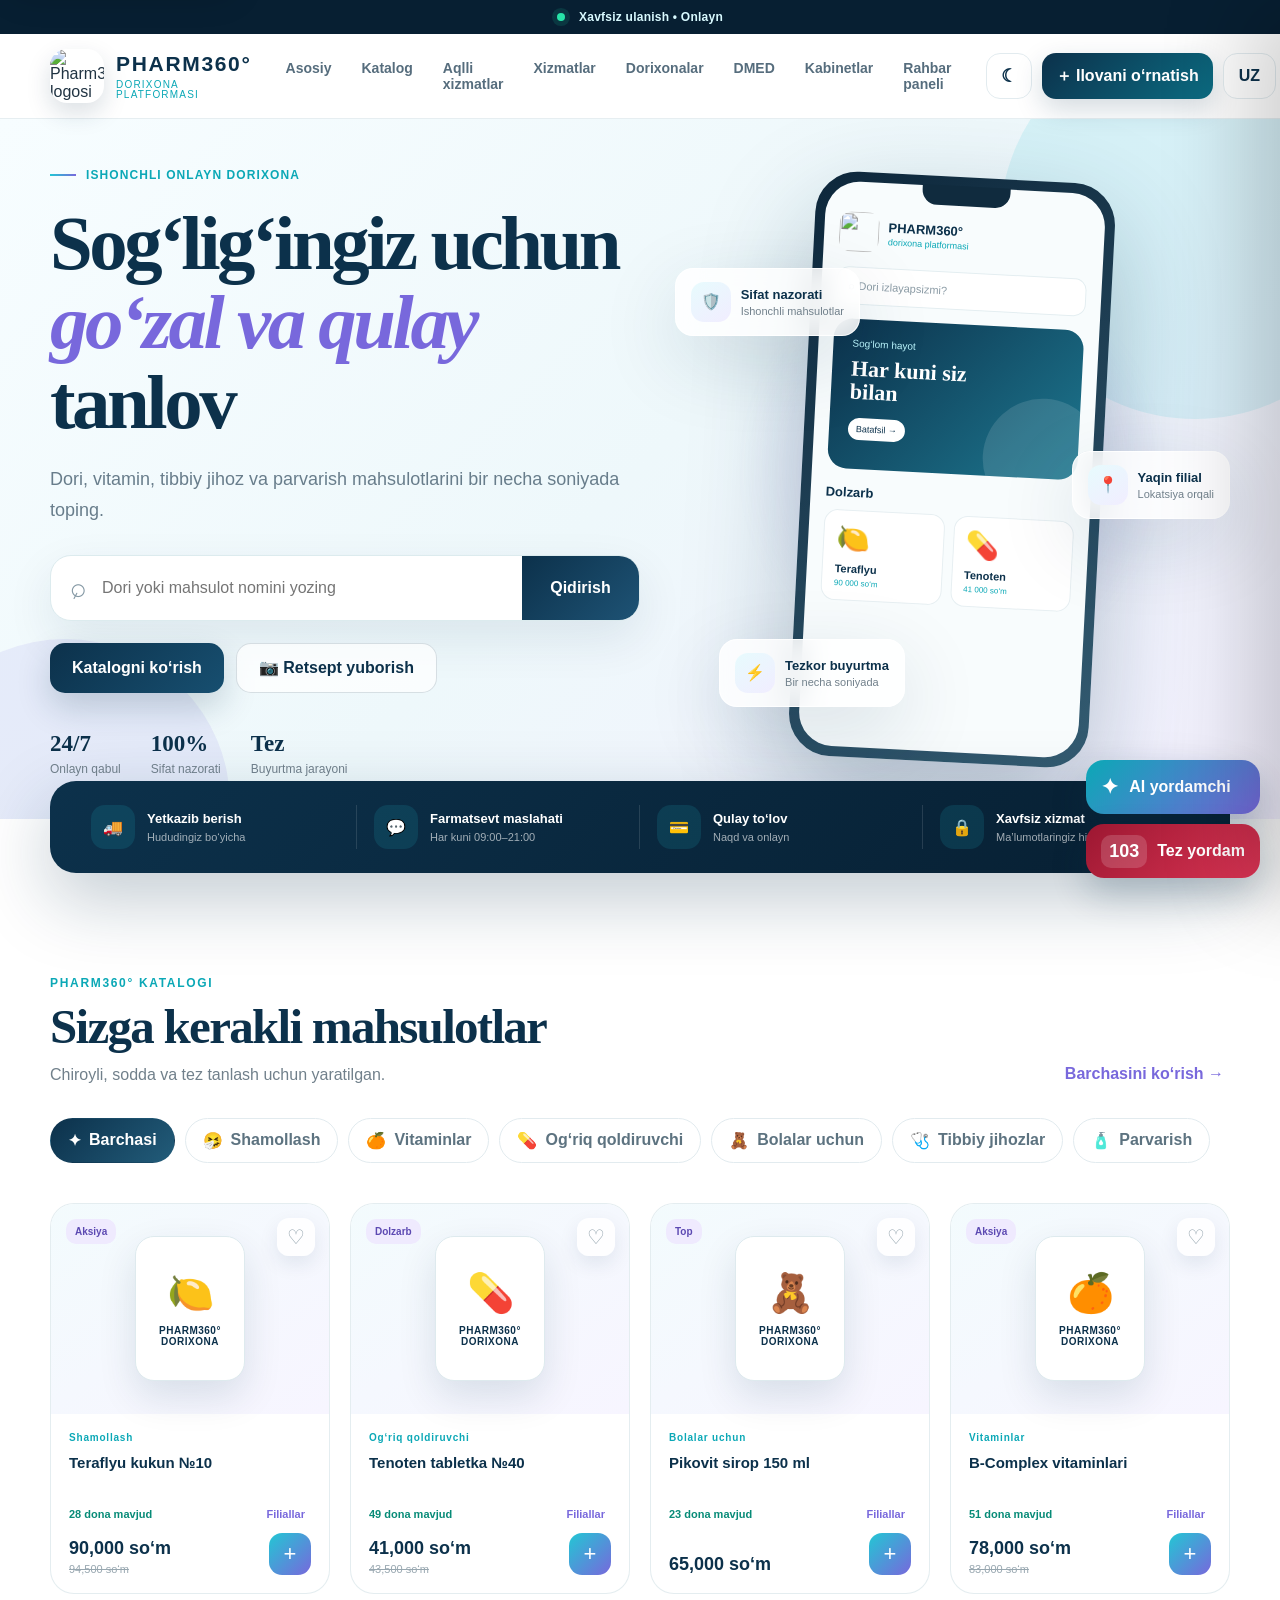
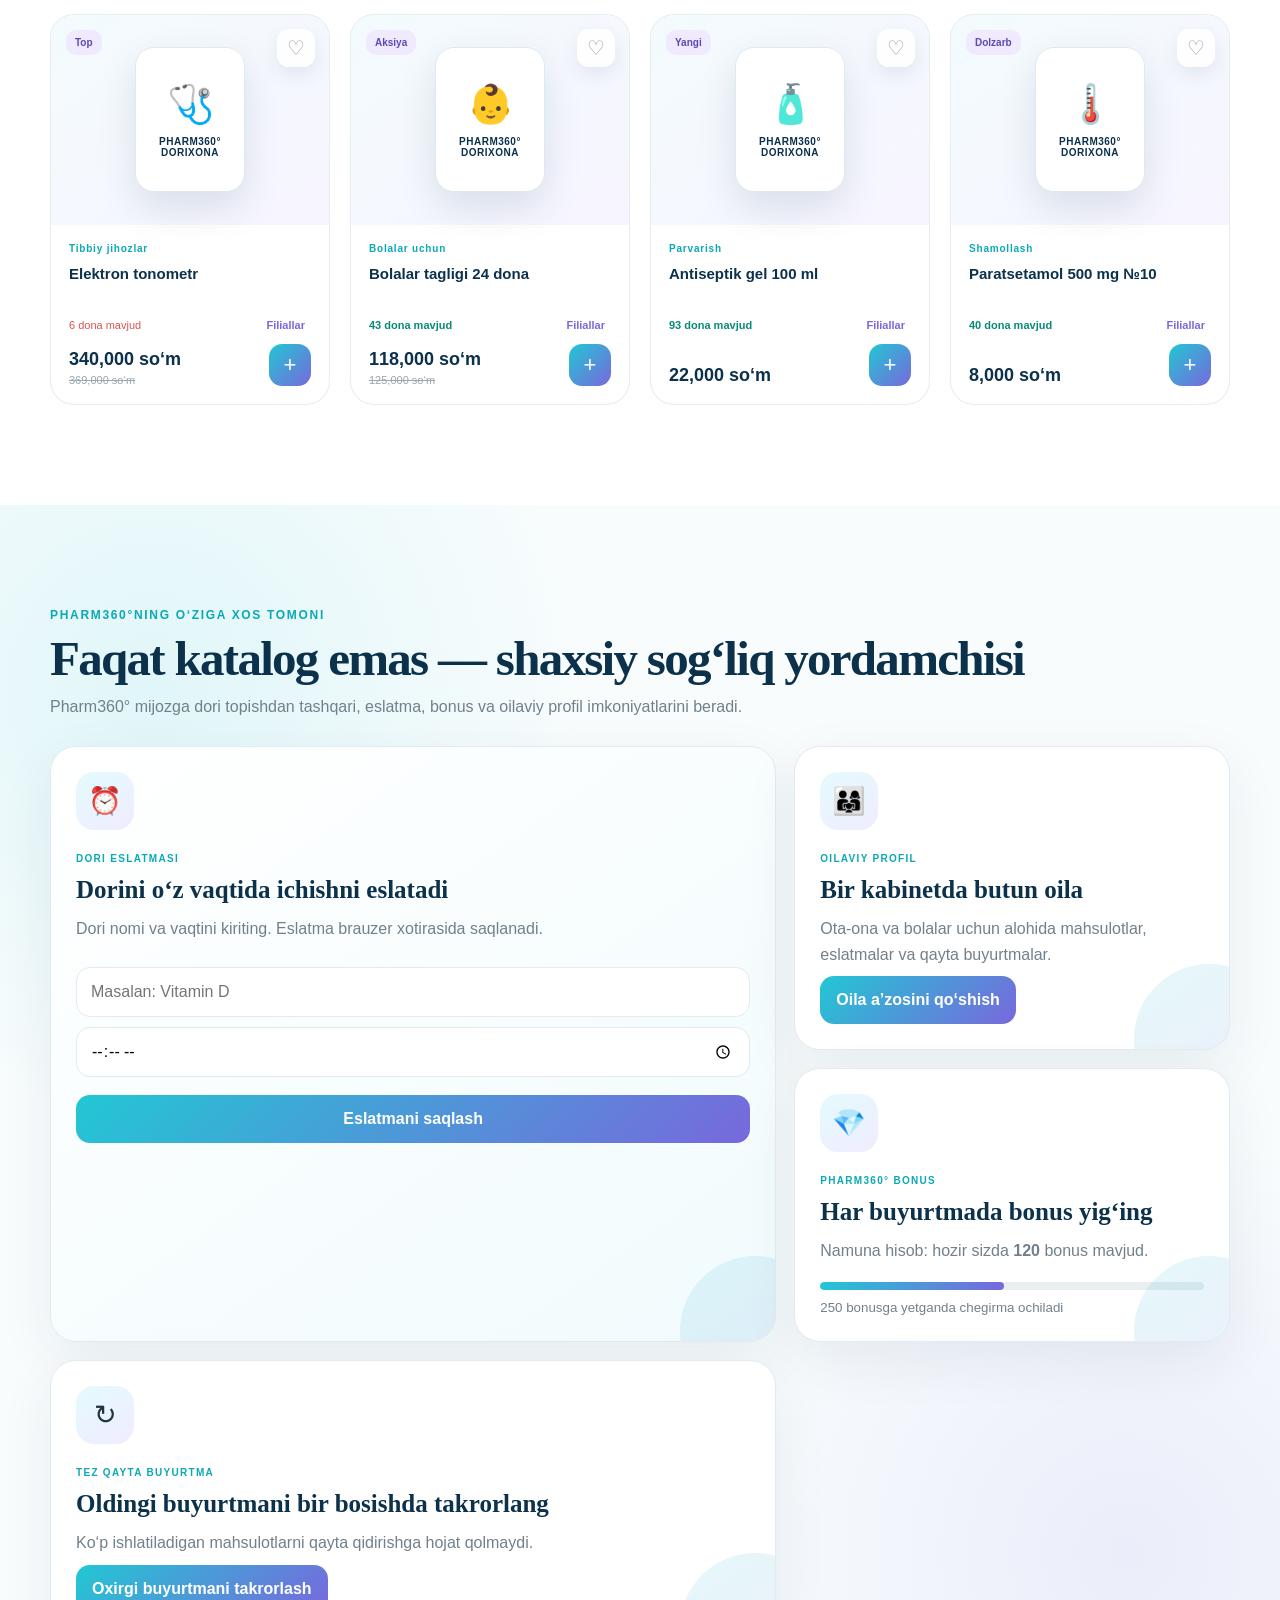
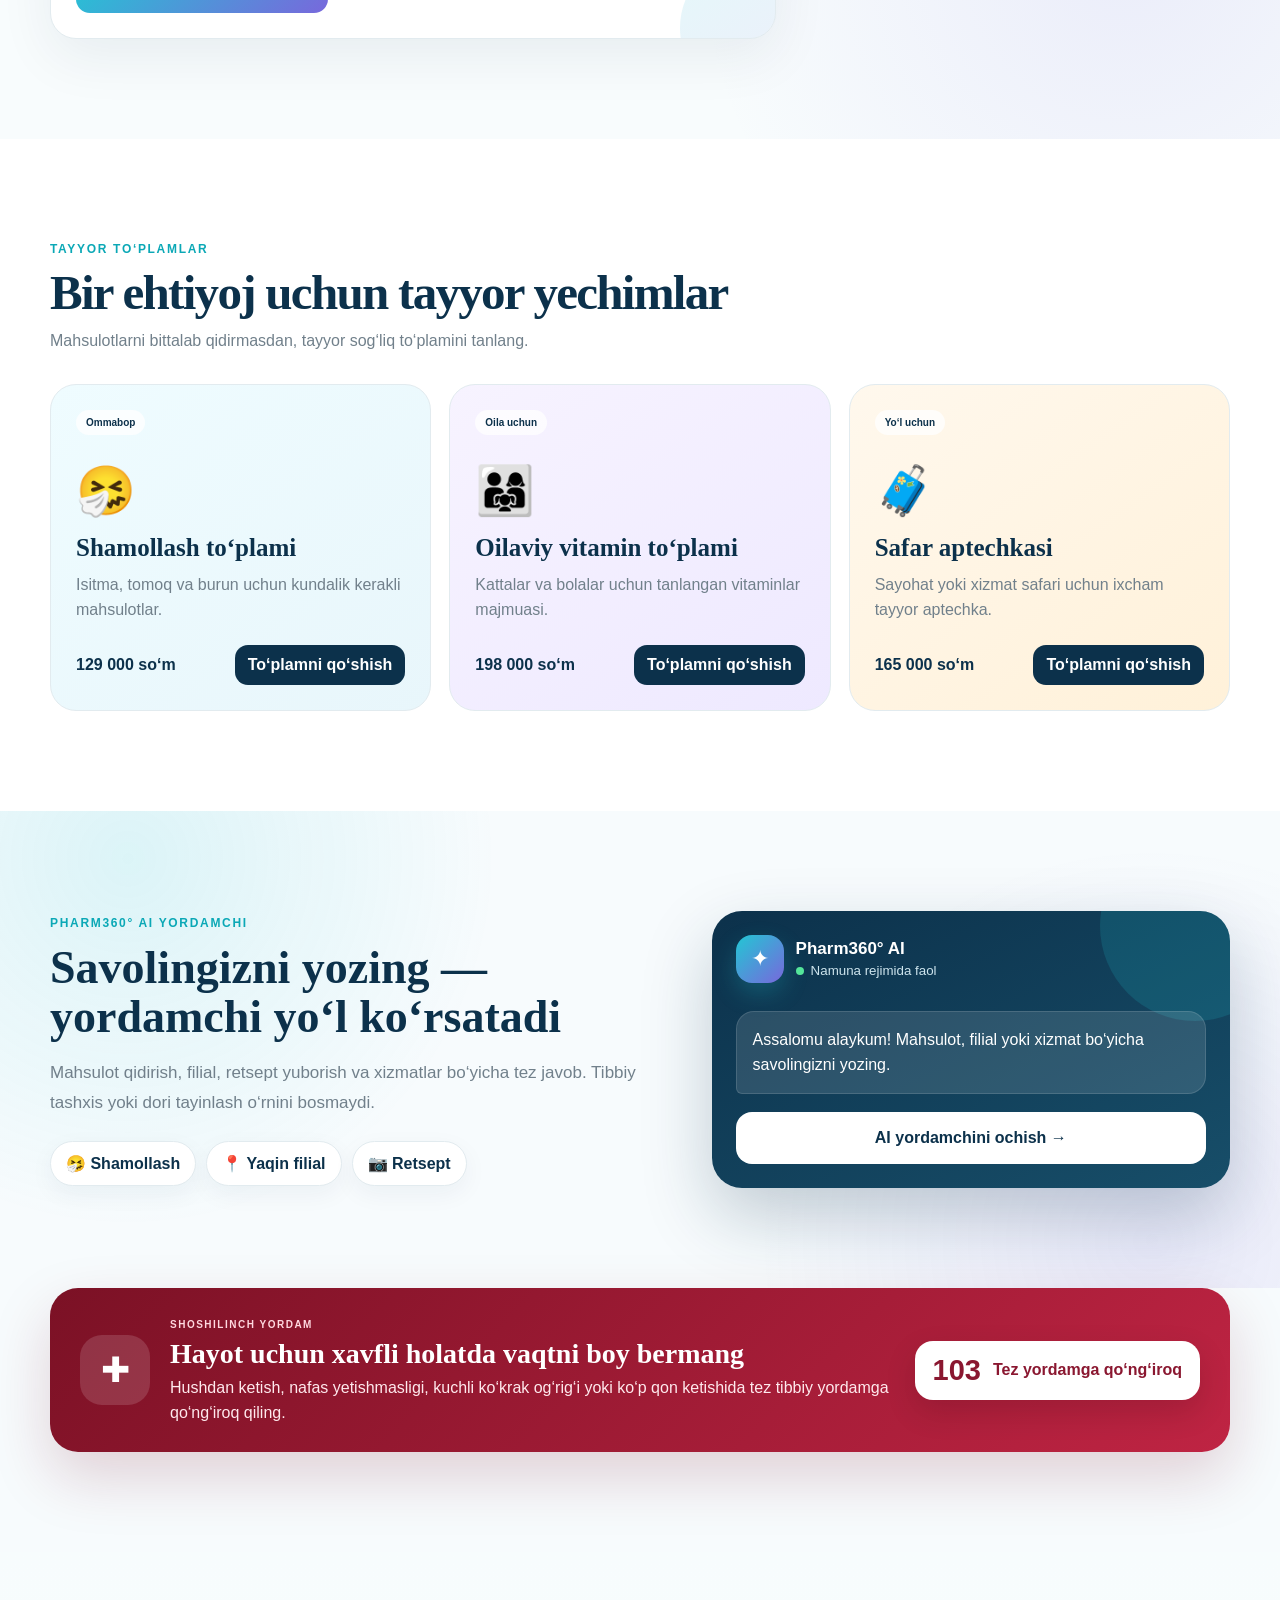
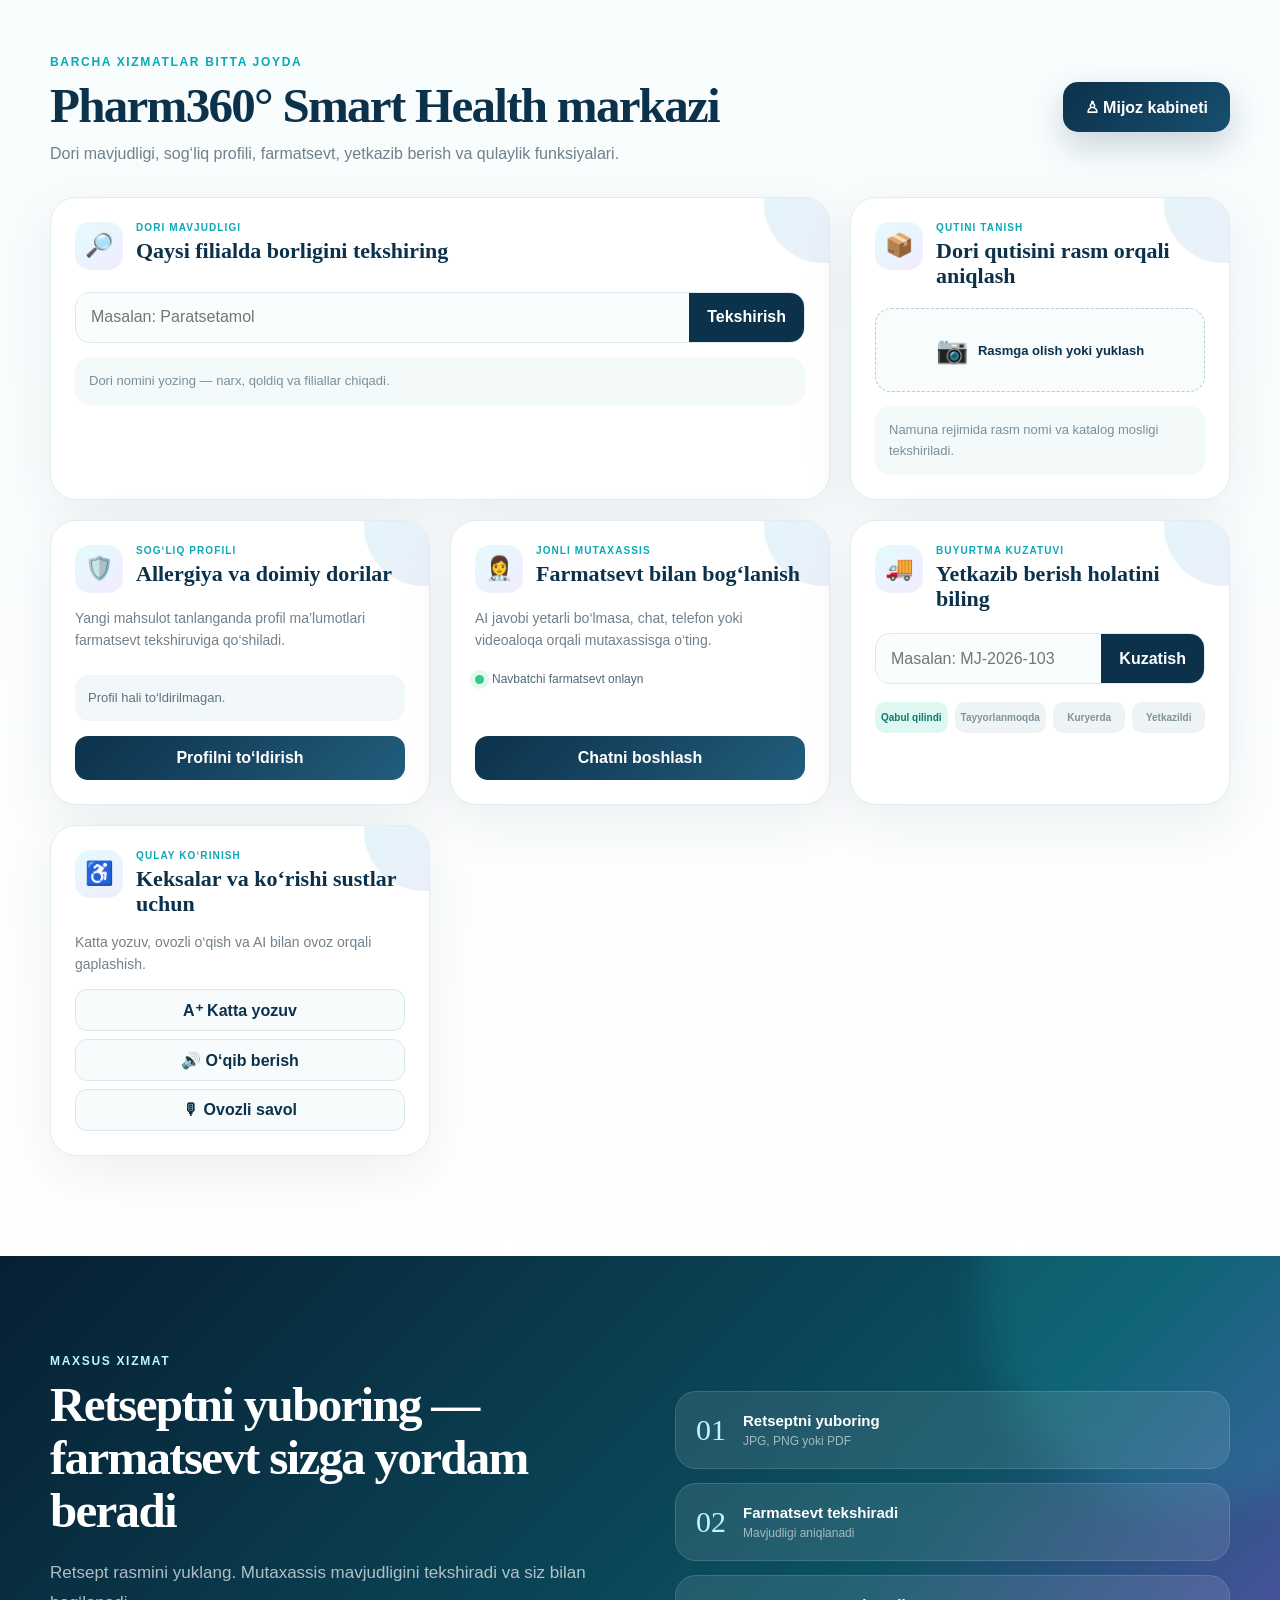
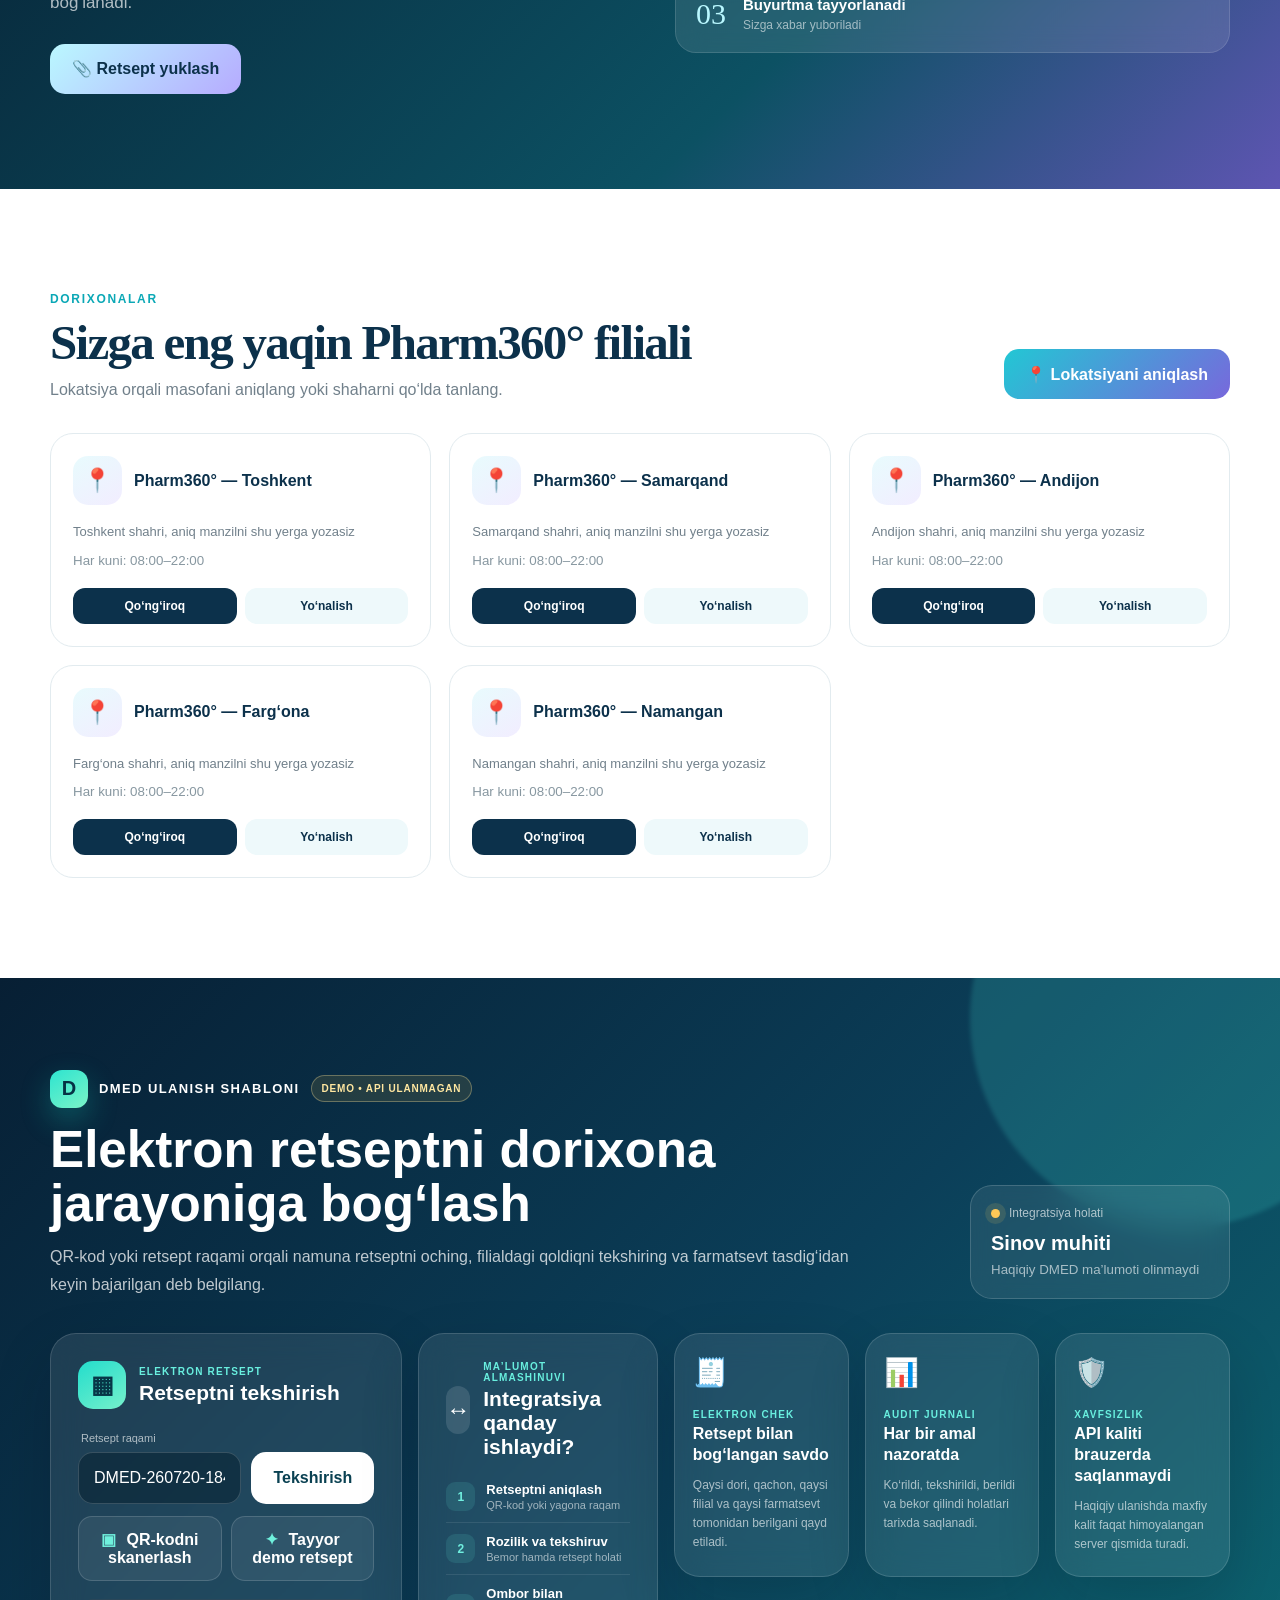
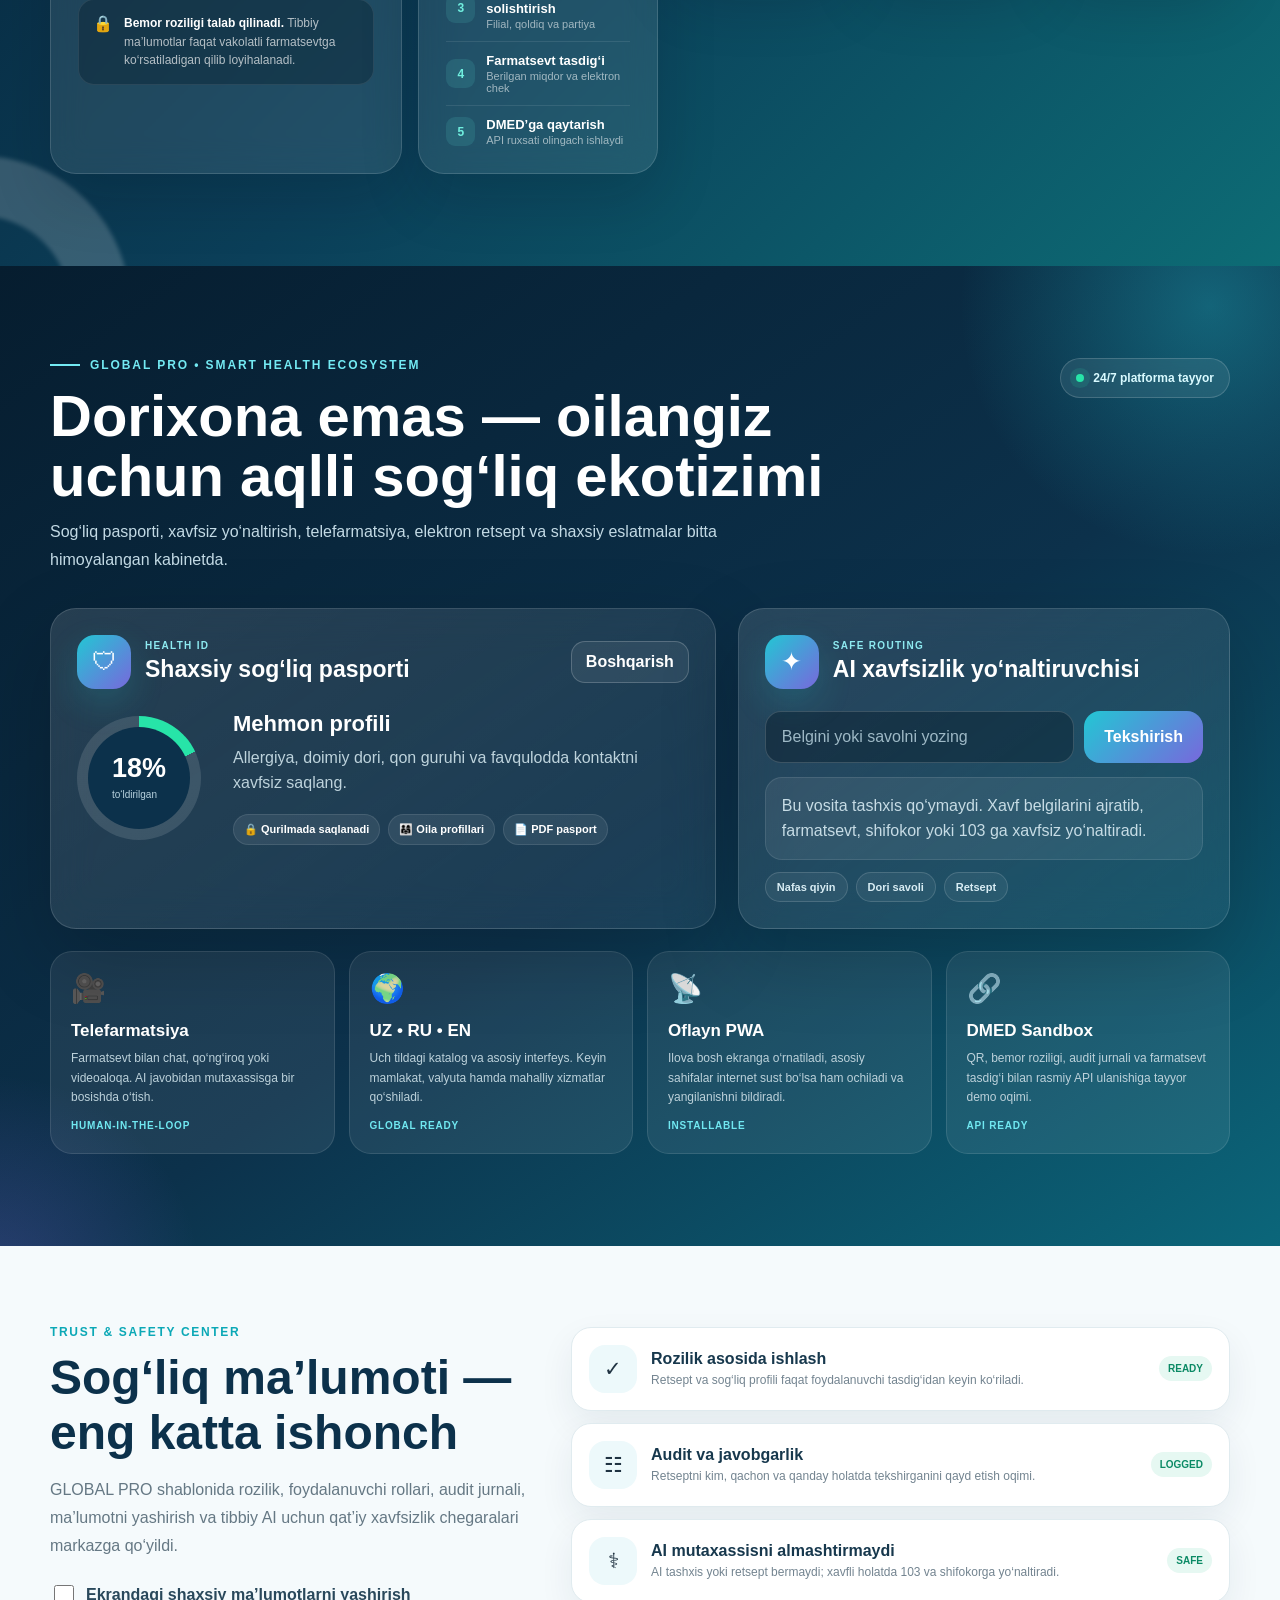
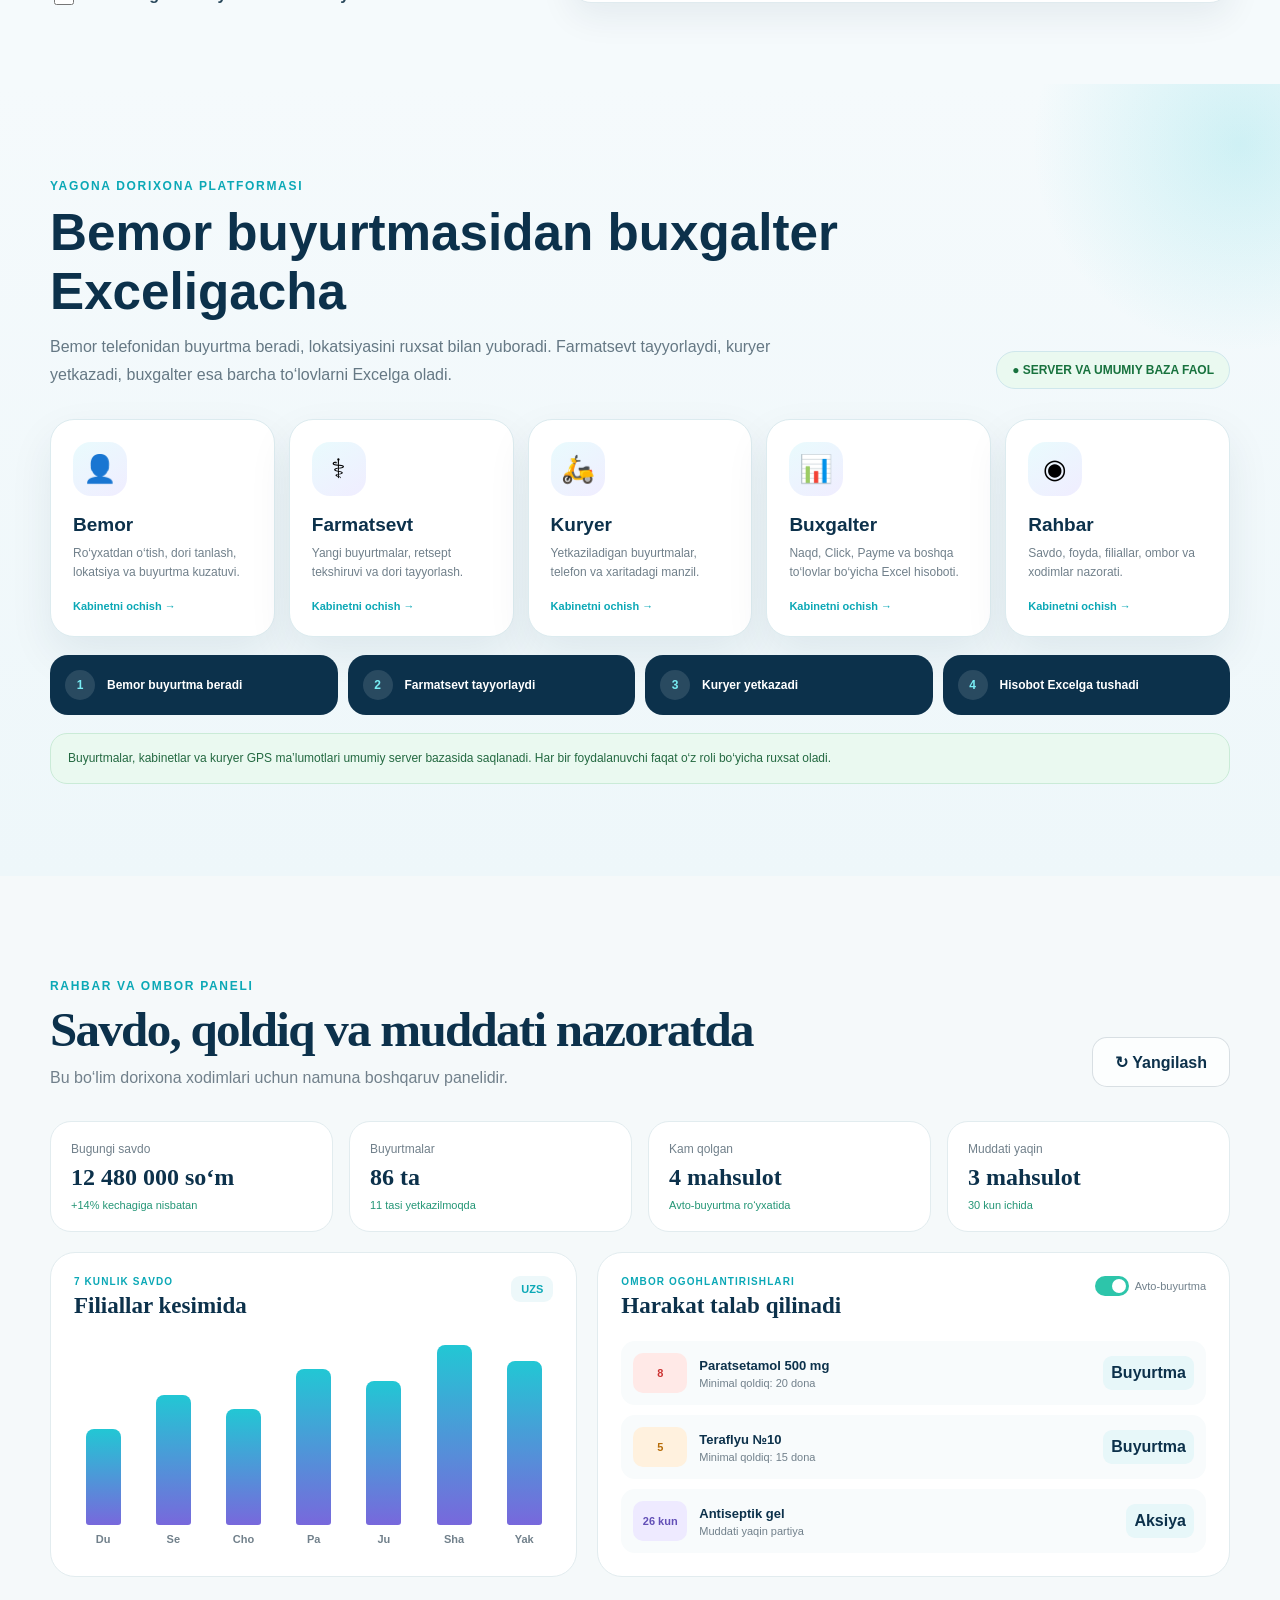
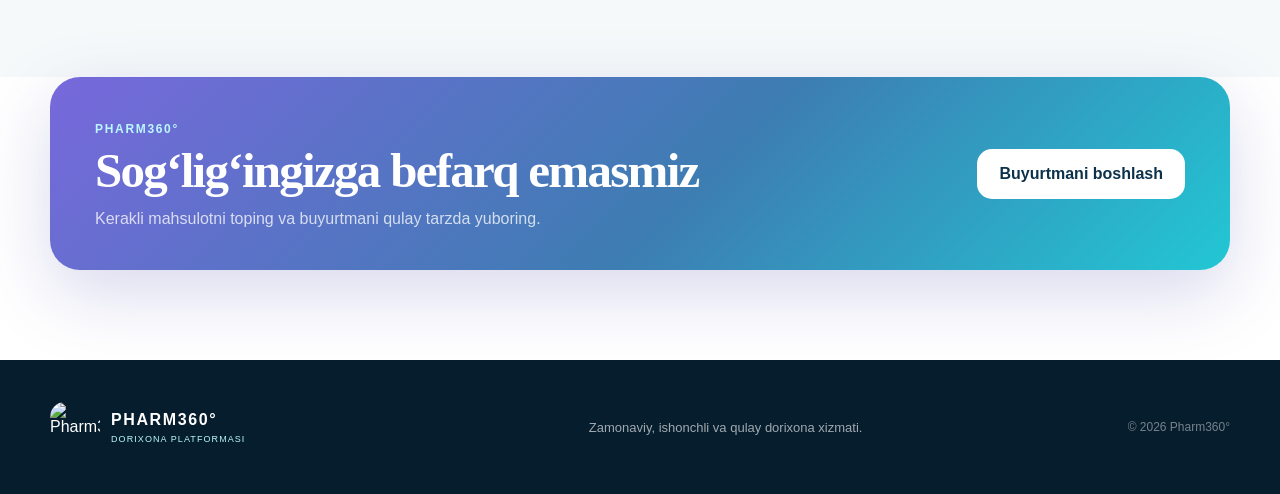
==== templates/index.html @ 140c222b "Pharm360° PWA nomi va ikonkalari v14 yangilandi" ====
<!DOCTYPE html>
<html lang="uz">
<head>
  <meta charset="UTF-8">
  <meta name="viewport" content="width=device-width, initial-scale=1.0">
  <meta name="theme-color" content="#071f32">
  <meta name="application-name" content="Pharm360°">
  <meta name="msapplication-TileColor" content="#071f32">
  <meta name="msapplication-TileImage" content="assets/pharm360-icon-v14-192.png?v=14">
  <meta name="color-scheme" content="light dark">
  <meta name="description" content="Pharm360° PLATFORM PRO — bemor buyurtmasi, 3 til, Excel va kuryerni jonli xaritada kuzatish demo platformasi">
  <link rel="manifest" href="manifest.webmanifest?v=14">
  <link rel="shortcut icon" href="assets/favicon-v14.ico?v=14">
  <link rel="apple-touch-icon" href="assets/pharm360-icon-v14-192.png?v=14">
  <link rel="icon" type="image/png" sizes="192x192" href="assets/pharm360-icon-v14-192.png?v=14">
  <link rel="icon" type="image/png" sizes="512x512" href="assets/pharm360-icon-v14-512.png?v=14">
  <meta name="mobile-web-app-capable" content="yes">
  <meta name="apple-mobile-web-app-capable" content="yes">
  <meta name="apple-mobile-web-app-status-bar-style" content="default">
  <meta name="apple-mobile-web-app-title" content="Pharm360°">
  <title>Pharm360° — PLATFORM PRO + LIVE KURYER + INTRO MUSIQA</title>
  <style>
:root{
  --cyan:#22c7d4;
  --cyan-dark:#0ba8b6;
  --navy:#0c314b;
  --navy-2:#071f32;
  --purple:#7868dc;
  --pink:#f0a7c5;
  --soft:#f4fafc;
  --white:#ffffff;
  --ink:#203342;
  --muted:#71808b;
  --line:#e2ebef;
  --danger:#d83d54;
  --shadow:0 24px 80px rgba(12,49,75,.14);
}
*{box-sizing:border-box}
html{scroll-behavior:smooth}
body{
  margin:0;
  background:#fff;
  color:var(--ink);
  font-family:Arial,Helvetica,sans-serif;
  padding-bottom:0;
}
button,input,select{font:inherit}
button,a{cursor:pointer}
a{text-decoration:none;color:inherit}
img{display:block;max-width:100%}
.container{width:min(1180px,calc(100% - 34px));margin:auto}
.hidden{display:none!important}

/* Splash */
.splash{
  position:fixed;
  inset:0;
  z-index:9999;
  display:grid;
  place-items:center;
  overflow:hidden;
  background:
    radial-gradient(circle at 50% 38%,rgba(255,255,255,.16),transparent 25%),
    linear-gradient(145deg,#0a2e47,#0c6d83 55%,#20c7d3);
  transition:opacity .7s ease,visibility .7s ease;
}
.splash-hide{opacity:0;visibility:hidden;pointer-events:none}
.splash-center{position:relative;z-index:3;text-align:center;color:#fff}
.splash-logo-frame{
  width:170px;
  height:170px;
  margin:auto;
  padding:7px;
  border-radius:42px;
  background:linear-gradient(145deg,#fff,rgba(255,255,255,.45));
  box-shadow:0 30px 100px rgba(4,28,45,.36);
  animation:splashLogo 1s cubic-bezier(.18,.89,.32,1.28) both;
}
.splash-logo-frame img{width:100%;height:100%;object-fit:cover;border-radius:36px}
.splash h1{font-size:43px;letter-spacing:.18em;margin:25px 0 0;padding-left:.18em}
.splash p{margin:7px 0 0;letter-spacing:.16em;color:#d8fbff}
.splash small{display:block;margin-top:13px;color:rgba(255,255,255,.75)}
.splash-progress{width:220px;height:4px;border-radius:99px;overflow:hidden;background:rgba(255,255,255,.2);margin:24px auto 0}
.splash-progress span{display:block;width:100%;height:100%;background:#fff;transform:translateX(-100%);animation:loadProgress 2.3s .55s forwards}
.splash-orbit{position:absolute;border-radius:50%;border:1px solid rgba(255,255,255,.18);animation:orbit 3s ease-in-out infinite}
.orbit-a{width:470px;height:470px}
.orbit-b{width:760px;height:760px;animation-delay:.8s}
.splash-light{position:absolute;width:320px;height:320px;border-radius:50%;background:rgba(120,104,220,.24);filter:blur(55px);right:8%;top:10%}
#skipSplash{position:absolute;right:22px;bottom:20px;border:1px solid rgba(255,255,255,.28);background:rgba(255,255,255,.10);color:#fff;padding:10px 14px;border-radius:13px}
#introSoundToggle{position:absolute;left:22px;bottom:20px;border:1px solid rgba(255,255,255,.28);background:rgba(255,255,255,.12);backdrop-filter:blur(10px);color:#fff;padding:10px 14px;border-radius:13px;display:flex;align-items:center;gap:7px;font-weight:700;box-shadow:0 10px 30px rgba(0,0,0,.10)}
#introSoundToggle:hover,#skipSplash:hover{background:rgba(255,255,255,.20)}
#introSoundToggle.sound-off{opacity:.72}
#introSoundHint{min-height:17px}
@media(max-width:520px){#introSoundToggle{left:12px;bottom:12px;padding:9px 11px;font-size:12px}#skipSplash{right:12px;bottom:12px;padding:9px 11px;font-size:12px}}

/* Header */
.header{
  position:sticky;
  top:0;
  z-index:50;
  background:rgba(255,255,255,.88);
  backdrop-filter:blur(18px);
  border-bottom:1px solid rgba(226,235,239,.85);
}
.header-inner{height:84px;display:flex;align-items:center;gap:34px}
.brand{display:flex;align-items:center;gap:12px;margin-right:auto}
.brand img{width:54px;height:54px;object-fit:cover;border-radius:17px;box-shadow:0 10px 24px rgba(12,49,75,.15)}
.brand span{display:flex;flex-direction:column;line-height:1}
.brand strong{font-size:21px;letter-spacing:.08em;color:var(--navy)}
.brand small{font-size:10px;letter-spacing:.12em;color:var(--cyan-dark);margin-top:6px}
.desktop-nav{display:flex;gap:30px}
.desktop-nav a{font-size:14px;font-weight:700;color:#566d7d;position:relative}
.desktop-nav a:after{content:"";position:absolute;left:0;right:100%;bottom:-10px;height:2px;background:linear-gradient(90deg,var(--cyan),var(--purple));transition:.25s}
.desktop-nav a:hover:after{right:0}
.header-actions{display:flex;gap:10px}
.lang-button,.cart-button{
  height:46px;
  border:1px solid var(--line);
  background:#fff;
  color:var(--navy);
  border-radius:14px;
  padding:0 15px;
  font-weight:800;
}
.cart-button{position:relative;font-size:18px}
.cart-button b{position:absolute;right:-7px;top:-7px;min-width:21px;height:21px;border-radius:99px;background:var(--purple);color:#fff;display:grid;place-items:center;font-size:11px}

/* Hero */
.hero{position:relative;overflow:hidden;background:linear-gradient(135deg,#f7fdff 0%,#eef8fb 50%,#f4f1ff 100%)}
.hero-grid{min-height:700px;display:grid;grid-template-columns:1.03fr .97fr;align-items:center;gap:35px;position:relative;z-index:3}
.mini-label{display:inline-flex;align-items:center;gap:10px;color:var(--cyan-dark);font-size:12px;font-weight:800;letter-spacing:.09em;text-transform:uppercase}
.mini-label span{width:26px;height:2px;background:linear-gradient(90deg,var(--cyan),var(--purple))}
.hero h1{font-family:Georgia,serif;font-size:clamp(48px,6vw,80px);line-height:1.03;letter-spacing:-.045em;color:var(--navy);margin:22px 0}
.hero h1 em{font-style:italic;color:var(--purple)}
.hero-copy>p{max-width:650px;font-size:18px;line-height:1.75;color:#687d8b;margin:0 0 28px}
.search-box{
  width:min(690px,100%);
  height:66px;
  display:flex;
  align-items:center;
  overflow:hidden;
  background:#fff;
  border:1px solid #dcebee;
  border-radius:21px;
  box-shadow:0 18px 48px rgba(12,49,75,.09);
}
.search-icon{font-size:28px;color:#8498a4;margin-left:18px;transform:rotate(-17deg)}
.search-box input{flex:1;min-width:0;border:0;outline:0;padding:0 16px;color:var(--ink)}
.search-box button{height:100%;border:0;padding:0 28px;background:linear-gradient(135deg,var(--navy),#1e5375);color:#fff;font-weight:800}
.hero-buttons{display:flex;gap:12px;margin-top:22px;flex-wrap:wrap}
.primary-button,.soft-button,.accent-button,.white-button,.location-button{
  min-height:50px;
  border-radius:15px;
  padding:0 22px;
  border:0;
  display:inline-flex;
  align-items:center;
  justify-content:center;
  font-weight:800;
}
.primary-button{background:linear-gradient(135deg,var(--navy),#174f70);color:#fff;box-shadow:0 14px 34px rgba(12,49,75,.2)}
.soft-button{background:rgba(255,255,255,.72);color:var(--navy);border:1px solid rgba(12,49,75,.15)}
.full-button{width:100%;margin-top:12px}
.trust-grid{display:flex;gap:30px;margin-top:38px}
.trust-grid div{display:flex;flex-direction:column}
.trust-grid strong{font-family:Georgia,serif;font-size:23px;color:var(--navy)}
.trust-grid span{font-size:12px;color:var(--muted);margin-top:5px}

.hero-visual{height:610px;position:relative;display:grid;place-items:center}
.visual-glow{position:absolute;width:430px;height:430px;border-radius:50%;background:radial-gradient(circle,rgba(34,199,212,.32),rgba(120,104,220,.12),transparent 70%);filter:blur(5px)}
.phone-mockup{
  width:300px;
  height:585px;
  padding:10px;
  border-radius:42px;
  background:linear-gradient(145deg,#0d273b,#345c72);
  box-shadow:0 42px 110px rgba(12,49,75,.28);
  position:relative;
  z-index:3;
  transform:rotate(3deg);
  animation:phoneFloat 4s ease-in-out infinite;
}
.phone-top{width:88px;height:20px;border-radius:0 0 15px 15px;background:#102b3e;position:absolute;left:50%;top:9px;transform:translateX(-50%);z-index:4}
.phone-screen{height:100%;border-radius:34px;background:#f8fcfd;padding:30px 15px 18px;overflow:hidden}
.phone-brand{display:flex;align-items:center;gap:9px}
.phone-brand img{width:40px;height:40px;border-radius:12px}
.phone-brand div{display:flex;flex-direction:column}
.phone-brand b{font-size:13px;color:var(--navy)}
.phone-brand small{font-size:9px;color:var(--cyan-dark);margin-top:2px}
.phone-search{height:38px;border-radius:12px;background:#fff;border:1px solid #e4eef1;color:#8b9ba5;font-size:11px;display:flex;align-items:center;padding:0 11px;margin-top:15px}
.phone-banner{height:150px;border-radius:19px;padding:19px;margin-top:14px;background:linear-gradient(135deg,var(--navy),#1d7890);color:#fff;display:flex;flex-direction:column;position:relative;overflow:hidden}
.phone-banner:after{content:"";position:absolute;width:120px;height:120px;border-radius:50%;background:rgba(255,255,255,.12);right:-25px;bottom:-40px}
.phone-banner span{font-size:10px;color:#bdf8ff}
.phone-banner b{font-family:Georgia,serif;font-size:22px;max-width:150px;margin-top:8px;line-height:1.05}
.banner-pill{display:inline-flex;align-self:flex-start;font-size:9px;background:#fff;color:var(--navy);border-radius:99px;padding:6px 8px;margin-top:15px}
.phone-title{font-size:13px;font-weight:800;color:var(--navy);margin:16px 0 10px}
.phone-products{display:grid;grid-template-columns:1fr 1fr;gap:9px}
.phone-products div{background:#fff;border:1px solid #e7eff2;border-radius:14px;padding:12px;display:flex;flex-direction:column}
.phone-products span{font-size:27px}
.phone-products b{font-size:11px;color:var(--navy);margin-top:8px}
.phone-products small{font-size:8px;color:var(--cyan-dark);margin-top:4px}
.float-card{
  position:absolute;
  z-index:5;
  display:flex;
  align-items:center;
  gap:10px;
  padding:13px 15px;
  border-radius:18px;
  background:rgba(255,255,255,.83);
  backdrop-filter:blur(14px);
  border:1px solid rgba(255,255,255,.85);
  box-shadow:var(--shadow);
}
.float-card>span{width:40px;height:40px;border-radius:13px;background:linear-gradient(145deg,#e7fbfd,#f1edff);display:grid;place-items:center}
.float-card div{display:flex;flex-direction:column}
.float-card b{font-size:13px;color:var(--navy)}
.float-card small{font-size:11px;color:var(--muted);margin-top:3px}
.card-one{left:0;top:17%;animation:chipFloat 3.8s ease-in-out infinite}
.card-two{right:0;top:47%;animation:chipFloat 4.2s ease-in-out .6s infinite}
.card-three{left:8%;bottom:11%;animation:chipFloat 3.7s ease-in-out 1s infinite}
.hero-shape{position:absolute;border-radius:50%}
.shape-one{width:390px;height:390px;background:rgba(34,199,212,.12);right:-110px;top:-90px}
.shape-two{width:330px;height:330px;background:rgba(120,104,220,.10);left:-100px;bottom:-150px}

/* Benefits */
.benefit-strip{margin-top:-38px;position:relative;z-index:10}
.benefit-grid{
  background:linear-gradient(135deg,var(--navy),var(--navy-2));
  color:#fff;
  border-radius:26px;
  padding:24px;
  display:grid;
  grid-template-columns:repeat(4,1fr);
  box-shadow:0 26px 72px rgba(12,49,75,.25);
}
.benefit-grid article{display:flex;align-items:center;gap:12px;padding:0 17px;border-right:1px solid rgba(255,255,255,.12)}
.benefit-grid article:last-child{border-right:0}
.benefit-grid article>span{width:44px;height:44px;border-radius:14px;background:rgba(34,199,212,.13);display:grid;place-items:center}
.benefit-grid div{display:flex;flex-direction:column}
.benefit-grid b{font-size:13px}
.benefit-grid small{font-size:11px;color:rgba(255,255,255,.62);margin-top:5px}

/* Sections */
.catalog,.branches{padding:100px 0}
.section-heading{display:flex;align-items:flex-end;justify-content:space-between;gap:24px;margin-bottom:34px}
.section-label{font-size:12px;font-weight:800;letter-spacing:.14em;color:var(--cyan-dark)}
.section-label.light{color:#baf8ff}
.section-heading h2,.services h2,.modal-card h2,.cta h2{font-family:Georgia,serif;font-size:clamp(33px,4vw,49px);line-height:1.08;color:var(--navy);margin:10px 0 0;letter-spacing:-.035em}
.section-heading p{margin:12px 0 0;color:var(--muted)}
.text-button{border:0;background:transparent;color:var(--purple);font-weight:800}
.category-list{display:flex;gap:10px;overflow-x:auto;padding-bottom:10px;margin-bottom:30px;scrollbar-width:none}
.category-list::-webkit-scrollbar{display:none}
.category-pill{flex:none;display:flex;align-items:center;gap:8px;border:1px solid var(--line);background:#fff;border-radius:99px;padding:12px 17px;color:#5d7380;font-weight:700}
.category-pill.active{background:linear-gradient(135deg,var(--navy),#225c7a);color:#fff;border-color:transparent}
.product-grid{display:grid;grid-template-columns:repeat(4,1fr);gap:20px}
.product-card{background:#fff;border:1px solid rgba(226,235,239,.9);border-radius:24px;overflow:hidden;display:flex;flex-direction:column;transition:.25s}
.product-card:hover{transform:translateY(-7px);box-shadow:var(--shadow)}
.product-image{height:210px;display:grid;place-items:center;position:relative;background:linear-gradient(145deg,#f3fbfd,#f7f5ff)}
.product-pack{width:110px;height:145px;border-radius:19px;background:#fff;border:1px solid #deeaee;box-shadow:0 16px 38px rgba(12,49,75,.12);display:flex;flex-direction:column;align-items:center;justify-content:center;text-align:center;padding:12px}
.product-pack span{font-size:38px}
.product-pack small{font-size:10px;font-weight:800;color:var(--navy);margin-top:10px;letter-spacing:.05em}
.product-badge{position:absolute;left:15px;top:15px;background:#efeafe;color:#5c49b2;border-radius:10px;padding:7px 9px;font-size:10px;font-weight:800}
.product-info{padding:18px;display:flex;flex-direction:column;flex:1}
.product-info>small{font-size:10px;font-weight:800;letter-spacing:.08em;color:var(--cyan-dark)}
.product-info h3{font-size:15px;line-height:1.45;color:var(--navy);margin:9px 0 17px;min-height:44px}
.price-row{display:flex;align-items:flex-end;justify-content:space-between;gap:10px;margin-top:auto}
.price-row strong{font-size:18px;color:var(--navy)}
.price-row del{display:block;font-size:11px;color:#98a7b0;margin-top:4px}
.add-button{width:42px;height:42px;border:0;border-radius:13px;background:linear-gradient(135deg,var(--cyan),var(--purple));color:#fff;font-size:22px}
.empty-state{text-align:center;padding:70px 20px}
.empty-state>span{font-size:48px;color:var(--purple)}
.empty-state h3{color:var(--navy);margin:10px 0}
.empty-state p{color:var(--muted)}

/* Services */
.services{position:relative;overflow:hidden;padding:95px 0;background:linear-gradient(135deg,var(--navy-2),#0c5163 65%,#5e55b2);color:#fff}
.services-light{position:absolute;width:430px;height:430px;border-radius:50%;background:rgba(34,199,212,.16);filter:blur(20px);right:-130px;top:-180px}
.services-grid{display:grid;grid-template-columns:1fr 1fr;gap:70px;align-items:center;position:relative;z-index:2}
.services h2{color:#fff}
.services-copy p{font-size:17px;line-height:1.75;color:rgba(255,255,255,.68);max-width:630px;margin:20px 0 26px}
.accent-button{background:linear-gradient(135deg,#baf8ff,#b6abff);color:var(--navy)}
.steps{display:grid;gap:14px}
.steps article{display:flex;align-items:center;gap:17px;padding:20px;border-radius:21px;background:rgba(255,255,255,.10);border:1px solid rgba(255,255,255,.13);backdrop-filter:blur(12px)}
.steps article>span{font-family:Georgia,serif;font-size:30px;color:#baf8ff}
.steps div{display:flex;flex-direction:column}
.steps b{font-size:15px}
.steps small{font-size:12px;color:rgba(255,255,255,.58);margin-top:5px}

/* Branches */
.location-button{background:linear-gradient(135deg,var(--cyan),var(--purple));color:#fff}
.nearest-result{margin-bottom:20px;padding:18px 20px;border-radius:18px;background:linear-gradient(135deg,#e9fbfd,#f0edff);border:1px solid #d7e9ee;color:var(--navy)}
.branch-grid{display:grid;grid-template-columns:repeat(3,1fr);gap:18px}
.branch-card{background:#fff;border:1px solid var(--line);border-radius:23px;padding:22px;display:flex;flex-direction:column;transition:.2s}
.branch-card.nearest{border-color:var(--purple);box-shadow:0 18px 55px rgba(120,104,220,.16)}
.branch-head{display:flex;align-items:center;gap:12px}
.branch-icon{width:49px;height:49px;border-radius:15px;background:linear-gradient(145deg,#e8fbfd,#f2edff);display:grid;place-items:center;font-size:23px}
.branch-card h3{font-size:16px;color:var(--navy);margin:0}
.branch-card p{font-size:13px;line-height:1.55;color:var(--muted);margin:17px 0 10px}
.branch-card>small{color:#8797a0}
.distance{align-self:flex-start;margin-top:12px;padding:7px 9px;border-radius:10px;background:#efeafe;color:#5c49b2;font-size:11px;font-weight:800}
.branch-actions{display:grid;grid-template-columns:1fr 1fr;gap:8px;margin-top:20px}
.branch-actions a{text-align:center;padding:11px;border-radius:12px;font-size:12px;font-weight:800}
.call-link{background:var(--navy);color:#fff}
.map-link{background:#eef9fb;color:var(--navy)}

/* CTA */
.cta{padding:0 0 90px}
.cta-card{border-radius:30px;padding:42px 45px;background:linear-gradient(135deg,var(--purple),#3d7db2 55%,var(--cyan));color:#fff;display:flex;align-items:center;justify-content:space-between;gap:24px;box-shadow:0 24px 70px rgba(82,82,177,.22)}
.cta h2{color:#fff;margin-top:8px}
.cta p{color:rgba(255,255,255,.76);margin:12px 0 0}
.white-button{background:#fff;color:var(--navy);white-space:nowrap}

/* Footer */
footer{background:#061d2d;color:#fff;padding:42px 0}
.footer-grid{display:grid;grid-template-columns:1fr 1fr auto;align-items:center;gap:30px}
.footer-brand{display:flex;align-items:center;gap:11px}
.footer-brand img{width:50px;height:50px;border-radius:15px}
.footer-brand div{display:flex;flex-direction:column}
.footer-brand strong{letter-spacing:.1em}
.footer-brand small{font-size:9px;letter-spacing:.12em;color:#baf8ff;margin-top:5px}
footer p{font-size:13px;color:rgba(255,255,255,.62)}
.footer-grid>span{font-size:12px;color:rgba(255,255,255,.45)}

/* Drawer */
.overlay{position:fixed;inset:0;z-index:80;background:rgba(6,29,45,.55);opacity:0;pointer-events:none;transition:.25s}
.overlay.open{opacity:1;pointer-events:auto}
.cart-drawer{position:fixed;right:0;top:0;bottom:0;z-index:90;width:min(440px,100%);background:#fff;transform:translateX(100%);transition:.3s;display:flex;flex-direction:column;box-shadow:-35px 0 80px rgba(0,0,0,.18)}
.cart-drawer.open{transform:translateX(0)}
.drawer-header{padding:26px;border-bottom:1px solid var(--line);display:flex;justify-content:space-between;align-items:flex-start}
.drawer-header small{color:var(--cyan-dark);font-weight:800;letter-spacing:.13em}
.drawer-header h2{font-family:Georgia,serif;color:var(--navy);margin:7px 0 0}
.drawer-header button,.modal-close{width:39px;height:39px;border:1px solid var(--line);background:#fff;border-radius:13px;font-size:24px;color:var(--navy)}
.cart-items{padding:18px;overflow:auto;flex:1}
.empty-cart{text-align:center;color:var(--muted);padding:50px 12px}
.empty-cart span{font-size:45px}
.cart-item{display:grid;grid-template-columns:52px 1fr auto;gap:12px;align-items:center;padding:14px 0;border-bottom:1px solid var(--line)}
.cart-emoji{width:52px;height:52px;border-radius:14px;background:linear-gradient(145deg,#e7fbfd,#f0edff);display:grid;place-items:center;font-size:22px}
.cart-item h4{margin:0 0 4px;color:var(--navy);font-size:14px}
.cart-item small{color:var(--muted)}
.qty{display:flex;align-items:center;gap:7px;margin-top:8px}
.qty button{width:25px;height:25px;border:1px solid var(--line);background:#fff;border-radius:8px}
.remove-button{border:0;background:transparent;color:var(--danger);font-size:18px}
.drawer-footer{padding:20px;border-top:1px solid var(--line)}
.drawer-footer>div{display:flex;justify-content:space-between;margin-bottom:15px}
.drawer-footer strong{font-size:20px;color:var(--navy)}
.drawer-footer button{width:100%;height:52px;border:0;border-radius:15px;background:linear-gradient(135deg,var(--cyan),var(--purple));color:#fff;font-weight:800}

/* Modal */
.modal{position:fixed;inset:0;z-index:110;background:rgba(6,29,45,.58);display:grid;place-items:center;padding:18px;opacity:0;visibility:hidden;pointer-events:none;transition:.25s}
.modal.open{opacity:1;visibility:visible;pointer-events:auto}
.modal-card{width:min(510px,100%);background:#fff;border-radius:28px;padding:32px;position:relative;box-shadow:0 30px 90px rgba(0,0,0,.22)}
.modal-card h2{font-size:34px}
.modal-card>p{color:var(--muted);line-height:1.6}
.modal-close{position:absolute;right:18px;top:18px}
.modal-icon{width:67px;height:67px;border-radius:21px;background:linear-gradient(145deg,#e6fbfd,#f0edff);display:grid;place-items:center;font-size:30px;margin-bottom:20px}
.upload-box{border:2px dashed #cfdee4;border-radius:20px;padding:28px;display:flex;flex-direction:column;align-items:center;background:#f7fbfc}
.upload-box input{display:none}
.upload-box>span{font-size:34px}
.upload-box b{color:var(--navy);margin-top:8px}
.upload-box small{color:var(--muted);margin-top:5px}
#citySelect{width:100%;height:49px;border:1px solid var(--line);border-radius:14px;padding:0 13px;margin-top:14px;background:#fff}
.status{margin-top:13px;padding:12px;border-radius:12px;background:#e9fbfd;color:var(--navy);font-size:13px}
.status.error{background:#fff0f2;color:#9e2f43}

/* Mobile nav */
.mobile-nav{display:none}

/* Animations */
@keyframes splashLogo{from{opacity:0;transform:scale(.45) rotate(-12deg)}to{opacity:1;transform:scale(1) rotate(0)}}
@keyframes loadProgress{to{transform:translateX(0)}}
@keyframes orbit{0%,100%{transform:scale(.92);opacity:.45}50%{transform:scale(1.05);opacity:.12}}
@keyframes phoneFloat{0%,100%{transform:rotate(3deg) translateY(0)}50%{transform:rotate(3deg) translateY(-9px)}}
@keyframes chipFloat{0%,100%{transform:translateY(0)}50%{transform:translateY(-7px)}}

/* Responsive */
@media(max-width:980px){
  .desktop-nav{display:none}
  .hero-grid{grid-template-columns:1fr;min-height:auto;padding:84px 0 66px}
  .hero-copy{text-align:center}
  .mini-label,.hero-buttons,.trust-grid{justify-content:center}
  .hero-copy>p{margin-left:auto;margin-right:auto}
  .search-box{margin:auto}
  .hero-visual{height:560px}
  .benefit-grid{grid-template-columns:repeat(2,1fr);gap:18px}
  .benefit-grid article{border-right:0}
  .product-grid{grid-template-columns:repeat(2,1fr)}
  .services-grid{grid-template-columns:1fr}
  .services-copy{text-align:center}
  .services-copy p{margin-left:auto;margin-right:auto}
  .branch-grid{grid-template-columns:1fr 1fr}
}
@media(max-width:680px){
  body{padding-bottom:76px}
  .container{width:min(100% - 22px,1180px)}
  .header-inner{height:72px}
  .brand img{width:46px;height:46px}
  .brand strong{font-size:18px}
  .brand small{font-size:8px}
  .lang-button{height:42px}
  .cart-button{display:none}
  .hero-grid{padding-top:58px}
  .hero h1{font-size:42px}
  .hero-copy>p{font-size:15px}
  .search-box{height:57px}
  .search-box button{padding:0 16px}
  .trust-grid{gap:16px}
  .trust-grid strong{font-size:20px}
  .hero-visual{height:500px}
  .phone-mockup{width:250px;height:480px}
  .phone-banner{height:125px}
  .phone-banner b{font-size:18px}
  .phone-products div{padding:9px}
  .float-card{padding:10px}
  .float-card>span{width:34px;height:34px}
  .card-one{left:0}
  .card-two{right:0}
  .card-three{left:2%}
  .benefit-strip{margin-top:-20px}
  .benefit-grid{grid-template-columns:1fr;padding:19px}
  .benefit-grid article{padding:8px}
  .catalog,.branches{padding:70px 0}
  .section-heading{align-items:flex-start}
  .section-heading h2{font-size:34px}
  .product-grid{grid-template-columns:repeat(2,1fr);gap:11px}
  .product-image{height:155px}
  .product-pack{width:82px;height:108px}
  .product-pack span{font-size:29px}
  .product-info{padding:13px}
  .product-info h3{font-size:13px;min-height:56px}
  .price-row strong{font-size:15px}
  .add-button{width:38px;height:38px}
  .services{padding:70px 0}
  .services h2{font-size:34px}
  .branch-grid{grid-template-columns:1fr}
  .cta{padding-bottom:70px}
  .cta-card{padding:30px 23px;display:block}
  .white-button{width:100%;margin-top:22px}
  .footer-grid{grid-template-columns:1fr;text-align:center;justify-items:center}
  .mobile-nav{
    position:fixed;
    left:0;right:0;bottom:0;
    height:72px;
    z-index:70;
    display:grid;
    grid-template-columns:repeat(5,1fr);
    background:#fff;
    border-top:1px solid var(--line);
    padding:7px 3px max(7px,env(safe-area-inset-bottom));
  }
  .mobile-nav a,.mobile-nav button{border:0;background:transparent;color:#738792;display:flex;flex-direction:column;align-items:center;justify-content:center;gap:3px;font-size:10px;font-weight:700}
  .mobile-nav span{font-size:20px}
  .splash-logo-frame{width:140px;height:140px}
  .splash h1{font-size:36px}
}
@media(max-width:390px){
  .hero h1{font-size:37px}
  .brand span{display:none}
  .search-box input{font-size:13px}
}


/* Pharm360° uchun o‘ziga xos funksiyalar */
.favorite-top{
  height:46px;
  min-width:48px;
  border:1px solid var(--line);
  background:#fff;
  color:var(--purple);
  border-radius:14px;
  font-size:22px;
  position:relative;
}
.favorite-top b{
  position:absolute;
  top:-7px;
  right:-7px;
  min-width:21px;
  height:21px;
  border-radius:99px;
  background:var(--cyan);
  color:#fff;
  display:grid;
  place-items:center;
  font-size:11px;
}
.favorite-product{
  position:absolute;
  right:14px;
  top:14px;
  width:38px;
  height:38px;
  border:0;
  border-radius:12px;
  background:rgba(255,255,255,.9);
  color:#8fa0aa;
  font-size:20px;
  box-shadow:0 8px 20px rgba(12,49,75,.09);
}
.favorite-product.active{color:#e85c88}

.unique-section{
  padding:100px 0;
  background:
    radial-gradient(circle at 12% 15%,rgba(34,199,212,.11),transparent 28%),
    radial-gradient(circle at 88% 85%,rgba(120,104,220,.10),transparent 28%),
    #f8fcfd;
}
.unique-heading{margin-bottom:30px}
.unique-grid{
  display:grid;
  grid-template-columns:1.25fr .75fr;
  gap:18px;
}
.unique-card{
  min-height:260px;
  background:#fff;
  border:1px solid var(--line);
  border-radius:26px;
  padding:25px;
  position:relative;
  overflow:hidden;
  box-shadow:0 18px 55px rgba(12,49,75,.07);
}
.unique-card:after{
  content:"";
  position:absolute;
  width:150px;
  height:150px;
  border-radius:50%;
  right:-55px;
  bottom:-65px;
  background:linear-gradient(145deg,rgba(34,199,212,.12),rgba(120,104,220,.12));
}
.reminder-card{
  grid-row:span 2;
  min-height:538px;
  background:linear-gradient(145deg,#ffffff,#f1fbfd);
}
.unique-icon{
  width:58px;
  height:58px;
  border-radius:18px;
  display:grid;
  place-items:center;
  font-size:27px;
  background:linear-gradient(145deg,#e4fbfd,#f0ecff);
  margin-bottom:18px;
}
.tiny-label{
  font-size:10px;
  font-weight:800;
  letter-spacing:.13em;
  color:var(--cyan-dark);
}
.unique-card h3{
  font-family:Georgia,serif;
  color:var(--navy);
  font-size:25px;
  line-height:1.15;
  margin:10px 0 11px;
}
.unique-card p{
  color:var(--muted);
  line-height:1.65;
  margin:0;
}
.reminder-form{
  display:grid;
  gap:10px;
  margin-top:25px;
  position:relative;
  z-index:2;
}
.reminder-form input{
  height:50px;
  border:1px solid var(--line);
  border-radius:14px;
  padding:0 14px;
  background:#fff;
  outline:0;
}
.reminder-form button,.unique-action{
  min-height:48px;
  border:0;
  border-radius:14px;
  background:linear-gradient(135deg,var(--cyan),var(--purple));
  color:#fff;
  font-weight:800;
  padding:0 16px;
  margin-top:8px;
}
.saved-reminder{
  margin-top:15px;
  border-radius:14px;
  padding:13px;
  background:#e9fbfd;
  color:var(--navy);
  position:relative;
  z-index:2;
}
.bonus-progress{
  height:8px;
  border-radius:99px;
  background:#e9eef1;
  overflow:hidden;
  margin:18px 0 8px;
}
.bonus-progress span{
  display:block;
  height:100%;
  border-radius:inherit;
  background:linear-gradient(90deg,var(--cyan),var(--purple));
}
.bonus-card small{color:var(--muted)}
.bundle-section{padding:100px 0;background:#fff}
.bundle-grid{display:grid;grid-template-columns:repeat(3,1fr);gap:18px}
.bundle-card{
  border-radius:26px;
  padding:25px;
  min-height:320px;
  display:flex;
  flex-direction:column;
  position:relative;
  overflow:hidden;
  border:1px solid var(--line);
}
.bundle-cold{background:linear-gradient(145deg,#effcff,#e8f6fb)}
.bundle-family{background:linear-gradient(145deg,#f7f3ff,#eee9ff)}
.bundle-travel{background:linear-gradient(145deg,#fff8ed,#fff1d9)}
.bundle-badge{
  align-self:flex-start;
  padding:7px 10px;
  border-radius:99px;
  background:rgba(255,255,255,.76);
  font-size:10px;
  font-weight:800;
  color:var(--navy);
}
.bundle-emoji{font-size:48px;margin:28px 0 15px}
.bundle-card h3{
  font-family:Georgia,serif;
  font-size:25px;
  color:var(--navy);
  margin:0 0 10px;
}
.bundle-card p{
  color:var(--muted);
  line-height:1.6;
  margin:0;
}
.bundle-bottom{
  margin-top:auto;
  padding-top:22px;
  display:flex;
  align-items:center;
  justify-content:space-between;
  gap:10px;
}
.bundle-bottom strong{color:var(--navy)}
.bundle-bottom button{
  border:0;
  border-radius:13px;
  background:var(--navy);
  color:#fff;
  padding:11px 13px;
  font-weight:800;
}

@media(max-width:980px){
  .unique-grid{grid-template-columns:1fr 1fr}
  .reminder-card{grid-row:auto;grid-column:1/-1;min-height:auto}
  .bundle-grid{grid-template-columns:1fr 1fr}
}
@media(max-width:680px){
  .favorite-top{display:none}
  .unique-section,.bundle-section{padding:70px 0}
  .unique-grid{grid-template-columns:1fr}
  .reminder-card{grid-column:auto}
  .bundle-grid{grid-template-columns:1fr}
}


/* Pharm360° AI va 103 tez yordam */
.ai-section{
  padding:100px 0;
  background:
    radial-gradient(circle at 10% 10%,rgba(34,199,212,.13),transparent 30%),
    radial-gradient(circle at 90% 90%,rgba(120,104,220,.12),transparent 32%),
    #f7fbfd;
}
.ai-layout{display:grid;grid-template-columns:1.1fr .9fr;gap:28px;align-items:center}
.ai-copy h2{font-family:Georgia,serif;font-size:46px;line-height:1.08;color:var(--navy);max-width:720px;margin:12px 0 16px}
.ai-copy p{color:var(--muted);font-size:17px;line-height:1.75;max-width:700px;margin:0}
.ai-suggestion-row{display:flex;flex-wrap:wrap;gap:10px;margin-top:24px}
.ai-suggestion{border:1px solid var(--line);background:#fff;color:var(--navy);border-radius:999px;padding:12px 15px;font-weight:800;box-shadow:0 8px 25px rgba(12,49,75,.05)}
.ai-preview-card{background:linear-gradient(155deg,#0c314b,#174e69);border-radius:30px;padding:24px;color:#fff;box-shadow:0 28px 70px rgba(12,49,75,.23);position:relative;overflow:hidden}
.ai-preview-card:after{content:"";position:absolute;width:190px;height:190px;border-radius:50%;right:-60px;top:-80px;background:rgba(34,199,212,.16)}
.ai-preview-head{display:flex;align-items:center;gap:12px;position:relative;z-index:2}
.ai-avatar{width:48px;height:48px;border-radius:16px;display:grid;place-items:center;background:linear-gradient(135deg,var(--cyan),var(--purple));color:#fff;font-size:22px;box-shadow:0 10px 25px rgba(34,199,212,.24);flex:0 0 auto}
.ai-preview-head b{display:block;font-size:17px}.ai-preview-head small{display:flex;align-items:center;gap:7px;color:#cde4ed;margin-top:4px}.ai-preview-head small span{width:8px;height:8px;border-radius:50%;background:#54e59a}
.ai-preview-message{margin:28px 0 18px;background:rgba(255,255,255,.12);border:1px solid rgba(255,255,255,.13);border-radius:18px 18px 18px 6px;padding:16px;line-height:1.55;position:relative;z-index:2}
.ai-open-button{width:100%;height:52px;border:0;border-radius:16px;background:#fff;color:var(--navy);font-weight:900;position:relative;z-index:2}

.emergency-section{padding:0 0 100px;background:#f7fbfd}
.emergency-card{display:grid;grid-template-columns:auto 1fr auto;align-items:center;gap:20px;background:linear-gradient(135deg,#7b1125,#bf2443);color:#fff;border-radius:28px;padding:26px 30px;box-shadow:0 25px 60px rgba(123,17,37,.18)}
.emergency-symbol{width:70px;height:70px;border-radius:22px;background:rgba(255,255,255,.14);display:grid;place-items:center;font-size:35px}
.emergency-copy span{font-size:10px;letter-spacing:.15em;font-weight:900;color:#ffd8df}.emergency-copy h2{font-family:Georgia,serif;font-size:28px;margin:6px 0}.emergency-copy p{margin:0;color:#ffe9ed;line-height:1.55}
.emergency-button{min-width:235px;border:0;background:#fff;color:#8a1730;border-radius:18px;padding:13px 18px;display:flex;align-items:center;justify-content:center;gap:12px;box-shadow:0 12px 30px rgba(42,0,10,.16)}
.emergency-button b{font-size:29px}.emergency-button span{font-weight:900;text-align:left}

.floating-health-actions{position:fixed;right:20px;bottom:22px;z-index:75;display:grid;gap:10px}
.floating-health-actions button{border:0;border-radius:18px;min-width:150px;height:54px;color:#fff;display:flex;align-items:center;justify-content:flex-start;gap:10px;padding:0 15px;box-shadow:0 15px 35px rgba(12,49,75,.24);font-weight:900}
.floating-ai{background:linear-gradient(135deg,var(--cyan-dark),var(--purple))}.floating-ai span{font-size:21px}
.floating-emergency{background:linear-gradient(135deg,#9c1731,#dc3555)}.floating-emergency span{font-size:18px;background:rgba(255,255,255,.16);border-radius:10px;padding:6px 8px}

.ai-chat-panel{position:fixed;right:20px;bottom:20px;width:min(390px,calc(100vw - 24px));height:min(650px,calc(100vh - 40px));z-index:110;background:#fff;border:1px solid var(--line);border-radius:26px;box-shadow:0 30px 90px rgba(5,35,52,.28);display:flex;flex-direction:column;overflow:hidden;transform:translateY(30px) scale(.96);opacity:0;pointer-events:none;transition:.25s ease}
.ai-chat-panel.open{transform:none;opacity:1;pointer-events:auto}
.ai-chat-header{display:flex;align-items:center;justify-content:space-between;padding:16px 17px;background:linear-gradient(135deg,#0c314b,#185a75);color:#fff}
.ai-chat-title{display:flex;align-items:center;gap:10px}.ai-chat-title b,.ai-chat-title small{display:block}.ai-chat-title small{color:#c9e1eb;margin-top:3px;font-size:11px}.ai-chat-header .ai-avatar{width:42px;height:42px;border-radius:14px}
.ai-chat-header>button{width:38px;height:38px;border:0;border-radius:12px;background:rgba(255,255,255,.13);color:#fff;font-size:24px}
.ai-safety-note{padding:10px 14px;background:#fff7df;color:#785b00;border-bottom:1px solid #f0dfaa;font-size:11px;line-height:1.45}
.ai-messages{flex:1;overflow:auto;padding:16px;background:#f5f9fb;display:flex;flex-direction:column;gap:12px}
.ai-message{max-width:88%;display:flex;gap:8px;align-items:flex-end}.ai-message span{width:28px;height:28px;border-radius:10px;background:linear-gradient(135deg,var(--cyan),var(--purple));color:#fff;display:grid;place-items:center;flex:0 0 auto;font-size:12px}.ai-message p{margin:0;padding:12px 13px;border-radius:17px;line-height:1.5;font-size:14px;white-space:pre-wrap}
.ai-message.bot{align-self:flex-start}.ai-message.bot p{background:#fff;color:var(--navy);border:1px solid var(--line);border-bottom-left-radius:5px}
.ai-message.user{align-self:flex-end;flex-direction:row-reverse}.ai-message.user span{background:#dbe6ea;color:var(--navy)}.ai-message.user p{background:var(--navy);color:#fff;border-bottom-right-radius:5px}
.ai-message.typing p{color:var(--muted);font-style:italic}
.ai-quick-questions{display:flex;gap:7px;overflow:auto;padding:9px 12px;border-top:1px solid var(--line);background:#fff}.ai-quick-questions button{white-space:nowrap;border:1px solid var(--line);background:#f8fbfc;color:var(--navy);border-radius:999px;padding:8px 10px;font-size:11px;font-weight:800}
.ai-chat-form{display:grid;grid-template-columns:1fr 48px;gap:8px;padding:11px;border-top:1px solid var(--line);background:#fff}.ai-chat-form input{height:48px;border:1px solid var(--line);border-radius:15px;padding:0 13px;outline:0}.ai-chat-form input:focus{border-color:var(--cyan)}.ai-chat-form button{border:0;border-radius:15px;background:linear-gradient(135deg,var(--cyan-dark),var(--purple));color:#fff;font-size:18px}

.emergency-modal-card{text-align:center;max-width:510px}.emergency-modal-icon{width:92px;height:92px;margin:0 auto 18px;border-radius:30px;background:linear-gradient(135deg,#9c1731,#dc3555);color:#fff;display:grid;place-items:center;font-weight:900;font-size:30px;box-shadow:0 18px 38px rgba(156,23,49,.23)}
.emergency-label{color:#a71f3b}.emergency-modal-card h2{font-family:Georgia,serif;font-size:31px;color:var(--navy);margin:10px 0}.emergency-modal-card>p{color:var(--muted);line-height:1.65}.emergency-warning{background:#fff0f3;color:#8a1730;border:1px solid #ffd2dc;border-radius:15px;padding:13px;margin:16px 0;text-align:left;line-height:1.5;font-size:13px}
.call-emergency-now{height:62px;border-radius:18px;background:linear-gradient(135deg,#9c1731,#dc3555);color:#fff;display:flex;align-items:center;justify-content:center;gap:13px;text-decoration:none;margin-bottom:10px}.call-emergency-now b{font-size:27px}.call-emergency-now span{font-weight:900}

@media(max-width:980px){
  .ai-layout{grid-template-columns:1fr}.ai-copy h2{font-size:39px}.emergency-card{grid-template-columns:auto 1fr}.emergency-button{grid-column:1/-1;width:100%}
}
@media(max-width:680px){
  .ai-section{padding:70px 0}.ai-copy h2{font-size:34px}.ai-copy p{font-size:15px}.emergency-section{padding-bottom:80px}.emergency-card{grid-template-columns:1fr;text-align:center;padding:24px 18px}.emergency-symbol{margin:auto}.emergency-copy h2{font-size:25px}.floating-health-actions{right:12px;bottom:82px}.floating-health-actions button{min-width:54px;width:54px;padding:0;justify-content:center;border-radius:17px}.floating-health-actions b{display:none}.ai-chat-panel{right:12px;bottom:84px;height:calc(100vh - 105px)}
}


/* ===== PHARM360° SMART HEALTH UPGRADE ===== */
.smart-services{padding:100px 0;background:linear-gradient(180deg,#f7fcfd 0%,#fff 100%)}
.smart-heading{align-items:center}
.smart-service-grid{display:grid;grid-template-columns:repeat(3,1fr);gap:20px}
.smart-card{background:#fff;border:1px solid #e1edf0;border-radius:26px;padding:24px;box-shadow:0 18px 55px rgba(12,49,75,.07);display:flex;flex-direction:column;min-height:275px;position:relative;overflow:hidden}
.smart-card:after{content:"";position:absolute;width:120px;height:120px;border-radius:50%;right:-55px;top:-55px;background:linear-gradient(135deg,rgba(34,199,212,.14),rgba(120,104,220,.12))}
.smart-stock-card{grid-column:span 2}
.smart-card-head{display:flex;gap:13px;align-items:flex-start;position:relative;z-index:2}
.smart-card-head>span{width:48px;height:48px;border-radius:15px;background:linear-gradient(145deg,#e4fbfd,#f0ecff);display:grid;place-items:center;font-size:23px;flex:none}
.smart-card-head small,.panel-head small{display:block;font-size:10px;font-weight:900;letter-spacing:.11em;color:var(--cyan-dark)}
.smart-card h3{font-family:Georgia,serif;font-size:22px;color:var(--navy);margin:5px 0 0;line-height:1.15}
.smart-card>p{color:var(--muted);line-height:1.6;font-size:14px}
.inline-search{display:flex;margin-top:22px;border:1px solid #dce9ed;border-radius:15px;overflow:hidden;background:#fafdfe}
.inline-search input{flex:1;border:0;outline:0;padding:0 15px;min-height:49px;background:transparent;min-width:0}
.inline-search button{border:0;background:var(--navy);color:#fff;padding:0 18px;font-weight:800}
.smart-result{margin-top:14px;border-radius:15px;padding:14px;background:#f4f9fa;font-size:13px;line-height:1.55;color:#46616f;max-height:180px;overflow:auto}
.muted-result{color:#78909c}
.stock-result-row{display:grid;grid-template-columns:1fr auto auto;gap:10px;align-items:center;padding:10px 0;border-bottom:1px solid #e5eef1}
.stock-result-row:last-child{border-bottom:0}.stock-result-row b{color:var(--navy)}.stock-result-row small{color:var(--muted)}
.stock-number{font-weight:900;color:#078b77}.stock-low{color:#d6544f}.reserve-mini{border:0;border-radius:9px;padding:7px 9px;background:#e8f7f9;color:var(--navy);font-weight:800}
.mini-upload{margin-top:20px;border:1px dashed #afcfd5;border-radius:16px;min-height:84px;display:flex;align-items:center;justify-content:center;gap:10px;cursor:pointer;background:#f8fcfd}.mini-upload input{display:none}.mini-upload span{font-size:26px}.mini-upload b{color:var(--navy);font-size:13px}
.profile-summary{padding:13px;border-radius:14px;background:#f2f8fa;color:#5c7481;font-size:13px;line-height:1.5;margin:10px 0 15px}
.smart-action{margin-top:auto;min-height:44px;border:0;border-radius:13px;background:linear-gradient(135deg,var(--navy),#225d7c);color:#fff;font-weight:800}
.pharmacist-presence{display:flex;align-items:center;gap:8px;font-size:12px;color:#4e6975;margin:7px 0 18px}.pharmacist-presence i,.pharmacist-modal-head i{width:9px;height:9px;border-radius:50%;background:#35c88a;box-shadow:0 0 0 5px rgba(53,200,138,.13)}
.compact-timeline{display:grid;grid-template-columns:repeat(4,1fr);gap:7px;margin-top:18px}.compact-timeline span{padding:10px 6px;border-radius:10px;background:#eef4f6;text-align:center;font-size:10px;font-weight:700;color:#80929c}.compact-timeline span.done,.compact-timeline span.active{background:#dff7f3;color:#087b69}.compact-timeline span.active{outline:2px solid #35c8b1}
.accessibility-actions{display:grid;gap:8px;margin-top:auto}.accessibility-actions button{border:1px solid #d8e7eb;background:#f7fbfc;border-radius:12px;min-height:42px;color:var(--navy);font-weight:800}
body.large-text{font-size:118%}body.large-text .container{max-width:1320px}body.large-text button,body.large-text input,body.large-text select{font-size:1em}

.management-section{padding:100px 0;background:#f5f9fa}
.management-stats{display:grid;grid-template-columns:repeat(4,1fr);gap:16px;margin-bottom:20px}.management-stats article{padding:20px;border-radius:21px;background:#fff;border:1px solid #e2ecef;display:flex;flex-direction:column}.management-stats span{font-size:12px;color:var(--muted)}.management-stats strong{font-family:Georgia,serif;font-size:24px;color:var(--navy);margin:8px 0}.management-stats small{font-size:11px;color:#249676}
.management-grid{display:grid;grid-template-columns:1fr 1.2fr;gap:20px}.dashboard-panel{background:#fff;border:1px solid #e2ecef;border-radius:25px;padding:23px}.panel-head{display:flex;justify-content:space-between;align-items:flex-start;gap:15px}.panel-head h3{font-family:Georgia,serif;font-size:23px;color:var(--navy);margin:6px 0}.panel-head>span{padding:7px 10px;background:#edf8fa;border-radius:9px;color:var(--cyan-dark);font-size:11px;font-weight:800}
.sales-bars{height:220px;display:flex;align-items:flex-end;gap:12px;padding-top:20px}.sales-bars div{height:100%;flex:1;display:flex;align-items:center;justify-content:flex-end;flex-direction:column;gap:8px}.sales-bars i{width:100%;max-width:35px;background:linear-gradient(180deg,var(--cyan),var(--purple));border-radius:8px 8px 3px 3px}.sales-bars b{font-size:11px;color:var(--muted)}
.alert-list{display:grid;gap:10px;margin-top:16px}.alert-list>div{display:grid;grid-template-columns:54px 1fr auto;align-items:center;gap:12px;padding:12px;border-radius:14px;background:#f8fbfc}.alert-list>div>span{height:40px;border-radius:10px;display:grid;place-items:center;font-size:11px;font-weight:900}.alert-red{background:#ffe9e7;color:#c33}.alert-orange{background:#fff1de;color:#b66c08}.alert-purple{background:#eeeaff;color:#6350b7}.alert-list b{display:block;color:var(--navy);font-size:13px}.alert-list small{display:block;color:var(--muted);font-size:11px;margin-top:4px}.alert-list button{border:0;border-radius:9px;padding:8px;background:#e7f7f9;color:var(--navy);font-weight:800}
.switch-label{font-size:11px;color:var(--muted);display:flex;align-items:center;gap:6px}.switch-label input{display:none}.switch-label span{width:34px;height:20px;border-radius:99px;background:#bdcbd0;position:relative}.switch-label span:after{content:"";width:14px;height:14px;border-radius:50%;background:#fff;position:absolute;left:3px;top:3px;transition:.2s}.switch-label input:checked+span{background:#2dc5aa}.switch-label input:checked+span:after{left:17px}

.wide-modal-card{width:min(790px,calc(100% - 28px));max-height:90vh;overflow:auto}.prescription-grid,.profile-form-grid,.checkout-grid{display:grid;grid-template-columns:1fr 1fr;gap:14px}.form-stack{display:grid;gap:11px}.form-stack input,.form-stack select,.profile-form-grid input,.profile-form-grid textarea,.checkout-grid input,.checkout-grid select,.compatibility-check input{width:100%;border:1px solid #dbe8ec;border-radius:13px;padding:13px;outline:0;background:#fbfdfd}.profile-form-grid textarea{min-height:90px;resize:vertical}.file-preview{margin-top:10px;border-radius:13px;padding:12px;background:#eff8fa;color:var(--navy);font-size:12px}.consent-row{display:flex;gap:8px;align-items:flex-start;margin:12px 0;color:#5d7480;font-size:12px}.consent-row input{width:auto;margin-top:2px}.compatibility-check{display:flex;gap:8px;margin-top:14px}.compatibility-check input{flex:1}.compatibility-check button{border:0;border-radius:13px;padding:0 15px;background:#e9f6f8;color:var(--navy);font-weight:800}
.emergency-tools{display:grid;grid-template-columns:repeat(3,1fr);gap:9px;margin:14px 0}.emergency-tools button,.emergency-tools a{border:1px solid #f3c6c3;border-radius:12px;padding:11px 8px;background:#fff7f6;color:#9e3430;font-weight:800;text-align:center;font-size:12px}.emergency-medical-card{padding:14px;border-radius:14px;background:#fff7f6;border:1px solid #f3d0cd;text-align:left;font-size:13px;line-height:1.55;color:#6e4542;margin:10px 0}
.pharmacist-modal-card{width:min(580px,calc(100% - 28px))}.pharmacist-modal-head{display:flex;gap:15px;align-items:center}.pharmacist-photo{width:66px;height:66px;border-radius:20px;background:linear-gradient(145deg,#e5fafc,#eeeaff);display:grid;place-items:center;font-size:32px}.pharmacist-modal-head h2{font-size:30px;margin:3px 0}.pharmacist-modal-head p{display:flex;align-items:center;gap:8px;font-size:12px}.pharmacist-messages{height:220px;overflow:auto;padding:14px;background:#f5f9fa;border-radius:16px;margin:18px 0;display:flex;flex-direction:column;gap:9px}.pharm-message{max-width:82%;padding:10px 12px;border-radius:13px;font-size:13px;line-height:1.45}.pharm-message.bot{background:#fff;color:#49616e;align-self:flex-start}.pharm-message.user{background:var(--navy);color:#fff;align-self:flex-end}.pharmacist-chat-form{display:flex;border:1px solid #dbe8ec;border-radius:14px;overflow:hidden}.pharmacist-chat-form input{flex:1;border:0;outline:0;padding:13px}.pharmacist-chat-form button{border:0;background:var(--navy);color:#fff;padding:0 16px;font-weight:800}.contact-actions{display:grid;grid-template-columns:repeat(3,1fr);gap:8px;margin-top:12px}.contact-actions a,.contact-actions button{border:0;border-radius:11px;padding:10px;background:#edf7f8;color:var(--navy);font-weight:800;text-align:center;font-size:12px}
.cabinet-modal-card{min-height:560px}.cabinet-tabs{display:flex;gap:7px;overflow:auto;margin:20px 0}.cabinet-tabs button{flex:none;border:1px solid #dce8ec;background:#fff;border-radius:99px;padding:9px 14px;color:#637b87;font-weight:800}.cabinet-tabs button.active{background:var(--navy);color:#fff}.cabinet-content{min-height:330px;background:#f7fafb;border-radius:18px;padding:18px}.cabinet-overview{display:grid;grid-template-columns:repeat(3,1fr);gap:12px}.cabinet-tile{background:#fff;border:1px solid #e2ecef;border-radius:15px;padding:15px}.cabinet-tile span{font-size:11px;color:var(--muted)}.cabinet-tile strong{display:block;color:var(--navy);font-size:20px;margin-top:7px}.list-card{display:flex;justify-content:space-between;gap:12px;align-items:center;background:#fff;border:1px solid #e3ecef;border-radius:13px;padding:13px;margin-bottom:9px}.list-card b{color:var(--navy)}.list-card small{display:block;color:var(--muted);margin-top:4px}.list-card button{border:0;border-radius:9px;background:#f0f7f8;padding:8px;color:var(--navy);font-weight:800}
.checkout-summary{padding:13px;border-radius:14px;background:#f2f8fa;margin:12px 0;color:var(--navy);font-weight:800}.checkout-grid label{display:flex;flex-direction:column;gap:6px}.checkout-grid label span{font-size:11px;color:var(--muted);font-weight:800}
.voice-ai-button{border:0;background:transparent;font-size:18px;padding:0 4px}.voice-ai-button.listening{animation:pulseVoice 1s infinite}@keyframes pulseVoice{50%{transform:scale(1.25)}}
.toast-stack{position:fixed;right:20px;top:95px;z-index:4000;display:grid;gap:9px}.app-toast{width:min(340px,calc(100vw - 40px));padding:14px 16px;border-radius:14px;background:#0c314b;color:#fff;box-shadow:0 16px 45px rgba(12,49,75,.25);font-size:13px;animation:toastIn .3s ease}.app-toast.success{background:#087c69}.app-toast.warn{background:#a66a0c}@keyframes toastIn{from{opacity:0;transform:translateY(-8px)}to{opacity:1;transform:none}}

@media(max-width:980px){.smart-service-grid{grid-template-columns:1fr 1fr}.smart-stock-card{grid-column:span 2}.management-stats{grid-template-columns:1fr 1fr}.management-grid{grid-template-columns:1fr}.desktop-nav a[href="#management"]{display:none}}
@media(max-width:680px){.smart-service-grid{grid-template-columns:1fr}.smart-stock-card{grid-column:auto}.management-stats{grid-template-columns:1fr 1fr}.prescription-grid,.profile-form-grid,.checkout-grid{grid-template-columns:1fr}.emergency-tools,.contact-actions{grid-template-columns:1fr}.cabinet-overview{grid-template-columns:1fr}.compact-timeline{grid-template-columns:1fr 1fr}.smart-services,.management-section{padding:70px 0}.smart-heading{align-items:flex-start}.smart-heading .primary-button{width:100%}.stock-result-row{grid-template-columns:1fr auto}.stock-result-row .reserve-mini{grid-column:1/-1}.management-stats strong{font-size:18px}.wide-modal-card{max-height:94vh}}

.product-stock-line{display:flex;align-items:center;justify-content:space-between;gap:8px;margin:-6px 0 12px;font-size:11px}.product-stock-line button{border:0;background:transparent;color:var(--purple);font-weight:800}.status a{color:inherit;text-decoration:underline}


/* =========================================================
   DMED ELECTRONIC PRESCRIPTION DEMO
   ========================================================= */
.dmed-section{position:relative;overflow:hidden;padding:92px 0;background:linear-gradient(135deg,#071f34 0%,#0b3f59 52%,#0d6c75 100%);color:#fff}
.dmed-orb{position:absolute;border-radius:50%;filter:blur(2px);opacity:.18;pointer-events:none}
.dmed-orb-one{width:420px;height:420px;background:#46e1d4;right:-110px;top:-170px}
.dmed-orb-two{width:300px;height:300px;border:60px solid #fff;left:-170px;bottom:-190px}
.dmed-shell{position:relative;z-index:1}
.dmed-heading{display:grid;grid-template-columns:minmax(0,1fr) 260px;gap:44px;align-items:end;margin-bottom:34px}
.dmed-kicker{display:flex;align-items:center;gap:11px;flex-wrap:wrap;margin-bottom:15px}
.dmed-mark{display:grid;place-items:center;width:38px;height:38px;border-radius:12px;background:linear-gradient(145deg,#2de4d0,#7bf4c7);color:#063245;font-weight:900;font-size:20px;box-shadow:0 12px 30px rgba(22,225,202,.28)}
.dmed-kicker b{font-size:13px;letter-spacing:1.4px}
.dmed-kicker em{font-style:normal;font-size:10px;font-weight:800;letter-spacing:.8px;color:#ffe7a0;border:1px solid rgba(255,231,160,.32);background:rgba(255,196,69,.11);border-radius:999px;padding:7px 10px}
.dmed-heading h2{margin:0 0 12px;font-size:clamp(31px,4vw,52px);line-height:1.06;max-width:850px}
.dmed-heading p{max-width:800px;margin:0;color:rgba(255,255,255,.74);font-size:16px;line-height:1.75}
.dmed-status-card{border:1px solid rgba(255,255,255,.16);background:rgba(255,255,255,.08);backdrop-filter:blur(15px);border-radius:22px;padding:20px}
.dmed-status-card div{display:flex;align-items:center;gap:9px;color:rgba(255,255,255,.65);font-size:12px;margin-bottom:12px}
.dmed-status-card i,.dmed-api-badge i{width:9px;height:9px;border-radius:50%;background:#ffc857;box-shadow:0 0 0 6px rgba(255,200,87,.12)}
.dmed-status-card strong{display:block;font-size:20px;margin-bottom:5px}.dmed-status-card small{color:rgba(255,255,255,.61)}
.dmed-grid{display:grid;grid-template-columns:1.25fr .85fr repeat(3,.62fr);gap:16px;align-items:stretch}
.dmed-main-card,.dmed-flow-card,.dmed-feature-card{border:1px solid rgba(255,255,255,.14);background:rgba(255,255,255,.09);box-shadow:0 24px 60px rgba(0,10,22,.16);backdrop-filter:blur(16px);border-radius:26px}
.dmed-main-card{grid-row:span 2;padding:27px}.dmed-flow-card{grid-row:span 2;padding:27px}
.dmed-card-title{display:flex;align-items:center;gap:13px;margin-bottom:23px}.dmed-card-title small,.dmed-feature-card small{display:block;color:#69efdf;font-size:10px;letter-spacing:1.2px;font-weight:900;margin-bottom:4px}.dmed-card-title h3,.dmed-feature-card h3{font-size:21px;margin:0}
.dmed-card-icon{display:grid;place-items:center;width:48px;height:48px;border-radius:15px;background:linear-gradient(145deg,#23ddcc,#76f0cb);color:#073647;font-size:24px;font-weight:900}.dmed-card-icon.soft{background:rgba(255,255,255,.12);color:#fff}
.dmed-search-row{display:grid;grid-template-columns:1fr auto;gap:10px}.dmed-search-row label span{display:block;font-size:11px;color:rgba(255,255,255,.65);margin:0 0 8px 3px}.dmed-search-row input{width:100%;height:52px;border:1px solid rgba(255,255,255,.17);background:rgba(4,28,43,.48);color:#fff;border-radius:15px;padding:0 15px;outline:none}.dmed-search-row input:focus{border-color:#5be7d8;box-shadow:0 0 0 3px rgba(91,231,216,.12)}.dmed-search-row>button{align-self:end;height:52px;border:0;border-radius:15px;padding:0 22px;background:#fff;color:#0a4152;font-weight:900;cursor:pointer}
.dmed-quick-actions{display:grid;grid-template-columns:1fr 1fr;gap:9px;margin-top:12px}.dmed-quick-actions button{border:1px solid rgba(255,255,255,.15);background:rgba(255,255,255,.07);color:#fff;border-radius:14px;padding:13px 10px;font-weight:750;cursor:pointer}.dmed-quick-actions button span{margin-right:6px;color:#6ff0dc}
.dmed-privacy-note{display:flex;gap:11px;margin-top:18px;padding:14px;border-radius:16px;background:rgba(3,25,39,.35);border:1px solid rgba(255,255,255,.09)}.dmed-privacy-note p{font-size:12px;color:rgba(255,255,255,.68);line-height:1.55;margin:0}.dmed-privacy-note b{color:#fff}
.dmed-flow-list{list-style:none;margin:0;padding:0;display:grid;gap:11px}.dmed-flow-list li{display:flex;align-items:center;gap:11px;border-bottom:1px solid rgba(255,255,255,.09);padding-bottom:11px}.dmed-flow-list li:last-child{border-bottom:0;padding-bottom:0}.dmed-flow-list li>b{display:grid;place-items:center;flex:0 0 29px;height:29px;border-radius:9px;background:rgba(101,239,221,.12);color:#70efdf;font-size:12px}.dmed-flow-list strong,.dmed-flow-list span{display:block}.dmed-flow-list strong{font-size:13px}.dmed-flow-list span{font-size:11px;color:rgba(255,255,255,.58);margin-top:2px}
.dmed-feature-card{padding:22px 18px}.dmed-feature-card>span{font-size:28px;display:block;margin-bottom:20px}.dmed-feature-card h3{font-size:16px;line-height:1.3}.dmed-feature-card p{font-size:12px;line-height:1.6;color:rgba(255,255,255,.63);margin:10px 0 0}
.dmed-modal-card{max-width:1050px!important;padding:28px!important;max-height:92vh;overflow:auto;background:#f5f9fb!important}
.dmed-modal-top{display:flex;align-items:center;justify-content:space-between;gap:20px;margin:0 42px 24px 0}.dmed-modal-brand{display:flex;align-items:center;gap:13px}.dmed-modal-brand>span{display:grid;place-items:center;width:50px;height:50px;border-radius:16px;background:linear-gradient(145deg,#075a76,#12a69f);color:white;font-size:25px;font-weight:900;box-shadow:0 13px 30px rgba(10,113,131,.2)}.dmed-modal-brand small{font-size:10px;color:#14848a;font-weight:900;letter-spacing:1.25px}.dmed-modal-brand h2{margin:3px 0 0;color:#092b3d;font-size:25px}.dmed-api-badge{display:flex;align-items:center;gap:10px;border:1px solid #e2cf90;background:#fff9e5;color:#8b6411;border-radius:999px;padding:9px 13px;font-size:11px;font-weight:900;letter-spacing:.7px}.dmed-api-badge i{width:7px;height:7px;box-shadow:0 0 0 5px rgba(255,200,87,.17)}
.dmed-mode-tabs{display:flex;gap:8px;border-bottom:1px solid #dbe5ea;margin-bottom:20px}.dmed-mode-tabs button{border:0;background:transparent;padding:12px 15px;color:#6b7f89;font-weight:800;cursor:pointer;border-bottom:3px solid transparent}.dmed-mode-tabs button.active{color:#087c84;border-color:#13a99d}.dmed-mode-panel{margin-bottom:16px}.dmed-field{display:grid;gap:7px}.dmed-field>span{font-size:11px;color:#637984;font-weight:800}.dmed-field input,.dmed-field select{height:49px;border:1px solid #d3e0e6;background:#fff;border-radius:14px;padding:0 14px;outline:none;color:#173b4a}.dmed-field input:focus,.dmed-field select:focus{border-color:#15a69f;box-shadow:0 0 0 3px rgba(21,166,159,.1)}
.dmed-qr-upload{display:grid;place-items:center;min-height:178px;border:1.5px dashed #8fc9c7;background:#effbfa;border-radius:20px;text-align:center;cursor:pointer;padding:20px}.dmed-qr-upload input{display:none}.dmed-qr-upload>span{font-size:42px;color:#0b8e91}.dmed-qr-upload b{color:#174252;margin-top:7px}.dmed-qr-upload small{color:#6e868f;margin-top:4px}.dmed-mini-status{font-size:11px;color:#748892;text-align:center;margin-top:9px}
.dmed-consent{display:flex;gap:12px;align-items:flex-start;border:1px solid #d8e5e9;background:#fff;border-radius:16px;padding:14px;margin:14px 0 16px}.dmed-consent input{margin-top:3px;accent-color:#07938f}.dmed-consent b,.dmed-consent small{display:block}.dmed-consent b{font-size:13px;color:#173b4a}.dmed-consent small{font-size:11px;color:#748892;margin-top:3px}.dmed-consent.compact{margin:0}
.dmed-primary-button,.dmed-secondary-button{width:100%;min-height:50px;border:0;border-radius:15px;font-weight:900;cursor:pointer}.dmed-primary-button{background:linear-gradient(135deg,#087690,#10aaa1);color:white;box-shadow:0 12px 28px rgba(8,128,143,.18)}.dmed-secondary-button{margin-top:9px;background:#e9f1f4;color:#225062}.dmed-demo-warning{text-align:center;font-size:10px;color:#84949b;margin:12px 0 0}
.dmed-record-head{display:flex;justify-content:space-between;align-items:flex-start;gap:20px;padding:19px;border-radius:20px;background:linear-gradient(135deg,#083c57,#08797e);color:white;margin-bottom:14px}.dmed-record-label{display:inline-block;border:1px solid rgba(107,240,218,.4);background:rgba(85,229,210,.12);color:#7df0df;border-radius:999px;padding:5px 9px;font-size:9px;font-weight:900;letter-spacing:1px}.dmed-record-head h3{font-size:25px;margin:8px 0 3px}.dmed-record-head small{color:rgba(255,255,255,.65)}.dmed-record-head button{border:1px solid rgba(255,255,255,.2);background:rgba(255,255,255,.1);color:white;border-radius:12px;padding:10px 12px;cursor:pointer}
.dmed-patient-grid{display:grid;grid-template-columns:repeat(3,1fr);gap:10px;margin-bottom:14px}.dmed-patient-grid article{display:flex;align-items:center;gap:11px;background:#fff;border:1px solid #dfe9ed;border-radius:17px;padding:14px}.dmed-patient-grid article>span{display:grid;place-items:center;width:40px;height:40px;border-radius:12px;background:#eaf8f7}.dmed-patient-grid small,.dmed-patient-grid b,.dmed-patient-grid em{display:block}.dmed-patient-grid small{font-size:9px;letter-spacing:.8px;color:#21908d;font-weight:900}.dmed-patient-grid b{font-size:13px;color:#173a49;margin:3px 0}.dmed-patient-grid em{font-size:10px;color:#809098;font-style:normal}
.dmed-prescription-table-wrap{overflow:auto;border:1px solid #dfe8ec;background:#fff;border-radius:19px}.dmed-prescription-table{width:100%;border-collapse:collapse;min-width:720px}.dmed-prescription-table th{text-align:left;font-size:10px;color:#728791;background:#f2f7f9;padding:12px 13px}.dmed-prescription-table td{padding:13px;border-top:1px solid #edf2f4;color:#244653;font-size:12px}.dmed-prescription-table td b,.dmed-prescription-table td small{display:block}.dmed-prescription-table td small{font-size:9px;color:#87969c;margin-top:3px}.dmed-stock,.dmed-item-status{display:inline-block;border-radius:999px;padding:6px 9px;font-size:9px;font-weight:900}.dmed-stock.good{background:#e8f8ef;color:#27854c}.dmed-stock.low{background:#fff2e6;color:#b0641e}.dmed-item-status.pending{background:#edf2f4;color:#71838b}.dmed-item-status.done{background:#e7f8f2;color:#14835c}.dmed-dispense{border:1px solid #b9deda;background:#eefaf8;color:#087d78;border-radius:10px;padding:8px 12px;font-weight:850;cursor:pointer}.dmed-dispense.done{background:#e2f2e8;color:#3b7451;border-color:#c5dfce}
.dmed-completion-grid{display:grid;grid-template-columns:1fr 340px;gap:12px;margin-top:12px}.dmed-audit-box,.dmed-complete-box{background:#fff;border:1px solid #dfe8ec;border-radius:18px;padding:15px}.dmed-audit-title{display:flex;align-items:center;justify-content:space-between;margin-bottom:10px;color:#234856}.dmed-audit-title button{border:0;background:transparent;color:#748992;font-size:10px;cursor:pointer}.dmed-audit-log{max-height:210px;overflow:auto;display:grid;gap:7px}.dmed-log-item{display:flex;gap:9px;font-size:10px;color:#627882;border-bottom:1px dashed #e0eaed;padding-bottom:7px}.dmed-log-item i{width:7px;height:7px;border-radius:50%;background:#14a59b;margin-top:3px}.dmed-log-item b{color:#2c5260}.dmed-complete-box{display:grid;gap:10px}
.dmed-receipt-view{text-align:center;padding:13px 5px}.dmed-success-ring{display:grid;place-items:center;width:82px;height:82px;margin:4px auto 15px;border-radius:50%;background:linear-gradient(135deg,#0aa286,#3acb9f);color:white;font-size:40px;box-shadow:0 16px 35px rgba(16,165,137,.2)}.dmed-receipt-view h2{color:#153d4b;margin:8px 0}.dmed-receipt-view>p{max-width:650px;margin:0 auto 18px;color:#71848d;line-height:1.6}.dmed-receipt-paper{max-width:460px;margin:0 auto 18px;text-align:left;background:#fff;border:1px dashed #b8cdd5;border-radius:16px;padding:20px;box-shadow:0 14px 35px rgba(24,65,80,.08)}.dmed-receipt-paper>div{display:flex;justify-content:space-between;gap:10px;border-bottom:1px dashed #ccdadd;padding-bottom:13px}.dmed-receipt-paper>div span{font-size:10px;color:#81939a}.dmed-receipt-paper dl{display:grid;grid-template-columns:1fr 1fr;gap:9px;margin:15px 0}.dmed-receipt-paper dt{font-size:11px;color:#7b8d94}.dmed-receipt-paper dd{text-align:right;margin:0;font-size:11px;font-weight:800;color:#244854}.dmed-receipt-paper>small{display:block;text-align:center;color:#92a0a5;font-size:9px}.dmed-receipt-view .dmed-primary-button{max-width:460px}

@media(max-width:1100px){.dmed-grid{grid-template-columns:1fr 1fr}.dmed-main-card,.dmed-flow-card{grid-row:auto}.dmed-feature-card{min-height:190px}.dmed-feature-card:last-child{grid-column:span 2}.dmed-completion-grid{grid-template-columns:1fr}}
@media(max-width:760px){.dmed-section{padding:68px 0}.dmed-heading{grid-template-columns:1fr;gap:20px}.dmed-status-card{max-width:100%}.dmed-grid{grid-template-columns:1fr}.dmed-feature-card:last-child{grid-column:auto}.dmed-search-row{grid-template-columns:1fr}.dmed-search-row>button{width:100%}.dmed-quick-actions{grid-template-columns:1fr}.dmed-modal-card{padding:20px 14px!important}.dmed-modal-top{align-items:flex-start}.dmed-api-badge{display:none}.dmed-patient-grid{grid-template-columns:1fr}.dmed-record-head{display:block}.dmed-record-head button{margin-top:12px}.dmed-completion-grid{grid-template-columns:1fr}.dmed-mode-tabs button{font-size:11px;padding:11px 8px}.dmed-modal-brand h2{font-size:21px}}

/* Telefon uchun qo‘shimcha qulayliklar */
html{-webkit-text-size-adjust:100%;scroll-behavior:smooth}
body{-webkit-tap-highlight-color:transparent;overscroll-behavior-y:none}
button,a,input,select,textarea{touch-action:manipulation}
@media(max-width:680px){
  input,select,textarea{font-size:16px!important}
  .modal{padding:8px}
  .modal-card{width:100%;max-height:calc(100dvh - 16px);overflow:auto;border-radius:20px}
  .dmed-prescription-table-wrap{-webkit-overflow-scrolling:touch}
  .hero-visual{height:430px}
  .floating-health-actions{bottom:84px}
}
@media(max-width:420px){
  .product-grid{grid-template-columns:1fr}
  .product-info h3{min-height:auto}
  .management-stats{grid-template-columns:1fr}
  .compact-timeline{grid-template-columns:1fr}
}



/* =========================================================
   PATIENT CLINIC CHIME + CHILD MEDICINE MUSIC MODE
   ========================================================= */
.patient-sound-card{margin-top:15px;padding:21px;border-radius:22px;background:linear-gradient(135deg,#f1fbff,#fff6dc 58%,#f3edff);border:1px solid #dcebf0;display:grid;grid-template-columns:64px 1fr auto;gap:16px;align-items:center;overflow:hidden;position:relative}
.patient-sound-card:after{content:"♪";position:absolute;right:18%;top:-22px;font-size:96px;color:rgba(99,83,184,.07);transform:rotate(-12deg);pointer-events:none}
.patient-sound-icon{width:58px;height:58px;border-radius:19px;display:grid;place-items:center;background:linear-gradient(145deg,#ffe76d,#ffb76b);font-size:30px;box-shadow:0 12px 28px rgba(226,154,45,.18)}
.patient-sound-copy small{display:block;color:#6a55ad;font-size:10px;font-weight:900;letter-spacing:1.1px}.patient-sound-copy h3{margin:5px 0;color:var(--navy);font-size:19px}.patient-sound-copy p{margin:0;color:#647984;font-size:12px;line-height:1.55;max-width:620px}
.patient-sound-actions{display:flex;gap:8px;flex-wrap:wrap;justify-content:flex-end;position:relative;z-index:1}.patient-sound-actions button{border:0;border-radius:13px;padding:12px 14px;font-weight:900;cursor:pointer}.patient-sound-actions .kid-open{background:linear-gradient(135deg,#6e5ac4,#9b77e2);color:#fff;box-shadow:0 10px 24px rgba(104,82,188,.2)}.patient-sound-actions .clinic-toggle{background:#fff;color:var(--navy);border:1px solid #dbe7ec}
.kid-medicine-modal{position:fixed;inset:0;z-index:3900;background:rgba(3,20,34,.72);backdrop-filter:blur(10px);display:none;align-items:center;justify-content:center;padding:16px}.kid-medicine-modal.show{display:flex}
.kid-medicine-card{width:min(560px,100%);max-height:94vh;overflow:auto;position:relative;border-radius:32px;padding:28px;background:linear-gradient(160deg,#fff9d5 0%,#e5fbff 46%,#eee7ff 100%);box-shadow:0 35px 100px rgba(0,0,0,.28);text-align:center;color:#173b4a;isolation:isolate}
.kid-medicine-card:before,.kid-medicine-card:after{content:"";position:absolute;border-radius:50%;z-index:-1;filter:blur(1px)}.kid-medicine-card:before{width:190px;height:190px;background:rgba(255,193,91,.22);left:-75px;top:-65px}.kid-medicine-card:after{width:210px;height:210px;background:rgba(126,96,218,.16);right:-90px;bottom:-90px}
.kid-close{position:absolute;right:16px;top:15px;width:42px;height:42px;border:0;border-radius:14px;background:rgba(255,255,255,.78);color:#173b4a;font-size:24px;cursor:pointer}
.kid-badge{display:inline-flex;align-items:center;gap:7px;border-radius:999px;background:#fff;padding:7px 11px;color:#7056bf;font-size:10px;font-weight:900;letter-spacing:1px;box-shadow:0 8px 20px rgba(64,50,119,.08)}
.kid-mascot{width:108px;height:108px;margin:19px auto 11px;border-radius:34px;background:linear-gradient(145deg,#fff,#eaf9ff);display:grid;place-items:center;font-size:62px;box-shadow:0 18px 42px rgba(45,90,110,.14);animation:kidFloat 2.2s ease-in-out infinite}
@keyframes kidFloat{0%,100%{transform:translateY(0) rotate(-2deg)}50%{transform:translateY(-9px) rotate(2deg)}}
.kid-medicine-card h2{margin:9px 0 7px;font-family:Georgia,serif;font-size:30px;color:#16384a}.kid-medicine-card>p{margin:0 auto;color:#627985;line-height:1.6;font-size:13px;max-width:440px}
.kid-timer{display:flex;align-items:center;justify-content:center;gap:16px;margin:21px 0 12px}.kid-countdown{width:88px;height:88px;border-radius:50%;display:grid;place-items:center;background:#fff;border:8px solid rgba(111,86,196,.14);font:900 30px/1 Georgia,serif;color:#654eb0;box-shadow:0 14px 34px rgba(91,67,169,.12)}.kid-stars{font-size:27px;letter-spacing:5px;filter:grayscale(1);opacity:.28;transition:.3s}.kid-stars.active{filter:none;opacity:1;transform:scale(1.08)}
.kid-progress{height:12px;background:rgba(255,255,255,.75);border-radius:999px;overflow:hidden;border:1px solid rgba(108,90,177,.13)}.kid-progress i{display:block;width:0;height:100%;background:linear-gradient(90deg,#ffbd59,#66d9d0,#8e6edb);border-radius:inherit;transition:width .35s linear}
.kid-status{min-height:23px;margin:12px 0 2px;font-weight:900;color:#7158ba}
.kid-controls{display:grid;grid-template-columns:1fr 1fr;gap:9px;margin-top:15px}.kid-controls button{min-height:48px;border:0;border-radius:15px;font-weight:900;cursor:pointer}.kid-start{background:linear-gradient(135deg,#6d57c2,#9a78e2);color:#fff}.kid-pause{background:#fff;color:#173b4a;border:1px solid #dbe7ec!important}.kid-done{grid-column:1/-1;background:linear-gradient(135deg,#29b89a,#63d9bf);color:#fff}
.kid-safety{display:flex;gap:9px;align-items:flex-start;text-align:left;margin-top:16px;padding:12px 13px;border-radius:14px;background:rgba(255,255,255,.72);color:#637782;font-size:11px;line-height:1.5}.kid-safety b{color:#173b4a}.kid-note-cloud{position:absolute;font-size:22px;animation:kidNote 2.6s linear infinite;opacity:0;pointer-events:none}.kid-note-one{left:13%;top:25%}.kid-note-two{right:13%;top:34%;animation-delay:.8s}.kid-note-three{left:20%;bottom:21%;animation-delay:1.6s}@keyframes kidNote{0%{opacity:0;transform:translateY(16px) scale(.75)}35%{opacity:.8}100%{opacity:0;transform:translateY(-35px) scale(1.2)}}
@media(max-width:720px){.patient-sound-card{grid-template-columns:52px 1fr}.patient-sound-icon{width:50px;height:50px;border-radius:16px;font-size:26px}.patient-sound-actions{grid-column:1/-1;justify-content:stretch}.patient-sound-actions button{flex:1}.kid-medicine-card{padding:25px 18px;border-radius:25px}.kid-medicine-card h2{font-size:25px}.kid-controls{grid-template-columns:1fr}.kid-done{grid-column:auto}}

</style>

<style id="global-pro-styles">
:root{--gp-green:#14b887;--gp-gold:#f6b84b;--gp-glass:rgba(255,255,255,.76);--gp-radius:26px}
.skip-link{position:fixed;left:12px;top:-60px;z-index:10050;background:#fff;color:#071f32;padding:12px 16px;border-radius:12px;box-shadow:0 12px 35px rgba(0,0,0,.18);font-weight:800}.skip-link:focus{top:12px}
.gp-network-bar{min-height:34px;background:#071f32;color:#d9faff;display:flex;align-items:center;justify-content:center;gap:14px;padding:7px 16px;font-size:12px;font-weight:700;letter-spacing:.02em}.gp-network-bar.offline{background:#8a4d00;color:#fff6df}.gp-network-dot{width:8px;height:8px;border-radius:50%;background:#27e4a8;box-shadow:0 0 0 5px rgba(39,228,168,.12)}.gp-network-bar.offline .gp-network-dot{background:#ffbf4b}.gp-network-bar button{border:0;background:transparent;color:inherit;text-decoration:underline;font-weight:800;padding:0}
.gp-install-button,.gp-theme-button{height:46px;border:1px solid var(--line);background:#fff;color:var(--navy);border-radius:14px;padding:0 14px;font-weight:900;white-space:nowrap}.gp-install-button{background:linear-gradient(135deg,var(--navy),#0c6d83);color:#fff;border:0;box-shadow:0 10px 28px rgba(12,49,75,.18)}.gp-install-button[hidden]{display:none}.gp-theme-button{font-size:18px;min-width:46px}
.gp-section{position:relative;overflow:hidden;padding:92px 0;background:linear-gradient(145deg,#061d2f 0%,#0c314b 55%,#0b667a 100%);color:#fff}.gp-section:before{content:"";position:absolute;width:520px;height:520px;border-radius:50%;right:-190px;top:-220px;background:radial-gradient(circle,rgba(34,199,212,.35),transparent 68%)}.gp-section:after{content:"";position:absolute;width:440px;height:440px;border-radius:50%;left:-230px;bottom:-260px;background:radial-gradient(circle,rgba(120,104,220,.28),transparent 68%)}.gp-section .container{position:relative;z-index:2}.gp-heading{display:grid;grid-template-columns:1fr auto;align-items:end;gap:30px;margin-bottom:34px}.gp-kicker{display:flex;align-items:center;gap:10px;color:#73eaf3;font-size:12px;font-weight:900;letter-spacing:.16em}.gp-kicker i{width:30px;height:2px;background:#73eaf3}.gp-heading h2{font-size:clamp(32px,5vw,58px);line-height:1.03;margin:14px 0 12px;max-width:820px}.gp-heading p{max-width:720px;color:#c3dae5;line-height:1.75;margin:0}.gp-live-pill{align-self:start;display:flex;align-items:center;gap:9px;border:1px solid rgba(255,255,255,.16);background:rgba(255,255,255,.08);padding:12px 15px;border-radius:99px;color:#d9faff;font-size:12px;font-weight:900;backdrop-filter:blur(15px)}.gp-live-pill i{width:8px;height:8px;border-radius:50%;background:#27e4a8;box-shadow:0 0 0 6px rgba(39,228,168,.12)}
.gp-grid{display:grid;grid-template-columns:1.15fr .85fr;gap:22px}.gp-card{border:1px solid rgba(255,255,255,.14);background:linear-gradient(145deg,rgba(255,255,255,.12),rgba(255,255,255,.055));box-shadow:0 28px 80px rgba(0,0,0,.18);backdrop-filter:blur(20px);border-radius:var(--gp-radius);padding:26px}.gp-card-head{display:flex;align-items:center;justify-content:space-between;gap:18px;margin-bottom:22px}.gp-card-head>div{display:flex;align-items:center;gap:14px}.gp-card-icon{width:54px;height:54px;border-radius:18px;display:grid;place-items:center;background:linear-gradient(135deg,#22c7d4,#7868dc);font-size:25px;box-shadow:0 14px 34px rgba(34,199,212,.18)}.gp-card small{display:block;color:#8eeaf1;font-size:10px;font-weight:900;letter-spacing:.13em;margin-bottom:5px}.gp-card h3{font-size:23px;margin:0}.gp-outline-button{border:1px solid rgba(255,255,255,.20);background:rgba(255,255,255,.07);color:#fff;border-radius:14px;padding:11px 14px;font-weight:900}.gp-profile-layout{display:grid;grid-template-columns:132px 1fr;gap:24px;align-items:center}.gp-ring{width:124px;height:124px;border-radius:50%;display:grid;place-items:center;background:conic-gradient(#27e4a8 var(--progress,18%),rgba(255,255,255,.12) 0);position:relative}.gp-ring:after{content:"";position:absolute;inset:11px;border-radius:50%;background:#0c314b}.gp-ring strong,.gp-ring span{position:relative;z-index:1;text-align:center}.gp-ring strong{font-size:27px}.gp-ring span{font-size:10px;color:#b9d3df}.gp-profile-summary h4{font-size:22px;margin:0 0 8px}.gp-profile-summary p{margin:0 0 18px;color:#bed3dc;line-height:1.6}.gp-tags{display:flex;gap:8px;flex-wrap:wrap}.gp-tags span{font-size:11px;font-weight:800;padding:8px 10px;border-radius:99px;background:rgba(255,255,255,.08);border:1px solid rgba(255,255,255,.10)}
.gp-safety-form{display:grid;grid-template-columns:1fr auto;gap:10px}.gp-safety-form input{height:52px;border:1px solid rgba(255,255,255,.16);background:rgba(4,22,36,.38);color:#fff;border-radius:16px;padding:0 16px;outline:0}.gp-safety-form input::placeholder{color:#9eb9c6}.gp-safety-form button{border:0;border-radius:16px;padding:0 20px;background:linear-gradient(135deg,#22c7d4,#7868dc);color:#fff;font-weight:900}.gp-safety-result{min-height:76px;margin-top:14px;border-radius:17px;padding:16px;background:rgba(255,255,255,.07);border:1px solid rgba(255,255,255,.10);color:#c7dce5;line-height:1.55}.gp-safety-result.warning{background:rgba(246,184,75,.12);border-color:rgba(246,184,75,.35);color:#fff4d9}.gp-safety-result.danger{background:rgba(216,61,84,.17);border-color:rgba(255,115,134,.45);color:#fff}.gp-safety-result a{display:inline-flex;margin-top:10px;background:#fff;color:#b21f39;border-radius:12px;padding:9px 13px;font-weight:900}.gp-quick-row{display:flex;gap:8px;flex-wrap:wrap;margin-top:12px}.gp-quick-row button{border:1px solid rgba(255,255,255,.14);background:rgba(255,255,255,.06);color:#d9edf4;border-radius:99px;padding:8px 11px;font-size:11px;font-weight:800}
.gp-feature-grid{display:grid;grid-template-columns:repeat(4,1fr);gap:14px;margin-top:22px}.gp-feature{min-height:174px;border-radius:22px;padding:20px;background:rgba(255,255,255,.075);border:1px solid rgba(255,255,255,.11);transition:.25s}.gp-feature:hover{transform:translateY(-5px);background:rgba(255,255,255,.11)}.gp-feature span{font-size:28px}.gp-feature h4{font-size:17px;margin:16px 0 8px}.gp-feature p{font-size:12px;line-height:1.6;color:#bcd1da;margin:0}.gp-feature b{display:inline-block;margin-top:13px;font-size:10px;color:#70e8f1;letter-spacing:.08em}
.gp-trust{padding:76px 0;background:#f5fafc}.gp-trust-grid{display:grid;grid-template-columns:.85fr 1.15fr;gap:34px;align-items:center}.gp-trust-copy h2{font-size:clamp(30px,4vw,48px);margin:10px 0 14px;color:#0c314b}.gp-trust-copy p{color:#657884;line-height:1.75}.gp-trust-points{display:grid;gap:12px}.gp-trust-point{display:grid;grid-template-columns:48px 1fr auto;gap:14px;align-items:center;padding:17px;border-radius:20px;background:#fff;border:1px solid #e0ebef;box-shadow:0 14px 35px rgba(12,49,75,.07)}.gp-trust-point>span{width:48px;height:48px;border-radius:16px;background:#edf9fb;display:grid;place-items:center;font-size:21px}.gp-trust-point h4{margin:0 0 5px;color:#17384d}.gp-trust-point p{margin:0;font-size:12px;color:#738490}.gp-trust-point b{font-size:10px;padding:7px 9px;border-radius:99px;background:#e6f8f2;color:#0b8a65}.gp-privacy-toggle{display:flex;align-items:center;gap:9px;margin-top:22px;font-weight:800;color:#29485b}.gp-privacy-toggle input{width:20px;height:20px}
.gp-modal-card{max-width:820px}.gp-form-grid{display:grid;grid-template-columns:1fr 1fr;gap:13px}.gp-form-grid .full{grid-column:1/-1}.gp-form-grid input,.gp-form-grid select,.gp-form-grid textarea{width:100%;min-height:50px;border:1px solid #dfe9ed;border-radius:14px;padding:12px 14px;background:#fff;color:#203342}.gp-form-grid textarea{min-height:90px;resize:vertical}.gp-form-grid label span{display:block;font-size:11px;font-weight:900;color:#5c7180;margin:0 0 6px}.gp-consent-box{display:flex;gap:10px;padding:13px;border-radius:15px;background:#f4fafc;color:#506874;font-size:12px;line-height:1.5}.gp-modal-status{margin-top:13px}.gp-global-actions{display:flex;gap:10px;flex-wrap:wrap;margin-top:18px}.gp-global-actions button{min-height:47px;border-radius:14px;padding:0 16px;font-weight:900;border:0}.gp-save{background:linear-gradient(135deg,#0c314b,#0c778c);color:#fff}.gp-clear{background:#eef5f7;color:#365568}
.gp-toast{position:fixed;left:50%;bottom:94px;z-index:10020;transform:translate(-50%,30px);opacity:0;pointer-events:none;display:flex;align-items:center;gap:12px;max-width:min(520px,calc(100% - 28px));padding:13px 16px;border-radius:17px;background:#071f32;color:#fff;box-shadow:0 20px 65px rgba(0,0,0,.30);transition:.28s}.gp-toast.show{opacity:1;transform:translate(-50%,0);pointer-events:auto}.gp-toast button{border:0;border-radius:10px;background:#22c7d4;color:#05283a;padding:8px 10px;font-weight:900}
.gp-privacy-on .sensitive-data{filter:blur(7px);user-select:none}.gp-privacy-on .gp-profile-summary:after{content:"Maxfiylik rejimi yoqilgan";display:inline-block;margin-top:10px;color:#f6c665;font-size:11px;font-weight:900}
html[data-theme="dark"] body{background:#061723;color:#dcebf1}html[data-theme="dark"] .header{background:rgba(5,23,35,.90);border-color:rgba(255,255,255,.08)}html[data-theme="dark"] .brand strong,html[data-theme="dark"] .desktop-nav a,html[data-theme="dark"] .lang-button,html[data-theme="dark"] .cart-button,html[data-theme="dark"] .gp-theme-button{color:#e8f8fb}html[data-theme="dark"] .lang-button,html[data-theme="dark"] .cart-button,html[data-theme="dark"] .gp-theme-button{background:#0c2a3d;border-color:#1c4358}html[data-theme="dark"] .hero,html[data-theme="dark"] .catalog,html[data-theme="dark"] .services,html[data-theme="dark"] .branches,html[data-theme="dark"] .smart-services,html[data-theme="dark"] .unique-section,html[data-theme="dark"] .bundle-section{background:#071c29;color:#dcebf1}html[data-theme="dark"] .product-card,html[data-theme="dark"] .smart-card,html[data-theme="dark"] .unique-card,html[data-theme="dark"] .branch-card{background:#0c293b;border-color:#1a4054;color:#e5f4f8}html[data-theme="dark"] .product-info h3,html[data-theme="dark"] .section-heading h2,html[data-theme="dark"] .smart-card h3{color:#e7f5f8}html[data-theme="dark"] .gp-trust{background:#071c29}html[data-theme="dark"] .gp-trust-copy h2{color:#e7f5f8}html[data-theme="dark"] .gp-trust-copy p,html[data-theme="dark"] .gp-privacy-toggle{color:#a9c2cd}html[data-theme="dark"] .gp-trust-point{background:#0c293b;border-color:#1a4054}html[data-theme="dark"] .gp-trust-point h4{color:#e7f5f8}html[data-theme="dark"] footer{background:#041520}
:focus-visible{outline:3px solid rgba(34,199,212,.55);outline-offset:3px}
@media(max-width:980px){.gp-grid,.gp-trust-grid{grid-template-columns:1fr}.gp-feature-grid{grid-template-columns:1fr 1fr}.gp-heading{grid-template-columns:1fr}.gp-live-pill{justify-self:start}.gp-install-button{display:none}.header-actions .gp-theme-button{display:grid;place-items:center}.gp-section{padding:68px 0}.gp-trust{padding:58px 0}}
@media(max-width:680px){.gp-network-bar{font-size:10px;justify-content:flex-start}.gp-heading h2{font-size:35px}.gp-card{padding:19px;border-radius:21px}.gp-card-head{align-items:flex-start}.gp-card-head .gp-outline-button{padding:9px 10px}.gp-profile-layout{grid-template-columns:1fr;text-align:center}.gp-ring{margin:auto}.gp-tags{justify-content:center}.gp-safety-form{grid-template-columns:1fr}.gp-safety-form button{height:48px}.gp-feature-grid{grid-template-columns:1fr}.gp-feature{min-height:auto}.gp-form-grid{grid-template-columns:1fr}.gp-form-grid .full{grid-column:auto}.gp-trust-point{grid-template-columns:44px 1fr}.gp-trust-point>b{grid-column:2;justify-self:start}.gp-toast{bottom:84px}.mobile-nav{padding-bottom:calc(7px + env(safe-area-inset-bottom));height:calc(68px + env(safe-area-inset-bottom))}.floating-health-actions{bottom:calc(80px + env(safe-area-inset-bottom))}.floating-ai{display:none!important}}
@media(prefers-reduced-motion:reduce){*,*:before,*:after{animation-duration:.001ms!important;animation-iteration-count:1!important;scroll-behavior:auto!important;transition-duration:.001ms!important}}
</style>


<style id="platform-template-styles">
.platform-section{padding:92px 0;background:linear-gradient(180deg,#f5fafc,#eef7fa);position:relative;overflow:hidden}.platform-section:before{content:"";position:absolute;width:420px;height:420px;border-radius:50%;right:-170px;top:-150px;background:radial-gradient(circle,rgba(34,199,212,.18),transparent 70%)}.platform-section .container{position:relative;z-index:2}.platform-intro{display:flex;align-items:end;justify-content:space-between;gap:28px;margin-bottom:30px}.platform-intro h2{font-size:clamp(32px,4vw,52px);margin:9px 0 12px;color:var(--navy)}.platform-intro p{max-width:760px;color:#657884;line-height:1.75;margin:0}.platform-demo-pill{border:1px solid #cfe7ec;background:#fff;color:#0c6d83;border-radius:99px;padding:11px 15px;font-size:12px;font-weight:900;white-space:nowrap}.platform-role-grid{display:grid;grid-template-columns:repeat(5,1fr);gap:14px}.platform-role-card{border:1px solid #dcebef;background:#fff;border-radius:24px;padding:22px;text-align:left;box-shadow:0 18px 44px rgba(12,49,75,.08);transition:.25s;min-height:210px}.platform-role-card:hover{transform:translateY(-5px);box-shadow:0 24px 58px rgba(12,49,75,.13)}.platform-role-card>span{width:54px;height:54px;border-radius:18px;display:grid;place-items:center;font-size:27px;background:linear-gradient(145deg,#e9fbfd,#f0edff)}.platform-role-card h3{font-size:19px;color:var(--navy);margin:18px 0 8px}.platform-role-card p{font-size:12px;color:#71808b;line-height:1.6;margin:0}.platform-role-card b{display:inline-block;margin-top:18px;font-size:11px;color:#0ba8b6}.platform-flow{display:grid;grid-template-columns:repeat(4,1fr);gap:10px;margin-top:18px}.platform-flow div{background:#0c314b;color:#fff;border-radius:18px;padding:15px;display:flex;align-items:center;gap:12px;font-size:12px;font-weight:800}.platform-flow span{width:30px;height:30px;border-radius:50%;display:grid;place-items:center;background:rgba(255,255,255,.12);color:#79edf4}.platform-note{margin-top:18px;padding:15px 17px;border-radius:17px;background:#fff7df;border:1px solid #f2df9d;color:#6e5710;font-size:12px;line-height:1.6}.checkout-location-mini{width:100%;margin-top:8px;border:1px solid #cfe2e8;background:#f5fbfd;color:#0c536e;border-radius:12px;padding:10px;font-weight:900}.checkout-location-note{display:block;color:#7a8c97;margin-top:6px;line-height:1.4}.platform-modal-card{width:min(1120px,calc(100% - 24px));max-height:92vh;overflow:auto;padding:0;border-radius:28px}.platform-modal-top{position:sticky;top:0;z-index:8;background:linear-gradient(135deg,#071f32,#0c667a);color:#fff;padding:24px 26px;display:flex;justify-content:space-between;align-items:center;gap:20px}.platform-modal-top small{display:block;color:#72e8f0;font-weight:900;letter-spacing:.12em}.platform-modal-top h2{margin:5px 0 0;font-size:27px}.platform-modal-top button{width:42px;height:42px;border-radius:14px;border:1px solid rgba(255,255,255,.16);background:rgba(255,255,255,.08);color:#fff;font-size:24px}.platform-tabs{position:sticky;top:90px;z-index:7;display:flex;gap:8px;overflow:auto;padding:14px 20px;background:#f6fafb;border-bottom:1px solid #e0ebef}.platform-tabs button{border:1px solid #dce7eb;background:#fff;color:#58707d;border-radius:13px;padding:11px 14px;font-weight:900;white-space:nowrap}.platform-tabs button.active{background:#0c314b;color:#fff;border-color:#0c314b}.platform-content{padding:24px;background:#f6fafb;min-height:500px}.platform-dashboard-grid{display:grid;grid-template-columns:repeat(4,1fr);gap:12px;margin-bottom:16px}.platform-stat{background:#fff;border:1px solid #e0ebef;border-radius:19px;padding:18px;box-shadow:0 10px 26px rgba(12,49,75,.05)}.platform-stat span{font-size:11px;color:#71808b}.platform-stat strong{display:block;font-size:24px;color:#0c314b;margin-top:7px}.platform-panel-grid{display:grid;grid-template-columns:1.25fr .75fr;gap:15px}.platform-panel{background:#fff;border:1px solid #e0ebef;border-radius:22px;padding:20px;box-shadow:0 12px 30px rgba(12,49,75,.05)}.platform-panel h3{color:#0c314b;margin:0 0 15px}.platform-form{display:grid;grid-template-columns:1fr 1fr;gap:12px}.platform-form label{display:flex;flex-direction:column;gap:7px;font-size:12px;font-weight:800;color:#4e6573}.platform-form input,.platform-form select,.platform-form textarea{width:100%;border:1px solid #d8e6ea;border-radius:13px;background:#fff;padding:12px;outline:0}.platform-form textarea{min-height:92px;resize:vertical}.platform-form .full{grid-column:1/-1}.platform-primary,.platform-secondary,.platform-danger{border:0;border-radius:14px;padding:12px 16px;font-weight:900}.platform-primary{background:linear-gradient(135deg,#0c314b,#0d7c8d);color:#fff}.platform-secondary{background:#eaf6f8;color:#0c536e}.platform-danger{background:#fff0f2;color:#b62640}.platform-action-row{display:flex;gap:10px;flex-wrap:wrap;margin-top:14px}.platform-table-wrap{overflow:auto;border:1px solid #e2ebef;border-radius:17px}.platform-table{width:100%;border-collapse:collapse;min-width:820px;background:#fff}.platform-table th,.platform-table td{padding:12px 10px;border-bottom:1px solid #edf2f4;text-align:left;font-size:12px;vertical-align:top}.platform-table th{background:#f5fafb;color:#526976;font-size:10px;letter-spacing:.05em}.platform-table td b{color:#0c314b}.platform-table small{display:block;color:#71808b;margin-top:4px}.platform-status{display:inline-flex;border-radius:99px;padding:6px 9px;font-size:10px;font-weight:900;background:#edf8f4;color:#13805f}.platform-status.preparing{background:#fff5dc;color:#8a6300}.platform-status.delivery{background:#e9f3ff;color:#2765a4}.platform-status.cancelled{background:#fff0f2;color:#b62640}.platform-order-actions{display:flex;gap:5px;flex-wrap:wrap}.platform-order-actions button{border:1px solid #d9e5e9;background:#fff;border-radius:9px;padding:7px 8px;font-size:10px;font-weight:800}.platform-empty{padding:34px;text-align:center;color:#758893}.platform-map-box{border-radius:18px;background:linear-gradient(135deg,#e9f8fa,#eef0ff);min-height:180px;padding:20px;display:flex;flex-direction:column;justify-content:center}.platform-map-box strong{font-size:20px;color:#0c314b}.platform-map-box p{color:#607784;line-height:1.6}.platform-map-box a{align-self:flex-start;background:#0c314b;color:#fff;border-radius:12px;padding:10px 13px;font-weight:900;font-size:12px}.platform-filter-row{display:grid;grid-template-columns:1fr 1fr 1fr auto;gap:10px;margin-bottom:14px}.platform-filter-row input,.platform-filter-row select{border:1px solid #d9e6ea;border-radius:12px;padding:11px;background:#fff}.platform-language-badge{display:inline-flex;align-items:center;gap:8px;background:#eaf8fa;color:#0b6c7c;border-radius:99px;padding:8px 11px;font-size:11px;font-weight:900}.platform-local-warning{display:flex;gap:12px;background:#fff6dc;border:1px solid #f0dda0;border-radius:16px;padding:14px;color:#6a5512;font-size:12px;line-height:1.55;margin-bottom:14px}.platform-login-demo{display:grid;grid-template-columns:repeat(5,1fr);gap:8px;margin-top:15px}.platform-login-demo button{border:1px solid #dbe8ec;background:#fff;border-radius:12px;padding:10px;color:#0c536e;font-size:11px;font-weight:900}.platform-print-note{font-size:11px;color:#71808b;line-height:1.55;margin-top:10px}.platform-badge-live{display:inline-flex;gap:7px;align-items:center;color:#117b5d;font-size:11px;font-weight:900}.platform-badge-live i{width:8px;height:8px;border-radius:50%;background:#20c997;box-shadow:0 0 0 5px rgba(32,201,151,.12)}
@media(max-width:1050px){.platform-role-grid{grid-template-columns:repeat(3,1fr)}.platform-dashboard-grid{grid-template-columns:repeat(2,1fr)}.platform-login-demo{grid-template-columns:repeat(3,1fr)}}
@media(max-width:760px){.platform-section{padding:65px 0}.platform-intro{display:block}.platform-demo-pill{display:inline-block;margin-top:15px}.platform-role-grid{grid-template-columns:1fr 1fr}.platform-role-card{min-height:190px;padding:18px}.platform-flow{grid-template-columns:1fr 1fr}.platform-modal-card{width:100%;height:100%;max-height:none;border-radius:0}.platform-modal-top{padding:18px}.platform-modal-top h2{font-size:22px}.platform-tabs{top:78px;padding:10px}.platform-content{padding:14px}.platform-dashboard-grid{grid-template-columns:1fr 1fr}.platform-panel-grid{grid-template-columns:1fr}.platform-form{grid-template-columns:1fr}.platform-form .full{grid-column:auto}.platform-filter-row{grid-template-columns:1fr 1fr}.platform-filter-row button{grid-column:1/-1}.platform-login-demo{grid-template-columns:1fr 1fr}.desktop-nav a[href="#platformHub"]{display:none}}
@media(max-width:480px){.platform-role-grid,.platform-flow,.platform-dashboard-grid{grid-template-columns:1fr}.platform-login-demo{grid-template-columns:1fr}.platform-filter-row{grid-template-columns:1fr}.platform-filter-row button{grid-column:auto}}
</style>


<style id="courier-live-styles">
/* Kuryerni jonli kuzatish — serverga tayyor demo */
.tracker-modal-card{width:min(1180px,calc(100% - 20px));max-height:94vh;overflow:auto;padding:0;border-radius:29px;background:#f4f9fb}
.tracker-header{position:sticky;top:0;z-index:20;display:flex;align-items:center;justify-content:space-between;gap:18px;padding:20px 22px;background:linear-gradient(135deg,#071f32,#0b657a);color:#fff}
.tracker-header small{display:block;color:#7eeaf1;font-weight:900;letter-spacing:.12em}.tracker-header h2{font-size:25px;margin:5px 0 0}.tracker-close{width:43px;height:43px;border-radius:14px;border:1px solid rgba(255,255,255,.18);background:rgba(255,255,255,.09);color:#fff;font-size:24px}
.tracker-layout{display:grid;grid-template-columns:minmax(0,1.65fr) minmax(300px,.75fr);gap:16px;padding:17px}
.live-map{position:relative;min-height:570px;overflow:hidden;border-radius:25px;background:linear-gradient(145deg,#e9f5ee,#dceee4);box-shadow:0 18px 55px rgba(12,49,75,.13);isolation:isolate}
.live-map:before{content:"";position:absolute;inset:0;opacity:.65;background:linear-gradient(90deg,transparent 19%,rgba(255,255,255,.8) 19% 21%,transparent 21% 48%,rgba(255,255,255,.76) 48% 50%,transparent 50% 78%,rgba(255,255,255,.74) 78% 80%,transparent 80%),linear-gradient(0deg,transparent 17%,rgba(255,255,255,.8) 17% 19%,transparent 19% 45%,rgba(255,255,255,.74) 45% 47%,transparent 47% 74%,rgba(255,255,255,.76) 74% 76%,transparent 76%)}
.map-block{position:absolute;border-radius:18px;background:rgba(125,184,145,.36);border:1px solid rgba(67,132,89,.17);box-shadow:inset 0 0 0 4px rgba(255,255,255,.12)}
.map-b1{left:4%;top:5%;width:28%;height:20%}.map-b2{left:36%;top:7%;width:20%;height:26%}.map-b3{right:5%;top:5%;width:31%;height:18%}.map-b4{left:5%;top:31%;width:17%;height:28%}.map-b5{left:27%;top:37%;width:29%;height:19%}.map-b6{right:4%;top:29%;width:34%;height:25%}.map-b7{left:4%;bottom:5%;width:28%;height:24%}.map-b8{left:37%;bottom:4%;width:19%;height:31%}.map-b9{right:5%;bottom:6%;width:31%;height:22%}
.map-water{position:absolute;left:59%;top:-8%;width:13%;height:116%;background:rgba(104,205,222,.36);transform:rotate(8deg);border-left:4px solid rgba(255,255,255,.42);border-right:4px solid rgba(255,255,255,.42)}
.route-svg{position:absolute;inset:0;width:100%;height:100%;z-index:5;filter:drop-shadow(0 4px 3px rgba(12,49,75,.18))}.route-shadow{fill:none;stroke:#fff;stroke-width:13;stroke-linecap:round;stroke-linejoin:round}.route-line{fill:none;stroke:#0d8fa0;stroke-width:7;stroke-linecap:round;stroke-linejoin:round;stroke-dasharray:3 2}
.map-topbar{position:absolute;left:14px;right:14px;top:14px;z-index:12;display:flex;justify-content:space-between;align-items:center;gap:10px}.live-pill,.eta-pill{display:flex;align-items:center;gap:8px;background:rgba(255,255,255,.93);backdrop-filter:blur(12px);border:1px solid rgba(255,255,255,.9);border-radius:14px;padding:10px 13px;box-shadow:0 9px 30px rgba(12,49,75,.12);font-size:12px;font-weight:900;color:#0c314b}.live-dot{width:9px;height:9px;border-radius:50%;background:#20c997;box-shadow:0 0 0 6px rgba(32,201,151,.15);animation:livePulse 1.4s infinite}.eta-pill strong{font-size:18px;color:#0c6578}
.courier-marker{position:absolute;left:8%;top:82%;z-index:15;width:52px;height:52px;margin:-26px 0 0 -26px;border-radius:18px;display:grid;place-items:center;background:linear-gradient(145deg,#071f32,#0b788b);color:#fff;border:4px solid #fff;box-shadow:0 12px 30px rgba(7,31,50,.35);font-size:25px;transition:left 1.15s linear,top 1.15s linear,transform .4s ease}.courier-marker:after{content:"";position:absolute;left:50%;bottom:-12px;transform:translateX(-50%);border-left:8px solid transparent;border-right:8px solid transparent;border-top:12px solid #fff}
.patient-marker{position:absolute;left:89%;top:16%;z-index:14;width:50px;height:50px;margin:-25px 0 0 -25px;border-radius:50% 50% 50% 5px;transform:rotate(-45deg);background:#d83d54;border:4px solid #fff;box-shadow:0 12px 30px rgba(184,38,64,.28)}.patient-marker span{display:grid;place-items:center;width:100%;height:100%;transform:rotate(45deg);font-size:21px}.patient-radar{position:absolute;left:89%;top:16%;z-index:8;width:100px;height:100px;margin:-50px;border:2px solid rgba(216,61,84,.25);border-radius:50%;animation:radarPulse 2s infinite}
.map-turn-card{position:absolute;left:16px;bottom:16px;z-index:16;max-width:min(440px,calc(100% - 32px));display:flex;align-items:center;gap:13px;padding:13px 15px;border-radius:17px;background:rgba(7,31,50,.91);color:#fff;box-shadow:0 15px 45px rgba(7,31,50,.28)}.turn-icon{width:45px;height:45px;border-radius:14px;background:#22c7d4;color:#062638;display:grid;place-items:center;font-size:23px;font-weight:900}.map-turn-card small{display:block;color:#83e9f0;margin-bottom:4px}.map-turn-card b{font-size:14px;line-height:1.35}
.tracker-side{display:flex;flex-direction:column;gap:13px}.tracker-card{background:#fff;border:1px solid #dce9ed;border-radius:21px;padding:18px;box-shadow:0 12px 32px rgba(12,49,75,.07)}.tracker-card h3{margin:0 0 14px;color:#0c314b}.courier-profile{display:flex;align-items:center;gap:13px}.courier-avatar{width:58px;height:58px;border-radius:19px;display:grid;place-items:center;background:linear-gradient(145deg,#e5fafc,#ece9ff);font-size:30px}.courier-profile b{display:block;color:#0c314b}.courier-profile small{display:block;color:#71808b;margin-top:5px}.tracker-contact-row{display:grid;grid-template-columns:1fr 1fr;gap:8px;margin-top:14px}.tracker-contact-row a,.tracker-contact-row button{border:0;border-radius:13px;padding:11px;font-weight:900;text-align:center;background:#eaf6f8;color:#0c536e}.tracker-contact-row a:first-child{background:#0c314b;color:#fff}
.tracker-progress{height:10px;border-radius:99px;background:#e8eff1;overflow:hidden;margin-top:13px}.tracker-progress span{display:block;height:100%;width:0;background:linear-gradient(90deg,#22c7d4,#7868dc);transition:width 1s ease}.tracker-kpis{display:grid;grid-template-columns:repeat(3,1fr);gap:8px;margin-top:13px}.tracker-kpi{padding:10px;border-radius:13px;background:#f4f9fa;text-align:center}.tracker-kpi span{display:block;font-size:10px;color:#758792}.tracker-kpi strong{display:block;color:#0c314b;margin-top:5px;font-size:13px}.tracker-order-data{display:grid;gap:10px}.tracker-order-line{display:flex;justify-content:space-between;gap:14px;border-bottom:1px solid #edf2f4;padding-bottom:10px}.tracker-order-line:last-child{border-bottom:0;padding-bottom:0}.tracker-order-line span{color:#73858f;font-size:11px}.tracker-order-line b{text-align:right;color:#0c314b;font-size:12px}.tracker-note{background:#fff7dc;border-color:#f1dfa0;color:#695411;font-size:11px;line-height:1.6}
.courier-control{background:linear-gradient(145deg,#f0fbfc,#f1efff);border:1px solid #d9e9ee;border-radius:20px;padding:18px}.courier-control select{width:100%;border:1px solid #d4e4e9;border-radius:13px;padding:12px;background:#fff}.courier-live-actions{display:grid;grid-template-columns:1fr 1fr;gap:9px;margin-top:11px}.courier-live-actions button{border:0;border-radius:13px;padding:11px 8px;font-size:11px;font-weight:900}.courier-start{background:#0c314b;color:#fff}.courier-gps{background:#0d899a;color:#fff}.courier-stop{grid-column:1/-1;background:#fff0f2;color:#b62640}.courier-signal{margin-top:12px;border-radius:13px;padding:11px;background:#fff;color:#5f737e;font-size:11px;line-height:1.5}.courier-signal b{color:#0c314b}.track-table-button{display:inline-flex!important;align-items:center;gap:5px!important;background:#0c6578!important;color:#fff!important;border-color:#0c6578!important}
@keyframes livePulse{50%{box-shadow:0 0 0 10px rgba(32,201,151,0)}}@keyframes radarPulse{0%{transform:scale(.35);opacity:.8}100%{transform:scale(1.35);opacity:0}}
@media(max-width:850px){.tracker-layout{grid-template-columns:1fr}.live-map{min-height:470px}.tracker-side{display:grid;grid-template-columns:1fr 1fr}.tracker-note{grid-column:1/-1}}
@media(max-width:600px){.tracker-modal-card{width:100%;max-height:100vh;border-radius:0}.tracker-header{padding:16px}.tracker-header h2{font-size:19px}.tracker-layout{padding:9px}.live-map{min-height:435px;border-radius:18px}.tracker-side{display:flex}.map-topbar{align-items:flex-start}.eta-pill{flex-direction:column;gap:2px;padding:8px 10px}.live-pill{padding:9px 10px}.map-turn-card{left:9px;right:9px;bottom:9px;max-width:none}.tracker-kpis{grid-template-columns:repeat(3,1fr)}.courier-live-actions{grid-template-columns:1fr}.courier-stop{grid-column:auto}}
</style>

  <link rel="stylesheet" href="/static/secure.css">
  <script>window.MARJON_AI_ENDPOINT="/api/ai/ask";</script>
</head>
<body>
  <a class="skip-link" href="#mainContent">Asosiy mazmunga o‘tish</a>

  <div id="splash" class="splash">
    <div class="splash-orbit orbit-a"></div>
    <div class="splash-orbit orbit-b"></div>
    <div class="splash-light"></div>

    <div class="splash-center">
      <div class="splash-logo-frame">
        <img src="assets/pharm360-logo.png" alt="Pharm360°">
      </div>
      <h1>PHARM360°</h1>
      <p>DORIXONA PLATFORMASI</p>
      <div class="splash-progress"><span></span></div>
      <small id="introSoundHint">Sog‘lig‘ingiz uchun zamonaviy xizmat</small>
    </div>

    <audio id="marjonIntroAudio" preload="auto" playsinline>
      <source src="assets/pharm360-intro.mp3" type="audio/mpeg">
    </audio>
    <button id="introSoundToggle" type="button" aria-label="Ochilish musiqasini yoqish yoki o‘chirish"><span id="introSoundIcon">🔊</span><span id="introSoundText">Musiqa</span></button>
    <button id="skipSplash" type="button">O‘tkazib yuborish</button>
  </div>

  <div id="gpNetworkBar" class="gp-network-bar"><span class="gp-network-dot"></span><span id="gpNetworkText">Xavfsiz ulanish • Onlayn</span><button id="gpUpdateButton" type="button" hidden>Yangilash</button></div>
  <header class="header">
    <div class="container header-inner">
      <a class="brand" href="#home">
        <img src="assets/pharm360-logo.png" alt="Pharm360° logosi">
        <span>
          <strong>PHARM360°</strong>
          <small>DORIXONA PLATFORMASI</small>
        </span>
      </a>

      <nav class="desktop-nav">
        <a href="#home">Asosiy</a>
        <a href="#catalog">Katalog</a>
        <a href="#smartServices">Aqlli xizmatlar</a>
        <a href="#services">Xizmatlar</a>
        <a href="#branches">Dorixonalar</a>
        <a href="#dmedIntegration">DMED</a>
        <a href="#platformHub" data-platform-i18n="navPlatform">Kabinetlar</a>
        <a href="#management">Rahbar paneli</a>
      </nav>

      <div class="header-actions">
          <button id="gpThemeButton" class="gp-theme-button" type="button" aria-label="Tungi rejim">☾</button>
          <button id="gpInstallButton" class="gp-install-button" type="button">＋ Ilovani o‘rnatish</button>
        <button id="langButton" class="lang-button" type="button">UZ</button>
        <button id="favoritesButton" class="favorite-top" type="button">♡ <b id="favoriteCount">0</b></button>
        <button class="cart-button open-cart" type="button">
          <span>🛒</span>
          <b id="topCartCount">0</b>
        </button>
      </div>
    </div>
  </header>

  <main id="mainContent">
    <section id="home" class="hero">
      <div class="hero-shape shape-one"></div>
      <div class="hero-shape shape-two"></div>

      <div class="container hero-grid">
        <div class="hero-copy">
          <div class="mini-label"><span></span> Ishonchli onlayn dorixona</div>
          <h1>Sog‘lig‘ingiz uchun <em>go‘zal va qulay</em> tanlov</h1>
          <p>Dori, vitamin, tibbiy jihoz va parvarish mahsulotlarini bir necha soniyada toping.</p>

          <div class="search-box">
            <span class="search-icon">⌕</span>
            <input id="heroSearch" type="search" placeholder="Dori yoki mahsulot nomini yozing">
            <button id="searchButton" type="button">Qidirish</button>
          </div>

          <div class="hero-buttons">
            <a class="primary-button" href="#catalog">Katalogni ko‘rish</a>
            <button id="openPrescription" class="soft-button" type="button">📷 Retsept yuborish</button>
          </div>

          <div class="trust-grid">
            <div><strong>24/7</strong><span>Onlayn qabul</span></div>
            <div><strong>100%</strong><span>Sifat nazorati</span></div>
            <div><strong>Tez</strong><span>Buyurtma jarayoni</span></div>
          </div>
        </div>

        <div class="hero-visual">
          <div class="visual-glow"></div>
          <div class="phone-mockup">
            <div class="phone-top"></div>
            <div class="phone-screen">
              <div class="phone-brand">
                <img src="assets/pharm360-logo.png" alt="">
                <div><b>PHARM360°</b><small>dorixona platformasi</small></div>
              </div>

              <div class="phone-search">⌕ Dori izlayapsizmi?</div>

              <div class="phone-banner">
                <span>Sog‘lom hayot</span>
                <b>Har kuni siz bilan</b>
                <div class="banner-pill">Batafsil →</div>
              </div>

              <div class="phone-title">Dolzarb</div>
              <div class="phone-products">
                <div><span>🍋</span><b>Teraflyu</b><small>90 000 so‘m</small></div>
                <div><span>💊</span><b>Tenoten</b><small>41 000 so‘m</small></div>
              </div>
            </div>
          </div>

          <div class="float-card card-one">
            <span>🛡️</span>
            <div><b>Sifat nazorati</b><small>Ishonchli mahsulotlar</small></div>
          </div>
          <div class="float-card card-two">
            <span>📍</span>
            <div><b>Yaqin filial</b><small>Lokatsiya orqali</small></div>
          </div>
          <div class="float-card card-three">
            <span>⚡</span>
            <div><b>Tezkor buyurtma</b><small>Bir necha soniyada</small></div>
          </div>
        </div>
      </div>
    </section>

    <section class="benefit-strip">
      <div class="container benefit-grid">
        <article><span>🚚</span><div><b>Yetkazib berish</b><small>Hududingiz bo‘yicha</small></div></article>
        <article><span>💬</span><div><b>Farmatsevt maslahati</b><small>Har kuni 09:00–21:00</small></div></article>
        <article><span>💳</span><div><b>Qulay to‘lov</b><small>Naqd va onlayn</small></div></article>
        <article><span>🔒</span><div><b>Xavfsiz xizmat</b><small>Ma’lumotlaringiz himoyalangan</small></div></article>
      </div>
    </section>

    <section id="catalog" class="catalog">
      <div class="container">
        <div class="section-heading">
          <div>
            <span class="section-label">PHARM360° KATALOGI</span>
            <h2>Sizga kerakli mahsulotlar</h2>
            <p>Chiroyli, sodda va tez tanlash uchun yaratilgan.</p>
          </div>
          <button id="showAllButton" class="text-button" type="button">Barchasini ko‘rish →</button>
        </div>

        <div id="categoryList" class="category-list"></div>
        <div id="productGrid" class="product-grid"></div>

        <div id="emptyState" class="empty-state hidden">
          <span>⌕</span>
          <h3>Mahsulot topilmadi</h3>
          <p>Boshqa so‘z bilan qidirib ko‘ring.</p>
        </div>
      </div>
    </section>


    <section id="marjonClub" class="unique-section">
      <div class="container">
        <div class="section-heading unique-heading">
          <div>
            <span class="section-label">PHARM360°NING O‘ZIGA XOS TOMONI</span>
            <h2>Faqat katalog emas — shaxsiy sog‘liq yordamchisi</h2>
            <p>Pharm360° mijozga dori topishdan tashqari, eslatma, bonus va oilaviy profil imkoniyatlarini beradi.</p>
          </div>
        </div>

        <div class="unique-grid">
          <article class="unique-card reminder-card">
            <div class="unique-icon">⏰</div>
            <div>
              <span class="tiny-label">DORI ESLATMASI</span>
              <h3>Dorini o‘z vaqtida ichishni eslatadi</h3>
              <p>Dori nomi va vaqtini kiriting. Eslatma brauzer xotirasida saqlanadi.</p>
            </div>
            <div class="reminder-form">
              <input id="reminderMedicine" type="text" placeholder="Masalan: Vitamin D">
              <input id="reminderTime" type="time">
              <button id="saveReminderButton" type="button">Eslatmani saqlash</button>
            </div>
            <div id="savedReminder" class="saved-reminder hidden"></div>
          </article>

          <article class="unique-card family-card">
            <div class="unique-icon">👨‍👩‍👧</div>
            <span class="tiny-label">OILAVIY PROFIL</span>
            <h3>Bir kabinetda butun oila</h3>
            <p>Ota-ona va bolalar uchun alohida mahsulotlar, eslatmalar va qayta buyurtmalar.</p>
            <button id="familyProfileButton" class="unique-action" type="button">Oila a’zosini qo‘shish</button>
          </article>

          <article class="unique-card bonus-card">
            <div class="unique-icon">💎</div>
            <span class="tiny-label">PHARM360° BONUS</span>
            <h3>Har buyurtmada bonus yig‘ing</h3>
            <p>Namuna hisob: hozir sizda <strong id="bonusPoints">120</strong> bonus mavjud.</p>
            <div class="bonus-progress"><span style="width:48%"></span></div>
            <small>250 bonusga yetganda chegirma ochiladi</small>
          </article>

          <article class="unique-card reorder-card">
            <div class="unique-icon">↻</div>
            <span class="tiny-label">TEZ QAYTA BUYURTMA</span>
            <h3>Oldingi buyurtmani bir bosishda takrorlang</h3>
            <p>Ko‘p ishlatiladigan mahsulotlarni qayta qidirishga hojat qolmaydi.</p>
            <button id="quickReorderButton" class="unique-action" type="button">Oxirgi buyurtmani takrorlash</button>
          </article>
        </div>
      </div>
    </section>

    <section class="bundle-section">
      <div class="container">
        <div class="section-heading">
          <div>
            <span class="section-label">TAYYOR TO‘PLAMLAR</span>
            <h2>Bir ehtiyoj uchun tayyor yechimlar</h2>
            <p>Mahsulotlarni bittalab qidirmasdan, tayyor sog‘liq to‘plamini tanlang.</p>
          </div>
        </div>

        <div class="bundle-grid">
          <article class="bundle-card bundle-cold">
            <span class="bundle-badge">Ommabop</span>
            <div class="bundle-emoji">🤧</div>
            <h3>Shamollash to‘plami</h3>
            <p>Isitma, tomoq va burun uchun kundalik kerakli mahsulotlar.</p>
            <div class="bundle-bottom">
              <strong>129 000 so‘m</strong>
              <button type="button" onclick="addBundle('cold')">To‘plamni qo‘shish</button>
            </div>
          </article>

          <article class="bundle-card bundle-family">
            <span class="bundle-badge">Oila uchun</span>
            <div class="bundle-emoji">👨‍👩‍👧</div>
            <h3>Oilaviy vitamin to‘plami</h3>
            <p>Kattalar va bolalar uchun tanlangan vitaminlar majmuasi.</p>
            <div class="bundle-bottom">
              <strong>198 000 so‘m</strong>
              <button type="button" onclick="addBundle('family')">To‘plamni qo‘shish</button>
            </div>
          </article>

          <article class="bundle-card bundle-travel">
            <span class="bundle-badge">Yo‘l uchun</span>
            <div class="bundle-emoji">🧳</div>
            <h3>Safar aptechkasi</h3>
            <p>Sayohat yoki xizmat safari uchun ixcham tayyor aptechka.</p>
            <div class="bundle-bottom">
              <strong>165 000 so‘m</strong>
              <button type="button" onclick="addBundle('travel')">To‘plamni qo‘shish</button>
            </div>
          </article>
        </div>
      </div>
    </section>


    <section id="aiAssistant" class="ai-section">
      <div class="container ai-layout">
        <div class="ai-copy">
          <span class="section-label">PHARM360° AI YORDAMCHI</span>
          <h2>Savolingizni yozing — yordamchi yo‘l ko‘rsatadi</h2>
          <p>Mahsulot qidirish, filial, retsept yuborish va xizmatlar bo‘yicha tez javob. Tibbiy tashxis yoki dori tayinlash o‘rnini bosmaydi.</p>
          <div class="ai-suggestion-row">
            <button type="button" class="ai-suggestion" data-ai-question="Shamollash uchun mahsulotlarni topib ber">🤧 Shamollash</button>
            <button type="button" class="ai-suggestion" data-ai-question="Menga eng yaqin filialni qanday topaman?">📍 Yaqin filial</button>
            <button type="button" class="ai-suggestion" data-ai-question="Retseptni qanday yuboraman?">📷 Retsept</button>
          </div>
        </div>

        <div class="ai-preview-card">
          <div class="ai-preview-head">
            <div class="ai-avatar">✦</div>
            <div><b>Pharm360° AI</b><small><span></span> Namuna rejimida faol</small></div>
          </div>
          <div class="ai-preview-message bot">Assalomu alaykum! Mahsulot, filial yoki xizmat bo‘yicha savolingizni yozing.</div>
          <button id="openAiChat" class="ai-open-button" type="button">AI yordamchini ochish →</button>
        </div>
      </div>
    </section>

    <section class="emergency-section">
      <div class="container emergency-card">
        <div class="emergency-symbol">✚</div>
        <div class="emergency-copy">
          <span>SHOSHILINCH YORDAM</span>
          <h2>Hayot uchun xavfli holatda vaqtni boy bermang</h2>
          <p>Hushdan ketish, nafas yetishmasligi, kuchli ko‘krak og‘rig‘i yoki ko‘p qon ketishida tez tibbiy yordamga qo‘ng‘iroq qiling.</p>
        </div>
        <button id="openEmergency" class="emergency-button" type="button"><b>103</b><span>Tez yordamga qo‘ng‘iroq</span></button>
      </div>
    </section>


    <section id="smartServices" class="smart-services">
      <div class="container">
        <div class="section-heading smart-heading">
          <div>
            <span class="section-label">BARCHA XIZMATLAR BITTA JOYDA</span>
            <h2>Pharm360° Smart Health markazi</h2>
            <p>Dori mavjudligi, sog‘liq profili, farmatsevt, yetkazib berish va qulaylik funksiyalari.</p>
          </div>
          <button id="openCabinetTop" class="primary-button" type="button">♙ Mijoz kabineti</button>
        </div>

        <div class="smart-service-grid">
          <article class="smart-card smart-stock-card">
            <div class="smart-card-head"><span>🔎</span><div><small>DORI MAVJUDLIGI</small><h3>Qaysi filialda borligini tekshiring</h3></div></div>
            <div class="inline-search">
              <input id="smartMedicineSearch" type="search" placeholder="Masalan: Paratsetamol">
              <button id="smartMedicineSearchButton" type="button">Tekshirish</button>
            </div>
            <div id="smartStockResults" class="smart-result muted-result">Dori nomini yozing — narx, qoldiq va filiallar chiqadi.</div>
          </article>

          <article class="smart-card">
            <div class="smart-card-head"><span>📦</span><div><small>QUTINI TANISH</small><h3>Dori qutisini rasm orqali aniqlash</h3></div></div>
            <label class="mini-upload">
              <input id="medicineImageInput" type="file" accept="image/*" capture="environment">
              <span>📷</span><b>Rasmga olish yoki yuklash</b>
            </label>
            <div id="medicineImageResult" class="smart-result muted-result">Namuna rejimida rasm nomi va katalog mosligi tekshiriladi.</div>
          </article>

          <article class="smart-card health-profile-card">
            <div class="smart-card-head"><span>🛡️</span><div><small>SOG‘LIQ PROFILI</small><h3>Allergiya va doimiy dorilar</h3></div></div>
            <p>Yangi mahsulot tanlanganda profil ma’lumotlari farmatsevt tekshiruviga qo‘shiladi.</p>
            <div id="healthProfileSummary" class="profile-summary">Profil hali to‘ldirilmagan.</div>
            <button id="openHealthProfile" class="smart-action" type="button">Profilni to‘ldirish</button>
          </article>

          <article class="smart-card pharmacist-card">
            <div class="smart-card-head"><span>👩‍⚕️</span><div><small>JONLI MUTAXASSIS</small><h3>Farmatsevt bilan bog‘lanish</h3></div></div>
            <p>AI javobi yetarli bo‘lmasa, chat, telefon yoki videoaloqa orqali mutaxassisga o‘ting.</p>
            <div class="pharmacist-presence"><i></i><span>Navbatchi farmatsevt onlayn</span></div>
            <button id="openPharmacist" class="smart-action" type="button">Chatni boshlash</button>
          </article>

          <article class="smart-card delivery-card">
            <div class="smart-card-head"><span>🚚</span><div><small>BUYURTMA KUZATUVI</small><h3>Yetkazib berish holatini biling</h3></div></div>
            <div class="inline-search">
              <input id="trackingCode" type="text" placeholder="Masalan: MJ-2026-103">
              <button id="trackOrderButton" type="button">Kuzatish</button>
            </div>
            <div id="deliveryResult" class="delivery-timeline compact-timeline">
              <span class="done">Qabul qilindi</span><span>Tayyorlanmoqda</span><span>Kuryerda</span><span>Yetkazildi</span>
            </div>
          </article>

          <article class="smart-card accessibility-card">
            <div class="smart-card-head"><span>♿</span><div><small>QULAY KO‘RINISH</small><h3>Keksalar va ko‘rishi sustlar uchun</h3></div></div>
            <p>Katta yozuv, ovozli o‘qish va AI bilan ovoz orqali gaplashish.</p>
            <div class="accessibility-actions">
              <button id="largeTextButton" type="button">A⁺ Katta yozuv</button>
              <button id="readPageButton" type="button">🔊 O‘qib berish</button>
              <button id="voiceQuestionButton" type="button">🎙 Ovozli savol</button>
            </div>
          </article>
        </div>
      </div>
    </section>

    <section id="services" class="services">
      <div class="services-light"></div>
      <div class="container services-grid">
        <div class="services-copy">
          <span class="section-label light">MAXSUS XIZMAT</span>
          <h2>Retseptni yuboring — farmatsevt sizga yordam beradi</h2>
          <p>Retsept rasmini yuklang. Mutaxassis mavjudligini tekshiradi va siz bilan bog‘lanadi.</p>
          <button id="openPrescriptionTwo" class="accent-button" type="button">📎 Retsept yuklash</button>
        </div>

        <div class="steps">
          <article><span>01</span><div><b>Retseptni yuboring</b><small>JPG, PNG yoki PDF</small></div></article>
          <article><span>02</span><div><b>Farmatsevt tekshiradi</b><small>Mavjudligi aniqlanadi</small></div></article>
          <article><span>03</span><div><b>Buyurtma tayyorlanadi</b><small>Sizga xabar yuboriladi</small></div></article>
        </div>
      </div>
    </section>

    <section id="branches" class="branches">
      <div class="container">
        <div class="section-heading">
          <div>
            <span class="section-label">DORIXONALAR</span>
            <h2>Sizga eng yaqin Pharm360° filiali</h2>
            <p>Lokatsiya orqali masofani aniqlang yoki shaharni qo‘lda tanlang.</p>
          </div>
          <button id="openLocation" class="location-button" type="button">📍 Lokatsiyani aniqlash</button>
        </div>

        <div id="nearestResult" class="nearest-result hidden"></div>
        <div id="branchGrid" class="branch-grid"></div>
      </div>
    </section>


    <section id="dmedIntegration" class="dmed-section">
      <div class="dmed-orb dmed-orb-one"></div>
      <div class="dmed-orb dmed-orb-two"></div>
      <div class="container dmed-shell">
        <div class="dmed-heading">
          <div>
            <div class="dmed-kicker"><span class="dmed-mark">D</span><b>DMED ULANISH SHABLONI</b><em>DEMO • API ULANMAGAN</em></div>
            <h2>Elektron retseptni dorixona jarayoniga bog‘lash</h2>
            <p>QR-kod yoki retsept raqami orqali namuna retseptni oching, filialdagi qoldiqni tekshiring va farmatsevt tasdig‘idan keyin bajarilgan deb belgilang.</p>
          </div>
          <div class="dmed-status-card">
            <div><i></i><span>Integratsiya holati</span></div>
            <strong>Sinov muhiti</strong>
            <small>Haqiqiy DMED ma’lumoti olinmaydi</small>
          </div>
        </div>

        <div class="dmed-grid">
          <article class="dmed-main-card">
            <div class="dmed-card-title">
              <span class="dmed-card-icon">▦</span>
              <div><small>ELEKTRON RETSEPT</small><h3>Retseptni tekshirish</h3></div>
            </div>
            <div class="dmed-search-row">
              <label>
                <span>Retsept raqami</span>
                <input id="dmedQuickCode" type="text" value="DMED-260720-1842" placeholder="Masalan: DMED-260720-1842">
              </label>
              <button id="openDmedTemplate" type="button">Tekshirish</button>
            </div>
            <div class="dmed-quick-actions">
              <button id="openDmedQr" type="button"><span>▣</span> QR-kodni skanerlash</button>
              <button id="openDmedDemo" type="button"><span>✦</span> Tayyor demo retsept</button>
            </div>
            <div class="dmed-privacy-note"><span>🔒</span><p><b>Bemor roziligi talab qilinadi.</b> Tibbiy ma’lumotlar faqat vakolatli farmatsevtga ko‘rsatiladigan qilib loyihalanadi.</p></div>
          </article>

          <article class="dmed-flow-card">
            <div class="dmed-card-title">
              <span class="dmed-card-icon soft">↔</span>
              <div><small>MA’LUMOT ALMASHINUVI</small><h3>Integratsiya qanday ishlaydi?</h3></div>
            </div>
            <ol class="dmed-flow-list">
              <li><b>1</b><div><strong>Retseptni aniqlash</strong><span>QR-kod yoki yagona raqam</span></div></li>
              <li><b>2</b><div><strong>Rozilik va tekshiruv</strong><span>Bemor hamda retsept holati</span></div></li>
              <li><b>3</b><div><strong>Ombor bilan solishtirish</strong><span>Filial, qoldiq va partiya</span></div></li>
              <li><b>4</b><div><strong>Farmatsevt tasdig‘i</strong><span>Berilgan miqdor va elektron chek</span></div></li>
              <li><b>5</b><div><strong>DMED’ga qaytarish</strong><span>API ruxsati olingach ishlaydi</span></div></li>
            </ol>
          </article>

          <article class="dmed-feature-card">
            <span>🧾</span><div><small>ELEKTRON CHEK</small><h3>Retsept bilan bog‘langan savdo</h3><p>Qaysi dori, qachon, qaysi filial va qaysi farmatsevt tomonidan berilgani qayd etiladi.</p></div>
          </article>
          <article class="dmed-feature-card">
            <span>📊</span><div><small>AUDIT JURNALI</small><h3>Har bir amal nazoratda</h3><p>Ko‘rildi, tekshirildi, berildi va bekor qilindi holatlari tarixda saqlanadi.</p></div>
          </article>
          <article class="dmed-feature-card">
            <span>🛡️</span><div><small>XAVFSIZLIK</small><h3>API kaliti brauzerda saqlanmaydi</h3><p>Haqiqiy ulanishda maxfiy kalit faqat himoyalangan server qismida turadi.</p></div>
          </article>
        </div>
      </div>
    </section>



    <section id="globalPro" class="gp-section">
      <div class="container">
        <div class="gp-heading">
          <div>
            <div class="gp-kicker"><i></i><span data-gp-i18n="kicker">GLOBAL PRO • SMART HEALTH ECOSYSTEM</span></div>
            <h2 data-gp-i18n="title">Dorixona emas — oilangiz uchun aqlli sog‘liq ekotizimi</h2>
            <p data-gp-i18n="subtitle">Sog‘liq pasporti, xavfsiz yo‘naltirish, telefarmatsiya, elektron retsept va shaxsiy eslatmalar bitta himoyalangan kabinetda.</p>
          </div>
          <div class="gp-live-pill"><i></i><span>24/7 platforma tayyor</span></div>
        </div>
        <div class="gp-grid">
          <article class="gp-card">
            <div class="gp-card-head">
              <div><span class="gp-card-icon">🛡</span><div><small>HEALTH ID</small><h3 data-gp-i18n="passport">Shaxsiy sog‘liq pasporti</h3></div></div>
              <button id="gpOpenPassport" class="gp-outline-button" type="button" data-gp-i18n="manage">Boshqarish</button>
            </div>
            <div class="gp-profile-layout">
              <div id="gpProfileRing" class="gp-ring" style="--progress:18%"><div><strong id="gpProfilePercent">18%</strong><br><span>to‘ldirilgan</span></div></div>
              <div class="gp-profile-summary sensitive-data">
                <h4 id="gpProfileName">Mehmon profili</h4>
                <p id="gpProfileText">Allergiya, doimiy dori, qon guruhi va favqulodda kontaktni xavfsiz saqlang.</p>
                <div class="gp-tags"><span>🔒 Qurilmada saqlanadi</span><span>👨‍👩‍👧 Oila profillari</span><span>📄 PDF pasport</span></div>
              </div>
            </div>
          </article>
          <article class="gp-card">
            <div class="gp-card-head"><div><span class="gp-card-icon">✦</span><div><small>SAFE ROUTING</small><h3 data-gp-i18n="safety">AI xavfsizlik yo‘naltiruvchisi</h3></div></div></div>
            <div class="gp-safety-form"><input id="gpSafetyInput" type="text" placeholder="Belgini yoki savolni yozing"><button id="gpSafetyButton" type="button">Tekshirish</button></div>
            <div id="gpSafetyResult" class="gp-safety-result">Bu vosita tashxis qo‘ymaydi. Xavf belgilarini ajratib, farmatsevt, shifokor yoki 103 ga xavfsiz yo‘naltiradi.</div>
            <div class="gp-quick-row"><button type="button" data-gp-safety="nafas olishi qiyin">Nafas qiyin</button><button type="button" data-gp-safety="dori haqida savol">Dori savoli</button><button type="button" data-gp-safety="retseptni tekshirish">Retsept</button></div>
          </article>
        </div>
        <div class="gp-feature-grid">
          <article class="gp-feature"><span>🎥</span><h4>Telefarmatsiya</h4><p>Farmatsevt bilan chat, qo‘ng‘iroq yoki videoaloqa. AI javobidan mutaxassisga bir bosishda o‘tish.</p><b>HUMAN-IN-THE-LOOP</b></article>
          <article class="gp-feature"><span>🌍</span><h4>UZ • RU • EN</h4><p>Uch tildagi katalog va asosiy interfeys. Keyin mamlakat, valyuta hamda mahalliy xizmatlar qo‘shiladi.</p><b>GLOBAL READY</b></article>
          <article class="gp-feature"><span>📡</span><h4>Oflayn PWA</h4><p>Ilova bosh ekranga o‘rnatiladi, asosiy sahifalar internet sust bo‘lsa ham ochiladi va yangilanishni bildiradi.</p><b>INSTALLABLE</b></article>
          <article class="gp-feature"><span>🔗</span><h4>DMED Sandbox</h4><p>QR, bemor roziligi, audit jurnali va farmatsevt tasdig‘i bilan rasmiy API ulanishiga tayyor demo oqimi.</p><b>API READY</b></article>
        </div>
      </div>
    </section>

    <section id="trustCenter" class="gp-trust">
      <div class="container gp-trust-grid">
        <div class="gp-trust-copy">
          <span class="section-label">TRUST & SAFETY CENTER</span>
          <h2>Sog‘liq ma’lumoti — eng katta ishonch</h2>
          <p>GLOBAL PRO shablonida rozilik, foydalanuvchi rollari, audit jurnali, ma’lumotni yashirish va tibbiy AI uchun qat’iy xavfsizlik chegaralari markazga qo‘yildi.</p>
          <label class="gp-privacy-toggle"><input id="gpPrivacyToggle" type="checkbox"> Ekrandagi shaxsiy ma’lumotlarni yashirish</label>
        </div>
        <div class="gp-trust-points">
          <article class="gp-trust-point"><span>✓</span><div><h4>Rozilik asosida ishlash</h4><p>Retsept va sog‘liq profili faqat foydalanuvchi tasdig‘idan keyin ko‘riladi.</p></div><b>READY</b></article>
          <article class="gp-trust-point"><span>☷</span><div><h4>Audit va javobgarlik</h4><p>Retseptni kim, qachon va qanday holatda tekshirganini qayd etish oqimi.</p></div><b>LOGGED</b></article>
          <article class="gp-trust-point"><span>⚕</span><div><h4>AI mutaxassisni almashtirmaydi</h4><p>AI tashxis yoki retsept bermaydi; xavfli holatda 103 va shifokorga yo‘naltiradi.</p></div><b>SAFE</b></article>
        </div>
      </div>
    </section>


    <section id="platformHub" class="platform-section">
      <div class="container">
        <div class="platform-intro">
          <div>
            <span class="section-label" data-platform-i18n="platformLabel">YAGONA DORIXONA PLATFORMASI</span>
            <h2 data-platform-i18n="platformTitle">Bemor buyurtmasidan buxgalter Exceligacha</h2>
            <p data-platform-i18n="platformText">Bemor telefonidan buyurtma beradi, lokatsiyasini ruxsat bilan yuboradi. Farmatsevt tayyorlaydi, kuryer yetkazadi, buxgalter esa barcha to‘lovlarni Excelga oladi.</p>
          </div>
          <span class="platform-demo-pill" data-platform-i18n="demoMode">● SERVER VA UMUMIY BAZA FAOL</span>
        </div>
        <div class="platform-role-grid">
          <button class="platform-role-card" type="button" data-platform-role="patient"><span>👤</span><h3 data-platform-i18n="patient">Bemor</h3><p data-platform-i18n="patientText">Ro‘yxatdan o‘tish, dori tanlash, lokatsiya va buyurtma kuzatuvi.</p><b data-platform-i18n="openCabinet">Kabinetni ochish →</b></button>
          <button class="platform-role-card" type="button" data-platform-role="pharmacist"><span>⚕</span><h3 data-platform-i18n="pharmacist">Farmatsevt</h3><p data-platform-i18n="pharmacistText">Yangi buyurtmalar, retsept tekshiruvi va dori tayyorlash.</p><b data-platform-i18n="openCabinet">Kabinetni ochish →</b></button>
          <button class="platform-role-card" type="button" data-platform-role="courier"><span>🛵</span><h3 data-platform-i18n="courier">Kuryer</h3><p data-platform-i18n="courierText">Yetkaziladigan buyurtmalar, telefon va xaritadagi manzil.</p><b data-platform-i18n="openCabinet">Kabinetni ochish →</b></button>
          <button class="platform-role-card" type="button" data-platform-role="accountant"><span>📊</span><h3 data-platform-i18n="accountant">Buxgalter</h3><p data-platform-i18n="accountantText">Naqd, Click, Payme va boshqa to‘lovlar bo‘yicha Excel hisoboti.</p><b data-platform-i18n="openCabinet">Kabinetni ochish →</b></button>
          <button class="platform-role-card" type="button" data-platform-role="manager"><span>◉</span><h3 data-platform-i18n="manager">Rahbar</h3><p data-platform-i18n="managerText">Savdo, foyda, filiallar, ombor va xodimlar nazorati.</p><b data-platform-i18n="openCabinet">Kabinetni ochish →</b></button>
        </div>
        <div class="platform-flow">
          <div><span>1</span><b data-platform-i18n="flow1">Bemor buyurtma beradi</b></div>
          <div><span>2</span><b data-platform-i18n="flow2">Farmatsevt tayyorlaydi</b></div>
          <div><span>3</span><b data-platform-i18n="flow3">Kuryer yetkazadi</b></div>
          <div><span>4</span><b data-platform-i18n="flow4">Hisobot Excelga tushadi</b></div>
        </div>
        <div class="platform-note" data-platform-i18n="localWarning">Buyurtmalar, kabinetlar va kuryer GPS ma’lumotlari umumiy server bazasida saqlanadi. Har bir foydalanuvchi faqat o‘z roli bo‘yicha ruxsat oladi.</div>
      </div>
    </section>

    <section id="management" class="management-section">
      <div class="container">
        <div class="section-heading">
          <div>
            <span class="section-label">RAHBAR VA OMBOR PANELI</span>
            <h2>Savdo, qoldiq va muddati nazoratda</h2>
            <p>Bu bo‘lim dorixona xodimlari uchun namuna boshqaruv panelidir.</p>
          </div>
          <button id="refreshDashboard" class="soft-button" type="button">↻ Yangilash</button>
        </div>

        <div class="management-stats">
          <article><span>Bugungi savdo</span><strong id="todaySales">12 480 000 so‘m</strong><small>+14% kechagiga nisbatan</small></article>
          <article><span>Buyurtmalar</span><strong id="todayOrders">86 ta</strong><small>11 tasi yetkazilmoqda</small></article>
          <article><span>Kam qolgan</span><strong id="lowStockCount">4 mahsulot</strong><small>Avto-buyurtma ro‘yxatida</small></article>
          <article><span>Muddati yaqin</span><strong>3 mahsulot</strong><small>30 kun ichida</small></article>
        </div>

        <div class="management-grid">
          <article class="dashboard-panel sales-panel">
            <div class="panel-head"><div><small>7 KUNLIK SAVDO</small><h3>Filiallar kesimida</h3></div><span>UZS</span></div>
            <div class="sales-bars" aria-label="Savdo diagrammasi">
              <div><i style="height:48%"></i><b>Du</b></div><div><i style="height:65%"></i><b>Se</b></div><div><i style="height:58%"></i><b>Cho</b></div><div><i style="height:78%"></i><b>Pa</b></div><div><i style="height:72%"></i><b>Ju</b></div><div><i style="height:94%"></i><b>Sha</b></div><div><i style="height:82%"></i><b>Yak</b></div>
            </div>
          </article>

          <article class="dashboard-panel alerts-panel">
            <div class="panel-head"><div><small>OMBOR OGOHLANTIRISHLARI</small><h3>Harakat talab qilinadi</h3></div><label class="switch-label"><input id="autoOrderToggle" type="checkbox" checked><span></span>Avto-buyurtma</label></div>
            <div id="stockAlertList" class="alert-list">
              <div><span class="alert-red">8</span><div><b>Paratsetamol 500 mg</b><small>Minimal qoldiq: 20 dona</small></div><button type="button" data-restock="8">Buyurtma</button></div>
              <div><span class="alert-orange">5</span><div><b>Teraflyu №10</b><small>Minimal qoldiq: 15 dona</small></div><button type="button" data-restock="1">Buyurtma</button></div>
              <div><span class="alert-purple">26 kun</span><div><b>Antiseptik gel</b><small>Muddati yaqin partiya</small></div><button type="button" data-discount="7">Aksiya</button></div>
            </div>
          </article>
        </div>
      </div>
    </section>

    <section class="cta">
      <div class="container cta-card">
        <div>
          <span class="section-label light">PHARM360°</span>
          <h2>Sog‘lig‘ingizga befarq emasmiz</h2>
          <p>Kerakli mahsulotni toping va buyurtmani qulay tarzda yuboring.</p>
        </div>
        <a href="#catalog" class="white-button">Buyurtmani boshlash</a>
      </div>
    </section>
  </main>

  <footer>
    <div class="container footer-grid">
      <div class="footer-brand">
        <img src="assets/pharm360-logo.png" alt="Pharm360°">
        <div><strong>PHARM360°</strong><small>DORIXONA PLATFORMASI</small></div>
      </div>
      <p>Zamonaviy, ishonchli va qulay dorixona xizmati.</p>
      <span>© 2026 Pharm360°</span>
    </div>
  </footer>

  <nav class="mobile-nav gp-mobile-nav" aria-label="Mobil navigatsiya">
    <a href="#home"><span>⌂</span><b>Asosiy</b></a>
    <a href="#catalog"><span>⌕</span><b>Katalog</b></a>
    <button id="gpMobileAi" type="button" class="gp-mobile-ai"><span>✦</span><b>AI</b></button>
    <a href="#dmedIntegration"><span>▣</span><b>DMED</b></a>
    <button id="cabinetButton" type="button"><span>♙</span><b>Kabinet</b></button>
  </nav>


  <div class="floating-health-actions" aria-label="Tezkor yordam tugmalari">
    <button id="floatingAiButton" class="floating-ai" type="button" aria-label="Pharm360° AI yordamchini ochish"><span>✦</span><b>AI yordamchi</b></button>
    <button id="floatingEmergencyButton" class="floating-emergency" type="button" aria-label="103 tez yordam"><span>103</span><b>Tez yordam</b></button>
  </div>

  <div id="overlay" class="overlay"></div>

  <aside id="cartDrawer" class="cart-drawer">
    <div class="drawer-header">
      <div><small>SAVAT</small><h2>Buyurtmangiz</h2></div>
      <button id="closeCart" type="button">×</button>
    </div>
    <div id="cartItems" class="cart-items"></div>
    <div class="drawer-footer">
      <div><span>Jami</span><strong id="cartTotal">0 so‘m</strong></div>
      <button id="checkoutButton" type="button">Buyurtma berish</button>
    </div>
  </aside>

  <div id="prescriptionModal" class="modal">
    <div class="modal-card wide-modal-card">
      <button id="closePrescription" class="modal-close" type="button">×</button>
      <div class="modal-icon">📷</div>
      <span class="section-label">RETSEPT + FARMATSEVT TEKSHIRUVI</span>
      <h2>Retsept rasmini yuboring</h2>
      <p>AI faqat matnni ajratishga yordam beradi. Yakuniy tekshiruvni farmatsevt bajaradi.</p>
      <div class="prescription-grid">
        <div>
          <label class="upload-box">
            <input id="prescriptionFile" type="file" accept="image/*,.pdf">
            <span>📎</span><b>Fayl tanlash</b><small>JPG, PNG yoki PDF</small>
          </label>
          <div id="prescriptionPreview" class="file-preview hidden"></div>
        </div>
        <div class="form-stack">
          <input id="prescriptionName" type="text" placeholder="Ism va familiya">
          <input id="prescriptionPhone" type="tel" placeholder="Telefon: +998 ...">
          <select id="prescriptionBranch"><option value="">Filialni tanlang</option><option>Toshkent filiali</option><option>Samarqand filiali</option><option>Andijon filiali</option><option>Farg‘ona filiali</option><option>Namangan filiali</option></select>
          <label class="consent-row"><input id="prescriptionConsent" type="checkbox"> <span>Retseptni farmatsevt ko‘rib chiqishiga roziman.</span></label>
        </div>
      </div>
      <div id="prescriptionStatus" class="status hidden"></div>
      <button id="sendPrescription" class="primary-button full-button" type="button">Farmatsevtga yuborish</button>
    </div>
  </div>

  <div id="locationModal" class="modal">
    <div class="modal-card">
      <button id="closeLocation" class="modal-close" type="button">×</button>
      <div class="modal-icon">📍</div>
      <span class="section-label">LOKATSIYA</span>
      <h2>Yaqin filialni topamizmi?</h2>
      <p>Brauzer ruxsat so‘rasa, “Ruxsat berish” tugmasini bosing.</p>
      <button id="detectLocation" class="primary-button full-button" type="button">Lokatsiyani aniqlash</button>
      <select id="citySelect">
        <option value="">Yoki hududni tanlang</option>
        <option value="tashkent">Toshkent</option>
        <option value="samarkand">Samarqand</option>
        <option value="andijan">Andijon</option>
        <option value="fergana">Farg‘ona</option>
        <option value="namangan">Namangan</option>
      </select>
      <button id="manualLocation" class="soft-button full-button" type="button">Tanlangan hududni ko‘rsatish</button>
      <div id="locationStatus" class="status hidden"></div>
    </div>
  </div>


  <aside id="aiChatPanel" class="ai-chat-panel" aria-hidden="true">
    <div class="ai-chat-header">
      <div class="ai-chat-title">
        <div class="ai-avatar">✦</div>
        <div><b>Pharm360° AI yordamchi</b><small>Umumiy ma’lumot va yo‘l-yo‘riq</small></div>
      </div>
      <button id="closeAiChat" type="button" aria-label="Yopish">×</button>
    </div>
    <div class="ai-safety-note">AI xato qilishi mumkin. Tashxis va dori dozasi uchun shifokor yoki farmatsevtga murojaat qiling.</div>
    <div id="aiMessages" class="ai-messages" aria-live="polite">
      <div class="ai-message bot"><span>✦</span><p>Assalomu alaykum! Mahsulot qidirish, retsept, filial yoki buyurtma haqida so‘rashingiz mumkin.</p></div>
    </div>
    <div class="ai-quick-questions">
      <button type="button" data-ai-question="Paratsetamol bormi?">Paratsetamol bormi?</button>
      <button type="button" data-ai-question="Yaqin filialni top">Yaqin filial</button>
      <button type="button" data-ai-question="Retsept yuborish">Retsept yuborish</button>
    </div>
    <form id="aiChatForm" class="ai-chat-form">
      <button id="voiceAiButton" class="voice-ai-button" type="button" aria-label="Ovozli savol">🎙</button>
      <input id="aiChatInput" type="text" maxlength="300" autocomplete="off" placeholder="Savolingizni yozing..." aria-label="AI yordamchiga savol">
      <button type="submit" aria-label="Yuborish">➤</button>
    </form>
  </aside>

  <div id="emergencyModal" class="modal emergency-modal">
    <div class="modal-card emergency-modal-card wide-modal-card">
      <button id="closeEmergency" class="modal-close" type="button">×</button>
      <div class="emergency-modal-icon">103</div>
      <span class="section-label emergency-label">SHOSHILINCH TIBBIY YORDAM</span>
      <h2>103 raqamiga qo‘ng‘iroq qilasizmi?</h2>
      <p>Telefonning qo‘ng‘iroq oynasi ochiladi. Operatorga manzil va bemorning holatini aniq ayting.</p>
      <div class="emergency-warning">Hushdan ketish, nafas ololmaslik, kuchli ko‘krak og‘rig‘i yoki ko‘p qon ketishida AI javobini kutmang.</div>
      <div class="emergency-tools">
        <button id="shareEmergencyLocation" type="button">📍 Lokatsiyani tayyorlash</button>
        <button id="showMedicalCard" type="button">🪪 Tibbiy kartani ko‘rsatish</button>
        <a id="notifyEmergencyContact" href="sms:?body=Menga%20yordam%20kerak.%20Iltimos%20men%20bilan%20bog‘laning.">💬 Yaqinimga SMS</a>
      </div>
      <div id="emergencyLocationStatus" class="status hidden"></div>
      <div id="emergencyMedicalCard" class="emergency-medical-card hidden"></div>
      <a id="callEmergencyNow" class="call-emergency-now" href="tel:103"><b>103</b><span>Hozir qo‘ng‘iroq qilish</span></a>
      <button id="cancelEmergency" class="soft-button full-button" type="button">Bekor qilish</button>
    </div>
  </div>


  <div id="dmedModal" class="modal dmed-modal">
    <div class="modal-card dmed-modal-card wide-modal-card">
      <button class="modal-close" data-dmed-close type="button">×</button>
      <div class="dmed-modal-top">
        <div class="dmed-modal-brand"><span>D</span><div><small>PHARM360° × DMED</small><h2>Elektron retsept oynasi</h2></div></div>
        <div class="dmed-api-badge"><i></i> DEMO API</div>
      </div>

      <div id="dmedLookupView">
        <div class="dmed-mode-tabs">
          <button class="active" data-dmed-mode="code" type="button">⌨ Retsept raqami</button>
          <button data-dmed-mode="qr" type="button">▣ QR-kod</button>
        </div>

        <div id="dmedCodeMode" class="dmed-mode-panel">
          <label class="dmed-field"><span>Elektron retsept raqami</span><input id="dmedPrescriptionCode" type="text" value="DMED-260720-1842" placeholder="Retsept raqamini kiriting"></label>
        </div>

        <div id="dmedQrMode" class="dmed-mode-panel hidden">
          <label class="dmed-qr-upload">
            <input id="dmedQrFile" type="file" accept="image/*" capture="environment">
            <span>▣</span><b>QR-kodni kameraga tuting</b><small>Yoki QR rasmi saqlangan faylni tanlang</small>
          </label>
          <div id="dmedQrStatus" class="dmed-mini-status">Namuna rejimida tanlangan rasm demo kodga aylantiriladi.</div>
        </div>

        <label class="dmed-consent"><input id="dmedConsent" type="checkbox"><span><b>Bemor roziligini oldim.</b><small>Retsept ma’lumotlarini dorixona xizmati uchun ko‘rishga rozilik berilgan.</small></span></label>
        <div id="dmedLookupStatus" class="status hidden"></div>
        <button id="dmedVerifyButton" class="dmed-primary-button" type="button">DMED retseptini tekshirish</button>
        <p class="dmed-demo-warning">Bu shablon haqiqiy DMED serveriga so‘rov yubormaydi. Undagi bemor va retsept ma’lumotlari to‘liq namuna.</p>
      </div>

      <div id="dmedPrescriptionView" class="hidden">
        <div class="dmed-record-head">
          <div><span class="dmed-record-label">FAOL RETSEPT</span><h3 id="dmedRecordCode">DMED-260720-1842</h3><small>Yaratilgan: 20.07.2026 • Amal qilish muddati: 27.07.2026</small></div>
          <button id="dmedNewLookup" type="button">← Boshqa retsept</button>
        </div>

        <div class="dmed-patient-grid">
          <article><span>👤</span><div><small>BEMOR</small><b>M*** A***</b><em>1987-yil • ma’lumot yashirilgan</em></div></article>
          <article><span>🩺</span><div><small>SHIFOKOR</small><b>D. Karimova</b><em>Oilaviy poliklinika №12</em></div></article>
          <article><span>🏥</span><div><small>QABUL FILIALI</small><b id="dmedSelectedBranch">Toshkent filiali</b><em>Ombor qoldig‘i tekshirildi</em></div></article>
        </div>

        <div class="dmed-prescription-table-wrap">
          <table class="dmed-prescription-table">
            <thead><tr><th>Dori nomi</th><th>Retsept miqdori</th><th>Filial qoldig‘i</th><th>Holati</th><th>Amal</th></tr></thead>
            <tbody id="dmedMedicineRows">
              <tr data-dmed-item="0"><td><b>Paratsetamol 500 mg</b><small>Namuna yozuvi • farmatsevt tekshiradi</small></td><td>10 dona</td><td><span class="dmed-stock good">48 dona</span></td><td><span class="dmed-item-status pending">Kutilmoqda</span></td><td><button class="dmed-dispense" type="button">Berildi</button></td></tr>
              <tr data-dmed-item="1"><td><b>Vitamin D3 1000 IU</b><small>Namuna yozuvi • farmatsevt tekshiradi</small></td><td>1 quti</td><td><span class="dmed-stock good">16 quti</span></td><td><span class="dmed-item-status pending">Kutilmoqda</span></td><td><button class="dmed-dispense" type="button">Berildi</button></td></tr>
              <tr data-dmed-item="2"><td><b>Antiseptik eritma 100 ml</b><small>Namuna yozuvi • farmatsevt tekshiradi</small></td><td>1 dona</td><td><span class="dmed-stock low">3 dona</span></td><td><span class="dmed-item-status pending">Kutilmoqda</span></td><td><button class="dmed-dispense" type="button">Berildi</button></td></tr>
            </tbody>
          </table>
        </div>

        <div class="dmed-completion-grid">
          <div class="dmed-audit-box"><div class="dmed-audit-title"><b>Amallar jurnali</b><button id="dmedClearLog" type="button">Tozalash</button></div><div id="dmedAuditLog" class="dmed-audit-log"></div></div>
          <div class="dmed-complete-box">
            <label class="dmed-field"><span>Farmatsevt</span><input id="dmedPharmacistName" type="text" value="Malika A." placeholder="Farmatsevt ismi"></label>
            <label class="dmed-field"><span>To‘lov usuli</span><select id="dmedPayment"><option>Naqd</option><option>Bank kartasi</option><option>Click</option><option>Payme</option></select></label>
            <label class="dmed-consent compact"><input id="dmedFinalConfirm" type="checkbox"><span><b>Berilgan dorilarni tekshirdim</b><small>Farmatsevt yakuniy tasdig‘i</small></span></label>
            <div id="dmedCompletionStatus" class="status hidden"></div>
            <button id="dmedCompleteButton" class="dmed-primary-button" type="button">Retseptni bajarilgan deb belgilash</button>
            <button id="dmedPrintReceipt" class="dmed-secondary-button" type="button">🧾 Demo elektron chek</button>
          </div>
        </div>
      </div>

      <div id="dmedReceiptView" class="hidden dmed-receipt-view">
        <div class="dmed-success-ring">✓</div>
        <span class="section-label">RETSEPT BAJARILDI</span>
        <h2>Elektron chek tayyor</h2>
        <p>Demo tizim retseptni bajarilgan deb qayd etdi. Haqiqiy integratsiyada bu holat DMED serveriga yuboriladi.</p>
        <div class="dmed-receipt-paper">
          <div><b>PHARM360°</b><span>Elektron retsept cheki • DEMO</span></div>
          <dl><dt>Retsept:</dt><dd>DMED-260720-1842</dd><dt>Farmatsevt:</dt><dd id="dmedReceiptPharmacist">Malika A.</dd><dt>Holat:</dt><dd>Bajarildi</dd><dt>Sana:</dt><dd id="dmedReceiptDate">20.07.2026</dd></dl>
          <small>Bu fiskal chek emas. Faqat shablon ko‘rinishi.</small>
        </div>
        <button id="dmedFinishButton" class="dmed-primary-button" type="button">Tayyor</button>
      </div>
    </div>
  </div>

  <div id="healthProfileModal" class="modal">
    <div class="modal-card wide-modal-card">
      <button class="modal-close" data-close-modal="healthProfileModal" type="button">×</button>
      <div class="modal-icon">🛡️</div><span class="section-label">SOG‘LIQ PROFILI</span>
      <h2>Xavfsizroq xizmat uchun profil</h2>
      <p>Bu ma’lumotlar tashxis qo‘ymaydi; farmatsevtga tekshiruvda yordam beradi.</p>
      <div class="profile-form-grid">
        <input id="profileName" type="text" placeholder="Ism va familiya">
        <input id="profileAge" type="number" min="0" max="120" placeholder="Yosh">
        <textarea id="profileAllergies" placeholder="Allergiyalar (masalan, dori yoki modda nomi)"></textarea>
        <textarea id="profileMedicines" placeholder="Doimiy qabul qilinadigan dorilar"></textarea>
        <input id="profileEmergencyName" type="text" placeholder="Favqulodda kontakt ismi">
        <input id="profileEmergencyPhone" type="tel" placeholder="Favqulodda kontakt telefoni">
      </div>
      <div class="compatibility-check">
        <input id="compatibilityMedicine" type="text" placeholder="Yangi dori nomini yozing">
        <button id="checkCompatibility" type="button">Moslikni tekshirish</button>
      </div>
      <div id="compatibilityResult" class="status hidden"></div>
      <button id="saveHealthProfile" class="primary-button full-button" type="button">Profilni saqlash</button>
    </div>
  </div>

  <div id="pharmacistModal" class="modal">
    <div class="modal-card pharmacist-modal-card">
      <button class="modal-close" data-close-modal="pharmacistModal" type="button">×</button>
      <div class="pharmacist-modal-head"><div class="pharmacist-photo">👩‍⚕️</div><div><span class="section-label">NAVBATCHI FARMATSEVT</span><h2>Malika — onlayn</h2><p><i></i> O‘rtacha javob: 2 daqiqa</p></div></div>
      <div id="pharmacistMessages" class="pharmacist-messages"><div class="pharm-message bot">Assalomu alaykum! Mahsulot mavjudligi yoki retsept bo‘yicha yordam beraman.</div></div>
      <form id="pharmacistChatForm" class="pharmacist-chat-form"><input id="pharmacistChatInput" type="text" placeholder="Xabaringizni yozing"><button type="submit">Yuborish</button></form>
      <div class="contact-actions"><a href="tel:+998900000000">📞 Qo‘ng‘iroq</a><button id="startVideoCall" type="button">🎥 Videoaloqa</button><button id="attachPrescriptionToChat" type="button">📎 Retsept</button></div>
    </div>
  </div>

  <div id="cabinetModal" class="modal">
    <div class="modal-card cabinet-modal-card wide-modal-card">
      <button class="modal-close" data-close-modal="cabinetModal" type="button">×</button>
      <span class="section-label">MIJOZ KABINETI</span><h2>Shaxsiy sog‘liq va buyurtmalar markazi</h2>
      <div class="cabinet-tabs"><button class="active" data-cabinet-tab="overview">Umumiy</button><button data-cabinet-tab="reminders">Eslatmalar</button><button data-cabinet-tab="orders">Buyurtmalar</button><button data-cabinet-tab="family">Oila</button><button data-cabinet-tab="receipts">Cheklar</button></div>
      <div id="cabinetContent" class="cabinet-content"></div>
    </div>
  </div>

  <div id="checkoutModal" class="modal">
    <div class="modal-card wide-modal-card">
      <button class="modal-close" data-close-modal="checkoutModal" type="button">×</button>
      <div class="modal-icon">🛒</div><span class="section-label">BUYURTMA</span><h2>Yetkazish yoki filialdan olib ketish</h2>
      <div id="checkoutSummary" class="checkout-summary"></div>
      <div class="checkout-grid">
        <label><span>Qabul qilish usuli</span><select id="checkoutMethod"><option value="delivery">Yetkazib berish</option><option value="pickup">Filialdan olib ketish / band qilish</option></select></label>
        <label><span data-platform-i18n="paymentLabel">To‘lov</span><select id="checkoutPayment"><option>Naqd</option><option>Click</option><option>Payme</option><option>Uzcard / Humo</option><option>Terminal</option><option>Bank o‘tkazmasi</option><option>Qarz</option></select></label>
        <label><span>Telefon</span><input id="checkoutPhone" type="tel" placeholder="+998 ..."></label>
        <label><span data-platform-i18n="addressLabel">Manzil yoki filial</span><input id="checkoutAddress" type="text" placeholder="Manzilni yozing"><button id="checkoutUseLocation" class="checkout-location-mini" type="button">📍 Lokatsiyamni olish</button><small id="checkoutLocationNote" class="checkout-location-note">Lokatsiya faqat ruxsatingiz bilan olinadi.</small></label>
      </div>
      <label class="consent-row"><input id="checkoutConsent" type="checkbox"><span>Buyurtma ma’lumotlarini tekshirdim.</span></label>
      <div id="checkoutStatus" class="status hidden"></div>
      <button id="placeOrderButton" class="primary-button full-button" type="button">Buyurtmani tasdiqlash</button>
    </div>
  </div>


  <div id="gpPassportModal" class="modal">
    <div class="modal-card gp-modal-card">
      <button id="gpClosePassport" class="modal-close" type="button">×</button>
      <div class="modal-icon">🛡</div>
      <span class="section-label">GLOBAL HEALTH ID • HIMOYALANGAN</span>
      <h2>Shaxsiy sog‘liq pasporti</h2>
      <p>Ma’lumotlar serverda shifrlangan holda saqlanadi va faqat hisob egasiga ko‘rsatiladi.</p>
      <div class="gp-form-grid">
        <label><span>Ism va familiya</span><input id="gpPassName" type="text" placeholder="Ismingiz"></label>
        <label><span>Tug‘ilgan sana</span><input id="gpPassBirth" type="date"></label>
        <label><span>Qon guruhi</span><select id="gpPassBlood"><option value="">Tanlang</option><option>O+</option><option>O−</option><option>A+</option><option>A−</option><option>B+</option><option>B−</option><option>AB+</option><option>AB−</option></select></label>
        <label><span>Favqulodda kontakt</span><input id="gpPassPhone" type="tel" placeholder="+998 ..."></label>
        <label class="full"><span>Allergiyalar</span><textarea id="gpPassAllergy" placeholder="Dori yoki modda nomlari"></textarea></label>
        <label class="full"><span>Doimiy qabul qilinadigan dorilar</span><textarea id="gpPassMedicines" placeholder="Dori nomi va jadvali"></textarea></label>
        <label class="full gp-consent-box"><input id="gpPassConsent" type="checkbox"><span>Sog‘liq ma’lumotlarini shifrlangan server bazasida saqlashga roziman. Bu tibbiy tashxis yoki rasmiy tibbiy karta emas.</span></label>
      </div>
      <div id="gpPassportStatus" class="status hidden gp-modal-status"></div>
      <div class="gp-global-actions"><button id="gpSavePassport" class="gp-save" type="button">Pasportni saqlash</button><button id="gpClearPassport" class="gp-clear" type="button">Ma’lumotni tozalash</button></div>
    </div>
  </div>

  <div id="platformModal" class="modal">
    <div class="modal-card platform-modal-card">
      <div class="platform-modal-top"><div><small data-platform-i18n="platformLabel">YAGONA DORIXONA PLATFORMASI</small><h2 id="platformModalTitle">Kabinetlar</h2></div><button id="platformClose" type="button">×</button></div>
      <div class="platform-tabs">
        <button type="button" data-platform-tab="patient">👤 <span data-platform-i18n="patient">Bemor</span></button>
        <button type="button" data-platform-tab="pharmacist">⚕ <span data-platform-i18n="pharmacist">Farmatsevt</span></button>
        <button type="button" data-platform-tab="courier">🛵 <span data-platform-i18n="courier">Kuryer</span></button>
        <button type="button" data-platform-tab="accountant">📊 <span data-platform-i18n="accountant">Buxgalter</span></button>
        <button type="button" data-platform-tab="manager">◉ <span data-platform-i18n="manager">Rahbar</span></button>
      </div>
      <div id="platformContent" class="platform-content"></div>
    </div>
  </div>


  <div id="courierTrackModal" class="modal">
    <div class="modal-card tracker-modal-card">
      <div class="tracker-header">
        <div><small id="trackerModeLabel">● JONLI KURYER KUZATUVI</small><h2 id="trackerTitle">Buyurtma yo‘lda</h2></div>
        <button id="trackerClose" class="tracker-close" type="button">×</button>
      </div>
      <div class="tracker-layout">
        <div class="live-map" id="liveCourierMap">
          <div class="map-water"></div>
          <div class="map-block map-b1"></div><div class="map-block map-b2"></div><div class="map-block map-b3"></div><div class="map-block map-b4"></div><div class="map-block map-b5"></div><div class="map-block map-b6"></div><div class="map-block map-b7"></div><div class="map-block map-b8"></div><div class="map-block map-b9"></div>
          <svg class="route-svg" viewBox="0 0 1000 600" preserveAspectRatio="none" aria-hidden="true"><path class="route-shadow" d="M80 500 C145 470 195 430 270 390 C340 350 385 395 455 350 C530 303 555 235 630 210 C720 180 790 145 890 95"/><path class="route-line" d="M80 500 C145 470 195 430 270 390 C340 350 385 395 455 350 C530 303 555 235 630 210 C720 180 790 145 890 95"/></svg>
          <div class="map-topbar"><div class="live-pill"><i class="live-dot"></i><span id="trackerLiveText">Jonli yangilanmoqda</span></div><div class="eta-pill"><span id="trackerEtaLabel">Yetib keladi</span><strong id="trackerEta">12 daqiqa</strong></div></div>
          <div id="courierMarker" class="courier-marker">🛵</div><div class="patient-radar"></div><div class="patient-marker"><span>⌂</span></div>
          <div class="map-turn-card"><div class="turn-icon" id="trackerTurnIcon">↱</div><div><small id="trackerTurnLabel">Keyingi harakat</small><b id="trackerTurnText">300 metr to‘g‘ri, keyin o‘ngga buriling</b></div></div>
        </div>
        <aside class="tracker-side">
          <section class="tracker-card"><h3 id="trackerCourierHeading">Kuryer ma’lumoti</h3><div class="courier-profile"><div class="courier-avatar">🧑‍✈️</div><div><b>Kuryer biriktirilmagan</b><small>Pharm360° Express</small><small id="trackerLastUpdate">GPS hali yuborilmagan</small></div></div><div class="tracker-contact-row"><a href="#" id="trackerCall" aria-disabled="true">📞 Qo‘ng‘iroq</a><button id="trackerMessage" type="button">💬 Xabar</button></div></section>
          <section class="tracker-card"><h3 id="trackerRouteHeading">Marshrut holati</h3><div class="tracker-progress"><span id="trackerProgressBar"></span></div><div class="tracker-kpis"><div class="tracker-kpi"><span id="trackerDistanceLabel">Qoldi</span><strong id="trackerDistance">3.6 km</strong></div><div class="tracker-kpi"><span id="trackerSpeedLabel">Tezlik</span><strong id="trackerSpeed">28 km/soat</strong></div><div class="tracker-kpi"><span id="trackerAccuracyLabel">Aniqlik</span><strong id="trackerAccuracy">±8 m</strong></div></div></section>
          <section class="tracker-card tracker-order-data" id="trackerOrderData"></section>
          <section class="tracker-card tracker-note" id="trackerDemoNote">Kuryer koordinatasi server orqali yangilanadi. Bemor boshqa telefondan ham shu buyurtmaning jonli holatini ko‘ra oladi.</section>
        </aside>
      </div>
    </div>
  </div>

  <div id="gpToast" class="gp-toast"><span id="gpToastText">Yangi versiya tayyor.</span><button id="gpToastAction" type="button" hidden>Yangilash</button></div>

  <script>
var categories = [
  {id:"all", icon:"✦", uz:"Barchasi", en:"All", ru:"Все"},
  {id:"cold", icon:"🤧", uz:"Shamollash", en:"Cold & flu", ru:"Простуда"},
  {id:"vitamin", icon:"🍊", uz:"Vitaminlar", en:"Vitamins", ru:"Витамины"},
  {id:"pain", icon:"💊", uz:"Og‘riq qoldiruvchi", en:"Pain relief", ru:"Обезболивающие"},
  {id:"children", icon:"🧸", uz:"Bolalar uchun", en:"For children", ru:"Для детей"},
  {id:"medical", icon:"🩺", uz:"Tibbiy jihozlar", en:"Medical devices", ru:"Медтехника"},
  {id:"care", icon:"🧴", uz:"Parvarish", en:"Personal care", ru:"Уход"}
];

var products = [
  {id:1,category:"cold",uz:"Teraflyu kukun №10",en:"Theraflu powder No.10",ru:"Терафлю порошок №10",price:90000,old:94500,emoji:"🍋",badge:"Aksiya"},
  {id:2,category:"pain",uz:"Tenoten tabletka №40",en:"Tenoten tablets No.40",ru:"Тенотен таблетки №40",price:41000,old:43500,emoji:"💊",badge:"Dolzarb"},
  {id:3,category:"children",uz:"Pikovit sirop 150 ml",en:"Pikovit syrup 150 ml",ru:"Пиковит сироп 150 мл",price:65000,old:0,emoji:"🧸",badge:"Top"},
  {id:4,category:"vitamin",uz:"B-Complex vitaminlari",en:"B-Complex vitamins",ru:"Витамины B-Complex",price:78000,old:83000,emoji:"🍊",badge:"Aksiya"},
  {id:5,category:"medical",uz:"Elektron tonometr",en:"Digital blood pressure monitor",ru:"Электронный тонометр",price:340000,old:369000,emoji:"🩺",badge:"Top"},
  {id:6,category:"children",uz:"Bolalar tagligi 24 dona",en:"Baby diapers 24 pcs",ru:"Подгузники 24 шт.",price:118000,old:125000,emoji:"👶",badge:"Aksiya"},
  {id:7,category:"care",uz:"Antiseptik gel 100 ml",en:"Antiseptic gel 100 ml",ru:"Антисептик-гель 100 мл",price:22000,old:0,emoji:"🧴",badge:"Yangi"},
  {id:8,category:"cold",uz:"Paratsetamol 500 mg №10",en:"Paracetamol 500 mg No.10",ru:"Парацетамол 500 мг №10",price:8000,old:0,emoji:"🌡️",badge:"Dolzarb"}
];

var branches = [
  {id:"tashkent",city:"tashkent",name:"Pharm360° — Toshkent",address:"Toshkent shahri, aniq manzilni shu yerga yozasiz",phone:"+998900000000",lat:41.311081,lon:69.240562},
  {id:"samarkand",city:"samarkand",name:"Pharm360° — Samarqand",address:"Samarqand shahri, aniq manzilni shu yerga yozasiz",phone:"+998900000001",lat:39.6542,lon:66.9597},
  {id:"andijan",city:"andijan",name:"Pharm360° — Andijon",address:"Andijon shahri, aniq manzilni shu yerga yozasiz",phone:"+998900000002",lat:40.7821,lon:72.3442},
  {id:"fergana",city:"fergana",name:"Pharm360° — Farg‘ona",address:"Farg‘ona shahri, aniq manzilni shu yerga yozasiz",phone:"+998900000003",lat:40.3894,lon:71.787},
  {id:"namangan",city:"namangan",name:"Pharm360° — Namangan",address:"Namangan shahri, aniq manzilni shu yerga yozasiz",phone:"+998900000004",lat:40.9983,lon:71.6726}
];

var selectedCategory = "all";
var searchText = "";
var currentLang = (function(){try{return localStorage.getItem("marjonLang") || "uz";}catch(e){return "uz";}})();
var currentLocation = null;
var cart = {};
var favorites = {};
var lastCartMemory = null;
var reminderMemory = null;

function formatMoney(value) {
  try {
    return new Intl.NumberFormat("uz-UZ").format(value) + " so‘m";
  } catch (error) {
    return String(value).replace(/\B(?=(\d{3})+(?!\d))/g, " ") + " so‘m";
  }
}

function getCategoryName(id) {
  var item;
  var i;
  for (i = 0; i < categories.length; i++) {
    if (categories[i].id === id) item = categories[i];
  }
  if (!item) return "";
  return currentLang === "uz" ? item.uz : (currentLang === "ru" ? item.ru : (item.en || item.uz));
}

function renderCategories() {
  var box = document.getElementById("categoryList");
  var html = "";
  var i;

  for (i = 0; i < categories.length; i++) {
    html += '<button type="button" class="category-pill ' +
      (selectedCategory === categories[i].id ? "active" : "") +
      '" onclick="selectCategory(\'' + categories[i].id + '\')">' +
      '<span>' + categories[i].icon + '</span><b>' +
      (currentLang === "uz" ? categories[i].uz : (currentLang === "ru" ? categories[i].ru : (categories[i].en || categories[i].uz))) +
      '</b></button>';
  }

  box.innerHTML = html;
}

function filteredProducts() {
  var result = [];
  var i;
  var text;

  for (i = 0; i < products.length; i++) {
    text = (products[i].uz + " " + products[i].ru + " " + (products[i].en || "")).toLowerCase();

    if (
      (selectedCategory === "all" || products[i].category === selectedCategory) &&
      text.indexOf(searchText.toLowerCase()) !== -1
    ) {
      result.push(products[i]);
    }
  }

  return result;
}

function renderProducts() {
  var list = filteredProducts();
  var grid = document.getElementById("productGrid");
  var html = "";
  var i;
  var product;

  for (i = 0; i < list.length; i++) {
    product = list[i];

    html += '<article class="product-card">' +
      '<div class="product-image">' +
      '<span class="product-badge">' + product.badge + '</span>' +
      '<button type="button" class="favorite-product ' + (favorites[product.id] ? "active" : "") + '" onclick="toggleFavorite(' + product.id + ')">' + (favorites[product.id] ? "♥" : "♡") + '</button>' +
      '<div class="product-pack"><span>' + product.emoji + '</span><small>PHARM360°<br>DORIXONA</small></div>' +
      '</div>' +
      '<div class="product-info">' +
      '<small>' + getCategoryName(product.category) + '</small>' +
      '<h3>' + (currentLang === "uz" ? product.uz : (currentLang === "ru" ? product.ru : (product.en || product.uz))) + '</h3>' +
      '<div class="price-row">' +
      '<div><strong>' + formatMoney(product.price) + '</strong>' +
      (product.old ? '<del>' + formatMoney(product.old) + '</del>' : '') +
      '</div>' +
      '<button type="button" class="add-button" onclick="addToCart(' + product.id + ')">+</button>' +
      '</div></div></article>';
  }

  grid.innerHTML = html;
  document.getElementById("emptyState").className = list.length ? "empty-state hidden" : "empty-state";
}

function selectCategory(id) {
  selectedCategory = id;
  renderCategories();
  renderProducts();
}

function searchCatalog() {
  searchText = document.getElementById("heroSearch").value.replace(/^\s+|\s+$/g, "");
  selectedCategory = "all";
  renderCategories();
  renderProducts();
  document.getElementById("catalog").scrollIntoView({behavior:"smooth"});
}

function resetCatalog() {
  selectedCategory = "all";
  searchText = "";
  document.getElementById("heroSearch").value = "";
  renderCategories();
  renderProducts();
}

function findProduct(id) {
  var i;
  for (i = 0; i < products.length; i++) {
    if (products[i].id === id) return products[i];
  }
  return null;
}

function addToCart(id) {
  cart[id] = (cart[id] || 0) + 1;
  saveCart();
  openCart();
}

function changeQuantity(id, delta) {
  cart[id] = (cart[id] || 0) + delta;
  if (cart[id] <= 0) delete cart[id];
  saveCart();
}

function removeFromCart(id) {
  delete cart[id];
  saveCart();
}

function saveCart() {
  renderCart();
}

function renderCart() {
  var keys = Object.keys(cart);
  var html = "";
  var count = 0;
  var total = 0;
  var i;
  var product;
  var quantity;

  for (i = 0; i < keys.length; i++) {
    product = findProduct(Number(keys[i]));
    quantity = cart[keys[i]];

    if (!product) continue;

    count += quantity;
    total += product.price * quantity;

    html += '<div class="cart-item">' +
      '<div class="cart-emoji">' + product.emoji + '</div>' +
      '<div><h4>' + (currentLang === "uz" ? product.uz : (currentLang === "ru" ? product.ru : (product.en || product.uz))) + '</h4>' +
      '<small>' + formatMoney(product.price) + '</small>' +
      '<div class="qty">' +
      '<button onclick="changeQuantity(' + product.id + ',-1)">−</button>' +
      '<b>' + quantity + '</b>' +
      '<button onclick="changeQuantity(' + product.id + ',1)">+</button>' +
      '</div></div>' +
      '<button class="remove-button" onclick="removeFromCart(' + product.id + ')">×</button>' +
      '</div>';
  }

  if (!keys.length) {
    html = '<div class="empty-cart"><span>🛒</span><h3>Savat bo‘sh</h3><p>Mahsulotlarni katalogdan qo‘shing.</p></div>';
  }

  document.getElementById("cartItems").innerHTML = html;
  document.getElementById("cartTotal").textContent = formatMoney(total);
  document.getElementById("topCartCount").textContent = count;
}

function openCart() {
  document.getElementById("cartDrawer").className = "cart-drawer open";
  document.getElementById("overlay").className = "overlay open";
}

function closeCart() {
  document.getElementById("cartDrawer").className = "cart-drawer";
  document.getElementById("overlay").className = "overlay";
}

function openModal(id) {
  document.getElementById(id).className = "modal open";
}

function closeModal(id) {
  document.getElementById(id).className = "modal";
}

function radians(value) {
  return value * Math.PI / 180;
}

function distanceKm(lat1, lon1, lat2, lon2) {
  var radius = 6371;
  var dLat = radians(lat2 - lat1);
  var dLon = radians(lon2 - lon1);
  var a =
    Math.sin(dLat / 2) * Math.sin(dLat / 2) +
    Math.cos(radians(lat1)) *
    Math.cos(radians(lat2)) *
    Math.sin(dLon / 2) *
    Math.sin(dLon / 2);

  return radius * 2 * Math.atan2(Math.sqrt(a), Math.sqrt(1 - a));
}

function formatDistance(value) {
  return value < 1 ? Math.round(value * 1000) + " metr" : value.toFixed(value < 10 ? 1 : 0) + " km";
}

function directionLink(branch) {
  if (currentLocation) {
    return "https://www.google.com/maps/dir/?api=1&origin=" +
      currentLocation.lat + "," + currentLocation.lon +
      "&destination=" + branch.lat + "," + branch.lon +
      "&travelmode=driving";
  }

  return "https://www.google.com/maps/search/?api=1&query=" + branch.lat + "," + branch.lon;
}

function renderBranches(list) {
  var html = "";
  var i;
  var branch;
  var nearest;

  for (i = 0; i < list.length; i++) {
    branch = list[i];
    nearest = typeof branch.distance === "number" && i === 0;

    html += '<article class="branch-card ' + (nearest ? "nearest" : "") + '">' +
      '<div class="branch-head">' +
      '<div class="branch-icon">' + (nearest ? "⭐" : "📍") + '</div>' +
      '<h3>' + branch.name + '</h3>' +
      '</div>' +
      '<p>' + branch.address + '</p>' +
      '<small>Har kuni: 08:00–22:00</small>' +
      (typeof branch.distance === "number" ? '<span class="distance">' + formatDistance(branch.distance) + '</span>' : '') +
      '<div class="branch-actions">' +
      '<a class="call-link" href="tel:' + branch.phone + '">Qo‘ng‘iroq</a>' +
      '<a class="map-link" target="_blank" rel="noopener" href="' + directionLink(branch) + '">Yo‘nalish</a>' +
      '</div></article>';
  }

  document.getElementById("branchGrid").innerHTML = html;
}

function useCoordinates(lat, lon) {
  var sorted = [];
  var i;
  var branch;

  currentLocation = {lat:lat, lon:lon};

  for (i = 0; i < branches.length; i++) {
    branch = branches[i];
    sorted.push({
      id:branch.id,
      city:branch.city,
      name:branch.name,
      address:branch.address,
      phone:branch.phone,
      lat:branch.lat,
      lon:branch.lon,
      distance:distanceKm(lat, lon, branch.lat, branch.lon)
    });
  }

  sorted.sort(function (a, b) {
    return a.distance - b.distance;
  });

  renderBranches(sorted);
  document.getElementById("nearestResult").className = "nearest-result";
  document.getElementById("nearestResult").innerHTML =
    "<b>Eng yaqin filial:</b> " + sorted[0].name + " — " + formatDistance(sorted[0].distance);

  closeModal("locationModal");
}

function detectLocation() {
  var status = document.getElementById("locationStatus");

  status.className = "status";
  status.textContent = "Lokatsiya aniqlanmoqda...";

  if (!navigator.geolocation) {
    status.className = "status error";
    status.textContent = "Bu brauzer lokatsiyani aniqlamaydi. Hududni qo‘lda tanlang.";
    return;
  }

  navigator.geolocation.getCurrentPosition(
    function (position) {
      useCoordinates(position.coords.latitude, position.coords.longitude);
    },
    function () {
      status.className = "status error";
      status.textContent = "Lokatsiyaga ruxsat berilmadi. Hududni qo‘lda tanlang.";
    },
    {enableHighAccuracy:true, timeout:12000, maximumAge:300000}
  );
}

function useManualCity() {
  var select = document.getElementById("citySelect");
  var city = select.value;
  var filtered = [];
  var status = document.getElementById("locationStatus");
  var i;

  if (!city) {
    status.className = "status error";
    status.textContent = "Avval hududni tanlang.";
    return;
  }

  for (i = 0; i < branches.length; i++) {
    if (branches[i].city === city) filtered.push(branches[i]);
  }

  renderBranches(filtered);
  document.getElementById("nearestResult").className = "nearest-result";
  document.getElementById("nearestResult").innerHTML =
    "<b>Tanlangan hudud:</b> " + select.options[select.selectedIndex].text;

  closeModal("locationModal");
}


function renderFavoriteCount() {
  var count = Object.keys(favorites).length;
  var el = document.getElementById("favoriteCount");
  if (el) el.textContent = count;
}

function toggleFavorite(id) {
  if (favorites[id]) {
    delete favorites[id];
  } else {
    favorites[id] = true;
  }
  renderFavoriteCount();
  renderProducts();
}

function saveMedicineReminder() {
  var medicine = document.getElementById("reminderMedicine").value.replace(/^\s+|\s+$/g, "");
  var time = document.getElementById("reminderTime").value;
  var result = document.getElementById("savedReminder");

  if (!medicine || !time) {
    result.className = "saved-reminder";
    result.textContent = "Dori nomi va vaqtini to‘liq kiriting.";
    return;
  }

  reminderMemory = {medicine:medicine,time:time};
  if (typeof window.marjonSecureVaultSave === "function") {
    window.marjonSecureVaultSave("marjonReminders", [{id:Date.now(),medicine:medicine,time:time,active:true}]);
  }
  showSavedReminder();
}

function showSavedReminder() {
  var result = document.getElementById("savedReminder");
  var saved = reminderMemory;

  if (!saved) {
    result.className = "saved-reminder hidden";
    return;
  }

  result.className = "saved-reminder";
  result.innerHTML = "<b>Saqlangan eslatma:</b> " + saved.medicine + " — " + saved.time;
}

function addBundle(type) {
  if (type === "cold") {
    cart[1] = (cart[1] || 0) + 1;
    cart[8] = (cart[8] || 0) + 1;
    cart[7] = (cart[7] || 0) + 1;
  } else if (type === "family") {
    cart[3] = (cart[3] || 0) + 1;
    cart[4] = (cart[4] || 0) + 1;
    cart[6] = (cart[6] || 0) + 1;
  } else if (type === "travel") {
    cart[2] = (cart[2] || 0) + 1;
    cart[7] = (cart[7] || 0) + 1;
    cart[8] = (cart[8] || 0) + 1;
  }
  saveCart();
  openCart();
}

function quickReorder() {
  var lastOrder = lastCartMemory;

  if (!lastOrder) {
    cart[1] = (cart[1] || 0) + 1;
    cart[4] = (cart[4] || 0) + 1;
  } else {
    cart = lastOrder;
  }

  saveCart();
  openCart();
}

function saveCurrentAsLastOrder() {
  lastCartMemory = JSON.parse(JSON.stringify(cart));
}

document.addEventListener("DOMContentLoaded", function () {
  var cartButtons;
  var i;

  renderCategories();
  renderProducts();
  renderCart();
  renderBranches(branches);
  renderFavoriteCount();
  showSavedReminder();

  document.getElementById("searchButton").onclick = searchCatalog;
  document.getElementById("heroSearch").onkeydown = function (event) {
    if (event.keyCode === 13) searchCatalog();
  };
  document.getElementById("showAllButton").onclick = resetCatalog;

  cartButtons = document.getElementsByClassName("open-cart");
  for (i = 0; i < cartButtons.length; i++) {
    cartButtons[i].onclick = openCart;
  }

  document.getElementById("closeCart").onclick = closeCart;
  document.getElementById("overlay").onclick = closeCart;

  document.getElementById("checkoutButton").onclick = function () {
    if (!Object.keys(cart).length) {
      alert("Savat bo‘sh.");
      return;
    }

    saveCurrentAsLastOrder();
    alert("Buyurtma namuna sifatida saqlandi. Keyingi safar “Tez qayta buyurtma” orqali takrorlash mumkin.");
  };

  document.getElementById("openPrescription").onclick = function () {
    openModal("prescriptionModal");
  };
  document.getElementById("openPrescriptionTwo").onclick = function () {
    openModal("prescriptionModal");
  };
  document.getElementById("closePrescription").onclick = function () {
    closeModal("prescriptionModal");
  };
  document.getElementById("sendPrescription").onclick = function () {
    alert("Retsept qabul qilindi — hozircha shablon rejimi.");
  };

  document.getElementById("openLocation").onclick = function () {
    openModal("locationModal");
  };
  document.getElementById("closeLocation").onclick = function () {
    closeModal("locationModal");
  };
  document.getElementById("detectLocation").onclick = detectLocation;
  document.getElementById("manualLocation").onclick = useManualCity;

  document.getElementById("langButton").onclick = function () {
    currentLang = currentLang === "uz" ? "ru" : (currentLang === "ru" ? "en" : "uz");
    try{localStorage.setItem("marjonLang", currentLang);}catch(e){}
    this.textContent = currentLang.toUpperCase();
    if (typeof applyGlobalLanguage === "function") applyGlobalLanguage();
    renderCategories();
    renderProducts();
    renderCart();
  };

  document.getElementById("saveReminderButton").onclick = saveMedicineReminder;
  document.getElementById("quickReorderButton").onclick = quickReorder;
  document.getElementById("familyProfileButton").onclick = function () {
    alert("Oilaviy profil keyingi bosqichda ism, yosh va alohida eslatmalar bilan ulanadi.");
  };
  document.getElementById("favoritesButton").onclick = function () {
    alert("Sevimlilar: " + Object.keys(favorites).length + " ta mahsulot saqlangan.");
  };

  document.getElementById("cabinetButton").onclick = function () {
    alert("Kabinet keyingi bosqichda ulanadi.");
  };

  document.getElementById("prescriptionModal").onclick = function (event) {
    if (event.target.id === "prescriptionModal") closeModal("prescriptionModal");
  };

  document.getElementById("locationModal").onclick = function (event) {
    if (event.target.id === "locationModal") closeModal("locationModal");
  };
});


/* Pharm360° AI yordamchi va 103 tez yordam */
var MARJON_AI_ENDPOINT = window.MARJON_AI_ENDPOINT || "";

function openAiChat(question) {
  var panel = document.getElementById("aiChatPanel");
  panel.className = "ai-chat-panel open";
  panel.setAttribute("aria-hidden", "false");
  document.getElementById("floatingAiButton").style.display = "none";
  window.setTimeout(function () {
    document.getElementById("aiChatInput").focus();
  }, 180);
  if (question) sendAiQuestion(question);
}

function closeAiChat() {
  var panel = document.getElementById("aiChatPanel");
  panel.className = "ai-chat-panel";
  panel.setAttribute("aria-hidden", "true");
  document.getElementById("floatingAiButton").style.display = "";
}

function addAiMessage(role, text, extraClass) {
  var messages = document.getElementById("aiMessages");
  var row = document.createElement("div");
  row.className = "ai-message " + role + (extraClass ? " " + extraClass : "");
  var icon = document.createElement("span");
  icon.textContent = role === "bot" ? "✦" : "Siz";
  var bubble = document.createElement("p");
  bubble.textContent = text;
  row.appendChild(icon);
  row.appendChild(bubble);
  messages.appendChild(row);
  messages.scrollTop = messages.scrollHeight;
  return row;
}

function normalizeAiText(text) {
  return String(text || "").toLowerCase()
    .replace(/[ʻʼ‘’`]/g, "'")
    .replace(/[^a-z0-9а-яёқғҳў'\s]/gi, " ")
    .replace(/\s+/g, " ")
    .replace(/^\s+|\s+$/g, "");
}

function hasAny(text, words) {
  var i;
  for (i = 0; i < words.length; i++) {
    if (text.indexOf(words[i]) !== -1) return true;
  }
  return false;
}

function localAiAnswer(question) {
  var q = normalizeAiText(question);
  var urgent = ["nafas olol", "nafas yetish", "hushdan", "ko'krak og'ri", "yurak og'ri", "qon ket", "tutqanoq", "insult", "falaj", "zaharlan", "og'ir kuy", "bo'g'il", "o'zimni o'ldir", "jonimga qasd"];
  var cold = ["shamoll", "gripp", "burun", "tomoq", "yo'tal", "isitma"];
  var paracetamol = ["paratsetamol", "paracetamol"];
  var location = ["filial", "lokatsiya", "manzil", "yaqin", "qayerda"];
  var prescription = ["retsept", "resept"];
  var delivery = ["yetkaz", "dostavka", "kuryer"];
  var payment = ["to'lov", "tolov", "naqd", "click", "payme", "karta"];
  var reminder = ["eslat", "vaqtida ich", "dori vaqti"];

  if (hasAny(q, urgent)) {
    return "Bu shoshilinch holat bo‘lishi mumkin. AI javobini kutmang — darhol 103 ga qo‘ng‘iroq qiling. Manzilni va bemorning holatini operatorga aniq ayting.";
  }
  if (hasAny(q, paracetamol)) {
    return "Katalogda “Paratsetamol 500 mg №10” namuna mahsuloti bor. Katalogga o‘tib qidiruvga “Paratsetamol” yozing. Doza va sizga mumkin-mumkin emasligini shifokor yoki farmatsevt bilan tekshiring.";
  }
  if (hasAny(q, cold)) {
    return "Shamollash bo‘limida Teraflyu, Paratsetamol va antiseptik mahsulotlar namuna sifatida bor. Belgilar kuchli yoki uzoq davom etsa, shifokorga murojaat qiling; men tashxis qo‘ymayman.";
  }
  if (hasAny(q, location)) {
    return "“Dorixonalar” bo‘limidagi “Lokatsiyani aniqlash” tugmasini bosing. Brauzerga ruxsat bersangiz, tizim eng yaqin filialni masofasi bilan ko‘rsatadi.";
  }
  if (hasAny(q, prescription)) {
    return "“Retsept yuborish” tugmasini bosib JPG, PNG yoki PDF faylini tanlang. Haqiqiy tizimda farmatsevt retseptni tekshiradi va siz bilan bog‘lanadi.";
  }
  if (hasAny(q, delivery)) {
    return "Yetkazib berish hudud bo‘yicha ishlashi rejalashtirilgan. Buyurtmada manzil va telefon raqami olinib, yaqin filial yoki kuryerga yuboriladi.";
  }
  if (hasAny(q, payment)) {
    return "Loyihada naqd va onlayn to‘lov ko‘rsatilgan. Click, Payme yoki bank kartasini ulash uchun alohida to‘lov tizimi shartnomasi va server integratsiyasi kerak bo‘ladi.";
  }
  if (hasAny(q, reminder)) {
    return "“Dori eslatmasi” bo‘limiga dori nomi va vaqtni kiriting. Hozirgi namuna brauzerda saqlaydi; telefon bildirishnomasi uchun ruxsat va server/PWA funksiyasi kerak.";
  }
  if (hasAny(q, ["salom", "assalom", "hello", "привет"])) {
    return "Assalomu alaykum! Mahsulot, filial, retsept, yetkazib berish yoki buyurtma haqida savolingizni yozing.";
  }
  return "Savolingizni tushundim. Hozir men namuna rejimida katalog, filial, retsept, yetkazib berish va xizmatlar bo‘yicha yo‘l ko‘rsataman. Tibbiy tashxis yoki dori dozasi uchun shifokor/farmatsevtga murojaat qiling.";
}

function requestRealAi(question) {
  if (!MARJON_AI_ENDPOINT || !window.fetch) return Promise.reject(new Error("AI endpoint ulanmagan"));
  return fetch(MARJON_AI_ENDPOINT, {
    method: "POST",
    headers: {"Content-Type":"application/json"},
    body: JSON.stringify({question:question, language:currentLang, context:"Pharm360° dorixona yordamchisi"})
  }).then(function (response) {
    if (!response.ok) throw new Error("AI server xatosi");
    return response.json();
  }).then(function (data) {
    if (!data || !data.answer) throw new Error("AI javobi bo‘sh");
    return String(data.answer);
  });
}

function sendAiQuestion(question) {
  var value = String(question || "").replace(/^\s+|\s+$/g, "");
  if (!value) return;
  addAiMessage("user", value);
  document.getElementById("aiChatInput").value = "";
  var typing = addAiMessage("bot", "Javob tayyorlanmoqda…", "typing");

  requestRealAi(value).then(function (answer) {
    if (typing.parentNode) typing.parentNode.removeChild(typing);
    addAiMessage("bot", answer);
  }).catch(function () {
    window.setTimeout(function () {
      if (typing.parentNode) typing.parentNode.removeChild(typing);
      addAiMessage("bot", localAiAnswer(value));
    }, 450);
  });
}

function openEmergencyModal() {
  openModal("emergencyModal");
}

function closeEmergencyModal() {
  closeModal("emergencyModal");
}

document.addEventListener("DOMContentLoaded", function () {
  var aiButtons = document.querySelectorAll("[data-ai-question]");
  var i;

  document.getElementById("openAiChat").onclick = function () { openAiChat(); };
  document.getElementById("floatingAiButton").onclick = function () { openAiChat(); };
  document.getElementById("closeAiChat").onclick = closeAiChat;
  document.getElementById("aiChatForm").onsubmit = function (event) {
    event.preventDefault();
    sendAiQuestion(document.getElementById("aiChatInput").value);
  };

  for (i = 0; i < aiButtons.length; i++) {
    aiButtons[i].onclick = function () { openAiChat(this.getAttribute("data-ai-question")); };
  }

  document.getElementById("openEmergency").onclick = openEmergencyModal;
  document.getElementById("floatingEmergencyButton").onclick = openEmergencyModal;
  document.getElementById("closeEmergency").onclick = closeEmergencyModal;
  document.getElementById("cancelEmergency").onclick = closeEmergencyModal;
  document.getElementById("emergencyModal").onclick = function (event) {
    if (event.target.id === "emergencyModal") closeEmergencyModal();
  };
});


/* ===== PHARM360° SMART HEALTH FUNCTIONAL DEMO ===== */
(function () {
  var stockByProduct = {
    1:{tashkent:5,samarkand:12,andijan:0,fergana:8,namangan:3},
    2:{tashkent:18,samarkand:9,andijan:4,fergana:11,namangan:7},
    3:{tashkent:7,samarkand:3,andijan:6,fergana:2,namangan:5},
    4:{tashkent:15,samarkand:10,andijan:8,fergana:6,namangan:12},
    5:{tashkent:2,samarkand:1,andijan:0,fergana:2,namangan:1},
    6:{tashkent:14,samarkand:7,andijan:9,fergana:5,namangan:8},
    7:{tashkent:26,samarkand:18,andijan:12,fergana:21,namangan:16},
    8:{tashkent:8,samarkand:14,andijan:3,fergana:9,namangan:6}
  };
  var branchLabels = {tashkent:"Toshkent",samarkand:"Samarqand",andijan:"Andijon",fergana:"Farg‘ona",namangan:"Namangan"};
  window.marjonHydrateProductStock = function(serverProducts, serverBranches) {
    stockByProduct = {};
    (serverProducts || []).forEach(function(product) {
      stockByProduct[product.id] = product.stock || {};
    });
    (serverBranches || []).forEach(function(branch) {
      branchLabels[branch.slug] = branch.city;
    });
    try { renderProducts(); } catch (e) {}
  };
  var smartMemory = {
    marjonReminders: [],
    marjonHealthProfile: {},
    marjonOrderHistory: [],
    marjonFamilyMembers: [],
    marjonReservations: []
  };
  var reminders = [];
  var healthProfile = {};
  var orderHistory = [];
  var familyMembers = [];

  function safeJson(key, fallback) {
    var value = smartMemory[key];
    if (value === undefined || value === null) return fallback;
    try { return JSON.parse(JSON.stringify(value)); }
    catch (e) { return fallback; }
  }
  function saveJson(key, value) {
    smartMemory[key] = value;
    if (typeof window.marjonSecureVaultSave === "function") window.marjonSecureVaultSave(key, value);
  }
  window.marjonHydrateSmartData = function(payload) {
    payload = payload || {};
    var vault = payload.vault || {};
    smartMemory.marjonReminders = Array.isArray(vault.reminders) ? vault.reminders : [];
    smartMemory.marjonFamilyMembers = Array.isArray(vault.family_members) ? vault.family_members : [];
    smartMemory.marjonReservations = Array.isArray(vault.reservations) ? vault.reservations : [];
    smartMemory.marjonHealthProfile = payload.health_profile || {};
    smartMemory.marjonOrderHistory = Array.isArray(payload.orders) ? payload.orders : [];
    reminders = safeJson("marjonReminders", []);
    healthProfile = safeJson("marjonHealthProfile", {});
    orderHistory = safeJson("marjonOrderHistory", []);
    familyMembers = safeJson("marjonFamilyMembers", []);
    try { updateProfileSummary(); showSavedReminder(); } catch (e) {}
  };
  function escapeHtml(text) { return String(text || "").replace(/[&<>\"]/g,function(c){return {"&":"&amp;","<":"&lt;",">":"&gt;",'"':"&quot;"}[c];}); }
  function getProductName(product) {
    if (currentLang === "ru") return product.ru;
    if (currentLang === "en") return product.en || product.uz;
    return product.uz;
  }
  function showToast(message, type) {
    var stack = document.getElementById("toastStack");
    if (!stack) { stack=document.createElement("div"); stack.id="toastStack"; stack.className="toast-stack"; document.body.appendChild(stack); }
    var toast=document.createElement("div"); toast.className="app-toast "+(type||""); toast.textContent=message; stack.appendChild(toast);
    setTimeout(function(){ if(toast.parentNode) toast.parentNode.removeChild(toast); }, 3500);
  }
  window.marjonShowToast = showToast;

  categories.forEach(function(c){
    var map={all:"All",cold:"Cold & flu",vitamin:"Vitamins",pain:"Pain relief",children:"For children",medical:"Medical devices",care:"Care"}; c.en=map[c.id]||c.uz;
  });
  var enNames=["Teraflu powder No.10","Tenoten tablets No.40","Pikovit syrup 150 ml","B-Complex vitamins","Digital blood pressure monitor","Baby diapers 24 pcs","Antiseptic gel 100 ml","Paracetamol 500 mg No.10"];
  products.forEach(function(p,i){p.en=enNames[i]||p.uz;});

  getCategoryName = function(id) {
    var item=categories.filter(function(c){return c.id===id;})[0];
    if(!item) return ""; return currentLang==="ru"?item.ru:(currentLang==="en"?item.en:item.uz);
  };
  renderCategories = function(){
    var box=document.getElementById("categoryList"),html="";
    categories.forEach(function(c){html+='<button type="button" class="category-pill '+(selectedCategory===c.id?'active':'')+'" onclick="selectCategory(\''+c.id+'\')"><span>'+c.icon+'</span><b>'+escapeHtml(getCategoryName(c.id))+'</b></button>';});
    if(box) box.innerHTML=html;
  };
  renderProducts = function(){
    var list=filteredProducts(),grid=document.getElementById("productGrid"),html="";
    list.forEach(function(product){
      var total=Object.keys(stockByProduct[product.id]||{}).reduce(function(sum,k){return sum+(stockByProduct[product.id][k]||0);},0);
      html+='<article class="product-card"><div class="product-image"><span class="product-badge">'+escapeHtml(product.badge)+'</span><button type="button" class="favorite-product '+(favorites[product.id]?'active':'')+'" onclick="toggleFavorite('+product.id+')">'+(favorites[product.id]?'♥':'♡')+'</button><div class="product-pack"><span>'+product.emoji+'</span><small>PHARM360°<br>DORIXONA</small></div></div><div class="product-info"><small>'+escapeHtml(getCategoryName(product.category))+'</small><h3>'+escapeHtml(getProductName(product))+'</h3><div class="product-stock-line"><span class="'+(total<15?'stock-low':'stock-number')+'">'+total+' dona mavjud</span><button type="button" onclick="window.checkSingleStock('+product.id+')">Filiallar</button></div><div class="price-row"><div><strong>'+formatMoney(product.price)+'</strong>'+(product.old?'<del>'+formatMoney(product.old)+'</del>':'')+'</div><button type="button" class="add-button" onclick="addToCart('+product.id+')">+</button></div></div></article>';
    });
    if(grid) grid.innerHTML=html;
    var empty=document.getElementById("emptyState"); if(empty) empty.className=list.length?"empty-state hidden":"empty-state";
  };

  function stockResultsFor(product) {
    var stock=stockByProduct[product.id]||{},html='<div><b>'+escapeHtml(getProductName(product))+'</b><small style="display:block">'+formatMoney(product.price)+'</small></div>';
    Object.keys(branchLabels).forEach(function(key){var qty=stock[key]||0;html+='<div class="stock-result-row"><div><b>'+branchLabels[key]+' filiali</b><small>'+ (qty?"Bugun band qilish mumkin":"Hozir mavjud emas") +'</small></div><span class="'+(qty<5?'stock-low':'stock-number')+'">'+qty+' dona</span>'+(qty?'<button class="reserve-mini" type="button" onclick="window.reserveProduct('+product.id+',\''+key+'\')">30 daqiqaga band</button>':'')+'</div>';}); return html;
  }
  function findMedicineByText(text) { var q=String(text||"").toLowerCase().trim(); return products.filter(function(p){return (p.uz+" "+p.ru+" "+(p.en||"")).toLowerCase().indexOf(q)!==-1;}); }
  function runStockSearch(text) {
    var result=document.getElementById("smartStockResults"),list=findMedicineByText(text);
    if(!text.trim()){result.className="smart-result";result.textContent="Dori nomini kiriting.";return;}
    if(!list.length){result.className="smart-result";result.innerHTML='<b>Topilmadi.</b><br>Nomini tekshiring yoki farmatsevtga yozing.';return;}
    result.className="smart-result";result.innerHTML=stockResultsFor(list[0]);
  }
  window.checkSingleStock=function(id){var p=findProduct(id);if(!p)return;document.getElementById("smartMedicineSearch").value=p.uz;runStockSearch(p.uz);document.getElementById("smartServices").scrollIntoView({behavior:"smooth"});};
  window.reserveProduct=function(id,branch){var p=findProduct(id);if(!p)return;addToCart(id);showToast(p.uz+" savatga qo‘shildi. Haqiqiy band buyurtma serverga yuborilganda bajariladi.","success");};

  saveMedicineReminder = function(){
    var medicine=document.getElementById("reminderMedicine").value.trim(),time=document.getElementById("reminderTime").value,result=document.getElementById("savedReminder");
    if(!medicine||!time){result.className="saved-reminder";result.textContent="Dori nomi va vaqtini kiriting.";return;}
    reminders.unshift({id:Date.now(),medicine:medicine,time:time,active:true}); saveJson("marjonReminders",reminders); showSavedReminder();
    if("Notification" in window && window.Notification && Notification.permission==="default") Notification.requestPermission();
    showToast("Eslatma saqlandi: "+medicine+" — "+time,"success");
  };
  showSavedReminder = function(){
    var result=document.getElementById("savedReminder"); reminders=safeJson("marjonReminders",[]);
    if(!reminders.length){result.className="saved-reminder hidden";return;}
    result.className="saved-reminder"; result.innerHTML="<b>Faol eslatmalar:</b> "+reminders.slice(0,3).map(function(r){return escapeHtml(r.medicine)+" — "+escapeHtml(r.time);}).join(" • ");
  };
  window.deleteReminder=function(id){reminders=reminders.filter(function(r){return r.id!==id;});saveJson("marjonReminders",reminders);renderCabinet("reminders");showSavedReminder();};

  function updateProfileSummary(){var el=document.getElementById("healthProfileSummary");if(!el)return;healthProfile=safeJson("marjonHealthProfile",{});if(!healthProfile.name){el.textContent="Profil hali to‘ldirilmagan.";return;}el.innerHTML='<b>'+escapeHtml(healthProfile.name)+'</b><br>Allergiya: '+escapeHtml(healthProfile.allergies||"ko‘rsatilmagan")+'<br>Doimiy dorilar: '+escapeHtml(healthProfile.medicines||"ko‘rsatilmagan");}
  function fillProfileForm(){["Name","Age","Allergies","Medicines","EmergencyName","EmergencyPhone"].forEach(function(key){var el=document.getElementById("profile"+key);if(el)el.value=healthProfile[key.charAt(0).toLowerCase()+key.slice(1)]||"";});}
  function saveProfile(){healthProfile={name:document.getElementById("profileName").value.trim(),age:document.getElementById("profileAge").value,allergies:document.getElementById("profileAllergies").value.trim(),medicines:document.getElementById("profileMedicines").value.trim(),emergencyName:document.getElementById("profileEmergencyName").value.trim(),emergencyPhone:document.getElementById("profileEmergencyPhone").value.trim()};saveJson("marjonHealthProfile",healthProfile);updateProfileSummary();showToast("Sog‘liq profili saqlandi.","success");closeModal("healthProfileModal");}
  function checkCompatibility(){var med=document.getElementById("compatibilityMedicine").value.trim(),el=document.getElementById("compatibilityResult");el.className="status";if(!med){el.textContent="Yangi dori nomini kiriting.";return;}var combined=(healthProfile.allergies+" "+healthProfile.medicines).toLowerCase();if(combined && combined.indexOf(med.toLowerCase())!==-1){el.className="status error";el.textContent="Profilingizda shu nom uchradi. Mustaqil qabul qilmang — farmatsevt yoki shifokor tekshirishi kerak.";}else{el.textContent="Avtomatik tekshiruv xavfsizlikni kafolatlamaydi. Dori mosligini farmatsevt tasdiqlashi kerak.";}}

  function renderCabinet(tab){
    var box=document.getElementById("cabinetContent");if(!box)return;var html="";reminders=safeJson("marjonReminders",[]);orderHistory=safeJson("marjonOrderHistory",[]);familyMembers=safeJson("marjonFamilyMembers",[]);
    if(tab==="overview") html='<div class="cabinet-overview"><div class="cabinet-tile"><span>Pharm360° bonus</span><strong>120</strong></div><div class="cabinet-tile"><span>Faol eslatmalar</span><strong>'+reminders.length+'</strong></div><div class="cabinet-tile"><span>Buyurtmalar</span><strong>'+orderHistory.length+'</strong></div></div><div class="list-card" style="margin-top:14px"><div><b>Sog‘liq profili</b><small>'+(healthProfile.name?escapeHtml(healthProfile.name)+" profili faol":"Profilni to‘ldiring")+'</small></div><button type="button" onclick="openModal(\'healthProfileModal\')">Ochish</button></div>';
    else if(tab==="reminders") html=reminders.length?reminders.map(function(r){return '<div class="list-card"><div><b>'+escapeHtml(r.medicine)+'</b><small>Har kuni '+escapeHtml(r.time)+'</small></div><button type="button" onclick="window.deleteReminder('+r.id+')">O‘chirish</button></div>';}).join(""):'<p>Eslatmalar hali yo‘q.</p>';
    else if(tab==="orders") html=orderHistory.length?orderHistory.map(function(o){return '<div class="list-card"><div><b>'+escapeHtml(o.code)+'</b><small>'+escapeHtml(o.date)+' • '+escapeHtml(o.status)+'</small></div><strong>'+formatMoney(o.total)+'</strong></div>';}).join(""):'<p>Buyurtmalar tarixi hali yo‘q.</p>';
    else if(tab==="family") html='<div id="familyList">'+(familyMembers.length?familyMembers.map(function(m){return '<div class="list-card"><div><b>'+escapeHtml(m.name)+'</b><small>'+escapeHtml(m.relation||"Oila a’zosi")+'</small></div><span>👤</span></div>';}).join(""):'<p>Oila a’zolari qo‘shilmagan.</p>')+'</div><div class="compatibility-check"><input id="familyMemberName" placeholder="Ism"><input id="familyMemberRelation" placeholder="Kimligi"><button type="button" onclick="window.addFamilyMember()">Qo‘shish</button></div>';
    else if(tab==="receipts") html=orderHistory.length?orderHistory.map(function(o){return '<div class="list-card"><div><b>Elektron chek — '+escapeHtml(o.code)+'</b><small>'+escapeHtml(o.date)+'</small></div><button type="button" onclick="window.downloadReceipt(\''+o.code+'\')">Yuklash</button></div>';}).join(""):'<p>Elektron chek hali yo‘q.</p>';
    box.innerHTML=html;
  }
  window.addFamilyMember=function(){var name=document.getElementById("familyMemberName").value.trim(),relation=document.getElementById("familyMemberRelation").value.trim();if(!name)return;familyMembers.push({name:name,relation:relation});saveJson("marjonFamilyMembers",familyMembers);renderCabinet("family");};
  window.downloadReceipt=function(code){var order=orderHistory.filter(function(o){return o.code===code;})[0];if(!order)return;var text="PHARM360°\nElektron chek\nBuyurtma: "+order.code+"\nSana: "+order.date+"\nJami: "+formatMoney(order.total)+"\nHolat: "+order.status;var blob=new Blob([text],{type:"text/plain;charset=utf-8"}),a=document.createElement("a");a.href=URL.createObjectURL(blob);a.download="Pharm360_chek_"+code+".txt";a.click();setTimeout(function(){URL.revokeObjectURL(a.href);},500);};
  function openCabinet(){openModal("cabinetModal");renderCabinet("overview");}

  function cartTotalValue(){var total=0;Object.keys(cart).forEach(function(id){var p=findProduct(Number(id));if(p)total+=p.price*cart[id];});return total;}
  function openCheckout(){if(!Object.keys(cart).length){showToast("Savat bo‘sh.","warn");return;}closeCart();document.getElementById("checkoutSummary").textContent="Jami: "+formatMoney(cartTotalValue())+" • "+Object.keys(cart).length+" turdagi mahsulot";openModal("checkoutModal");}
  function placeOrder(){var phone=document.getElementById("checkoutPhone").value.trim(),address=document.getElementById("checkoutAddress").value.trim(),consent=document.getElementById("checkoutConsent").checked,status=document.getElementById("checkoutStatus");if(!phone||!address||!consent){status.className="status error";status.textContent="Telefon, manzil/filial va tasdiqlash belgisini to‘ldiring.";return;}var code="MJ-2026-"+String(Date.now()).slice(-5),total=cartTotalValue(),method=document.getElementById("checkoutMethod").value;orderHistory.unshift({code:code,date:new Date().toLocaleString("uz-UZ"),status:method==="pickup"?"Filialda band qilindi":"Tayyorlanmoqda",total:total});saveJson("marjonOrderHistory",orderHistory);saveCurrentAsLastOrder();cart={};saveCart();status.className="status";status.innerHTML='<b>Buyurtma qabul qilindi.</b><br>Kuzatuv kodi: '+code;document.getElementById("trackingCode").value=code;showToast("Buyurtma qabul qilindi: "+code,"success");setTimeout(function(){closeModal("checkoutModal");},1800);}

  function trackOrder(){var code=document.getElementById("trackingCode").value.trim(),timeline=document.getElementById("deliveryResult");if(!code){showToast("Kuzatuv kodini kiriting.","warn");return;}var order=orderHistory.filter(function(o){return o.code.toLowerCase()===code.toLowerCase();})[0],step=order?1:Math.abs(code.length)%4;var labels=["Qabul qilindi","Tayyorlanmoqda","Kuryerda","Yetkazildi"],html="";labels.forEach(function(l,i){html+='<span class="'+(i<step?'done':(i===step?'active':''))+'">'+l+'</span>';});timeline.innerHTML=html;showToast(order?"Buyurtma topildi: "+order.status:"Namuna kuzatuv holati ko‘rsatildi.","success");}

  function prescriptionFileChanged(){var input=document.getElementById("prescriptionFile"),preview=document.getElementById("prescriptionPreview");if(!input.files||!input.files[0]){preview.className="file-preview hidden";return;}var f=input.files[0];preview.className="file-preview";preview.innerHTML='<b>'+escapeHtml(f.name)+'</b><br>'+Math.round(f.size/1024)+' KB • '+escapeHtml(f.type||"fayl");}
  function sendPrescriptionSmart(){var file=document.getElementById("prescriptionFile").files[0],name=document.getElementById("prescriptionName").value.trim(),phone=document.getElementById("prescriptionPhone").value.trim(),branch=document.getElementById("prescriptionBranch").value,consent=document.getElementById("prescriptionConsent").checked,status=document.getElementById("prescriptionStatus");if(!file||!name||!phone||!branch||!consent){status.className="status error";status.textContent="Fayl, ism, telefon, filial va rozilik belgisini to‘ldiring.";return;}status.className="status";status.innerHTML='<b>Retsept qabul qilindi.</b><br>AI matnni ajratmoqda → farmatsevt tekshiradi → sizga '+escapeHtml(phone)+' orqali xabar beriladi.';showToast("Retsept farmatsevtga yuborildi.","success");}

  function imageRecognition(){var input=document.getElementById("medicineImageInput"),result=document.getElementById("medicineImageResult");if(!input.files||!input.files[0])return;var f=input.files[0],name=f.name.toLowerCase(),matched=products.filter(function(p){return name.indexOf(p.uz.split(" ")[0].toLowerCase())!==-1;})[0];result.className="smart-result";result.innerHTML='<b>Rasm qabul qilindi:</b> '+escapeHtml(f.name)+'<br>'+(matched?'Katalogdagi ehtimoliy moslik: <b>'+escapeHtml(matched.uz)+'</b>. Yakuniy tasdiqni farmatsevt qiladi.':'Aniq tanish uchun haqiqiy AI tasvir API-si kerak. Hozir farmatsevt tekshiruviga yuborish mumkin.');}

  function pharmacistSend(event){event.preventDefault();var input=document.getElementById("pharmacistChatInput"),value=input.value.trim(),box=document.getElementById("pharmacistMessages");if(!value)return;box.innerHTML+='<div class="pharm-message user">'+escapeHtml(value)+'</div>';input.value="";setTimeout(function(){box.innerHTML+='<div class="pharm-message bot">Xabaringiz qabul qilindi. Bu namuna chat; haqiqiy tizimda navbatchi farmatsevt javob beradi.</div>';box.scrollTop=box.scrollHeight;},650);}

  function shareEmergencyLocation(){var el=document.getElementById("emergencyLocationStatus");el.className="status";if(!navigator.geolocation){el.textContent="Qurilmada lokatsiya aniqlash mavjud emas.";return;}el.textContent="Lokatsiya aniqlanmoqda…";navigator.geolocation.getCurrentPosition(function(pos){var link="https://maps.google.com/?q="+pos.coords.latitude+","+pos.coords.longitude;el.innerHTML='<b>Lokatsiya tayyor.</b><br><a target="_blank" rel="noopener" href="'+link+'">Xaritada ochish</a>';var phone=healthProfile.emergencyPhone||"";var sms=document.getElementById("notifyEmergencyContact");sms.href="sms:"+encodeURIComponent(phone)+"?body="+encodeURIComponent("Menga yordam kerak. Lokatsiyam: "+link);},function(){el.className="status error";el.textContent="Lokatsiyaga ruxsat berilmadi. Manzilni operatorga og‘zaki ayting.";},{enableHighAccuracy:true,timeout:8000});}
  function showMedicalCard(){healthProfile=safeJson("marjonHealthProfile",{});var el=document.getElementById("emergencyMedicalCard");el.className="emergency-medical-card";el.innerHTML='<b>'+escapeHtml(healthProfile.name||"Profil nomi kiritilmagan")+'</b><br>Yosh: '+escapeHtml(healthProfile.age||"—")+'<br>Allergiya: '+escapeHtml(healthProfile.allergies||"—")+'<br>Doimiy dorilar: '+escapeHtml(healthProfile.medicines||"—")+'<br>Favqulodda kontakt: '+escapeHtml((healthProfile.emergencyName||"—")+" "+(healthProfile.emergencyPhone||""));}

  function startVoice(targetInput, autoSend){var SpeechRecognition=window.SpeechRecognition||window.webkitSpeechRecognition;if(!SpeechRecognition){showToast("Bu brauzerda ovozli tanish qo‘llanmaydi.","warn");return;}var rec=new SpeechRecognition();rec.lang=currentLang==="ru"?"ru-RU":(currentLang==="en"?"en-US":"uz-UZ");rec.interimResults=false;var btn=document.getElementById("voiceAiButton");if(btn)btn.classList.add("listening");rec.onresult=function(e){var text=e.results[0][0].transcript;targetInput.value=text;if(autoSend)sendAiQuestion(text);};rec.onerror=function(){showToast("Ovoz aniqlanmadi. Qayta urinib ko‘ring.","warn");};rec.onend=function(){if(btn)btn.classList.remove("listening");};rec.start();}
  function readPage(){if(!("speechSynthesis" in window)){showToast("Ovozli o‘qish mavjud emas.","warn");return;}window.speechSynthesis.cancel();var text="Pharm360°. Sog‘lig‘ingiz uchun zamonaviy xizmat. Dori mavjudligi, retsept yuborish, farmatsevt bilan aloqa, buyurtma kuzatuvi va tez yordam funksiyalari mavjud.";var u=new SpeechSynthesisUtterance(text);u.lang=currentLang==="ru"?"ru-RU":(currentLang==="en"?"en-US":"uz-UZ");speechSynthesis.speak(u);}

  var oldLocalAiAnswer=localAiAnswer;
  localAiAnswer=function(question){var q=normalizeAiText(question),matches=findMedicineByText(q);if(matches.length){var p=matches[0],stock=stockByProduct[p.id]||{},total=Object.keys(stock).reduce(function(s,k){return s+stock[k];},0);return getProductName(p)+" katalogda bor. Umumiy namuna qoldiq: "+total+" dona, narxi "+formatMoney(p.price)+". “Dori mavjudligi” bo‘limidan filiallar kesimida tekshiring. Qabul qilish va doza bo‘yicha farmatsevt/shifokor bilan maslahatlashing.";}if(hasAny(q,["allergiya","allergiya bor","mos keladimi","birga ich"])){return "Sog‘liq profilingizga allergiya va doimiy dorilarni kiriting. Avtomatik tekshiruv yakuniy tibbiy xulosa bermaydi — farmatsevt yoki shifokor tasdiqlashi kerak.";}if(hasAny(q,["farmatsevt","operator","odam bilan gaplash"])){setTimeout(function(){openModal("pharmacistModal");},400);return "Sizni navbatchi farmatsevt chatiga yo‘naltiryapman.";}return oldLocalAiAnswer(question);};

  document.addEventListener("DOMContentLoaded",function(){
    updateProfileSummary(); showSavedReminder(); renderProducts(); renderCategories();
    document.getElementById("smartMedicineSearchButton").onclick=function(){runStockSearch(document.getElementById("smartMedicineSearch").value);};
    document.getElementById("smartMedicineSearch").onkeydown=function(e){if(e.keyCode===13)runStockSearch(this.value);};
    document.getElementById("medicineImageInput").onchange=imageRecognition;
    document.getElementById("openHealthProfile").onclick=function(){healthProfile=safeJson("marjonHealthProfile",{});fillProfileForm();openModal("healthProfileModal");};
    document.getElementById("saveHealthProfile").onclick=saveProfile; document.getElementById("checkCompatibility").onclick=checkCompatibility;
    document.getElementById("openPharmacist").onclick=function(){openModal("pharmacistModal");};
    document.getElementById("pharmacistChatForm").onsubmit=pharmacistSend;
    document.getElementById("startVideoCall").onclick=function(){showToast("Videoaloqa uchun WebRTC/server integratsiyasi ulanadi.","warn");};
    document.getElementById("attachPrescriptionToChat").onclick=function(){closeModal("pharmacistModal");openModal("prescriptionModal");};
    document.getElementById("trackOrderButton").onclick=trackOrder;
    document.getElementById("largeTextButton").onclick=function(){document.body.classList.toggle("large-text");localStorage.setItem("marjonLargeText",document.body.classList.contains("large-text")?"1":"0");};
    if(localStorage.getItem("marjonLargeText")==="1")document.body.classList.add("large-text");
    document.getElementById("readPageButton").onclick=readPage;
    document.getElementById("voiceQuestionButton").onclick=function(){openAiChat();startVoice(document.getElementById("aiChatInput"),true);};
    document.getElementById("voiceAiButton").onclick=function(){startVoice(document.getElementById("aiChatInput"),false);};
    document.getElementById("openCabinetTop").onclick=openCabinet; document.getElementById("cabinetButton").onclick=openCabinet;
    document.getElementById("familyProfileButton").onclick=function(){openCabinet();setTimeout(function(){document.querySelector('[data-cabinet-tab="family"]').click();},100);};
    document.getElementById("checkoutButton").onclick=openCheckout; document.getElementById("placeOrderButton").onclick=placeOrder;
    document.getElementById("prescriptionFile").onchange=prescriptionFileChanged; document.getElementById("sendPrescription").onclick=sendPrescriptionSmart;
    document.getElementById("shareEmergencyLocation").onclick=shareEmergencyLocation;document.getElementById("showMedicalCard").onclick=showMedicalCard;
    document.querySelectorAll("[data-close-modal]").forEach(function(btn){btn.onclick=function(){closeModal(this.getAttribute("data-close-modal"));};});
    document.querySelectorAll("[data-cabinet-tab]").forEach(function(btn){btn.onclick=function(){document.querySelectorAll("[data-cabinet-tab]").forEach(function(b){b.classList.remove("active");});this.classList.add("active");renderCabinet(this.getAttribute("data-cabinet-tab"));};});
    ["healthProfileModal","pharmacistModal","cabinetModal","checkoutModal"].forEach(function(id){var el=document.getElementById(id);el.onclick=function(e){if(e.target.id===id)closeModal(id);};});
    document.getElementById("refreshDashboard").onclick=function(){var sales=12480000+Math.floor(Math.random()*900000);document.getElementById("todaySales").textContent=formatMoney(sales);document.getElementById("todayOrders").textContent=(82+Math.floor(Math.random()*12))+" ta";showToast("Rahbar paneli yangilandi.","success");};
    document.querySelectorAll("[data-restock]").forEach(function(btn){btn.onclick=function(){this.textContent="Yuborildi";this.disabled=true;showToast("Yetkazib beruvchiga buyurtma ro‘yxati tayyorlandi.","success");};});
    document.querySelectorAll("[data-discount]").forEach(function(btn){btn.onclick=function(){this.textContent="Aksiya faol";showToast("Muddati yaqin partiya uchun aksiya yaratildi.","success");};});
    var originalLangButton=document.getElementById("langButton");originalLangButton.onclick=function(){currentLang=currentLang==="uz"?"ru":(currentLang==="ru"?"en":"uz");this.textContent=currentLang.toUpperCase();renderCategories();renderProducts();renderCart();showToast(currentLang==="uz"?"O‘zbek tili":(currentLang==="ru"?"Русский язык":"English"),"success");};
  });
})();


/* =========================================================
   DMED ELECTRONIC PRESCRIPTION DEMO
   ========================================================= */
(function(){
  "use strict";
  var dispensed = [false,false,false];
  var audit = [];

  function $(id){return document.getElementById(id);}
  function nowText(){return new Date().toLocaleString("uz-UZ",{day:"2-digit",month:"2-digit",year:"numeric",hour:"2-digit",minute:"2-digit"});}
  function saveAudit(){}
  function loadAudit(){audit=[{time:nowText(),text:"DMED demo moduli ochildi"}];}
  function addAudit(text){audit.unshift({time:nowText(),text:text});saveAudit();renderAudit();}
  function renderAudit(){var box=$("dmedAuditLog");if(!box)return;box.innerHTML=audit.map(function(item){return '<div class="dmed-log-item"><i></i><div><b>'+escapeDmed(item.time)+'</b><br>'+escapeDmed(item.text)+'</div></div>';}).join("");}
  function escapeDmed(text){return String(text||"").replace(/[&<>\"]/g,function(c){return {"&":"&amp;","<":"&lt;",">":"&gt;",'"':"&quot;"}[c];});}
  function showView(name){["dmedLookupView","dmedPrescriptionView","dmedReceiptView"].forEach(function(id){var el=$(id);if(el)el.classList.toggle("hidden",id!==name);});}
  function openDmed(mode,code){
    if(typeof openModal==="function")openModal("dmedModal");
    else $("dmedModal").classList.add("show");
    showView("dmedLookupView");
    var value=code||$("dmedQuickCode").value||"DMED-260720-1842";
    $("dmedPrescriptionCode").value=value;
    setMode(mode||"code");
    $("dmedLookupStatus").className="status hidden";
  }
  function closeDmed(){if(typeof closeModal==="function")closeModal("dmedModal");else $("dmedModal").classList.remove("show");}
  function setMode(mode){
    document.querySelectorAll("[data-dmed-mode]").forEach(function(btn){btn.classList.toggle("active",btn.getAttribute("data-dmed-mode")===mode);});
    $("dmedCodeMode").classList.toggle("hidden",mode!=="code");
    $("dmedQrMode").classList.toggle("hidden",mode!=="qr");
  }
  function verifyDmed(){
    var status=$("dmedLookupStatus"),code=$("dmedPrescriptionCode").value.trim(),consent=$("dmedConsent").checked;
    if(!code){status.className="status error";status.textContent="Retsept raqamini kiriting yoki QR-kodni tanlang.";return;}
    if(!consent){status.className="status error";status.textContent="Bemor roziligini tasdiqlash kerak.";return;}
    status.className="status";status.textContent="Demo retsept tekshirilmoqda…";
    setTimeout(function(){
      $("dmedRecordCode").textContent=code.toUpperCase();
      showView("dmedPrescriptionView");
      addAudit("Retsept tekshirildi: "+code.toUpperCase());
      renderRows();
    },520);
  }
  function renderRows(){
    document.querySelectorAll("#dmedMedicineRows tr").forEach(function(row,index){
      var status=row.querySelector(".dmed-item-status"),button=row.querySelector(".dmed-dispense");
      status.textContent=dispensed[index]?"Berildi":"Kutilmoqda";
      status.className="dmed-item-status "+(dispensed[index]?"done":"pending");
      button.textContent=dispensed[index]?"Bekor qilish":"Berildi";
      button.classList.toggle("done",dispensed[index]);
    });
  }
  function toggleDispense(index){
    dispensed[index]=!dispensed[index];
    var row=document.querySelector('#dmedMedicineRows tr[data-dmed-item="'+index+'"]');
    var name=row?row.querySelector("td b").textContent:"Dori";
    addAudit(name+(dispensed[index]?" — berildi deb belgilandi":" — belgisi bekor qilindi"));
    renderRows();
  }
  function completePrescription(){
    var status=$("dmedCompletionStatus"),name=$("dmedPharmacistName").value.trim(),confirm=$("dmedFinalConfirm").checked;
    if(!dispensed.some(Boolean)){status.className="status error";status.textContent="Kamida bitta dori berilgan deb belgilanishi kerak.";return;}
    if(!name||!confirm){status.className="status error";status.textContent="Farmatsevt ismi va yakuniy tasdiqni to‘ldiring.";return;}
    status.className="status";status.textContent="Demo holat saqlanmoqda…";
    addAudit("Retsept bajarildi. Farmatsevt: "+name+". Berilgan pozitsiyalar: "+dispensed.filter(Boolean).length);
    setTimeout(function(){
      $("dmedReceiptPharmacist").textContent=name;
      $("dmedReceiptDate").textContent=nowText();
      showView("dmedReceiptView");
    },450);
  }
  function previewReceipt(){
    var name=$("dmedPharmacistName").value.trim()||"Malika A.";
    $("dmedReceiptPharmacist").textContent=name;
    $("dmedReceiptDate").textContent=nowText();
    showView("dmedReceiptView");
    addAudit("Demo elektron chek ko‘rildi");
  }
  function resetLookup(){showView("dmedLookupView");$("dmedLookupStatus").className="status hidden";$("dmedConsent").checked=false;}
  function finish(){closeDmed();setTimeout(function(){showView("dmedLookupView");},250);}

  document.addEventListener("DOMContentLoaded",function(){
    loadAudit();renderAudit();renderRows();
    if($("openDmedTemplate"))$("openDmedTemplate").onclick=function(){openDmed("code",$("dmedQuickCode").value);};
    if($("openDmedQr"))$("openDmedQr").onclick=function(){openDmed("qr");};
    if($("openDmedDemo"))$("openDmedDemo").onclick=function(){openDmed("code","DMED-260720-1842");$("dmedConsent").checked=true;setTimeout(verifyDmed,250);};
    document.querySelectorAll("[data-dmed-close]").forEach(function(btn){btn.onclick=closeDmed;});
    document.querySelectorAll("[data-dmed-mode]").forEach(function(btn){btn.onclick=function(){setMode(this.getAttribute("data-dmed-mode"));};});
    if($("dmedQrFile"))$("dmedQrFile").onchange=function(){var file=this.files&&this.files[0];if(!file)return;$("dmedQrStatus").innerHTML='<b>'+escapeDmed(file.name)+'</b> tanlandi. Demo retsept kodi aniqlandi.';$("dmedPrescriptionCode").value="DMED-260720-1842";$("dmedConsent").checked=true;};
    if($("dmedVerifyButton"))$("dmedVerifyButton").onclick=verifyDmed;
    if($("dmedNewLookup"))$("dmedNewLookup").onclick=resetLookup;
    document.querySelectorAll(".dmed-dispense").forEach(function(btn){btn.onclick=function(){var row=this.closest("tr");toggleDispense(Number(row.getAttribute("data-dmed-item")));};});
    if($("dmedCompleteButton"))$("dmedCompleteButton").onclick=completePrescription;
    if($("dmedPrintReceipt"))$("dmedPrintReceipt").onclick=previewReceipt;
    if($("dmedFinishButton"))$("dmedFinishButton").onclick=finish;
    if($("dmedClearLog"))$("dmedClearLog").onclick=function(){audit=[];addAudit("Audit jurnali yangilandi");};
    if($("dmedModal"))$("dmedModal").onclick=function(event){if(event.target===this)closeDmed();};
  });
})();

</script>
  <script>
    (function () {
      var splash = document.getElementById("splash");
      var audio = document.getElementById("marjonIntroAudio");
      var toggle = document.getElementById("introSoundToggle");
      var icon = document.getElementById("introSoundIcon");
      var soundText = document.getElementById("introSoundText");
      var hint = document.getElementById("introSoundHint");
      var soundEnabled = true;
      var started = false;
      try { soundEnabled = localStorage.getItem("marjonIntroSound") !== "off"; } catch (e) {}

      function updateSoundButton() {
        if (!toggle) return;
        toggle.classList.toggle("sound-off", !soundEnabled);
        if (icon) icon.textContent = soundEnabled ? "🔊" : "🔇";
        if (soundText) soundText.textContent = soundEnabled ? "Musiqa" : "Ovoz o‘chiq";
      }

      function playIntro() {
        if (!audio || !soundEnabled || started) return;
        audio.volume = 0.42;
        var result = audio.play();
        if (result && typeof result.then === "function") {
          result.then(function () {
            started = true;
            if (hint) hint.textContent = "Sog‘lig‘ingiz uchun zamonaviy xizmat";
          }).catch(function () {
            if (hint) hint.textContent = "Musiqani eshitish uchun ekranga bir marta teging";
          });
        } else { started = true; }
      }

      function unlockIntro() {
        if (!started && soundEnabled) playIntro();
      }

      function closeSplash() {
        if (!splash) return;
        splash.className = "splash splash-hide";
        window.setTimeout(function () {
          if (splash && splash.parentNode) splash.parentNode.removeChild(splash);
        }, 700);
      }

      updateSoundButton();
      playIntro();
      window.addEventListener("load", playIntro, {once:true});
      document.addEventListener("pointerdown", unlockIntro, {once:true});
      document.addEventListener("keydown", unlockIntro, {once:true});

      if (toggle) toggle.onclick = function (event) {
        event.stopPropagation();
        soundEnabled = !soundEnabled;
        try { localStorage.setItem("marjonIntroSound", soundEnabled ? "on" : "off"); } catch (e) {}
        if (!soundEnabled && audio) { audio.pause(); audio.currentTime = 0; started = false; }
        updateSoundButton();
        if (soundEnabled) playIntro();
      };

      var seenSplash = false;
      try { seenSplash = localStorage.getItem("marjonSplashSeen"); localStorage.setItem("marjonSplashSeen", "1"); } catch (e) {}
      window.setTimeout(closeSplash, seenSplash ? 1550 : 2450);
      var skip = document.getElementById("skipSplash");
      if (skip) skip.onclick = closeSplash;
    })();
  </script>


<script id="global-pro-script">
(function(){
  var deferredInstallPrompt = null;
  var passportKey = "marjonGlobalHealthPassport";
  function safeGet(k){try{return localStorage.getItem(k)}catch(e){return null}}
  function safeSet(k,v){try{localStorage.setItem(k,v)}catch(e){}}
  function safeRemove(k){try{localStorage.removeItem(k)}catch(e){}}
  var translations = {
    uz:{kicker:"GLOBAL PRO • SMART HEALTH ECOSYSTEM",title:"Dorixona emas — oilangiz uchun aqlli sog‘liq ekotizimi",subtitle:"Sog‘liq pasporti, xavfsiz yo‘naltirish, telefarmatsiya, elektron retsept va shaxsiy eslatmalar bitta himoyalangan kabinetda.",passport:"Shaxsiy sog‘liq pasporti",manage:"Boshqarish",safety:"AI xavfsizlik yo‘naltiruvchisi"},
    ru:{kicker:"GLOBAL PRO • УМНАЯ ЭКОСИСТЕМА ЗДОРОВЬЯ",title:"Не просто аптека — умная экосистема здоровья семьи",subtitle:"Паспорт здоровья, безопасная маршрутизация, телефармация, электронные рецепты и напоминания в одном защищённом кабинете.",passport:"Личный паспорт здоровья",manage:"Управлять",safety:"Безопасная AI-навигация"},
    en:{kicker:"GLOBAL PRO • SMART HEALTH ECOSYSTEM",title:"More than a pharmacy — a smart family health ecosystem",subtitle:"Health ID, safe routing, telepharmacy, e-prescriptions and personal reminders in one protected account.",passport:"Personal Health ID",manage:"Manage",safety:"AI safety navigator"}
  };
  function el(id){return document.getElementById(id)}
  function showToast(text, actionText, action){
    var toast=el("gpToast"), button=el("gpToastAction");
    if(!toast)return; el("gpToastText").textContent=text;
    if(actionText){button.hidden=false;button.textContent=actionText;button.onclick=action||function(){};}else button.hidden=true;
    toast.classList.add("show"); clearTimeout(window.__gpToastTimer); window.__gpToastTimer=setTimeout(function(){toast.classList.remove("show")},5200);
  }
  function applyTheme(theme){
    document.documentElement.setAttribute("data-theme",theme);
    safeSet("marjonTheme",theme);
    if(el("gpThemeButton"))el("gpThemeButton").textContent=theme==="dark"?"☀":"☾";
  }
  function preferredTheme(){return safeGet("marjonTheme")||(window.matchMedia&&window.matchMedia("(prefers-color-scheme: dark)").matches?"dark":"light")}
  function updateNetwork(){
    var online=navigator.onLine,bar=el("gpNetworkBar"); if(!bar)return;
    bar.classList.toggle("offline",!online); el("gpNetworkText").textContent=online?"Xavfsiz ulanish • Onlayn":"Oflayn rejim • Keshlangan sahifa";
  }
  function openPassport(){var m=el("gpPassportModal");if(m)m.classList.add("open");loadPassportForm()}
  function closePassport(){var m=el("gpPassportModal");if(m)m.classList.remove("open")}
  function readPassport(){try{return JSON.parse(safeGet(passportKey)||"null")||{}}catch(e){return {}}}
  function passportProgress(p){var fields=[p.name,p.birth,p.blood,p.phone,p.allergy,p.medicines],filled=fields.filter(function(x){return String(x||"").trim()}).length;return Math.max(18,Math.round(filled/fields.length*100))}
  function updatePassportCard(){
    var p=readPassport(),percent=passportProgress(p);
    if(el("gpProfileRing"))el("gpProfileRing").style.setProperty("--progress",percent+"%");
    if(el("gpProfilePercent"))el("gpProfilePercent").textContent=percent+"%";
    if(el("gpProfileName"))el("gpProfileName").textContent=p.name||"Mehmon profili";
    var details=[];if(p.blood)details.push("Qon guruhi: "+p.blood);if(p.allergy)details.push("Allergiya qayd etilgan");if(p.phone)details.push("Favqulodda kontakt bor");
    if(el("gpProfileText"))el("gpProfileText").textContent=details.length?details.join(" • "):"Allergiya, doimiy dori, qon guruhi va favqulodda kontaktni xavfsiz saqlang.";
  }
  function loadPassportForm(){var p=readPassport();[["gpPassName","name"],["gpPassBirth","birth"],["gpPassBlood","blood"],["gpPassPhone","phone"],["gpPassAllergy","allergy"],["gpPassMedicines","medicines"]].forEach(function(x){if(el(x[0]))el(x[0]).value=p[x[1]]||""});if(el("gpPassConsent"))el("gpPassConsent").checked=!!p.consent}
  function savePassport(){
    var status=el("gpPassportStatus");if(!el("gpPassConsent").checked){status.className="status error gp-modal-status";status.textContent="Saqlash uchun rozilikni tasdiqlang.";return}
    var p={name:el("gpPassName").value.trim(),birth:el("gpPassBirth").value,blood:el("gpPassBlood").value,phone:el("gpPassPhone").value.trim(),allergy:el("gpPassAllergy").value.trim(),medicines:el("gpPassMedicines").value.trim(),consent:true,updatedAt:new Date().toISOString()};
    safeSet(passportKey,JSON.stringify(p));status.className="status gp-modal-status";status.textContent="Sog‘liq pasporti ushbu qurilmada saqlandi.";updatePassportCard();showToast("Sog‘liq pasporti saqlandi.");
  }
  function clearPassport(){if(!confirm("Sog‘liq pasportidagi demo ma’lumotlarni tozalaysizmi?"))return;safeRemove(passportKey);loadPassportForm();updatePassportCard();showToast("Sog‘liq pasporti tozalandi.")}
  function safetyCheck(value){
    var q=String(value||"").toLowerCase().trim(),box=el("gpSafetyResult");if(!q){box.className="gp-safety-result warning";box.textContent="Belgini yoki savolni yozing.";return}
    var urgent=["nafas","hush","qon ket","ko‘krak","insult","tutqanoq","bo‘g‘il","allergiya kuchli","yuz shish","suicide","o‘zimga zarar","не дыш","без созн","кровотеч","chest pain","unconscious","severe bleeding"];
    var urgentHit=urgent.some(function(w){return q.indexOf(w)>-1});
    if(urgentHit){box.className="gp-safety-result danger";box.innerHTML="<b>Shoshilinch holat bo‘lishi mumkin.</b><br>AI maslahatini kutmang. Xavfsiz joyda bo‘ling va tez tibbiy yordamga qo‘ng‘iroq qiling.<br><a href=\"tel:103\">103 ga qo‘ng‘iroq</a>";return}
    if(q.indexOf("retsept")>-1||q.indexOf("рецепт")>-1||q.indexOf("prescription")>-1){box.className="gp-safety-result";box.innerHTML="Retsept bo‘yicha yakuniy qarorni farmatsevt beradi. <button type=\"button\" class=\"gp-outline-button\" onclick=\"openDmed('code')\">DMED demo oynasi</button>";return}
    box.className="gp-safety-result warning";box.innerHTML="Bu savol shoshilinch belgi sifatida aniqlanmadi, lekin tashxis qo‘yilmadi. Dori dozasi yoki mosligi uchun farmatsevt/shifokor bilan bog‘laning. <button type=\"button\" class=\"gp-outline-button\" onclick=\"openModal('pharmacistModal')\">Farmatsevtga ulanish</button>";
  }
  window.applyGlobalLanguage=function(){
    var lang=window.currentLang||"uz",dict=translations[lang]||translations.uz;
    document.querySelectorAll("[data-gp-i18n]").forEach(function(node){var key=node.getAttribute("data-gp-i18n");if(dict[key])node.textContent=dict[key]});
    if(el("langButton"))el("langButton").textContent=lang.toUpperCase();
    document.documentElement.lang=lang;
  };
  function setupInstall(){
    window.addEventListener("beforeinstallprompt",function(e){e.preventDefault();deferredInstallPrompt=e;if(el("gpInstallButton"))el("gpInstallButton").hidden=false;showToast("Pharm360° GLOBAL PRO telefoningizga o‘rnatishga tayyor.","O‘rnatish",installApp)});
    window.addEventListener("appinstalled",function(){deferredInstallPrompt=null;if(el("gpInstallButton"))el("gpInstallButton").hidden=true;showToast("Ilova muvaffaqiyatli o‘rnatildi.")});
  }
  function installApp(){
    if(deferredInstallPrompt){deferredInstallPrompt.prompt();deferredInstallPrompt.userChoice.finally(function(){deferredInstallPrompt=null})}
    else{showToast("Chrome menyusi → “Bosh ekranga qo‘shish” yoki “Ilovani o‘rnatish” ni tanlang.")}
  }
  function setupServiceWorkerUpdates(){
    if(!("serviceWorker" in navigator))return;
    navigator.serviceWorker.addEventListener("controllerchange",function(){if(window.__gpReloading)return;window.__gpReloading=true;location.reload()});
    navigator.serviceWorker.ready.then(function(reg){
      reg.addEventListener("updatefound",function(){var worker=reg.installing;if(!worker)return;worker.addEventListener("statechange",function(){if(worker.state==="installed"&&navigator.serviceWorker.controller){showToast("GLOBAL PRO yangi versiyasi tayyor.","Yangilash",function(){worker.postMessage({type:"SKIP_WAITING"})})}})});
    }).catch(function(){});
  }
  document.addEventListener("DOMContentLoaded",function(){
    applyTheme(preferredTheme());updateNetwork();updatePassportCard();applyGlobalLanguage();setupInstall();setupServiceWorkerUpdates();
    window.addEventListener("online",updateNetwork);window.addEventListener("offline",updateNetwork);
    if(el("gpThemeButton"))el("gpThemeButton").onclick=function(){applyTheme(document.documentElement.getAttribute("data-theme")==="dark"?"light":"dark")};
    if(el("gpInstallButton"))el("gpInstallButton").onclick=installApp;
    if(el("gpOpenPassport"))el("gpOpenPassport").onclick=openPassport;if(el("gpClosePassport"))el("gpClosePassport").onclick=closePassport;
    if(el("gpPassportModal"))el("gpPassportModal").onclick=function(e){if(e.target===this)closePassport()};
    if(el("gpSavePassport"))el("gpSavePassport").onclick=savePassport;if(el("gpClearPassport"))el("gpClearPassport").onclick=clearPassport;
    if(el("gpSafetyButton"))el("gpSafetyButton").onclick=function(){safetyCheck(el("gpSafetyInput").value)};
    if(el("gpSafetyInput"))el("gpSafetyInput").onkeydown=function(e){if(e.key==="Enter")safetyCheck(this.value)};
    document.querySelectorAll("[data-gp-safety]").forEach(function(btn){btn.onclick=function(){el("gpSafetyInput").value=this.getAttribute("data-gp-safety");safetyCheck(el("gpSafetyInput").value)}});
    if(el("gpPrivacyToggle")){el("gpPrivacyToggle").checked=safeGet("marjonPrivacyMode")==="1";document.body.classList.toggle("gp-privacy-on",el("gpPrivacyToggle").checked);el("gpPrivacyToggle").onchange=function(){document.body.classList.toggle("gp-privacy-on",this.checked);safeSet("marjonPrivacyMode",this.checked?"1":"0")}}
    if(el("gpMobileAi"))el("gpMobileAi").onclick=function(){if(typeof openAiChat==="function")openAiChat()};
    document.querySelectorAll("img").forEach(function(img){if(!img.hasAttribute("loading")&&!img.closest(".splash"))img.loading="lazy"});
  });
})();
</script>

<script>
if ("serviceWorker" in navigator && (location.protocol === "https:" || location.hostname === "localhost")) {
  window.addEventListener("load", () => navigator.serviceWorker.register("./service-worker.js").catch(() => {}));
}
</script>



  <div id="childMedicineModal" class="kid-medicine-modal" aria-hidden="true" role="dialog" aria-modal="true" aria-labelledby="kidTitle">
    <div class="kid-medicine-card">
      <button id="kidClose" class="kid-close" type="button" aria-label="Yopish">×</button>
      <span class="kid-note-cloud kid-note-one">♪</span><span class="kid-note-cloud kid-note-two">♫</span><span class="kid-note-cloud kid-note-three">♬</span>
      <span id="kidBadge" class="kid-badge">★ BOLALAR DORI REJIMI</span>
      <div class="kid-mascot" aria-hidden="true">🧸</div>
      <h2 id="kidTitle">Dorini quvnoq ichamiz!</h2>
      <p id="kidText">Yumshoq musiqa va 30 soniyalik kichik o‘yin bolani chalg‘itib, jarayonni yoqimliroq qiladi.</p>
      <div class="kid-timer"><div id="kidCountdown" class="kid-countdown">30</div><div id="kidStars" class="kid-stars">★★★</div></div>
      <div class="kid-progress"><i id="kidProgressBar"></i></div>
      <div id="kidStatus" class="kid-status">Boshlash tugmasini bosing</div>
      <div class="kid-controls">
        <button id="kidStart" class="kid-start" type="button">▶ Musiqani boshlash</button>
        <button id="kidPause" class="kid-pause" type="button">⏸ To‘xtatish</button>
        <button id="kidDone" class="kid-done" type="button">✓ Dori ichildi — qahramon!</button>
      </div>
      <div class="kid-safety"><span>⚕</span><div id="kidSafety"><b>Muhim:</b> dori faqat shifokor yoki farmatsevt ko‘rsatmasi va katta odam nazoratida beriladi. Musiqa doza yoki vaqtni o‘zgartirmaydi.</div></div>
    </div>
  </div>


<script>
(function(){
  "use strict";
  var ctx=null, master=null, kidLoop=null, kidTimer=null, remaining=30, running=false;
  var soundPref="on";
  try{soundPref=localStorage.getItem("marjonPatientSound")||"on";}catch(e){}
  function allowed(){return soundPref!=="off" && (function(){try{return localStorage.getItem("marjonIntroSound")!=="off";}catch(e){return true;}})();}
  function audio(){
    if(!ctx){var AC=window.AudioContext||window.webkitAudioContext;if(!AC)return null;ctx=new AC();master=ctx.createGain();master.gain.value=.12;master.connect(ctx.destination);}
    if(ctx.state==="suspended")ctx.resume();return ctx;
  }
  function tone(freq,start,dur,type,vol){var c=audio();if(!c)return;var o=c.createOscillator(),g=c.createGain();o.type=type||"sine";o.frequency.setValueAtTime(freq,c.currentTime+start);g.gain.setValueAtTime(.0001,c.currentTime+start);g.gain.exponentialRampToValueAtTime(vol||.16,c.currentTime+start+.025);g.gain.exponentialRampToValueAtTime(.0001,c.currentTime+start+dur);o.connect(g);g.connect(master);o.start(c.currentTime+start);o.stop(c.currentTime+start+dur+.04);}
  function clinic(){if(!allowed())return;[[523.25,0],[659.25,.13],[783.99,.27],[1046.5,.46]].forEach(function(n,i){tone(n[0],n[1],i===3?.48:.28,"sine",i===3?.13:.09);});}
  function kidPhrase(){if(!running||!allowed())return;var notes=[523.25,659.25,783.99,659.25,698.46,880,783.99,1046.5];notes.forEach(function(n,i){tone(n,i*.22,.19,i%3===0?"triangle":"sine",.10);});}
  function stopKidAudio(){running=false;if(kidLoop){clearInterval(kidLoop);kidLoop=null;}}
  function setStatus(text){var e=document.getElementById("kidStatus");if(e)e.textContent=text;}
  function updateTimer(){var c=document.getElementById("kidCountdown"),p=document.getElementById("kidProgressBar"),s=document.getElementById("kidStars");if(c)c.textContent=remaining;if(p)p.style.width=((30-remaining)/30*100)+"%";if(s)s.classList.toggle("active",remaining===0);}
  function startKid(){
    if(!allowed()){soundPref="on";try{localStorage.setItem("marjonPatientSound","on");}catch(e){}syncCard();}
    if(remaining<=0)remaining=30;
    running=true;kidPhrase();if(kidLoop)clearInterval(kidLoop);kidLoop=setInterval(kidPhrase,1900);
    if(kidTimer)clearInterval(kidTimer);kidTimer=setInterval(function(){if(!running)return;remaining=Math.max(0,remaining-1);updateTimer();if(remaining===0){clearInterval(kidTimer);kidTimer=null;stopKidAudio();setStatus(langText().complete);celebrate();}},1000);
    setStatus(langText().playing);
  }
  function pauseKid(){running=false;if(kidLoop){clearInterval(kidLoop);kidLoop=null;}setStatus(langText().paused);}
  function celebrate(){[1046.5,1318.5,1568,2093].forEach(function(n,i){tone(n,i*.12,.42,"triangle",.12);});}
  function doneKid(){remaining=0;updateTimer();stopKidAudio();if(kidTimer){clearInterval(kidTimer);kidTimer=null;}setStatus(langText().hero);celebrate();}
  function openKid(){var m=document.getElementById("childMedicineModal");if(!m)return;applyKidLang();remaining=30;updateTimer();setStatus(langText().ready);m.classList.add("show");m.setAttribute("aria-hidden","false");}
  function closeKid(){var m=document.getElementById("childMedicineModal");if(!m)return;pauseKid();m.classList.remove("show");m.setAttribute("aria-hidden","true");}
  function lang(){try{return window.currentLang||localStorage.getItem("marjonLang")||"uz";}catch(e){return "uz";}}
  function langText(){var all={
    uz:{badge:"★ BOLALAR DORI REJIMI",title:"Dorini quvnoq ichamiz!",text:"Yumshoq musiqa va 30 soniyalik kichik o‘yin bolani chalg‘itib, jarayonni yoqimliroq qiladi.",start:"▶ Musiqani boshlash",pause:"⏸ To‘xtatish",done:"✓ Dori ichildi — qahramon!",ready:"Boshlash tugmasini bosing",playing:"Musiqa chalyapti — yulduzlarni yig‘amiz!",paused:"Musiqa vaqtincha to‘xtadi",complete:"Ajoyib! 3 ta yulduz yig‘ildi!",hero:"Barakalla, sen qahramonsan!",safety:"<b>Muhim:</b> dori faqat shifokor yoki farmatsevt ko‘rsatmasi va katta odam nazoratida beriladi. Musiqa doza yoki vaqtni o‘zgartirmaydi.",cardSmall:"BOLALAR UCHUN QULAYLIK",cardTitle:"Dori ichirishda quvnoq musiqa",cardText:"30 soniyalik original ohang, rangli taymer va “Qahramon bo‘lding!” rag‘bati. Faqat kattalar nazoratida.",cardOpen:"🧸 Bolalar rejimini ochish",soundOn:"🔊 Kirish ovozi: yoqilgan",soundOff:"🔇 Kirish ovozi: o‘chiq"},
    ru:{badge:"★ ДЕТСКИЙ РЕЖИМ",title:"Принимаем лекарство весело!",text:"Мягкая музыка и 30-секундная мини-игра помогают сделать процесс спокойнее и приятнее.",start:"▶ Включить музыку",pause:"⏸ Пауза",done:"✓ Лекарство принято — герой!",ready:"Нажмите кнопку старта",playing:"Музыка играет — собираем звёзды!",paused:"Музыка приостановлена",complete:"Отлично! Собраны 3 звезды!",hero:"Молодец, ты герой!",safety:"<b>Важно:</b> лекарство даётся только по назначению врача или фармацевта и под контролем взрослого. Музыка не меняет дозу или время приёма.",cardSmall:"ДЛЯ ДЕТЕЙ",cardTitle:"Весёлая музыка во время лекарства",cardText:"Оригинальная мелодия на 30 секунд, цветной таймер и награда «Ты герой!». Только под контролем взрослых.",cardOpen:"🧸 Открыть детский режим",soundOn:"🔊 Звук входа: включён",soundOff:"🔇 Звук входа: выключен"},
    en:{badge:"★ CHILD MEDICINE MODE",title:"Let’s take medicine happily!",text:"A gentle tune and a 30-second mini game can make the moment calmer and more pleasant.",start:"▶ Start music",pause:"⏸ Pause",done:"✓ Medicine taken — hero!",ready:"Tap start",playing:"Music is playing — collect the stars!",paused:"Music paused",complete:"Great! You collected 3 stars!",hero:"Well done, you are a hero!",safety:"<b>Important:</b> medicine must be given only as directed by a doctor or pharmacist and under adult supervision. Music does not change the dose or timing.",cardSmall:"CHILD-FRIENDLY",cardTitle:"Cheerful medicine-time music",cardText:"A 30-second original tune, colorful timer and a “You are a hero!” reward. Adult supervision required.",cardOpen:"🧸 Open child mode",soundOn:"🔊 Entry sound: on",soundOff:"🔇 Entry sound: off"}
  };return all[lang()]||all.uz;}
  function applyKidLang(){var t=langText(),map={kidBadge:t.badge,kidTitle:t.title,kidText:t.text,kidStart:t.start,kidPause:t.pause,kidDone:t.done};Object.keys(map).forEach(function(id){var e=document.getElementById(id);if(e)e.textContent=map[id];});var s=document.getElementById("kidSafety");if(s)s.innerHTML=t.safety;}
  function syncCard(){var t=langText(),map={patientSoundSmall:t.cardSmall,patientSoundTitle:t.cardTitle,patientSoundText:t.cardText,childMedicineMode:t.cardOpen,clinicSoundToggle:soundPref==="off"?t.soundOff:t.soundOn};Object.keys(map).forEach(function(id){var e=document.getElementById(id);if(e)e.textContent=map[id];});}
  function toggleClinic(){soundPref=soundPref==="off"?"on":"off";try{localStorage.setItem("marjonPatientSound",soundPref);}catch(e){}syncCard();if(soundPref!=="off")clinic();}
  document.addEventListener("click",function(e){
    var patient=e.target.closest&&e.target.closest('[data-platform-role="patient"],[data-platform-tab="patient"],#openCabinetTop,#cabinetButton');
    if(patient)setTimeout(function(){clinic();syncCard();},80);
    if(e.target.closest&&e.target.closest("#childMedicineMode")){openKid();return;}
    if(e.target.closest&&e.target.closest("#clinicSoundToggle")){toggleClinic();return;}
  });
  document.addEventListener("DOMContentLoaded",function(){
    ["kidClose","kidPause"].forEach(function(id){var e=document.getElementById(id);if(e)e.onclick=id==="kidClose"?closeKid:pauseKid;});
    var e=document.getElementById("kidStart");if(e)e.onclick=startKid;e=document.getElementById("kidDone");if(e)e.onclick=doneKid;
    var m=document.getElementById("childMedicineModal");if(m)m.onclick=function(ev){if(ev.target===m)closeKid();};
    document.addEventListener("keydown",function(ev){if(ev.key==="Escape")closeKid();});
    var target=document.getElementById("platformContent");if(target)new MutationObserver(syncCard).observe(target,{childList:true,subtree:true});
    syncCard();applyKidLang();
  });
  window.Pharm360Sound={clinic:clinic,openChild:openKid,syncPatientCard:syncCard};
  window.MarjonSound=window.Pharm360Sound; // eski havolalar bilan moslik
})();
</script>

  <script src="/static/secure-client.js" defer></script>
</body>
</html>
---- static/secure.css ----
/* Pharm360° Platform 8 — server-backed security and cabinet UI */
.secure-auth-card,.secure-panel{background:#fff;border:1px solid #dce9ed;border-radius:22px;padding:20px;box-shadow:0 12px 34px rgba(12,49,75,.07)}
.secure-auth-head,.secure-user-bar,.secure-panel-head{display:flex;align-items:center;justify-content:space-between;gap:14px;margin-bottom:16px}
.secure-auth-head h3,.secure-panel-head h3{margin:0;color:#0c314b}.secure-auth-head p,.secure-panel-head p{margin:5px 0 0;color:#6d808b;font-size:12px}
.secure-badge{display:inline-flex;align-items:center;gap:6px;padding:7px 10px;border-radius:999px;background:#e9f8fa;color:#0a6775;font-size:10px;font-weight:900}.secure-badge.locked{background:#fff2e4;color:#9a5a00}
.secure-auth-switch{display:grid;grid-template-columns:1fr 1fr;gap:8px;margin-bottom:14px}.secure-auth-switch button{border:1px solid #d9e7eb;background:#f7fbfc;color:#5e7480;border-radius:12px;padding:10px;font-weight:900}.secure-auth-switch button.active{background:#0c314b;color:#fff;border-color:#0c314b}
.secure-form{display:grid;gap:11px}.secure-form label{display:grid;gap:6px;color:#516773;font-size:11px;font-weight:800}.secure-form input,.secure-form select,.secure-form textarea{width:100%;border:1px solid #d7e5e9;border-radius:13px;padding:12px 13px;background:#fff;color:#0c314b;outline:0}.secure-form input:focus,.secure-form select:focus,.secure-form textarea:focus{border-color:#22a8b6;box-shadow:0 0 0 3px rgba(34,199,212,.12)}
.secure-form-row{display:grid;grid-template-columns:1fr 1fr;gap:10px}.secure-check{display:flex!important;grid-template-columns:none!important;align-items:flex-start;gap:8px!important;font-weight:600!important}.secure-check input{width:auto;margin-top:2px}
.secure-primary,.secure-secondary,.secure-danger,.secure-mini{border:0;border-radius:13px;padding:11px 14px;font-weight:900;cursor:pointer}.secure-primary{background:linear-gradient(135deg,#0c6578,#7868dc);color:#fff}.secure-secondary{background:#eaf6f8;color:#0c536e}.secure-danger{background:#fff0f2;color:#b62640}.secure-mini{padding:8px 10px;font-size:10px;background:#edf6f8;color:#0c536e}.secure-primary:disabled,.secure-secondary:disabled,.secure-mini:disabled{opacity:.5;cursor:not-allowed}
.secure-message{margin-top:12px;border-radius:13px;padding:11px 12px;background:#edf8fa;color:#0c536e;font-size:12px;line-height:1.5}.secure-message.error{background:#fff0f2;color:#a51f38}.secure-message.warn{background:#fff7dc;color:#765d0d}.secure-message.success{background:#eaf9f0;color:#18723e}
.secure-demo-accounts{margin-top:14px;padding:12px;border-radius:14px;background:#fff8e9;color:#745817;font-size:11px;line-height:1.6}.secure-demo-accounts code{background:#fff;border-radius:6px;padding:2px 5px}
.secure-user-bar{padding:12px 14px;border-radius:16px;background:linear-gradient(135deg,#edfafd,#f2efff)}.secure-user-info{display:flex;align-items:center;gap:10px}.secure-user-avatar{width:42px;height:42px;border-radius:14px;display:grid;place-items:center;background:#fff;font-size:20px}.secure-user-info b{display:block;color:#0c314b}.secure-user-info small{display:block;color:#6d808b;margin-top:3px}.secure-user-actions{display:flex;gap:7px;flex-wrap:wrap}
.secure-stats{display:grid;grid-template-columns:repeat(4,1fr);gap:10px;margin-bottom:14px}.secure-stat{padding:14px;border-radius:16px;background:#f5fafb;border:1px solid #e1ecef}.secure-stat span{display:block;color:#72848e;font-size:10px}.secure-stat strong{display:block;color:#0c314b;font-size:18px;margin-top:7px}.secure-stat small{display:block;color:#7b8c95;margin-top:4px}
.secure-table-wrap{overflow:auto;border:1px solid #e1ecef;border-radius:16px}.secure-table{width:100%;border-collapse:collapse;min-width:850px}.secure-table th{padding:11px;background:#f1f7f8;color:#60747f;font-size:9px;letter-spacing:.04em;text-align:left}.secure-table td{padding:11px;border-top:1px solid #edf2f4;color:#334e5b;font-size:11px;vertical-align:top}.secure-table td b{color:#0c314b}.secure-table small{display:block;color:#788a94;margin-top:4px}.secure-actions{display:flex;gap:6px;flex-wrap:wrap}.secure-actions select{border:1px solid #d6e4e8;border-radius:9px;padding:7px;font-size:10px;max-width:150px}
.secure-status{display:inline-flex;padding:6px 8px;border-radius:999px;background:#edf6f8;color:#0c6578;font-size:9px;font-weight:900;white-space:nowrap}.secure-status.delivered{background:#eaf9f0;color:#14713b}.secure-status.cancelled{background:#fff0f2;color:#b62640}.secure-status.delivery{background:#f0edff;color:#5945af}.secure-status.pending{background:#fff7dc;color:#765d0d}
.secure-empty{padding:28px;text-align:center;color:#71838d}.secure-grid{display:grid;grid-template-columns:1fr 1fr;gap:14px}.secure-stack{display:grid;gap:12px}.secure-section-title{margin:0 0 10px;color:#0c314b}.secure-prescription{display:flex;justify-content:space-between;gap:12px;padding:12px 0;border-bottom:1px solid #edf2f4}.secure-prescription:last-child{border-bottom:0}.secure-prescription b{display:block;color:#0c314b}.secure-prescription small{display:block;color:#758791;margin-top:4px}
.secure-stock-list{display:grid;gap:8px}.secure-stock-row{display:grid;grid-template-columns:1.4fr .8fr .5fr auto;gap:8px;align-items:center;padding:10px;border-radius:12px;background:#f7fbfc}.secure-stock-row.low{background:#fff4e8}.secure-stock-row input{width:78px;border:1px solid #d6e4e8;border-radius:9px;padding:7px}
.secure-audit{max-height:420px;overflow:auto}.secure-audit-row{padding:10px 0;border-bottom:1px solid #edf2f4}.secure-audit-row b{color:#0c314b}.secure-audit-row small{display:block;color:#778993;margin-top:4px}
.secure-otp-row{display:grid;grid-template-columns:1fr auto;gap:8px}.secure-online-dot{width:8px;height:8px;border-radius:50%;background:#2bbf6b;box-shadow:0 0 0 4px rgba(43,191,107,.12)}
.platform-tabs button.secure-hidden{display:none}.platform-tabs button.secure-forbidden{opacity:.4}.platform-note{background:#eaf9f0!important;border-color:#caebd7!important;color:#246941!important}.platform-demo-pill{background:#eaf9f0!important;color:#18723e!important}
.secure-track-map-link{display:inline-flex;margin-top:8px;padding:8px 10px;border-radius:10px;background:#0c314b;color:#fff!important;font-weight:800;font-size:10px}
.secure-loading{padding:28px;text-align:center;color:#6e828c}.secure-loading:before{content:"";display:inline-block;width:18px;height:18px;border:2px solid #d8e7eb;border-top-color:#0c6578;border-radius:50%;animation:secureSpin .8s linear infinite;vertical-align:middle;margin-right:8px}@keyframes secureSpin{to{transform:rotate(360deg)}}
@media(max-width:850px){.secure-stats{grid-template-columns:1fr 1fr}.secure-grid{grid-template-columns:1fr}.secure-user-bar{align-items:flex-start;flex-direction:column}.secure-form-row{grid-template-columns:1fr}.secure-stock-row{grid-template-columns:1fr 1fr}.secure-stock-row button{grid-column:1/-1}}
@media(max-width:520px){.secure-stats{grid-template-columns:1fr 1fr}.secure-stat strong{font-size:15px}.secure-auth-card,.secure-panel{padding:14px}.secure-user-actions{width:100%}.secure-user-actions button{flex:1}.secure-table{min-width:760px}}
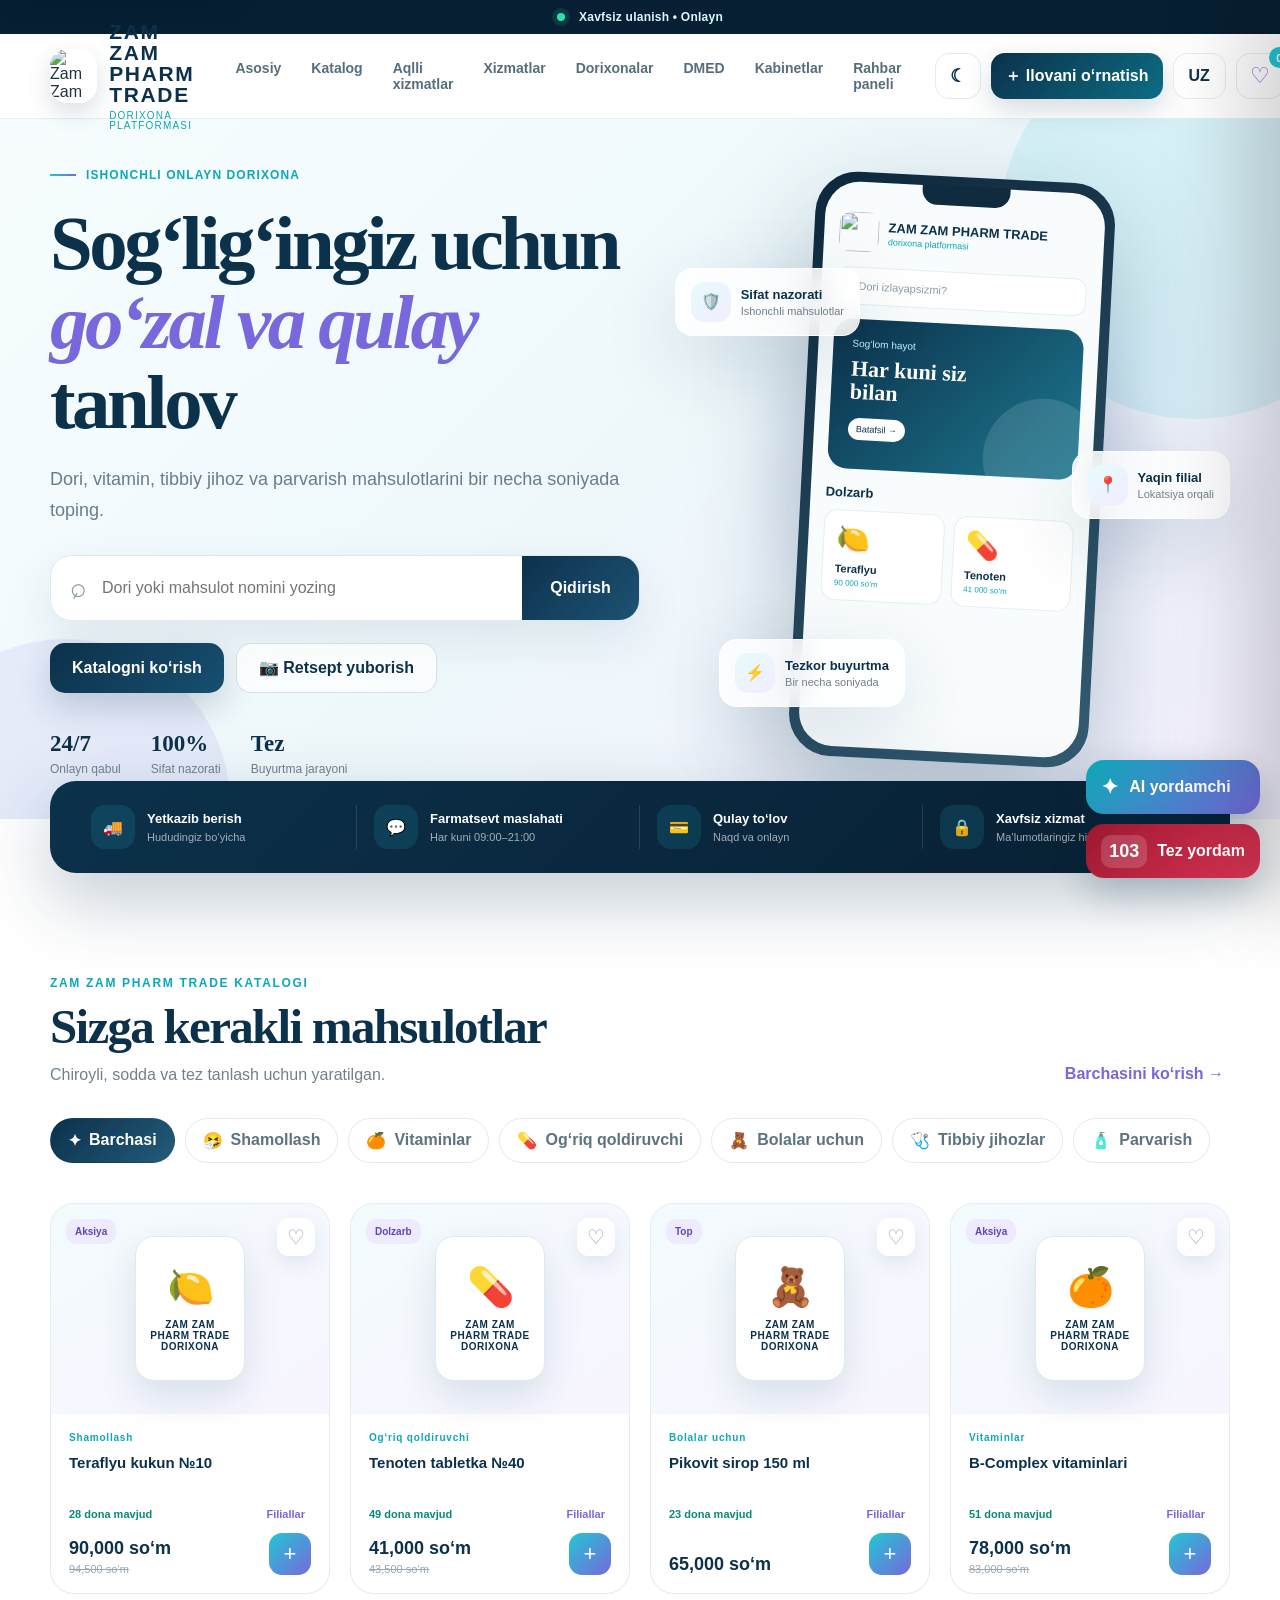
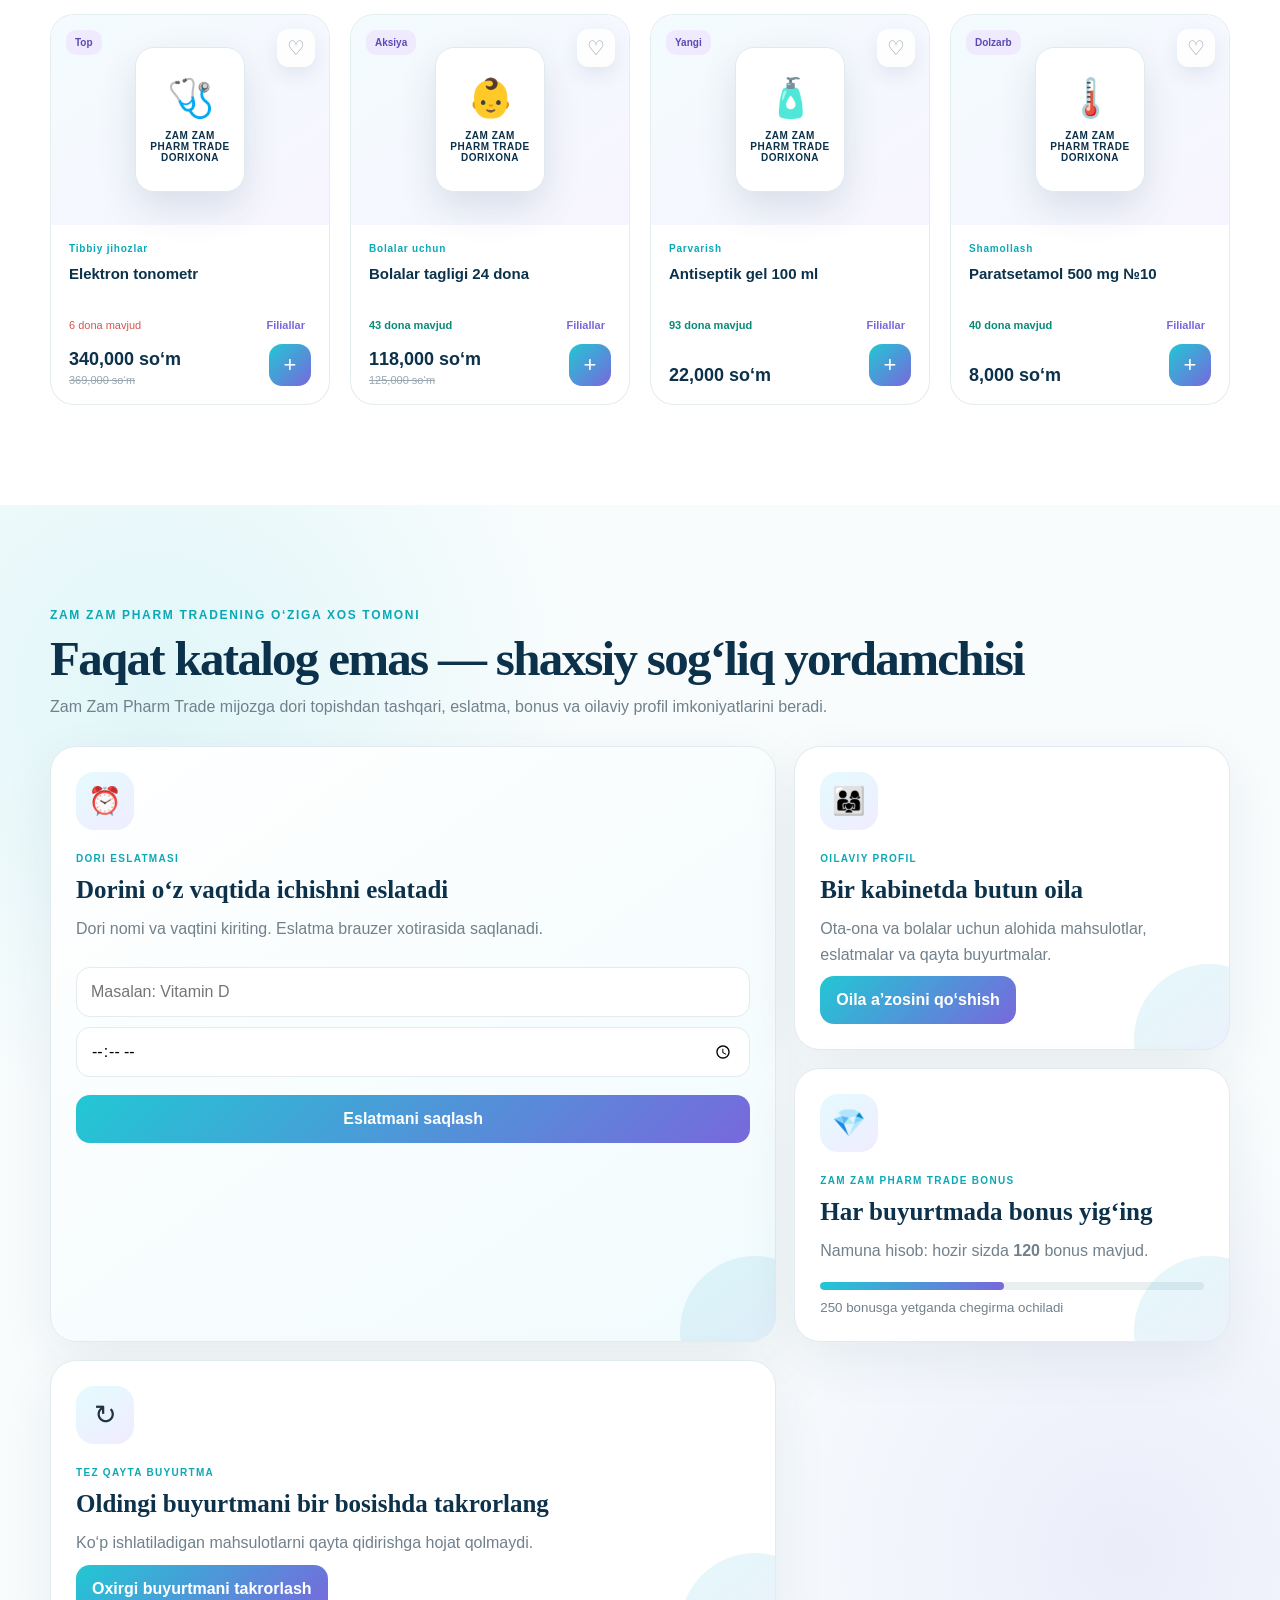
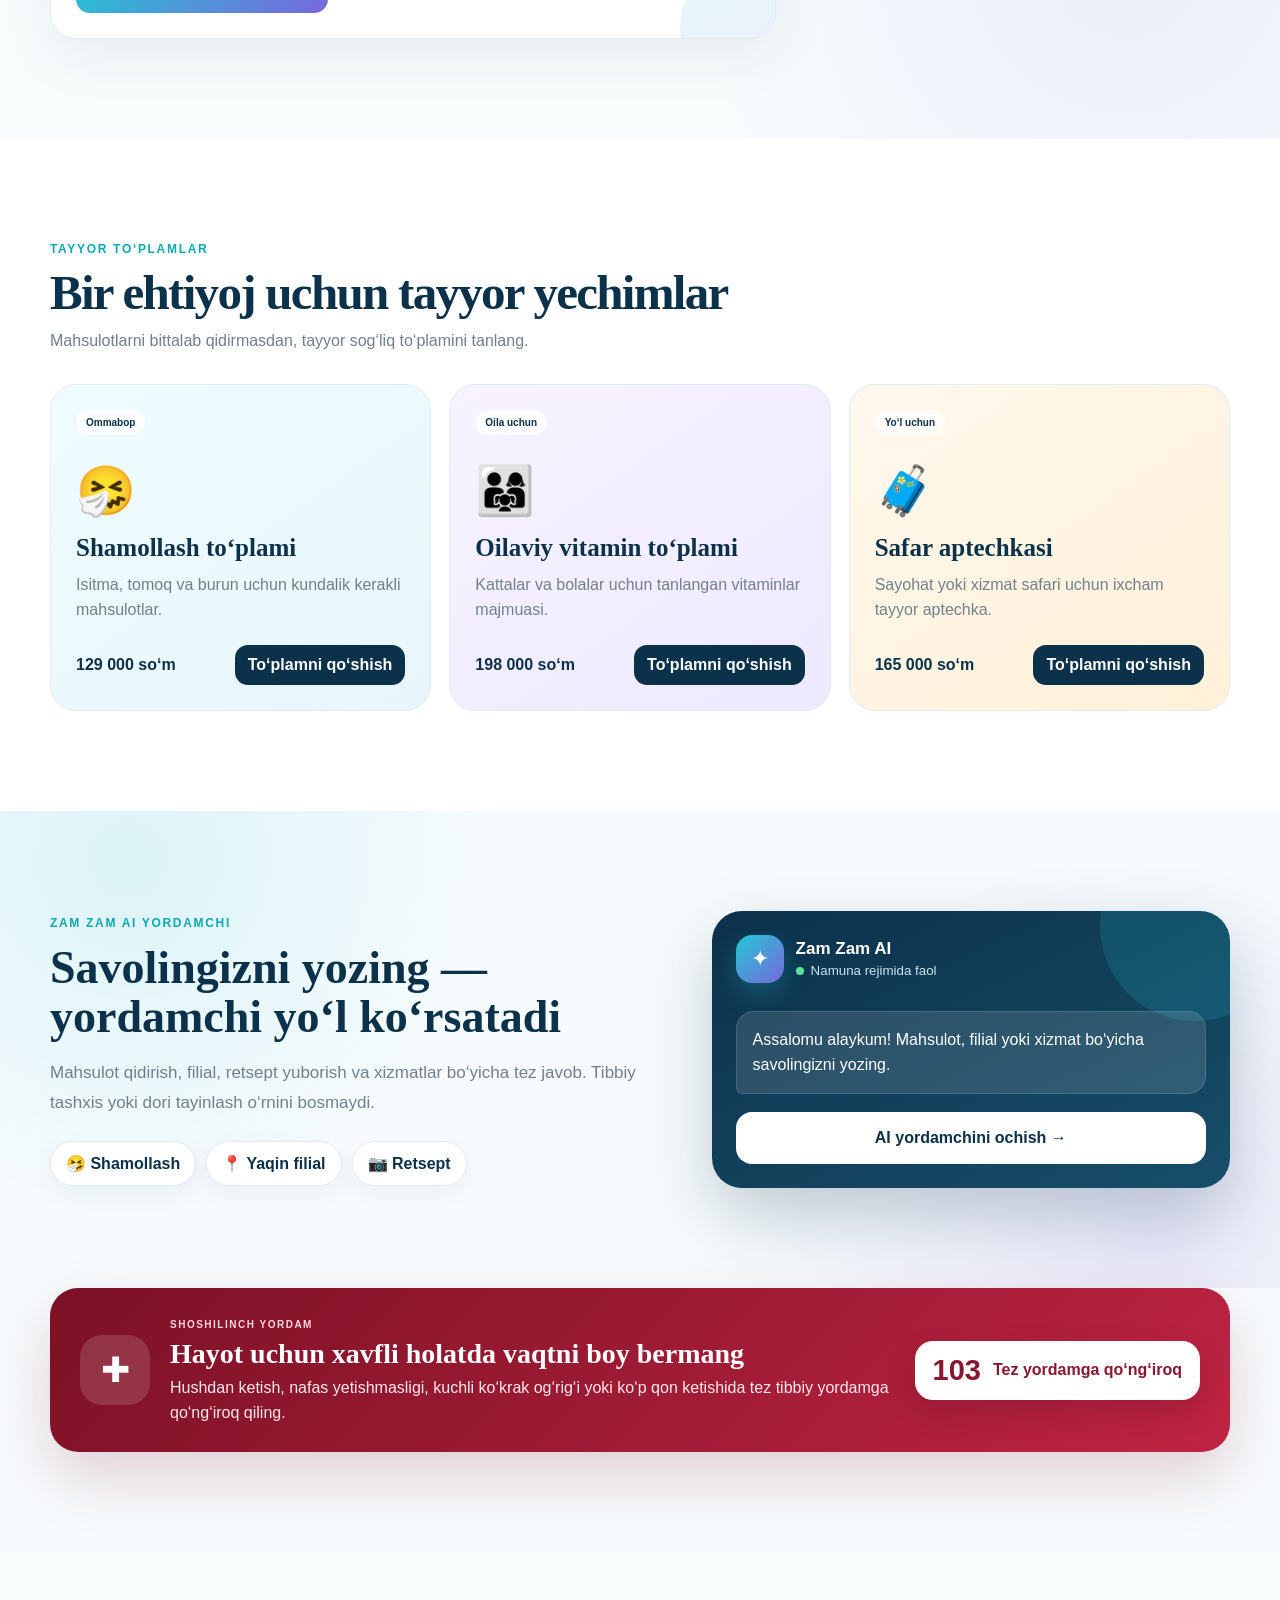
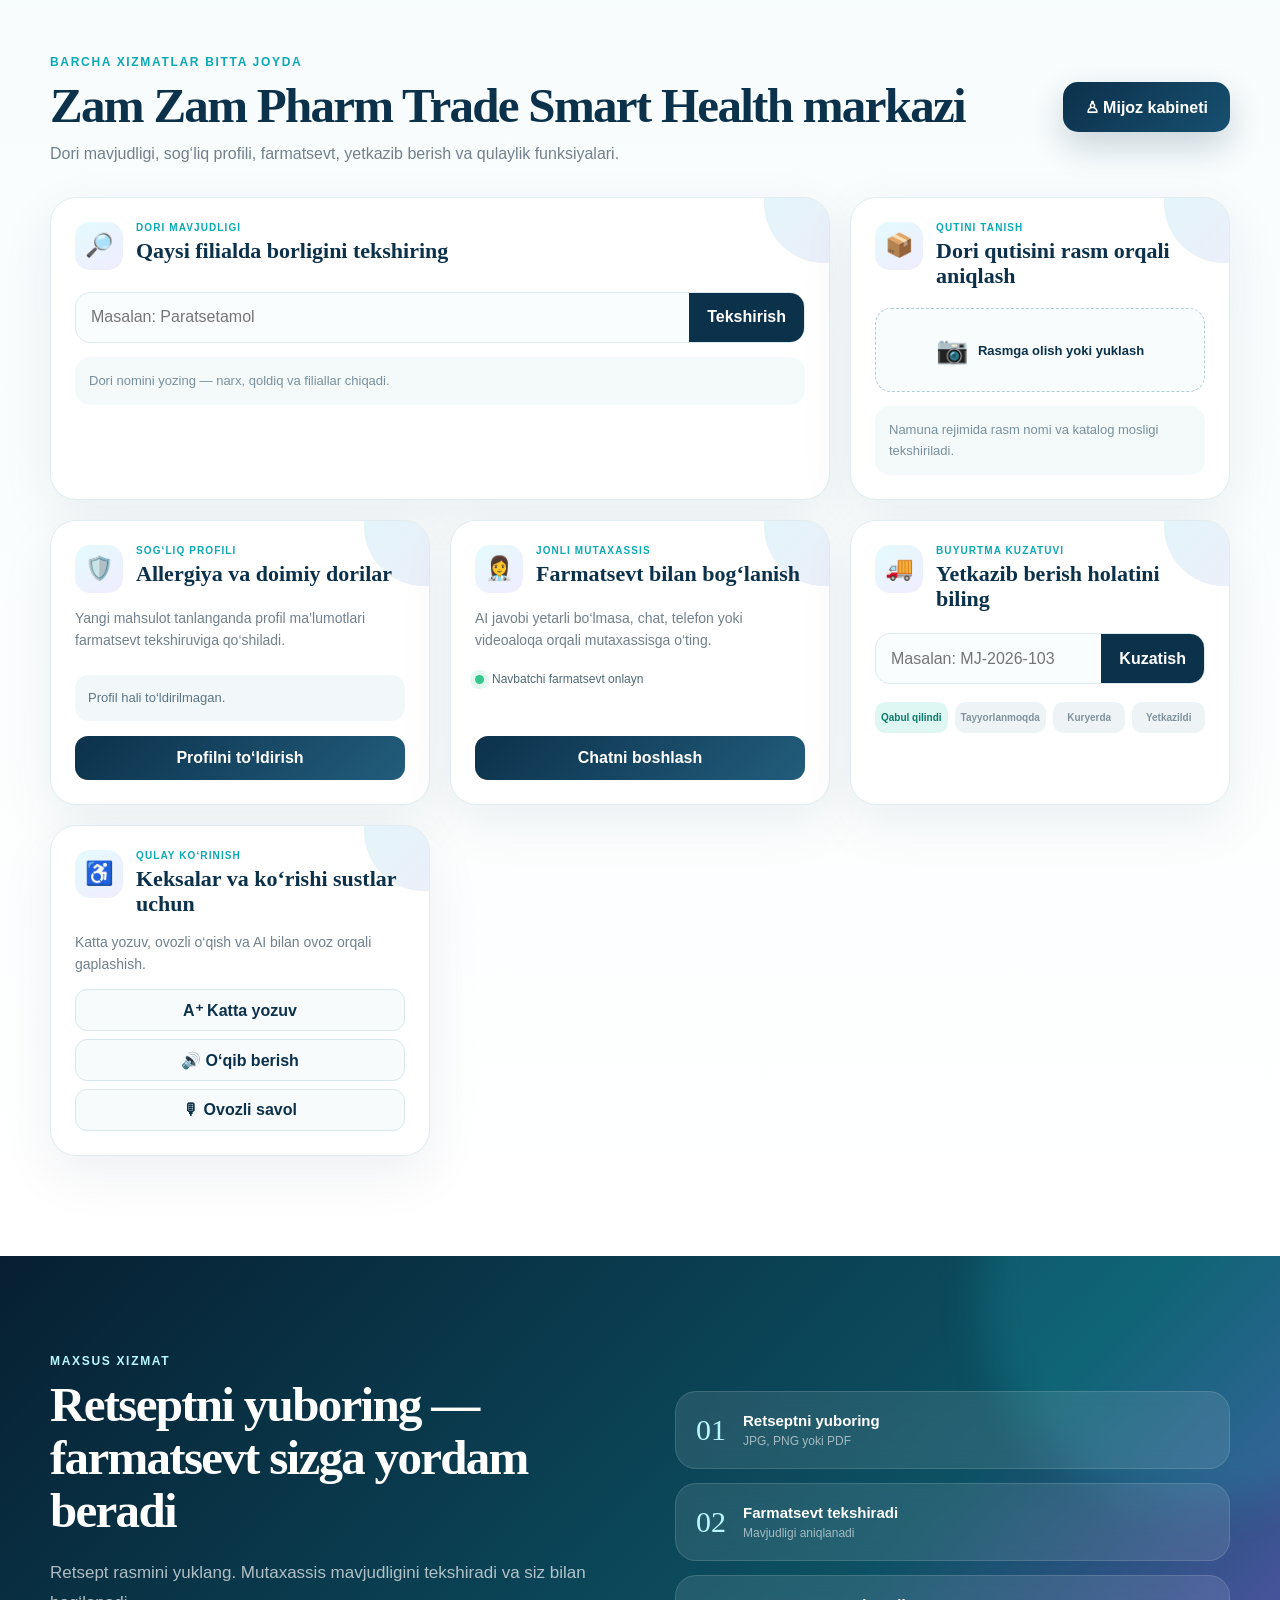
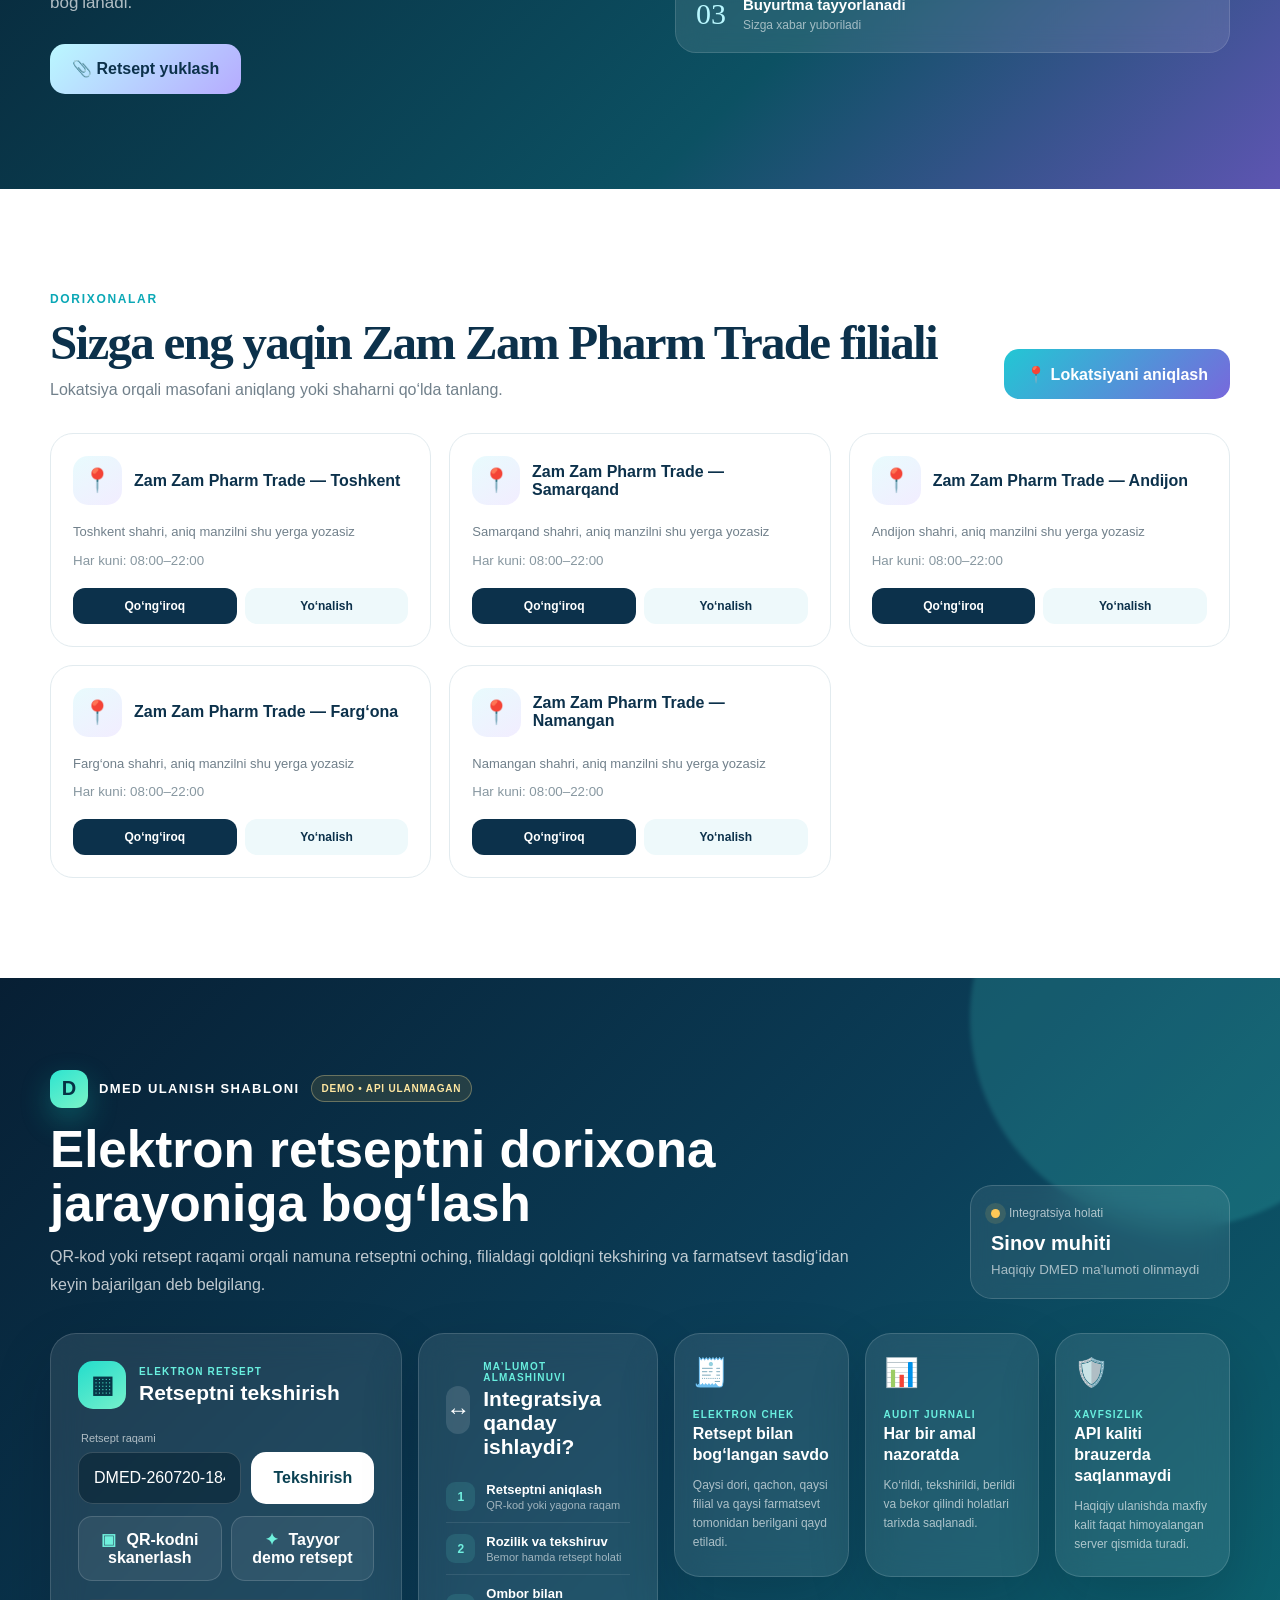
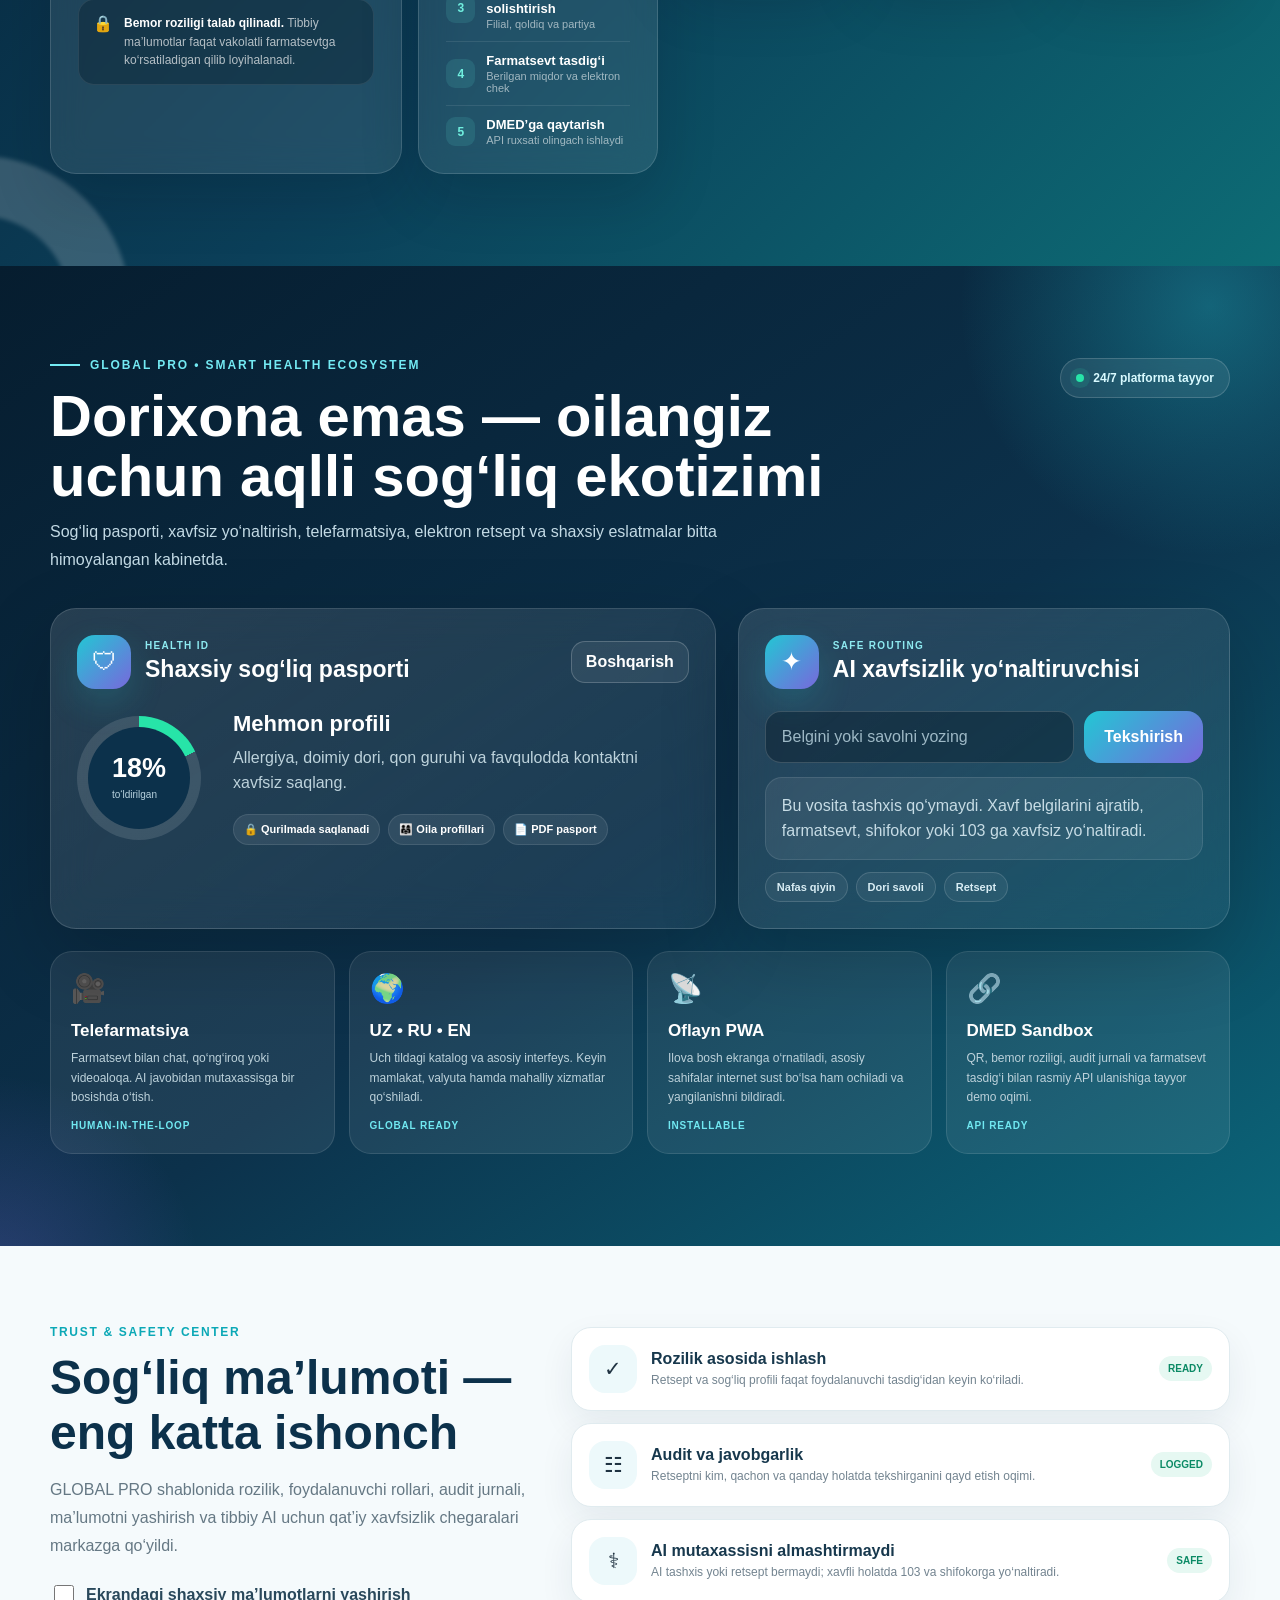
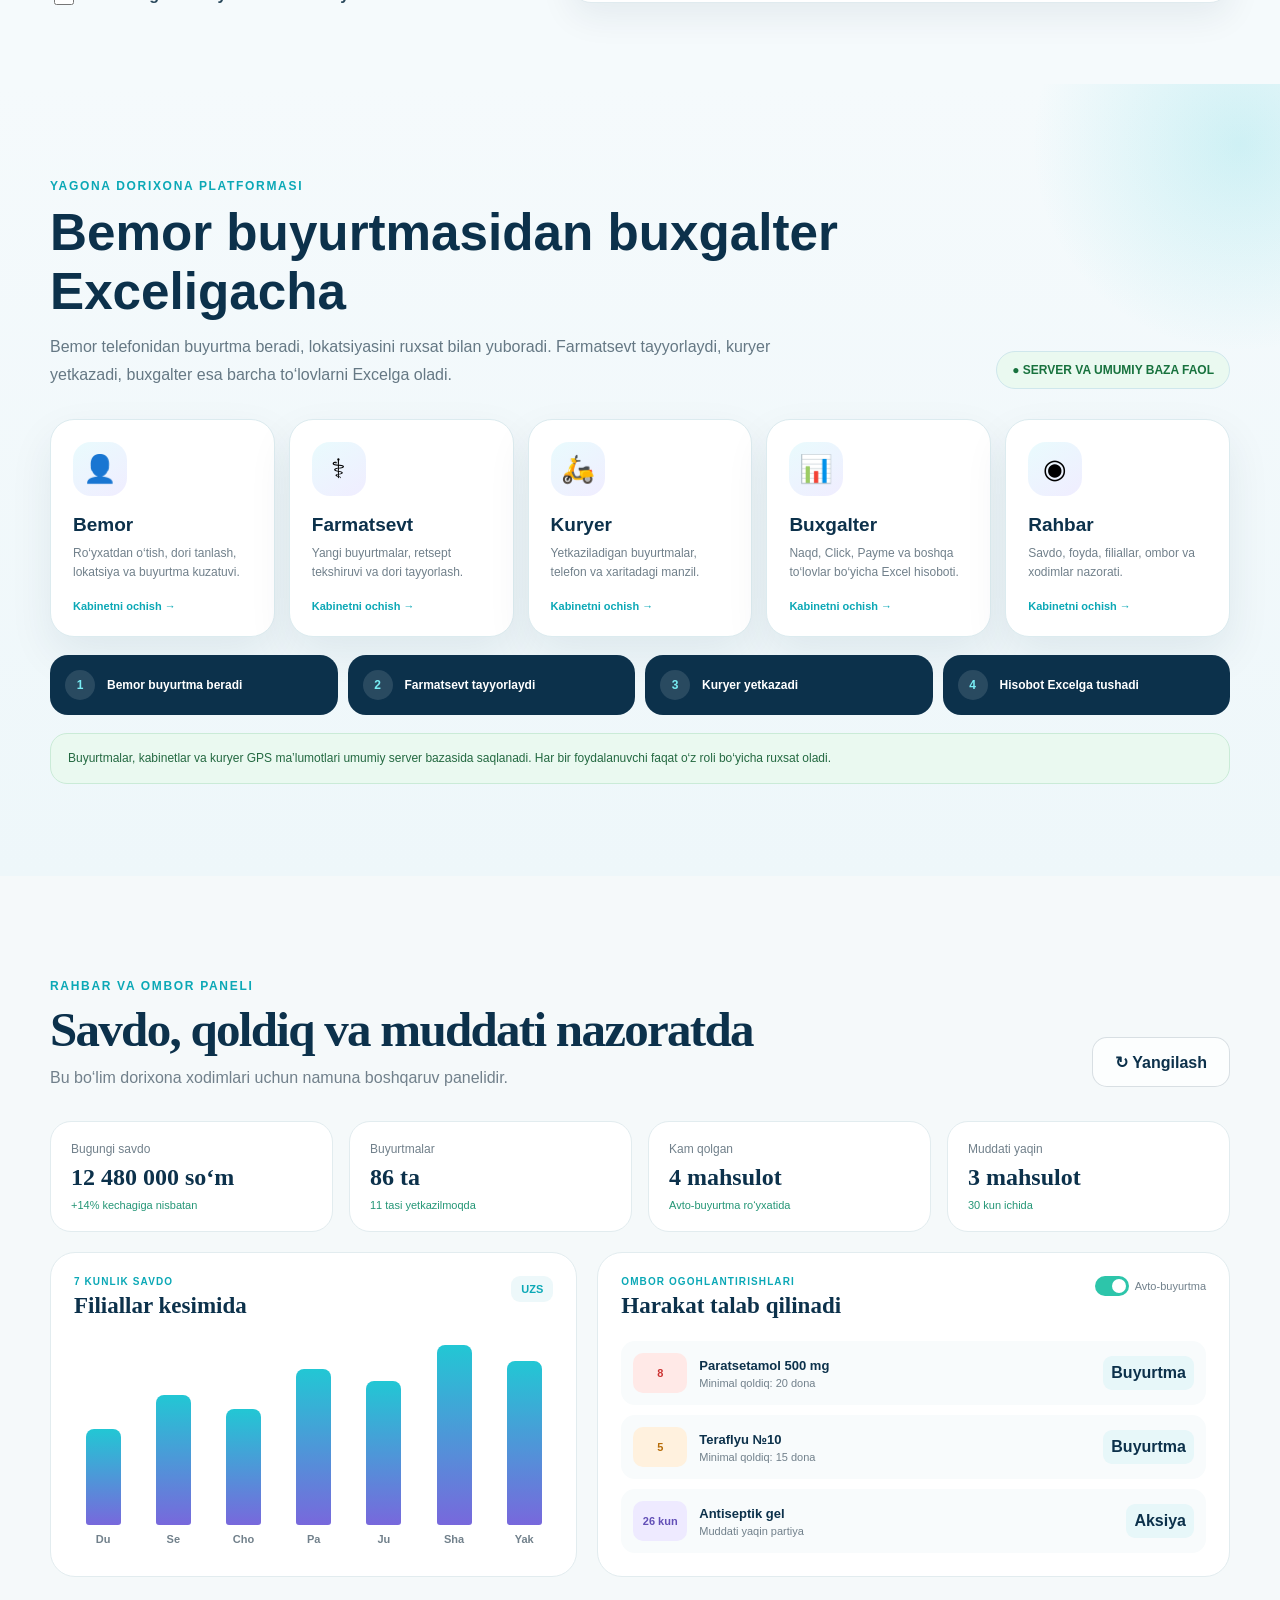
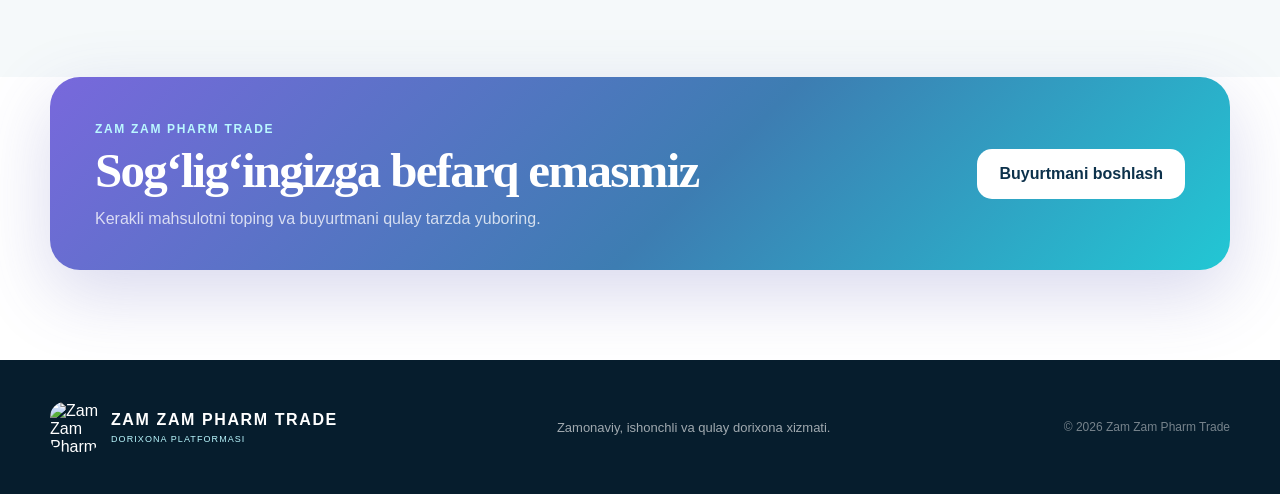
==== commit 91463072: "Zam Zam Pharm Trade nomi va logosi yangilandi" ====
--- a/templates/index.html
+++ b/templates/index.html
@@ -4,21 +4,21 @@
   <meta charset="UTF-8">
   <meta name="viewport" content="width=device-width, initial-scale=1.0">
   <meta name="theme-color" content="#071f32">
-  <meta name="application-name" content="Pharm360°">
+  <meta name="application-name" content="Zam Zam Pharm Trade">
   <meta name="msapplication-TileColor" content="#071f32">
-  <meta name="msapplication-TileImage" content="assets/pharm360-icon-v14-192.png?v=14">
+  <meta name="msapplication-TileImage" content="assets/zam-zam-icon-192.png?v=14">
   <meta name="color-scheme" content="light dark">
-  <meta name="description" content="Pharm360° PLATFORM PRO — bemor buyurtmasi, 3 til, Excel va kuryerni jonli xaritada kuzatish demo platformasi">
+  <meta name="description" content="Zam Zam Pharm Trade PLATFORM PRO — bemor buyurtmasi, 3 til, Excel va kuryerni jonli xaritada kuzatish demo platformasi">
   <link rel="manifest" href="manifest.webmanifest?v=14">
-  <link rel="shortcut icon" href="assets/favicon-v14.ico?v=14">
-  <link rel="apple-touch-icon" href="assets/pharm360-icon-v14-192.png?v=14">
-  <link rel="icon" type="image/png" sizes="192x192" href="assets/pharm360-icon-v14-192.png?v=14">
-  <link rel="icon" type="image/png" sizes="512x512" href="assets/pharm360-icon-v14-512.png?v=14">
+  <link rel="shortcut icon" href="assets/zam-zam-favicon.ico?v=14">
+  <link rel="apple-touch-icon" href="assets/zam-zam-icon-192.png?v=14">
+  <link rel="icon" type="image/png" sizes="192x192" href="assets/zam-zam-icon-192.png?v=14">
+  <link rel="icon" type="image/png" sizes="512x512" href="assets/zam-zam-icon-512.png?v=14">
   <meta name="mobile-web-app-capable" content="yes">
   <meta name="apple-mobile-web-app-capable" content="yes">
   <meta name="apple-mobile-web-app-status-bar-style" content="default">
-  <meta name="apple-mobile-web-app-title" content="Pharm360°">
-  <title>Pharm360° — PLATFORM PRO + LIVE KURYER + INTRO MUSIQA</title>
+  <meta name="apple-mobile-web-app-title" content="Zam Zam Pharm Trade">
+  <title>Zam Zam Pharm Trade — PLATFORM PRO + LIVE KURYER + INTRO MUSIQA</title>
   <style>
 :root{
   --cyan:#22c7d4;
@@ -460,7 +460,7 @@
 }
 
 
-/* Pharm360° uchun o‘ziga xos funksiyalar */
+/* Zam Zam Pharm Trade uchun o‘ziga xos funksiyalar */
 .favorite-top{
   height:46px;
   min-width:48px;
@@ -681,7 +681,7 @@
 }
 
 
-/* Pharm360° AI va 103 tez yordam */
+/* Zam Zam AI va 103 tez yordam */
 .ai-section{
   padding:100px 0;
   background:
@@ -740,7 +740,7 @@
 }
 
 
-/* ===== PHARM360° SMART HEALTH UPGRADE ===== */
+/* ===== ZAM ZAM PHARM TRADE SMART HEALTH UPGRADE ===== */
 .smart-services{padding:100px 0;background:linear-gradient(180deg,#f7fcfd 0%,#fff 100%)}
 .smart-heading{align-items:center}
 .smart-service-grid{display:grid;grid-template-columns:repeat(3,1fr);gap:20px}
@@ -945,9 +945,9 @@
 
     <div class="splash-center">
       <div class="splash-logo-frame">
-        <img src="assets/pharm360-logo.png" alt="Pharm360°">
-      </div>
-      <h1>PHARM360°</h1>
+        <img src="assets/zam-zam-pharm-trade-logo.png" alt="Zam Zam Pharm Trade">
+      </div>
+      <h1>ZAM ZAM PHARM TRADE</h1>
       <p>DORIXONA PLATFORMASI</p>
       <div class="splash-progress"><span></span></div>
       <small id="introSoundHint">Sog‘lig‘ingiz uchun zamonaviy xizmat</small>
@@ -964,9 +964,9 @@
   <header class="header">
     <div class="container header-inner">
       <a class="brand" href="#home">
-        <img src="assets/pharm360-logo.png" alt="Pharm360° logosi">
+        <img src="assets/zam-zam-pharm-trade-logo.png" alt="Zam Zam Pharm Trade logosi">
         <span>
-          <strong>PHARM360°</strong>
+          <strong>ZAM ZAM PHARM TRADE</strong>
           <small>DORIXONA PLATFORMASI</small>
         </span>
       </a>
@@ -1030,8 +1030,8 @@
             <div class="phone-top"></div>
             <div class="phone-screen">
               <div class="phone-brand">
-                <img src="assets/pharm360-logo.png" alt="">
-                <div><b>PHARM360°</b><small>dorixona platformasi</small></div>
+                <img src="assets/zam-zam-pharm-trade-logo.png" alt="">
+                <div><b>ZAM ZAM PHARM TRADE</b><small>dorixona platformasi</small></div>
               </div>
 
               <div class="phone-search">⌕ Dori izlayapsizmi?</div>
@@ -1079,7 +1079,7 @@
       <div class="container">
         <div class="section-heading">
           <div>
-            <span class="section-label">PHARM360° KATALOGI</span>
+            <span class="section-label">ZAM ZAM PHARM TRADE KATALOGI</span>
             <h2>Sizga kerakli mahsulotlar</h2>
             <p>Chiroyli, sodda va tez tanlash uchun yaratilgan.</p>
           </div>
@@ -1102,9 +1102,9 @@
       <div class="container">
         <div class="section-heading unique-heading">
           <div>
-            <span class="section-label">PHARM360°NING O‘ZIGA XOS TOMONI</span>
+            <span class="section-label">ZAM ZAM PHARM TRADENING O‘ZIGA XOS TOMONI</span>
             <h2>Faqat katalog emas — shaxsiy sog‘liq yordamchisi</h2>
-            <p>Pharm360° mijozga dori topishdan tashqari, eslatma, bonus va oilaviy profil imkoniyatlarini beradi.</p>
+            <p>Zam Zam Pharm Trade mijozga dori topishdan tashqari, eslatma, bonus va oilaviy profil imkoniyatlarini beradi.</p>
           </div>
         </div>
 
@@ -1134,7 +1134,7 @@
 
           <article class="unique-card bonus-card">
             <div class="unique-icon">💎</div>
-            <span class="tiny-label">PHARM360° BONUS</span>
+            <span class="tiny-label">ZAM ZAM PHARM TRADE BONUS</span>
             <h3>Har buyurtmada bonus yig‘ing</h3>
             <p>Namuna hisob: hozir sizda <strong id="bonusPoints">120</strong> bonus mavjud.</p>
             <div class="bonus-progress"><span style="width:48%"></span></div>
@@ -1203,7 +1203,7 @@
     <section id="aiAssistant" class="ai-section">
       <div class="container ai-layout">
         <div class="ai-copy">
-          <span class="section-label">PHARM360° AI YORDAMCHI</span>
+          <span class="section-label">ZAM ZAM AI YORDAMCHI</span>
           <h2>Savolingizni yozing — yordamchi yo‘l ko‘rsatadi</h2>
           <p>Mahsulot qidirish, filial, retsept yuborish va xizmatlar bo‘yicha tez javob. Tibbiy tashxis yoki dori tayinlash o‘rnini bosmaydi.</p>
           <div class="ai-suggestion-row">
@@ -1216,7 +1216,7 @@
         <div class="ai-preview-card">
           <div class="ai-preview-head">
             <div class="ai-avatar">✦</div>
-            <div><b>Pharm360° AI</b><small><span></span> Namuna rejimida faol</small></div>
+            <div><b>Zam Zam AI</b><small><span></span> Namuna rejimida faol</small></div>
           </div>
           <div class="ai-preview-message bot">Assalomu alaykum! Mahsulot, filial yoki xizmat bo‘yicha savolingizni yozing.</div>
           <button id="openAiChat" class="ai-open-button" type="button">AI yordamchini ochish →</button>
@@ -1242,7 +1242,7 @@
         <div class="section-heading smart-heading">
           <div>
             <span class="section-label">BARCHA XIZMATLAR BITTA JOYDA</span>
-            <h2>Pharm360° Smart Health markazi</h2>
+            <h2>Zam Zam Pharm Trade Smart Health markazi</h2>
             <p>Dori mavjudligi, sog‘liq profili, farmatsevt, yetkazib berish va qulaylik funksiyalari.</p>
           </div>
           <button id="openCabinetTop" class="primary-button" type="button">♙ Mijoz kabineti</button>
@@ -1328,7 +1328,7 @@
         <div class="section-heading">
           <div>
             <span class="section-label">DORIXONALAR</span>
-            <h2>Sizga eng yaqin Pharm360° filiali</h2>
+            <h2>Sizga eng yaqin Zam Zam Pharm Trade filiali</h2>
             <p>Lokatsiya orqali masofani aniqlang yoki shaharni qo‘lda tanlang.</p>
           </div>
           <button id="openLocation" class="location-button" type="button">📍 Lokatsiyani aniqlash</button>
@@ -1532,7 +1532,7 @@
     <section class="cta">
       <div class="container cta-card">
         <div>
-          <span class="section-label light">PHARM360°</span>
+          <span class="section-label light">ZAM ZAM PHARM TRADE</span>
           <h2>Sog‘lig‘ingizga befarq emasmiz</h2>
           <p>Kerakli mahsulotni toping va buyurtmani qulay tarzda yuboring.</p>
         </div>
@@ -1544,11 +1544,11 @@
   <footer>
     <div class="container footer-grid">
       <div class="footer-brand">
-        <img src="assets/pharm360-logo.png" alt="Pharm360°">
-        <div><strong>PHARM360°</strong><small>DORIXONA PLATFORMASI</small></div>
+        <img src="assets/zam-zam-pharm-trade-logo.png" alt="Zam Zam Pharm Trade">
+        <div><strong>ZAM ZAM PHARM TRADE</strong><small>DORIXONA PLATFORMASI</small></div>
       </div>
       <p>Zamonaviy, ishonchli va qulay dorixona xizmati.</p>
-      <span>© 2026 Pharm360°</span>
+      <span>© 2026 Zam Zam Pharm Trade</span>
     </div>
   </footer>
 
@@ -1562,7 +1562,7 @@
 
 
   <div class="floating-health-actions" aria-label="Tezkor yordam tugmalari">
-    <button id="floatingAiButton" class="floating-ai" type="button" aria-label="Pharm360° AI yordamchini ochish"><span>✦</span><b>AI yordamchi</b></button>
+    <button id="floatingAiButton" class="floating-ai" type="button" aria-label="Zam Zam AI yordamchini ochish"><span>✦</span><b>AI yordamchi</b></button>
     <button id="floatingEmergencyButton" class="floating-emergency" type="button" aria-label="103 tez yordam"><span>103</span><b>Tez yordam</b></button>
   </div>
 
@@ -1633,7 +1633,7 @@
     <div class="ai-chat-header">
       <div class="ai-chat-title">
         <div class="ai-avatar">✦</div>
-        <div><b>Pharm360° AI yordamchi</b><small>Umumiy ma’lumot va yo‘l-yo‘riq</small></div>
+        <div><b>Zam Zam AI yordamchi</b><small>Umumiy ma’lumot va yo‘l-yo‘riq</small></div>
       </div>
       <button id="closeAiChat" type="button" aria-label="Yopish">×</button>
     </div>
@@ -1678,7 +1678,7 @@
     <div class="modal-card dmed-modal-card wide-modal-card">
       <button class="modal-close" data-dmed-close type="button">×</button>
       <div class="dmed-modal-top">
-        <div class="dmed-modal-brand"><span>D</span><div><small>PHARM360° × DMED</small><h2>Elektron retsept oynasi</h2></div></div>
+        <div class="dmed-modal-brand"><span>D</span><div><small>ZAM ZAM PHARM TRADE × DMED</small><h2>Elektron retsept oynasi</h2></div></div>
         <div class="dmed-api-badge"><i></i> DEMO API</div>
       </div>
 
@@ -1748,7 +1748,7 @@
         <h2>Elektron chek tayyor</h2>
         <p>Demo tizim retseptni bajarilgan deb qayd etdi. Haqiqiy integratsiyada bu holat DMED serveriga yuboriladi.</p>
         <div class="dmed-receipt-paper">
-          <div><b>PHARM360°</b><span>Elektron retsept cheki • DEMO</span></div>
+          <div><b>ZAM ZAM PHARM TRADE</b><span>Elektron retsept cheki • DEMO</span></div>
           <dl><dt>Retsept:</dt><dd>DMED-260720-1842</dd><dt>Farmatsevt:</dt><dd id="dmedReceiptPharmacist">Malika A.</dd><dt>Holat:</dt><dd>Bajarildi</dd><dt>Sana:</dt><dd id="dmedReceiptDate">20.07.2026</dd></dl>
           <small>Bu fiskal chek emas. Faqat shablon ko‘rinishi.</small>
         </div>
@@ -1869,7 +1869,7 @@
           <div class="map-turn-card"><div class="turn-icon" id="trackerTurnIcon">↱</div><div><small id="trackerTurnLabel">Keyingi harakat</small><b id="trackerTurnText">300 metr to‘g‘ri, keyin o‘ngga buriling</b></div></div>
         </div>
         <aside class="tracker-side">
-          <section class="tracker-card"><h3 id="trackerCourierHeading">Kuryer ma’lumoti</h3><div class="courier-profile"><div class="courier-avatar">🧑‍✈️</div><div><b>Kuryer biriktirilmagan</b><small>Pharm360° Express</small><small id="trackerLastUpdate">GPS hali yuborilmagan</small></div></div><div class="tracker-contact-row"><a href="#" id="trackerCall" aria-disabled="true">📞 Qo‘ng‘iroq</a><button id="trackerMessage" type="button">💬 Xabar</button></div></section>
+          <section class="tracker-card"><h3 id="trackerCourierHeading">Kuryer ma’lumoti</h3><div class="courier-profile"><div class="courier-avatar">🧑‍✈️</div><div><b>Kuryer biriktirilmagan</b><small>Zam Zam Express</small><small id="trackerLastUpdate">GPS hali yuborilmagan</small></div></div><div class="tracker-contact-row"><a href="#" id="trackerCall" aria-disabled="true">📞 Qo‘ng‘iroq</a><button id="trackerMessage" type="button">💬 Xabar</button></div></section>
           <section class="tracker-card"><h3 id="trackerRouteHeading">Marshrut holati</h3><div class="tracker-progress"><span id="trackerProgressBar"></span></div><div class="tracker-kpis"><div class="tracker-kpi"><span id="trackerDistanceLabel">Qoldi</span><strong id="trackerDistance">3.6 km</strong></div><div class="tracker-kpi"><span id="trackerSpeedLabel">Tezlik</span><strong id="trackerSpeed">28 km/soat</strong></div><div class="tracker-kpi"><span id="trackerAccuracyLabel">Aniqlik</span><strong id="trackerAccuracy">±8 m</strong></div></div></section>
           <section class="tracker-card tracker-order-data" id="trackerOrderData"></section>
           <section class="tracker-card tracker-note" id="trackerDemoNote">Kuryer koordinatasi server orqali yangilanadi. Bemor boshqa telefondan ham shu buyurtmaning jonli holatini ko‘ra oladi.</section>
@@ -1903,11 +1903,11 @@
 ];
 
 var branches = [
-  {id:"tashkent",city:"tashkent",name:"Pharm360° — Toshkent",address:"Toshkent shahri, aniq manzilni shu yerga yozasiz",phone:"+998900000000",lat:41.311081,lon:69.240562},
-  {id:"samarkand",city:"samarkand",name:"Pharm360° — Samarqand",address:"Samarqand shahri, aniq manzilni shu yerga yozasiz",phone:"+998900000001",lat:39.6542,lon:66.9597},
-  {id:"andijan",city:"andijan",name:"Pharm360° — Andijon",address:"Andijon shahri, aniq manzilni shu yerga yozasiz",phone:"+998900000002",lat:40.7821,lon:72.3442},
-  {id:"fergana",city:"fergana",name:"Pharm360° — Farg‘ona",address:"Farg‘ona shahri, aniq manzilni shu yerga yozasiz",phone:"+998900000003",lat:40.3894,lon:71.787},
-  {id:"namangan",city:"namangan",name:"Pharm360° — Namangan",address:"Namangan shahri, aniq manzilni shu yerga yozasiz",phone:"+998900000004",lat:40.9983,lon:71.6726}
+  {id:"tashkent",city:"tashkent",name:"Zam Zam Pharm Trade — Toshkent",address:"Toshkent shahri, aniq manzilni shu yerga yozasiz",phone:"+998900000000",lat:41.311081,lon:69.240562},
+  {id:"samarkand",city:"samarkand",name:"Zam Zam Pharm Trade — Samarqand",address:"Samarqand shahri, aniq manzilni shu yerga yozasiz",phone:"+998900000001",lat:39.6542,lon:66.9597},
+  {id:"andijan",city:"andijan",name:"Zam Zam Pharm Trade — Andijon",address:"Andijon shahri, aniq manzilni shu yerga yozasiz",phone:"+998900000002",lat:40.7821,lon:72.3442},
+  {id:"fergana",city:"fergana",name:"Zam Zam Pharm Trade — Farg‘ona",address:"Farg‘ona shahri, aniq manzilni shu yerga yozasiz",phone:"+998900000003",lat:40.3894,lon:71.787},
+  {id:"namangan",city:"namangan",name:"Zam Zam Pharm Trade — Namangan",address:"Namangan shahri, aniq manzilni shu yerga yozasiz",phone:"+998900000004",lat:40.9983,lon:71.6726}
 ];
 
 var selectedCategory = "all";
@@ -1987,7 +1987,7 @@
       '<div class="product-image">' +
       '<span class="product-badge">' + product.badge + '</span>' +
       '<button type="button" class="favorite-product ' + (favorites[product.id] ? "active" : "") + '" onclick="toggleFavorite(' + product.id + ')">' + (favorites[product.id] ? "♥" : "♡") + '</button>' +
-      '<div class="product-pack"><span>' + product.emoji + '</span><small>PHARM360°<br>DORIXONA</small></div>' +
+      '<div class="product-pack"><span>' + product.emoji + '</span><small>ZAM ZAM PHARM TRADE<br>DORIXONA</small></div>' +
       '</div>' +
       '<div class="product-info">' +
       '<small>' + getCategoryName(product.category) + '</small>' +
@@ -2429,7 +2429,7 @@
 });
 
 
-/* Pharm360° AI yordamchi va 103 tez yordam */
+/* Zam Zam AI yordamchi va 103 tez yordam */
 var MARJON_AI_ENDPOINT = window.MARJON_AI_ENDPOINT || "";
 
 function openAiChat(question) {
@@ -2527,7 +2527,7 @@
   return fetch(MARJON_AI_ENDPOINT, {
     method: "POST",
     headers: {"Content-Type":"application/json"},
-    body: JSON.stringify({question:question, language:currentLang, context:"Pharm360° dorixona yordamchisi"})
+    body: JSON.stringify({question:question, language:currentLang, context:"Zam Zam Pharm Trade dorixona yordamchisi"})
   }).then(function (response) {
     if (!response.ok) throw new Error("AI server xatosi");
     return response.json();
@@ -2589,7 +2589,7 @@
 });
 
 
-/* ===== PHARM360° SMART HEALTH FUNCTIONAL DEMO ===== */
+/* ===== ZAM ZAM PHARM TRADE SMART HEALTH FUNCTIONAL DEMO ===== */
 (function () {
   var stockByProduct = {
     1:{tashkent:5,samarkand:12,andijan:0,fergana:8,namangan:3},
@@ -2681,7 +2681,7 @@
     var list=filteredProducts(),grid=document.getElementById("productGrid"),html="";
     list.forEach(function(product){
       var total=Object.keys(stockByProduct[product.id]||{}).reduce(function(sum,k){return sum+(stockByProduct[product.id][k]||0);},0);
-      html+='<article class="product-card"><div class="product-image"><span class="product-badge">'+escapeHtml(product.badge)+'</span><button type="button" class="favorite-product '+(favorites[product.id]?'active':'')+'" onclick="toggleFavorite('+product.id+')">'+(favorites[product.id]?'♥':'♡')+'</button><div class="product-pack"><span>'+product.emoji+'</span><small>PHARM360°<br>DORIXONA</small></div></div><div class="product-info"><small>'+escapeHtml(getCategoryName(product.category))+'</small><h3>'+escapeHtml(getProductName(product))+'</h3><div class="product-stock-line"><span class="'+(total<15?'stock-low':'stock-number')+'">'+total+' dona mavjud</span><button type="button" onclick="window.checkSingleStock('+product.id+')">Filiallar</button></div><div class="price-row"><div><strong>'+formatMoney(product.price)+'</strong>'+(product.old?'<del>'+formatMoney(product.old)+'</del>':'')+'</div><button type="button" class="add-button" onclick="addToCart('+product.id+')">+</button></div></div></article>';
+      html+='<article class="product-card"><div class="product-image"><span class="product-badge">'+escapeHtml(product.badge)+'</span><button type="button" class="favorite-product '+(favorites[product.id]?'active':'')+'" onclick="toggleFavorite('+product.id+')">'+(favorites[product.id]?'♥':'♡')+'</button><div class="product-pack"><span>'+product.emoji+'</span><small>ZAM ZAM PHARM TRADE<br>DORIXONA</small></div></div><div class="product-info"><small>'+escapeHtml(getCategoryName(product.category))+'</small><h3>'+escapeHtml(getProductName(product))+'</h3><div class="product-stock-line"><span class="'+(total<15?'stock-low':'stock-number')+'">'+total+' dona mavjud</span><button type="button" onclick="window.checkSingleStock('+product.id+')">Filiallar</button></div><div class="price-row"><div><strong>'+formatMoney(product.price)+'</strong>'+(product.old?'<del>'+formatMoney(product.old)+'</del>':'')+'</div><button type="button" class="add-button" onclick="addToCart('+product.id+')">+</button></div></div></article>';
     });
     if(grid) grid.innerHTML=html;
     var empty=document.getElementById("emptyState"); if(empty) empty.className=list.length?"empty-state hidden":"empty-state";
@@ -2722,7 +2722,7 @@
 
   function renderCabinet(tab){
     var box=document.getElementById("cabinetContent");if(!box)return;var html="";reminders=safeJson("marjonReminders",[]);orderHistory=safeJson("marjonOrderHistory",[]);familyMembers=safeJson("marjonFamilyMembers",[]);
-    if(tab==="overview") html='<div class="cabinet-overview"><div class="cabinet-tile"><span>Pharm360° bonus</span><strong>120</strong></div><div class="cabinet-tile"><span>Faol eslatmalar</span><strong>'+reminders.length+'</strong></div><div class="cabinet-tile"><span>Buyurtmalar</span><strong>'+orderHistory.length+'</strong></div></div><div class="list-card" style="margin-top:14px"><div><b>Sog‘liq profili</b><small>'+(healthProfile.name?escapeHtml(healthProfile.name)+" profili faol":"Profilni to‘ldiring")+'</small></div><button type="button" onclick="openModal(\'healthProfileModal\')">Ochish</button></div>';
+    if(tab==="overview") html='<div class="cabinet-overview"><div class="cabinet-tile"><span>Zam Zam Pharm Trade bonus</span><strong>120</strong></div><div class="cabinet-tile"><span>Faol eslatmalar</span><strong>'+reminders.length+'</strong></div><div class="cabinet-tile"><span>Buyurtmalar</span><strong>'+orderHistory.length+'</strong></div></div><div class="list-card" style="margin-top:14px"><div><b>Sog‘liq profili</b><small>'+(healthProfile.name?escapeHtml(healthProfile.name)+" profili faol":"Profilni to‘ldiring")+'</small></div><button type="button" onclick="openModal(\'healthProfileModal\')">Ochish</button></div>';
     else if(tab==="reminders") html=reminders.length?reminders.map(function(r){return '<div class="list-card"><div><b>'+escapeHtml(r.medicine)+'</b><small>Har kuni '+escapeHtml(r.time)+'</small></div><button type="button" onclick="window.deleteReminder('+r.id+')">O‘chirish</button></div>';}).join(""):'<p>Eslatmalar hali yo‘q.</p>';
     else if(tab==="orders") html=orderHistory.length?orderHistory.map(function(o){return '<div class="list-card"><div><b>'+escapeHtml(o.code)+'</b><small>'+escapeHtml(o.date)+' • '+escapeHtml(o.status)+'</small></div><strong>'+formatMoney(o.total)+'</strong></div>';}).join(""):'<p>Buyurtmalar tarixi hali yo‘q.</p>';
     else if(tab==="family") html='<div id="familyList">'+(familyMembers.length?familyMembers.map(function(m){return '<div class="list-card"><div><b>'+escapeHtml(m.name)+'</b><small>'+escapeHtml(m.relation||"Oila a’zosi")+'</small></div><span>👤</span></div>';}).join(""):'<p>Oila a’zolari qo‘shilmagan.</p>')+'</div><div class="compatibility-check"><input id="familyMemberName" placeholder="Ism"><input id="familyMemberRelation" placeholder="Kimligi"><button type="button" onclick="window.addFamilyMember()">Qo‘shish</button></div>';
@@ -2730,7 +2730,7 @@
     box.innerHTML=html;
   }
   window.addFamilyMember=function(){var name=document.getElementById("familyMemberName").value.trim(),relation=document.getElementById("familyMemberRelation").value.trim();if(!name)return;familyMembers.push({name:name,relation:relation});saveJson("marjonFamilyMembers",familyMembers);renderCabinet("family");};
-  window.downloadReceipt=function(code){var order=orderHistory.filter(function(o){return o.code===code;})[0];if(!order)return;var text="PHARM360°\nElektron chek\nBuyurtma: "+order.code+"\nSana: "+order.date+"\nJami: "+formatMoney(order.total)+"\nHolat: "+order.status;var blob=new Blob([text],{type:"text/plain;charset=utf-8"}),a=document.createElement("a");a.href=URL.createObjectURL(blob);a.download="Pharm360_chek_"+code+".txt";a.click();setTimeout(function(){URL.revokeObjectURL(a.href);},500);};
+  window.downloadReceipt=function(code){var order=orderHistory.filter(function(o){return o.code===code;})[0];if(!order)return;var text="ZAM ZAM PHARM TRADE\nElektron chek\nBuyurtma: "+order.code+"\nSana: "+order.date+"\nJami: "+formatMoney(order.total)+"\nHolat: "+order.status;var blob=new Blob([text],{type:"text/plain;charset=utf-8"}),a=document.createElement("a");a.href=URL.createObjectURL(blob);a.download="Zam_Zam_chek_"+code+".txt";a.click();setTimeout(function(){URL.revokeObjectURL(a.href);},500);};
   function openCabinet(){openModal("cabinetModal");renderCabinet("overview");}
 
   function cartTotalValue(){var total=0;Object.keys(cart).forEach(function(id){var p=findProduct(Number(id));if(p)total+=p.price*cart[id];});return total;}
@@ -2750,7 +2750,7 @@
   function showMedicalCard(){healthProfile=safeJson("marjonHealthProfile",{});var el=document.getElementById("emergencyMedicalCard");el.className="emergency-medical-card";el.innerHTML='<b>'+escapeHtml(healthProfile.name||"Profil nomi kiritilmagan")+'</b><br>Yosh: '+escapeHtml(healthProfile.age||"—")+'<br>Allergiya: '+escapeHtml(healthProfile.allergies||"—")+'<br>Doimiy dorilar: '+escapeHtml(healthProfile.medicines||"—")+'<br>Favqulodda kontakt: '+escapeHtml((healthProfile.emergencyName||"—")+" "+(healthProfile.emergencyPhone||""));}
 
   function startVoice(targetInput, autoSend){var SpeechRecognition=window.SpeechRecognition||window.webkitSpeechRecognition;if(!SpeechRecognition){showToast("Bu brauzerda ovozli tanish qo‘llanmaydi.","warn");return;}var rec=new SpeechRecognition();rec.lang=currentLang==="ru"?"ru-RU":(currentLang==="en"?"en-US":"uz-UZ");rec.interimResults=false;var btn=document.getElementById("voiceAiButton");if(btn)btn.classList.add("listening");rec.onresult=function(e){var text=e.results[0][0].transcript;targetInput.value=text;if(autoSend)sendAiQuestion(text);};rec.onerror=function(){showToast("Ovoz aniqlanmadi. Qayta urinib ko‘ring.","warn");};rec.onend=function(){if(btn)btn.classList.remove("listening");};rec.start();}
-  function readPage(){if(!("speechSynthesis" in window)){showToast("Ovozli o‘qish mavjud emas.","warn");return;}window.speechSynthesis.cancel();var text="Pharm360°. Sog‘lig‘ingiz uchun zamonaviy xizmat. Dori mavjudligi, retsept yuborish, farmatsevt bilan aloqa, buyurtma kuzatuvi va tez yordam funksiyalari mavjud.";var u=new SpeechSynthesisUtterance(text);u.lang=currentLang==="ru"?"ru-RU":(currentLang==="en"?"en-US":"uz-UZ");speechSynthesis.speak(u);}
+  function readPage(){if(!("speechSynthesis" in window)){showToast("Ovozli o‘qish mavjud emas.","warn");return;}window.speechSynthesis.cancel();var text="Zam Zam Pharm Trade. Sog‘lig‘ingiz uchun zamonaviy xizmat. Dori mavjudligi, retsept yuborish, farmatsevt bilan aloqa, buyurtma kuzatuvi va tez yordam funksiyalari mavjud.";var u=new SpeechSynthesisUtterance(text);u.lang=currentLang==="ru"?"ru-RU":(currentLang==="en"?"en-US":"uz-UZ");speechSynthesis.speak(u);}
 
   var oldLocalAiAnswer=localAiAnswer;
   localAiAnswer=function(question){var q=normalizeAiText(question),matches=findMedicineByText(q);if(matches.length){var p=matches[0],stock=stockByProduct[p.id]||{},total=Object.keys(stock).reduce(function(s,k){return s+stock[k];},0);return getProductName(p)+" katalogda bor. Umumiy namuna qoldiq: "+total+" dona, narxi "+formatMoney(p.price)+". “Dori mavjudligi” bo‘limidan filiallar kesimida tekshiring. Qabul qilish va doza bo‘yicha farmatsevt/shifokor bilan maslahatlashing.";}if(hasAny(q,["allergiya","allergiya bor","mos keladimi","birga ich"])){return "Sog‘liq profilingizga allergiya va doimiy dorilarni kiriting. Avtomatik tekshiruv yakuniy tibbiy xulosa bermaydi — farmatsevt yoki shifokor tasdiqlashi kerak.";}if(hasAny(q,["farmatsevt","operator","odam bilan gaplash"])){setTimeout(function(){openModal("pharmacistModal");},400);return "Sizni navbatchi farmatsevt chatiga yo‘naltiryapman.";}return oldLocalAiAnswer(question);};
@@ -3021,7 +3021,7 @@
     document.documentElement.lang=lang;
   };
   function setupInstall(){
-    window.addEventListener("beforeinstallprompt",function(e){e.preventDefault();deferredInstallPrompt=e;if(el("gpInstallButton"))el("gpInstallButton").hidden=false;showToast("Pharm360° GLOBAL PRO telefoningizga o‘rnatishga tayyor.","O‘rnatish",installApp)});
+    window.addEventListener("beforeinstallprompt",function(e){e.preventDefault();deferredInstallPrompt=e;if(el("gpInstallButton"))el("gpInstallButton").hidden=false;showToast("Zam Zam Pharm Trade GLOBAL PRO telefoningizga o‘rnatishga tayyor.","O‘rnatish",installApp)});
     window.addEventListener("appinstalled",function(){deferredInstallPrompt=null;if(el("gpInstallButton"))el("gpInstallButton").hidden=true;showToast("Ilova muvaffaqiyatli o‘rnatildi.")});
   }
   function installApp(){
--- a/static/secure.css
+++ b/static/secure.css
@@ -1,4 +1,4 @@
-/* Pharm360° Platform 8 — server-backed security and cabinet UI */
+/* Zam Zam Pharm Trade Platform 8 — server-backed security and cabinet UI */
 .secure-auth-card,.secure-panel{background:#fff;border:1px solid #dce9ed;border-radius:22px;padding:20px;box-shadow:0 12px 34px rgba(12,49,75,.07)}
 .secure-auth-head,.secure-user-bar,.secure-panel-head{display:flex;align-items:center;justify-content:space-between;gap:14px;margin-bottom:16px}
 .secure-auth-head h3,.secure-panel-head h3{margin:0;color:#0c314b}.secure-auth-head p,.secure-panel-head p{margin:5px 0 0;color:#6d808b;font-size:12px}
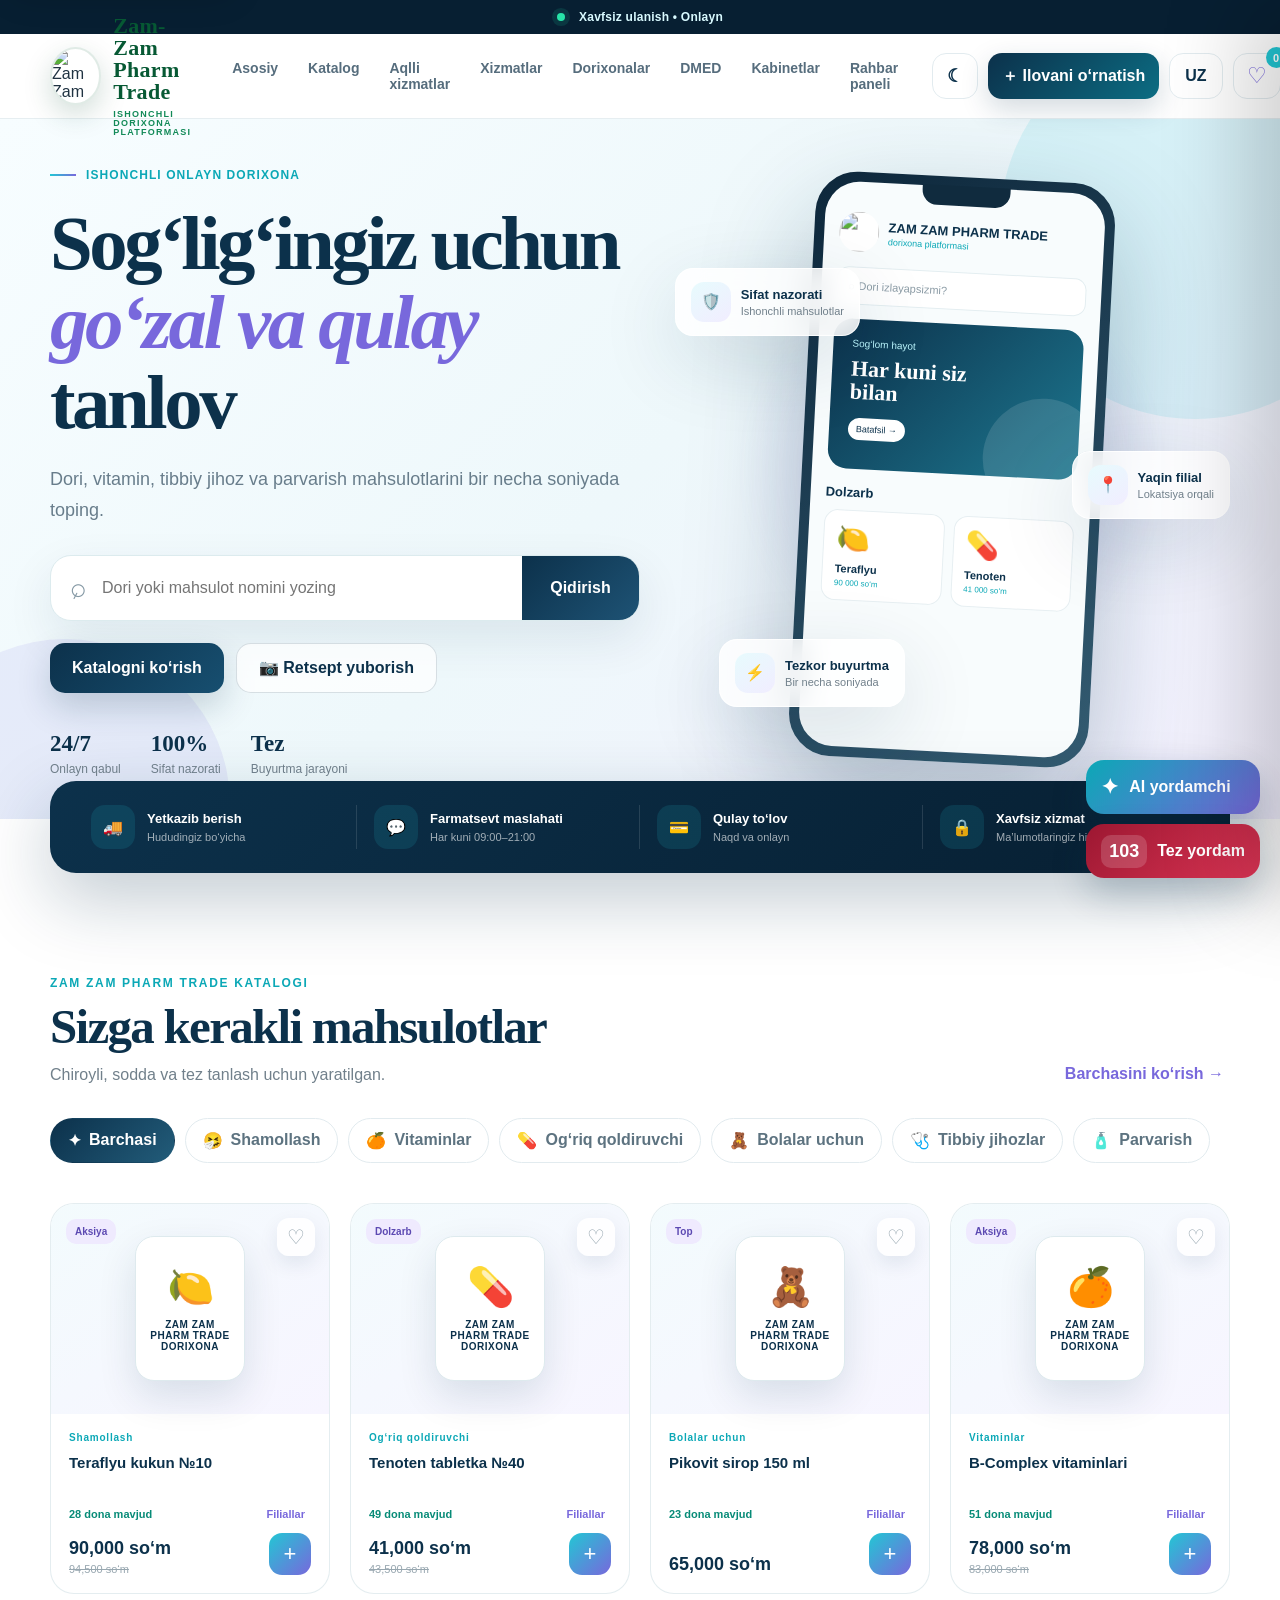
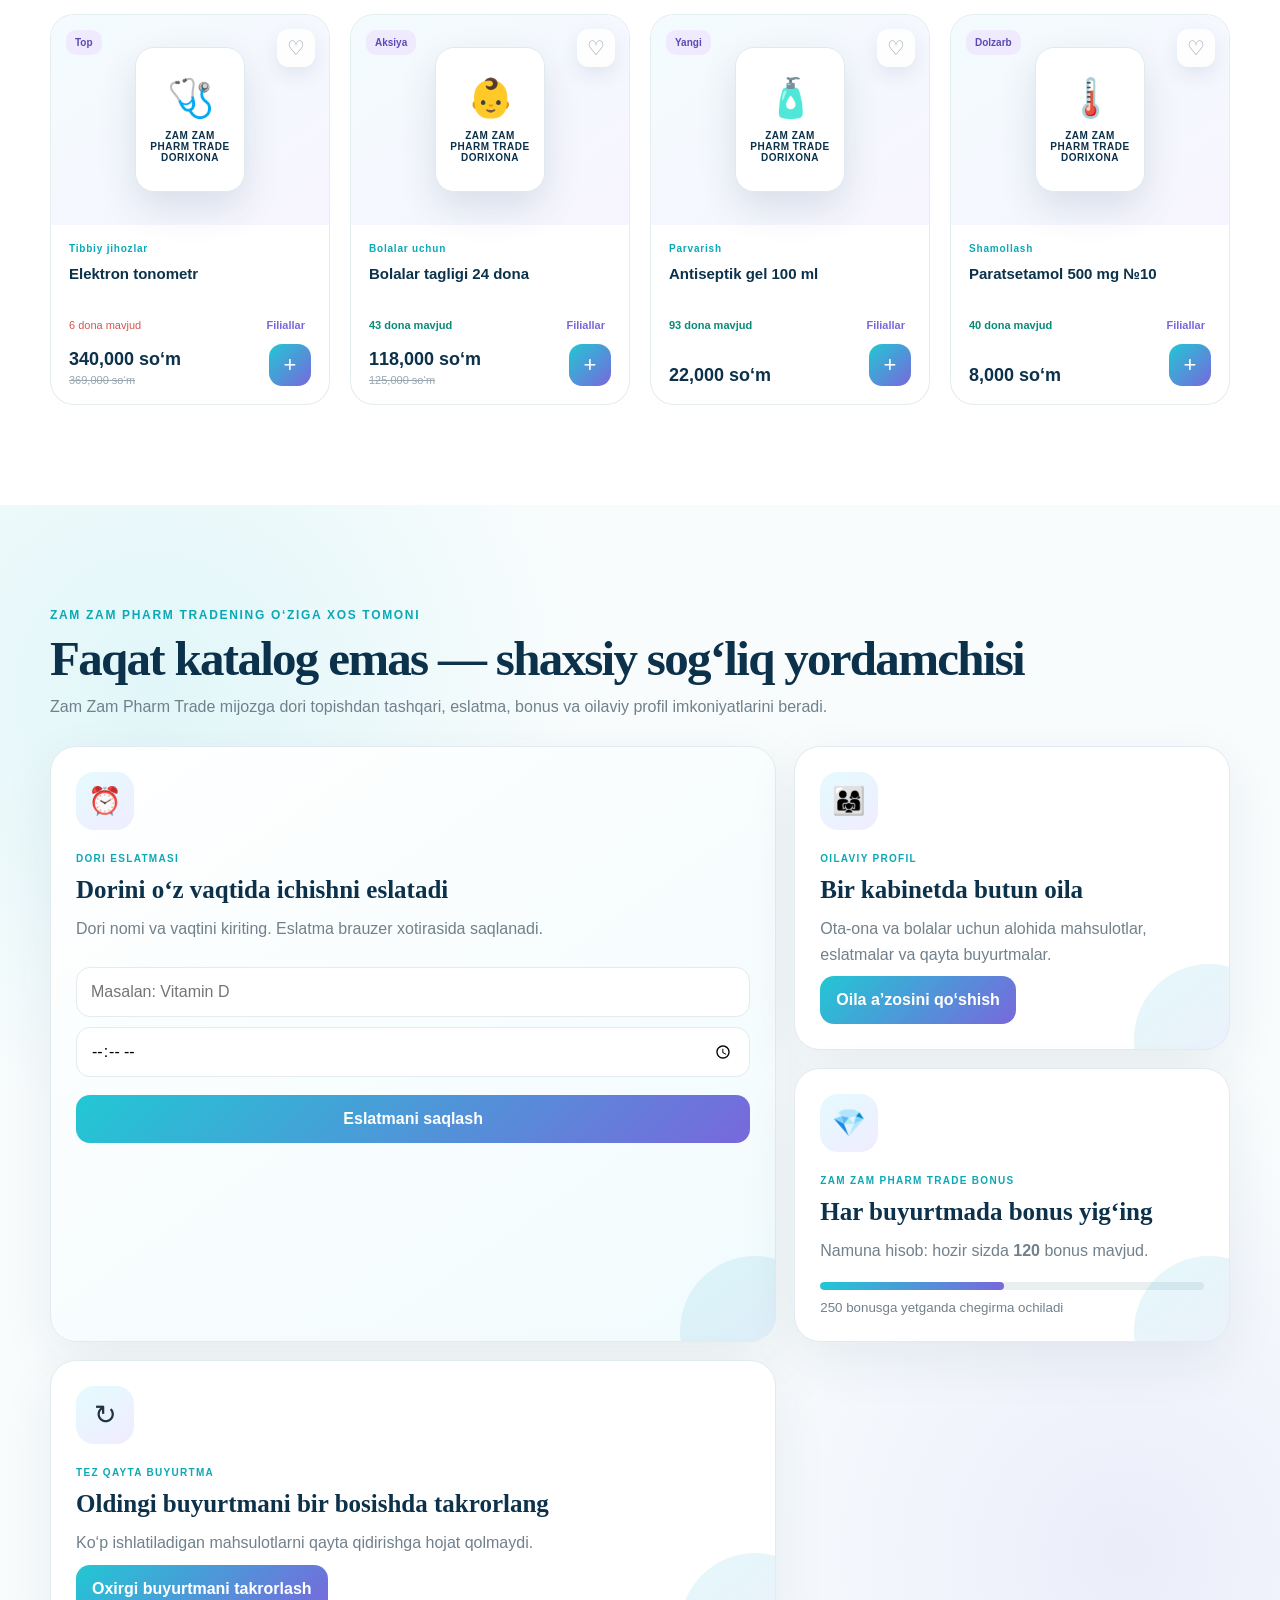
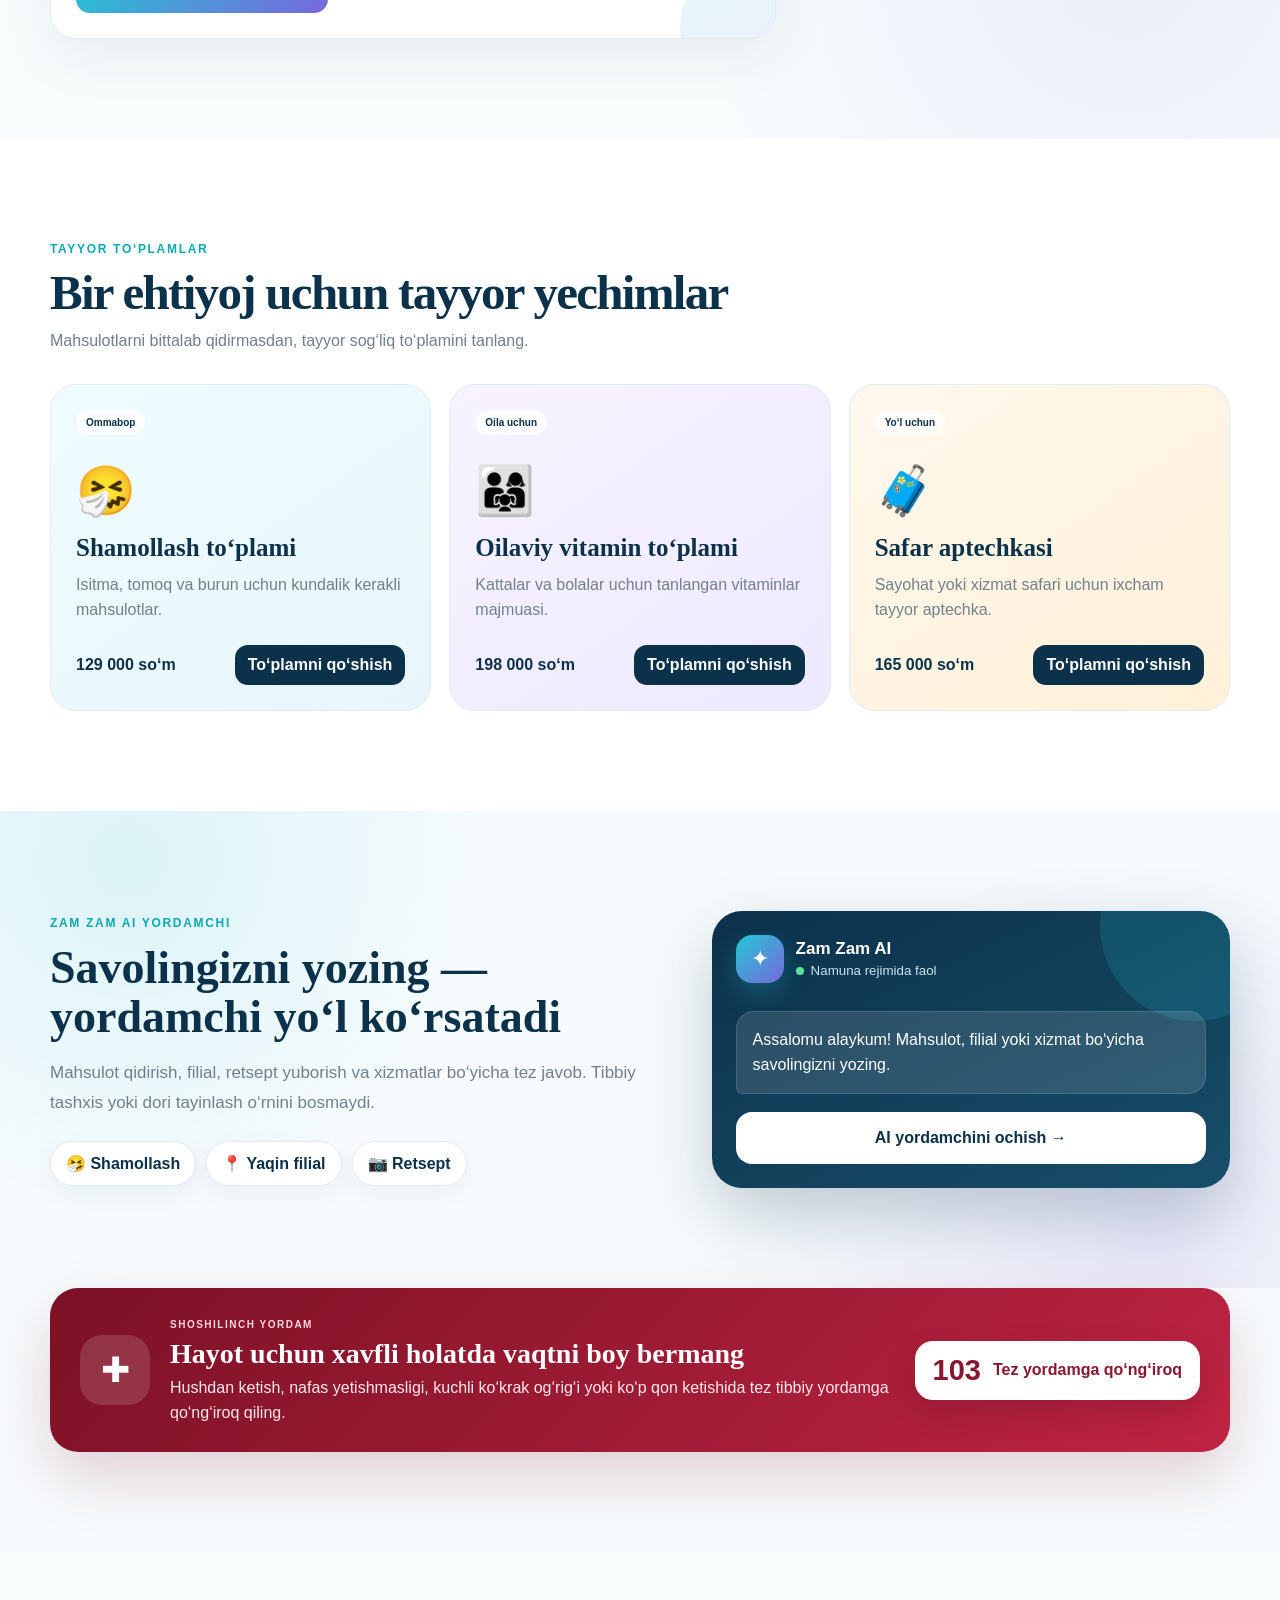
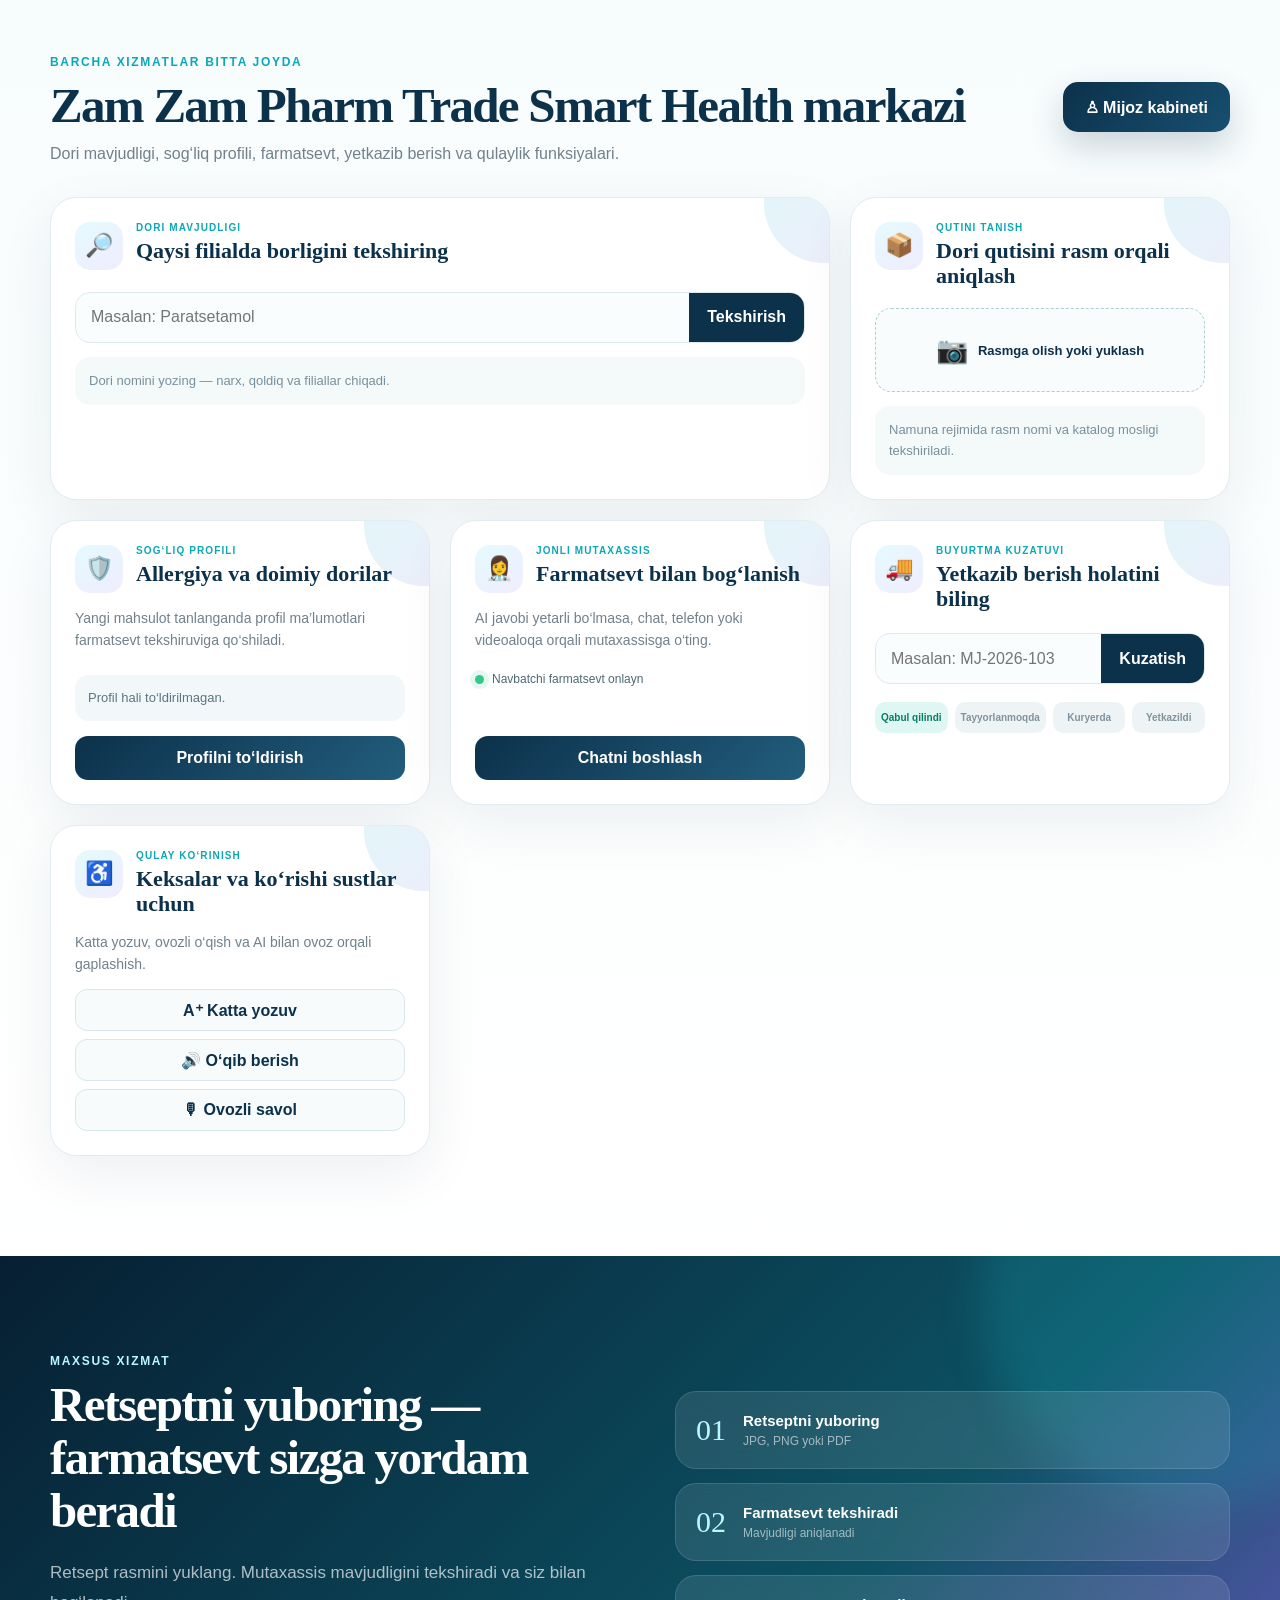
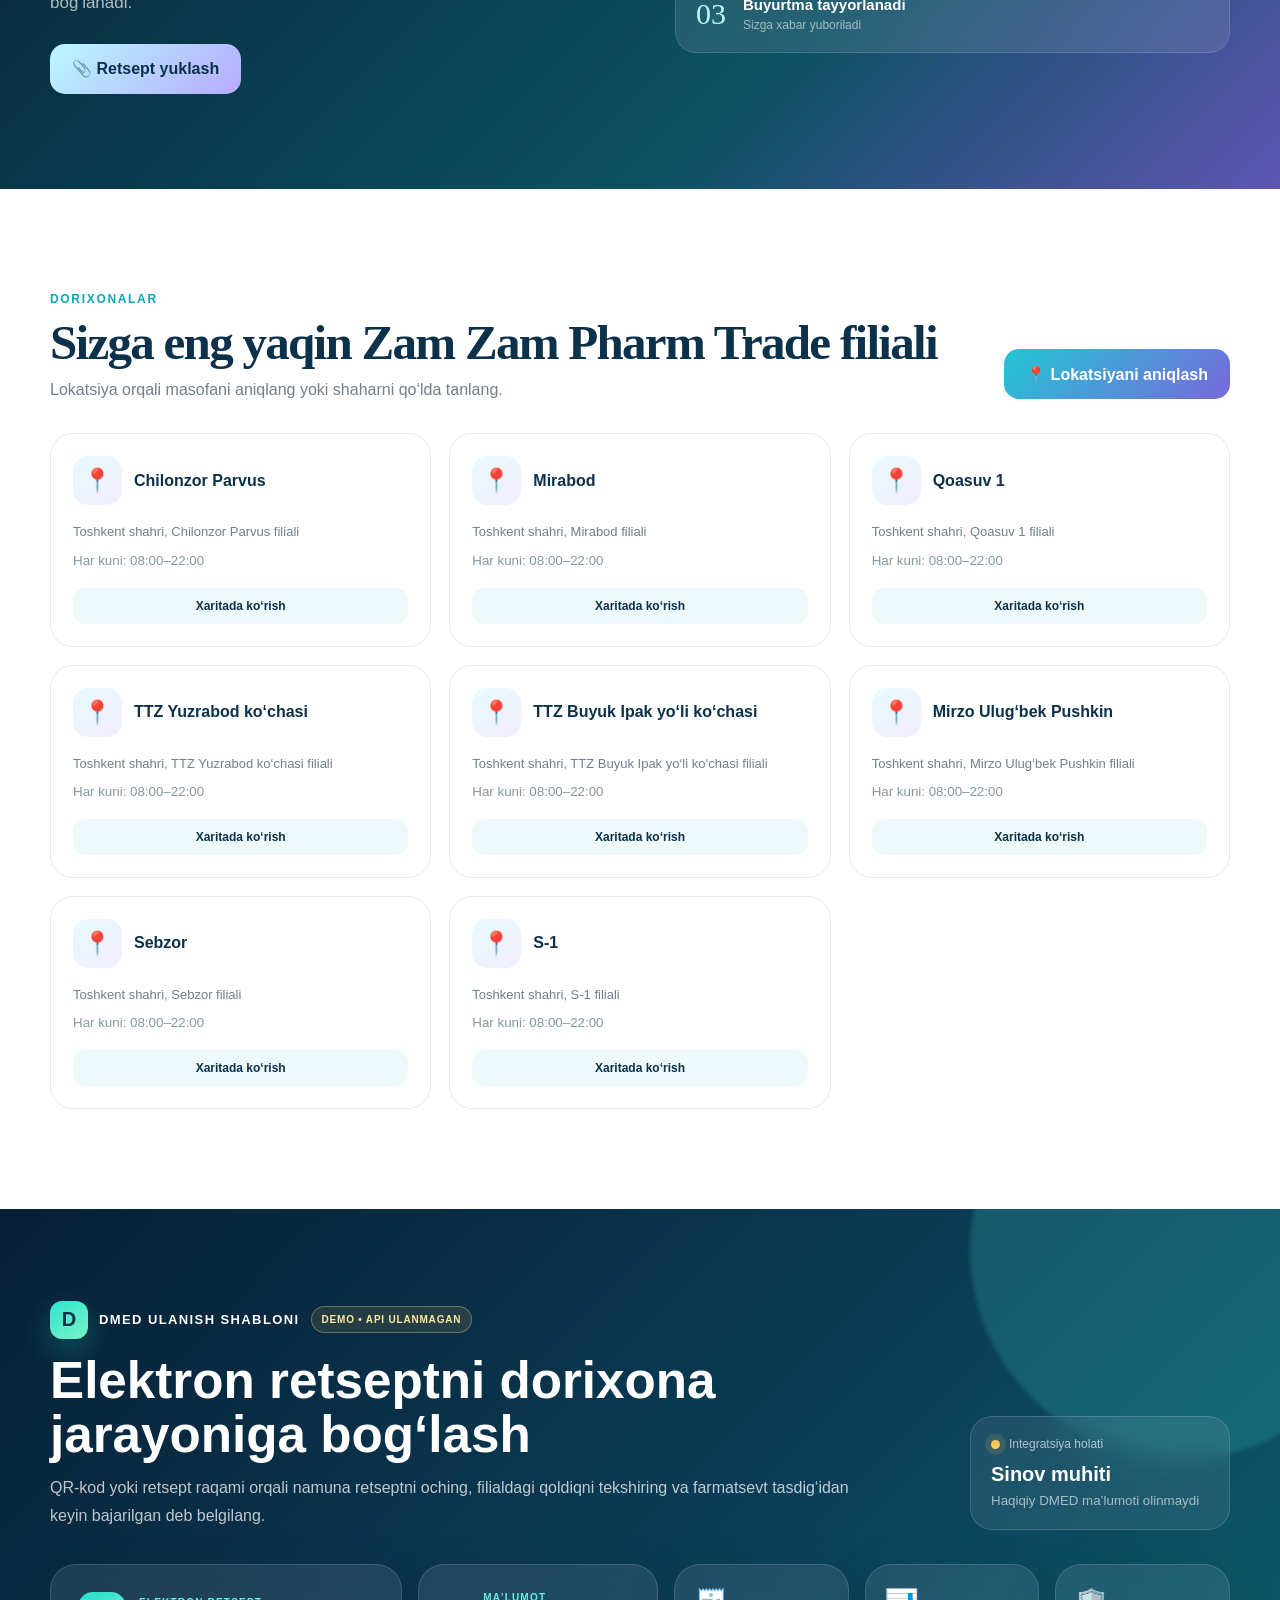
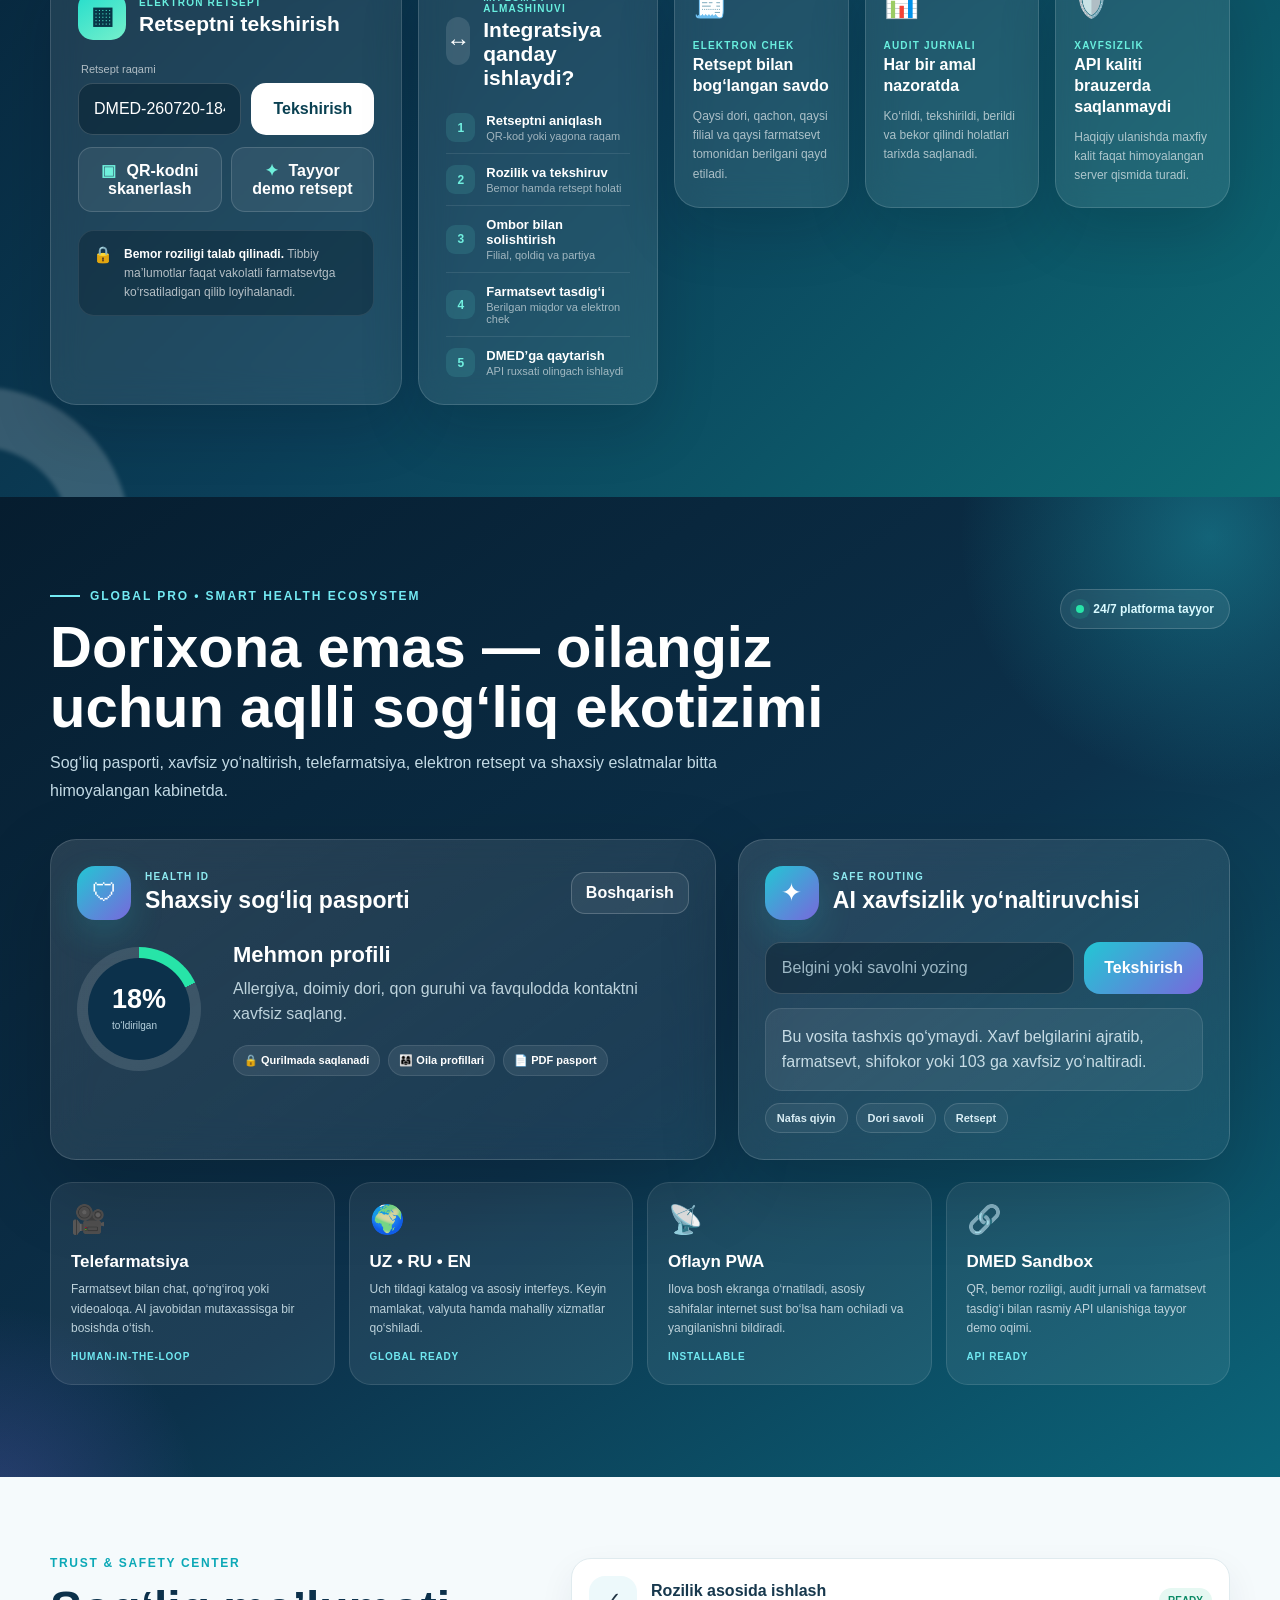
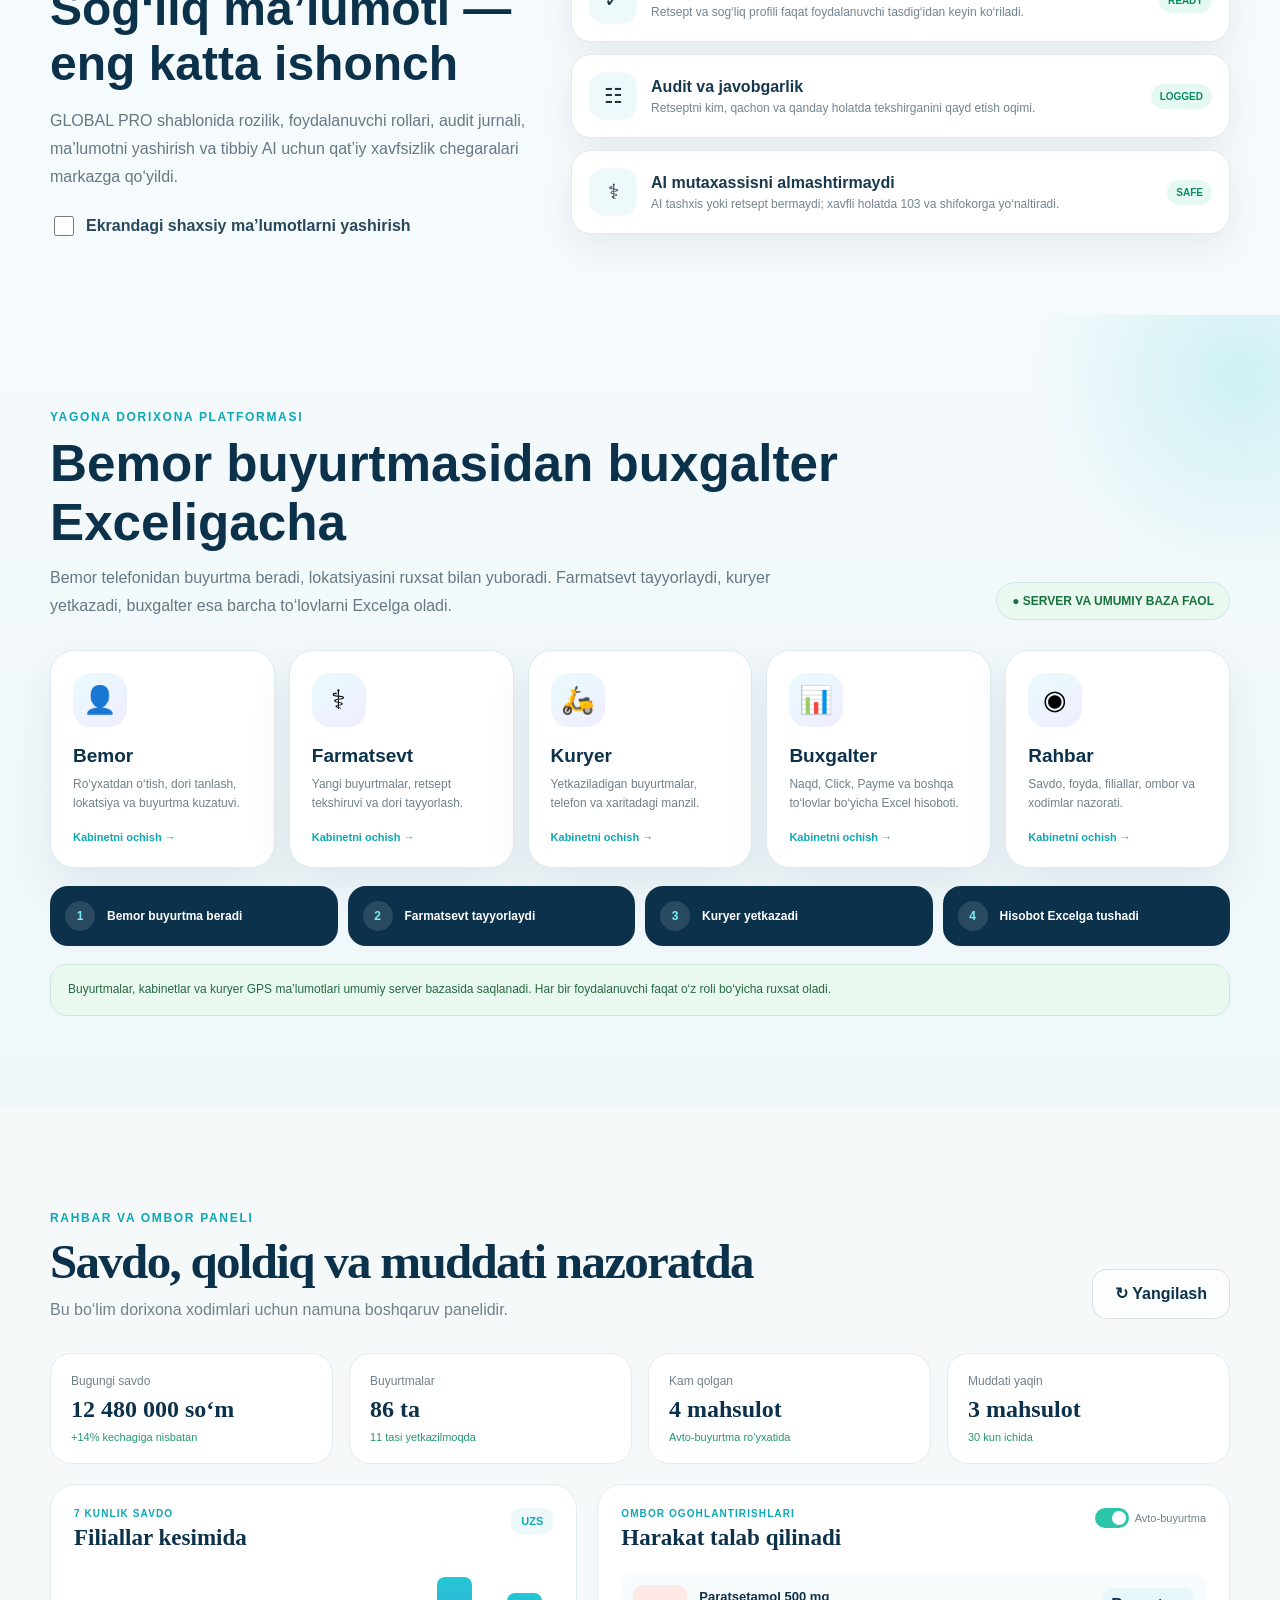
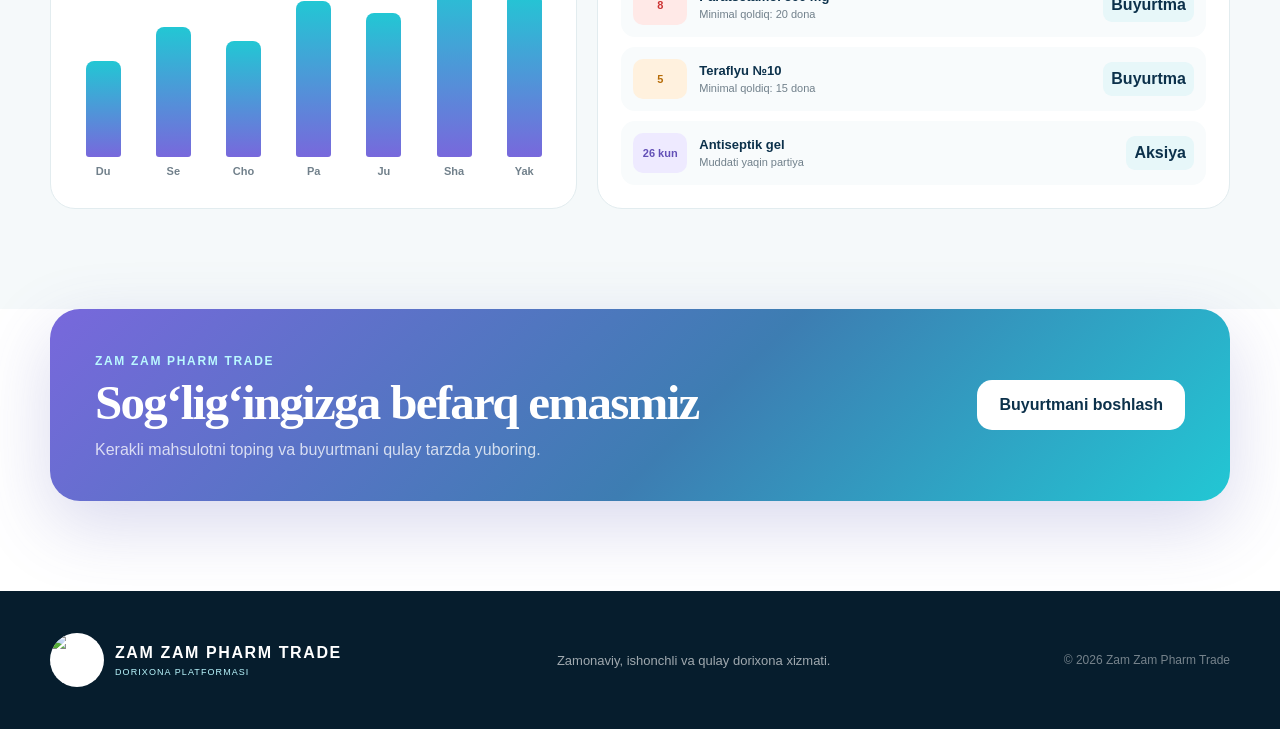
==== commit b23c2f8d: "Dizayn, logo va filiallar yangilandi" ====
--- a/templates/index.html
+++ b/templates/index.html
@@ -6,14 +6,14 @@
   <meta name="theme-color" content="#071f32">
   <meta name="application-name" content="Zam Zam Pharm Trade">
   <meta name="msapplication-TileColor" content="#071f32">
-  <meta name="msapplication-TileImage" content="assets/zam-zam-icon-192.png?v=14">
+  <meta name="msapplication-TileImage" content="assets/zam-zam-icon-192.png?v=18">
   <meta name="color-scheme" content="light dark">
   <meta name="description" content="Zam Zam Pharm Trade PLATFORM PRO — bemor buyurtmasi, 3 til, Excel va kuryerni jonli xaritada kuzatish demo platformasi">
-  <link rel="manifest" href="manifest.webmanifest?v=14">
-  <link rel="shortcut icon" href="assets/zam-zam-favicon.ico?v=14">
-  <link rel="apple-touch-icon" href="assets/zam-zam-icon-192.png?v=14">
-  <link rel="icon" type="image/png" sizes="192x192" href="assets/zam-zam-icon-192.png?v=14">
-  <link rel="icon" type="image/png" sizes="512x512" href="assets/zam-zam-icon-512.png?v=14">
+  <link rel="manifest" href="manifest.webmanifest?v=18">
+  <link rel="shortcut icon" href="assets/zam-zam-favicon.ico?v=18">
+  <link rel="apple-touch-icon" href="assets/zam-zam-icon-192.png?v=18">
+  <link rel="icon" type="image/png" sizes="192x192" href="assets/zam-zam-icon-192.png?v=18">
+  <link rel="icon" type="image/png" sizes="512x512" href="assets/zam-zam-icon-512.png?v=18">
   <meta name="mobile-web-app-capable" content="yes">
   <meta name="apple-mobile-web-app-capable" content="yes">
   <meta name="apple-mobile-web-app-status-bar-style" content="default">
@@ -71,12 +71,12 @@
   height:170px;
   margin:auto;
   padding:7px;
-  border-radius:42px;
+  border-radius:50%;
   background:linear-gradient(145deg,#fff,rgba(255,255,255,.45));
   box-shadow:0 30px 100px rgba(4,28,45,.36);
   animation:splashLogo 1s cubic-bezier(.18,.89,.32,1.28) both;
 }
-.splash-logo-frame img{width:100%;height:100%;object-fit:cover;border-radius:36px}
+.splash-logo-frame img{width:100%;height:100%;object-fit:contain;border-radius:50%;background:#fff}
 .splash h1{font-size:43px;letter-spacing:.18em;margin:25px 0 0;padding-left:.18em}
 .splash p{margin:7px 0 0;letter-spacing:.16em;color:#d8fbff}
 .splash small{display:block;margin-top:13px;color:rgba(255,255,255,.75)}
@@ -104,10 +104,10 @@
 }
 .header-inner{height:84px;display:flex;align-items:center;gap:34px}
 .brand{display:flex;align-items:center;gap:12px;margin-right:auto}
-.brand img{width:54px;height:54px;object-fit:cover;border-radius:17px;box-shadow:0 10px 24px rgba(12,49,75,.15)}
+.brand img{width:58px;height:58px;object-fit:contain;border-radius:50%;background:#fff;border:2px solid rgba(0,92,54,.12);box-shadow:0 10px 28px rgba(0,74,43,.18)}
 .brand span{display:flex;flex-direction:column;line-height:1}
-.brand strong{font-size:21px;letter-spacing:.08em;color:var(--navy)}
-.brand small{font-size:10px;letter-spacing:.12em;color:var(--cyan-dark);margin-top:6px}
+.brand strong{font-family:Georgia,serif;font-size:22px;letter-spacing:.015em;color:#075934;font-weight:800}
+.brand small{font-size:9px;letter-spacing:.14em;color:#138a58;margin-top:7px;font-weight:800}
 .desktop-nav{display:flex;gap:30px}
 .desktop-nav a{font-size:14px;font-weight:700;color:#566d7d;position:relative}
 .desktop-nav a:after{content:"";position:absolute;left:0;right:100%;bottom:-10px;height:2px;background:linear-gradient(90deg,var(--cyan),var(--purple));transition:.25s}
@@ -183,7 +183,7 @@
 .phone-top{width:88px;height:20px;border-radius:0 0 15px 15px;background:#102b3e;position:absolute;left:50%;top:9px;transform:translateX(-50%);z-index:4}
 .phone-screen{height:100%;border-radius:34px;background:#f8fcfd;padding:30px 15px 18px;overflow:hidden}
 .phone-brand{display:flex;align-items:center;gap:9px}
-.phone-brand img{width:40px;height:40px;border-radius:12px}
+.phone-brand img{width:40px;height:40px;object-fit:contain;border-radius:50%;background:#fff}
 .phone-brand div{display:flex;flex-direction:column}
 .phone-brand b{font-size:13px;color:var(--navy)}
 .phone-brand small{font-size:9px;color:var(--cyan-dark);margin-top:2px}
@@ -299,7 +299,7 @@
 .branch-card p{font-size:13px;line-height:1.55;color:var(--muted);margin:17px 0 10px}
 .branch-card>small{color:#8797a0}
 .distance{align-self:flex-start;margin-top:12px;padding:7px 9px;border-radius:10px;background:#efeafe;color:#5c49b2;font-size:11px;font-weight:800}
-.branch-actions{display:grid;grid-template-columns:1fr 1fr;gap:8px;margin-top:20px}
+.branch-actions{display:grid;grid-template-columns:1fr 1fr;gap:8px;margin-top:20px}.branch-actions.single{grid-template-columns:1fr}
 .branch-actions a{text-align:center;padding:11px;border-radius:12px;font-size:12px;font-weight:800}
 .call-link{background:var(--navy);color:#fff}
 .map-link{background:#eef9fb;color:var(--navy)}
@@ -315,7 +315,7 @@
 footer{background:#061d2d;color:#fff;padding:42px 0}
 .footer-grid{display:grid;grid-template-columns:1fr 1fr auto;align-items:center;gap:30px}
 .footer-brand{display:flex;align-items:center;gap:11px}
-.footer-brand img{width:50px;height:50px;border-radius:15px}
+.footer-brand img{width:54px;height:54px;object-fit:contain;border-radius:50%;background:#fff}
 .footer-brand div{display:flex;flex-direction:column}
 .footer-brand strong{letter-spacing:.1em}
 .footer-brand small{font-size:9px;letter-spacing:.12em;color:#baf8ff;margin-top:5px}
@@ -966,8 +966,8 @@
       <a class="brand" href="#home">
         <img src="assets/zam-zam-pharm-trade-logo.png" alt="Zam Zam Pharm Trade logosi">
         <span>
-          <strong>ZAM ZAM PHARM TRADE</strong>
-          <small>DORIXONA PLATFORMASI</small>
+          <strong>Zam-Zam Pharm Trade</strong>
+          <small>ISHONCHLI DORIXONA PLATFORMASI</small>
         </span>
       </a>
 
@@ -1598,7 +1598,7 @@
         <div class="form-stack">
           <input id="prescriptionName" type="text" placeholder="Ism va familiya">
           <input id="prescriptionPhone" type="tel" placeholder="Telefon: +998 ...">
-          <select id="prescriptionBranch"><option value="">Filialni tanlang</option><option>Toshkent filiali</option><option>Samarqand filiali</option><option>Andijon filiali</option><option>Farg‘ona filiali</option><option>Namangan filiali</option></select>
+          <select id="prescriptionBranch"><option value="">Filialni tanlang</option><option>Chilonzor Parvus</option><option>Mirabod</option><option>Qoasuv 1</option><option>TTZ Yuzrabod ko‘chasi</option><option>TTZ Buyuk Ipak yo‘li ko‘chasi</option><option>Mirzo Ulug‘bek Pushkin</option><option>Sebzor</option><option>S-1</option></select>
           <label class="consent-row"><input id="prescriptionConsent" type="checkbox"> <span>Retseptni farmatsevt ko‘rib chiqishiga roziman.</span></label>
         </div>
       </div>
@@ -1616,12 +1616,8 @@
       <p>Brauzer ruxsat so‘rasa, “Ruxsat berish” tugmasini bosing.</p>
       <button id="detectLocation" class="primary-button full-button" type="button">Lokatsiyani aniqlash</button>
       <select id="citySelect">
-        <option value="">Yoki hududni tanlang</option>
-        <option value="tashkent">Toshkent</option>
-        <option value="samarkand">Samarqand</option>
-        <option value="andijan">Andijon</option>
-        <option value="fergana">Farg‘ona</option>
-        <option value="namangan">Namangan</option>
+        <option value="">Hududni tanlang</option>
+        <option value="tashkent">Toshkent — barcha filiallar</option>
       </select>
       <button id="manualLocation" class="soft-button full-button" type="button">Tanlangan hududni ko‘rsatish</button>
       <div id="locationStatus" class="status hidden"></div>
@@ -1715,7 +1711,7 @@
         <div class="dmed-patient-grid">
           <article><span>👤</span><div><small>BEMOR</small><b>M*** A***</b><em>1987-yil • ma’lumot yashirilgan</em></div></article>
           <article><span>🩺</span><div><small>SHIFOKOR</small><b>D. Karimova</b><em>Oilaviy poliklinika №12</em></div></article>
-          <article><span>🏥</span><div><small>QABUL FILIALI</small><b id="dmedSelectedBranch">Toshkent filiali</b><em>Ombor qoldig‘i tekshirildi</em></div></article>
+          <article><span>🏥</span><div><small>QABUL FILIALI</small><b id="dmedSelectedBranch">Chilonzor Parvus</b><em>Ombor qoldig‘i tekshirildi</em></div></article>
         </div>
 
         <div class="dmed-prescription-table-wrap">
@@ -1903,11 +1899,14 @@
 ];
 
 var branches = [
-  {id:"tashkent",city:"tashkent",name:"Zam Zam Pharm Trade — Toshkent",address:"Toshkent shahri, aniq manzilni shu yerga yozasiz",phone:"+998900000000",lat:41.311081,lon:69.240562},
-  {id:"samarkand",city:"samarkand",name:"Zam Zam Pharm Trade — Samarqand",address:"Samarqand shahri, aniq manzilni shu yerga yozasiz",phone:"+998900000001",lat:39.6542,lon:66.9597},
-  {id:"andijan",city:"andijan",name:"Zam Zam Pharm Trade — Andijon",address:"Andijon shahri, aniq manzilni shu yerga yozasiz",phone:"+998900000002",lat:40.7821,lon:72.3442},
-  {id:"fergana",city:"fergana",name:"Zam Zam Pharm Trade — Farg‘ona",address:"Farg‘ona shahri, aniq manzilni shu yerga yozasiz",phone:"+998900000003",lat:40.3894,lon:71.787},
-  {id:"namangan",city:"namangan",name:"Zam Zam Pharm Trade — Namangan",address:"Namangan shahri, aniq manzilni shu yerga yozasiz",phone:"+998900000004",lat:40.9983,lon:71.6726}
+  {id:"chilonzor-parvus",city:"tashkent",name:"Chilonzor Parvus",address:"Toshkent shahri, Chilonzor Parvus filiali",phone:"",lat:null,lon:null},
+  {id:"mirabod",city:"tashkent",name:"Mirabod",address:"Toshkent shahri, Mirabod filiali",phone:"",lat:null,lon:null},
+  {id:"qoasuv-1",city:"tashkent",name:"Qoasuv 1",address:"Toshkent shahri, Qoasuv 1 filiali",phone:"",lat:null,lon:null},
+  {id:"ttz-yuzrabod",city:"tashkent",name:"TTZ Yuzrabod ko‘chasi",address:"Toshkent shahri, TTZ Yuzrabod ko‘chasi filiali",phone:"",lat:null,lon:null},
+  {id:"ttz-buyuk-ipak-yoli",city:"tashkent",name:"TTZ Buyuk Ipak yo‘li ko‘chasi",address:"Toshkent shahri, TTZ Buyuk Ipak yo‘li ko‘chasi filiali",phone:"",lat:null,lon:null},
+  {id:"mirzo-ulugbek-pushkin",city:"tashkent",name:"Mirzo Ulug‘bek Pushkin",address:"Toshkent shahri, Mirzo Ulug‘bek Pushkin filiali",phone:"",lat:null,lon:null},
+  {id:"sebzor",city:"tashkent",name:"Sebzor",address:"Toshkent shahri, Sebzor filiali",phone:"",lat:null,lon:null},
+  {id:"s-1",city:"tashkent",name:"S-1",address:"Toshkent shahri, S-1 filiali",phone:"",lat:null,lon:null}
 ];
 
 var selectedCategory = "all";
@@ -2136,14 +2135,16 @@
 }
 
 function directionLink(branch) {
-  if (currentLocation) {
+  var hasCoordinates = typeof branch.lat === "number" && typeof branch.lon === "number" &&
+    isFinite(branch.lat) && isFinite(branch.lon) && !(branch.lat === 0 && branch.lon === 0);
+  if (currentLocation && hasCoordinates) {
     return "https://www.google.com/maps/dir/?api=1&origin=" +
       currentLocation.lat + "," + currentLocation.lon +
       "&destination=" + branch.lat + "," + branch.lon +
       "&travelmode=driving";
   }
-
-  return "https://www.google.com/maps/search/?api=1&query=" + branch.lat + "," + branch.lon;
+  return "https://www.google.com/maps/search/?api=1&query=" +
+    encodeURIComponent(branch.address + ", Toshkent, Zam-Zam Pharm Trade");
 }
 
 function renderBranches(list) {
@@ -2164,9 +2165,9 @@
       '<p>' + branch.address + '</p>' +
       '<small>Har kuni: 08:00–22:00</small>' +
       (typeof branch.distance === "number" ? '<span class="distance">' + formatDistance(branch.distance) + '</span>' : '') +
-      '<div class="branch-actions">' +
-      '<a class="call-link" href="tel:' + branch.phone + '">Qo‘ng‘iroq</a>' +
-      '<a class="map-link" target="_blank" rel="noopener" href="' + directionLink(branch) + '">Yo‘nalish</a>' +
+      '<div class="branch-actions' + (!branch.phone ? ' single' : '') + '">' +
+      (branch.phone ? '<a class="call-link" href="tel:' + branch.phone + '">Qo‘ng‘iroq</a>' : '') +
+      '<a class="map-link" target="_blank" rel="noopener" href="' + directionLink(branch) + '">Xaritada ko‘rish</a>' +
       '</div></article>';
   }
 
@@ -2177,31 +2178,35 @@
   var sorted = [];
   var i;
   var branch;
+  var hasExactLocation = false;
 
   currentLocation = {lat:lat, lon:lon};
 
   for (i = 0; i < branches.length; i++) {
     branch = branches[i];
-    sorted.push({
-      id:branch.id,
-      city:branch.city,
-      name:branch.name,
-      address:branch.address,
-      phone:branch.phone,
-      lat:branch.lat,
-      lon:branch.lon,
-      distance:distanceKm(lat, lon, branch.lat, branch.lon)
-    });
+    var item = {
+      id:branch.id, city:branch.city, name:branch.name, address:branch.address,
+      phone:branch.phone, lat:branch.lat, lon:branch.lon
+    };
+    if (typeof branch.lat === "number" && typeof branch.lon === "number" &&
+        isFinite(branch.lat) && isFinite(branch.lon) && !(branch.lat === 0 && branch.lon === 0)) {
+      item.distance = distanceKm(lat, lon, branch.lat, branch.lon);
+      hasExactLocation = true;
+    }
+    sorted.push(item);
   }
 
   sorted.sort(function (a, b) {
+    if (typeof a.distance !== "number") return 1;
+    if (typeof b.distance !== "number") return -1;
     return a.distance - b.distance;
   });
 
   renderBranches(sorted);
   document.getElementById("nearestResult").className = "nearest-result";
-  document.getElementById("nearestResult").innerHTML =
-    "<b>Eng yaqin filial:</b> " + sorted[0].name + " — " + formatDistance(sorted[0].distance);
+  document.getElementById("nearestResult").innerHTML = hasExactLocation
+    ? "<b>Eng yaqin filial:</b> " + sorted[0].name + " — " + formatDistance(sorted[0].distance)
+    : "<b>Filiallar ko‘rsatildi.</b> Aniq lokatsiyalar kiritilgach eng yaqin filial avtomatik hisoblanadi.";
 
   closeModal("locationModal");
 }
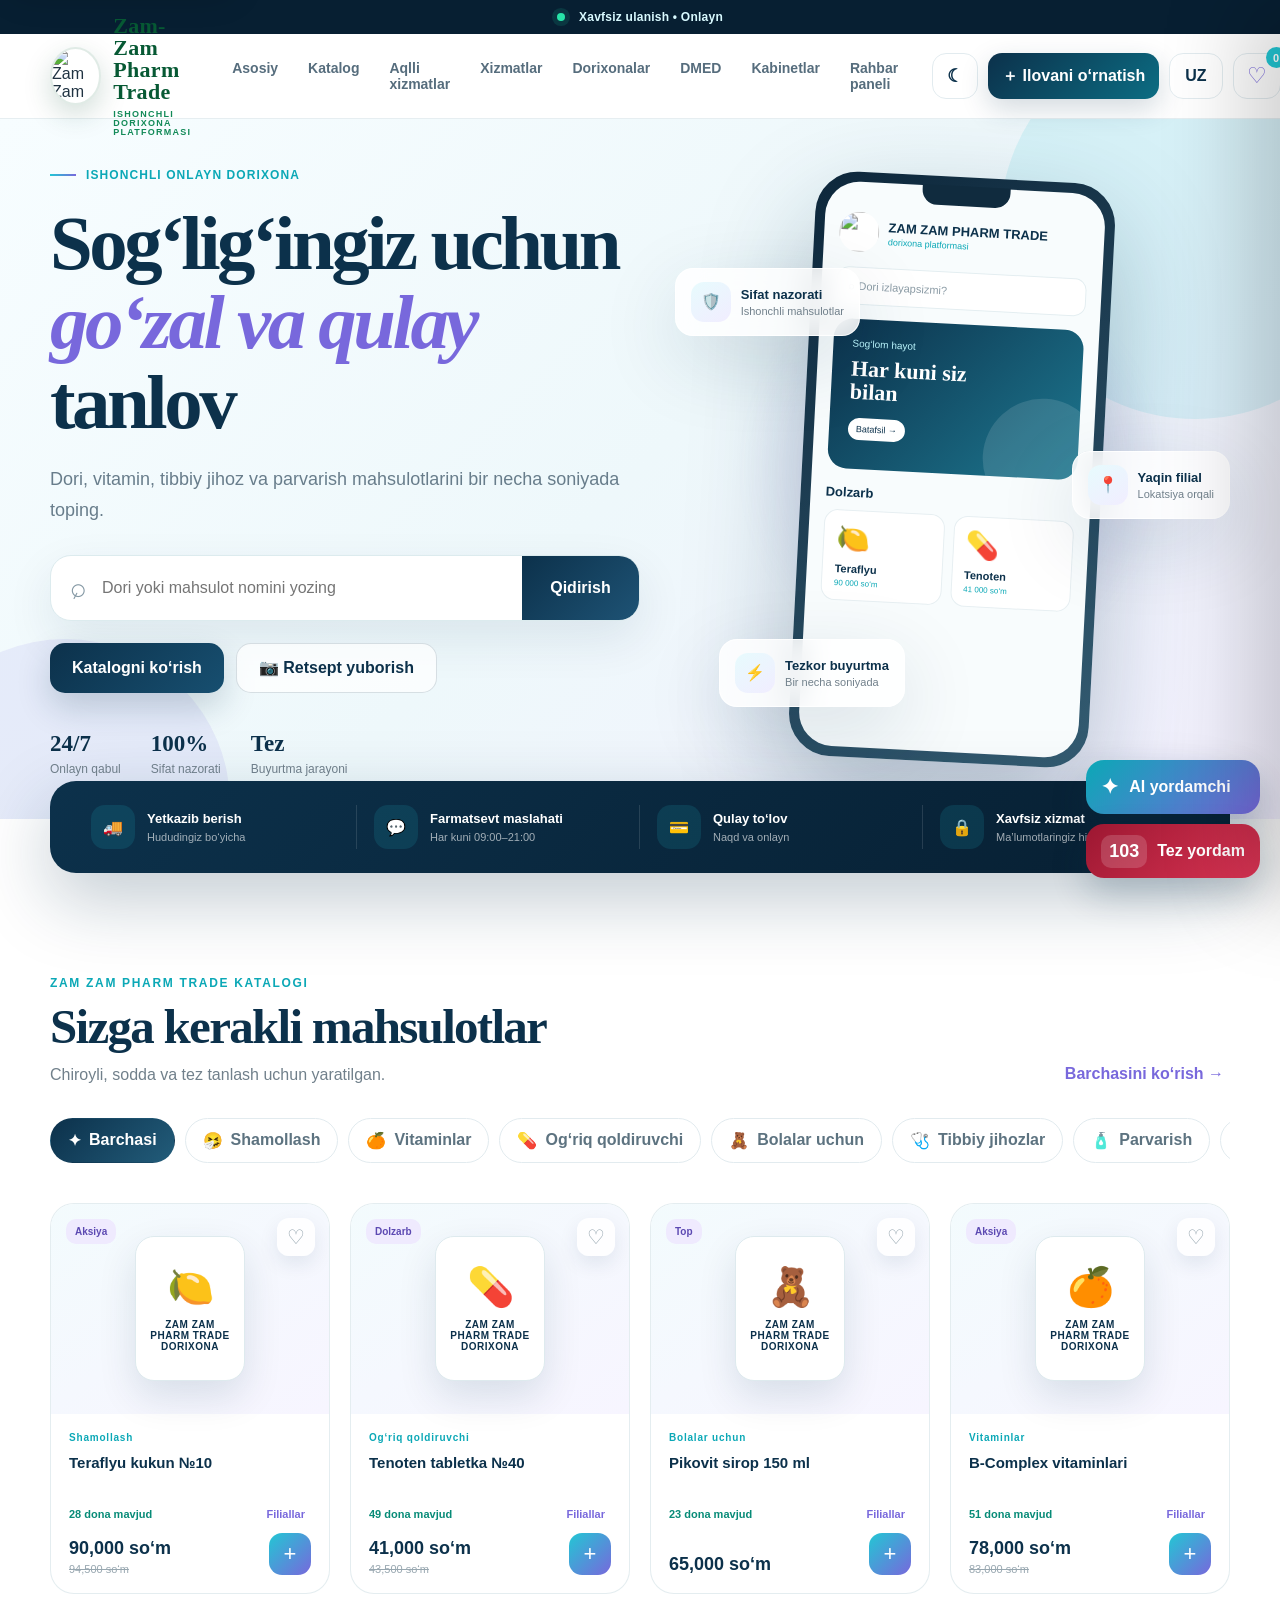
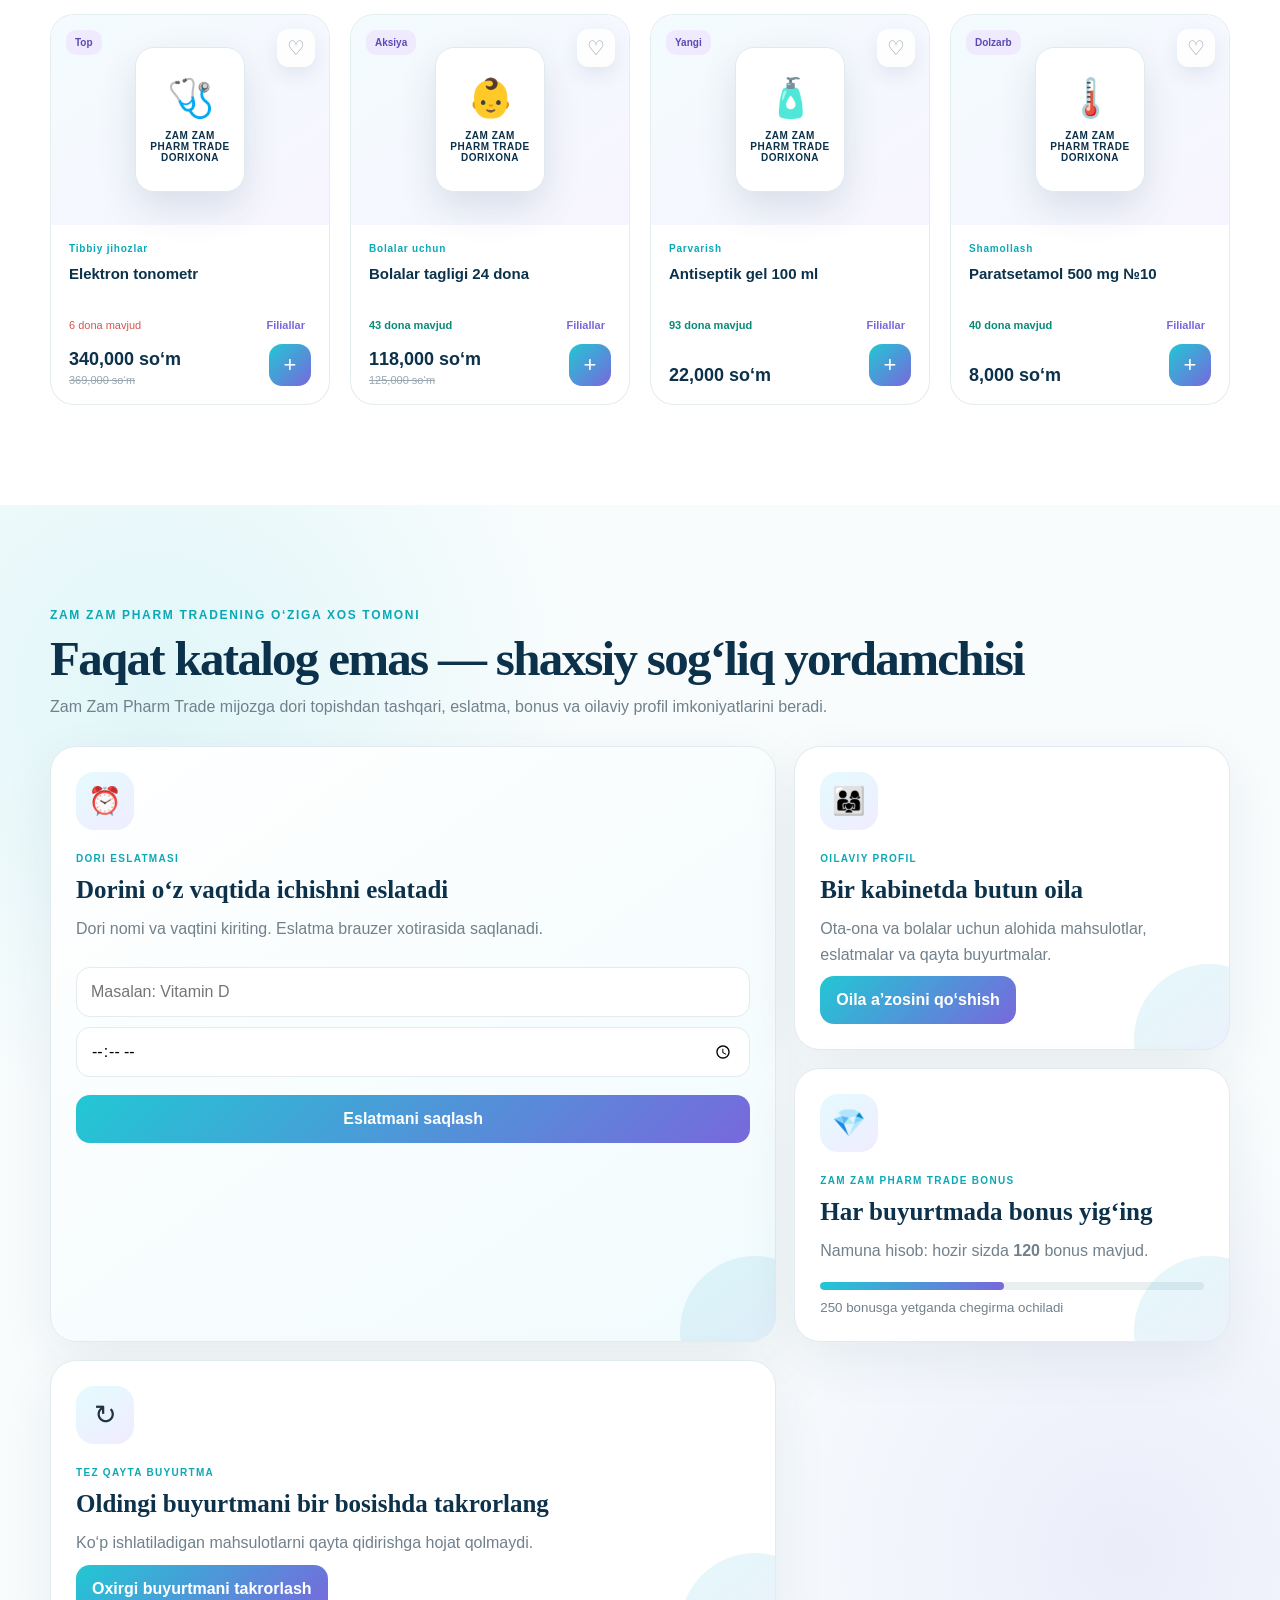
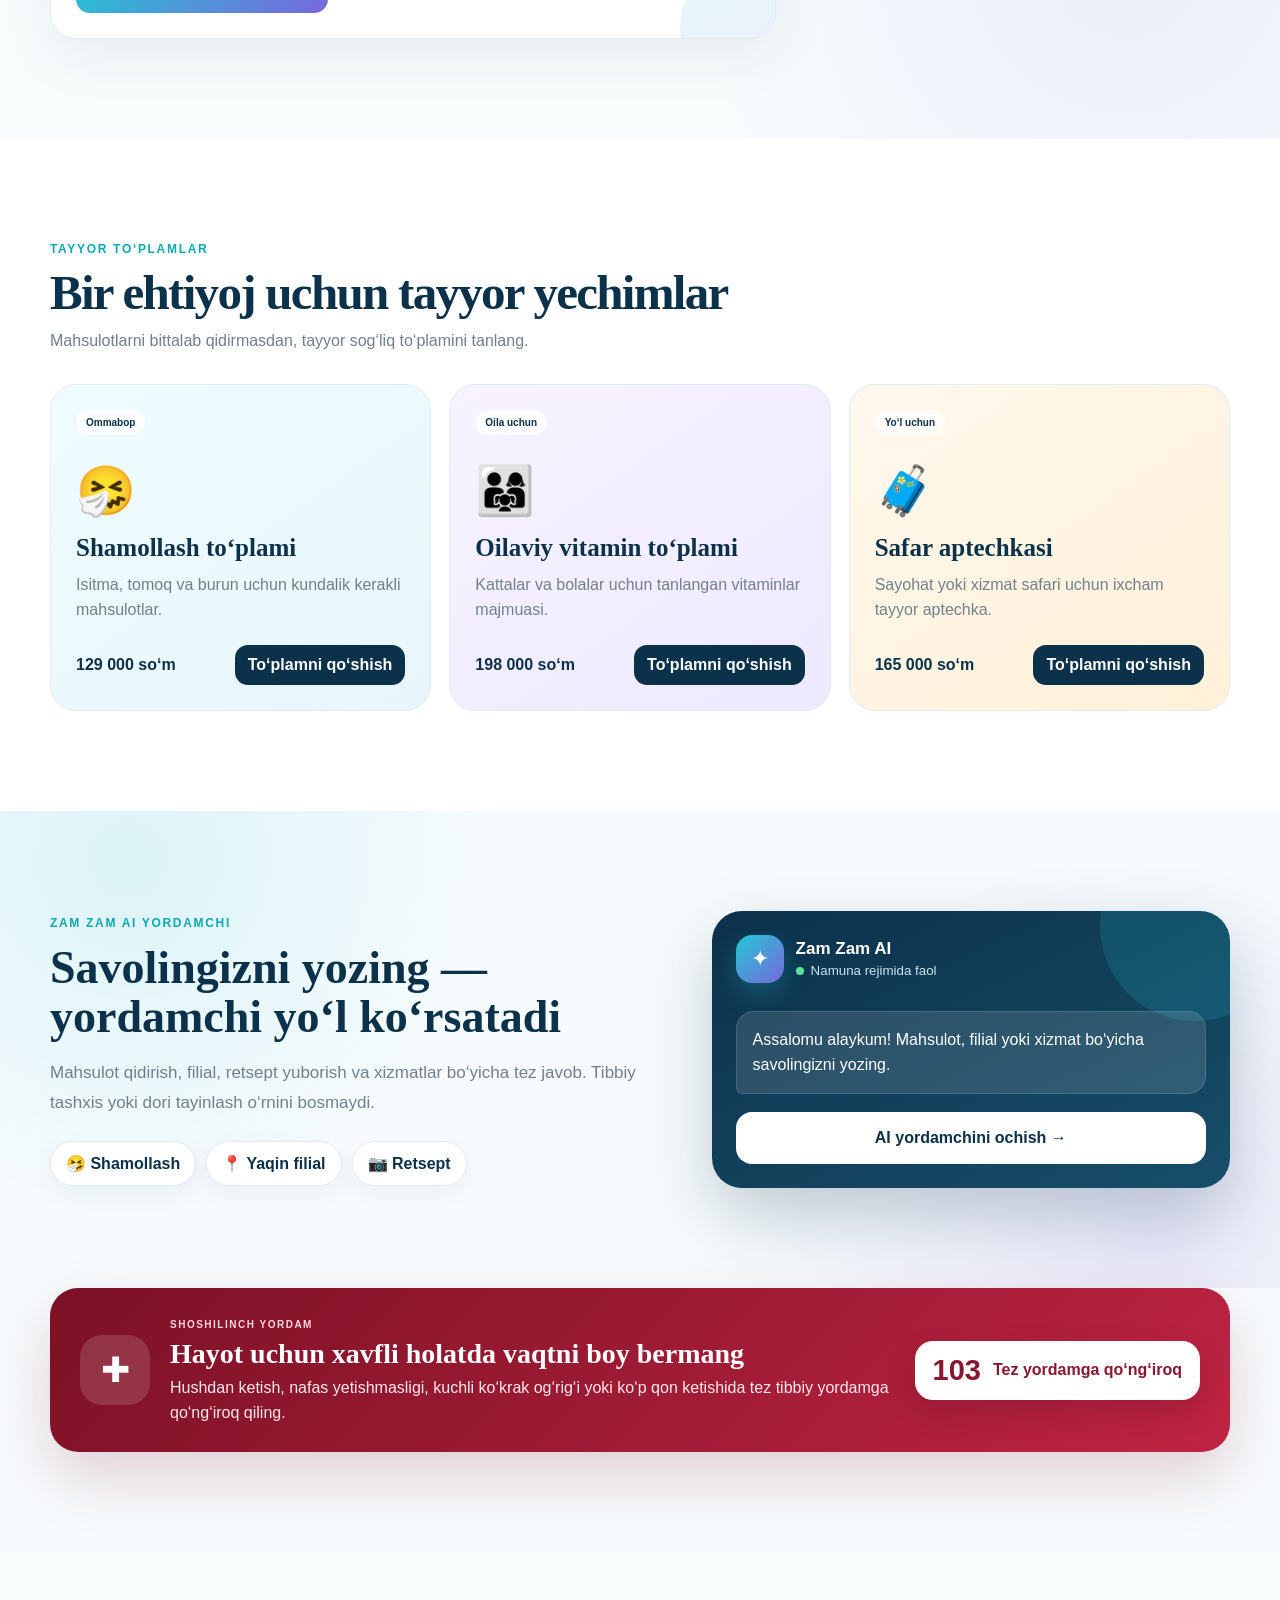
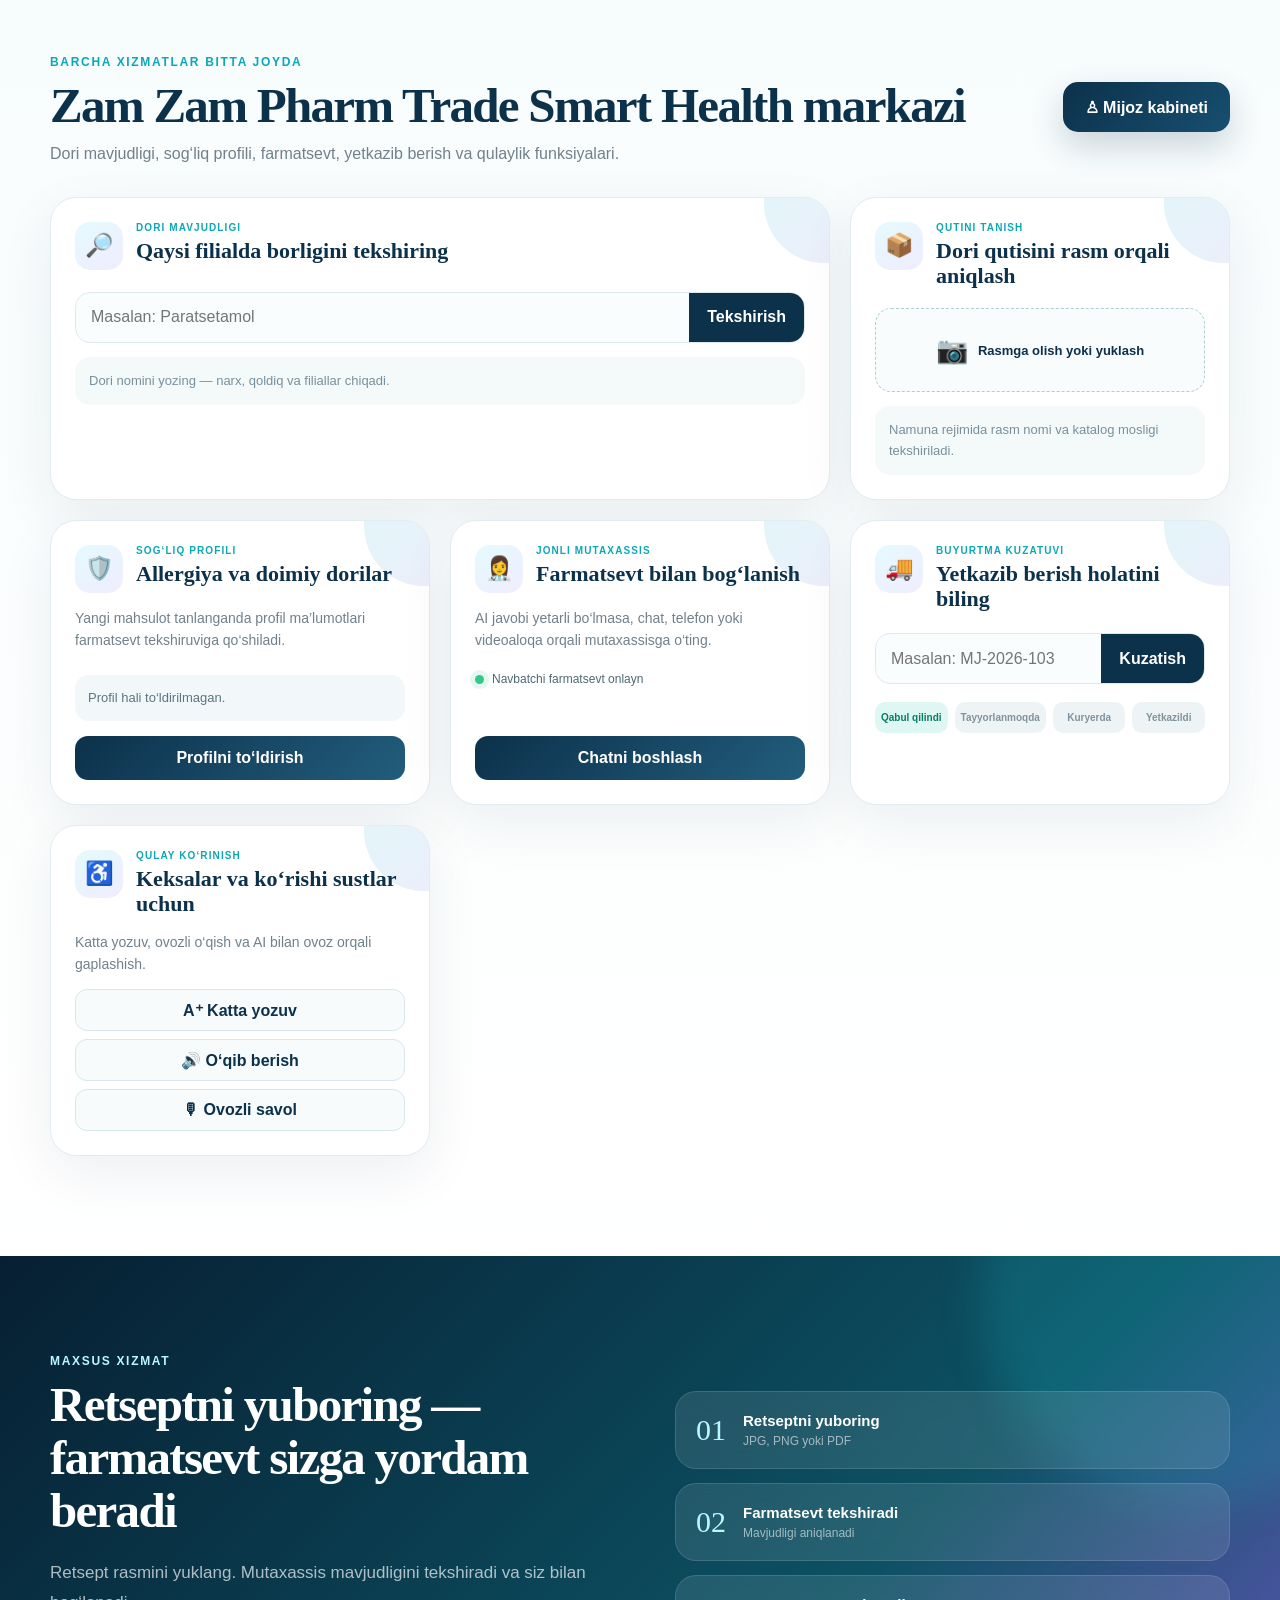
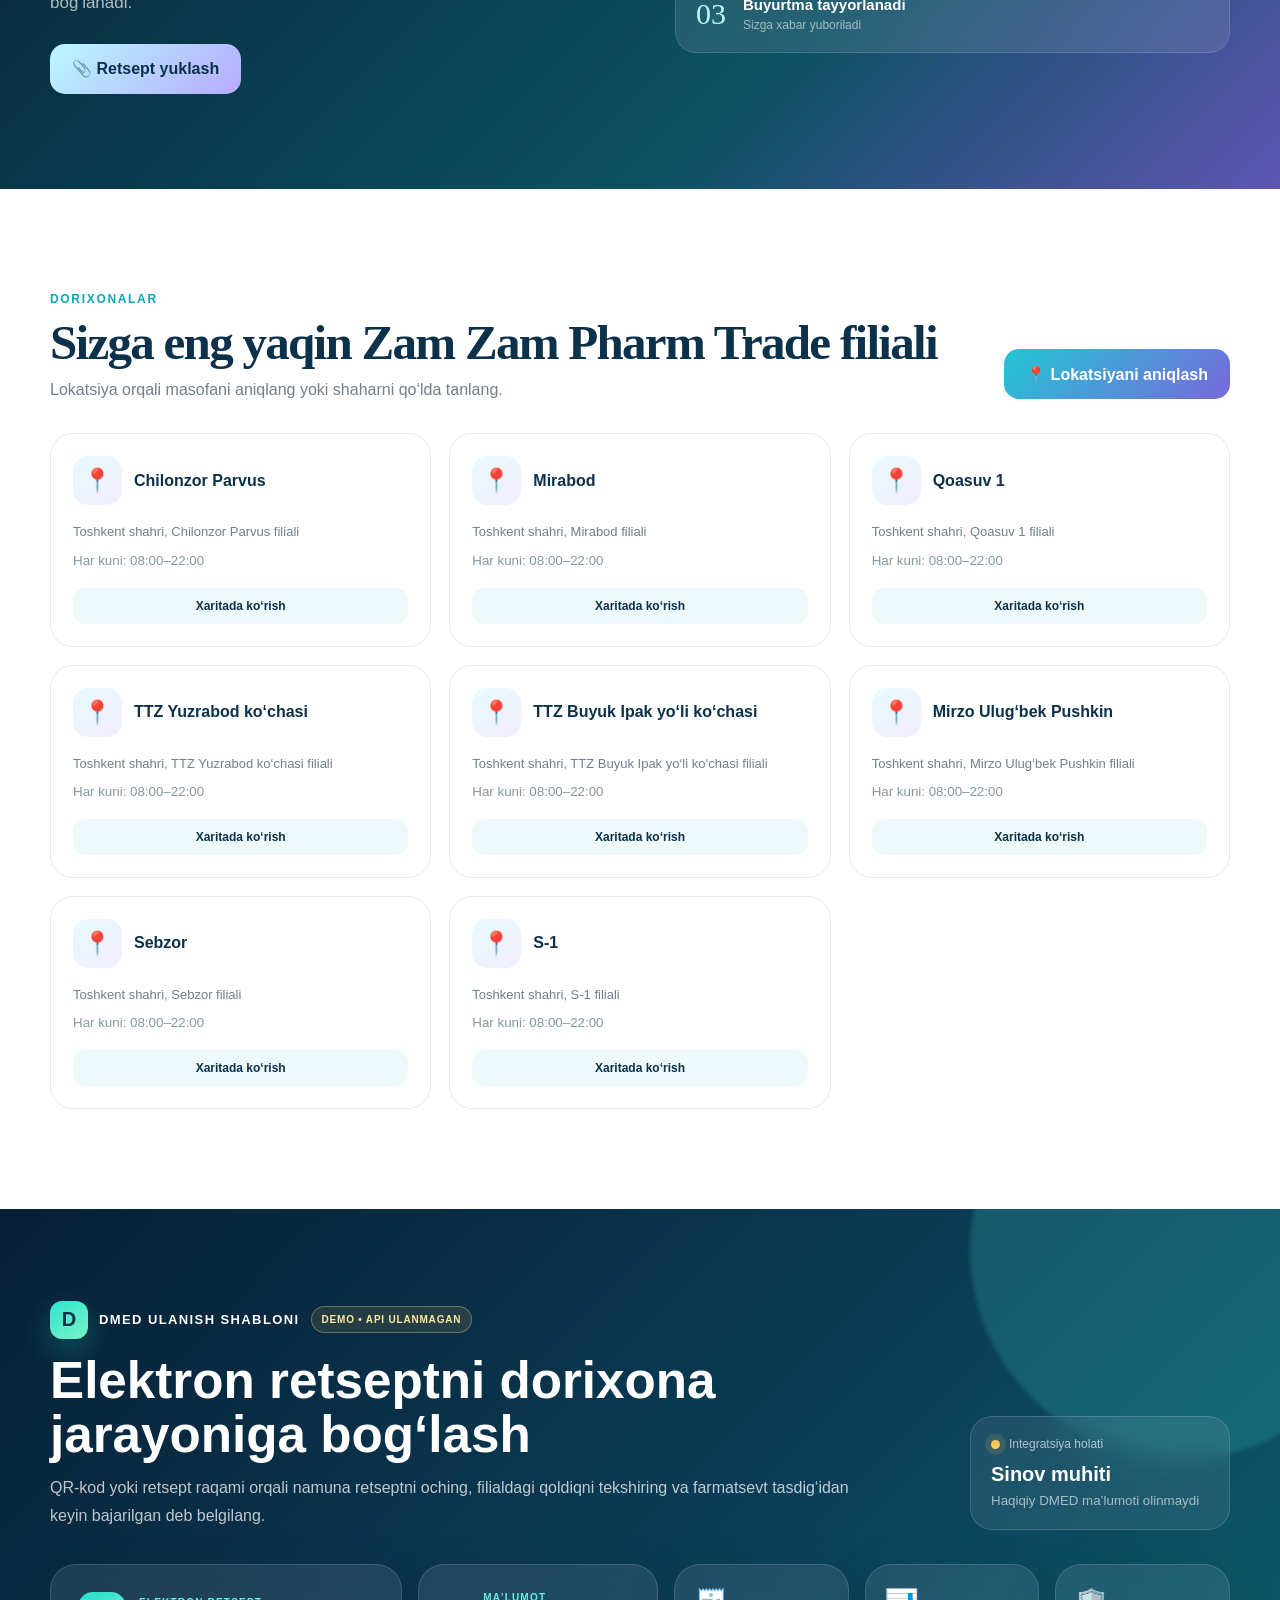
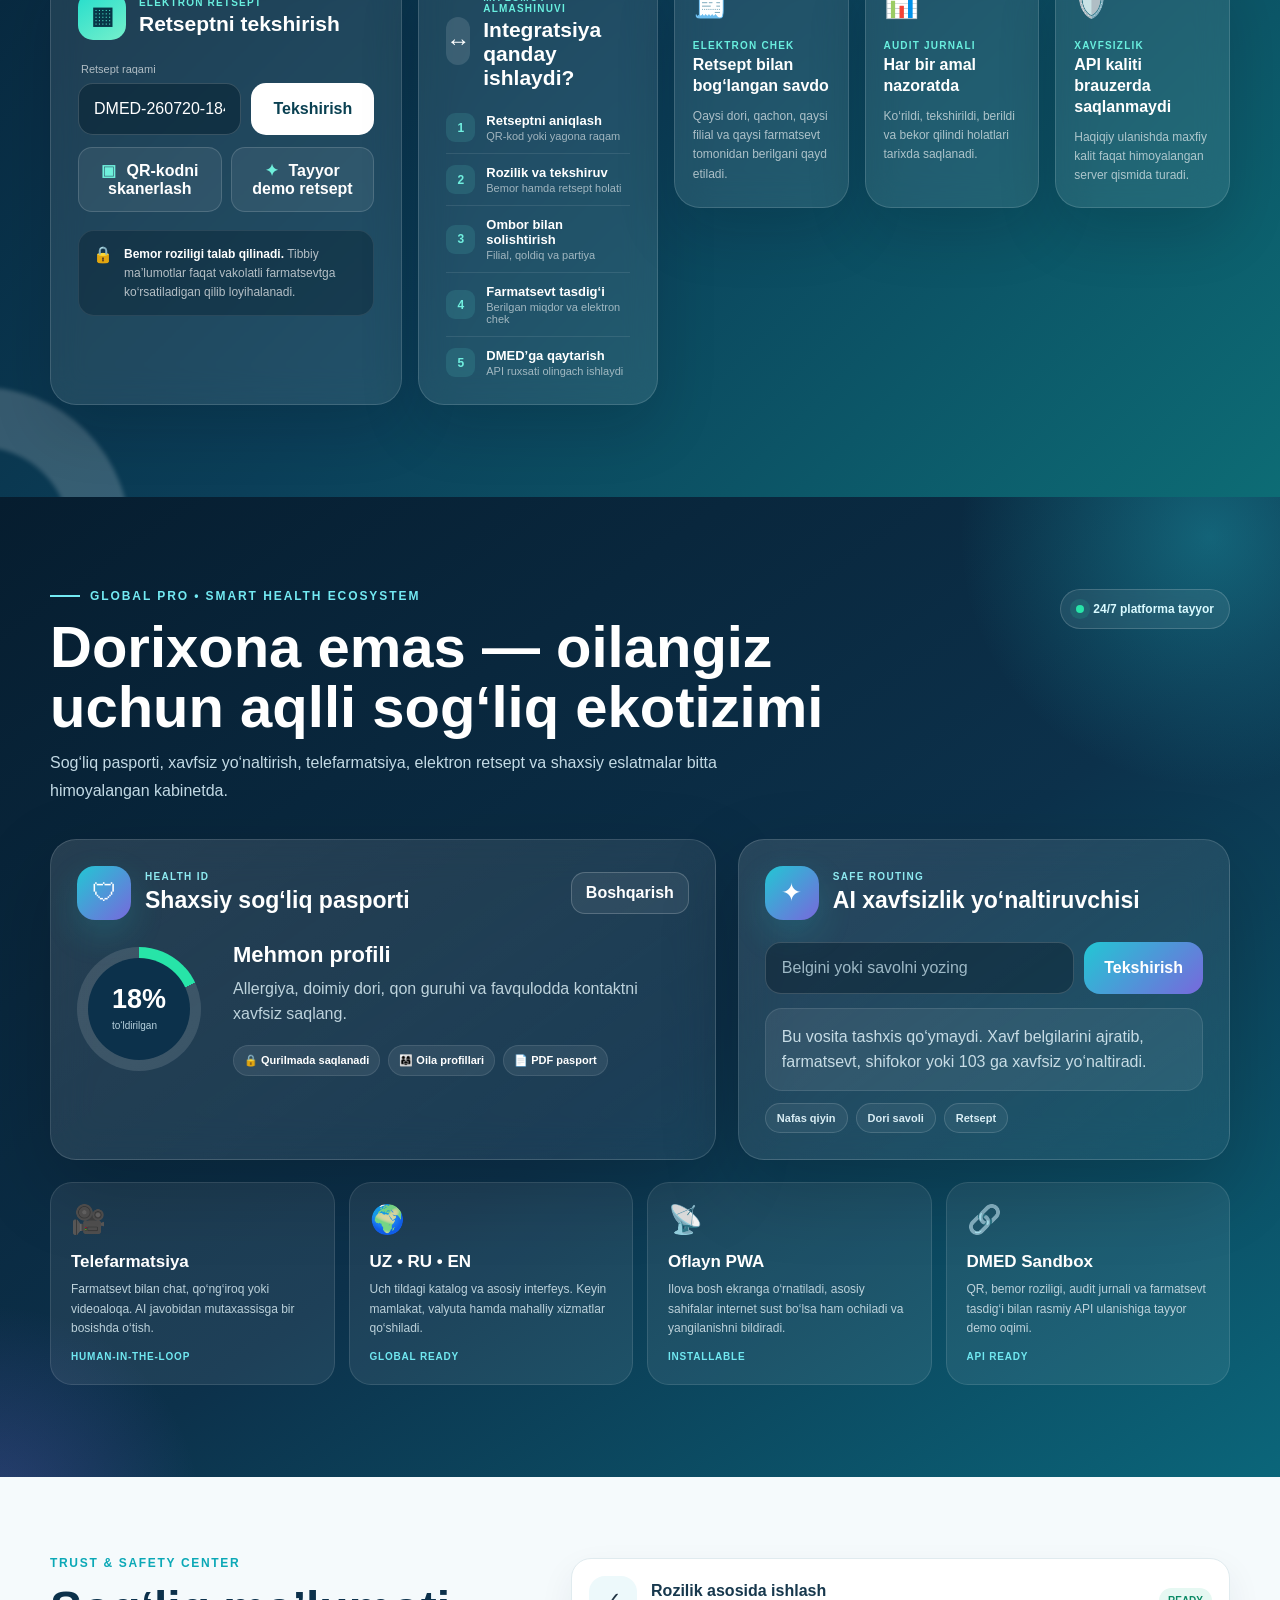
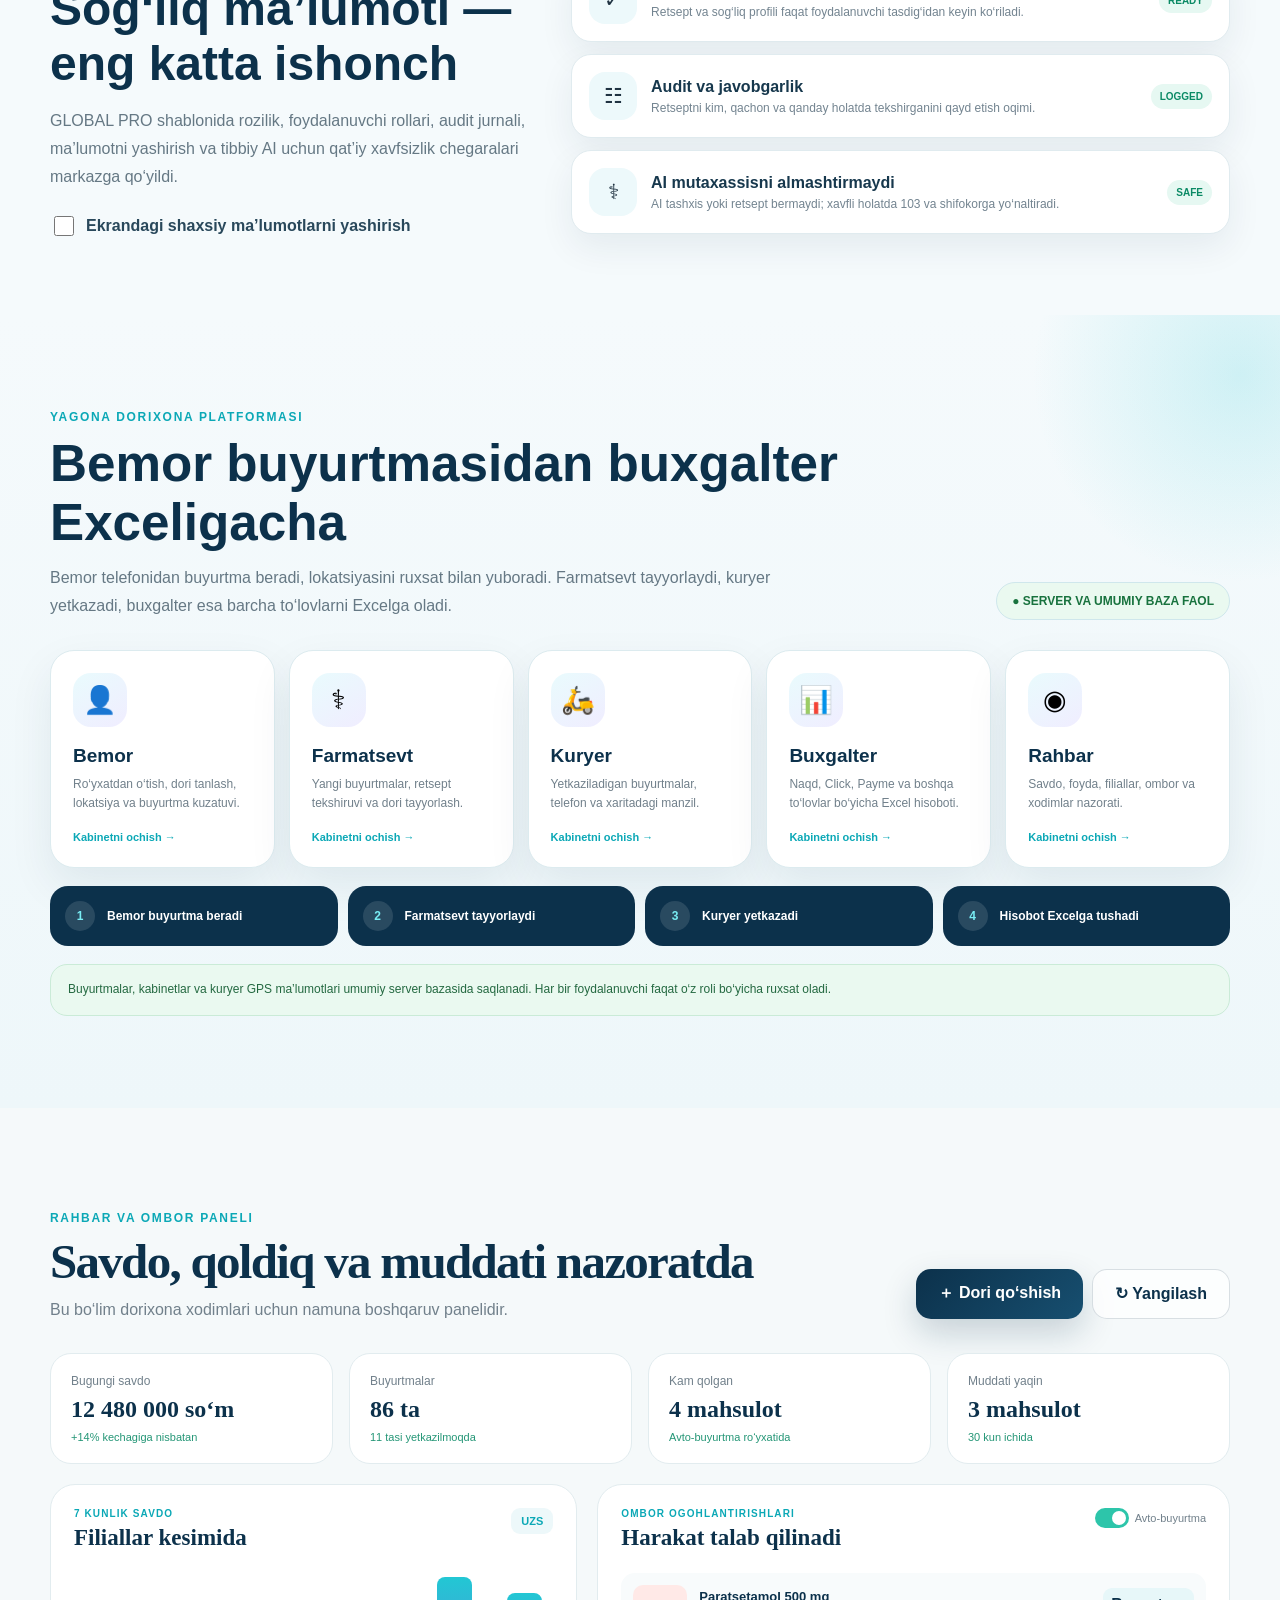
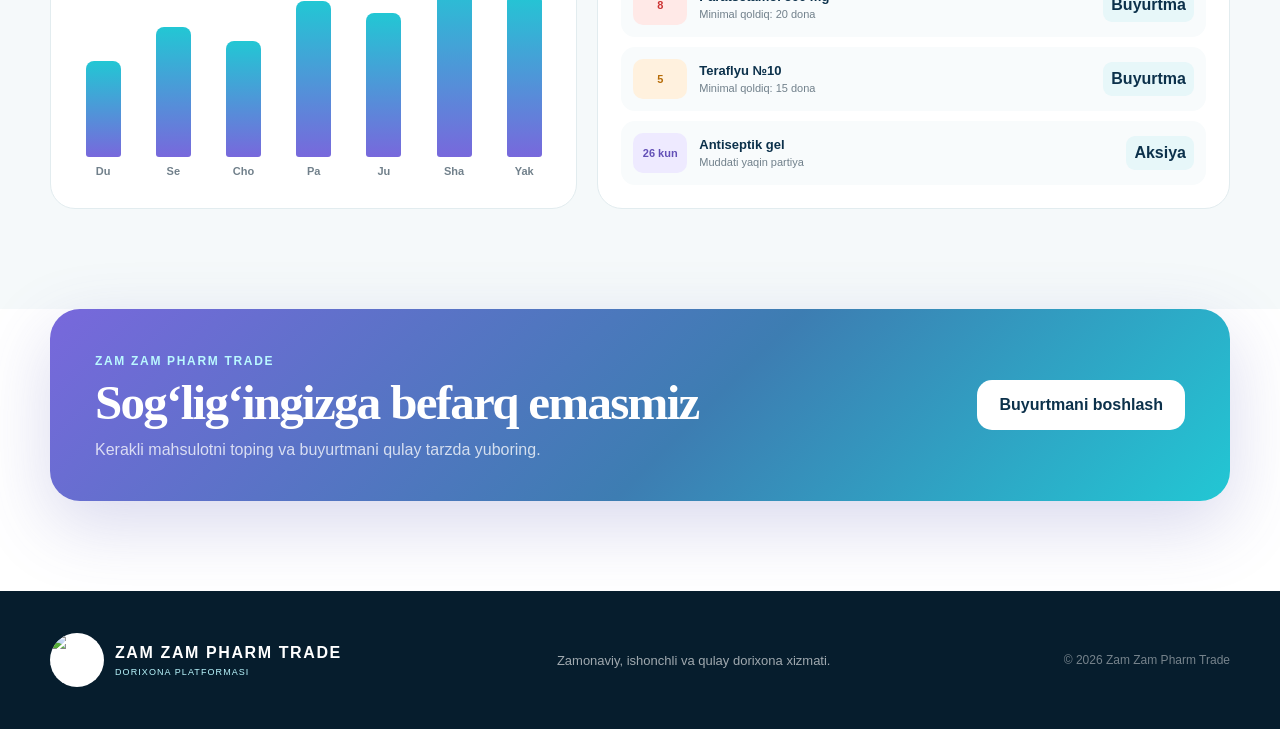
==== commit baade22b: "Dori qo‘shish bo‘limi qo‘shildi" ====
--- a/templates/index.html
+++ b/templates/index.html
@@ -1499,7 +1499,10 @@
             <h2>Savdo, qoldiq va muddati nazoratda</h2>
             <p>Bu bo‘lim dorixona xodimlari uchun namuna boshqaruv panelidir.</p>
           </div>
-          <button id="refreshDashboard" class="soft-button" type="button">↻ Yangilash</button>
+          <div class="management-actions">
+            <button id="addMedicineButton" class="primary-button" type="button">＋ Dori qo‘shish</button>
+            <button id="refreshDashboard" class="soft-button" type="button">↻ Yangilash</button>
+          </div>
         </div>
 
         <div class="management-stats">
@@ -1884,7 +1887,8 @@
   {id:"pain", icon:"💊", uz:"Og‘riq qoldiruvchi", en:"Pain relief", ru:"Обезболивающие"},
   {id:"children", icon:"🧸", uz:"Bolalar uchun", en:"For children", ru:"Для детей"},
   {id:"medical", icon:"🩺", uz:"Tibbiy jihozlar", en:"Medical devices", ru:"Медтехника"},
-  {id:"care", icon:"🧴", uz:"Parvarish", en:"Personal care", ru:"Уход"}
+  {id:"care", icon:"🧴", uz:"Parvarish", en:"Personal care", ru:"Уход"},
+  {id:"other", icon:"✚", uz:"Boshqa", en:"Other", ru:"Другое"}
 ];
 
 var products = [
--- a/static/secure.css
+++ b/static/secure.css
@@ -22,3 +22,20 @@
 .secure-loading{padding:28px;text-align:center;color:#6e828c}.secure-loading:before{content:"";display:inline-block;width:18px;height:18px;border:2px solid #d8e7eb;border-top-color:#0c6578;border-radius:50%;animation:secureSpin .8s linear infinite;vertical-align:middle;margin-right:8px}@keyframes secureSpin{to{transform:rotate(360deg)}}
 @media(max-width:850px){.secure-stats{grid-template-columns:1fr 1fr}.secure-grid{grid-template-columns:1fr}.secure-user-bar{align-items:flex-start;flex-direction:column}.secure-form-row{grid-template-columns:1fr}.secure-stock-row{grid-template-columns:1fr 1fr}.secure-stock-row button{grid-column:1/-1}}
 @media(max-width:520px){.secure-stats{grid-template-columns:1fr 1fr}.secure-stat strong{font-size:15px}.secure-auth-card,.secure-panel{padding:14px}.secure-user-actions{width:100%}.secure-user-actions button{flex:1}.secure-table{min-width:760px}}
+
+/* Rahbar uchun dori qo‘shish va katalog rasmi */
+.secure-product-layout{display:grid;grid-template-columns:minmax(260px,.8fr) minmax(360px,1.2fr);gap:14px;margin-bottom:14px}
+.secure-product-image-field{display:grid;grid-template-columns:116px 1fr;gap:12px;align-items:center}
+.secure-product-preview{width:116px;height:116px;border-radius:20px;border:1px dashed #b8d5dc;background:linear-gradient(145deg,#f1fafb,#f7f5ff);display:grid;place-items:center;overflow:hidden;color:#63808c;font-size:11px;text-align:center;padding:8px}
+.secure-product-preview img{width:100%;height:100%;object-fit:contain;background:#fff}
+.secure-product-file-note{font-size:10px;color:#72858f;line-height:1.5}
+.secure-product-list{display:grid;gap:8px;max-height:510px;overflow:auto;padding-right:3px}
+.secure-product-row{display:grid;grid-template-columns:58px 1fr auto;gap:10px;align-items:center;padding:9px;border:1px solid #e3ecef;border-radius:15px;background:#f9fcfd}
+.secure-product-thumb{width:58px;height:58px;border-radius:13px;background:#fff;border:1px solid #e0eaee;display:grid;place-items:center;overflow:hidden;font-size:25px}
+.secure-product-thumb img{width:100%;height:100%;object-fit:contain}
+.secure-product-row b{display:block;color:#0c314b;font-size:12px}.secure-product-row small{display:block;color:#72848e;margin-top:3px;font-size:10px}
+.secure-product-row .secure-danger{background:#fff0f2;color:#b62640}
+.secure-catalog-photo{width:100%;height:100%;object-fit:contain;display:block;background:#fff;padding:10px}
+.management-actions{display:flex;gap:9px;align-items:center;flex-wrap:wrap}
+@media(max-width:900px){.secure-product-layout{grid-template-columns:1fr}.secure-product-list{max-height:380px}}
+@media(max-width:520px){.secure-product-image-field{grid-template-columns:88px 1fr}.secure-product-preview{width:88px;height:88px}.management-actions{width:100%}.management-actions button{flex:1}}
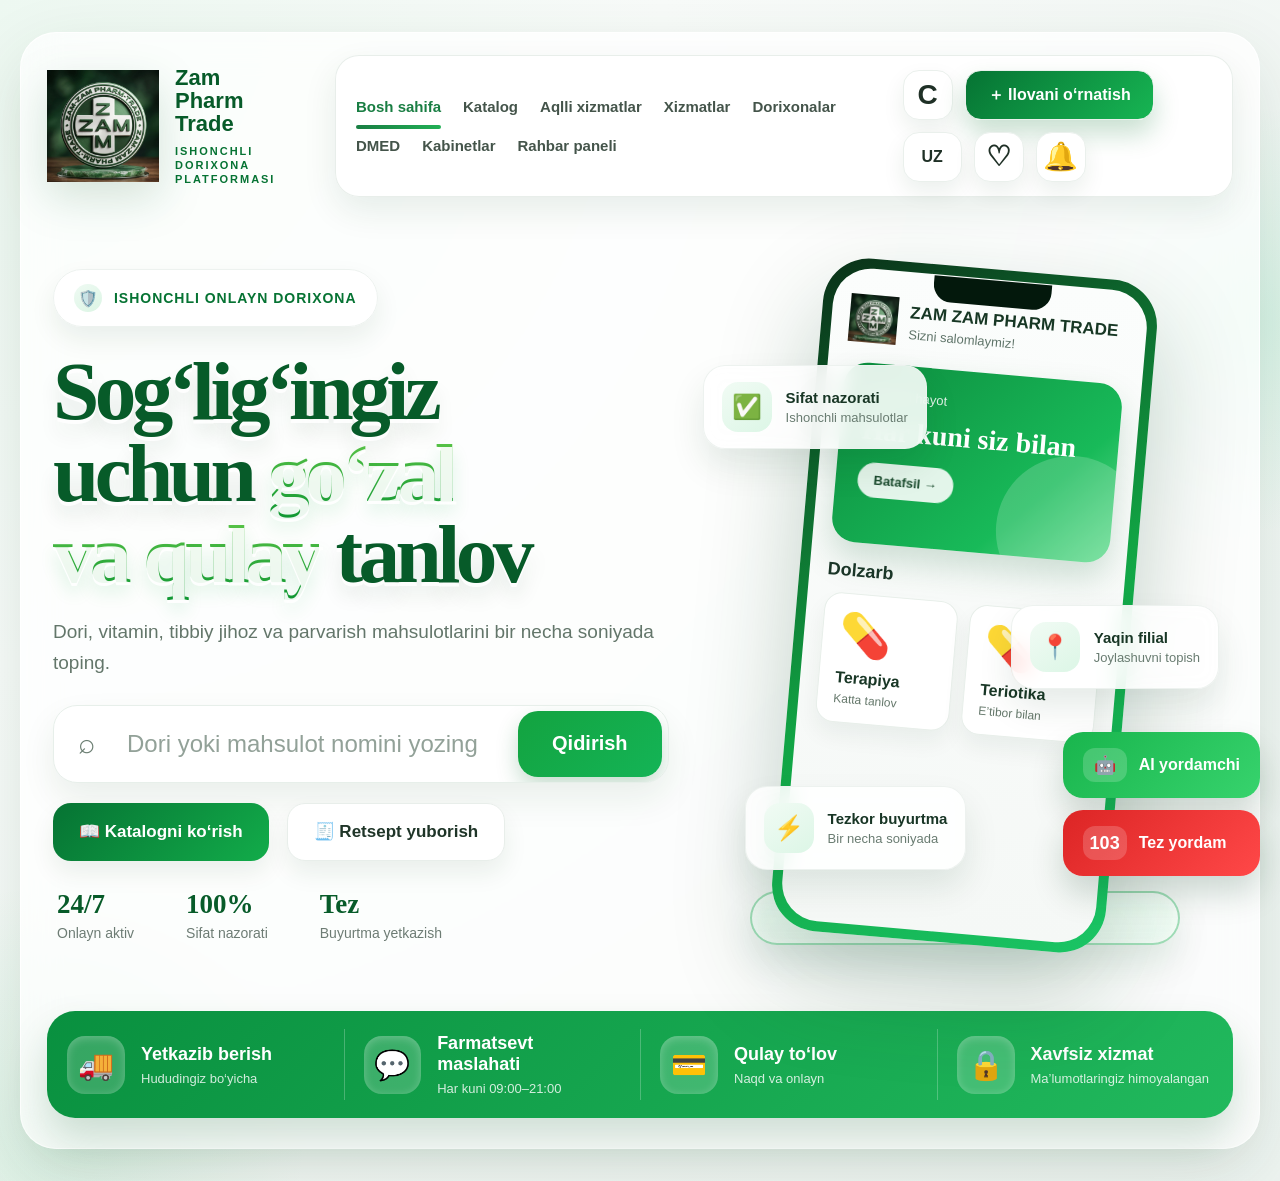
==== commit 44355f59: "Yashil 3D dizayn qo‘shildi" ====
--- a/templates/index.html
+++ b/templates/index.html
@@ -2,3152 +2,231 @@
 <html lang="uz">
 <head>
   <meta charset="UTF-8">
-  <meta name="viewport" content="width=device-width, initial-scale=1.0">
-  <meta name="theme-color" content="#071f32">
+  <meta name="viewport" content="width=device-width, initial-scale=1.0, viewport-fit=cover">
+  <meta name="theme-color" content="#0b8f41">
   <meta name="application-name" content="Zam Zam Pharm Trade">
-  <meta name="msapplication-TileColor" content="#071f32">
-  <meta name="msapplication-TileImage" content="assets/zam-zam-icon-192.png?v=18">
-  <meta name="color-scheme" content="light dark">
-  <meta name="description" content="Zam Zam Pharm Trade PLATFORM PRO — bemor buyurtmasi, 3 til, Excel va kuryerni jonli xaritada kuzatish demo platformasi">
-  <link rel="manifest" href="manifest.webmanifest?v=18">
-  <link rel="shortcut icon" href="assets/zam-zam-favicon.ico?v=18">
-  <link rel="apple-touch-icon" href="assets/zam-zam-icon-192.png?v=18">
-  <link rel="icon" type="image/png" sizes="192x192" href="assets/zam-zam-icon-192.png?v=18">
-  <link rel="icon" type="image/png" sizes="512x512" href="assets/zam-zam-icon-512.png?v=18">
-  <meta name="mobile-web-app-capable" content="yes">
-  <meta name="apple-mobile-web-app-capable" content="yes">
-  <meta name="apple-mobile-web-app-status-bar-style" content="default">
-  <meta name="apple-mobile-web-app-title" content="Zam Zam Pharm Trade">
-  <title>Zam Zam Pharm Trade — PLATFORM PRO + LIVE KURYER + INTRO MUSIQA</title>
+  <meta name="description" content="Zam Zam Pharm Trade — ishonchli onlayn dorixona platformasi">
+  <link rel="manifest" href="/manifest.webmanifest?v=19">
+  <link rel="shortcut icon" href="/assets/zam-zam-favicon.ico?v=19">
+  <link rel="apple-touch-icon" href="/assets/zam-zam-icon-192.png?v=19">
+  <title>Zam Zam Pharm Trade — Zamonaviy onlayn dorixona</title>
   <style>
-:root{
-  --cyan:#22c7d4;
-  --cyan-dark:#0ba8b6;
-  --navy:#0c314b;
-  --navy-2:#071f32;
-  --purple:#7868dc;
-  --pink:#f0a7c5;
-  --soft:#f4fafc;
-  --white:#ffffff;
-  --ink:#203342;
-  --muted:#71808b;
-  --line:#e2ebef;
-  --danger:#d83d54;
-  --shadow:0 24px 80px rgba(12,49,75,.14);
-}
-*{box-sizing:border-box}
-html{scroll-behavior:smooth}
-body{
-  margin:0;
-  background:#fff;
-  color:var(--ink);
-  font-family:Arial,Helvetica,sans-serif;
-  padding-bottom:0;
-}
-button,input,select{font:inherit}
-button,a{cursor:pointer}
-a{text-decoration:none;color:inherit}
-img{display:block;max-width:100%}
-.container{width:min(1180px,calc(100% - 34px));margin:auto}
-.hidden{display:none!important}
-
-/* Splash */
-.splash{
-  position:fixed;
-  inset:0;
-  z-index:9999;
-  display:grid;
-  place-items:center;
-  overflow:hidden;
-  background:
-    radial-gradient(circle at 50% 38%,rgba(255,255,255,.16),transparent 25%),
-    linear-gradient(145deg,#0a2e47,#0c6d83 55%,#20c7d3);
-  transition:opacity .7s ease,visibility .7s ease;
-}
-.splash-hide{opacity:0;visibility:hidden;pointer-events:none}
-.splash-center{position:relative;z-index:3;text-align:center;color:#fff}
-.splash-logo-frame{
-  width:170px;
-  height:170px;
-  margin:auto;
-  padding:7px;
-  border-radius:50%;
-  background:linear-gradient(145deg,#fff,rgba(255,255,255,.45));
-  box-shadow:0 30px 100px rgba(4,28,45,.36);
-  animation:splashLogo 1s cubic-bezier(.18,.89,.32,1.28) both;
-}
-.splash-logo-frame img{width:100%;height:100%;object-fit:contain;border-radius:50%;background:#fff}
-.splash h1{font-size:43px;letter-spacing:.18em;margin:25px 0 0;padding-left:.18em}
-.splash p{margin:7px 0 0;letter-spacing:.16em;color:#d8fbff}
-.splash small{display:block;margin-top:13px;color:rgba(255,255,255,.75)}
-.splash-progress{width:220px;height:4px;border-radius:99px;overflow:hidden;background:rgba(255,255,255,.2);margin:24px auto 0}
-.splash-progress span{display:block;width:100%;height:100%;background:#fff;transform:translateX(-100%);animation:loadProgress 2.3s .55s forwards}
-.splash-orbit{position:absolute;border-radius:50%;border:1px solid rgba(255,255,255,.18);animation:orbit 3s ease-in-out infinite}
-.orbit-a{width:470px;height:470px}
-.orbit-b{width:760px;height:760px;animation-delay:.8s}
-.splash-light{position:absolute;width:320px;height:320px;border-radius:50%;background:rgba(120,104,220,.24);filter:blur(55px);right:8%;top:10%}
-#skipSplash{position:absolute;right:22px;bottom:20px;border:1px solid rgba(255,255,255,.28);background:rgba(255,255,255,.10);color:#fff;padding:10px 14px;border-radius:13px}
-#introSoundToggle{position:absolute;left:22px;bottom:20px;border:1px solid rgba(255,255,255,.28);background:rgba(255,255,255,.12);backdrop-filter:blur(10px);color:#fff;padding:10px 14px;border-radius:13px;display:flex;align-items:center;gap:7px;font-weight:700;box-shadow:0 10px 30px rgba(0,0,0,.10)}
-#introSoundToggle:hover,#skipSplash:hover{background:rgba(255,255,255,.20)}
-#introSoundToggle.sound-off{opacity:.72}
-#introSoundHint{min-height:17px}
-@media(max-width:520px){#introSoundToggle{left:12px;bottom:12px;padding:9px 11px;font-size:12px}#skipSplash{right:12px;bottom:12px;padding:9px 11px;font-size:12px}}
-
-/* Header */
-.header{
-  position:sticky;
-  top:0;
-  z-index:50;
-  background:rgba(255,255,255,.88);
-  backdrop-filter:blur(18px);
-  border-bottom:1px solid rgba(226,235,239,.85);
-}
-.header-inner{height:84px;display:flex;align-items:center;gap:34px}
-.brand{display:flex;align-items:center;gap:12px;margin-right:auto}
-.brand img{width:58px;height:58px;object-fit:contain;border-radius:50%;background:#fff;border:2px solid rgba(0,92,54,.12);box-shadow:0 10px 28px rgba(0,74,43,.18)}
-.brand span{display:flex;flex-direction:column;line-height:1}
-.brand strong{font-family:Georgia,serif;font-size:22px;letter-spacing:.015em;color:#075934;font-weight:800}
-.brand small{font-size:9px;letter-spacing:.14em;color:#138a58;margin-top:7px;font-weight:800}
-.desktop-nav{display:flex;gap:30px}
-.desktop-nav a{font-size:14px;font-weight:700;color:#566d7d;position:relative}
-.desktop-nav a:after{content:"";position:absolute;left:0;right:100%;bottom:-10px;height:2px;background:linear-gradient(90deg,var(--cyan),var(--purple));transition:.25s}
-.desktop-nav a:hover:after{right:0}
-.header-actions{display:flex;gap:10px}
-.lang-button,.cart-button{
-  height:46px;
-  border:1px solid var(--line);
-  background:#fff;
-  color:var(--navy);
-  border-radius:14px;
-  padding:0 15px;
-  font-weight:800;
-}
-.cart-button{position:relative;font-size:18px}
-.cart-button b{position:absolute;right:-7px;top:-7px;min-width:21px;height:21px;border-radius:99px;background:var(--purple);color:#fff;display:grid;place-items:center;font-size:11px}
-
-/* Hero */
-.hero{position:relative;overflow:hidden;background:linear-gradient(135deg,#f7fdff 0%,#eef8fb 50%,#f4f1ff 100%)}
-.hero-grid{min-height:700px;display:grid;grid-template-columns:1.03fr .97fr;align-items:center;gap:35px;position:relative;z-index:3}
-.mini-label{display:inline-flex;align-items:center;gap:10px;color:var(--cyan-dark);font-size:12px;font-weight:800;letter-spacing:.09em;text-transform:uppercase}
-.mini-label span{width:26px;height:2px;background:linear-gradient(90deg,var(--cyan),var(--purple))}
-.hero h1{font-family:Georgia,serif;font-size:clamp(48px,6vw,80px);line-height:1.03;letter-spacing:-.045em;color:var(--navy);margin:22px 0}
-.hero h1 em{font-style:italic;color:var(--purple)}
-.hero-copy>p{max-width:650px;font-size:18px;line-height:1.75;color:#687d8b;margin:0 0 28px}
-.search-box{
-  width:min(690px,100%);
-  height:66px;
-  display:flex;
-  align-items:center;
-  overflow:hidden;
-  background:#fff;
-  border:1px solid #dcebee;
-  border-radius:21px;
-  box-shadow:0 18px 48px rgba(12,49,75,.09);
-}
-.search-icon{font-size:28px;color:#8498a4;margin-left:18px;transform:rotate(-17deg)}
-.search-box input{flex:1;min-width:0;border:0;outline:0;padding:0 16px;color:var(--ink)}
-.search-box button{height:100%;border:0;padding:0 28px;background:linear-gradient(135deg,var(--navy),#1e5375);color:#fff;font-weight:800}
-.hero-buttons{display:flex;gap:12px;margin-top:22px;flex-wrap:wrap}
-.primary-button,.soft-button,.accent-button,.white-button,.location-button{
-  min-height:50px;
-  border-radius:15px;
-  padding:0 22px;
-  border:0;
-  display:inline-flex;
-  align-items:center;
-  justify-content:center;
-  font-weight:800;
-}
-.primary-button{background:linear-gradient(135deg,var(--navy),#174f70);color:#fff;box-shadow:0 14px 34px rgba(12,49,75,.2)}
-.soft-button{background:rgba(255,255,255,.72);color:var(--navy);border:1px solid rgba(12,49,75,.15)}
-.full-button{width:100%;margin-top:12px}
-.trust-grid{display:flex;gap:30px;margin-top:38px}
-.trust-grid div{display:flex;flex-direction:column}
-.trust-grid strong{font-family:Georgia,serif;font-size:23px;color:var(--navy)}
-.trust-grid span{font-size:12px;color:var(--muted);margin-top:5px}
-
-.hero-visual{height:610px;position:relative;display:grid;place-items:center}
-.visual-glow{position:absolute;width:430px;height:430px;border-radius:50%;background:radial-gradient(circle,rgba(34,199,212,.32),rgba(120,104,220,.12),transparent 70%);filter:blur(5px)}
-.phone-mockup{
-  width:300px;
-  height:585px;
-  padding:10px;
-  border-radius:42px;
-  background:linear-gradient(145deg,#0d273b,#345c72);
-  box-shadow:0 42px 110px rgba(12,49,75,.28);
-  position:relative;
-  z-index:3;
-  transform:rotate(3deg);
-  animation:phoneFloat 4s ease-in-out infinite;
-}
-.phone-top{width:88px;height:20px;border-radius:0 0 15px 15px;background:#102b3e;position:absolute;left:50%;top:9px;transform:translateX(-50%);z-index:4}
-.phone-screen{height:100%;border-radius:34px;background:#f8fcfd;padding:30px 15px 18px;overflow:hidden}
-.phone-brand{display:flex;align-items:center;gap:9px}
-.phone-brand img{width:40px;height:40px;object-fit:contain;border-radius:50%;background:#fff}
-.phone-brand div{display:flex;flex-direction:column}
-.phone-brand b{font-size:13px;color:var(--navy)}
-.phone-brand small{font-size:9px;color:var(--cyan-dark);margin-top:2px}
-.phone-search{height:38px;border-radius:12px;background:#fff;border:1px solid #e4eef1;color:#8b9ba5;font-size:11px;display:flex;align-items:center;padding:0 11px;margin-top:15px}
-.phone-banner{height:150px;border-radius:19px;padding:19px;margin-top:14px;background:linear-gradient(135deg,var(--navy),#1d7890);color:#fff;display:flex;flex-direction:column;position:relative;overflow:hidden}
-.phone-banner:after{content:"";position:absolute;width:120px;height:120px;border-radius:50%;background:rgba(255,255,255,.12);right:-25px;bottom:-40px}
-.phone-banner span{font-size:10px;color:#bdf8ff}
-.phone-banner b{font-family:Georgia,serif;font-size:22px;max-width:150px;margin-top:8px;line-height:1.05}
-.banner-pill{display:inline-flex;align-self:flex-start;font-size:9px;background:#fff;color:var(--navy);border-radius:99px;padding:6px 8px;margin-top:15px}
-.phone-title{font-size:13px;font-weight:800;color:var(--navy);margin:16px 0 10px}
-.phone-products{display:grid;grid-template-columns:1fr 1fr;gap:9px}
-.phone-products div{background:#fff;border:1px solid #e7eff2;border-radius:14px;padding:12px;display:flex;flex-direction:column}
-.phone-products span{font-size:27px}
-.phone-products b{font-size:11px;color:var(--navy);margin-top:8px}
-.phone-products small{font-size:8px;color:var(--cyan-dark);margin-top:4px}
-.float-card{
-  position:absolute;
-  z-index:5;
-  display:flex;
-  align-items:center;
-  gap:10px;
-  padding:13px 15px;
-  border-radius:18px;
-  background:rgba(255,255,255,.83);
-  backdrop-filter:blur(14px);
-  border:1px solid rgba(255,255,255,.85);
-  box-shadow:var(--shadow);
-}
-.float-card>span{width:40px;height:40px;border-radius:13px;background:linear-gradient(145deg,#e7fbfd,#f1edff);display:grid;place-items:center}
-.float-card div{display:flex;flex-direction:column}
-.float-card b{font-size:13px;color:var(--navy)}
-.float-card small{font-size:11px;color:var(--muted);margin-top:3px}
-.card-one{left:0;top:17%;animation:chipFloat 3.8s ease-in-out infinite}
-.card-two{right:0;top:47%;animation:chipFloat 4.2s ease-in-out .6s infinite}
-.card-three{left:8%;bottom:11%;animation:chipFloat 3.7s ease-in-out 1s infinite}
-.hero-shape{position:absolute;border-radius:50%}
-.shape-one{width:390px;height:390px;background:rgba(34,199,212,.12);right:-110px;top:-90px}
-.shape-two{width:330px;height:330px;background:rgba(120,104,220,.10);left:-100px;bottom:-150px}
-
-/* Benefits */
-.benefit-strip{margin-top:-38px;position:relative;z-index:10}
-.benefit-grid{
-  background:linear-gradient(135deg,var(--navy),var(--navy-2));
-  color:#fff;
-  border-radius:26px;
-  padding:24px;
-  display:grid;
-  grid-template-columns:repeat(4,1fr);
-  box-shadow:0 26px 72px rgba(12,49,75,.25);
-}
-.benefit-grid article{display:flex;align-items:center;gap:12px;padding:0 17px;border-right:1px solid rgba(255,255,255,.12)}
-.benefit-grid article:last-child{border-right:0}
-.benefit-grid article>span{width:44px;height:44px;border-radius:14px;background:rgba(34,199,212,.13);display:grid;place-items:center}
-.benefit-grid div{display:flex;flex-direction:column}
-.benefit-grid b{font-size:13px}
-.benefit-grid small{font-size:11px;color:rgba(255,255,255,.62);margin-top:5px}
-
-/* Sections */
-.catalog,.branches{padding:100px 0}
-.section-heading{display:flex;align-items:flex-end;justify-content:space-between;gap:24px;margin-bottom:34px}
-.section-label{font-size:12px;font-weight:800;letter-spacing:.14em;color:var(--cyan-dark)}
-.section-label.light{color:#baf8ff}
-.section-heading h2,.services h2,.modal-card h2,.cta h2{font-family:Georgia,serif;font-size:clamp(33px,4vw,49px);line-height:1.08;color:var(--navy);margin:10px 0 0;letter-spacing:-.035em}
-.section-heading p{margin:12px 0 0;color:var(--muted)}
-.text-button{border:0;background:transparent;color:var(--purple);font-weight:800}
-.category-list{display:flex;gap:10px;overflow-x:auto;padding-bottom:10px;margin-bottom:30px;scrollbar-width:none}
-.category-list::-webkit-scrollbar{display:none}
-.category-pill{flex:none;display:flex;align-items:center;gap:8px;border:1px solid var(--line);background:#fff;border-radius:99px;padding:12px 17px;color:#5d7380;font-weight:700}
-.category-pill.active{background:linear-gradient(135deg,var(--navy),#225c7a);color:#fff;border-color:transparent}
-.product-grid{display:grid;grid-template-columns:repeat(4,1fr);gap:20px}
-.product-card{background:#fff;border:1px solid rgba(226,235,239,.9);border-radius:24px;overflow:hidden;display:flex;flex-direction:column;transition:.25s}
-.product-card:hover{transform:translateY(-7px);box-shadow:var(--shadow)}
-.product-image{height:210px;display:grid;place-items:center;position:relative;background:linear-gradient(145deg,#f3fbfd,#f7f5ff)}
-.product-pack{width:110px;height:145px;border-radius:19px;background:#fff;border:1px solid #deeaee;box-shadow:0 16px 38px rgba(12,49,75,.12);display:flex;flex-direction:column;align-items:center;justify-content:center;text-align:center;padding:12px}
-.product-pack span{font-size:38px}
-.product-pack small{font-size:10px;font-weight:800;color:var(--navy);margin-top:10px;letter-spacing:.05em}
-.product-badge{position:absolute;left:15px;top:15px;background:#efeafe;color:#5c49b2;border-radius:10px;padding:7px 9px;font-size:10px;font-weight:800}
-.product-info{padding:18px;display:flex;flex-direction:column;flex:1}
-.product-info>small{font-size:10px;font-weight:800;letter-spacing:.08em;color:var(--cyan-dark)}
-.product-info h3{font-size:15px;line-height:1.45;color:var(--navy);margin:9px 0 17px;min-height:44px}
-.price-row{display:flex;align-items:flex-end;justify-content:space-between;gap:10px;margin-top:auto}
-.price-row strong{font-size:18px;color:var(--navy)}
-.price-row del{display:block;font-size:11px;color:#98a7b0;margin-top:4px}
-.add-button{width:42px;height:42px;border:0;border-radius:13px;background:linear-gradient(135deg,var(--cyan),var(--purple));color:#fff;font-size:22px}
-.empty-state{text-align:center;padding:70px 20px}
-.empty-state>span{font-size:48px;color:var(--purple)}
-.empty-state h3{color:var(--navy);margin:10px 0}
-.empty-state p{color:var(--muted)}
-
-/* Services */
-.services{position:relative;overflow:hidden;padding:95px 0;background:linear-gradient(135deg,var(--navy-2),#0c5163 65%,#5e55b2);color:#fff}
-.services-light{position:absolute;width:430px;height:430px;border-radius:50%;background:rgba(34,199,212,.16);filter:blur(20px);right:-130px;top:-180px}
-.services-grid{display:grid;grid-template-columns:1fr 1fr;gap:70px;align-items:center;position:relative;z-index:2}
-.services h2{color:#fff}
-.services-copy p{font-size:17px;line-height:1.75;color:rgba(255,255,255,.68);max-width:630px;margin:20px 0 26px}
-.accent-button{background:linear-gradient(135deg,#baf8ff,#b6abff);color:var(--navy)}
-.steps{display:grid;gap:14px}
-.steps article{display:flex;align-items:center;gap:17px;padding:20px;border-radius:21px;background:rgba(255,255,255,.10);border:1px solid rgba(255,255,255,.13);backdrop-filter:blur(12px)}
-.steps article>span{font-family:Georgia,serif;font-size:30px;color:#baf8ff}
-.steps div{display:flex;flex-direction:column}
-.steps b{font-size:15px}
-.steps small{font-size:12px;color:rgba(255,255,255,.58);margin-top:5px}
-
-/* Branches */
-.location-button{background:linear-gradient(135deg,var(--cyan),var(--purple));color:#fff}
-.nearest-result{margin-bottom:20px;padding:18px 20px;border-radius:18px;background:linear-gradient(135deg,#e9fbfd,#f0edff);border:1px solid #d7e9ee;color:var(--navy)}
-.branch-grid{display:grid;grid-template-columns:repeat(3,1fr);gap:18px}
-.branch-card{background:#fff;border:1px solid var(--line);border-radius:23px;padding:22px;display:flex;flex-direction:column;transition:.2s}
-.branch-card.nearest{border-color:var(--purple);box-shadow:0 18px 55px rgba(120,104,220,.16)}
-.branch-head{display:flex;align-items:center;gap:12px}
-.branch-icon{width:49px;height:49px;border-radius:15px;background:linear-gradient(145deg,#e8fbfd,#f2edff);display:grid;place-items:center;font-size:23px}
-.branch-card h3{font-size:16px;color:var(--navy);margin:0}
-.branch-card p{font-size:13px;line-height:1.55;color:var(--muted);margin:17px 0 10px}
-.branch-card>small{color:#8797a0}
-.distance{align-self:flex-start;margin-top:12px;padding:7px 9px;border-radius:10px;background:#efeafe;color:#5c49b2;font-size:11px;font-weight:800}
-.branch-actions{display:grid;grid-template-columns:1fr 1fr;gap:8px;margin-top:20px}.branch-actions.single{grid-template-columns:1fr}
-.branch-actions a{text-align:center;padding:11px;border-radius:12px;font-size:12px;font-weight:800}
-.call-link{background:var(--navy);color:#fff}
-.map-link{background:#eef9fb;color:var(--navy)}
-
-/* CTA */
-.cta{padding:0 0 90px}
-.cta-card{border-radius:30px;padding:42px 45px;background:linear-gradient(135deg,var(--purple),#3d7db2 55%,var(--cyan));color:#fff;display:flex;align-items:center;justify-content:space-between;gap:24px;box-shadow:0 24px 70px rgba(82,82,177,.22)}
-.cta h2{color:#fff;margin-top:8px}
-.cta p{color:rgba(255,255,255,.76);margin:12px 0 0}
-.white-button{background:#fff;color:var(--navy);white-space:nowrap}
-
-/* Footer */
-footer{background:#061d2d;color:#fff;padding:42px 0}
-.footer-grid{display:grid;grid-template-columns:1fr 1fr auto;align-items:center;gap:30px}
-.footer-brand{display:flex;align-items:center;gap:11px}
-.footer-brand img{width:54px;height:54px;object-fit:contain;border-radius:50%;background:#fff}
-.footer-brand div{display:flex;flex-direction:column}
-.footer-brand strong{letter-spacing:.1em}
-.footer-brand small{font-size:9px;letter-spacing:.12em;color:#baf8ff;margin-top:5px}
-footer p{font-size:13px;color:rgba(255,255,255,.62)}
-.footer-grid>span{font-size:12px;color:rgba(255,255,255,.45)}
-
-/* Drawer */
-.overlay{position:fixed;inset:0;z-index:80;background:rgba(6,29,45,.55);opacity:0;pointer-events:none;transition:.25s}
-.overlay.open{opacity:1;pointer-events:auto}
-.cart-drawer{position:fixed;right:0;top:0;bottom:0;z-index:90;width:min(440px,100%);background:#fff;transform:translateX(100%);transition:.3s;display:flex;flex-direction:column;box-shadow:-35px 0 80px rgba(0,0,0,.18)}
-.cart-drawer.open{transform:translateX(0)}
-.drawer-header{padding:26px;border-bottom:1px solid var(--line);display:flex;justify-content:space-between;align-items:flex-start}
-.drawer-header small{color:var(--cyan-dark);font-weight:800;letter-spacing:.13em}
-.drawer-header h2{font-family:Georgia,serif;color:var(--navy);margin:7px 0 0}
-.drawer-header button,.modal-close{width:39px;height:39px;border:1px solid var(--line);background:#fff;border-radius:13px;font-size:24px;color:var(--navy)}
-.cart-items{padding:18px;overflow:auto;flex:1}
-.empty-cart{text-align:center;color:var(--muted);padding:50px 12px}
-.empty-cart span{font-size:45px}
-.cart-item{display:grid;grid-template-columns:52px 1fr auto;gap:12px;align-items:center;padding:14px 0;border-bottom:1px solid var(--line)}
-.cart-emoji{width:52px;height:52px;border-radius:14px;background:linear-gradient(145deg,#e7fbfd,#f0edff);display:grid;place-items:center;font-size:22px}
-.cart-item h4{margin:0 0 4px;color:var(--navy);font-size:14px}
-.cart-item small{color:var(--muted)}
-.qty{display:flex;align-items:center;gap:7px;margin-top:8px}
-.qty button{width:25px;height:25px;border:1px solid var(--line);background:#fff;border-radius:8px}
-.remove-button{border:0;background:transparent;color:var(--danger);font-size:18px}
-.drawer-footer{padding:20px;border-top:1px solid var(--line)}
-.drawer-footer>div{display:flex;justify-content:space-between;margin-bottom:15px}
-.drawer-footer strong{font-size:20px;color:var(--navy)}
-.drawer-footer button{width:100%;height:52px;border:0;border-radius:15px;background:linear-gradient(135deg,var(--cyan),var(--purple));color:#fff;font-weight:800}
-
-/* Modal */
-.modal{position:fixed;inset:0;z-index:110;background:rgba(6,29,45,.58);display:grid;place-items:center;padding:18px;opacity:0;visibility:hidden;pointer-events:none;transition:.25s}
-.modal.open{opacity:1;visibility:visible;pointer-events:auto}
-.modal-card{width:min(510px,100%);background:#fff;border-radius:28px;padding:32px;position:relative;box-shadow:0 30px 90px rgba(0,0,0,.22)}
-.modal-card h2{font-size:34px}
-.modal-card>p{color:var(--muted);line-height:1.6}
-.modal-close{position:absolute;right:18px;top:18px}
-.modal-icon{width:67px;height:67px;border-radius:21px;background:linear-gradient(145deg,#e6fbfd,#f0edff);display:grid;place-items:center;font-size:30px;margin-bottom:20px}
-.upload-box{border:2px dashed #cfdee4;border-radius:20px;padding:28px;display:flex;flex-direction:column;align-items:center;background:#f7fbfc}
-.upload-box input{display:none}
-.upload-box>span{font-size:34px}
-.upload-box b{color:var(--navy);margin-top:8px}
-.upload-box small{color:var(--muted);margin-top:5px}
-#citySelect{width:100%;height:49px;border:1px solid var(--line);border-radius:14px;padding:0 13px;margin-top:14px;background:#fff}
-.status{margin-top:13px;padding:12px;border-radius:12px;background:#e9fbfd;color:var(--navy);font-size:13px}
-.status.error{background:#fff0f2;color:#9e2f43}
-
-/* Mobile nav */
-.mobile-nav{display:none}
-
-/* Animations */
-@keyframes splashLogo{from{opacity:0;transform:scale(.45) rotate(-12deg)}to{opacity:1;transform:scale(1) rotate(0)}}
-@keyframes loadProgress{to{transform:translateX(0)}}
-@keyframes orbit{0%,100%{transform:scale(.92);opacity:.45}50%{transform:scale(1.05);opacity:.12}}
-@keyframes phoneFloat{0%,100%{transform:rotate(3deg) translateY(0)}50%{transform:rotate(3deg) translateY(-9px)}}
-@keyframes chipFloat{0%,100%{transform:translateY(0)}50%{transform:translateY(-7px)}}
-
-/* Responsive */
-@media(max-width:980px){
-  .desktop-nav{display:none}
-  .hero-grid{grid-template-columns:1fr;min-height:auto;padding:84px 0 66px}
-  .hero-copy{text-align:center}
-  .mini-label,.hero-buttons,.trust-grid{justify-content:center}
-  .hero-copy>p{margin-left:auto;margin-right:auto}
-  .search-box{margin:auto}
-  .hero-visual{height:560px}
-  .benefit-grid{grid-template-columns:repeat(2,1fr);gap:18px}
-  .benefit-grid article{border-right:0}
-  .product-grid{grid-template-columns:repeat(2,1fr)}
-  .services-grid{grid-template-columns:1fr}
-  .services-copy{text-align:center}
-  .services-copy p{margin-left:auto;margin-right:auto}
-  .branch-grid{grid-template-columns:1fr 1fr}
-}
-@media(max-width:680px){
-  body{padding-bottom:76px}
-  .container{width:min(100% - 22px,1180px)}
-  .header-inner{height:72px}
-  .brand img{width:46px;height:46px}
-  .brand strong{font-size:18px}
-  .brand small{font-size:8px}
-  .lang-button{height:42px}
-  .cart-button{display:none}
-  .hero-grid{padding-top:58px}
-  .hero h1{font-size:42px}
-  .hero-copy>p{font-size:15px}
-  .search-box{height:57px}
-  .search-box button{padding:0 16px}
-  .trust-grid{gap:16px}
-  .trust-grid strong{font-size:20px}
-  .hero-visual{height:500px}
-  .phone-mockup{width:250px;height:480px}
-  .phone-banner{height:125px}
-  .phone-banner b{font-size:18px}
-  .phone-products div{padding:9px}
-  .float-card{padding:10px}
-  .float-card>span{width:34px;height:34px}
-  .card-one{left:0}
-  .card-two{right:0}
-  .card-three{left:2%}
-  .benefit-strip{margin-top:-20px}
-  .benefit-grid{grid-template-columns:1fr;padding:19px}
-  .benefit-grid article{padding:8px}
-  .catalog,.branches{padding:70px 0}
-  .section-heading{align-items:flex-start}
-  .section-heading h2{font-size:34px}
-  .product-grid{grid-template-columns:repeat(2,1fr);gap:11px}
-  .product-image{height:155px}
-  .product-pack{width:82px;height:108px}
-  .product-pack span{font-size:29px}
-  .product-info{padding:13px}
-  .product-info h3{font-size:13px;min-height:56px}
-  .price-row strong{font-size:15px}
-  .add-button{width:38px;height:38px}
-  .services{padding:70px 0}
-  .services h2{font-size:34px}
-  .branch-grid{grid-template-columns:1fr}
-  .cta{padding-bottom:70px}
-  .cta-card{padding:30px 23px;display:block}
-  .white-button{width:100%;margin-top:22px}
-  .footer-grid{grid-template-columns:1fr;text-align:center;justify-items:center}
-  .mobile-nav{
-    position:fixed;
-    left:0;right:0;bottom:0;
-    height:72px;
-    z-index:70;
-    display:grid;
-    grid-template-columns:repeat(5,1fr);
-    background:#fff;
-    border-top:1px solid var(--line);
-    padding:7px 3px max(7px,env(safe-area-inset-bottom));
-  }
-  .mobile-nav a,.mobile-nav button{border:0;background:transparent;color:#738792;display:flex;flex-direction:column;align-items:center;justify-content:center;gap:3px;font-size:10px;font-weight:700}
-  .mobile-nav span{font-size:20px}
-  .splash-logo-frame{width:140px;height:140px}
-  .splash h1{font-size:36px}
-}
-@media(max-width:390px){
-  .hero h1{font-size:37px}
-  .brand span{display:none}
-  .search-box input{font-size:13px}
-}
-
-
-/* Zam Zam Pharm Trade uchun o‘ziga xos funksiyalar */
-.favorite-top{
-  height:46px;
-  min-width:48px;
-  border:1px solid var(--line);
-  background:#fff;
-  color:var(--purple);
-  border-radius:14px;
-  font-size:22px;
-  position:relative;
-}
-.favorite-top b{
-  position:absolute;
-  top:-7px;
-  right:-7px;
-  min-width:21px;
-  height:21px;
-  border-radius:99px;
-  background:var(--cyan);
-  color:#fff;
-  display:grid;
-  place-items:center;
-  font-size:11px;
-}
-.favorite-product{
-  position:absolute;
-  right:14px;
-  top:14px;
-  width:38px;
-  height:38px;
-  border:0;
-  border-radius:12px;
-  background:rgba(255,255,255,.9);
-  color:#8fa0aa;
-  font-size:20px;
-  box-shadow:0 8px 20px rgba(12,49,75,.09);
-}
-.favorite-product.active{color:#e85c88}
-
-.unique-section{
-  padding:100px 0;
-  background:
-    radial-gradient(circle at 12% 15%,rgba(34,199,212,.11),transparent 28%),
-    radial-gradient(circle at 88% 85%,rgba(120,104,220,.10),transparent 28%),
-    #f8fcfd;
-}
-.unique-heading{margin-bottom:30px}
-.unique-grid{
-  display:grid;
-  grid-template-columns:1.25fr .75fr;
-  gap:18px;
-}
-.unique-card{
-  min-height:260px;
-  background:#fff;
-  border:1px solid var(--line);
-  border-radius:26px;
-  padding:25px;
-  position:relative;
-  overflow:hidden;
-  box-shadow:0 18px 55px rgba(12,49,75,.07);
-}
-.unique-card:after{
-  content:"";
-  position:absolute;
-  width:150px;
-  height:150px;
-  border-radius:50%;
-  right:-55px;
-  bottom:-65px;
-  background:linear-gradient(145deg,rgba(34,199,212,.12),rgba(120,104,220,.12));
-}
-.reminder-card{
-  grid-row:span 2;
-  min-height:538px;
-  background:linear-gradient(145deg,#ffffff,#f1fbfd);
-}
-.unique-icon{
-  width:58px;
-  height:58px;
-  border-radius:18px;
-  display:grid;
-  place-items:center;
-  font-size:27px;
-  background:linear-gradient(145deg,#e4fbfd,#f0ecff);
-  margin-bottom:18px;
-}
-.tiny-label{
-  font-size:10px;
-  font-weight:800;
-  letter-spacing:.13em;
-  color:var(--cyan-dark);
-}
-.unique-card h3{
-  font-family:Georgia,serif;
-  color:var(--navy);
-  font-size:25px;
-  line-height:1.15;
-  margin:10px 0 11px;
-}
-.unique-card p{
-  color:var(--muted);
-  line-height:1.65;
-  margin:0;
-}
-.reminder-form{
-  display:grid;
-  gap:10px;
-  margin-top:25px;
-  position:relative;
-  z-index:2;
-}
-.reminder-form input{
-  height:50px;
-  border:1px solid var(--line);
-  border-radius:14px;
-  padding:0 14px;
-  background:#fff;
-  outline:0;
-}
-.reminder-form button,.unique-action{
-  min-height:48px;
-  border:0;
-  border-radius:14px;
-  background:linear-gradient(135deg,var(--cyan),var(--purple));
-  color:#fff;
-  font-weight:800;
-  padding:0 16px;
-  margin-top:8px;
-}
-.saved-reminder{
-  margin-top:15px;
-  border-radius:14px;
-  padding:13px;
-  background:#e9fbfd;
-  color:var(--navy);
-  position:relative;
-  z-index:2;
-}
-.bonus-progress{
-  height:8px;
-  border-radius:99px;
-  background:#e9eef1;
-  overflow:hidden;
-  margin:18px 0 8px;
-}
-.bonus-progress span{
-  display:block;
-  height:100%;
-  border-radius:inherit;
-  background:linear-gradient(90deg,var(--cyan),var(--purple));
-}
-.bonus-card small{color:var(--muted)}
-.bundle-section{padding:100px 0;background:#fff}
-.bundle-grid{display:grid;grid-template-columns:repeat(3,1fr);gap:18px}
-.bundle-card{
-  border-radius:26px;
-  padding:25px;
-  min-height:320px;
-  display:flex;
-  flex-direction:column;
-  position:relative;
-  overflow:hidden;
-  border:1px solid var(--line);
-}
-.bundle-cold{background:linear-gradient(145deg,#effcff,#e8f6fb)}
-.bundle-family{background:linear-gradient(145deg,#f7f3ff,#eee9ff)}
-.bundle-travel{background:linear-gradient(145deg,#fff8ed,#fff1d9)}
-.bundle-badge{
-  align-self:flex-start;
-  padding:7px 10px;
-  border-radius:99px;
-  background:rgba(255,255,255,.76);
-  font-size:10px;
-  font-weight:800;
-  color:var(--navy);
-}
-.bundle-emoji{font-size:48px;margin:28px 0 15px}
-.bundle-card h3{
-  font-family:Georgia,serif;
-  font-size:25px;
-  color:var(--navy);
-  margin:0 0 10px;
-}
-.bundle-card p{
-  color:var(--muted);
-  line-height:1.6;
-  margin:0;
-}
-.bundle-bottom{
-  margin-top:auto;
-  padding-top:22px;
-  display:flex;
-  align-items:center;
-  justify-content:space-between;
-  gap:10px;
-}
-.bundle-bottom strong{color:var(--navy)}
-.bundle-bottom button{
-  border:0;
-  border-radius:13px;
-  background:var(--navy);
-  color:#fff;
-  padding:11px 13px;
-  font-weight:800;
-}
-
-@media(max-width:980px){
-  .unique-grid{grid-template-columns:1fr 1fr}
-  .reminder-card{grid-row:auto;grid-column:1/-1;min-height:auto}
-  .bundle-grid{grid-template-columns:1fr 1fr}
-}
-@media(max-width:680px){
-  .favorite-top{display:none}
-  .unique-section,.bundle-section{padding:70px 0}
-  .unique-grid{grid-template-columns:1fr}
-  .reminder-card{grid-column:auto}
-  .bundle-grid{grid-template-columns:1fr}
-}
-
-
-/* Zam Zam AI va 103 tez yordam */
-.ai-section{
-  padding:100px 0;
-  background:
-    radial-gradient(circle at 10% 10%,rgba(34,199,212,.13),transparent 30%),
-    radial-gradient(circle at 90% 90%,rgba(120,104,220,.12),transparent 32%),
-    #f7fbfd;
-}
-.ai-layout{display:grid;grid-template-columns:1.1fr .9fr;gap:28px;align-items:center}
-.ai-copy h2{font-family:Georgia,serif;font-size:46px;line-height:1.08;color:var(--navy);max-width:720px;margin:12px 0 16px}
-.ai-copy p{color:var(--muted);font-size:17px;line-height:1.75;max-width:700px;margin:0}
-.ai-suggestion-row{display:flex;flex-wrap:wrap;gap:10px;margin-top:24px}
-.ai-suggestion{border:1px solid var(--line);background:#fff;color:var(--navy);border-radius:999px;padding:12px 15px;font-weight:800;box-shadow:0 8px 25px rgba(12,49,75,.05)}
-.ai-preview-card{background:linear-gradient(155deg,#0c314b,#174e69);border-radius:30px;padding:24px;color:#fff;box-shadow:0 28px 70px rgba(12,49,75,.23);position:relative;overflow:hidden}
-.ai-preview-card:after{content:"";position:absolute;width:190px;height:190px;border-radius:50%;right:-60px;top:-80px;background:rgba(34,199,212,.16)}
-.ai-preview-head{display:flex;align-items:center;gap:12px;position:relative;z-index:2}
-.ai-avatar{width:48px;height:48px;border-radius:16px;display:grid;place-items:center;background:linear-gradient(135deg,var(--cyan),var(--purple));color:#fff;font-size:22px;box-shadow:0 10px 25px rgba(34,199,212,.24);flex:0 0 auto}
-.ai-preview-head b{display:block;font-size:17px}.ai-preview-head small{display:flex;align-items:center;gap:7px;color:#cde4ed;margin-top:4px}.ai-preview-head small span{width:8px;height:8px;border-radius:50%;background:#54e59a}
-.ai-preview-message{margin:28px 0 18px;background:rgba(255,255,255,.12);border:1px solid rgba(255,255,255,.13);border-radius:18px 18px 18px 6px;padding:16px;line-height:1.55;position:relative;z-index:2}
-.ai-open-button{width:100%;height:52px;border:0;border-radius:16px;background:#fff;color:var(--navy);font-weight:900;position:relative;z-index:2}
-
-.emergency-section{padding:0 0 100px;background:#f7fbfd}
-.emergency-card{display:grid;grid-template-columns:auto 1fr auto;align-items:center;gap:20px;background:linear-gradient(135deg,#7b1125,#bf2443);color:#fff;border-radius:28px;padding:26px 30px;box-shadow:0 25px 60px rgba(123,17,37,.18)}
-.emergency-symbol{width:70px;height:70px;border-radius:22px;background:rgba(255,255,255,.14);display:grid;place-items:center;font-size:35px}
-.emergency-copy span{font-size:10px;letter-spacing:.15em;font-weight:900;color:#ffd8df}.emergency-copy h2{font-family:Georgia,serif;font-size:28px;margin:6px 0}.emergency-copy p{margin:0;color:#ffe9ed;line-height:1.55}
-.emergency-button{min-width:235px;border:0;background:#fff;color:#8a1730;border-radius:18px;padding:13px 18px;display:flex;align-items:center;justify-content:center;gap:12px;box-shadow:0 12px 30px rgba(42,0,10,.16)}
-.emergency-button b{font-size:29px}.emergency-button span{font-weight:900;text-align:left}
-
-.floating-health-actions{position:fixed;right:20px;bottom:22px;z-index:75;display:grid;gap:10px}
-.floating-health-actions button{border:0;border-radius:18px;min-width:150px;height:54px;color:#fff;display:flex;align-items:center;justify-content:flex-start;gap:10px;padding:0 15px;box-shadow:0 15px 35px rgba(12,49,75,.24);font-weight:900}
-.floating-ai{background:linear-gradient(135deg,var(--cyan-dark),var(--purple))}.floating-ai span{font-size:21px}
-.floating-emergency{background:linear-gradient(135deg,#9c1731,#dc3555)}.floating-emergency span{font-size:18px;background:rgba(255,255,255,.16);border-radius:10px;padding:6px 8px}
-
-.ai-chat-panel{position:fixed;right:20px;bottom:20px;width:min(390px,calc(100vw - 24px));height:min(650px,calc(100vh - 40px));z-index:110;background:#fff;border:1px solid var(--line);border-radius:26px;box-shadow:0 30px 90px rgba(5,35,52,.28);display:flex;flex-direction:column;overflow:hidden;transform:translateY(30px) scale(.96);opacity:0;pointer-events:none;transition:.25s ease}
-.ai-chat-panel.open{transform:none;opacity:1;pointer-events:auto}
-.ai-chat-header{display:flex;align-items:center;justify-content:space-between;padding:16px 17px;background:linear-gradient(135deg,#0c314b,#185a75);color:#fff}
-.ai-chat-title{display:flex;align-items:center;gap:10px}.ai-chat-title b,.ai-chat-title small{display:block}.ai-chat-title small{color:#c9e1eb;margin-top:3px;font-size:11px}.ai-chat-header .ai-avatar{width:42px;height:42px;border-radius:14px}
-.ai-chat-header>button{width:38px;height:38px;border:0;border-radius:12px;background:rgba(255,255,255,.13);color:#fff;font-size:24px}
-.ai-safety-note{padding:10px 14px;background:#fff7df;color:#785b00;border-bottom:1px solid #f0dfaa;font-size:11px;line-height:1.45}
-.ai-messages{flex:1;overflow:auto;padding:16px;background:#f5f9fb;display:flex;flex-direction:column;gap:12px}
-.ai-message{max-width:88%;display:flex;gap:8px;align-items:flex-end}.ai-message span{width:28px;height:28px;border-radius:10px;background:linear-gradient(135deg,var(--cyan),var(--purple));color:#fff;display:grid;place-items:center;flex:0 0 auto;font-size:12px}.ai-message p{margin:0;padding:12px 13px;border-radius:17px;line-height:1.5;font-size:14px;white-space:pre-wrap}
-.ai-message.bot{align-self:flex-start}.ai-message.bot p{background:#fff;color:var(--navy);border:1px solid var(--line);border-bottom-left-radius:5px}
-.ai-message.user{align-self:flex-end;flex-direction:row-reverse}.ai-message.user span{background:#dbe6ea;color:var(--navy)}.ai-message.user p{background:var(--navy);color:#fff;border-bottom-right-radius:5px}
-.ai-message.typing p{color:var(--muted);font-style:italic}
-.ai-quick-questions{display:flex;gap:7px;overflow:auto;padding:9px 12px;border-top:1px solid var(--line);background:#fff}.ai-quick-questions button{white-space:nowrap;border:1px solid var(--line);background:#f8fbfc;color:var(--navy);border-radius:999px;padding:8px 10px;font-size:11px;font-weight:800}
-.ai-chat-form{display:grid;grid-template-columns:1fr 48px;gap:8px;padding:11px;border-top:1px solid var(--line);background:#fff}.ai-chat-form input{height:48px;border:1px solid var(--line);border-radius:15px;padding:0 13px;outline:0}.ai-chat-form input:focus{border-color:var(--cyan)}.ai-chat-form button{border:0;border-radius:15px;background:linear-gradient(135deg,var(--cyan-dark),var(--purple));color:#fff;font-size:18px}
-
-.emergency-modal-card{text-align:center;max-width:510px}.emergency-modal-icon{width:92px;height:92px;margin:0 auto 18px;border-radius:30px;background:linear-gradient(135deg,#9c1731,#dc3555);color:#fff;display:grid;place-items:center;font-weight:900;font-size:30px;box-shadow:0 18px 38px rgba(156,23,49,.23)}
-.emergency-label{color:#a71f3b}.emergency-modal-card h2{font-family:Georgia,serif;font-size:31px;color:var(--navy);margin:10px 0}.emergency-modal-card>p{color:var(--muted);line-height:1.65}.emergency-warning{background:#fff0f3;color:#8a1730;border:1px solid #ffd2dc;border-radius:15px;padding:13px;margin:16px 0;text-align:left;line-height:1.5;font-size:13px}
-.call-emergency-now{height:62px;border-radius:18px;background:linear-gradient(135deg,#9c1731,#dc3555);color:#fff;display:flex;align-items:center;justify-content:center;gap:13px;text-decoration:none;margin-bottom:10px}.call-emergency-now b{font-size:27px}.call-emergency-now span{font-weight:900}
-
-@media(max-width:980px){
-  .ai-layout{grid-template-columns:1fr}.ai-copy h2{font-size:39px}.emergency-card{grid-template-columns:auto 1fr}.emergency-button{grid-column:1/-1;width:100%}
-}
-@media(max-width:680px){
-  .ai-section{padding:70px 0}.ai-copy h2{font-size:34px}.ai-copy p{font-size:15px}.emergency-section{padding-bottom:80px}.emergency-card{grid-template-columns:1fr;text-align:center;padding:24px 18px}.emergency-symbol{margin:auto}.emergency-copy h2{font-size:25px}.floating-health-actions{right:12px;bottom:82px}.floating-health-actions button{min-width:54px;width:54px;padding:0;justify-content:center;border-radius:17px}.floating-health-actions b{display:none}.ai-chat-panel{right:12px;bottom:84px;height:calc(100vh - 105px)}
-}
-
-
-/* ===== ZAM ZAM PHARM TRADE SMART HEALTH UPGRADE ===== */
-.smart-services{padding:100px 0;background:linear-gradient(180deg,#f7fcfd 0%,#fff 100%)}
-.smart-heading{align-items:center}
-.smart-service-grid{display:grid;grid-template-columns:repeat(3,1fr);gap:20px}
-.smart-card{background:#fff;border:1px solid #e1edf0;border-radius:26px;padding:24px;box-shadow:0 18px 55px rgba(12,49,75,.07);display:flex;flex-direction:column;min-height:275px;position:relative;overflow:hidden}
-.smart-card:after{content:"";position:absolute;width:120px;height:120px;border-radius:50%;right:-55px;top:-55px;background:linear-gradient(135deg,rgba(34,199,212,.14),rgba(120,104,220,.12))}
-.smart-stock-card{grid-column:span 2}
-.smart-card-head{display:flex;gap:13px;align-items:flex-start;position:relative;z-index:2}
-.smart-card-head>span{width:48px;height:48px;border-radius:15px;background:linear-gradient(145deg,#e4fbfd,#f0ecff);display:grid;place-items:center;font-size:23px;flex:none}
-.smart-card-head small,.panel-head small{display:block;font-size:10px;font-weight:900;letter-spacing:.11em;color:var(--cyan-dark)}
-.smart-card h3{font-family:Georgia,serif;font-size:22px;color:var(--navy);margin:5px 0 0;line-height:1.15}
-.smart-card>p{color:var(--muted);line-height:1.6;font-size:14px}
-.inline-search{display:flex;margin-top:22px;border:1px solid #dce9ed;border-radius:15px;overflow:hidden;background:#fafdfe}
-.inline-search input{flex:1;border:0;outline:0;padding:0 15px;min-height:49px;background:transparent;min-width:0}
-.inline-search button{border:0;background:var(--navy);color:#fff;padding:0 18px;font-weight:800}
-.smart-result{margin-top:14px;border-radius:15px;padding:14px;background:#f4f9fa;font-size:13px;line-height:1.55;color:#46616f;max-height:180px;overflow:auto}
-.muted-result{color:#78909c}
-.stock-result-row{display:grid;grid-template-columns:1fr auto auto;gap:10px;align-items:center;padding:10px 0;border-bottom:1px solid #e5eef1}
-.stock-result-row:last-child{border-bottom:0}.stock-result-row b{color:var(--navy)}.stock-result-row small{color:var(--muted)}
-.stock-number{font-weight:900;color:#078b77}.stock-low{color:#d6544f}.reserve-mini{border:0;border-radius:9px;padding:7px 9px;background:#e8f7f9;color:var(--navy);font-weight:800}
-.mini-upload{margin-top:20px;border:1px dashed #afcfd5;border-radius:16px;min-height:84px;display:flex;align-items:center;justify-content:center;gap:10px;cursor:pointer;background:#f8fcfd}.mini-upload input{display:none}.mini-upload span{font-size:26px}.mini-upload b{color:var(--navy);font-size:13px}
-.profile-summary{padding:13px;border-radius:14px;background:#f2f8fa;color:#5c7481;font-size:13px;line-height:1.5;margin:10px 0 15px}
-.smart-action{margin-top:auto;min-height:44px;border:0;border-radius:13px;background:linear-gradient(135deg,var(--navy),#225d7c);color:#fff;font-weight:800}
-.pharmacist-presence{display:flex;align-items:center;gap:8px;font-size:12px;color:#4e6975;margin:7px 0 18px}.pharmacist-presence i,.pharmacist-modal-head i{width:9px;height:9px;border-radius:50%;background:#35c88a;box-shadow:0 0 0 5px rgba(53,200,138,.13)}
-.compact-timeline{display:grid;grid-template-columns:repeat(4,1fr);gap:7px;margin-top:18px}.compact-timeline span{padding:10px 6px;border-radius:10px;background:#eef4f6;text-align:center;font-size:10px;font-weight:700;color:#80929c}.compact-timeline span.done,.compact-timeline span.active{background:#dff7f3;color:#087b69}.compact-timeline span.active{outline:2px solid #35c8b1}
-.accessibility-actions{display:grid;gap:8px;margin-top:auto}.accessibility-actions button{border:1px solid #d8e7eb;background:#f7fbfc;border-radius:12px;min-height:42px;color:var(--navy);font-weight:800}
-body.large-text{font-size:118%}body.large-text .container{max-width:1320px}body.large-text button,body.large-text input,body.large-text select{font-size:1em}
-
-.management-section{padding:100px 0;background:#f5f9fa}
-.management-stats{display:grid;grid-template-columns:repeat(4,1fr);gap:16px;margin-bottom:20px}.management-stats article{padding:20px;border-radius:21px;background:#fff;border:1px solid #e2ecef;display:flex;flex-direction:column}.management-stats span{font-size:12px;color:var(--muted)}.management-stats strong{font-family:Georgia,serif;font-size:24px;color:var(--navy);margin:8px 0}.management-stats small{font-size:11px;color:#249676}
-.management-grid{display:grid;grid-template-columns:1fr 1.2fr;gap:20px}.dashboard-panel{background:#fff;border:1px solid #e2ecef;border-radius:25px;padding:23px}.panel-head{display:flex;justify-content:space-between;align-items:flex-start;gap:15px}.panel-head h3{font-family:Georgia,serif;font-size:23px;color:var(--navy);margin:6px 0}.panel-head>span{padding:7px 10px;background:#edf8fa;border-radius:9px;color:var(--cyan-dark);font-size:11px;font-weight:800}
-.sales-bars{height:220px;display:flex;align-items:flex-end;gap:12px;padding-top:20px}.sales-bars div{height:100%;flex:1;display:flex;align-items:center;justify-content:flex-end;flex-direction:column;gap:8px}.sales-bars i{width:100%;max-width:35px;background:linear-gradient(180deg,var(--cyan),var(--purple));border-radius:8px 8px 3px 3px}.sales-bars b{font-size:11px;color:var(--muted)}
-.alert-list{display:grid;gap:10px;margin-top:16px}.alert-list>div{display:grid;grid-template-columns:54px 1fr auto;align-items:center;gap:12px;padding:12px;border-radius:14px;background:#f8fbfc}.alert-list>div>span{height:40px;border-radius:10px;display:grid;place-items:center;font-size:11px;font-weight:900}.alert-red{background:#ffe9e7;color:#c33}.alert-orange{background:#fff1de;color:#b66c08}.alert-purple{background:#eeeaff;color:#6350b7}.alert-list b{display:block;color:var(--navy);font-size:13px}.alert-list small{display:block;color:var(--muted);font-size:11px;margin-top:4px}.alert-list button{border:0;border-radius:9px;padding:8px;background:#e7f7f9;color:var(--navy);font-weight:800}
-.switch-label{font-size:11px;color:var(--muted);display:flex;align-items:center;gap:6px}.switch-label input{display:none}.switch-label span{width:34px;height:20px;border-radius:99px;background:#bdcbd0;position:relative}.switch-label span:after{content:"";width:14px;height:14px;border-radius:50%;background:#fff;position:absolute;left:3px;top:3px;transition:.2s}.switch-label input:checked+span{background:#2dc5aa}.switch-label input:checked+span:after{left:17px}
-
-.wide-modal-card{width:min(790px,calc(100% - 28px));max-height:90vh;overflow:auto}.prescription-grid,.profile-form-grid,.checkout-grid{display:grid;grid-template-columns:1fr 1fr;gap:14px}.form-stack{display:grid;gap:11px}.form-stack input,.form-stack select,.profile-form-grid input,.profile-form-grid textarea,.checkout-grid input,.checkout-grid select,.compatibility-check input{width:100%;border:1px solid #dbe8ec;border-radius:13px;padding:13px;outline:0;background:#fbfdfd}.profile-form-grid textarea{min-height:90px;resize:vertical}.file-preview{margin-top:10px;border-radius:13px;padding:12px;background:#eff8fa;color:var(--navy);font-size:12px}.consent-row{display:flex;gap:8px;align-items:flex-start;margin:12px 0;color:#5d7480;font-size:12px}.consent-row input{width:auto;margin-top:2px}.compatibility-check{display:flex;gap:8px;margin-top:14px}.compatibility-check input{flex:1}.compatibility-check button{border:0;border-radius:13px;padding:0 15px;background:#e9f6f8;color:var(--navy);font-weight:800}
-.emergency-tools{display:grid;grid-template-columns:repeat(3,1fr);gap:9px;margin:14px 0}.emergency-tools button,.emergency-tools a{border:1px solid #f3c6c3;border-radius:12px;padding:11px 8px;background:#fff7f6;color:#9e3430;font-weight:800;text-align:center;font-size:12px}.emergency-medical-card{padding:14px;border-radius:14px;background:#fff7f6;border:1px solid #f3d0cd;text-align:left;font-size:13px;line-height:1.55;color:#6e4542;margin:10px 0}
-.pharmacist-modal-card{width:min(580px,calc(100% - 28px))}.pharmacist-modal-head{display:flex;gap:15px;align-items:center}.pharmacist-photo{width:66px;height:66px;border-radius:20px;background:linear-gradient(145deg,#e5fafc,#eeeaff);display:grid;place-items:center;font-size:32px}.pharmacist-modal-head h2{font-size:30px;margin:3px 0}.pharmacist-modal-head p{display:flex;align-items:center;gap:8px;font-size:12px}.pharmacist-messages{height:220px;overflow:auto;padding:14px;background:#f5f9fa;border-radius:16px;margin:18px 0;display:flex;flex-direction:column;gap:9px}.pharm-message{max-width:82%;padding:10px 12px;border-radius:13px;font-size:13px;line-height:1.45}.pharm-message.bot{background:#fff;color:#49616e;align-self:flex-start}.pharm-message.user{background:var(--navy);color:#fff;align-self:flex-end}.pharmacist-chat-form{display:flex;border:1px solid #dbe8ec;border-radius:14px;overflow:hidden}.pharmacist-chat-form input{flex:1;border:0;outline:0;padding:13px}.pharmacist-chat-form button{border:0;background:var(--navy);color:#fff;padding:0 16px;font-weight:800}.contact-actions{display:grid;grid-template-columns:repeat(3,1fr);gap:8px;margin-top:12px}.contact-actions a,.contact-actions button{border:0;border-radius:11px;padding:10px;background:#edf7f8;color:var(--navy);font-weight:800;text-align:center;font-size:12px}
-.cabinet-modal-card{min-height:560px}.cabinet-tabs{display:flex;gap:7px;overflow:auto;margin:20px 0}.cabinet-tabs button{flex:none;border:1px solid #dce8ec;background:#fff;border-radius:99px;padding:9px 14px;color:#637b87;font-weight:800}.cabinet-tabs button.active{background:var(--navy);color:#fff}.cabinet-content{min-height:330px;background:#f7fafb;border-radius:18px;padding:18px}.cabinet-overview{display:grid;grid-template-columns:repeat(3,1fr);gap:12px}.cabinet-tile{background:#fff;border:1px solid #e2ecef;border-radius:15px;padding:15px}.cabinet-tile span{font-size:11px;color:var(--muted)}.cabinet-tile strong{display:block;color:var(--navy);font-size:20px;margin-top:7px}.list-card{display:flex;justify-content:space-between;gap:12px;align-items:center;background:#fff;border:1px solid #e3ecef;border-radius:13px;padding:13px;margin-bottom:9px}.list-card b{color:var(--navy)}.list-card small{display:block;color:var(--muted);margin-top:4px}.list-card button{border:0;border-radius:9px;background:#f0f7f8;padding:8px;color:var(--navy);font-weight:800}
-.checkout-summary{padding:13px;border-radius:14px;background:#f2f8fa;margin:12px 0;color:var(--navy);font-weight:800}.checkout-grid label{display:flex;flex-direction:column;gap:6px}.checkout-grid label span{font-size:11px;color:var(--muted);font-weight:800}
-.voice-ai-button{border:0;background:transparent;font-size:18px;padding:0 4px}.voice-ai-button.listening{animation:pulseVoice 1s infinite}@keyframes pulseVoice{50%{transform:scale(1.25)}}
-.toast-stack{position:fixed;right:20px;top:95px;z-index:4000;display:grid;gap:9px}.app-toast{width:min(340px,calc(100vw - 40px));padding:14px 16px;border-radius:14px;background:#0c314b;color:#fff;box-shadow:0 16px 45px rgba(12,49,75,.25);font-size:13px;animation:toastIn .3s ease}.app-toast.success{background:#087c69}.app-toast.warn{background:#a66a0c}@keyframes toastIn{from{opacity:0;transform:translateY(-8px)}to{opacity:1;transform:none}}
-
-@media(max-width:980px){.smart-service-grid{grid-template-columns:1fr 1fr}.smart-stock-card{grid-column:span 2}.management-stats{grid-template-columns:1fr 1fr}.management-grid{grid-template-columns:1fr}.desktop-nav a[href="#management"]{display:none}}
-@media(max-width:680px){.smart-service-grid{grid-template-columns:1fr}.smart-stock-card{grid-column:auto}.management-stats{grid-template-columns:1fr 1fr}.prescription-grid,.profile-form-grid,.checkout-grid{grid-template-columns:1fr}.emergency-tools,.contact-actions{grid-template-columns:1fr}.cabinet-overview{grid-template-columns:1fr}.compact-timeline{grid-template-columns:1fr 1fr}.smart-services,.management-section{padding:70px 0}.smart-heading{align-items:flex-start}.smart-heading .primary-button{width:100%}.stock-result-row{grid-template-columns:1fr auto}.stock-result-row .reserve-mini{grid-column:1/-1}.management-stats strong{font-size:18px}.wide-modal-card{max-height:94vh}}
-
-.product-stock-line{display:flex;align-items:center;justify-content:space-between;gap:8px;margin:-6px 0 12px;font-size:11px}.product-stock-line button{border:0;background:transparent;color:var(--purple);font-weight:800}.status a{color:inherit;text-decoration:underline}
-
-
-/* =========================================================
-   DMED ELECTRONIC PRESCRIPTION DEMO
-   ========================================================= */
-.dmed-section{position:relative;overflow:hidden;padding:92px 0;background:linear-gradient(135deg,#071f34 0%,#0b3f59 52%,#0d6c75 100%);color:#fff}
-.dmed-orb{position:absolute;border-radius:50%;filter:blur(2px);opacity:.18;pointer-events:none}
-.dmed-orb-one{width:420px;height:420px;background:#46e1d4;right:-110px;top:-170px}
-.dmed-orb-two{width:300px;height:300px;border:60px solid #fff;left:-170px;bottom:-190px}
-.dmed-shell{position:relative;z-index:1}
-.dmed-heading{display:grid;grid-template-columns:minmax(0,1fr) 260px;gap:44px;align-items:end;margin-bottom:34px}
-.dmed-kicker{display:flex;align-items:center;gap:11px;flex-wrap:wrap;margin-bottom:15px}
-.dmed-mark{display:grid;place-items:center;width:38px;height:38px;border-radius:12px;background:linear-gradient(145deg,#2de4d0,#7bf4c7);color:#063245;font-weight:900;font-size:20px;box-shadow:0 12px 30px rgba(22,225,202,.28)}
-.dmed-kicker b{font-size:13px;letter-spacing:1.4px}
-.dmed-kicker em{font-style:normal;font-size:10px;font-weight:800;letter-spacing:.8px;color:#ffe7a0;border:1px solid rgba(255,231,160,.32);background:rgba(255,196,69,.11);border-radius:999px;padding:7px 10px}
-.dmed-heading h2{margin:0 0 12px;font-size:clamp(31px,4vw,52px);line-height:1.06;max-width:850px}
-.dmed-heading p{max-width:800px;margin:0;color:rgba(255,255,255,.74);font-size:16px;line-height:1.75}
-.dmed-status-card{border:1px solid rgba(255,255,255,.16);background:rgba(255,255,255,.08);backdrop-filter:blur(15px);border-radius:22px;padding:20px}
-.dmed-status-card div{display:flex;align-items:center;gap:9px;color:rgba(255,255,255,.65);font-size:12px;margin-bottom:12px}
-.dmed-status-card i,.dmed-api-badge i{width:9px;height:9px;border-radius:50%;background:#ffc857;box-shadow:0 0 0 6px rgba(255,200,87,.12)}
-.dmed-status-card strong{display:block;font-size:20px;margin-bottom:5px}.dmed-status-card small{color:rgba(255,255,255,.61)}
-.dmed-grid{display:grid;grid-template-columns:1.25fr .85fr repeat(3,.62fr);gap:16px;align-items:stretch}
-.dmed-main-card,.dmed-flow-card,.dmed-feature-card{border:1px solid rgba(255,255,255,.14);background:rgba(255,255,255,.09);box-shadow:0 24px 60px rgba(0,10,22,.16);backdrop-filter:blur(16px);border-radius:26px}
-.dmed-main-card{grid-row:span 2;padding:27px}.dmed-flow-card{grid-row:span 2;padding:27px}
-.dmed-card-title{display:flex;align-items:center;gap:13px;margin-bottom:23px}.dmed-card-title small,.dmed-feature-card small{display:block;color:#69efdf;font-size:10px;letter-spacing:1.2px;font-weight:900;margin-bottom:4px}.dmed-card-title h3,.dmed-feature-card h3{font-size:21px;margin:0}
-.dmed-card-icon{display:grid;place-items:center;width:48px;height:48px;border-radius:15px;background:linear-gradient(145deg,#23ddcc,#76f0cb);color:#073647;font-size:24px;font-weight:900}.dmed-card-icon.soft{background:rgba(255,255,255,.12);color:#fff}
-.dmed-search-row{display:grid;grid-template-columns:1fr auto;gap:10px}.dmed-search-row label span{display:block;font-size:11px;color:rgba(255,255,255,.65);margin:0 0 8px 3px}.dmed-search-row input{width:100%;height:52px;border:1px solid rgba(255,255,255,.17);background:rgba(4,28,43,.48);color:#fff;border-radius:15px;padding:0 15px;outline:none}.dmed-search-row input:focus{border-color:#5be7d8;box-shadow:0 0 0 3px rgba(91,231,216,.12)}.dmed-search-row>button{align-self:end;height:52px;border:0;border-radius:15px;padding:0 22px;background:#fff;color:#0a4152;font-weight:900;cursor:pointer}
-.dmed-quick-actions{display:grid;grid-template-columns:1fr 1fr;gap:9px;margin-top:12px}.dmed-quick-actions button{border:1px solid rgba(255,255,255,.15);background:rgba(255,255,255,.07);color:#fff;border-radius:14px;padding:13px 10px;font-weight:750;cursor:pointer}.dmed-quick-actions button span{margin-right:6px;color:#6ff0dc}
-.dmed-privacy-note{display:flex;gap:11px;margin-top:18px;padding:14px;border-radius:16px;background:rgba(3,25,39,.35);border:1px solid rgba(255,255,255,.09)}.dmed-privacy-note p{font-size:12px;color:rgba(255,255,255,.68);line-height:1.55;margin:0}.dmed-privacy-note b{color:#fff}
-.dmed-flow-list{list-style:none;margin:0;padding:0;display:grid;gap:11px}.dmed-flow-list li{display:flex;align-items:center;gap:11px;border-bottom:1px solid rgba(255,255,255,.09);padding-bottom:11px}.dmed-flow-list li:last-child{border-bottom:0;padding-bottom:0}.dmed-flow-list li>b{display:grid;place-items:center;flex:0 0 29px;height:29px;border-radius:9px;background:rgba(101,239,221,.12);color:#70efdf;font-size:12px}.dmed-flow-list strong,.dmed-flow-list span{display:block}.dmed-flow-list strong{font-size:13px}.dmed-flow-list span{font-size:11px;color:rgba(255,255,255,.58);margin-top:2px}
-.dmed-feature-card{padding:22px 18px}.dmed-feature-card>span{font-size:28px;display:block;margin-bottom:20px}.dmed-feature-card h3{font-size:16px;line-height:1.3}.dmed-feature-card p{font-size:12px;line-height:1.6;color:rgba(255,255,255,.63);margin:10px 0 0}
-.dmed-modal-card{max-width:1050px!important;padding:28px!important;max-height:92vh;overflow:auto;background:#f5f9fb!important}
-.dmed-modal-top{display:flex;align-items:center;justify-content:space-between;gap:20px;margin:0 42px 24px 0}.dmed-modal-brand{display:flex;align-items:center;gap:13px}.dmed-modal-brand>span{display:grid;place-items:center;width:50px;height:50px;border-radius:16px;background:linear-gradient(145deg,#075a76,#12a69f);color:white;font-size:25px;font-weight:900;box-shadow:0 13px 30px rgba(10,113,131,.2)}.dmed-modal-brand small{font-size:10px;color:#14848a;font-weight:900;letter-spacing:1.25px}.dmed-modal-brand h2{margin:3px 0 0;color:#092b3d;font-size:25px}.dmed-api-badge{display:flex;align-items:center;gap:10px;border:1px solid #e2cf90;background:#fff9e5;color:#8b6411;border-radius:999px;padding:9px 13px;font-size:11px;font-weight:900;letter-spacing:.7px}.dmed-api-badge i{width:7px;height:7px;box-shadow:0 0 0 5px rgba(255,200,87,.17)}
-.dmed-mode-tabs{display:flex;gap:8px;border-bottom:1px solid #dbe5ea;margin-bottom:20px}.dmed-mode-tabs button{border:0;background:transparent;padding:12px 15px;color:#6b7f89;font-weight:800;cursor:pointer;border-bottom:3px solid transparent}.dmed-mode-tabs button.active{color:#087c84;border-color:#13a99d}.dmed-mode-panel{margin-bottom:16px}.dmed-field{display:grid;gap:7px}.dmed-field>span{font-size:11px;color:#637984;font-weight:800}.dmed-field input,.dmed-field select{height:49px;border:1px solid #d3e0e6;background:#fff;border-radius:14px;padding:0 14px;outline:none;color:#173b4a}.dmed-field input:focus,.dmed-field select:focus{border-color:#15a69f;box-shadow:0 0 0 3px rgba(21,166,159,.1)}
-.dmed-qr-upload{display:grid;place-items:center;min-height:178px;border:1.5px dashed #8fc9c7;background:#effbfa;border-radius:20px;text-align:center;cursor:pointer;padding:20px}.dmed-qr-upload input{display:none}.dmed-qr-upload>span{font-size:42px;color:#0b8e91}.dmed-qr-upload b{color:#174252;margin-top:7px}.dmed-qr-upload small{color:#6e868f;margin-top:4px}.dmed-mini-status{font-size:11px;color:#748892;text-align:center;margin-top:9px}
-.dmed-consent{display:flex;gap:12px;align-items:flex-start;border:1px solid #d8e5e9;background:#fff;border-radius:16px;padding:14px;margin:14px 0 16px}.dmed-consent input{margin-top:3px;accent-color:#07938f}.dmed-consent b,.dmed-consent small{display:block}.dmed-consent b{font-size:13px;color:#173b4a}.dmed-consent small{font-size:11px;color:#748892;margin-top:3px}.dmed-consent.compact{margin:0}
-.dmed-primary-button,.dmed-secondary-button{width:100%;min-height:50px;border:0;border-radius:15px;font-weight:900;cursor:pointer}.dmed-primary-button{background:linear-gradient(135deg,#087690,#10aaa1);color:white;box-shadow:0 12px 28px rgba(8,128,143,.18)}.dmed-secondary-button{margin-top:9px;background:#e9f1f4;color:#225062}.dmed-demo-warning{text-align:center;font-size:10px;color:#84949b;margin:12px 0 0}
-.dmed-record-head{display:flex;justify-content:space-between;align-items:flex-start;gap:20px;padding:19px;border-radius:20px;background:linear-gradient(135deg,#083c57,#08797e);color:white;margin-bottom:14px}.dmed-record-label{display:inline-block;border:1px solid rgba(107,240,218,.4);background:rgba(85,229,210,.12);color:#7df0df;border-radius:999px;padding:5px 9px;font-size:9px;font-weight:900;letter-spacing:1px}.dmed-record-head h3{font-size:25px;margin:8px 0 3px}.dmed-record-head small{color:rgba(255,255,255,.65)}.dmed-record-head button{border:1px solid rgba(255,255,255,.2);background:rgba(255,255,255,.1);color:white;border-radius:12px;padding:10px 12px;cursor:pointer}
-.dmed-patient-grid{display:grid;grid-template-columns:repeat(3,1fr);gap:10px;margin-bottom:14px}.dmed-patient-grid article{display:flex;align-items:center;gap:11px;background:#fff;border:1px solid #dfe9ed;border-radius:17px;padding:14px}.dmed-patient-grid article>span{display:grid;place-items:center;width:40px;height:40px;border-radius:12px;background:#eaf8f7}.dmed-patient-grid small,.dmed-patient-grid b,.dmed-patient-grid em{display:block}.dmed-patient-grid small{font-size:9px;letter-spacing:.8px;color:#21908d;font-weight:900}.dmed-patient-grid b{font-size:13px;color:#173a49;margin:3px 0}.dmed-patient-grid em{font-size:10px;color:#809098;font-style:normal}
-.dmed-prescription-table-wrap{overflow:auto;border:1px solid #dfe8ec;background:#fff;border-radius:19px}.dmed-prescription-table{width:100%;border-collapse:collapse;min-width:720px}.dmed-prescription-table th{text-align:left;font-size:10px;color:#728791;background:#f2f7f9;padding:12px 13px}.dmed-prescription-table td{padding:13px;border-top:1px solid #edf2f4;color:#244653;font-size:12px}.dmed-prescription-table td b,.dmed-prescription-table td small{display:block}.dmed-prescription-table td small{font-size:9px;color:#87969c;margin-top:3px}.dmed-stock,.dmed-item-status{display:inline-block;border-radius:999px;padding:6px 9px;font-size:9px;font-weight:900}.dmed-stock.good{background:#e8f8ef;color:#27854c}.dmed-stock.low{background:#fff2e6;color:#b0641e}.dmed-item-status.pending{background:#edf2f4;color:#71838b}.dmed-item-status.done{background:#e7f8f2;color:#14835c}.dmed-dispense{border:1px solid #b9deda;background:#eefaf8;color:#087d78;border-radius:10px;padding:8px 12px;font-weight:850;cursor:pointer}.dmed-dispense.done{background:#e2f2e8;color:#3b7451;border-color:#c5dfce}
-.dmed-completion-grid{display:grid;grid-template-columns:1fr 340px;gap:12px;margin-top:12px}.dmed-audit-box,.dmed-complete-box{background:#fff;border:1px solid #dfe8ec;border-radius:18px;padding:15px}.dmed-audit-title{display:flex;align-items:center;justify-content:space-between;margin-bottom:10px;color:#234856}.dmed-audit-title button{border:0;background:transparent;color:#748992;font-size:10px;cursor:pointer}.dmed-audit-log{max-height:210px;overflow:auto;display:grid;gap:7px}.dmed-log-item{display:flex;gap:9px;font-size:10px;color:#627882;border-bottom:1px dashed #e0eaed;padding-bottom:7px}.dmed-log-item i{width:7px;height:7px;border-radius:50%;background:#14a59b;margin-top:3px}.dmed-log-item b{color:#2c5260}.dmed-complete-box{display:grid;gap:10px}
-.dmed-receipt-view{text-align:center;padding:13px 5px}.dmed-success-ring{display:grid;place-items:center;width:82px;height:82px;margin:4px auto 15px;border-radius:50%;background:linear-gradient(135deg,#0aa286,#3acb9f);color:white;font-size:40px;box-shadow:0 16px 35px rgba(16,165,137,.2)}.dmed-receipt-view h2{color:#153d4b;margin:8px 0}.dmed-receipt-view>p{max-width:650px;margin:0 auto 18px;color:#71848d;line-height:1.6}.dmed-receipt-paper{max-width:460px;margin:0 auto 18px;text-align:left;background:#fff;border:1px dashed #b8cdd5;border-radius:16px;padding:20px;box-shadow:0 14px 35px rgba(24,65,80,.08)}.dmed-receipt-paper>div{display:flex;justify-content:space-between;gap:10px;border-bottom:1px dashed #ccdadd;padding-bottom:13px}.dmed-receipt-paper>div span{font-size:10px;color:#81939a}.dmed-receipt-paper dl{display:grid;grid-template-columns:1fr 1fr;gap:9px;margin:15px 0}.dmed-receipt-paper dt{font-size:11px;color:#7b8d94}.dmed-receipt-paper dd{text-align:right;margin:0;font-size:11px;font-weight:800;color:#244854}.dmed-receipt-paper>small{display:block;text-align:center;color:#92a0a5;font-size:9px}.dmed-receipt-view .dmed-primary-button{max-width:460px}
-
-@media(max-width:1100px){.dmed-grid{grid-template-columns:1fr 1fr}.dmed-main-card,.dmed-flow-card{grid-row:auto}.dmed-feature-card{min-height:190px}.dmed-feature-card:last-child{grid-column:span 2}.dmed-completion-grid{grid-template-columns:1fr}}
-@media(max-width:760px){.dmed-section{padding:68px 0}.dmed-heading{grid-template-columns:1fr;gap:20px}.dmed-status-card{max-width:100%}.dmed-grid{grid-template-columns:1fr}.dmed-feature-card:last-child{grid-column:auto}.dmed-search-row{grid-template-columns:1fr}.dmed-search-row>button{width:100%}.dmed-quick-actions{grid-template-columns:1fr}.dmed-modal-card{padding:20px 14px!important}.dmed-modal-top{align-items:flex-start}.dmed-api-badge{display:none}.dmed-patient-grid{grid-template-columns:1fr}.dmed-record-head{display:block}.dmed-record-head button{margin-top:12px}.dmed-completion-grid{grid-template-columns:1fr}.dmed-mode-tabs button{font-size:11px;padding:11px 8px}.dmed-modal-brand h2{font-size:21px}}
-
-/* Telefon uchun qo‘shimcha qulayliklar */
-html{-webkit-text-size-adjust:100%;scroll-behavior:smooth}
-body{-webkit-tap-highlight-color:transparent;overscroll-behavior-y:none}
-button,a,input,select,textarea{touch-action:manipulation}
-@media(max-width:680px){
-  input,select,textarea{font-size:16px!important}
-  .modal{padding:8px}
-  .modal-card{width:100%;max-height:calc(100dvh - 16px);overflow:auto;border-radius:20px}
-  .dmed-prescription-table-wrap{-webkit-overflow-scrolling:touch}
-  .hero-visual{height:430px}
-  .floating-health-actions{bottom:84px}
-}
-@media(max-width:420px){
-  .product-grid{grid-template-columns:1fr}
-  .product-info h3{min-height:auto}
-  .management-stats{grid-template-columns:1fr}
-  .compact-timeline{grid-template-columns:1fr}
-}
-
-
-
-/* =========================================================
-   PATIENT CLINIC CHIME + CHILD MEDICINE MUSIC MODE
-   ========================================================= */
-.patient-sound-card{margin-top:15px;padding:21px;border-radius:22px;background:linear-gradient(135deg,#f1fbff,#fff6dc 58%,#f3edff);border:1px solid #dcebf0;display:grid;grid-template-columns:64px 1fr auto;gap:16px;align-items:center;overflow:hidden;position:relative}
-.patient-sound-card:after{content:"♪";position:absolute;right:18%;top:-22px;font-size:96px;color:rgba(99,83,184,.07);transform:rotate(-12deg);pointer-events:none}
-.patient-sound-icon{width:58px;height:58px;border-radius:19px;display:grid;place-items:center;background:linear-gradient(145deg,#ffe76d,#ffb76b);font-size:30px;box-shadow:0 12px 28px rgba(226,154,45,.18)}
-.patient-sound-copy small{display:block;color:#6a55ad;font-size:10px;font-weight:900;letter-spacing:1.1px}.patient-sound-copy h3{margin:5px 0;color:var(--navy);font-size:19px}.patient-sound-copy p{margin:0;color:#647984;font-size:12px;line-height:1.55;max-width:620px}
-.patient-sound-actions{display:flex;gap:8px;flex-wrap:wrap;justify-content:flex-end;position:relative;z-index:1}.patient-sound-actions button{border:0;border-radius:13px;padding:12px 14px;font-weight:900;cursor:pointer}.patient-sound-actions .kid-open{background:linear-gradient(135deg,#6e5ac4,#9b77e2);color:#fff;box-shadow:0 10px 24px rgba(104,82,188,.2)}.patient-sound-actions .clinic-toggle{background:#fff;color:var(--navy);border:1px solid #dbe7ec}
-.kid-medicine-modal{position:fixed;inset:0;z-index:3900;background:rgba(3,20,34,.72);backdrop-filter:blur(10px);display:none;align-items:center;justify-content:center;padding:16px}.kid-medicine-modal.show{display:flex}
-.kid-medicine-card{width:min(560px,100%);max-height:94vh;overflow:auto;position:relative;border-radius:32px;padding:28px;background:linear-gradient(160deg,#fff9d5 0%,#e5fbff 46%,#eee7ff 100%);box-shadow:0 35px 100px rgba(0,0,0,.28);text-align:center;color:#173b4a;isolation:isolate}
-.kid-medicine-card:before,.kid-medicine-card:after{content:"";position:absolute;border-radius:50%;z-index:-1;filter:blur(1px)}.kid-medicine-card:before{width:190px;height:190px;background:rgba(255,193,91,.22);left:-75px;top:-65px}.kid-medicine-card:after{width:210px;height:210px;background:rgba(126,96,218,.16);right:-90px;bottom:-90px}
-.kid-close{position:absolute;right:16px;top:15px;width:42px;height:42px;border:0;border-radius:14px;background:rgba(255,255,255,.78);color:#173b4a;font-size:24px;cursor:pointer}
-.kid-badge{display:inline-flex;align-items:center;gap:7px;border-radius:999px;background:#fff;padding:7px 11px;color:#7056bf;font-size:10px;font-weight:900;letter-spacing:1px;box-shadow:0 8px 20px rgba(64,50,119,.08)}
-.kid-mascot{width:108px;height:108px;margin:19px auto 11px;border-radius:34px;background:linear-gradient(145deg,#fff,#eaf9ff);display:grid;place-items:center;font-size:62px;box-shadow:0 18px 42px rgba(45,90,110,.14);animation:kidFloat 2.2s ease-in-out infinite}
-@keyframes kidFloat{0%,100%{transform:translateY(0) rotate(-2deg)}50%{transform:translateY(-9px) rotate(2deg)}}
-.kid-medicine-card h2{margin:9px 0 7px;font-family:Georgia,serif;font-size:30px;color:#16384a}.kid-medicine-card>p{margin:0 auto;color:#627985;line-height:1.6;font-size:13px;max-width:440px}
-.kid-timer{display:flex;align-items:center;justify-content:center;gap:16px;margin:21px 0 12px}.kid-countdown{width:88px;height:88px;border-radius:50%;display:grid;place-items:center;background:#fff;border:8px solid rgba(111,86,196,.14);font:900 30px/1 Georgia,serif;color:#654eb0;box-shadow:0 14px 34px rgba(91,67,169,.12)}.kid-stars{font-size:27px;letter-spacing:5px;filter:grayscale(1);opacity:.28;transition:.3s}.kid-stars.active{filter:none;opacity:1;transform:scale(1.08)}
-.kid-progress{height:12px;background:rgba(255,255,255,.75);border-radius:999px;overflow:hidden;border:1px solid rgba(108,90,177,.13)}.kid-progress i{display:block;width:0;height:100%;background:linear-gradient(90deg,#ffbd59,#66d9d0,#8e6edb);border-radius:inherit;transition:width .35s linear}
-.kid-status{min-height:23px;margin:12px 0 2px;font-weight:900;color:#7158ba}
-.kid-controls{display:grid;grid-template-columns:1fr 1fr;gap:9px;margin-top:15px}.kid-controls button{min-height:48px;border:0;border-radius:15px;font-weight:900;cursor:pointer}.kid-start{background:linear-gradient(135deg,#6d57c2,#9a78e2);color:#fff}.kid-pause{background:#fff;color:#173b4a;border:1px solid #dbe7ec!important}.kid-done{grid-column:1/-1;background:linear-gradient(135deg,#29b89a,#63d9bf);color:#fff}
-.kid-safety{display:flex;gap:9px;align-items:flex-start;text-align:left;margin-top:16px;padding:12px 13px;border-radius:14px;background:rgba(255,255,255,.72);color:#637782;font-size:11px;line-height:1.5}.kid-safety b{color:#173b4a}.kid-note-cloud{position:absolute;font-size:22px;animation:kidNote 2.6s linear infinite;opacity:0;pointer-events:none}.kid-note-one{left:13%;top:25%}.kid-note-two{right:13%;top:34%;animation-delay:.8s}.kid-note-three{left:20%;bottom:21%;animation-delay:1.6s}@keyframes kidNote{0%{opacity:0;transform:translateY(16px) scale(.75)}35%{opacity:.8}100%{opacity:0;transform:translateY(-35px) scale(1.2)}}
-@media(max-width:720px){.patient-sound-card{grid-template-columns:52px 1fr}.patient-sound-icon{width:50px;height:50px;border-radius:16px;font-size:26px}.patient-sound-actions{grid-column:1/-1;justify-content:stretch}.patient-sound-actions button{flex:1}.kid-medicine-card{padding:25px 18px;border-radius:25px}.kid-medicine-card h2{font-size:25px}.kid-controls{grid-template-columns:1fr}.kid-done{grid-column:auto}}
-
-</style>
-
-<style id="global-pro-styles">
-:root{--gp-green:#14b887;--gp-gold:#f6b84b;--gp-glass:rgba(255,255,255,.76);--gp-radius:26px}
-.skip-link{position:fixed;left:12px;top:-60px;z-index:10050;background:#fff;color:#071f32;padding:12px 16px;border-radius:12px;box-shadow:0 12px 35px rgba(0,0,0,.18);font-weight:800}.skip-link:focus{top:12px}
-.gp-network-bar{min-height:34px;background:#071f32;color:#d9faff;display:flex;align-items:center;justify-content:center;gap:14px;padding:7px 16px;font-size:12px;font-weight:700;letter-spacing:.02em}.gp-network-bar.offline{background:#8a4d00;color:#fff6df}.gp-network-dot{width:8px;height:8px;border-radius:50%;background:#27e4a8;box-shadow:0 0 0 5px rgba(39,228,168,.12)}.gp-network-bar.offline .gp-network-dot{background:#ffbf4b}.gp-network-bar button{border:0;background:transparent;color:inherit;text-decoration:underline;font-weight:800;padding:0}
-.gp-install-button,.gp-theme-button{height:46px;border:1px solid var(--line);background:#fff;color:var(--navy);border-radius:14px;padding:0 14px;font-weight:900;white-space:nowrap}.gp-install-button{background:linear-gradient(135deg,var(--navy),#0c6d83);color:#fff;border:0;box-shadow:0 10px 28px rgba(12,49,75,.18)}.gp-install-button[hidden]{display:none}.gp-theme-button{font-size:18px;min-width:46px}
-.gp-section{position:relative;overflow:hidden;padding:92px 0;background:linear-gradient(145deg,#061d2f 0%,#0c314b 55%,#0b667a 100%);color:#fff}.gp-section:before{content:"";position:absolute;width:520px;height:520px;border-radius:50%;right:-190px;top:-220px;background:radial-gradient(circle,rgba(34,199,212,.35),transparent 68%)}.gp-section:after{content:"";position:absolute;width:440px;height:440px;border-radius:50%;left:-230px;bottom:-260px;background:radial-gradient(circle,rgba(120,104,220,.28),transparent 68%)}.gp-section .container{position:relative;z-index:2}.gp-heading{display:grid;grid-template-columns:1fr auto;align-items:end;gap:30px;margin-bottom:34px}.gp-kicker{display:flex;align-items:center;gap:10px;color:#73eaf3;font-size:12px;font-weight:900;letter-spacing:.16em}.gp-kicker i{width:30px;height:2px;background:#73eaf3}.gp-heading h2{font-size:clamp(32px,5vw,58px);line-height:1.03;margin:14px 0 12px;max-width:820px}.gp-heading p{max-width:720px;color:#c3dae5;line-height:1.75;margin:0}.gp-live-pill{align-self:start;display:flex;align-items:center;gap:9px;border:1px solid rgba(255,255,255,.16);background:rgba(255,255,255,.08);padding:12px 15px;border-radius:99px;color:#d9faff;font-size:12px;font-weight:900;backdrop-filter:blur(15px)}.gp-live-pill i{width:8px;height:8px;border-radius:50%;background:#27e4a8;box-shadow:0 0 0 6px rgba(39,228,168,.12)}
-.gp-grid{display:grid;grid-template-columns:1.15fr .85fr;gap:22px}.gp-card{border:1px solid rgba(255,255,255,.14);background:linear-gradient(145deg,rgba(255,255,255,.12),rgba(255,255,255,.055));box-shadow:0 28px 80px rgba(0,0,0,.18);backdrop-filter:blur(20px);border-radius:var(--gp-radius);padding:26px}.gp-card-head{display:flex;align-items:center;justify-content:space-between;gap:18px;margin-bottom:22px}.gp-card-head>div{display:flex;align-items:center;gap:14px}.gp-card-icon{width:54px;height:54px;border-radius:18px;display:grid;place-items:center;background:linear-gradient(135deg,#22c7d4,#7868dc);font-size:25px;box-shadow:0 14px 34px rgba(34,199,212,.18)}.gp-card small{display:block;color:#8eeaf1;font-size:10px;font-weight:900;letter-spacing:.13em;margin-bottom:5px}.gp-card h3{font-size:23px;margin:0}.gp-outline-button{border:1px solid rgba(255,255,255,.20);background:rgba(255,255,255,.07);color:#fff;border-radius:14px;padding:11px 14px;font-weight:900}.gp-profile-layout{display:grid;grid-template-columns:132px 1fr;gap:24px;align-items:center}.gp-ring{width:124px;height:124px;border-radius:50%;display:grid;place-items:center;background:conic-gradient(#27e4a8 var(--progress,18%),rgba(255,255,255,.12) 0);position:relative}.gp-ring:after{content:"";position:absolute;inset:11px;border-radius:50%;background:#0c314b}.gp-ring strong,.gp-ring span{position:relative;z-index:1;text-align:center}.gp-ring strong{font-size:27px}.gp-ring span{font-size:10px;color:#b9d3df}.gp-profile-summary h4{font-size:22px;margin:0 0 8px}.gp-profile-summary p{margin:0 0 18px;color:#bed3dc;line-height:1.6}.gp-tags{display:flex;gap:8px;flex-wrap:wrap}.gp-tags span{font-size:11px;font-weight:800;padding:8px 10px;border-radius:99px;background:rgba(255,255,255,.08);border:1px solid rgba(255,255,255,.10)}
-.gp-safety-form{display:grid;grid-template-columns:1fr auto;gap:10px}.gp-safety-form input{height:52px;border:1px solid rgba(255,255,255,.16);background:rgba(4,22,36,.38);color:#fff;border-radius:16px;padding:0 16px;outline:0}.gp-safety-form input::placeholder{color:#9eb9c6}.gp-safety-form button{border:0;border-radius:16px;padding:0 20px;background:linear-gradient(135deg,#22c7d4,#7868dc);color:#fff;font-weight:900}.gp-safety-result{min-height:76px;margin-top:14px;border-radius:17px;padding:16px;background:rgba(255,255,255,.07);border:1px solid rgba(255,255,255,.10);color:#c7dce5;line-height:1.55}.gp-safety-result.warning{background:rgba(246,184,75,.12);border-color:rgba(246,184,75,.35);color:#fff4d9}.gp-safety-result.danger{background:rgba(216,61,84,.17);border-color:rgba(255,115,134,.45);color:#fff}.gp-safety-result a{display:inline-flex;margin-top:10px;background:#fff;color:#b21f39;border-radius:12px;padding:9px 13px;font-weight:900}.gp-quick-row{display:flex;gap:8px;flex-wrap:wrap;margin-top:12px}.gp-quick-row button{border:1px solid rgba(255,255,255,.14);background:rgba(255,255,255,.06);color:#d9edf4;border-radius:99px;padding:8px 11px;font-size:11px;font-weight:800}
-.gp-feature-grid{display:grid;grid-template-columns:repeat(4,1fr);gap:14px;margin-top:22px}.gp-feature{min-height:174px;border-radius:22px;padding:20px;background:rgba(255,255,255,.075);border:1px solid rgba(255,255,255,.11);transition:.25s}.gp-feature:hover{transform:translateY(-5px);background:rgba(255,255,255,.11)}.gp-feature span{font-size:28px}.gp-feature h4{font-size:17px;margin:16px 0 8px}.gp-feature p{font-size:12px;line-height:1.6;color:#bcd1da;margin:0}.gp-feature b{display:inline-block;margin-top:13px;font-size:10px;color:#70e8f1;letter-spacing:.08em}
-.gp-trust{padding:76px 0;background:#f5fafc}.gp-trust-grid{display:grid;grid-template-columns:.85fr 1.15fr;gap:34px;align-items:center}.gp-trust-copy h2{font-size:clamp(30px,4vw,48px);margin:10px 0 14px;color:#0c314b}.gp-trust-copy p{color:#657884;line-height:1.75}.gp-trust-points{display:grid;gap:12px}.gp-trust-point{display:grid;grid-template-columns:48px 1fr auto;gap:14px;align-items:center;padding:17px;border-radius:20px;background:#fff;border:1px solid #e0ebef;box-shadow:0 14px 35px rgba(12,49,75,.07)}.gp-trust-point>span{width:48px;height:48px;border-radius:16px;background:#edf9fb;display:grid;place-items:center;font-size:21px}.gp-trust-point h4{margin:0 0 5px;color:#17384d}.gp-trust-point p{margin:0;font-size:12px;color:#738490}.gp-trust-point b{font-size:10px;padding:7px 9px;border-radius:99px;background:#e6f8f2;color:#0b8a65}.gp-privacy-toggle{display:flex;align-items:center;gap:9px;margin-top:22px;font-weight:800;color:#29485b}.gp-privacy-toggle input{width:20px;height:20px}
-.gp-modal-card{max-width:820px}.gp-form-grid{display:grid;grid-template-columns:1fr 1fr;gap:13px}.gp-form-grid .full{grid-column:1/-1}.gp-form-grid input,.gp-form-grid select,.gp-form-grid textarea{width:100%;min-height:50px;border:1px solid #dfe9ed;border-radius:14px;padding:12px 14px;background:#fff;color:#203342}.gp-form-grid textarea{min-height:90px;resize:vertical}.gp-form-grid label span{display:block;font-size:11px;font-weight:900;color:#5c7180;margin:0 0 6px}.gp-consent-box{display:flex;gap:10px;padding:13px;border-radius:15px;background:#f4fafc;color:#506874;font-size:12px;line-height:1.5}.gp-modal-status{margin-top:13px}.gp-global-actions{display:flex;gap:10px;flex-wrap:wrap;margin-top:18px}.gp-global-actions button{min-height:47px;border-radius:14px;padding:0 16px;font-weight:900;border:0}.gp-save{background:linear-gradient(135deg,#0c314b,#0c778c);color:#fff}.gp-clear{background:#eef5f7;color:#365568}
-.gp-toast{position:fixed;left:50%;bottom:94px;z-index:10020;transform:translate(-50%,30px);opacity:0;pointer-events:none;display:flex;align-items:center;gap:12px;max-width:min(520px,calc(100% - 28px));padding:13px 16px;border-radius:17px;background:#071f32;color:#fff;box-shadow:0 20px 65px rgba(0,0,0,.30);transition:.28s}.gp-toast.show{opacity:1;transform:translate(-50%,0);pointer-events:auto}.gp-toast button{border:0;border-radius:10px;background:#22c7d4;color:#05283a;padding:8px 10px;font-weight:900}
-.gp-privacy-on .sensitive-data{filter:blur(7px);user-select:none}.gp-privacy-on .gp-profile-summary:after{content:"Maxfiylik rejimi yoqilgan";display:inline-block;margin-top:10px;color:#f6c665;font-size:11px;font-weight:900}
-html[data-theme="dark"] body{background:#061723;color:#dcebf1}html[data-theme="dark"] .header{background:rgba(5,23,35,.90);border-color:rgba(255,255,255,.08)}html[data-theme="dark"] .brand strong,html[data-theme="dark"] .desktop-nav a,html[data-theme="dark"] .lang-button,html[data-theme="dark"] .cart-button,html[data-theme="dark"] .gp-theme-button{color:#e8f8fb}html[data-theme="dark"] .lang-button,html[data-theme="dark"] .cart-button,html[data-theme="dark"] .gp-theme-button{background:#0c2a3d;border-color:#1c4358}html[data-theme="dark"] .hero,html[data-theme="dark"] .catalog,html[data-theme="dark"] .services,html[data-theme="dark"] .branches,html[data-theme="dark"] .smart-services,html[data-theme="dark"] .unique-section,html[data-theme="dark"] .bundle-section{background:#071c29;color:#dcebf1}html[data-theme="dark"] .product-card,html[data-theme="dark"] .smart-card,html[data-theme="dark"] .unique-card,html[data-theme="dark"] .branch-card{background:#0c293b;border-color:#1a4054;color:#e5f4f8}html[data-theme="dark"] .product-info h3,html[data-theme="dark"] .section-heading h2,html[data-theme="dark"] .smart-card h3{color:#e7f5f8}html[data-theme="dark"] .gp-trust{background:#071c29}html[data-theme="dark"] .gp-trust-copy h2{color:#e7f5f8}html[data-theme="dark"] .gp-trust-copy p,html[data-theme="dark"] .gp-privacy-toggle{color:#a9c2cd}html[data-theme="dark"] .gp-trust-point{background:#0c293b;border-color:#1a4054}html[data-theme="dark"] .gp-trust-point h4{color:#e7f5f8}html[data-theme="dark"] footer{background:#041520}
-:focus-visible{outline:3px solid rgba(34,199,212,.55);outline-offset:3px}
-@media(max-width:980px){.gp-grid,.gp-trust-grid{grid-template-columns:1fr}.gp-feature-grid{grid-template-columns:1fr 1fr}.gp-heading{grid-template-columns:1fr}.gp-live-pill{justify-self:start}.gp-install-button{display:none}.header-actions .gp-theme-button{display:grid;place-items:center}.gp-section{padding:68px 0}.gp-trust{padding:58px 0}}
-@media(max-width:680px){.gp-network-bar{font-size:10px;justify-content:flex-start}.gp-heading h2{font-size:35px}.gp-card{padding:19px;border-radius:21px}.gp-card-head{align-items:flex-start}.gp-card-head .gp-outline-button{padding:9px 10px}.gp-profile-layout{grid-template-columns:1fr;text-align:center}.gp-ring{margin:auto}.gp-tags{justify-content:center}.gp-safety-form{grid-template-columns:1fr}.gp-safety-form button{height:48px}.gp-feature-grid{grid-template-columns:1fr}.gp-feature{min-height:auto}.gp-form-grid{grid-template-columns:1fr}.gp-form-grid .full{grid-column:auto}.gp-trust-point{grid-template-columns:44px 1fr}.gp-trust-point>b{grid-column:2;justify-self:start}.gp-toast{bottom:84px}.mobile-nav{padding-bottom:calc(7px + env(safe-area-inset-bottom));height:calc(68px + env(safe-area-inset-bottom))}.floating-health-actions{bottom:calc(80px + env(safe-area-inset-bottom))}.floating-ai{display:none!important}}
-@media(prefers-reduced-motion:reduce){*,*:before,*:after{animation-duration:.001ms!important;animation-iteration-count:1!important;scroll-behavior:auto!important;transition-duration:.001ms!important}}
-</style>
-
-
-<style id="platform-template-styles">
-.platform-section{padding:92px 0;background:linear-gradient(180deg,#f5fafc,#eef7fa);position:relative;overflow:hidden}.platform-section:before{content:"";position:absolute;width:420px;height:420px;border-radius:50%;right:-170px;top:-150px;background:radial-gradient(circle,rgba(34,199,212,.18),transparent 70%)}.platform-section .container{position:relative;z-index:2}.platform-intro{display:flex;align-items:end;justify-content:space-between;gap:28px;margin-bottom:30px}.platform-intro h2{font-size:clamp(32px,4vw,52px);margin:9px 0 12px;color:var(--navy)}.platform-intro p{max-width:760px;color:#657884;line-height:1.75;margin:0}.platform-demo-pill{border:1px solid #cfe7ec;background:#fff;color:#0c6d83;border-radius:99px;padding:11px 15px;font-size:12px;font-weight:900;white-space:nowrap}.platform-role-grid{display:grid;grid-template-columns:repeat(5,1fr);gap:14px}.platform-role-card{border:1px solid #dcebef;background:#fff;border-radius:24px;padding:22px;text-align:left;box-shadow:0 18px 44px rgba(12,49,75,.08);transition:.25s;min-height:210px}.platform-role-card:hover{transform:translateY(-5px);box-shadow:0 24px 58px rgba(12,49,75,.13)}.platform-role-card>span{width:54px;height:54px;border-radius:18px;display:grid;place-items:center;font-size:27px;background:linear-gradient(145deg,#e9fbfd,#f0edff)}.platform-role-card h3{font-size:19px;color:var(--navy);margin:18px 0 8px}.platform-role-card p{font-size:12px;color:#71808b;line-height:1.6;margin:0}.platform-role-card b{display:inline-block;margin-top:18px;font-size:11px;color:#0ba8b6}.platform-flow{display:grid;grid-template-columns:repeat(4,1fr);gap:10px;margin-top:18px}.platform-flow div{background:#0c314b;color:#fff;border-radius:18px;padding:15px;display:flex;align-items:center;gap:12px;font-size:12px;font-weight:800}.platform-flow span{width:30px;height:30px;border-radius:50%;display:grid;place-items:center;background:rgba(255,255,255,.12);color:#79edf4}.platform-note{margin-top:18px;padding:15px 17px;border-radius:17px;background:#fff7df;border:1px solid #f2df9d;color:#6e5710;font-size:12px;line-height:1.6}.checkout-location-mini{width:100%;margin-top:8px;border:1px solid #cfe2e8;background:#f5fbfd;color:#0c536e;border-radius:12px;padding:10px;font-weight:900}.checkout-location-note{display:block;color:#7a8c97;margin-top:6px;line-height:1.4}.platform-modal-card{width:min(1120px,calc(100% - 24px));max-height:92vh;overflow:auto;padding:0;border-radius:28px}.platform-modal-top{position:sticky;top:0;z-index:8;background:linear-gradient(135deg,#071f32,#0c667a);color:#fff;padding:24px 26px;display:flex;justify-content:space-between;align-items:center;gap:20px}.platform-modal-top small{display:block;color:#72e8f0;font-weight:900;letter-spacing:.12em}.platform-modal-top h2{margin:5px 0 0;font-size:27px}.platform-modal-top button{width:42px;height:42px;border-radius:14px;border:1px solid rgba(255,255,255,.16);background:rgba(255,255,255,.08);color:#fff;font-size:24px}.platform-tabs{position:sticky;top:90px;z-index:7;display:flex;gap:8px;overflow:auto;padding:14px 20px;background:#f6fafb;border-bottom:1px solid #e0ebef}.platform-tabs button{border:1px solid #dce7eb;background:#fff;color:#58707d;border-radius:13px;padding:11px 14px;font-weight:900;white-space:nowrap}.platform-tabs button.active{background:#0c314b;color:#fff;border-color:#0c314b}.platform-content{padding:24px;background:#f6fafb;min-height:500px}.platform-dashboard-grid{display:grid;grid-template-columns:repeat(4,1fr);gap:12px;margin-bottom:16px}.platform-stat{background:#fff;border:1px solid #e0ebef;border-radius:19px;padding:18px;box-shadow:0 10px 26px rgba(12,49,75,.05)}.platform-stat span{font-size:11px;color:#71808b}.platform-stat strong{display:block;font-size:24px;color:#0c314b;margin-top:7px}.platform-panel-grid{display:grid;grid-template-columns:1.25fr .75fr;gap:15px}.platform-panel{background:#fff;border:1px solid #e0ebef;border-radius:22px;padding:20px;box-shadow:0 12px 30px rgba(12,49,75,.05)}.platform-panel h3{color:#0c314b;margin:0 0 15px}.platform-form{display:grid;grid-template-columns:1fr 1fr;gap:12px}.platform-form label{display:flex;flex-direction:column;gap:7px;font-size:12px;font-weight:800;color:#4e6573}.platform-form input,.platform-form select,.platform-form textarea{width:100%;border:1px solid #d8e6ea;border-radius:13px;background:#fff;padding:12px;outline:0}.platform-form textarea{min-height:92px;resize:vertical}.platform-form .full{grid-column:1/-1}.platform-primary,.platform-secondary,.platform-danger{border:0;border-radius:14px;padding:12px 16px;font-weight:900}.platform-primary{background:linear-gradient(135deg,#0c314b,#0d7c8d);color:#fff}.platform-secondary{background:#eaf6f8;color:#0c536e}.platform-danger{background:#fff0f2;color:#b62640}.platform-action-row{display:flex;gap:10px;flex-wrap:wrap;margin-top:14px}.platform-table-wrap{overflow:auto;border:1px solid #e2ebef;border-radius:17px}.platform-table{width:100%;border-collapse:collapse;min-width:820px;background:#fff}.platform-table th,.platform-table td{padding:12px 10px;border-bottom:1px solid #edf2f4;text-align:left;font-size:12px;vertical-align:top}.platform-table th{background:#f5fafb;color:#526976;font-size:10px;letter-spacing:.05em}.platform-table td b{color:#0c314b}.platform-table small{display:block;color:#71808b;margin-top:4px}.platform-status{display:inline-flex;border-radius:99px;padding:6px 9px;font-size:10px;font-weight:900;background:#edf8f4;color:#13805f}.platform-status.preparing{background:#fff5dc;color:#8a6300}.platform-status.delivery{background:#e9f3ff;color:#2765a4}.platform-status.cancelled{background:#fff0f2;color:#b62640}.platform-order-actions{display:flex;gap:5px;flex-wrap:wrap}.platform-order-actions button{border:1px solid #d9e5e9;background:#fff;border-radius:9px;padding:7px 8px;font-size:10px;font-weight:800}.platform-empty{padding:34px;text-align:center;color:#758893}.platform-map-box{border-radius:18px;background:linear-gradient(135deg,#e9f8fa,#eef0ff);min-height:180px;padding:20px;display:flex;flex-direction:column;justify-content:center}.platform-map-box strong{font-size:20px;color:#0c314b}.platform-map-box p{color:#607784;line-height:1.6}.platform-map-box a{align-self:flex-start;background:#0c314b;color:#fff;border-radius:12px;padding:10px 13px;font-weight:900;font-size:12px}.platform-filter-row{display:grid;grid-template-columns:1fr 1fr 1fr auto;gap:10px;margin-bottom:14px}.platform-filter-row input,.platform-filter-row select{border:1px solid #d9e6ea;border-radius:12px;padding:11px;background:#fff}.platform-language-badge{display:inline-flex;align-items:center;gap:8px;background:#eaf8fa;color:#0b6c7c;border-radius:99px;padding:8px 11px;font-size:11px;font-weight:900}.platform-local-warning{display:flex;gap:12px;background:#fff6dc;border:1px solid #f0dda0;border-radius:16px;padding:14px;color:#6a5512;font-size:12px;line-height:1.55;margin-bottom:14px}.platform-login-demo{display:grid;grid-template-columns:repeat(5,1fr);gap:8px;margin-top:15px}.platform-login-demo button{border:1px solid #dbe8ec;background:#fff;border-radius:12px;padding:10px;color:#0c536e;font-size:11px;font-weight:900}.platform-print-note{font-size:11px;color:#71808b;line-height:1.55;margin-top:10px}.platform-badge-live{display:inline-flex;gap:7px;align-items:center;color:#117b5d;font-size:11px;font-weight:900}.platform-badge-live i{width:8px;height:8px;border-radius:50%;background:#20c997;box-shadow:0 0 0 5px rgba(32,201,151,.12)}
-@media(max-width:1050px){.platform-role-grid{grid-template-columns:repeat(3,1fr)}.platform-dashboard-grid{grid-template-columns:repeat(2,1fr)}.platform-login-demo{grid-template-columns:repeat(3,1fr)}}
-@media(max-width:760px){.platform-section{padding:65px 0}.platform-intro{display:block}.platform-demo-pill{display:inline-block;margin-top:15px}.platform-role-grid{grid-template-columns:1fr 1fr}.platform-role-card{min-height:190px;padding:18px}.platform-flow{grid-template-columns:1fr 1fr}.platform-modal-card{width:100%;height:100%;max-height:none;border-radius:0}.platform-modal-top{padding:18px}.platform-modal-top h2{font-size:22px}.platform-tabs{top:78px;padding:10px}.platform-content{padding:14px}.platform-dashboard-grid{grid-template-columns:1fr 1fr}.platform-panel-grid{grid-template-columns:1fr}.platform-form{grid-template-columns:1fr}.platform-form .full{grid-column:auto}.platform-filter-row{grid-template-columns:1fr 1fr}.platform-filter-row button{grid-column:1/-1}.platform-login-demo{grid-template-columns:1fr 1fr}.desktop-nav a[href="#platformHub"]{display:none}}
-@media(max-width:480px){.platform-role-grid,.platform-flow,.platform-dashboard-grid{grid-template-columns:1fr}.platform-login-demo{grid-template-columns:1fr}.platform-filter-row{grid-template-columns:1fr}.platform-filter-row button{grid-column:auto}}
-</style>
-
-
-<style id="courier-live-styles">
-/* Kuryerni jonli kuzatish — serverga tayyor demo */
-.tracker-modal-card{width:min(1180px,calc(100% - 20px));max-height:94vh;overflow:auto;padding:0;border-radius:29px;background:#f4f9fb}
-.tracker-header{position:sticky;top:0;z-index:20;display:flex;align-items:center;justify-content:space-between;gap:18px;padding:20px 22px;background:linear-gradient(135deg,#071f32,#0b657a);color:#fff}
-.tracker-header small{display:block;color:#7eeaf1;font-weight:900;letter-spacing:.12em}.tracker-header h2{font-size:25px;margin:5px 0 0}.tracker-close{width:43px;height:43px;border-radius:14px;border:1px solid rgba(255,255,255,.18);background:rgba(255,255,255,.09);color:#fff;font-size:24px}
-.tracker-layout{display:grid;grid-template-columns:minmax(0,1.65fr) minmax(300px,.75fr);gap:16px;padding:17px}
-.live-map{position:relative;min-height:570px;overflow:hidden;border-radius:25px;background:linear-gradient(145deg,#e9f5ee,#dceee4);box-shadow:0 18px 55px rgba(12,49,75,.13);isolation:isolate}
-.live-map:before{content:"";position:absolute;inset:0;opacity:.65;background:linear-gradient(90deg,transparent 19%,rgba(255,255,255,.8) 19% 21%,transparent 21% 48%,rgba(255,255,255,.76) 48% 50%,transparent 50% 78%,rgba(255,255,255,.74) 78% 80%,transparent 80%),linear-gradient(0deg,transparent 17%,rgba(255,255,255,.8) 17% 19%,transparent 19% 45%,rgba(255,255,255,.74) 45% 47%,transparent 47% 74%,rgba(255,255,255,.76) 74% 76%,transparent 76%)}
-.map-block{position:absolute;border-radius:18px;background:rgba(125,184,145,.36);border:1px solid rgba(67,132,89,.17);box-shadow:inset 0 0 0 4px rgba(255,255,255,.12)}
-.map-b1{left:4%;top:5%;width:28%;height:20%}.map-b2{left:36%;top:7%;width:20%;height:26%}.map-b3{right:5%;top:5%;width:31%;height:18%}.map-b4{left:5%;top:31%;width:17%;height:28%}.map-b5{left:27%;top:37%;width:29%;height:19%}.map-b6{right:4%;top:29%;width:34%;height:25%}.map-b7{left:4%;bottom:5%;width:28%;height:24%}.map-b8{left:37%;bottom:4%;width:19%;height:31%}.map-b9{right:5%;bottom:6%;width:31%;height:22%}
-.map-water{position:absolute;left:59%;top:-8%;width:13%;height:116%;background:rgba(104,205,222,.36);transform:rotate(8deg);border-left:4px solid rgba(255,255,255,.42);border-right:4px solid rgba(255,255,255,.42)}
-.route-svg{position:absolute;inset:0;width:100%;height:100%;z-index:5;filter:drop-shadow(0 4px 3px rgba(12,49,75,.18))}.route-shadow{fill:none;stroke:#fff;stroke-width:13;stroke-linecap:round;stroke-linejoin:round}.route-line{fill:none;stroke:#0d8fa0;stroke-width:7;stroke-linecap:round;stroke-linejoin:round;stroke-dasharray:3 2}
-.map-topbar{position:absolute;left:14px;right:14px;top:14px;z-index:12;display:flex;justify-content:space-between;align-items:center;gap:10px}.live-pill,.eta-pill{display:flex;align-items:center;gap:8px;background:rgba(255,255,255,.93);backdrop-filter:blur(12px);border:1px solid rgba(255,255,255,.9);border-radius:14px;padding:10px 13px;box-shadow:0 9px 30px rgba(12,49,75,.12);font-size:12px;font-weight:900;color:#0c314b}.live-dot{width:9px;height:9px;border-radius:50%;background:#20c997;box-shadow:0 0 0 6px rgba(32,201,151,.15);animation:livePulse 1.4s infinite}.eta-pill strong{font-size:18px;color:#0c6578}
-.courier-marker{position:absolute;left:8%;top:82%;z-index:15;width:52px;height:52px;margin:-26px 0 0 -26px;border-radius:18px;display:grid;place-items:center;background:linear-gradient(145deg,#071f32,#0b788b);color:#fff;border:4px solid #fff;box-shadow:0 12px 30px rgba(7,31,50,.35);font-size:25px;transition:left 1.15s linear,top 1.15s linear,transform .4s ease}.courier-marker:after{content:"";position:absolute;left:50%;bottom:-12px;transform:translateX(-50%);border-left:8px solid transparent;border-right:8px solid transparent;border-top:12px solid #fff}
-.patient-marker{position:absolute;left:89%;top:16%;z-index:14;width:50px;height:50px;margin:-25px 0 0 -25px;border-radius:50% 50% 50% 5px;transform:rotate(-45deg);background:#d83d54;border:4px solid #fff;box-shadow:0 12px 30px rgba(184,38,64,.28)}.patient-marker span{display:grid;place-items:center;width:100%;height:100%;transform:rotate(45deg);font-size:21px}.patient-radar{position:absolute;left:89%;top:16%;z-index:8;width:100px;height:100px;margin:-50px;border:2px solid rgba(216,61,84,.25);border-radius:50%;animation:radarPulse 2s infinite}
-.map-turn-card{position:absolute;left:16px;bottom:16px;z-index:16;max-width:min(440px,calc(100% - 32px));display:flex;align-items:center;gap:13px;padding:13px 15px;border-radius:17px;background:rgba(7,31,50,.91);color:#fff;box-shadow:0 15px 45px rgba(7,31,50,.28)}.turn-icon{width:45px;height:45px;border-radius:14px;background:#22c7d4;color:#062638;display:grid;place-items:center;font-size:23px;font-weight:900}.map-turn-card small{display:block;color:#83e9f0;margin-bottom:4px}.map-turn-card b{font-size:14px;line-height:1.35}
-.tracker-side{display:flex;flex-direction:column;gap:13px}.tracker-card{background:#fff;border:1px solid #dce9ed;border-radius:21px;padding:18px;box-shadow:0 12px 32px rgba(12,49,75,.07)}.tracker-card h3{margin:0 0 14px;color:#0c314b}.courier-profile{display:flex;align-items:center;gap:13px}.courier-avatar{width:58px;height:58px;border-radius:19px;display:grid;place-items:center;background:linear-gradient(145deg,#e5fafc,#ece9ff);font-size:30px}.courier-profile b{display:block;color:#0c314b}.courier-profile small{display:block;color:#71808b;margin-top:5px}.tracker-contact-row{display:grid;grid-template-columns:1fr 1fr;gap:8px;margin-top:14px}.tracker-contact-row a,.tracker-contact-row button{border:0;border-radius:13px;padding:11px;font-weight:900;text-align:center;background:#eaf6f8;color:#0c536e}.tracker-contact-row a:first-child{background:#0c314b;color:#fff}
-.tracker-progress{height:10px;border-radius:99px;background:#e8eff1;overflow:hidden;margin-top:13px}.tracker-progress span{display:block;height:100%;width:0;background:linear-gradient(90deg,#22c7d4,#7868dc);transition:width 1s ease}.tracker-kpis{display:grid;grid-template-columns:repeat(3,1fr);gap:8px;margin-top:13px}.tracker-kpi{padding:10px;border-radius:13px;background:#f4f9fa;text-align:center}.tracker-kpi span{display:block;font-size:10px;color:#758792}.tracker-kpi strong{display:block;color:#0c314b;margin-top:5px;font-size:13px}.tracker-order-data{display:grid;gap:10px}.tracker-order-line{display:flex;justify-content:space-between;gap:14px;border-bottom:1px solid #edf2f4;padding-bottom:10px}.tracker-order-line:last-child{border-bottom:0;padding-bottom:0}.tracker-order-line span{color:#73858f;font-size:11px}.tracker-order-line b{text-align:right;color:#0c314b;font-size:12px}.tracker-note{background:#fff7dc;border-color:#f1dfa0;color:#695411;font-size:11px;line-height:1.6}
-.courier-control{background:linear-gradient(145deg,#f0fbfc,#f1efff);border:1px solid #d9e9ee;border-radius:20px;padding:18px}.courier-control select{width:100%;border:1px solid #d4e4e9;border-radius:13px;padding:12px;background:#fff}.courier-live-actions{display:grid;grid-template-columns:1fr 1fr;gap:9px;margin-top:11px}.courier-live-actions button{border:0;border-radius:13px;padding:11px 8px;font-size:11px;font-weight:900}.courier-start{background:#0c314b;color:#fff}.courier-gps{background:#0d899a;color:#fff}.courier-stop{grid-column:1/-1;background:#fff0f2;color:#b62640}.courier-signal{margin-top:12px;border-radius:13px;padding:11px;background:#fff;color:#5f737e;font-size:11px;line-height:1.5}.courier-signal b{color:#0c314b}.track-table-button{display:inline-flex!important;align-items:center;gap:5px!important;background:#0c6578!important;color:#fff!important;border-color:#0c6578!important}
-@keyframes livePulse{50%{box-shadow:0 0 0 10px rgba(32,201,151,0)}}@keyframes radarPulse{0%{transform:scale(.35);opacity:.8}100%{transform:scale(1.35);opacity:0}}
-@media(max-width:850px){.tracker-layout{grid-template-columns:1fr}.live-map{min-height:470px}.tracker-side{display:grid;grid-template-columns:1fr 1fr}.tracker-note{grid-column:1/-1}}
-@media(max-width:600px){.tracker-modal-card{width:100%;max-height:100vh;border-radius:0}.tracker-header{padding:16px}.tracker-header h2{font-size:19px}.tracker-layout{padding:9px}.live-map{min-height:435px;border-radius:18px}.tracker-side{display:flex}.map-topbar{align-items:flex-start}.eta-pill{flex-direction:column;gap:2px;padding:8px 10px}.live-pill{padding:9px 10px}.map-turn-card{left:9px;right:9px;bottom:9px;max-width:none}.tracker-kpis{grid-template-columns:repeat(3,1fr)}.courier-live-actions{grid-template-columns:1fr}.courier-stop{grid-column:auto}}
-</style>
-
-  <link rel="stylesheet" href="/static/secure.css">
-  <script>window.MARJON_AI_ENDPOINT="/api/ai/ask";</script>
+    :root{
+      --green:#0ea947;
+      --green-dark:#067333;
+      --green-deep:#075b29;
+      --green-soft:#eaf8ef;
+      --mint:#d9f4e3;
+      --text:#153223;
+      --muted:#6e7d75;
+      --line:#e5ece8;
+      --bg:#f5fbf7;
+      --white:#ffffff;
+      --shadow:0 24px 70px rgba(6,64,30,.12);
+      --radius:28px;
+    }
+    *{box-sizing:border-box}
+    html{scroll-behavior:smooth}
+    body{margin:0;font-family:Arial,Helvetica,sans-serif;background:radial-gradient(circle at top left,#edf8f1 0,#f8fbf9 38%,#eef4f1 100%);color:var(--text)}
+    a{text-decoration:none;color:inherit}
+    button,input{font:inherit}
+    button{cursor:pointer;border:0}
+    img{display:block;max-width:100%}
+    .container{width:min(1360px,calc(100% - 40px));margin:auto}
+    .app-shell{position:relative;overflow:hidden;min-height:100vh;padding:32px 0}
+    .app-shell:before,.app-shell:after{content:"";position:absolute;border-radius:50%;pointer-events:none}
+    .app-shell:before{width:520px;height:520px;left:-210px;bottom:-220px;background:radial-gradient(circle,rgba(9,175,74,.10),rgba(9,175,74,0) 70%)}
+    .app-shell:after{width:420px;height:420px;right:-180px;top:110px;background:radial-gradient(circle,rgba(70,214,147,.16),rgba(70,214,147,0) 72%)}
+
+    .glass-wrap{position:relative;z-index:2;background:rgba(255,255,255,.72);backdrop-filter:blur(18px);border:1px solid rgba(255,255,255,.92);box-shadow:var(--shadow);border-radius:36px;padding:22px 26px 30px}
+
+    .topbar{display:flex;align-items:center;gap:28px}
+    .brand{display:flex;align-items:center;gap:16px;min-width:0;width:260px}
+    .brand img{width:112px;height:112px;object-fit:contain;filter:drop-shadow(0 16px 22px rgba(5,90,39,.16))}
+    .brand-copy strong{display:block;font-size:22px;line-height:1.05;color:var(--green-deep)}
+    .brand-copy small{display:block;margin-top:10px;font-size:11px;line-height:1.25;font-weight:800;letter-spacing:.18em;color:var(--green-dark)}
+
+    .menu-card{flex:1;display:flex;align-items:center;justify-content:space-between;gap:18px;padding:14px 20px;border-radius:24px;background:rgba(255,255,255,.88);box-shadow:0 14px 34px rgba(9,67,34,.09);border:1px solid rgba(231,238,233,.95)}
+    .nav{display:flex;align-items:center;gap:22px;flex-wrap:wrap}
+    .nav a{font-size:15px;font-weight:700;color:#34463b;opacity:.92;position:relative}
+    .nav a.active{color:var(--green-dark)}
+    .nav a.active:after{content:"";position:absolute;left:0;right:0;bottom:-14px;height:4px;border-radius:99px;background:linear-gradient(90deg,var(--green-dark),var(--green));}
+    .actions{display:flex;align-items:center;gap:12px;flex-wrap:wrap}
+    .icon-btn,.lang-btn,.install-btn{height:50px;border-radius:16px;background:#fff;color:#1f3026;box-shadow:0 10px 22px rgba(8,58,27,.08);border:1px solid #eaf0ec;font-weight:800}
+    .icon-btn{width:50px;display:grid;place-items:center;font-size:28px;line-height:1}
+    .lang-btn{padding:0 18px}
+    .install-btn{padding:0 22px;background:linear-gradient(135deg,var(--green-dark),#17b553);color:#fff;box-shadow:0 14px 26px rgba(8,116,47,.22)}
+
+    .hero{display:grid;grid-template-columns:1.08fr .92fr;gap:34px;align-items:center;padding:28px 6px 6px}
+    .pill{display:inline-flex;align-items:center;gap:12px;padding:14px 20px;border-radius:999px;background:rgba(255,255,255,.86);box-shadow:0 12px 26px rgba(8,58,27,.08);border:1px solid #edf2ef;color:var(--green-dark);font-size:14px;font-weight:900;letter-spacing:.07em;text-transform:uppercase}
+    .pill .dot{width:28px;height:28px;border-radius:999px;display:grid;place-items:center;background:linear-gradient(145deg,#effaf3,#dbf5e4);font-size:16px}
+    .hero h1{margin:24px 0 20px;font-family:Georgia,'Times New Roman',serif;font-size:clamp(58px,6.5vw,96px);line-height:.98;letter-spacing:-.055em;color:var(--green-deep);text-shadow:0 4px 0 rgba(255,255,255,.88),0 14px 20px rgba(8,58,27,.10)}
+    .hero h1 em{font-style:normal;background:linear-gradient(180deg,#66cc4b,#119633);-webkit-background-clip:text;background-clip:text;color:transparent;text-shadow:0 3px 0 rgba(255,255,255,.92),0 10px 18px rgba(15,168,61,.14)}
+    .hero p{max-width:760px;font-size:19px;line-height:1.65;color:#63766a;margin:0 0 26px}
+
+    .search-wrap{display:flex;align-items:center;overflow:hidden;height:78px;border-radius:24px;background:#fff;border:1px solid #e7efea;box-shadow:0 16px 34px rgba(8,58,27,.08);max-width:900px}
+    .search-wrap .icon{padding:0 24px;font-size:29px;color:#6c7f73}
+    .search-wrap input{flex:1;min-width:0;height:100%;border:0;outline:0;font-size:24px;color:#294133;padding:0 8px;background:transparent}
+    .search-wrap input::placeholder{color:#92a198}
+    .search-wrap button{height:calc(100% - 10px);margin-right:6px;padding:0 34px;border-radius:20px;background:linear-gradient(135deg,#13a340,#14b456);color:#fff;font-size:20px;font-weight:900;box-shadow:0 10px 22px rgba(7,110,42,.23)}
+
+    .hero-actions{display:flex;gap:18px;flex-wrap:wrap;margin-top:20px}
+    .cta,.cta-soft{min-height:58px;border-radius:18px;padding:0 26px;font-size:17px;font-weight:900;display:inline-flex;align-items:center;gap:11px;box-shadow:0 12px 24px rgba(8,58,27,.08)}
+    .cta{background:linear-gradient(135deg,var(--green-dark),#12ac4a);color:#fff}
+    .cta-soft{background:#fff;color:#1f3528;border:1px solid #e8eeea}
+
+    .stats{display:flex;gap:52px;flex-wrap:wrap;margin-top:28px;padding-left:4px}
+    .stats strong{display:block;font-family:Georgia,serif;font-size:27px;color:var(--green-deep)}
+    .stats span{display:block;margin-top:5px;font-size:14px;color:#6d7c74}
+
+    .visual{position:relative;display:grid;place-items:center;min-height:760px}
+    .pedestal{position:absolute;bottom:40px;width:min(82%,470px);height:54px;border-radius:999px;background:linear-gradient(180deg,rgba(239,255,246,.84),rgba(217,247,228,.42));border:2px solid rgba(18,166,75,.35);box-shadow:inset 0 2px 12px rgba(255,255,255,.8),0 18px 36px rgba(10,76,36,.10)}
+    .phone{position:relative;z-index:2;width:335px;height:675px;border-radius:46px;padding:10px;background:linear-gradient(145deg,#0a3018,#11a444 54%,#1ac565);box-shadow:0 42px 100px rgba(6,63,31,.24);transform:rotate(5deg)}
+    .phone:before{content:"";position:absolute;left:50%;top:11px;transform:translateX(-50%);width:118px;height:26px;border-radius:0 0 18px 18px;background:#03180c;z-index:3}
+    .screen{height:100%;border-radius:38px;background:linear-gradient(180deg,#fbfdfc,#f5f8f6);padding:26px 18px 18px;overflow:hidden}
+    .mobile-brand{display:flex;gap:12px;align-items:center}
+    .mobile-brand img{width:48px;height:48px;object-fit:contain}
+    .mobile-brand b{display:block;font-size:17px;color:#173724}
+    .mobile-brand small{display:block;margin-top:4px;font-size:13px;color:#5f7469}
+    .mobile-banner{margin-top:20px;padding:22px;border-radius:24px;min-height:180px;color:#fff;background:linear-gradient(135deg,#0d8c3e,#18ba59 70%,#63db8f);position:relative;overflow:hidden;box-shadow:0 16px 34px rgba(6,88,38,.18)}
+    .mobile-banner:after{content:"";position:absolute;width:150px;height:150px;border-radius:50%;right:-35px;bottom:-45px;background:rgba(255,255,255,.18)}
+    .mobile-banner span{font-size:13px;opacity:.88}
+    .mobile-banner strong{display:block;margin-top:12px;font-family:Georgia,serif;font-size:28px;line-height:1.05;max-width:220px}
+    .mini-btn{display:inline-flex;margin-top:18px;padding:10px 16px;border-radius:999px;background:#fff;color:#1a3e28;font-size:13px;font-weight:900}
+    .phone-title{margin:18px 0 12px;font-size:18px;font-weight:900;color:#1b3528}
+    .mobile-cards{display:grid;grid-template-columns:1fr 1fr;gap:12px}
+    .mobile-cards article{padding:16px;border-radius:18px;background:#fff;border:1px solid #e8efea;box-shadow:0 12px 22px rgba(8,58,27,.06)}
+    .mobile-cards .emoji{font-size:42px}
+    .mobile-cards strong{display:block;margin-top:10px;font-size:16px;color:#193726}
+    .mobile-cards span{display:block;margin-top:5px;font-size:12px;color:#64776a}
+
+    .float-card{position:absolute;z-index:3;display:flex;align-items:center;gap:14px;padding:16px 18px;border-radius:22px;background:rgba(255,255,255,.88);border:1px solid rgba(237,242,239,.98);box-shadow:0 18px 34px rgba(8,58,27,.10);backdrop-filter:blur(10px)}
+    .float-card .icon{width:50px;height:50px;border-radius:16px;display:grid;place-items:center;background:linear-gradient(145deg,#f1fbf4,#dcf6e6);font-size:24px}
+    .float-card strong{display:block;font-size:15px;color:#183625}
+    .float-card span{display:block;margin-top:4px;font-size:13px;color:#697c71}
+    .fc-one{left:0;top:140px}
+    .fc-two{right:8px;top:380px}
+    .fc-three{left:42px;bottom:115px}
+
+    .service-bar{margin-top:20px;display:grid;grid-template-columns:repeat(4,1fr);gap:0;overflow:hidden;border-radius:28px;background:linear-gradient(135deg,#09903f,#21b95d);box-shadow:0 22px 40px rgba(8,82,36,.18)}
+    .service-bar article{display:flex;align-items:center;gap:16px;padding:22px 20px;color:#fff;position:relative}
+    .service-bar article + article:before{content:"";position:absolute;left:0;top:18px;bottom:18px;width:1px;background:rgba(255,255,255,.24)}
+    .service-icon{width:58px;height:58px;border-radius:18px;display:grid;place-items:center;background:rgba(255,255,255,.18);box-shadow:inset 0 2px 10px rgba(255,255,255,.25);font-size:29px}
+    .service-bar strong{display:block;font-size:18px}
+    .service-bar span{display:block;margin-top:6px;font-size:13px;color:rgba(255,255,255,.82)}
+
+    .fab-stack{position:fixed;right:20px;bottom:24px;z-index:30;display:flex;flex-direction:column;gap:12px}
+    .fab{display:flex;align-items:center;gap:12px;padding:16px 20px;border-radius:20px;color:#fff;font-weight:900;box-shadow:0 18px 32px rgba(8,58,27,.18)}
+    .fab.ai{background:linear-gradient(135deg,#19b54d,#37d36d)}
+    .fab.emergency{background:linear-gradient(135deg,#dc2525,#ff4848)}
+    .fab .n{display:inline-grid;place-items:center;min-width:44px;height:34px;border-radius:12px;background:rgba(255,255,255,.18);font-size:18px}
+
+    @media (max-width:1200px){
+      .topbar{flex-direction:column;align-items:stretch}.brand{width:auto}.hero{grid-template-columns:1fr}.visual{min-height:650px}.fc-one{left:20px}.fc-two{right:20px}.fc-three{left:80px}
+      .service-bar{grid-template-columns:repeat(2,1fr)}
+    }
+    @media (max-width:860px){
+      .container{width:min(100%,calc(100% - 24px))}.glass-wrap{padding:18px 14px 20px}.menu-card{padding:14px;flex-direction:column;align-items:stretch}.nav{gap:14px}.actions{justify-content:flex-start}.brand img{width:88px;height:88px}.hero h1{font-size:clamp(42px,13vw,70px)}.hero p{font-size:16px}.search-wrap{height:64px}.search-wrap input{font-size:17px}.search-wrap button{font-size:17px;padding:0 20px}.phone{width:min(100%,340px);height:620px}.service-bar{grid-template-columns:1fr}.float-card{position:static;margin:10px auto 0;width:min(100%,360px)}.visual{display:flex;flex-direction:column}.pedestal{position:static;width:80%;margin-top:-26px}.stats{gap:26px}.fab-stack{right:12px;bottom:14px}.fab{padding:14px 16px;border-radius:18px}
+    }
+  </style>
 </head>
 <body>
-  <a class="skip-link" href="#mainContent">Asosiy mazmunga o‘tish</a>
-
-  <div id="splash" class="splash">
-    <div class="splash-orbit orbit-a"></div>
-    <div class="splash-orbit orbit-b"></div>
-    <div class="splash-light"></div>
-
-    <div class="splash-center">
-      <div class="splash-logo-frame">
-        <img src="assets/zam-zam-pharm-trade-logo.png" alt="Zam Zam Pharm Trade">
-      </div>
-      <h1>ZAM ZAM PHARM TRADE</h1>
-      <p>DORIXONA PLATFORMASI</p>
-      <div class="splash-progress"><span></span></div>
-      <small id="introSoundHint">Sog‘lig‘ingiz uchun zamonaviy xizmat</small>
-    </div>
-
-    <audio id="marjonIntroAudio" preload="auto" playsinline>
-      <source src="assets/pharm360-intro.mp3" type="audio/mpeg">
-    </audio>
-    <button id="introSoundToggle" type="button" aria-label="Ochilish musiqasini yoqish yoki o‘chirish"><span id="introSoundIcon">🔊</span><span id="introSoundText">Musiqa</span></button>
-    <button id="skipSplash" type="button">O‘tkazib yuborish</button>
-  </div>
-
-  <div id="gpNetworkBar" class="gp-network-bar"><span class="gp-network-dot"></span><span id="gpNetworkText">Xavfsiz ulanish • Onlayn</span><button id="gpUpdateButton" type="button" hidden>Yangilash</button></div>
-  <header class="header">
-    <div class="container header-inner">
-      <a class="brand" href="#home">
-        <img src="assets/zam-zam-pharm-trade-logo.png" alt="Zam Zam Pharm Trade logosi">
-        <span>
-          <strong>Zam-Zam Pharm Trade</strong>
-          <small>ISHONCHLI DORIXONA PLATFORMASI</small>
-        </span>
-      </a>
-
-      <nav class="desktop-nav">
-        <a href="#home">Asosiy</a>
-        <a href="#catalog">Katalog</a>
-        <a href="#smartServices">Aqlli xizmatlar</a>
-        <a href="#services">Xizmatlar</a>
-        <a href="#branches">Dorixonalar</a>
-        <a href="#dmedIntegration">DMED</a>
-        <a href="#platformHub" data-platform-i18n="navPlatform">Kabinetlar</a>
-        <a href="#management">Rahbar paneli</a>
-      </nav>
-
-      <div class="header-actions">
-          <button id="gpThemeButton" class="gp-theme-button" type="button" aria-label="Tungi rejim">☾</button>
-          <button id="gpInstallButton" class="gp-install-button" type="button">＋ Ilovani o‘rnatish</button>
-        <button id="langButton" class="lang-button" type="button">UZ</button>
-        <button id="favoritesButton" class="favorite-top" type="button">♡ <b id="favoriteCount">0</b></button>
-        <button class="cart-button open-cart" type="button">
-          <span>🛒</span>
-          <b id="topCartCount">0</b>
-        </button>
+  <div class="app-shell">
+    <div class="container">
+      <div class="glass-wrap">
+        <header class="topbar">
+          <a class="brand" href="/">
+            <img src="/assets/zam-3d-logo.png" alt="Zam Zam Pharm Trade logosi">
+            <div class="brand-copy">
+              <strong>Zam<br>Pharm Trade</strong>
+              <small>ISHONCHLI<br>DORIXONA<br>PLATFORMASI</small>
+            </div>
+          </a>
+          <div class="menu-card">
+            <nav class="nav">
+              <a class="active" href="/">Bosh sahifa</a>
+              <a href="#catalog">Katalog</a>
+              <a href="#services">Aqlli xizmatlar</a>
+              <a href="#services">Xizmatlar</a>
+              <a href="#branches">Dorixonalar</a>
+              <a href="#dmed">DMED</a>
+              <a href="/mijoz">Kabinetlar</a>
+              <a href="#leader">Rahbar paneli</a>
+            </nav>
+            <div class="actions">
+              <button class="icon-btn" aria-label="Ko‘rinish">C</button>
+              <button class="install-btn">＋ Ilovani o‘rnatish</button>
+              <button class="lang-btn">UZ</button>
+              <button class="icon-btn" aria-label="Sevimlilar">♡</button>
+              <button class="icon-btn" aria-label="Bildirishnomalar">🔔</button>
+            </div>
+          </div>
+        </header>
+
+        <section class="hero">
+          <div class="copy">
+            <div class="pill"><span class="dot">🛡️</span> ISHONCHLI ONLAYN DORIXONA</div>
+            <h1>Sog‘lig‘ingiz<br>uchun <em>go‘zal</em><br><em>va qulay</em> tanlov</h1>
+            <p>Dori, vitamin, tibbiy jihoz va parvarish mahsulotlarini bir necha soniyada toping.</p>
+            <div class="search-wrap">
+              <div class="icon">⌕</div>
+              <input type="text" placeholder="Dori yoki mahsulot nomini yozing">
+              <button>Qidirish</button>
+            </div>
+            <div class="hero-actions">
+              <a class="cta" href="#catalog">📖 Katalogni ko‘rish</a>
+              <a class="cta-soft" href="#prescription">🧾 Retsept yuborish</a>
+            </div>
+            <div class="stats">
+              <div><strong>24/7</strong><span>Onlayn aktiv</span></div>
+              <div><strong>100%</strong><span>Sifat nazorati</span></div>
+              <div><strong>Tez</strong><span>Buyurtma yetkazish</span></div>
+            </div>
+          </div>
+
+          <div class="visual">
+            <div class="float-card fc-one"><div class="icon">✅</div><div><strong>Sifat nazorati</strong><span>Ishonchli mahsulotlar</span></div></div>
+            <div class="float-card fc-two"><div class="icon">📍</div><div><strong>Yaqin filial</strong><span>Joylashuvni topish</span></div></div>
+            <div class="float-card fc-three"><div class="icon">⚡</div><div><strong>Tezkor buyurtma</strong><span>Bir necha soniyada</span></div></div>
+
+            <div class="phone">
+              <div class="screen">
+                <div class="mobile-brand">
+                  <img src="/assets/zam-3d-logo.png" alt="Logo">
+                  <div>
+                    <b>ZAM ZAM PHARM TRADE</b>
+                    <small>Sizni salomlaymiz!</small>
+                  </div>
+                </div>
+                <div class="mobile-banner">
+                  <span>Sog‘lom hayot</span>
+                  <strong>Har kuni siz bilan</strong>
+                  <span class="mini-btn">Batafsil →</span>
+                </div>
+                <div class="phone-title">Dolzarb</div>
+                <div class="mobile-cards">
+                  <article><div class="emoji">💊</div><strong>Terapiya</strong><span>Katta tanlov</span></article>
+                  <article><div class="emoji">💊</div><strong>Teriotika</strong><span>E’tibor bilan</span></article>
+                </div>
+              </div>
+            </div>
+            <div class="pedestal"></div>
+          </div>
+        </section>
+
+        <section class="service-bar" id="services">
+          <article><div class="service-icon">🚚</div><div><strong>Yetkazib berish</strong><span>Hududingiz bo‘yicha</span></div></article>
+          <article><div class="service-icon">💬</div><div><strong>Farmatsevt maslahati</strong><span>Har kuni 09:00–21:00</span></div></article>
+          <article><div class="service-icon">💳</div><div><strong>Qulay to‘lov</strong><span>Naqd va onlayn</span></div></article>
+          <article><div class="service-icon">🔒</div><div><strong>Xavfsiz xizmat</strong><span>Ma’lumotlaringiz himoyalangan</span></div></article>
+        </section>
       </div>
     </div>
-  </header>
-
-  <main id="mainContent">
-    <section id="home" class="hero">
-      <div class="hero-shape shape-one"></div>
-      <div class="hero-shape shape-two"></div>
-
-      <div class="container hero-grid">
-        <div class="hero-copy">
-          <div class="mini-label"><span></span> Ishonchli onlayn dorixona</div>
-          <h1>Sog‘lig‘ingiz uchun <em>go‘zal va qulay</em> tanlov</h1>
-          <p>Dori, vitamin, tibbiy jihoz va parvarish mahsulotlarini bir necha soniyada toping.</p>
-
-          <div class="search-box">
-            <span class="search-icon">⌕</span>
-            <input id="heroSearch" type="search" placeholder="Dori yoki mahsulot nomini yozing">
-            <button id="searchButton" type="button">Qidirish</button>
-          </div>
-
-          <div class="hero-buttons">
-            <a class="primary-button" href="#catalog">Katalogni ko‘rish</a>
-            <button id="openPrescription" class="soft-button" type="button">📷 Retsept yuborish</button>
-          </div>
-
-          <div class="trust-grid">
-            <div><strong>24/7</strong><span>Onlayn qabul</span></div>
-            <div><strong>100%</strong><span>Sifat nazorati</span></div>
-            <div><strong>Tez</strong><span>Buyurtma jarayoni</span></div>
-          </div>
-        </div>
-
-        <div class="hero-visual">
-          <div class="visual-glow"></div>
-          <div class="phone-mockup">
-            <div class="phone-top"></div>
-            <div class="phone-screen">
-              <div class="phone-brand">
-                <img src="assets/zam-zam-pharm-trade-logo.png" alt="">
-                <div><b>ZAM ZAM PHARM TRADE</b><small>dorixona platformasi</small></div>
-              </div>
-
-              <div class="phone-search">⌕ Dori izlayapsizmi?</div>
-
-              <div class="phone-banner">
-                <span>Sog‘lom hayot</span>
-                <b>Har kuni siz bilan</b>
-                <div class="banner-pill">Batafsil →</div>
-              </div>
-
-              <div class="phone-title">Dolzarb</div>
-              <div class="phone-products">
-                <div><span>🍋</span><b>Teraflyu</b><small>90 000 so‘m</small></div>
-                <div><span>💊</span><b>Tenoten</b><small>41 000 so‘m</small></div>
-              </div>
-            </div>
-          </div>
-
-          <div class="float-card card-one">
-            <span>🛡️</span>
-            <div><b>Sifat nazorati</b><small>Ishonchli mahsulotlar</small></div>
-          </div>
-          <div class="float-card card-two">
-            <span>📍</span>
-            <div><b>Yaqin filial</b><small>Lokatsiya orqali</small></div>
-          </div>
-          <div class="float-card card-three">
-            <span>⚡</span>
-            <div><b>Tezkor buyurtma</b><small>Bir necha soniyada</small></div>
-          </div>
-        </div>
-      </div>
-    </section>
-
-    <section class="benefit-strip">
-      <div class="container benefit-grid">
-        <article><span>🚚</span><div><b>Yetkazib berish</b><small>Hududingiz bo‘yicha</small></div></article>
-        <article><span>💬</span><div><b>Farmatsevt maslahati</b><small>Har kuni 09:00–21:00</small></div></article>
-        <article><span>💳</span><div><b>Qulay to‘lov</b><small>Naqd va onlayn</small></div></article>
-        <article><span>🔒</span><div><b>Xavfsiz xizmat</b><small>Ma’lumotlaringiz himoyalangan</small></div></article>
-      </div>
-    </section>
-
-    <section id="catalog" class="catalog">
-      <div class="container">
-        <div class="section-heading">
-          <div>
-            <span class="section-label">ZAM ZAM PHARM TRADE KATALOGI</span>
-            <h2>Sizga kerakli mahsulotlar</h2>
-            <p>Chiroyli, sodda va tez tanlash uchun yaratilgan.</p>
-          </div>
-          <button id="showAllButton" class="text-button" type="button">Barchasini ko‘rish →</button>
-        </div>
-
-        <div id="categoryList" class="category-list"></div>
-        <div id="productGrid" class="product-grid"></div>
-
-        <div id="emptyState" class="empty-state hidden">
-          <span>⌕</span>
-          <h3>Mahsulot topilmadi</h3>
-          <p>Boshqa so‘z bilan qidirib ko‘ring.</p>
-        </div>
-      </div>
-    </section>
-
-
-    <section id="marjonClub" class="unique-section">
-      <div class="container">
-        <div class="section-heading unique-heading">
-          <div>
-            <span class="section-label">ZAM ZAM PHARM TRADENING O‘ZIGA XOS TOMONI</span>
-            <h2>Faqat katalog emas — shaxsiy sog‘liq yordamchisi</h2>
-            <p>Zam Zam Pharm Trade mijozga dori topishdan tashqari, eslatma, bonus va oilaviy profil imkoniyatlarini beradi.</p>
-          </div>
-        </div>
-
-        <div class="unique-grid">
-          <article class="unique-card reminder-card">
-            <div class="unique-icon">⏰</div>
-            <div>
-              <span class="tiny-label">DORI ESLATMASI</span>
-              <h3>Dorini o‘z vaqtida ichishni eslatadi</h3>
-              <p>Dori nomi va vaqtini kiriting. Eslatma brauzer xotirasida saqlanadi.</p>
-            </div>
-            <div class="reminder-form">
-              <input id="reminderMedicine" type="text" placeholder="Masalan: Vitamin D">
-              <input id="reminderTime" type="time">
-              <button id="saveReminderButton" type="button">Eslatmani saqlash</button>
-            </div>
-            <div id="savedReminder" class="saved-reminder hidden"></div>
-          </article>
-
-          <article class="unique-card family-card">
-            <div class="unique-icon">👨‍👩‍👧</div>
-            <span class="tiny-label">OILAVIY PROFIL</span>
-            <h3>Bir kabinetda butun oila</h3>
-            <p>Ota-ona va bolalar uchun alohida mahsulotlar, eslatmalar va qayta buyurtmalar.</p>
-            <button id="familyProfileButton" class="unique-action" type="button">Oila a’zosini qo‘shish</button>
-          </article>
-
-          <article class="unique-card bonus-card">
-            <div class="unique-icon">💎</div>
-            <span class="tiny-label">ZAM ZAM PHARM TRADE BONUS</span>
-            <h3>Har buyurtmada bonus yig‘ing</h3>
-            <p>Namuna hisob: hozir sizda <strong id="bonusPoints">120</strong> bonus mavjud.</p>
-            <div class="bonus-progress"><span style="width:48%"></span></div>
-            <small>250 bonusga yetganda chegirma ochiladi</small>
-          </article>
-
-          <article class="unique-card reorder-card">
-            <div class="unique-icon">↻</div>
-            <span class="tiny-label">TEZ QAYTA BUYURTMA</span>
-            <h3>Oldingi buyurtmani bir bosishda takrorlang</h3>
-            <p>Ko‘p ishlatiladigan mahsulotlarni qayta qidirishga hojat qolmaydi.</p>
-            <button id="quickReorderButton" class="unique-action" type="button">Oxirgi buyurtmani takrorlash</button>
-          </article>
-        </div>
-      </div>
-    </section>
-
-    <section class="bundle-section">
-      <div class="container">
-        <div class="section-heading">
-          <div>
-            <span class="section-label">TAYYOR TO‘PLAMLAR</span>
-            <h2>Bir ehtiyoj uchun tayyor yechimlar</h2>
-            <p>Mahsulotlarni bittalab qidirmasdan, tayyor sog‘liq to‘plamini tanlang.</p>
-          </div>
-        </div>
-
-        <div class="bundle-grid">
-          <article class="bundle-card bundle-cold">
-            <span class="bundle-badge">Ommabop</span>
-            <div class="bundle-emoji">🤧</div>
-            <h3>Shamollash to‘plami</h3>
-            <p>Isitma, tomoq va burun uchun kundalik kerakli mahsulotlar.</p>
-            <div class="bundle-bottom">
-              <strong>129 000 so‘m</strong>
-              <button type="button" onclick="addBundle('cold')">To‘plamni qo‘shish</button>
-            </div>
-          </article>
-
-          <article class="bundle-card bundle-family">
-            <span class="bundle-badge">Oila uchun</span>
-            <div class="bundle-emoji">👨‍👩‍👧</div>
-            <h3>Oilaviy vitamin to‘plami</h3>
-            <p>Kattalar va bolalar uchun tanlangan vitaminlar majmuasi.</p>
-            <div class="bundle-bottom">
-              <strong>198 000 so‘m</strong>
-              <button type="button" onclick="addBundle('family')">To‘plamni qo‘shish</button>
-            </div>
-          </article>
-
-          <article class="bundle-card bundle-travel">
-            <span class="bundle-badge">Yo‘l uchun</span>
-            <div class="bundle-emoji">🧳</div>
-            <h3>Safar aptechkasi</h3>
-            <p>Sayohat yoki xizmat safari uchun ixcham tayyor aptechka.</p>
-            <div class="bundle-bottom">
-              <strong>165 000 so‘m</strong>
-              <button type="button" onclick="addBundle('travel')">To‘plamni qo‘shish</button>
-            </div>
-          </article>
-        </div>
-      </div>
-    </section>
-
-
-    <section id="aiAssistant" class="ai-section">
-      <div class="container ai-layout">
-        <div class="ai-copy">
-          <span class="section-label">ZAM ZAM AI YORDAMCHI</span>
-          <h2>Savolingizni yozing — yordamchi yo‘l ko‘rsatadi</h2>
-          <p>Mahsulot qidirish, filial, retsept yuborish va xizmatlar bo‘yicha tez javob. Tibbiy tashxis yoki dori tayinlash o‘rnini bosmaydi.</p>
-          <div class="ai-suggestion-row">
-            <button type="button" class="ai-suggestion" data-ai-question="Shamollash uchun mahsulotlarni topib ber">🤧 Shamollash</button>
-            <button type="button" class="ai-suggestion" data-ai-question="Menga eng yaqin filialni qanday topaman?">📍 Yaqin filial</button>
-            <button type="button" class="ai-suggestion" data-ai-question="Retseptni qanday yuboraman?">📷 Retsept</button>
-          </div>
-        </div>
-
-        <div class="ai-preview-card">
-          <div class="ai-preview-head">
-            <div class="ai-avatar">✦</div>
-            <div><b>Zam Zam AI</b><small><span></span> Namuna rejimida faol</small></div>
-          </div>
-          <div class="ai-preview-message bot">Assalomu alaykum! Mahsulot, filial yoki xizmat bo‘yicha savolingizni yozing.</div>
-          <button id="openAiChat" class="ai-open-button" type="button">AI yordamchini ochish →</button>
-        </div>
-      </div>
-    </section>
-
-    <section class="emergency-section">
-      <div class="container emergency-card">
-        <div class="emergency-symbol">✚</div>
-        <div class="emergency-copy">
-          <span>SHOSHILINCH YORDAM</span>
-          <h2>Hayot uchun xavfli holatda vaqtni boy bermang</h2>
-          <p>Hushdan ketish, nafas yetishmasligi, kuchli ko‘krak og‘rig‘i yoki ko‘p qon ketishida tez tibbiy yordamga qo‘ng‘iroq qiling.</p>
-        </div>
-        <button id="openEmergency" class="emergency-button" type="button"><b>103</b><span>Tez yordamga qo‘ng‘iroq</span></button>
-      </div>
-    </section>
-
-
-    <section id="smartServices" class="smart-services">
-      <div class="container">
-        <div class="section-heading smart-heading">
-          <div>
-            <span class="section-label">BARCHA XIZMATLAR BITTA JOYDA</span>
-            <h2>Zam Zam Pharm Trade Smart Health markazi</h2>
-            <p>Dori mavjudligi, sog‘liq profili, farmatsevt, yetkazib berish va qulaylik funksiyalari.</p>
-          </div>
-          <button id="openCabinetTop" class="primary-button" type="button">♙ Mijoz kabineti</button>
-        </div>
-
-        <div class="smart-service-grid">
-          <article class="smart-card smart-stock-card">
-            <div class="smart-card-head"><span>🔎</span><div><small>DORI MAVJUDLIGI</small><h3>Qaysi filialda borligini tekshiring</h3></div></div>
-            <div class="inline-search">
-              <input id="smartMedicineSearch" type="search" placeholder="Masalan: Paratsetamol">
-              <button id="smartMedicineSearchButton" type="button">Tekshirish</button>
-            </div>
-            <div id="smartStockResults" class="smart-result muted-result">Dori nomini yozing — narx, qoldiq va filiallar chiqadi.</div>
-          </article>
-
-          <article class="smart-card">
-            <div class="smart-card-head"><span>📦</span><div><small>QUTINI TANISH</small><h3>Dori qutisini rasm orqali aniqlash</h3></div></div>
-            <label class="mini-upload">
-              <input id="medicineImageInput" type="file" accept="image/*" capture="environment">
-              <span>📷</span><b>Rasmga olish yoki yuklash</b>
-            </label>
-            <div id="medicineImageResult" class="smart-result muted-result">Namuna rejimida rasm nomi va katalog mosligi tekshiriladi.</div>
-          </article>
-
-          <article class="smart-card health-profile-card">
-            <div class="smart-card-head"><span>🛡️</span><div><small>SOG‘LIQ PROFILI</small><h3>Allergiya va doimiy dorilar</h3></div></div>
-            <p>Yangi mahsulot tanlanganda profil ma’lumotlari farmatsevt tekshiruviga qo‘shiladi.</p>
-            <div id="healthProfileSummary" class="profile-summary">Profil hali to‘ldirilmagan.</div>
-            <button id="openHealthProfile" class="smart-action" type="button">Profilni to‘ldirish</button>
-          </article>
-
-          <article class="smart-card pharmacist-card">
-            <div class="smart-card-head"><span>👩‍⚕️</span><div><small>JONLI MUTAXASSIS</small><h3>Farmatsevt bilan bog‘lanish</h3></div></div>
-            <p>AI javobi yetarli bo‘lmasa, chat, telefon yoki videoaloqa orqali mutaxassisga o‘ting.</p>
-            <div class="pharmacist-presence"><i></i><span>Navbatchi farmatsevt onlayn</span></div>
-            <button id="openPharmacist" class="smart-action" type="button">Chatni boshlash</button>
-          </article>
-
-          <article class="smart-card delivery-card">
-            <div class="smart-card-head"><span>🚚</span><div><small>BUYURTMA KUZATUVI</small><h3>Yetkazib berish holatini biling</h3></div></div>
-            <div class="inline-search">
-              <input id="trackingCode" type="text" placeholder="Masalan: MJ-2026-103">
-              <button id="trackOrderButton" type="button">Kuzatish</button>
-            </div>
-            <div id="deliveryResult" class="delivery-timeline compact-timeline">
-              <span class="done">Qabul qilindi</span><span>Tayyorlanmoqda</span><span>Kuryerda</span><span>Yetkazildi</span>
-            </div>
-          </article>
-
-          <article class="smart-card accessibility-card">
-            <div class="smart-card-head"><span>♿</span><div><small>QULAY KO‘RINISH</small><h3>Keksalar va ko‘rishi sustlar uchun</h3></div></div>
-            <p>Katta yozuv, ovozli o‘qish va AI bilan ovoz orqali gaplashish.</p>
-            <div class="accessibility-actions">
-              <button id="largeTextButton" type="button">A⁺ Katta yozuv</button>
-              <button id="readPageButton" type="button">🔊 O‘qib berish</button>
-              <button id="voiceQuestionButton" type="button">🎙 Ovozli savol</button>
-            </div>
-          </article>
-        </div>
-      </div>
-    </section>
-
-    <section id="services" class="services">
-      <div class="services-light"></div>
-      <div class="container services-grid">
-        <div class="services-copy">
-          <span class="section-label light">MAXSUS XIZMAT</span>
-          <h2>Retseptni yuboring — farmatsevt sizga yordam beradi</h2>
-          <p>Retsept rasmini yuklang. Mutaxassis mavjudligini tekshiradi va siz bilan bog‘lanadi.</p>
-          <button id="openPrescriptionTwo" class="accent-button" type="button">📎 Retsept yuklash</button>
-        </div>
-
-        <div class="steps">
-          <article><span>01</span><div><b>Retseptni yuboring</b><small>JPG, PNG yoki PDF</small></div></article>
-          <article><span>02</span><div><b>Farmatsevt tekshiradi</b><small>Mavjudligi aniqlanadi</small></div></article>
-          <article><span>03</span><div><b>Buyurtma tayyorlanadi</b><small>Sizga xabar yuboriladi</small></div></article>
-        </div>
-      </div>
-    </section>
-
-    <section id="branches" class="branches">
-      <div class="container">
-        <div class="section-heading">
-          <div>
-            <span class="section-label">DORIXONALAR</span>
-            <h2>Sizga eng yaqin Zam Zam Pharm Trade filiali</h2>
-            <p>Lokatsiya orqali masofani aniqlang yoki shaharni qo‘lda tanlang.</p>
-          </div>
-          <button id="openLocation" class="location-button" type="button">📍 Lokatsiyani aniqlash</button>
-        </div>
-
-        <div id="nearestResult" class="nearest-result hidden"></div>
-        <div id="branchGrid" class="branch-grid"></div>
-      </div>
-    </section>
-
-
-    <section id="dmedIntegration" class="dmed-section">
-      <div class="dmed-orb dmed-orb-one"></div>
-      <div class="dmed-orb dmed-orb-two"></div>
-      <div class="container dmed-shell">
-        <div class="dmed-heading">
-          <div>
-            <div class="dmed-kicker"><span class="dmed-mark">D</span><b>DMED ULANISH SHABLONI</b><em>DEMO • API ULANMAGAN</em></div>
-            <h2>Elektron retseptni dorixona jarayoniga bog‘lash</h2>
-            <p>QR-kod yoki retsept raqami orqali namuna retseptni oching, filialdagi qoldiqni tekshiring va farmatsevt tasdig‘idan keyin bajarilgan deb belgilang.</p>
-          </div>
-          <div class="dmed-status-card">
-            <div><i></i><span>Integratsiya holati</span></div>
-            <strong>Sinov muhiti</strong>
-            <small>Haqiqiy DMED ma’lumoti olinmaydi</small>
-          </div>
-        </div>
-
-        <div class="dmed-grid">
-          <article class="dmed-main-card">
-            <div class="dmed-card-title">
-              <span class="dmed-card-icon">▦</span>
-              <div><small>ELEKTRON RETSEPT</small><h3>Retseptni tekshirish</h3></div>
-            </div>
-            <div class="dmed-search-row">
-              <label>
-                <span>Retsept raqami</span>
-                <input id="dmedQuickCode" type="text" value="DMED-260720-1842" placeholder="Masalan: DMED-260720-1842">
-              </label>
-              <button id="openDmedTemplate" type="button">Tekshirish</button>
-            </div>
-            <div class="dmed-quick-actions">
-              <button id="openDmedQr" type="button"><span>▣</span> QR-kodni skanerlash</button>
-              <button id="openDmedDemo" type="button"><span>✦</span> Tayyor demo retsept</button>
-            </div>
-            <div class="dmed-privacy-note"><span>🔒</span><p><b>Bemor roziligi talab qilinadi.</b> Tibbiy ma’lumotlar faqat vakolatli farmatsevtga ko‘rsatiladigan qilib loyihalanadi.</p></div>
-          </article>
-
-          <article class="dmed-flow-card">
-            <div class="dmed-card-title">
-              <span class="dmed-card-icon soft">↔</span>
-              <div><small>MA’LUMOT ALMASHINUVI</small><h3>Integratsiya qanday ishlaydi?</h3></div>
-            </div>
-            <ol class="dmed-flow-list">
-              <li><b>1</b><div><strong>Retseptni aniqlash</strong><span>QR-kod yoki yagona raqam</span></div></li>
-              <li><b>2</b><div><strong>Rozilik va tekshiruv</strong><span>Bemor hamda retsept holati</span></div></li>
-              <li><b>3</b><div><strong>Ombor bilan solishtirish</strong><span>Filial, qoldiq va partiya</span></div></li>
-              <li><b>4</b><div><strong>Farmatsevt tasdig‘i</strong><span>Berilgan miqdor va elektron chek</span></div></li>
-              <li><b>5</b><div><strong>DMED’ga qaytarish</strong><span>API ruxsati olingach ishlaydi</span></div></li>
-            </ol>
-          </article>
-
-          <article class="dmed-feature-card">
-            <span>🧾</span><div><small>ELEKTRON CHEK</small><h3>Retsept bilan bog‘langan savdo</h3><p>Qaysi dori, qachon, qaysi filial va qaysi farmatsevt tomonidan berilgani qayd etiladi.</p></div>
-          </article>
-          <article class="dmed-feature-card">
-            <span>📊</span><div><small>AUDIT JURNALI</small><h3>Har bir amal nazoratda</h3><p>Ko‘rildi, tekshirildi, berildi va bekor qilindi holatlari tarixda saqlanadi.</p></div>
-          </article>
-          <article class="dmed-feature-card">
-            <span>🛡️</span><div><small>XAVFSIZLIK</small><h3>API kaliti brauzerda saqlanmaydi</h3><p>Haqiqiy ulanishda maxfiy kalit faqat himoyalangan server qismida turadi.</p></div>
-          </article>
-        </div>
-      </div>
-    </section>
-
-
-
-    <section id="globalPro" class="gp-section">
-      <div class="container">
-        <div class="gp-heading">
-          <div>
-            <div class="gp-kicker"><i></i><span data-gp-i18n="kicker">GLOBAL PRO • SMART HEALTH ECOSYSTEM</span></div>
-            <h2 data-gp-i18n="title">Dorixona emas — oilangiz uchun aqlli sog‘liq ekotizimi</h2>
-            <p data-gp-i18n="subtitle">Sog‘liq pasporti, xavfsiz yo‘naltirish, telefarmatsiya, elektron retsept va shaxsiy eslatmalar bitta himoyalangan kabinetda.</p>
-          </div>
-          <div class="gp-live-pill"><i></i><span>24/7 platforma tayyor</span></div>
-        </div>
-        <div class="gp-grid">
-          <article class="gp-card">
-            <div class="gp-card-head">
-              <div><span class="gp-card-icon">🛡</span><div><small>HEALTH ID</small><h3 data-gp-i18n="passport">Shaxsiy sog‘liq pasporti</h3></div></div>
-              <button id="gpOpenPassport" class="gp-outline-button" type="button" data-gp-i18n="manage">Boshqarish</button>
-            </div>
-            <div class="gp-profile-layout">
-              <div id="gpProfileRing" class="gp-ring" style="--progress:18%"><div><strong id="gpProfilePercent">18%</strong><br><span>to‘ldirilgan</span></div></div>
-              <div class="gp-profile-summary sensitive-data">
-                <h4 id="gpProfileName">Mehmon profili</h4>
-                <p id="gpProfileText">Allergiya, doimiy dori, qon guruhi va favqulodda kontaktni xavfsiz saqlang.</p>
-                <div class="gp-tags"><span>🔒 Qurilmada saqlanadi</span><span>👨‍👩‍👧 Oila profillari</span><span>📄 PDF pasport</span></div>
-              </div>
-            </div>
-          </article>
-          <article class="gp-card">
-            <div class="gp-card-head"><div><span class="gp-card-icon">✦</span><div><small>SAFE ROUTING</small><h3 data-gp-i18n="safety">AI xavfsizlik yo‘naltiruvchisi</h3></div></div></div>
-            <div class="gp-safety-form"><input id="gpSafetyInput" type="text" placeholder="Belgini yoki savolni yozing"><button id="gpSafetyButton" type="button">Tekshirish</button></div>
-            <div id="gpSafetyResult" class="gp-safety-result">Bu vosita tashxis qo‘ymaydi. Xavf belgilarini ajratib, farmatsevt, shifokor yoki 103 ga xavfsiz yo‘naltiradi.</div>
-            <div class="gp-quick-row"><button type="button" data-gp-safety="nafas olishi qiyin">Nafas qiyin</button><button type="button" data-gp-safety="dori haqida savol">Dori savoli</button><button type="button" data-gp-safety="retseptni tekshirish">Retsept</button></div>
-          </article>
-        </div>
-        <div class="gp-feature-grid">
-          <article class="gp-feature"><span>🎥</span><h4>Telefarmatsiya</h4><p>Farmatsevt bilan chat, qo‘ng‘iroq yoki videoaloqa. AI javobidan mutaxassisga bir bosishda o‘tish.</p><b>HUMAN-IN-THE-LOOP</b></article>
-          <article class="gp-feature"><span>🌍</span><h4>UZ • RU • EN</h4><p>Uch tildagi katalog va asosiy interfeys. Keyin mamlakat, valyuta hamda mahalliy xizmatlar qo‘shiladi.</p><b>GLOBAL READY</b></article>
-          <article class="gp-feature"><span>📡</span><h4>Oflayn PWA</h4><p>Ilova bosh ekranga o‘rnatiladi, asosiy sahifalar internet sust bo‘lsa ham ochiladi va yangilanishni bildiradi.</p><b>INSTALLABLE</b></article>
-          <article class="gp-feature"><span>🔗</span><h4>DMED Sandbox</h4><p>QR, bemor roziligi, audit jurnali va farmatsevt tasdig‘i bilan rasmiy API ulanishiga tayyor demo oqimi.</p><b>API READY</b></article>
-        </div>
-      </div>
-    </section>
-
-    <section id="trustCenter" class="gp-trust">
-      <div class="container gp-trust-grid">
-        <div class="gp-trust-copy">
-          <span class="section-label">TRUST & SAFETY CENTER</span>
-          <h2>Sog‘liq ma’lumoti — eng katta ishonch</h2>
-          <p>GLOBAL PRO shablonida rozilik, foydalanuvchi rollari, audit jurnali, ma’lumotni yashirish va tibbiy AI uchun qat’iy xavfsizlik chegaralari markazga qo‘yildi.</p>
-          <label class="gp-privacy-toggle"><input id="gpPrivacyToggle" type="checkbox"> Ekrandagi shaxsiy ma’lumotlarni yashirish</label>
-        </div>
-        <div class="gp-trust-points">
-          <article class="gp-trust-point"><span>✓</span><div><h4>Rozilik asosida ishlash</h4><p>Retsept va sog‘liq profili faqat foydalanuvchi tasdig‘idan keyin ko‘riladi.</p></div><b>READY</b></article>
-          <article class="gp-trust-point"><span>☷</span><div><h4>Audit va javobgarlik</h4><p>Retseptni kim, qachon va qanday holatda tekshirganini qayd etish oqimi.</p></div><b>LOGGED</b></article>
-          <article class="gp-trust-point"><span>⚕</span><div><h4>AI mutaxassisni almashtirmaydi</h4><p>AI tashxis yoki retsept bermaydi; xavfli holatda 103 va shifokorga yo‘naltiradi.</p></div><b>SAFE</b></article>
-        </div>
-      </div>
-    </section>
-
-
-    <section id="platformHub" class="platform-section">
-      <div class="container">
-        <div class="platform-intro">
-          <div>
-            <span class="section-label" data-platform-i18n="platformLabel">YAGONA DORIXONA PLATFORMASI</span>
-            <h2 data-platform-i18n="platformTitle">Bemor buyurtmasidan buxgalter Exceligacha</h2>
-            <p data-platform-i18n="platformText">Bemor telefonidan buyurtma beradi, lokatsiyasini ruxsat bilan yuboradi. Farmatsevt tayyorlaydi, kuryer yetkazadi, buxgalter esa barcha to‘lovlarni Excelga oladi.</p>
-          </div>
-          <span class="platform-demo-pill" data-platform-i18n="demoMode">● SERVER VA UMUMIY BAZA FAOL</span>
-        </div>
-        <div class="platform-role-grid">
-          <button class="platform-role-card" type="button" data-platform-role="patient"><span>👤</span><h3 data-platform-i18n="patient">Bemor</h3><p data-platform-i18n="patientText">Ro‘yxatdan o‘tish, dori tanlash, lokatsiya va buyurtma kuzatuvi.</p><b data-platform-i18n="openCabinet">Kabinetni ochish →</b></button>
-          <button class="platform-role-card" type="button" data-platform-role="pharmacist"><span>⚕</span><h3 data-platform-i18n="pharmacist">Farmatsevt</h3><p data-platform-i18n="pharmacistText">Yangi buyurtmalar, retsept tekshiruvi va dori tayyorlash.</p><b data-platform-i18n="openCabinet">Kabinetni ochish →</b></button>
-          <button class="platform-role-card" type="button" data-platform-role="courier"><span>🛵</span><h3 data-platform-i18n="courier">Kuryer</h3><p data-platform-i18n="courierText">Yetkaziladigan buyurtmalar, telefon va xaritadagi manzil.</p><b data-platform-i18n="openCabinet">Kabinetni ochish →</b></button>
-          <button class="platform-role-card" type="button" data-platform-role="accountant"><span>📊</span><h3 data-platform-i18n="accountant">Buxgalter</h3><p data-platform-i18n="accountantText">Naqd, Click, Payme va boshqa to‘lovlar bo‘yicha Excel hisoboti.</p><b data-platform-i18n="openCabinet">Kabinetni ochish →</b></button>
-          <button class="platform-role-card" type="button" data-platform-role="manager"><span>◉</span><h3 data-platform-i18n="manager">Rahbar</h3><p data-platform-i18n="managerText">Savdo, foyda, filiallar, ombor va xodimlar nazorati.</p><b data-platform-i18n="openCabinet">Kabinetni ochish →</b></button>
-        </div>
-        <div class="platform-flow">
-          <div><span>1</span><b data-platform-i18n="flow1">Bemor buyurtma beradi</b></div>
-          <div><span>2</span><b data-platform-i18n="flow2">Farmatsevt tayyorlaydi</b></div>
-          <div><span>3</span><b data-platform-i18n="flow3">Kuryer yetkazadi</b></div>
-          <div><span>4</span><b data-platform-i18n="flow4">Hisobot Excelga tushadi</b></div>
-        </div>
-        <div class="platform-note" data-platform-i18n="localWarning">Buyurtmalar, kabinetlar va kuryer GPS ma’lumotlari umumiy server bazasida saqlanadi. Har bir foydalanuvchi faqat o‘z roli bo‘yicha ruxsat oladi.</div>
-      </div>
-    </section>
-
-    <section id="management" class="management-section">
-      <div class="container">
-        <div class="section-heading">
-          <div>
-            <span class="section-label">RAHBAR VA OMBOR PANELI</span>
-            <h2>Savdo, qoldiq va muddati nazoratda</h2>
-            <p>Bu bo‘lim dorixona xodimlari uchun namuna boshqaruv panelidir.</p>
-          </div>
-          <div class="management-actions">
-            <button id="addMedicineButton" class="primary-button" type="button">＋ Dori qo‘shish</button>
-            <button id="refreshDashboard" class="soft-button" type="button">↻ Yangilash</button>
-          </div>
-        </div>
-
-        <div class="management-stats">
-          <article><span>Bugungi savdo</span><strong id="todaySales">12 480 000 so‘m</strong><small>+14% kechagiga nisbatan</small></article>
-          <article><span>Buyurtmalar</span><strong id="todayOrders">86 ta</strong><small>11 tasi yetkazilmoqda</small></article>
-          <article><span>Kam qolgan</span><strong id="lowStockCount">4 mahsulot</strong><small>Avto-buyurtma ro‘yxatida</small></article>
-          <article><span>Muddati yaqin</span><strong>3 mahsulot</strong><small>30 kun ichida</small></article>
-        </div>
-
-        <div class="management-grid">
-          <article class="dashboard-panel sales-panel">
-            <div class="panel-head"><div><small>7 KUNLIK SAVDO</small><h3>Filiallar kesimida</h3></div><span>UZS</span></div>
-            <div class="sales-bars" aria-label="Savdo diagrammasi">
-              <div><i style="height:48%"></i><b>Du</b></div><div><i style="height:65%"></i><b>Se</b></div><div><i style="height:58%"></i><b>Cho</b></div><div><i style="height:78%"></i><b>Pa</b></div><div><i style="height:72%"></i><b>Ju</b></div><div><i style="height:94%"></i><b>Sha</b></div><div><i style="height:82%"></i><b>Yak</b></div>
-            </div>
-          </article>
-
-          <article class="dashboard-panel alerts-panel">
-            <div class="panel-head"><div><small>OMBOR OGOHLANTIRISHLARI</small><h3>Harakat talab qilinadi</h3></div><label class="switch-label"><input id="autoOrderToggle" type="checkbox" checked><span></span>Avto-buyurtma</label></div>
-            <div id="stockAlertList" class="alert-list">
-              <div><span class="alert-red">8</span><div><b>Paratsetamol 500 mg</b><small>Minimal qoldiq: 20 dona</small></div><button type="button" data-restock="8">Buyurtma</button></div>
-              <div><span class="alert-orange">5</span><div><b>Teraflyu №10</b><small>Minimal qoldiq: 15 dona</small></div><button type="button" data-restock="1">Buyurtma</button></div>
-              <div><span class="alert-purple">26 kun</span><div><b>Antiseptik gel</b><small>Muddati yaqin partiya</small></div><button type="button" data-discount="7">Aksiya</button></div>
-            </div>
-          </article>
-        </div>
-      </div>
-    </section>
-
-    <section class="cta">
-      <div class="container cta-card">
-        <div>
-          <span class="section-label light">ZAM ZAM PHARM TRADE</span>
-          <h2>Sog‘lig‘ingizga befarq emasmiz</h2>
-          <p>Kerakli mahsulotni toping va buyurtmani qulay tarzda yuboring.</p>
-        </div>
-        <a href="#catalog" class="white-button">Buyurtmani boshlash</a>
-      </div>
-    </section>
-  </main>
-
-  <footer>
-    <div class="container footer-grid">
-      <div class="footer-brand">
-        <img src="assets/zam-zam-pharm-trade-logo.png" alt="Zam Zam Pharm Trade">
-        <div><strong>ZAM ZAM PHARM TRADE</strong><small>DORIXONA PLATFORMASI</small></div>
-      </div>
-      <p>Zamonaviy, ishonchli va qulay dorixona xizmati.</p>
-      <span>© 2026 Zam Zam Pharm Trade</span>
-    </div>
-  </footer>
-
-  <nav class="mobile-nav gp-mobile-nav" aria-label="Mobil navigatsiya">
-    <a href="#home"><span>⌂</span><b>Asosiy</b></a>
-    <a href="#catalog"><span>⌕</span><b>Katalog</b></a>
-    <button id="gpMobileAi" type="button" class="gp-mobile-ai"><span>✦</span><b>AI</b></button>
-    <a href="#dmedIntegration"><span>▣</span><b>DMED</b></a>
-    <button id="cabinetButton" type="button"><span>♙</span><b>Kabinet</b></button>
-  </nav>
-
-
-  <div class="floating-health-actions" aria-label="Tezkor yordam tugmalari">
-    <button id="floatingAiButton" class="floating-ai" type="button" aria-label="Zam Zam AI yordamchini ochish"><span>✦</span><b>AI yordamchi</b></button>
-    <button id="floatingEmergencyButton" class="floating-emergency" type="button" aria-label="103 tez yordam"><span>103</span><b>Tez yordam</b></button>
-  </div>
-
-  <div id="overlay" class="overlay"></div>
-
-  <aside id="cartDrawer" class="cart-drawer">
-    <div class="drawer-header">
-      <div><small>SAVAT</small><h2>Buyurtmangiz</h2></div>
-      <button id="closeCart" type="button">×</button>
-    </div>
-    <div id="cartItems" class="cart-items"></div>
-    <div class="drawer-footer">
-      <div><span>Jami</span><strong id="cartTotal">0 so‘m</strong></div>
-      <button id="checkoutButton" type="button">Buyurtma berish</button>
-    </div>
-  </aside>
-
-  <div id="prescriptionModal" class="modal">
-    <div class="modal-card wide-modal-card">
-      <button id="closePrescription" class="modal-close" type="button">×</button>
-      <div class="modal-icon">📷</div>
-      <span class="section-label">RETSEPT + FARMATSEVT TEKSHIRUVI</span>
-      <h2>Retsept rasmini yuboring</h2>
-      <p>AI faqat matnni ajratishga yordam beradi. Yakuniy tekshiruvni farmatsevt bajaradi.</p>
-      <div class="prescription-grid">
-        <div>
-          <label class="upload-box">
-            <input id="prescriptionFile" type="file" accept="image/*,.pdf">
-            <span>📎</span><b>Fayl tanlash</b><small>JPG, PNG yoki PDF</small>
-          </label>
-          <div id="prescriptionPreview" class="file-preview hidden"></div>
-        </div>
-        <div class="form-stack">
-          <input id="prescriptionName" type="text" placeholder="Ism va familiya">
-          <input id="prescriptionPhone" type="tel" placeholder="Telefon: +998 ...">
-          <select id="prescriptionBranch"><option value="">Filialni tanlang</option><option>Chilonzor Parvus</option><option>Mirabod</option><option>Qoasuv 1</option><option>TTZ Yuzrabod ko‘chasi</option><option>TTZ Buyuk Ipak yo‘li ko‘chasi</option><option>Mirzo Ulug‘bek Pushkin</option><option>Sebzor</option><option>S-1</option></select>
-          <label class="consent-row"><input id="prescriptionConsent" type="checkbox"> <span>Retseptni farmatsevt ko‘rib chiqishiga roziman.</span></label>
-        </div>
-      </div>
-      <div id="prescriptionStatus" class="status hidden"></div>
-      <button id="sendPrescription" class="primary-button full-button" type="button">Farmatsevtga yuborish</button>
+
+    <div class="fab-stack">
+      <div class="fab ai"><span class="n">🤖</span> AI yordamchi</div>
+      <div class="fab emergency"><span class="n">103</span> Tez yordam</div>
     </div>
   </div>
-
-  <div id="locationModal" class="modal">
-    <div class="modal-card">
-      <button id="closeLocation" class="modal-close" type="button">×</button>
-      <div class="modal-icon">📍</div>
-      <span class="section-label">LOKATSIYA</span>
-      <h2>Yaqin filialni topamizmi?</h2>
-      <p>Brauzer ruxsat so‘rasa, “Ruxsat berish” tugmasini bosing.</p>
-      <button id="detectLocation" class="primary-button full-button" type="button">Lokatsiyani aniqlash</button>
-      <select id="citySelect">
-        <option value="">Hududni tanlang</option>
-        <option value="tashkent">Toshkent — barcha filiallar</option>
-      </select>
-      <button id="manualLocation" class="soft-button full-button" type="button">Tanlangan hududni ko‘rsatish</button>
-      <div id="locationStatus" class="status hidden"></div>
-    </div>
-  </div>
-
-
-  <aside id="aiChatPanel" class="ai-chat-panel" aria-hidden="true">
-    <div class="ai-chat-header">
-      <div class="ai-chat-title">
-        <div class="ai-avatar">✦</div>
-        <div><b>Zam Zam AI yordamchi</b><small>Umumiy ma’lumot va yo‘l-yo‘riq</small></div>
-      </div>
-      <button id="closeAiChat" type="button" aria-label="Yopish">×</button>
-    </div>
-    <div class="ai-safety-note">AI xato qilishi mumkin. Tashxis va dori dozasi uchun shifokor yoki farmatsevtga murojaat qiling.</div>
-    <div id="aiMessages" class="ai-messages" aria-live="polite">
-      <div class="ai-message bot"><span>✦</span><p>Assalomu alaykum! Mahsulot qidirish, retsept, filial yoki buyurtma haqida so‘rashingiz mumkin.</p></div>
-    </div>
-    <div class="ai-quick-questions">
-      <button type="button" data-ai-question="Paratsetamol bormi?">Paratsetamol bormi?</button>
-      <button type="button" data-ai-question="Yaqin filialni top">Yaqin filial</button>
-      <button type="button" data-ai-question="Retsept yuborish">Retsept yuborish</button>
-    </div>
-    <form id="aiChatForm" class="ai-chat-form">
-      <button id="voiceAiButton" class="voice-ai-button" type="button" aria-label="Ovozli savol">🎙</button>
-      <input id="aiChatInput" type="text" maxlength="300" autocomplete="off" placeholder="Savolingizni yozing..." aria-label="AI yordamchiga savol">
-      <button type="submit" aria-label="Yuborish">➤</button>
-    </form>
-  </aside>
-
-  <div id="emergencyModal" class="modal emergency-modal">
-    <div class="modal-card emergency-modal-card wide-modal-card">
-      <button id="closeEmergency" class="modal-close" type="button">×</button>
-      <div class="emergency-modal-icon">103</div>
-      <span class="section-label emergency-label">SHOSHILINCH TIBBIY YORDAM</span>
-      <h2>103 raqamiga qo‘ng‘iroq qilasizmi?</h2>
-      <p>Telefonning qo‘ng‘iroq oynasi ochiladi. Operatorga manzil va bemorning holatini aniq ayting.</p>
-      <div class="emergency-warning">Hushdan ketish, nafas ololmaslik, kuchli ko‘krak og‘rig‘i yoki ko‘p qon ketishida AI javobini kutmang.</div>
-      <div class="emergency-tools">
-        <button id="shareEmergencyLocation" type="button">📍 Lokatsiyani tayyorlash</button>
-        <button id="showMedicalCard" type="button">🪪 Tibbiy kartani ko‘rsatish</button>
-        <a id="notifyEmergencyContact" href="sms:?body=Menga%20yordam%20kerak.%20Iltimos%20men%20bilan%20bog‘laning.">💬 Yaqinimga SMS</a>
-      </div>
-      <div id="emergencyLocationStatus" class="status hidden"></div>
-      <div id="emergencyMedicalCard" class="emergency-medical-card hidden"></div>
-      <a id="callEmergencyNow" class="call-emergency-now" href="tel:103"><b>103</b><span>Hozir qo‘ng‘iroq qilish</span></a>
-      <button id="cancelEmergency" class="soft-button full-button" type="button">Bekor qilish</button>
-    </div>
-  </div>
-
-
-  <div id="dmedModal" class="modal dmed-modal">
-    <div class="modal-card dmed-modal-card wide-modal-card">
-      <button class="modal-close" data-dmed-close type="button">×</button>
-      <div class="dmed-modal-top">
-        <div class="dmed-modal-brand"><span>D</span><div><small>ZAM ZAM PHARM TRADE × DMED</small><h2>Elektron retsept oynasi</h2></div></div>
-        <div class="dmed-api-badge"><i></i> DEMO API</div>
-      </div>
-
-      <div id="dmedLookupView">
-        <div class="dmed-mode-tabs">
-          <button class="active" data-dmed-mode="code" type="button">⌨ Retsept raqami</button>
-          <button data-dmed-mode="qr" type="button">▣ QR-kod</button>
-        </div>
-
-        <div id="dmedCodeMode" class="dmed-mode-panel">
-          <label class="dmed-field"><span>Elektron retsept raqami</span><input id="dmedPrescriptionCode" type="text" value="DMED-260720-1842" placeholder="Retsept raqamini kiriting"></label>
-        </div>
-
-        <div id="dmedQrMode" class="dmed-mode-panel hidden">
-          <label class="dmed-qr-upload">
-            <input id="dmedQrFile" type="file" accept="image/*" capture="environment">
-            <span>▣</span><b>QR-kodni kameraga tuting</b><small>Yoki QR rasmi saqlangan faylni tanlang</small>
-          </label>
-          <div id="dmedQrStatus" class="dmed-mini-status">Namuna rejimida tanlangan rasm demo kodga aylantiriladi.</div>
-        </div>
-
-        <label class="dmed-consent"><input id="dmedConsent" type="checkbox"><span><b>Bemor roziligini oldim.</b><small>Retsept ma’lumotlarini dorixona xizmati uchun ko‘rishga rozilik berilgan.</small></span></label>
-        <div id="dmedLookupStatus" class="status hidden"></div>
-        <button id="dmedVerifyButton" class="dmed-primary-button" type="button">DMED retseptini tekshirish</button>
-        <p class="dmed-demo-warning">Bu shablon haqiqiy DMED serveriga so‘rov yubormaydi. Undagi bemor va retsept ma’lumotlari to‘liq namuna.</p>
-      </div>
-
-      <div id="dmedPrescriptionView" class="hidden">
-        <div class="dmed-record-head">
-          <div><span class="dmed-record-label">FAOL RETSEPT</span><h3 id="dmedRecordCode">DMED-260720-1842</h3><small>Yaratilgan: 20.07.2026 • Amal qilish muddati: 27.07.2026</small></div>
-          <button id="dmedNewLookup" type="button">← Boshqa retsept</button>
-        </div>
-
-        <div class="dmed-patient-grid">
-          <article><span>👤</span><div><small>BEMOR</small><b>M*** A***</b><em>1987-yil • ma’lumot yashirilgan</em></div></article>
-          <article><span>🩺</span><div><small>SHIFOKOR</small><b>D. Karimova</b><em>Oilaviy poliklinika №12</em></div></article>
-          <article><span>🏥</span><div><small>QABUL FILIALI</small><b id="dmedSelectedBranch">Chilonzor Parvus</b><em>Ombor qoldig‘i tekshirildi</em></div></article>
-        </div>
-
-        <div class="dmed-prescription-table-wrap">
-          <table class="dmed-prescription-table">
-            <thead><tr><th>Dori nomi</th><th>Retsept miqdori</th><th>Filial qoldig‘i</th><th>Holati</th><th>Amal</th></tr></thead>
-            <tbody id="dmedMedicineRows">
-              <tr data-dmed-item="0"><td><b>Paratsetamol 500 mg</b><small>Namuna yozuvi • farmatsevt tekshiradi</small></td><td>10 dona</td><td><span class="dmed-stock good">48 dona</span></td><td><span class="dmed-item-status pending">Kutilmoqda</span></td><td><button class="dmed-dispense" type="button">Berildi</button></td></tr>
-              <tr data-dmed-item="1"><td><b>Vitamin D3 1000 IU</b><small>Namuna yozuvi • farmatsevt tekshiradi</small></td><td>1 quti</td><td><span class="dmed-stock good">16 quti</span></td><td><span class="dmed-item-status pending">Kutilmoqda</span></td><td><button class="dmed-dispense" type="button">Berildi</button></td></tr>
-              <tr data-dmed-item="2"><td><b>Antiseptik eritma 100 ml</b><small>Namuna yozuvi • farmatsevt tekshiradi</small></td><td>1 dona</td><td><span class="dmed-stock low">3 dona</span></td><td><span class="dmed-item-status pending">Kutilmoqda</span></td><td><button class="dmed-dispense" type="button">Berildi</button></td></tr>
-            </tbody>
-          </table>
-        </div>
-
-        <div class="dmed-completion-grid">
-          <div class="dmed-audit-box"><div class="dmed-audit-title"><b>Amallar jurnali</b><button id="dmedClearLog" type="button">Tozalash</button></div><div id="dmedAuditLog" class="dmed-audit-log"></div></div>
-          <div class="dmed-complete-box">
-            <label class="dmed-field"><span>Farmatsevt</span><input id="dmedPharmacistName" type="text" value="Malika A." placeholder="Farmatsevt ismi"></label>
-            <label class="dmed-field"><span>To‘lov usuli</span><select id="dmedPayment"><option>Naqd</option><option>Bank kartasi</option><option>Click</option><option>Payme</option></select></label>
-            <label class="dmed-consent compact"><input id="dmedFinalConfirm" type="checkbox"><span><b>Berilgan dorilarni tekshirdim</b><small>Farmatsevt yakuniy tasdig‘i</small></span></label>
-            <div id="dmedCompletionStatus" class="status hidden"></div>
-            <button id="dmedCompleteButton" class="dmed-primary-button" type="button">Retseptni bajarilgan deb belgilash</button>
-            <button id="dmedPrintReceipt" class="dmed-secondary-button" type="button">🧾 Demo elektron chek</button>
-          </div>
-        </div>
-      </div>
-
-      <div id="dmedReceiptView" class="hidden dmed-receipt-view">
-        <div class="dmed-success-ring">✓</div>
-        <span class="section-label">RETSEPT BAJARILDI</span>
-        <h2>Elektron chek tayyor</h2>
-        <p>Demo tizim retseptni bajarilgan deb qayd etdi. Haqiqiy integratsiyada bu holat DMED serveriga yuboriladi.</p>
-        <div class="dmed-receipt-paper">
-          <div><b>ZAM ZAM PHARM TRADE</b><span>Elektron retsept cheki • DEMO</span></div>
-          <dl><dt>Retsept:</dt><dd>DMED-260720-1842</dd><dt>Farmatsevt:</dt><dd id="dmedReceiptPharmacist">Malika A.</dd><dt>Holat:</dt><dd>Bajarildi</dd><dt>Sana:</dt><dd id="dmedReceiptDate">20.07.2026</dd></dl>
-          <small>Bu fiskal chek emas. Faqat shablon ko‘rinishi.</small>
-        </div>
-        <button id="dmedFinishButton" class="dmed-primary-button" type="button">Tayyor</button>
-      </div>
-    </div>
-  </div>
-
-  <div id="healthProfileModal" class="modal">
-    <div class="modal-card wide-modal-card">
-      <button class="modal-close" data-close-modal="healthProfileModal" type="button">×</button>
-      <div class="modal-icon">🛡️</div><span class="section-label">SOG‘LIQ PROFILI</span>
-      <h2>Xavfsizroq xizmat uchun profil</h2>
-      <p>Bu ma’lumotlar tashxis qo‘ymaydi; farmatsevtga tekshiruvda yordam beradi.</p>
-      <div class="profile-form-grid">
-        <input id="profileName" type="text" placeholder="Ism va familiya">
-        <input id="profileAge" type="number" min="0" max="120" placeholder="Yosh">
-        <textarea id="profileAllergies" placeholder="Allergiyalar (masalan, dori yoki modda nomi)"></textarea>
-        <textarea id="profileMedicines" placeholder="Doimiy qabul qilinadigan dorilar"></textarea>
-        <input id="profileEmergencyName" type="text" placeholder="Favqulodda kontakt ismi">
-        <input id="profileEmergencyPhone" type="tel" placeholder="Favqulodda kontakt telefoni">
-      </div>
-      <div class="compatibility-check">
-        <input id="compatibilityMedicine" type="text" placeholder="Yangi dori nomini yozing">
-        <button id="checkCompatibility" type="button">Moslikni tekshirish</button>
-      </div>
-      <div id="compatibilityResult" class="status hidden"></div>
-      <button id="saveHealthProfile" class="primary-button full-button" type="button">Profilni saqlash</button>
-    </div>
-  </div>
-
-  <div id="pharmacistModal" class="modal">
-    <div class="modal-card pharmacist-modal-card">
-      <button class="modal-close" data-close-modal="pharmacistModal" type="button">×</button>
-      <div class="pharmacist-modal-head"><div class="pharmacist-photo">👩‍⚕️</div><div><span class="section-label">NAVBATCHI FARMATSEVT</span><h2>Malika — onlayn</h2><p><i></i> O‘rtacha javob: 2 daqiqa</p></div></div>
-      <div id="pharmacistMessages" class="pharmacist-messages"><div class="pharm-message bot">Assalomu alaykum! Mahsulot mavjudligi yoki retsept bo‘yicha yordam beraman.</div></div>
-      <form id="pharmacistChatForm" class="pharmacist-chat-form"><input id="pharmacistChatInput" type="text" placeholder="Xabaringizni yozing"><button type="submit">Yuborish</button></form>
-      <div class="contact-actions"><a href="tel:+998900000000">📞 Qo‘ng‘iroq</a><button id="startVideoCall" type="button">🎥 Videoaloqa</button><button id="attachPrescriptionToChat" type="button">📎 Retsept</button></div>
-    </div>
-  </div>
-
-  <div id="cabinetModal" class="modal">
-    <div class="modal-card cabinet-modal-card wide-modal-card">
-      <button class="modal-close" data-close-modal="cabinetModal" type="button">×</button>
-      <span class="section-label">MIJOZ KABINETI</span><h2>Shaxsiy sog‘liq va buyurtmalar markazi</h2>
-      <div class="cabinet-tabs"><button class="active" data-cabinet-tab="overview">Umumiy</button><button data-cabinet-tab="reminders">Eslatmalar</button><button data-cabinet-tab="orders">Buyurtmalar</button><button data-cabinet-tab="family">Oila</button><button data-cabinet-tab="receipts">Cheklar</button></div>
-      <div id="cabinetContent" class="cabinet-content"></div>
-    </div>
-  </div>
-
-  <div id="checkoutModal" class="modal">
-    <div class="modal-card wide-modal-card">
-      <button class="modal-close" data-close-modal="checkoutModal" type="button">×</button>
-      <div class="modal-icon">🛒</div><span class="section-label">BUYURTMA</span><h2>Yetkazish yoki filialdan olib ketish</h2>
-      <div id="checkoutSummary" class="checkout-summary"></div>
-      <div class="checkout-grid">
-        <label><span>Qabul qilish usuli</span><select id="checkoutMethod"><option value="delivery">Yetkazib berish</option><option value="pickup">Filialdan olib ketish / band qilish</option></select></label>
-        <label><span data-platform-i18n="paymentLabel">To‘lov</span><select id="checkoutPayment"><option>Naqd</option><option>Click</option><option>Payme</option><option>Uzcard / Humo</option><option>Terminal</option><option>Bank o‘tkazmasi</option><option>Qarz</option></select></label>
-        <label><span>Telefon</span><input id="checkoutPhone" type="tel" placeholder="+998 ..."></label>
-        <label><span data-platform-i18n="addressLabel">Manzil yoki filial</span><input id="checkoutAddress" type="text" placeholder="Manzilni yozing"><button id="checkoutUseLocation" class="checkout-location-mini" type="button">📍 Lokatsiyamni olish</button><small id="checkoutLocationNote" class="checkout-location-note">Lokatsiya faqat ruxsatingiz bilan olinadi.</small></label>
-      </div>
-      <label class="consent-row"><input id="checkoutConsent" type="checkbox"><span>Buyurtma ma’lumotlarini tekshirdim.</span></label>
-      <div id="checkoutStatus" class="status hidden"></div>
-      <button id="placeOrderButton" class="primary-button full-button" type="button">Buyurtmani tasdiqlash</button>
-    </div>
-  </div>
-
-
-  <div id="gpPassportModal" class="modal">
-    <div class="modal-card gp-modal-card">
-      <button id="gpClosePassport" class="modal-close" type="button">×</button>
-      <div class="modal-icon">🛡</div>
-      <span class="section-label">GLOBAL HEALTH ID • HIMOYALANGAN</span>
-      <h2>Shaxsiy sog‘liq pasporti</h2>
-      <p>Ma’lumotlar serverda shifrlangan holda saqlanadi va faqat hisob egasiga ko‘rsatiladi.</p>
-      <div class="gp-form-grid">
-        <label><span>Ism va familiya</span><input id="gpPassName" type="text" placeholder="Ismingiz"></label>
-        <label><span>Tug‘ilgan sana</span><input id="gpPassBirth" type="date"></label>
-        <label><span>Qon guruhi</span><select id="gpPassBlood"><option value="">Tanlang</option><option>O+</option><option>O−</option><option>A+</option><option>A−</option><option>B+</option><option>B−</option><option>AB+</option><option>AB−</option></select></label>
-        <label><span>Favqulodda kontakt</span><input id="gpPassPhone" type="tel" placeholder="+998 ..."></label>
-        <label class="full"><span>Allergiyalar</span><textarea id="gpPassAllergy" placeholder="Dori yoki modda nomlari"></textarea></label>
-        <label class="full"><span>Doimiy qabul qilinadigan dorilar</span><textarea id="gpPassMedicines" placeholder="Dori nomi va jadvali"></textarea></label>
-        <label class="full gp-consent-box"><input id="gpPassConsent" type="checkbox"><span>Sog‘liq ma’lumotlarini shifrlangan server bazasida saqlashga roziman. Bu tibbiy tashxis yoki rasmiy tibbiy karta emas.</span></label>
-      </div>
-      <div id="gpPassportStatus" class="status hidden gp-modal-status"></div>
-      <div class="gp-global-actions"><button id="gpSavePassport" class="gp-save" type="button">Pasportni saqlash</button><button id="gpClearPassport" class="gp-clear" type="button">Ma’lumotni tozalash</button></div>
-    </div>
-  </div>
-
-  <div id="platformModal" class="modal">
-    <div class="modal-card platform-modal-card">
-      <div class="platform-modal-top"><div><small data-platform-i18n="platformLabel">YAGONA DORIXONA PLATFORMASI</small><h2 id="platformModalTitle">Kabinetlar</h2></div><button id="platformClose" type="button">×</button></div>
-      <div class="platform-tabs">
-        <button type="button" data-platform-tab="patient">👤 <span data-platform-i18n="patient">Bemor</span></button>
-        <button type="button" data-platform-tab="pharmacist">⚕ <span data-platform-i18n="pharmacist">Farmatsevt</span></button>
-        <button type="button" data-platform-tab="courier">🛵 <span data-platform-i18n="courier">Kuryer</span></button>
-        <button type="button" data-platform-tab="accountant">📊 <span data-platform-i18n="accountant">Buxgalter</span></button>
-        <button type="button" data-platform-tab="manager">◉ <span data-platform-i18n="manager">Rahbar</span></button>
-      </div>
-      <div id="platformContent" class="platform-content"></div>
-    </div>
-  </div>
-
-
-  <div id="courierTrackModal" class="modal">
-    <div class="modal-card tracker-modal-card">
-      <div class="tracker-header">
-        <div><small id="trackerModeLabel">● JONLI KURYER KUZATUVI</small><h2 id="trackerTitle">Buyurtma yo‘lda</h2></div>
-        <button id="trackerClose" class="tracker-close" type="button">×</button>
-      </div>
-      <div class="tracker-layout">
-        <div class="live-map" id="liveCourierMap">
-          <div class="map-water"></div>
-          <div class="map-block map-b1"></div><div class="map-block map-b2"></div><div class="map-block map-b3"></div><div class="map-block map-b4"></div><div class="map-block map-b5"></div><div class="map-block map-b6"></div><div class="map-block map-b7"></div><div class="map-block map-b8"></div><div class="map-block map-b9"></div>
-          <svg class="route-svg" viewBox="0 0 1000 600" preserveAspectRatio="none" aria-hidden="true"><path class="route-shadow" d="M80 500 C145 470 195 430 270 390 C340 350 385 395 455 350 C530 303 555 235 630 210 C720 180 790 145 890 95"/><path class="route-line" d="M80 500 C145 470 195 430 270 390 C340 350 385 395 455 350 C530 303 555 235 630 210 C720 180 790 145 890 95"/></svg>
-          <div class="map-topbar"><div class="live-pill"><i class="live-dot"></i><span id="trackerLiveText">Jonli yangilanmoqda</span></div><div class="eta-pill"><span id="trackerEtaLabel">Yetib keladi</span><strong id="trackerEta">12 daqiqa</strong></div></div>
-          <div id="courierMarker" class="courier-marker">🛵</div><div class="patient-radar"></div><div class="patient-marker"><span>⌂</span></div>
-          <div class="map-turn-card"><div class="turn-icon" id="trackerTurnIcon">↱</div><div><small id="trackerTurnLabel">Keyingi harakat</small><b id="trackerTurnText">300 metr to‘g‘ri, keyin o‘ngga buriling</b></div></div>
-        </div>
-        <aside class="tracker-side">
-          <section class="tracker-card"><h3 id="trackerCourierHeading">Kuryer ma’lumoti</h3><div class="courier-profile"><div class="courier-avatar">🧑‍✈️</div><div><b>Kuryer biriktirilmagan</b><small>Zam Zam Express</small><small id="trackerLastUpdate">GPS hali yuborilmagan</small></div></div><div class="tracker-contact-row"><a href="#" id="trackerCall" aria-disabled="true">📞 Qo‘ng‘iroq</a><button id="trackerMessage" type="button">💬 Xabar</button></div></section>
-          <section class="tracker-card"><h3 id="trackerRouteHeading">Marshrut holati</h3><div class="tracker-progress"><span id="trackerProgressBar"></span></div><div class="tracker-kpis"><div class="tracker-kpi"><span id="trackerDistanceLabel">Qoldi</span><strong id="trackerDistance">3.6 km</strong></div><div class="tracker-kpi"><span id="trackerSpeedLabel">Tezlik</span><strong id="trackerSpeed">28 km/soat</strong></div><div class="tracker-kpi"><span id="trackerAccuracyLabel">Aniqlik</span><strong id="trackerAccuracy">±8 m</strong></div></div></section>
-          <section class="tracker-card tracker-order-data" id="trackerOrderData"></section>
-          <section class="tracker-card tracker-note" id="trackerDemoNote">Kuryer koordinatasi server orqali yangilanadi. Bemor boshqa telefondan ham shu buyurtmaning jonli holatini ko‘ra oladi.</section>
-        </aside>
-      </div>
-    </div>
-  </div>
-
-  <div id="gpToast" class="gp-toast"><span id="gpToastText">Yangi versiya tayyor.</span><button id="gpToastAction" type="button" hidden>Yangilash</button></div>
-
-  <script>
-var categories = [
-  {id:"all", icon:"✦", uz:"Barchasi", en:"All", ru:"Все"},
-  {id:"cold", icon:"🤧", uz:"Shamollash", en:"Cold & flu", ru:"Простуда"},
-  {id:"vitamin", icon:"🍊", uz:"Vitaminlar", en:"Vitamins", ru:"Витамины"},
-  {id:"pain", icon:"💊", uz:"Og‘riq qoldiruvchi", en:"Pain relief", ru:"Обезболивающие"},
-  {id:"children", icon:"🧸", uz:"Bolalar uchun", en:"For children", ru:"Для детей"},
-  {id:"medical", icon:"🩺", uz:"Tibbiy jihozlar", en:"Medical devices", ru:"Медтехника"},
-  {id:"care", icon:"🧴", uz:"Parvarish", en:"Personal care", ru:"Уход"},
-  {id:"other", icon:"✚", uz:"Boshqa", en:"Other", ru:"Другое"}
-];
-
-var products = [
-  {id:1,category:"cold",uz:"Teraflyu kukun №10",en:"Theraflu powder No.10",ru:"Терафлю порошок №10",price:90000,old:94500,emoji:"🍋",badge:"Aksiya"},
-  {id:2,category:"pain",uz:"Tenoten tabletka №40",en:"Tenoten tablets No.40",ru:"Тенотен таблетки №40",price:41000,old:43500,emoji:"💊",badge:"Dolzarb"},
-  {id:3,category:"children",uz:"Pikovit sirop 150 ml",en:"Pikovit syrup 150 ml",ru:"Пиковит сироп 150 мл",price:65000,old:0,emoji:"🧸",badge:"Top"},
-  {id:4,category:"vitamin",uz:"B-Complex vitaminlari",en:"B-Complex vitamins",ru:"Витамины B-Complex",price:78000,old:83000,emoji:"🍊",badge:"Aksiya"},
-  {id:5,category:"medical",uz:"Elektron tonometr",en:"Digital blood pressure monitor",ru:"Электронный тонометр",price:340000,old:369000,emoji:"🩺",badge:"Top"},
-  {id:6,category:"children",uz:"Bolalar tagligi 24 dona",en:"Baby diapers 24 pcs",ru:"Подгузники 24 шт.",price:118000,old:125000,emoji:"👶",badge:"Aksiya"},
-  {id:7,category:"care",uz:"Antiseptik gel 100 ml",en:"Antiseptic gel 100 ml",ru:"Антисептик-гель 100 мл",price:22000,old:0,emoji:"🧴",badge:"Yangi"},
-  {id:8,category:"cold",uz:"Paratsetamol 500 mg №10",en:"Paracetamol 500 mg No.10",ru:"Парацетамол 500 мг №10",price:8000,old:0,emoji:"🌡️",badge:"Dolzarb"}
-];
-
-var branches = [
-  {id:"chilonzor-parvus",city:"tashkent",name:"Chilonzor Parvus",address:"Toshkent shahri, Chilonzor Parvus filiali",phone:"",lat:null,lon:null},
-  {id:"mirabod",city:"tashkent",name:"Mirabod",address:"Toshkent shahri, Mirabod filiali",phone:"",lat:null,lon:null},
-  {id:"qoasuv-1",city:"tashkent",name:"Qoasuv 1",address:"Toshkent shahri, Qoasuv 1 filiali",phone:"",lat:null,lon:null},
-  {id:"ttz-yuzrabod",city:"tashkent",name:"TTZ Yuzrabod ko‘chasi",address:"Toshkent shahri, TTZ Yuzrabod ko‘chasi filiali",phone:"",lat:null,lon:null},
-  {id:"ttz-buyuk-ipak-yoli",city:"tashkent",name:"TTZ Buyuk Ipak yo‘li ko‘chasi",address:"Toshkent shahri, TTZ Buyuk Ipak yo‘li ko‘chasi filiali",phone:"",lat:null,lon:null},
-  {id:"mirzo-ulugbek-pushkin",city:"tashkent",name:"Mirzo Ulug‘bek Pushkin",address:"Toshkent shahri, Mirzo Ulug‘bek Pushkin filiali",phone:"",lat:null,lon:null},
-  {id:"sebzor",city:"tashkent",name:"Sebzor",address:"Toshkent shahri, Sebzor filiali",phone:"",lat:null,lon:null},
-  {id:"s-1",city:"tashkent",name:"S-1",address:"Toshkent shahri, S-1 filiali",phone:"",lat:null,lon:null}
-];
-
-var selectedCategory = "all";
-var searchText = "";
-var currentLang = (function(){try{return localStorage.getItem("marjonLang") || "uz";}catch(e){return "uz";}})();
-var currentLocation = null;
-var cart = {};
-var favorites = {};
-var lastCartMemory = null;
-var reminderMemory = null;
-
-function formatMoney(value) {
-  try {
-    return new Intl.NumberFormat("uz-UZ").format(value) + " so‘m";
-  } catch (error) {
-    return String(value).replace(/\B(?=(\d{3})+(?!\d))/g, " ") + " so‘m";
-  }
-}
-
-function getCategoryName(id) {
-  var item;
-  var i;
-  for (i = 0; i < categories.length; i++) {
-    if (categories[i].id === id) item = categories[i];
-  }
-  if (!item) return "";
-  return currentLang === "uz" ? item.uz : (currentLang === "ru" ? item.ru : (item.en || item.uz));
-}
-
-function renderCategories() {
-  var box = document.getElementById("categoryList");
-  var html = "";
-  var i;
-
-  for (i = 0; i < categories.length; i++) {
-    html += '<button type="button" class="category-pill ' +
-      (selectedCategory === categories[i].id ? "active" : "") +
-      '" onclick="selectCategory(\'' + categories[i].id + '\')">' +
-      '<span>' + categories[i].icon + '</span><b>' +
-      (currentLang === "uz" ? categories[i].uz : (currentLang === "ru" ? categories[i].ru : (categories[i].en || categories[i].uz))) +
-      '</b></button>';
-  }
-
-  box.innerHTML = html;
-}
-
-function filteredProducts() {
-  var result = [];
-  var i;
-  var text;
-
-  for (i = 0; i < products.length; i++) {
-    text = (products[i].uz + " " + products[i].ru + " " + (products[i].en || "")).toLowerCase();
-
-    if (
-      (selectedCategory === "all" || products[i].category === selectedCategory) &&
-      text.indexOf(searchText.toLowerCase()) !== -1
-    ) {
-      result.push(products[i]);
-    }
-  }
-
-  return result;
-}
-
-function renderProducts() {
-  var list = filteredProducts();
-  var grid = document.getElementById("productGrid");
-  var html = "";
-  var i;
-  var product;
-
-  for (i = 0; i < list.length; i++) {
-    product = list[i];
-
-    html += '<article class="product-card">' +
-      '<div class="product-image">' +
-      '<span class="product-badge">' + product.badge + '</span>' +
-      '<button type="button" class="favorite-product ' + (favorites[product.id] ? "active" : "") + '" onclick="toggleFavorite(' + product.id + ')">' + (favorites[product.id] ? "♥" : "♡") + '</button>' +
-      '<div class="product-pack"><span>' + product.emoji + '</span><small>ZAM ZAM PHARM TRADE<br>DORIXONA</small></div>' +
-      '</div>' +
-      '<div class="product-info">' +
-      '<small>' + getCategoryName(product.category) + '</small>' +
-      '<h3>' + (currentLang === "uz" ? product.uz : (currentLang === "ru" ? product.ru : (product.en || product.uz))) + '</h3>' +
-      '<div class="price-row">' +
-      '<div><strong>' + formatMoney(product.price) + '</strong>' +
-      (product.old ? '<del>' + formatMoney(product.old) + '</del>' : '') +
-      '</div>' +
-      '<button type="button" class="add-button" onclick="addToCart(' + product.id + ')">+</button>' +
-      '</div></div></article>';
-  }
-
-  grid.innerHTML = html;
-  document.getElementById("emptyState").className = list.length ? "empty-state hidden" : "empty-state";
-}
-
-function selectCategory(id) {
-  selectedCategory = id;
-  renderCategories();
-  renderProducts();
-}
-
-function searchCatalog() {
-  searchText = document.getElementById("heroSearch").value.replace(/^\s+|\s+$/g, "");
-  selectedCategory = "all";
-  renderCategories();
-  renderProducts();
-  document.getElementById("catalog").scrollIntoView({behavior:"smooth"});
-}
-
-function resetCatalog() {
-  selectedCategory = "all";
-  searchText = "";
-  document.getElementById("heroSearch").value = "";
-  renderCategories();
-  renderProducts();
-}
-
-function findProduct(id) {
-  var i;
-  for (i = 0; i < products.length; i++) {
-    if (products[i].id === id) return products[i];
-  }
-  return null;
-}
-
-function addToCart(id) {
-  cart[id] = (cart[id] || 0) + 1;
-  saveCart();
-  openCart();
-}
-
-function changeQuantity(id, delta) {
-  cart[id] = (cart[id] || 0) + delta;
-  if (cart[id] <= 0) delete cart[id];
-  saveCart();
-}
-
-function removeFromCart(id) {
-  delete cart[id];
-  saveCart();
-}
-
-function saveCart() {
-  renderCart();
-}
-
-function renderCart() {
-  var keys = Object.keys(cart);
-  var html = "";
-  var count = 0;
-  var total = 0;
-  var i;
-  var product;
-  var quantity;
-
-  for (i = 0; i < keys.length; i++) {
-    product = findProduct(Number(keys[i]));
-    quantity = cart[keys[i]];
-
-    if (!product) continue;
-
-    count += quantity;
-    total += product.price * quantity;
-
-    html += '<div class="cart-item">' +
-      '<div class="cart-emoji">' + product.emoji + '</div>' +
-      '<div><h4>' + (currentLang === "uz" ? product.uz : (currentLang === "ru" ? product.ru : (product.en || product.uz))) + '</h4>' +
-      '<small>' + formatMoney(product.price) + '</small>' +
-      '<div class="qty">' +
-      '<button onclick="changeQuantity(' + product.id + ',-1)">−</button>' +
-      '<b>' + quantity + '</b>' +
-      '<button onclick="changeQuantity(' + product.id + ',1)">+</button>' +
-      '</div></div>' +
-      '<button class="remove-button" onclick="removeFromCart(' + product.id + ')">×</button>' +
-      '</div>';
-  }
-
-  if (!keys.length) {
-    html = '<div class="empty-cart"><span>🛒</span><h3>Savat bo‘sh</h3><p>Mahsulotlarni katalogdan qo‘shing.</p></div>';
-  }
-
-  document.getElementById("cartItems").innerHTML = html;
-  document.getElementById("cartTotal").textContent = formatMoney(total);
-  document.getElementById("topCartCount").textContent = count;
-}
-
-function openCart() {
-  document.getElementById("cartDrawer").className = "cart-drawer open";
-  document.getElementById("overlay").className = "overlay open";
-}
-
-function closeCart() {
-  document.getElementById("cartDrawer").className = "cart-drawer";
-  document.getElementById("overlay").className = "overlay";
-}
-
-function openModal(id) {
-  document.getElementById(id).className = "modal open";
-}
-
-function closeModal(id) {
-  document.getElementById(id).className = "modal";
-}
-
-function radians(value) {
-  return value * Math.PI / 180;
-}
-
-function distanceKm(lat1, lon1, lat2, lon2) {
-  var radius = 6371;
-  var dLat = radians(lat2 - lat1);
-  var dLon = radians(lon2 - lon1);
-  var a =
-    Math.sin(dLat / 2) * Math.sin(dLat / 2) +
-    Math.cos(radians(lat1)) *
-    Math.cos(radians(lat2)) *
-    Math.sin(dLon / 2) *
-    Math.sin(dLon / 2);
-
-  return radius * 2 * Math.atan2(Math.sqrt(a), Math.sqrt(1 - a));
-}
-
-function formatDistance(value) {
-  return value < 1 ? Math.round(value * 1000) + " metr" : value.toFixed(value < 10 ? 1 : 0) + " km";
-}
-
-function directionLink(branch) {
-  var hasCoordinates = typeof branch.lat === "number" && typeof branch.lon === "number" &&
-    isFinite(branch.lat) && isFinite(branch.lon) && !(branch.lat === 0 && branch.lon === 0);
-  if (currentLocation && hasCoordinates) {
-    return "https://www.google.com/maps/dir/?api=1&origin=" +
-      currentLocation.lat + "," + currentLocation.lon +
-      "&destination=" + branch.lat + "," + branch.lon +
-      "&travelmode=driving";
-  }
-  return "https://www.google.com/maps/search/?api=1&query=" +
-    encodeURIComponent(branch.address + ", Toshkent, Zam-Zam Pharm Trade");
-}
-
-function renderBranches(list) {
-  var html = "";
-  var i;
-  var branch;
-  var nearest;
-
-  for (i = 0; i < list.length; i++) {
-    branch = list[i];
-    nearest = typeof branch.distance === "number" && i === 0;
-
-    html += '<article class="branch-card ' + (nearest ? "nearest" : "") + '">' +
-      '<div class="branch-head">' +
-      '<div class="branch-icon">' + (nearest ? "⭐" : "📍") + '</div>' +
-      '<h3>' + branch.name + '</h3>' +
-      '</div>' +
-      '<p>' + branch.address + '</p>' +
-      '<small>Har kuni: 08:00–22:00</small>' +
-      (typeof branch.distance === "number" ? '<span class="distance">' + formatDistance(branch.distance) + '</span>' : '') +
-      '<div class="branch-actions' + (!branch.phone ? ' single' : '') + '">' +
-      (branch.phone ? '<a class="call-link" href="tel:' + branch.phone + '">Qo‘ng‘iroq</a>' : '') +
-      '<a class="map-link" target="_blank" rel="noopener" href="' + directionLink(branch) + '">Xaritada ko‘rish</a>' +
-      '</div></article>';
-  }
-
-  document.getElementById("branchGrid").innerHTML = html;
-}
-
-function useCoordinates(lat, lon) {
-  var sorted = [];
-  var i;
-  var branch;
-  var hasExactLocation = false;
-
-  currentLocation = {lat:lat, lon:lon};
-
-  for (i = 0; i < branches.length; i++) {
-    branch = branches[i];
-    var item = {
-      id:branch.id, city:branch.city, name:branch.name, address:branch.address,
-      phone:branch.phone, lat:branch.lat, lon:branch.lon
-    };
-    if (typeof branch.lat === "number" && typeof branch.lon === "number" &&
-        isFinite(branch.lat) && isFinite(branch.lon) && !(branch.lat === 0 && branch.lon === 0)) {
-      item.distance = distanceKm(lat, lon, branch.lat, branch.lon);
-      hasExactLocation = true;
-    }
-    sorted.push(item);
-  }
-
-  sorted.sort(function (a, b) {
-    if (typeof a.distance !== "number") return 1;
-    if (typeof b.distance !== "number") return -1;
-    return a.distance - b.distance;
-  });
-
-  renderBranches(sorted);
-  document.getElementById("nearestResult").className = "nearest-result";
-  document.getElementById("nearestResult").innerHTML = hasExactLocation
-    ? "<b>Eng yaqin filial:</b> " + sorted[0].name + " — " + formatDistance(sorted[0].distance)
-    : "<b>Filiallar ko‘rsatildi.</b> Aniq lokatsiyalar kiritilgach eng yaqin filial avtomatik hisoblanadi.";
-
-  closeModal("locationModal");
-}
-
-function detectLocation() {
-  var status = document.getElementById("locationStatus");
-
-  status.className = "status";
-  status.textContent = "Lokatsiya aniqlanmoqda...";
-
-  if (!navigator.geolocation) {
-    status.className = "status error";
-    status.textContent = "Bu brauzer lokatsiyani aniqlamaydi. Hududni qo‘lda tanlang.";
-    return;
-  }
-
-  navigator.geolocation.getCurrentPosition(
-    function (position) {
-      useCoordinates(position.coords.latitude, position.coords.longitude);
-    },
-    function () {
-      status.className = "status error";
-      status.textContent = "Lokatsiyaga ruxsat berilmadi. Hududni qo‘lda tanlang.";
-    },
-    {enableHighAccuracy:true, timeout:12000, maximumAge:300000}
-  );
-}
-
-function useManualCity() {
-  var select = document.getElementById("citySelect");
-  var city = select.value;
-  var filtered = [];
-  var status = document.getElementById("locationStatus");
-  var i;
-
-  if (!city) {
-    status.className = "status error";
-    status.textContent = "Avval hududni tanlang.";
-    return;
-  }
-
-  for (i = 0; i < branches.length; i++) {
-    if (branches[i].city === city) filtered.push(branches[i]);
-  }
-
-  renderBranches(filtered);
-  document.getElementById("nearestResult").className = "nearest-result";
-  document.getElementById("nearestResult").innerHTML =
-    "<b>Tanlangan hudud:</b> " + select.options[select.selectedIndex].text;
-
-  closeModal("locationModal");
-}
-
-
-function renderFavoriteCount() {
-  var count = Object.keys(favorites).length;
-  var el = document.getElementById("favoriteCount");
-  if (el) el.textContent = count;
-}
-
-function toggleFavorite(id) {
-  if (favorites[id]) {
-    delete favorites[id];
-  } else {
-    favorites[id] = true;
-  }
-  renderFavoriteCount();
-  renderProducts();
-}
-
-function saveMedicineReminder() {
-  var medicine = document.getElementById("reminderMedicine").value.replace(/^\s+|\s+$/g, "");
-  var time = document.getElementById("reminderTime").value;
-  var result = document.getElementById("savedReminder");
-
-  if (!medicine || !time) {
-    result.className = "saved-reminder";
-    result.textContent = "Dori nomi va vaqtini to‘liq kiriting.";
-    return;
-  }
-
-  reminderMemory = {medicine:medicine,time:time};
-  if (typeof window.marjonSecureVaultSave === "function") {
-    window.marjonSecureVaultSave("marjonReminders", [{id:Date.now(),medicine:medicine,time:time,active:true}]);
-  }
-  showSavedReminder();
-}
-
-function showSavedReminder() {
-  var result = document.getElementById("savedReminder");
-  var saved = reminderMemory;
-
-  if (!saved) {
-    result.className = "saved-reminder hidden";
-    return;
-  }
-
-  result.className = "saved-reminder";
-  result.innerHTML = "<b>Saqlangan eslatma:</b> " + saved.medicine + " — " + saved.time;
-}
-
-function addBundle(type) {
-  if (type === "cold") {
-    cart[1] = (cart[1] || 0) + 1;
-    cart[8] = (cart[8] || 0) + 1;
-    cart[7] = (cart[7] || 0) + 1;
-  } else if (type === "family") {
-    cart[3] = (cart[3] || 0) + 1;
-    cart[4] = (cart[4] || 0) + 1;
-    cart[6] = (cart[6] || 0) + 1;
-  } else if (type === "travel") {
-    cart[2] = (cart[2] || 0) + 1;
-    cart[7] = (cart[7] || 0) + 1;
-    cart[8] = (cart[8] || 0) + 1;
-  }
-  saveCart();
-  openCart();
-}
-
-function quickReorder() {
-  var lastOrder = lastCartMemory;
-
-  if (!lastOrder) {
-    cart[1] = (cart[1] || 0) + 1;
-    cart[4] = (cart[4] || 0) + 1;
-  } else {
-    cart = lastOrder;
-  }
-
-  saveCart();
-  openCart();
-}
-
-function saveCurrentAsLastOrder() {
-  lastCartMemory = JSON.parse(JSON.stringify(cart));
-}
-
-document.addEventListener("DOMContentLoaded", function () {
-  var cartButtons;
-  var i;
-
-  renderCategories();
-  renderProducts();
-  renderCart();
-  renderBranches(branches);
-  renderFavoriteCount();
-  showSavedReminder();
-
-  document.getElementById("searchButton").onclick = searchCatalog;
-  document.getElementById("heroSearch").onkeydown = function (event) {
-    if (event.keyCode === 13) searchCatalog();
-  };
-  document.getElementById("showAllButton").onclick = resetCatalog;
-
-  cartButtons = document.getElementsByClassName("open-cart");
-  for (i = 0; i < cartButtons.length; i++) {
-    cartButtons[i].onclick = openCart;
-  }
-
-  document.getElementById("closeCart").onclick = closeCart;
-  document.getElementById("overlay").onclick = closeCart;
-
-  document.getElementById("checkoutButton").onclick = function () {
-    if (!Object.keys(cart).length) {
-      alert("Savat bo‘sh.");
-      return;
-    }
-
-    saveCurrentAsLastOrder();
-    alert("Buyurtma namuna sifatida saqlandi. Keyingi safar “Tez qayta buyurtma” orqali takrorlash mumkin.");
-  };
-
-  document.getElementById("openPrescription").onclick = function () {
-    openModal("prescriptionModal");
-  };
-  document.getElementById("openPrescriptionTwo").onclick = function () {
-    openModal("prescriptionModal");
-  };
-  document.getElementById("closePrescription").onclick = function () {
-    closeModal("prescriptionModal");
-  };
-  document.getElementById("sendPrescription").onclick = function () {
-    alert("Retsept qabul qilindi — hozircha shablon rejimi.");
-  };
-
-  document.getElementById("openLocation").onclick = function () {
-    openModal("locationModal");
-  };
-  document.getElementById("closeLocation").onclick = function () {
-    closeModal("locationModal");
-  };
-  document.getElementById("detectLocation").onclick = detectLocation;
-  document.getElementById("manualLocation").onclick = useManualCity;
-
-  document.getElementById("langButton").onclick = function () {
-    currentLang = currentLang === "uz" ? "ru" : (currentLang === "ru" ? "en" : "uz");
-    try{localStorage.setItem("marjonLang", currentLang);}catch(e){}
-    this.textContent = currentLang.toUpperCase();
-    if (typeof applyGlobalLanguage === "function") applyGlobalLanguage();
-    renderCategories();
-    renderProducts();
-    renderCart();
-  };
-
-  document.getElementById("saveReminderButton").onclick = saveMedicineReminder;
-  document.getElementById("quickReorderButton").onclick = quickReorder;
-  document.getElementById("familyProfileButton").onclick = function () {
-    alert("Oilaviy profil keyingi bosqichda ism, yosh va alohida eslatmalar bilan ulanadi.");
-  };
-  document.getElementById("favoritesButton").onclick = function () {
-    alert("Sevimlilar: " + Object.keys(favorites).length + " ta mahsulot saqlangan.");
-  };
-
-  document.getElementById("cabinetButton").onclick = function () {
-    alert("Kabinet keyingi bosqichda ulanadi.");
-  };
-
-  document.getElementById("prescriptionModal").onclick = function (event) {
-    if (event.target.id === "prescriptionModal") closeModal("prescriptionModal");
-  };
-
-  document.getElementById("locationModal").onclick = function (event) {
-    if (event.target.id === "locationModal") closeModal("locationModal");
-  };
-});
-
-
-/* Zam Zam AI yordamchi va 103 tez yordam */
-var MARJON_AI_ENDPOINT = window.MARJON_AI_ENDPOINT || "";
-
-function openAiChat(question) {
-  var panel = document.getElementById("aiChatPanel");
-  panel.className = "ai-chat-panel open";
-  panel.setAttribute("aria-hidden", "false");
-  document.getElementById("floatingAiButton").style.display = "none";
-  window.setTimeout(function () {
-    document.getElementById("aiChatInput").focus();
-  }, 180);
-  if (question) sendAiQuestion(question);
-}
-
-function closeAiChat() {
-  var panel = document.getElementById("aiChatPanel");
-  panel.className = "ai-chat-panel";
-  panel.setAttribute("aria-hidden", "true");
-  document.getElementById("floatingAiButton").style.display = "";
-}
-
-function addAiMessage(role, text, extraClass) {
-  var messages = document.getElementById("aiMessages");
-  var row = document.createElement("div");
-  row.className = "ai-message " + role + (extraClass ? " " + extraClass : "");
-  var icon = document.createElement("span");
-  icon.textContent = role === "bot" ? "✦" : "Siz";
-  var bubble = document.createElement("p");
-  bubble.textContent = text;
-  row.appendChild(icon);
-  row.appendChild(bubble);
-  messages.appendChild(row);
-  messages.scrollTop = messages.scrollHeight;
-  return row;
-}
-
-function normalizeAiText(text) {
-  return String(text || "").toLowerCase()
-    .replace(/[ʻʼ‘’`]/g, "'")
-    .replace(/[^a-z0-9а-яёқғҳў'\s]/gi, " ")
-    .replace(/\s+/g, " ")
-    .replace(/^\s+|\s+$/g, "");
-}
-
-function hasAny(text, words) {
-  var i;
-  for (i = 0; i < words.length; i++) {
-    if (text.indexOf(words[i]) !== -1) return true;
-  }
-  return false;
-}
-
-function localAiAnswer(question) {
-  var q = normalizeAiText(question);
-  var urgent = ["nafas olol", "nafas yetish", "hushdan", "ko'krak og'ri", "yurak og'ri", "qon ket", "tutqanoq", "insult", "falaj", "zaharlan", "og'ir kuy", "bo'g'il", "o'zimni o'ldir", "jonimga qasd"];
-  var cold = ["shamoll", "gripp", "burun", "tomoq", "yo'tal", "isitma"];
-  var paracetamol = ["paratsetamol", "paracetamol"];
-  var location = ["filial", "lokatsiya", "manzil", "yaqin", "qayerda"];
-  var prescription = ["retsept", "resept"];
-  var delivery = ["yetkaz", "dostavka", "kuryer"];
-  var payment = ["to'lov", "tolov", "naqd", "click", "payme", "karta"];
-  var reminder = ["eslat", "vaqtida ich", "dori vaqti"];
-
-  if (hasAny(q, urgent)) {
-    return "Bu shoshilinch holat bo‘lishi mumkin. AI javobini kutmang — darhol 103 ga qo‘ng‘iroq qiling. Manzilni va bemorning holatini operatorga aniq ayting.";
-  }
-  if (hasAny(q, paracetamol)) {
-    return "Katalogda “Paratsetamol 500 mg №10” namuna mahsuloti bor. Katalogga o‘tib qidiruvga “Paratsetamol” yozing. Doza va sizga mumkin-mumkin emasligini shifokor yoki farmatsevt bilan tekshiring.";
-  }
-  if (hasAny(q, cold)) {
-    return "Shamollash bo‘limida Teraflyu, Paratsetamol va antiseptik mahsulotlar namuna sifatida bor. Belgilar kuchli yoki uzoq davom etsa, shifokorga murojaat qiling; men tashxis qo‘ymayman.";
-  }
-  if (hasAny(q, location)) {
-    return "“Dorixonalar” bo‘limidagi “Lokatsiyani aniqlash” tugmasini bosing. Brauzerga ruxsat bersangiz, tizim eng yaqin filialni masofasi bilan ko‘rsatadi.";
-  }
-  if (hasAny(q, prescription)) {
-    return "“Retsept yuborish” tugmasini bosib JPG, PNG yoki PDF faylini tanlang. Haqiqiy tizimda farmatsevt retseptni tekshiradi va siz bilan bog‘lanadi.";
-  }
-  if (hasAny(q, delivery)) {
-    return "Yetkazib berish hudud bo‘yicha ishlashi rejalashtirilgan. Buyurtmada manzil va telefon raqami olinib, yaqin filial yoki kuryerga yuboriladi.";
-  }
-  if (hasAny(q, payment)) {
-    return "Loyihada naqd va onlayn to‘lov ko‘rsatilgan. Click, Payme yoki bank kartasini ulash uchun alohida to‘lov tizimi shartnomasi va server integratsiyasi kerak bo‘ladi.";
-  }
-  if (hasAny(q, reminder)) {
-    return "“Dori eslatmasi” bo‘limiga dori nomi va vaqtni kiriting. Hozirgi namuna brauzerda saqlaydi; telefon bildirishnomasi uchun ruxsat va server/PWA funksiyasi kerak.";
-  }
-  if (hasAny(q, ["salom", "assalom", "hello", "привет"])) {
-    return "Assalomu alaykum! Mahsulot, filial, retsept, yetkazib berish yoki buyurtma haqida savolingizni yozing.";
-  }
-  return "Savolingizni tushundim. Hozir men namuna rejimida katalog, filial, retsept, yetkazib berish va xizmatlar bo‘yicha yo‘l ko‘rsataman. Tibbiy tashxis yoki dori dozasi uchun shifokor/farmatsevtga murojaat qiling.";
-}
-
-function requestRealAi(question) {
-  if (!MARJON_AI_ENDPOINT || !window.fetch) return Promise.reject(new Error("AI endpoint ulanmagan"));
-  return fetch(MARJON_AI_ENDPOINT, {
-    method: "POST",
-    headers: {"Content-Type":"application/json"},
-    body: JSON.stringify({question:question, language:currentLang, context:"Zam Zam Pharm Trade dorixona yordamchisi"})
-  }).then(function (response) {
-    if (!response.ok) throw new Error("AI server xatosi");
-    return response.json();
-  }).then(function (data) {
-    if (!data || !data.answer) throw new Error("AI javobi bo‘sh");
-    return String(data.answer);
-  });
-}
-
-function sendAiQuestion(question) {
-  var value = String(question || "").replace(/^\s+|\s+$/g, "");
-  if (!value) return;
-  addAiMessage("user", value);
-  document.getElementById("aiChatInput").value = "";
-  var typing = addAiMessage("bot", "Javob tayyorlanmoqda…", "typing");
-
-  requestRealAi(value).then(function (answer) {
-    if (typing.parentNode) typing.parentNode.removeChild(typing);
-    addAiMessage("bot", answer);
-  }).catch(function () {
-    window.setTimeout(function () {
-      if (typing.parentNode) typing.parentNode.removeChild(typing);
-      addAiMessage("bot", localAiAnswer(value));
-    }, 450);
-  });
-}
-
-function openEmergencyModal() {
-  openModal("emergencyModal");
-}
-
-function closeEmergencyModal() {
-  closeModal("emergencyModal");
-}
-
-document.addEventListener("DOMContentLoaded", function () {
-  var aiButtons = document.querySelectorAll("[data-ai-question]");
-  var i;
-
-  document.getElementById("openAiChat").onclick = function () { openAiChat(); };
-  document.getElementById("floatingAiButton").onclick = function () { openAiChat(); };
-  document.getElementById("closeAiChat").onclick = closeAiChat;
-  document.getElementById("aiChatForm").onsubmit = function (event) {
-    event.preventDefault();
-    sendAiQuestion(document.getElementById("aiChatInput").value);
-  };
-
-  for (i = 0; i < aiButtons.length; i++) {
-    aiButtons[i].onclick = function () { openAiChat(this.getAttribute("data-ai-question")); };
-  }
-
-  document.getElementById("openEmergency").onclick = openEmergencyModal;
-  document.getElementById("floatingEmergencyButton").onclick = openEmergencyModal;
-  document.getElementById("closeEmergency").onclick = closeEmergencyModal;
-  document.getElementById("cancelEmergency").onclick = closeEmergencyModal;
-  document.getElementById("emergencyModal").onclick = function (event) {
-    if (event.target.id === "emergencyModal") closeEmergencyModal();
-  };
-});
-
-
-/* ===== ZAM ZAM PHARM TRADE SMART HEALTH FUNCTIONAL DEMO ===== */
-(function () {
-  var stockByProduct = {
-    1:{tashkent:5,samarkand:12,andijan:0,fergana:8,namangan:3},
-    2:{tashkent:18,samarkand:9,andijan:4,fergana:11,namangan:7},
-    3:{tashkent:7,samarkand:3,andijan:6,fergana:2,namangan:5},
-    4:{tashkent:15,samarkand:10,andijan:8,fergana:6,namangan:12},
-    5:{tashkent:2,samarkand:1,andijan:0,fergana:2,namangan:1},
-    6:{tashkent:14,samarkand:7,andijan:9,fergana:5,namangan:8},
-    7:{tashkent:26,samarkand:18,andijan:12,fergana:21,namangan:16},
-    8:{tashkent:8,samarkand:14,andijan:3,fergana:9,namangan:6}
-  };
-  var branchLabels = {tashkent:"Toshkent",samarkand:"Samarqand",andijan:"Andijon",fergana:"Farg‘ona",namangan:"Namangan"};
-  window.marjonHydrateProductStock = function(serverProducts, serverBranches) {
-    stockByProduct = {};
-    (serverProducts || []).forEach(function(product) {
-      stockByProduct[product.id] = product.stock || {};
-    });
-    (serverBranches || []).forEach(function(branch) {
-      branchLabels[branch.slug] = branch.city;
-    });
-    try { renderProducts(); } catch (e) {}
-  };
-  var smartMemory = {
-    marjonReminders: [],
-    marjonHealthProfile: {},
-    marjonOrderHistory: [],
-    marjonFamilyMembers: [],
-    marjonReservations: []
-  };
-  var reminders = [];
-  var healthProfile = {};
-  var orderHistory = [];
-  var familyMembers = [];
-
-  function safeJson(key, fallback) {
-    var value = smartMemory[key];
-    if (value === undefined || value === null) return fallback;
-    try { return JSON.parse(JSON.stringify(value)); }
-    catch (e) { return fallback; }
-  }
-  function saveJson(key, value) {
-    smartMemory[key] = value;
-    if (typeof window.marjonSecureVaultSave === "function") window.marjonSecureVaultSave(key, value);
-  }
-  window.marjonHydrateSmartData = function(payload) {
-    payload = payload || {};
-    var vault = payload.vault || {};
-    smartMemory.marjonReminders = Array.isArray(vault.reminders) ? vault.reminders : [];
-    smartMemory.marjonFamilyMembers = Array.isArray(vault.family_members) ? vault.family_members : [];
-    smartMemory.marjonReservations = Array.isArray(vault.reservations) ? vault.reservations : [];
-    smartMemory.marjonHealthProfile = payload.health_profile || {};
-    smartMemory.marjonOrderHistory = Array.isArray(payload.orders) ? payload.orders : [];
-    reminders = safeJson("marjonReminders", []);
-    healthProfile = safeJson("marjonHealthProfile", {});
-    orderHistory = safeJson("marjonOrderHistory", []);
-    familyMembers = safeJson("marjonFamilyMembers", []);
-    try { updateProfileSummary(); showSavedReminder(); } catch (e) {}
-  };
-  function escapeHtml(text) { return String(text || "").replace(/[&<>\"]/g,function(c){return {"&":"&amp;","<":"&lt;",">":"&gt;",'"':"&quot;"}[c];}); }
-  function getProductName(product) {
-    if (currentLang === "ru") return product.ru;
-    if (currentLang === "en") return product.en || product.uz;
-    return product.uz;
-  }
-  function showToast(message, type) {
-    var stack = document.getElementById("toastStack");
-    if (!stack) { stack=document.createElement("div"); stack.id="toastStack"; stack.className="toast-stack"; document.body.appendChild(stack); }
-    var toast=document.createElement("div"); toast.className="app-toast "+(type||""); toast.textContent=message; stack.appendChild(toast);
-    setTimeout(function(){ if(toast.parentNode) toast.parentNode.removeChild(toast); }, 3500);
-  }
-  window.marjonShowToast = showToast;
-
-  categories.forEach(function(c){
-    var map={all:"All",cold:"Cold & flu",vitamin:"Vitamins",pain:"Pain relief",children:"For children",medical:"Medical devices",care:"Care"}; c.en=map[c.id]||c.uz;
-  });
-  var enNames=["Teraflu powder No.10","Tenoten tablets No.40","Pikovit syrup 150 ml","B-Complex vitamins","Digital blood pressure monitor","Baby diapers 24 pcs","Antiseptic gel 100 ml","Paracetamol 500 mg No.10"];
-  products.forEach(function(p,i){p.en=enNames[i]||p.uz;});
-
-  getCategoryName = function(id) {
-    var item=categories.filter(function(c){return c.id===id;})[0];
-    if(!item) return ""; return currentLang==="ru"?item.ru:(currentLang==="en"?item.en:item.uz);
-  };
-  renderCategories = function(){
-    var box=document.getElementById("categoryList"),html="";
-    categories.forEach(function(c){html+='<button type="button" class="category-pill '+(selectedCategory===c.id?'active':'')+'" onclick="selectCategory(\''+c.id+'\')"><span>'+c.icon+'</span><b>'+escapeHtml(getCategoryName(c.id))+'</b></button>';});
-    if(box) box.innerHTML=html;
-  };
-  renderProducts = function(){
-    var list=filteredProducts(),grid=document.getElementById("productGrid"),html="";
-    list.forEach(function(product){
-      var total=Object.keys(stockByProduct[product.id]||{}).reduce(function(sum,k){return sum+(stockByProduct[product.id][k]||0);},0);
-      html+='<article class="product-card"><div class="product-image"><span class="product-badge">'+escapeHtml(product.badge)+'</span><button type="button" class="favorite-product '+(favorites[product.id]?'active':'')+'" onclick="toggleFavorite('+product.id+')">'+(favorites[product.id]?'♥':'♡')+'</button><div class="product-pack"><span>'+product.emoji+'</span><small>ZAM ZAM PHARM TRADE<br>DORIXONA</small></div></div><div class="product-info"><small>'+escapeHtml(getCategoryName(product.category))+'</small><h3>'+escapeHtml(getProductName(product))+'</h3><div class="product-stock-line"><span class="'+(total<15?'stock-low':'stock-number')+'">'+total+' dona mavjud</span><button type="button" onclick="window.checkSingleStock('+product.id+')">Filiallar</button></div><div class="price-row"><div><strong>'+formatMoney(product.price)+'</strong>'+(product.old?'<del>'+formatMoney(product.old)+'</del>':'')+'</div><button type="button" class="add-button" onclick="addToCart('+product.id+')">+</button></div></div></article>';
-    });
-    if(grid) grid.innerHTML=html;
-    var empty=document.getElementById("emptyState"); if(empty) empty.className=list.length?"empty-state hidden":"empty-state";
-  };
-
-  function stockResultsFor(product) {
-    var stock=stockByProduct[product.id]||{},html='<div><b>'+escapeHtml(getProductName(product))+'</b><small style="display:block">'+formatMoney(product.price)+'</small></div>';
-    Object.keys(branchLabels).forEach(function(key){var qty=stock[key]||0;html+='<div class="stock-result-row"><div><b>'+branchLabels[key]+' filiali</b><small>'+ (qty?"Bugun band qilish mumkin":"Hozir mavjud emas") +'</small></div><span class="'+(qty<5?'stock-low':'stock-number')+'">'+qty+' dona</span>'+(qty?'<button class="reserve-mini" type="button" onclick="window.reserveProduct('+product.id+',\''+key+'\')">30 daqiqaga band</button>':'')+'</div>';}); return html;
-  }
-  function findMedicineByText(text) { var q=String(text||"").toLowerCase().trim(); return products.filter(function(p){return (p.uz+" "+p.ru+" "+(p.en||"")).toLowerCase().indexOf(q)!==-1;}); }
-  function runStockSearch(text) {
-    var result=document.getElementById("smartStockResults"),list=findMedicineByText(text);
-    if(!text.trim()){result.className="smart-result";result.textContent="Dori nomini kiriting.";return;}
-    if(!list.length){result.className="smart-result";result.innerHTML='<b>Topilmadi.</b><br>Nomini tekshiring yoki farmatsevtga yozing.';return;}
-    result.className="smart-result";result.innerHTML=stockResultsFor(list[0]);
-  }
-  window.checkSingleStock=function(id){var p=findProduct(id);if(!p)return;document.getElementById("smartMedicineSearch").value=p.uz;runStockSearch(p.uz);document.getElementById("smartServices").scrollIntoView({behavior:"smooth"});};
-  window.reserveProduct=function(id,branch){var p=findProduct(id);if(!p)return;addToCart(id);showToast(p.uz+" savatga qo‘shildi. Haqiqiy band buyurtma serverga yuborilganda bajariladi.","success");};
-
-  saveMedicineReminder = function(){
-    var medicine=document.getElementById("reminderMedicine").value.trim(),time=document.getElementById("reminderTime").value,result=document.getElementById("savedReminder");
-    if(!medicine||!time){result.className="saved-reminder";result.textContent="Dori nomi va vaqtini kiriting.";return;}
-    reminders.unshift({id:Date.now(),medicine:medicine,time:time,active:true}); saveJson("marjonReminders",reminders); showSavedReminder();
-    if("Notification" in window && window.Notification && Notification.permission==="default") Notification.requestPermission();
-    showToast("Eslatma saqlandi: "+medicine+" — "+time,"success");
-  };
-  showSavedReminder = function(){
-    var result=document.getElementById("savedReminder"); reminders=safeJson("marjonReminders",[]);
-    if(!reminders.length){result.className="saved-reminder hidden";return;}
-    result.className="saved-reminder"; result.innerHTML="<b>Faol eslatmalar:</b> "+reminders.slice(0,3).map(function(r){return escapeHtml(r.medicine)+" — "+escapeHtml(r.time);}).join(" • ");
-  };
-  window.deleteReminder=function(id){reminders=reminders.filter(function(r){return r.id!==id;});saveJson("marjonReminders",reminders);renderCabinet("reminders");showSavedReminder();};
-
-  function updateProfileSummary(){var el=document.getElementById("healthProfileSummary");if(!el)return;healthProfile=safeJson("marjonHealthProfile",{});if(!healthProfile.name){el.textContent="Profil hali to‘ldirilmagan.";return;}el.innerHTML='<b>'+escapeHtml(healthProfile.name)+'</b><br>Allergiya: '+escapeHtml(healthProfile.allergies||"ko‘rsatilmagan")+'<br>Doimiy dorilar: '+escapeHtml(healthProfile.medicines||"ko‘rsatilmagan");}
-  function fillProfileForm(){["Name","Age","Allergies","Medicines","EmergencyName","EmergencyPhone"].forEach(function(key){var el=document.getElementById("profile"+key);if(el)el.value=healthProfile[key.charAt(0).toLowerCase()+key.slice(1)]||"";});}
-  function saveProfile(){healthProfile={name:document.getElementById("profileName").value.trim(),age:document.getElementById("profileAge").value,allergies:document.getElementById("profileAllergies").value.trim(),medicines:document.getElementById("profileMedicines").value.trim(),emergencyName:document.getElementById("profileEmergencyName").value.trim(),emergencyPhone:document.getElementById("profileEmergencyPhone").value.trim()};saveJson("marjonHealthProfile",healthProfile);updateProfileSummary();showToast("Sog‘liq profili saqlandi.","success");closeModal("healthProfileModal");}
-  function checkCompatibility(){var med=document.getElementById("compatibilityMedicine").value.trim(),el=document.getElementById("compatibilityResult");el.className="status";if(!med){el.textContent="Yangi dori nomini kiriting.";return;}var combined=(healthProfile.allergies+" "+healthProfile.medicines).toLowerCase();if(combined && combined.indexOf(med.toLowerCase())!==-1){el.className="status error";el.textContent="Profilingizda shu nom uchradi. Mustaqil qabul qilmang — farmatsevt yoki shifokor tekshirishi kerak.";}else{el.textContent="Avtomatik tekshiruv xavfsizlikni kafolatlamaydi. Dori mosligini farmatsevt tasdiqlashi kerak.";}}
-
-  function renderCabinet(tab){
-    var box=document.getElementById("cabinetContent");if(!box)return;var html="";reminders=safeJson("marjonReminders",[]);orderHistory=safeJson("marjonOrderHistory",[]);familyMembers=safeJson("marjonFamilyMembers",[]);
-    if(tab==="overview") html='<div class="cabinet-overview"><div class="cabinet-tile"><span>Zam Zam Pharm Trade bonus</span><strong>120</strong></div><div class="cabinet-tile"><span>Faol eslatmalar</span><strong>'+reminders.length+'</strong></div><div class="cabinet-tile"><span>Buyurtmalar</span><strong>'+orderHistory.length+'</strong></div></div><div class="list-card" style="margin-top:14px"><div><b>Sog‘liq profili</b><small>'+(healthProfile.name?escapeHtml(healthProfile.name)+" profili faol":"Profilni to‘ldiring")+'</small></div><button type="button" onclick="openModal(\'healthProfileModal\')">Ochish</button></div>';
-    else if(tab==="reminders") html=reminders.length?reminders.map(function(r){return '<div class="list-card"><div><b>'+escapeHtml(r.medicine)+'</b><small>Har kuni '+escapeHtml(r.time)+'</small></div><button type="button" onclick="window.deleteReminder('+r.id+')">O‘chirish</button></div>';}).join(""):'<p>Eslatmalar hali yo‘q.</p>';
-    else if(tab==="orders") html=orderHistory.length?orderHistory.map(function(o){return '<div class="list-card"><div><b>'+escapeHtml(o.code)+'</b><small>'+escapeHtml(o.date)+' • '+escapeHtml(o.status)+'</small></div><strong>'+formatMoney(o.total)+'</strong></div>';}).join(""):'<p>Buyurtmalar tarixi hali yo‘q.</p>';
-    else if(tab==="family") html='<div id="familyList">'+(familyMembers.length?familyMembers.map(function(m){return '<div class="list-card"><div><b>'+escapeHtml(m.name)+'</b><small>'+escapeHtml(m.relation||"Oila a’zosi")+'</small></div><span>👤</span></div>';}).join(""):'<p>Oila a’zolari qo‘shilmagan.</p>')+'</div><div class="compatibility-check"><input id="familyMemberName" placeholder="Ism"><input id="familyMemberRelation" placeholder="Kimligi"><button type="button" onclick="window.addFamilyMember()">Qo‘shish</button></div>';
-    else if(tab==="receipts") html=orderHistory.length?orderHistory.map(function(o){return '<div class="list-card"><div><b>Elektron chek — '+escapeHtml(o.code)+'</b><small>'+escapeHtml(o.date)+'</small></div><button type="button" onclick="window.downloadReceipt(\''+o.code+'\')">Yuklash</button></div>';}).join(""):'<p>Elektron chek hali yo‘q.</p>';
-    box.innerHTML=html;
-  }
-  window.addFamilyMember=function(){var name=document.getElementById("familyMemberName").value.trim(),relation=document.getElementById("familyMemberRelation").value.trim();if(!name)return;familyMembers.push({name:name,relation:relation});saveJson("marjonFamilyMembers",familyMembers);renderCabinet("family");};
-  window.downloadReceipt=function(code){var order=orderHistory.filter(function(o){return o.code===code;})[0];if(!order)return;var text="ZAM ZAM PHARM TRADE\nElektron chek\nBuyurtma: "+order.code+"\nSana: "+order.date+"\nJami: "+formatMoney(order.total)+"\nHolat: "+order.status;var blob=new Blob([text],{type:"text/plain;charset=utf-8"}),a=document.createElement("a");a.href=URL.createObjectURL(blob);a.download="Zam_Zam_chek_"+code+".txt";a.click();setTimeout(function(){URL.revokeObjectURL(a.href);},500);};
-  function openCabinet(){openModal("cabinetModal");renderCabinet("overview");}
-
-  function cartTotalValue(){var total=0;Object.keys(cart).forEach(function(id){var p=findProduct(Number(id));if(p)total+=p.price*cart[id];});return total;}
-  function openCheckout(){if(!Object.keys(cart).length){showToast("Savat bo‘sh.","warn");return;}closeCart();document.getElementById("checkoutSummary").textContent="Jami: "+formatMoney(cartTotalValue())+" • "+Object.keys(cart).length+" turdagi mahsulot";openModal("checkoutModal");}
-  function placeOrder(){var phone=document.getElementById("checkoutPhone").value.trim(),address=document.getElementById("checkoutAddress").value.trim(),consent=document.getElementById("checkoutConsent").checked,status=document.getElementById("checkoutStatus");if(!phone||!address||!consent){status.className="status error";status.textContent="Telefon, manzil/filial va tasdiqlash belgisini to‘ldiring.";return;}var code="MJ-2026-"+String(Date.now()).slice(-5),total=cartTotalValue(),method=document.getElementById("checkoutMethod").value;orderHistory.unshift({code:code,date:new Date().toLocaleString("uz-UZ"),status:method==="pickup"?"Filialda band qilindi":"Tayyorlanmoqda",total:total});saveJson("marjonOrderHistory",orderHistory);saveCurrentAsLastOrder();cart={};saveCart();status.className="status";status.innerHTML='<b>Buyurtma qabul qilindi.</b><br>Kuzatuv kodi: '+code;document.getElementById("trackingCode").value=code;showToast("Buyurtma qabul qilindi: "+code,"success");setTimeout(function(){closeModal("checkoutModal");},1800);}
-
-  function trackOrder(){var code=document.getElementById("trackingCode").value.trim(),timeline=document.getElementById("deliveryResult");if(!code){showToast("Kuzatuv kodini kiriting.","warn");return;}var order=orderHistory.filter(function(o){return o.code.toLowerCase()===code.toLowerCase();})[0],step=order?1:Math.abs(code.length)%4;var labels=["Qabul qilindi","Tayyorlanmoqda","Kuryerda","Yetkazildi"],html="";labels.forEach(function(l,i){html+='<span class="'+(i<step?'done':(i===step?'active':''))+'">'+l+'</span>';});timeline.innerHTML=html;showToast(order?"Buyurtma topildi: "+order.status:"Namuna kuzatuv holati ko‘rsatildi.","success");}
-
-  function prescriptionFileChanged(){var input=document.getElementById("prescriptionFile"),preview=document.getElementById("prescriptionPreview");if(!input.files||!input.files[0]){preview.className="file-preview hidden";return;}var f=input.files[0];preview.className="file-preview";preview.innerHTML='<b>'+escapeHtml(f.name)+'</b><br>'+Math.round(f.size/1024)+' KB • '+escapeHtml(f.type||"fayl");}
-  function sendPrescriptionSmart(){var file=document.getElementById("prescriptionFile").files[0],name=document.getElementById("prescriptionName").value.trim(),phone=document.getElementById("prescriptionPhone").value.trim(),branch=document.getElementById("prescriptionBranch").value,consent=document.getElementById("prescriptionConsent").checked,status=document.getElementById("prescriptionStatus");if(!file||!name||!phone||!branch||!consent){status.className="status error";status.textContent="Fayl, ism, telefon, filial va rozilik belgisini to‘ldiring.";return;}status.className="status";status.innerHTML='<b>Retsept qabul qilindi.</b><br>AI matnni ajratmoqda → farmatsevt tekshiradi → sizga '+escapeHtml(phone)+' orqali xabar beriladi.';showToast("Retsept farmatsevtga yuborildi.","success");}
-
-  function imageRecognition(){var input=document.getElementById("medicineImageInput"),result=document.getElementById("medicineImageResult");if(!input.files||!input.files[0])return;var f=input.files[0],name=f.name.toLowerCase(),matched=products.filter(function(p){return name.indexOf(p.uz.split(" ")[0].toLowerCase())!==-1;})[0];result.className="smart-result";result.innerHTML='<b>Rasm qabul qilindi:</b> '+escapeHtml(f.name)+'<br>'+(matched?'Katalogdagi ehtimoliy moslik: <b>'+escapeHtml(matched.uz)+'</b>. Yakuniy tasdiqni farmatsevt qiladi.':'Aniq tanish uchun haqiqiy AI tasvir API-si kerak. Hozir farmatsevt tekshiruviga yuborish mumkin.');}
-
-  function pharmacistSend(event){event.preventDefault();var input=document.getElementById("pharmacistChatInput"),value=input.value.trim(),box=document.getElementById("pharmacistMessages");if(!value)return;box.innerHTML+='<div class="pharm-message user">'+escapeHtml(value)+'</div>';input.value="";setTimeout(function(){box.innerHTML+='<div class="pharm-message bot">Xabaringiz qabul qilindi. Bu namuna chat; haqiqiy tizimda navbatchi farmatsevt javob beradi.</div>';box.scrollTop=box.scrollHeight;},650);}
-
-  function shareEmergencyLocation(){var el=document.getElementById("emergencyLocationStatus");el.className="status";if(!navigator.geolocation){el.textContent="Qurilmada lokatsiya aniqlash mavjud emas.";return;}el.textContent="Lokatsiya aniqlanmoqda…";navigator.geolocation.getCurrentPosition(function(pos){var link="https://maps.google.com/?q="+pos.coords.latitude+","+pos.coords.longitude;el.innerHTML='<b>Lokatsiya tayyor.</b><br><a target="_blank" rel="noopener" href="'+link+'">Xaritada ochish</a>';var phone=healthProfile.emergencyPhone||"";var sms=document.getElementById("notifyEmergencyContact");sms.href="sms:"+encodeURIComponent(phone)+"?body="+encodeURIComponent("Menga yordam kerak. Lokatsiyam: "+link);},function(){el.className="status error";el.textContent="Lokatsiyaga ruxsat berilmadi. Manzilni operatorga og‘zaki ayting.";},{enableHighAccuracy:true,timeout:8000});}
-  function showMedicalCard(){healthProfile=safeJson("marjonHealthProfile",{});var el=document.getElementById("emergencyMedicalCard");el.className="emergency-medical-card";el.innerHTML='<b>'+escapeHtml(healthProfile.name||"Profil nomi kiritilmagan")+'</b><br>Yosh: '+escapeHtml(healthProfile.age||"—")+'<br>Allergiya: '+escapeHtml(healthProfile.allergies||"—")+'<br>Doimiy dorilar: '+escapeHtml(healthProfile.medicines||"—")+'<br>Favqulodda kontakt: '+escapeHtml((healthProfile.emergencyName||"—")+" "+(healthProfile.emergencyPhone||""));}
-
-  function startVoice(targetInput, autoSend){var SpeechRecognition=window.SpeechRecognition||window.webkitSpeechRecognition;if(!SpeechRecognition){showToast("Bu brauzerda ovozli tanish qo‘llanmaydi.","warn");return;}var rec=new SpeechRecognition();rec.lang=currentLang==="ru"?"ru-RU":(currentLang==="en"?"en-US":"uz-UZ");rec.interimResults=false;var btn=document.getElementById("voiceAiButton");if(btn)btn.classList.add("listening");rec.onresult=function(e){var text=e.results[0][0].transcript;targetInput.value=text;if(autoSend)sendAiQuestion(text);};rec.onerror=function(){showToast("Ovoz aniqlanmadi. Qayta urinib ko‘ring.","warn");};rec.onend=function(){if(btn)btn.classList.remove("listening");};rec.start();}
-  function readPage(){if(!("speechSynthesis" in window)){showToast("Ovozli o‘qish mavjud emas.","warn");return;}window.speechSynthesis.cancel();var text="Zam Zam Pharm Trade. Sog‘lig‘ingiz uchun zamonaviy xizmat. Dori mavjudligi, retsept yuborish, farmatsevt bilan aloqa, buyurtma kuzatuvi va tez yordam funksiyalari mavjud.";var u=new SpeechSynthesisUtterance(text);u.lang=currentLang==="ru"?"ru-RU":(currentLang==="en"?"en-US":"uz-UZ");speechSynthesis.speak(u);}
-
-  var oldLocalAiAnswer=localAiAnswer;
-  localAiAnswer=function(question){var q=normalizeAiText(question),matches=findMedicineByText(q);if(matches.length){var p=matches[0],stock=stockByProduct[p.id]||{},total=Object.keys(stock).reduce(function(s,k){return s+stock[k];},0);return getProductName(p)+" katalogda bor. Umumiy namuna qoldiq: "+total+" dona, narxi "+formatMoney(p.price)+". “Dori mavjudligi” bo‘limidan filiallar kesimida tekshiring. Qabul qilish va doza bo‘yicha farmatsevt/shifokor bilan maslahatlashing.";}if(hasAny(q,["allergiya","allergiya bor","mos keladimi","birga ich"])){return "Sog‘liq profilingizga allergiya va doimiy dorilarni kiriting. Avtomatik tekshiruv yakuniy tibbiy xulosa bermaydi — farmatsevt yoki shifokor tasdiqlashi kerak.";}if(hasAny(q,["farmatsevt","operator","odam bilan gaplash"])){setTimeout(function(){openModal("pharmacistModal");},400);return "Sizni navbatchi farmatsevt chatiga yo‘naltiryapman.";}return oldLocalAiAnswer(question);};
-
-  document.addEventListener("DOMContentLoaded",function(){
-    updateProfileSummary(); showSavedReminder(); renderProducts(); renderCategories();
-    document.getElementById("smartMedicineSearchButton").onclick=function(){runStockSearch(document.getElementById("smartMedicineSearch").value);};
-    document.getElementById("smartMedicineSearch").onkeydown=function(e){if(e.keyCode===13)runStockSearch(this.value);};
-    document.getElementById("medicineImageInput").onchange=imageRecognition;
-    document.getElementById("openHealthProfile").onclick=function(){healthProfile=safeJson("marjonHealthProfile",{});fillProfileForm();openModal("healthProfileModal");};
-    document.getElementById("saveHealthProfile").onclick=saveProfile; document.getElementById("checkCompatibility").onclick=checkCompatibility;
-    document.getElementById("openPharmacist").onclick=function(){openModal("pharmacistModal");};
-    document.getElementById("pharmacistChatForm").onsubmit=pharmacistSend;
-    document.getElementById("startVideoCall").onclick=function(){showToast("Videoaloqa uchun WebRTC/server integratsiyasi ulanadi.","warn");};
-    document.getElementById("attachPrescriptionToChat").onclick=function(){closeModal("pharmacistModal");openModal("prescriptionModal");};
-    document.getElementById("trackOrderButton").onclick=trackOrder;
-    document.getElementById("largeTextButton").onclick=function(){document.body.classList.toggle("large-text");localStorage.setItem("marjonLargeText",document.body.classList.contains("large-text")?"1":"0");};
-    if(localStorage.getItem("marjonLargeText")==="1")document.body.classList.add("large-text");
-    document.getElementById("readPageButton").onclick=readPage;
-    document.getElementById("voiceQuestionButton").onclick=function(){openAiChat();startVoice(document.getElementById("aiChatInput"),true);};
-    document.getElementById("voiceAiButton").onclick=function(){startVoice(document.getElementById("aiChatInput"),false);};
-    document.getElementById("openCabinetTop").onclick=openCabinet; document.getElementById("cabinetButton").onclick=openCabinet;
-    document.getElementById("familyProfileButton").onclick=function(){openCabinet();setTimeout(function(){document.querySelector('[data-cabinet-tab="family"]').click();},100);};
-    document.getElementById("checkoutButton").onclick=openCheckout; document.getElementById("placeOrderButton").onclick=placeOrder;
-    document.getElementById("prescriptionFile").onchange=prescriptionFileChanged; document.getElementById("sendPrescription").onclick=sendPrescriptionSmart;
-    document.getElementById("shareEmergencyLocation").onclick=shareEmergencyLocation;document.getElementById("showMedicalCard").onclick=showMedicalCard;
-    document.querySelectorAll("[data-close-modal]").forEach(function(btn){btn.onclick=function(){closeModal(this.getAttribute("data-close-modal"));};});
-    document.querySelectorAll("[data-cabinet-tab]").forEach(function(btn){btn.onclick=function(){document.querySelectorAll("[data-cabinet-tab]").forEach(function(b){b.classList.remove("active");});this.classList.add("active");renderCabinet(this.getAttribute("data-cabinet-tab"));};});
-    ["healthProfileModal","pharmacistModal","cabinetModal","checkoutModal"].forEach(function(id){var el=document.getElementById(id);el.onclick=function(e){if(e.target.id===id)closeModal(id);};});
-    document.getElementById("refreshDashboard").onclick=function(){var sales=12480000+Math.floor(Math.random()*900000);document.getElementById("todaySales").textContent=formatMoney(sales);document.getElementById("todayOrders").textContent=(82+Math.floor(Math.random()*12))+" ta";showToast("Rahbar paneli yangilandi.","success");};
-    document.querySelectorAll("[data-restock]").forEach(function(btn){btn.onclick=function(){this.textContent="Yuborildi";this.disabled=true;showToast("Yetkazib beruvchiga buyurtma ro‘yxati tayyorlandi.","success");};});
-    document.querySelectorAll("[data-discount]").forEach(function(btn){btn.onclick=function(){this.textContent="Aksiya faol";showToast("Muddati yaqin partiya uchun aksiya yaratildi.","success");};});
-    var originalLangButton=document.getElementById("langButton");originalLangButton.onclick=function(){currentLang=currentLang==="uz"?"ru":(currentLang==="ru"?"en":"uz");this.textContent=currentLang.toUpperCase();renderCategories();renderProducts();renderCart();showToast(currentLang==="uz"?"O‘zbek tili":(currentLang==="ru"?"Русский язык":"English"),"success");};
-  });
-})();
-
-
-/* =========================================================
-   DMED ELECTRONIC PRESCRIPTION DEMO
-   ========================================================= */
-(function(){
-  "use strict";
-  var dispensed = [false,false,false];
-  var audit = [];
-
-  function $(id){return document.getElementById(id);}
-  function nowText(){return new Date().toLocaleString("uz-UZ",{day:"2-digit",month:"2-digit",year:"numeric",hour:"2-digit",minute:"2-digit"});}
-  function saveAudit(){}
-  function loadAudit(){audit=[{time:nowText(),text:"DMED demo moduli ochildi"}];}
-  function addAudit(text){audit.unshift({time:nowText(),text:text});saveAudit();renderAudit();}
-  function renderAudit(){var box=$("dmedAuditLog");if(!box)return;box.innerHTML=audit.map(function(item){return '<div class="dmed-log-item"><i></i><div><b>'+escapeDmed(item.time)+'</b><br>'+escapeDmed(item.text)+'</div></div>';}).join("");}
-  function escapeDmed(text){return String(text||"").replace(/[&<>\"]/g,function(c){return {"&":"&amp;","<":"&lt;",">":"&gt;",'"':"&quot;"}[c];});}
-  function showView(name){["dmedLookupView","dmedPrescriptionView","dmedReceiptView"].forEach(function(id){var el=$(id);if(el)el.classList.toggle("hidden",id!==name);});}
-  function openDmed(mode,code){
-    if(typeof openModal==="function")openModal("dmedModal");
-    else $("dmedModal").classList.add("show");
-    showView("dmedLookupView");
-    var value=code||$("dmedQuickCode").value||"DMED-260720-1842";
-    $("dmedPrescriptionCode").value=value;
-    setMode(mode||"code");
-    $("dmedLookupStatus").className="status hidden";
-  }
-  function closeDmed(){if(typeof closeModal==="function")closeModal("dmedModal");else $("dmedModal").classList.remove("show");}
-  function setMode(mode){
-    document.querySelectorAll("[data-dmed-mode]").forEach(function(btn){btn.classList.toggle("active",btn.getAttribute("data-dmed-mode")===mode);});
-    $("dmedCodeMode").classList.toggle("hidden",mode!=="code");
-    $("dmedQrMode").classList.toggle("hidden",mode!=="qr");
-  }
-  function verifyDmed(){
-    var status=$("dmedLookupStatus"),code=$("dmedPrescriptionCode").value.trim(),consent=$("dmedConsent").checked;
-    if(!code){status.className="status error";status.textContent="Retsept raqamini kiriting yoki QR-kodni tanlang.";return;}
-    if(!consent){status.className="status error";status.textContent="Bemor roziligini tasdiqlash kerak.";return;}
-    status.className="status";status.textContent="Demo retsept tekshirilmoqda…";
-    setTimeout(function(){
-      $("dmedRecordCode").textContent=code.toUpperCase();
-      showView("dmedPrescriptionView");
-      addAudit("Retsept tekshirildi: "+code.toUpperCase());
-      renderRows();
-    },520);
-  }
-  function renderRows(){
-    document.querySelectorAll("#dmedMedicineRows tr").forEach(function(row,index){
-      var status=row.querySelector(".dmed-item-status"),button=row.querySelector(".dmed-dispense");
-      status.textContent=dispensed[index]?"Berildi":"Kutilmoqda";
-      status.className="dmed-item-status "+(dispensed[index]?"done":"pending");
-      button.textContent=dispensed[index]?"Bekor qilish":"Berildi";
-      button.classList.toggle("done",dispensed[index]);
-    });
-  }
-  function toggleDispense(index){
-    dispensed[index]=!dispensed[index];
-    var row=document.querySelector('#dmedMedicineRows tr[data-dmed-item="'+index+'"]');
-    var name=row?row.querySelector("td b").textContent:"Dori";
-    addAudit(name+(dispensed[index]?" — berildi deb belgilandi":" — belgisi bekor qilindi"));
-    renderRows();
-  }
-  function completePrescription(){
-    var status=$("dmedCompletionStatus"),name=$("dmedPharmacistName").value.trim(),confirm=$("dmedFinalConfirm").checked;
-    if(!dispensed.some(Boolean)){status.className="status error";status.textContent="Kamida bitta dori berilgan deb belgilanishi kerak.";return;}
-    if(!name||!confirm){status.className="status error";status.textContent="Farmatsevt ismi va yakuniy tasdiqni to‘ldiring.";return;}
-    status.className="status";status.textContent="Demo holat saqlanmoqda…";
-    addAudit("Retsept bajarildi. Farmatsevt: "+name+". Berilgan pozitsiyalar: "+dispensed.filter(Boolean).length);
-    setTimeout(function(){
-      $("dmedReceiptPharmacist").textContent=name;
-      $("dmedReceiptDate").textContent=nowText();
-      showView("dmedReceiptView");
-    },450);
-  }
-  function previewReceipt(){
-    var name=$("dmedPharmacistName").value.trim()||"Malika A.";
-    $("dmedReceiptPharmacist").textContent=name;
-    $("dmedReceiptDate").textContent=nowText();
-    showView("dmedReceiptView");
-    addAudit("Demo elektron chek ko‘rildi");
-  }
-  function resetLookup(){showView("dmedLookupView");$("dmedLookupStatus").className="status hidden";$("dmedConsent").checked=false;}
-  function finish(){closeDmed();setTimeout(function(){showView("dmedLookupView");},250);}
-
-  document.addEventListener("DOMContentLoaded",function(){
-    loadAudit();renderAudit();renderRows();
-    if($("openDmedTemplate"))$("openDmedTemplate").onclick=function(){openDmed("code",$("dmedQuickCode").value);};
-    if($("openDmedQr"))$("openDmedQr").onclick=function(){openDmed("qr");};
-    if($("openDmedDemo"))$("openDmedDemo").onclick=function(){openDmed("code","DMED-260720-1842");$("dmedConsent").checked=true;setTimeout(verifyDmed,250);};
-    document.querySelectorAll("[data-dmed-close]").forEach(function(btn){btn.onclick=closeDmed;});
-    document.querySelectorAll("[data-dmed-mode]").forEach(function(btn){btn.onclick=function(){setMode(this.getAttribute("data-dmed-mode"));};});
-    if($("dmedQrFile"))$("dmedQrFile").onchange=function(){var file=this.files&&this.files[0];if(!file)return;$("dmedQrStatus").innerHTML='<b>'+escapeDmed(file.name)+'</b> tanlandi. Demo retsept kodi aniqlandi.';$("dmedPrescriptionCode").value="DMED-260720-1842";$("dmedConsent").checked=true;};
-    if($("dmedVerifyButton"))$("dmedVerifyButton").onclick=verifyDmed;
-    if($("dmedNewLookup"))$("dmedNewLookup").onclick=resetLookup;
-    document.querySelectorAll(".dmed-dispense").forEach(function(btn){btn.onclick=function(){var row=this.closest("tr");toggleDispense(Number(row.getAttribute("data-dmed-item")));};});
-    if($("dmedCompleteButton"))$("dmedCompleteButton").onclick=completePrescription;
-    if($("dmedPrintReceipt"))$("dmedPrintReceipt").onclick=previewReceipt;
-    if($("dmedFinishButton"))$("dmedFinishButton").onclick=finish;
-    if($("dmedClearLog"))$("dmedClearLog").onclick=function(){audit=[];addAudit("Audit jurnali yangilandi");};
-    if($("dmedModal"))$("dmedModal").onclick=function(event){if(event.target===this)closeDmed();};
-  });
-})();
-
-</script>
-  <script>
-    (function () {
-      var splash = document.getElementById("splash");
-      var audio = document.getElementById("marjonIntroAudio");
-      var toggle = document.getElementById("introSoundToggle");
-      var icon = document.getElementById("introSoundIcon");
-      var soundText = document.getElementById("introSoundText");
-      var hint = document.getElementById("introSoundHint");
-      var soundEnabled = true;
-      var started = false;
-      try { soundEnabled = localStorage.getItem("marjonIntroSound") !== "off"; } catch (e) {}
-
-      function updateSoundButton() {
-        if (!toggle) return;
-        toggle.classList.toggle("sound-off", !soundEnabled);
-        if (icon) icon.textContent = soundEnabled ? "🔊" : "🔇";
-        if (soundText) soundText.textContent = soundEnabled ? "Musiqa" : "Ovoz o‘chiq";
-      }
-
-      function playIntro() {
-        if (!audio || !soundEnabled || started) return;
-        audio.volume = 0.42;
-        var result = audio.play();
-        if (result && typeof result.then === "function") {
-          result.then(function () {
-            started = true;
-            if (hint) hint.textContent = "Sog‘lig‘ingiz uchun zamonaviy xizmat";
-          }).catch(function () {
-            if (hint) hint.textContent = "Musiqani eshitish uchun ekranga bir marta teging";
-          });
-        } else { started = true; }
-      }
-
-      function unlockIntro() {
-        if (!started && soundEnabled) playIntro();
-      }
-
-      function closeSplash() {
-        if (!splash) return;
-        splash.className = "splash splash-hide";
-        window.setTimeout(function () {
-          if (splash && splash.parentNode) splash.parentNode.removeChild(splash);
-        }, 700);
-      }
-
-      updateSoundButton();
-      playIntro();
-      window.addEventListener("load", playIntro, {once:true});
-      document.addEventListener("pointerdown", unlockIntro, {once:true});
-      document.addEventListener("keydown", unlockIntro, {once:true});
-
-      if (toggle) toggle.onclick = function (event) {
-        event.stopPropagation();
-        soundEnabled = !soundEnabled;
-        try { localStorage.setItem("marjonIntroSound", soundEnabled ? "on" : "off"); } catch (e) {}
-        if (!soundEnabled && audio) { audio.pause(); audio.currentTime = 0; started = false; }
-        updateSoundButton();
-        if (soundEnabled) playIntro();
-      };
-
-      var seenSplash = false;
-      try { seenSplash = localStorage.getItem("marjonSplashSeen"); localStorage.setItem("marjonSplashSeen", "1"); } catch (e) {}
-      window.setTimeout(closeSplash, seenSplash ? 1550 : 2450);
-      var skip = document.getElementById("skipSplash");
-      if (skip) skip.onclick = closeSplash;
-    })();
-  </script>
-
-
-<script id="global-pro-script">
-(function(){
-  var deferredInstallPrompt = null;
-  var passportKey = "marjonGlobalHealthPassport";
-  function safeGet(k){try{return localStorage.getItem(k)}catch(e){return null}}
-  function safeSet(k,v){try{localStorage.setItem(k,v)}catch(e){}}
-  function safeRemove(k){try{localStorage.removeItem(k)}catch(e){}}
-  var translations = {
-    uz:{kicker:"GLOBAL PRO • SMART HEALTH ECOSYSTEM",title:"Dorixona emas — oilangiz uchun aqlli sog‘liq ekotizimi",subtitle:"Sog‘liq pasporti, xavfsiz yo‘naltirish, telefarmatsiya, elektron retsept va shaxsiy eslatmalar bitta himoyalangan kabinetda.",passport:"Shaxsiy sog‘liq pasporti",manage:"Boshqarish",safety:"AI xavfsizlik yo‘naltiruvchisi"},
-    ru:{kicker:"GLOBAL PRO • УМНАЯ ЭКОСИСТЕМА ЗДОРОВЬЯ",title:"Не просто аптека — умная экосистема здоровья семьи",subtitle:"Паспорт здоровья, безопасная маршрутизация, телефармация, электронные рецепты и напоминания в одном защищённом кабинете.",passport:"Личный паспорт здоровья",manage:"Управлять",safety:"Безопасная AI-навигация"},
-    en:{kicker:"GLOBAL PRO • SMART HEALTH ECOSYSTEM",title:"More than a pharmacy — a smart family health ecosystem",subtitle:"Health ID, safe routing, telepharmacy, e-prescriptions and personal reminders in one protected account.",passport:"Personal Health ID",manage:"Manage",safety:"AI safety navigator"}
-  };
-  function el(id){return document.getElementById(id)}
-  function showToast(text, actionText, action){
-    var toast=el("gpToast"), button=el("gpToastAction");
-    if(!toast)return; el("gpToastText").textContent=text;
-    if(actionText){button.hidden=false;button.textContent=actionText;button.onclick=action||function(){};}else button.hidden=true;
-    toast.classList.add("show"); clearTimeout(window.__gpToastTimer); window.__gpToastTimer=setTimeout(function(){toast.classList.remove("show")},5200);
-  }
-  function applyTheme(theme){
-    document.documentElement.setAttribute("data-theme",theme);
-    safeSet("marjonTheme",theme);
-    if(el("gpThemeButton"))el("gpThemeButton").textContent=theme==="dark"?"☀":"☾";
-  }
-  function preferredTheme(){return safeGet("marjonTheme")||(window.matchMedia&&window.matchMedia("(prefers-color-scheme: dark)").matches?"dark":"light")}
-  function updateNetwork(){
-    var online=navigator.onLine,bar=el("gpNetworkBar"); if(!bar)return;
-    bar.classList.toggle("offline",!online); el("gpNetworkText").textContent=online?"Xavfsiz ulanish • Onlayn":"Oflayn rejim • Keshlangan sahifa";
-  }
-  function openPassport(){var m=el("gpPassportModal");if(m)m.classList.add("open");loadPassportForm()}
-  function closePassport(){var m=el("gpPassportModal");if(m)m.classList.remove("open")}
-  function readPassport(){try{return JSON.parse(safeGet(passportKey)||"null")||{}}catch(e){return {}}}
-  function passportProgress(p){var fields=[p.name,p.birth,p.blood,p.phone,p.allergy,p.medicines],filled=fields.filter(function(x){return String(x||"").trim()}).length;return Math.max(18,Math.round(filled/fields.length*100))}
-  function updatePassportCard(){
-    var p=readPassport(),percent=passportProgress(p);
-    if(el("gpProfileRing"))el("gpProfileRing").style.setProperty("--progress",percent+"%");
-    if(el("gpProfilePercent"))el("gpProfilePercent").textContent=percent+"%";
-    if(el("gpProfileName"))el("gpProfileName").textContent=p.name||"Mehmon profili";
-    var details=[];if(p.blood)details.push("Qon guruhi: "+p.blood);if(p.allergy)details.push("Allergiya qayd etilgan");if(p.phone)details.push("Favqulodda kontakt bor");
-    if(el("gpProfileText"))el("gpProfileText").textContent=details.length?details.join(" • "):"Allergiya, doimiy dori, qon guruhi va favqulodda kontaktni xavfsiz saqlang.";
-  }
-  function loadPassportForm(){var p=readPassport();[["gpPassName","name"],["gpPassBirth","birth"],["gpPassBlood","blood"],["gpPassPhone","phone"],["gpPassAllergy","allergy"],["gpPassMedicines","medicines"]].forEach(function(x){if(el(x[0]))el(x[0]).value=p[x[1]]||""});if(el("gpPassConsent"))el("gpPassConsent").checked=!!p.consent}
-  function savePassport(){
-    var status=el("gpPassportStatus");if(!el("gpPassConsent").checked){status.className="status error gp-modal-status";status.textContent="Saqlash uchun rozilikni tasdiqlang.";return}
-    var p={name:el("gpPassName").value.trim(),birth:el("gpPassBirth").value,blood:el("gpPassBlood").value,phone:el("gpPassPhone").value.trim(),allergy:el("gpPassAllergy").value.trim(),medicines:el("gpPassMedicines").value.trim(),consent:true,updatedAt:new Date().toISOString()};
-    safeSet(passportKey,JSON.stringify(p));status.className="status gp-modal-status";status.textContent="Sog‘liq pasporti ushbu qurilmada saqlandi.";updatePassportCard();showToast("Sog‘liq pasporti saqlandi.");
-  }
-  function clearPassport(){if(!confirm("Sog‘liq pasportidagi demo ma’lumotlarni tozalaysizmi?"))return;safeRemove(passportKey);loadPassportForm();updatePassportCard();showToast("Sog‘liq pasporti tozalandi.")}
-  function safetyCheck(value){
-    var q=String(value||"").toLowerCase().trim(),box=el("gpSafetyResult");if(!q){box.className="gp-safety-result warning";box.textContent="Belgini yoki savolni yozing.";return}
-    var urgent=["nafas","hush","qon ket","ko‘krak","insult","tutqanoq","bo‘g‘il","allergiya kuchli","yuz shish","suicide","o‘zimga zarar","не дыш","без созн","кровотеч","chest pain","unconscious","severe bleeding"];
-    var urgentHit=urgent.some(function(w){return q.indexOf(w)>-1});
-    if(urgentHit){box.className="gp-safety-result danger";box.innerHTML="<b>Shoshilinch holat bo‘lishi mumkin.</b><br>AI maslahatini kutmang. Xavfsiz joyda bo‘ling va tez tibbiy yordamga qo‘ng‘iroq qiling.<br><a href=\"tel:103\">103 ga qo‘ng‘iroq</a>";return}
-    if(q.indexOf("retsept")>-1||q.indexOf("рецепт")>-1||q.indexOf("prescription")>-1){box.className="gp-safety-result";box.innerHTML="Retsept bo‘yicha yakuniy qarorni farmatsevt beradi. <button type=\"button\" class=\"gp-outline-button\" onclick=\"openDmed('code')\">DMED demo oynasi</button>";return}
-    box.className="gp-safety-result warning";box.innerHTML="Bu savol shoshilinch belgi sifatida aniqlanmadi, lekin tashxis qo‘yilmadi. Dori dozasi yoki mosligi uchun farmatsevt/shifokor bilan bog‘laning. <button type=\"button\" class=\"gp-outline-button\" onclick=\"openModal('pharmacistModal')\">Farmatsevtga ulanish</button>";
-  }
-  window.applyGlobalLanguage=function(){
-    var lang=window.currentLang||"uz",dict=translations[lang]||translations.uz;
-    document.querySelectorAll("[data-gp-i18n]").forEach(function(node){var key=node.getAttribute("data-gp-i18n");if(dict[key])node.textContent=dict[key]});
-    if(el("langButton"))el("langButton").textContent=lang.toUpperCase();
-    document.documentElement.lang=lang;
-  };
-  function setupInstall(){
-    window.addEventListener("beforeinstallprompt",function(e){e.preventDefault();deferredInstallPrompt=e;if(el("gpInstallButton"))el("gpInstallButton").hidden=false;showToast("Zam Zam Pharm Trade GLOBAL PRO telefoningizga o‘rnatishga tayyor.","O‘rnatish",installApp)});
-    window.addEventListener("appinstalled",function(){deferredInstallPrompt=null;if(el("gpInstallButton"))el("gpInstallButton").hidden=true;showToast("Ilova muvaffaqiyatli o‘rnatildi.")});
-  }
-  function installApp(){
-    if(deferredInstallPrompt){deferredInstallPrompt.prompt();deferredInstallPrompt.userChoice.finally(function(){deferredInstallPrompt=null})}
-    else{showToast("Chrome menyusi → “Bosh ekranga qo‘shish” yoki “Ilovani o‘rnatish” ni tanlang.")}
-  }
-  function setupServiceWorkerUpdates(){
-    if(!("serviceWorker" in navigator))return;
-    navigator.serviceWorker.addEventListener("controllerchange",function(){if(window.__gpReloading)return;window.__gpReloading=true;location.reload()});
-    navigator.serviceWorker.ready.then(function(reg){
-      reg.addEventListener("updatefound",function(){var worker=reg.installing;if(!worker)return;worker.addEventListener("statechange",function(){if(worker.state==="installed"&&navigator.serviceWorker.controller){showToast("GLOBAL PRO yangi versiyasi tayyor.","Yangilash",function(){worker.postMessage({type:"SKIP_WAITING"})})}})});
-    }).catch(function(){});
-  }
-  document.addEventListener("DOMContentLoaded",function(){
-    applyTheme(preferredTheme());updateNetwork();updatePassportCard();applyGlobalLanguage();setupInstall();setupServiceWorkerUpdates();
-    window.addEventListener("online",updateNetwork);window.addEventListener("offline",updateNetwork);
-    if(el("gpThemeButton"))el("gpThemeButton").onclick=function(){applyTheme(document.documentElement.getAttribute("data-theme")==="dark"?"light":"dark")};
-    if(el("gpInstallButton"))el("gpInstallButton").onclick=installApp;
-    if(el("gpOpenPassport"))el("gpOpenPassport").onclick=openPassport;if(el("gpClosePassport"))el("gpClosePassport").onclick=closePassport;
-    if(el("gpPassportModal"))el("gpPassportModal").onclick=function(e){if(e.target===this)closePassport()};
-    if(el("gpSavePassport"))el("gpSavePassport").onclick=savePassport;if(el("gpClearPassport"))el("gpClearPassport").onclick=clearPassport;
-    if(el("gpSafetyButton"))el("gpSafetyButton").onclick=function(){safetyCheck(el("gpSafetyInput").value)};
-    if(el("gpSafetyInput"))el("gpSafetyInput").onkeydown=function(e){if(e.key==="Enter")safetyCheck(this.value)};
-    document.querySelectorAll("[data-gp-safety]").forEach(function(btn){btn.onclick=function(){el("gpSafetyInput").value=this.getAttribute("data-gp-safety");safetyCheck(el("gpSafetyInput").value)}});
-    if(el("gpPrivacyToggle")){el("gpPrivacyToggle").checked=safeGet("marjonPrivacyMode")==="1";document.body.classList.toggle("gp-privacy-on",el("gpPrivacyToggle").checked);el("gpPrivacyToggle").onchange=function(){document.body.classList.toggle("gp-privacy-on",this.checked);safeSet("marjonPrivacyMode",this.checked?"1":"0")}}
-    if(el("gpMobileAi"))el("gpMobileAi").onclick=function(){if(typeof openAiChat==="function")openAiChat()};
-    document.querySelectorAll("img").forEach(function(img){if(!img.hasAttribute("loading")&&!img.closest(".splash"))img.loading="lazy"});
-  });
-})();
-</script>
-
-<script>
-if ("serviceWorker" in navigator && (location.protocol === "https:" || location.hostname === "localhost")) {
-  window.addEventListener("load", () => navigator.serviceWorker.register("./service-worker.js").catch(() => {}));
-}
-</script>
-
-
-
-  <div id="childMedicineModal" class="kid-medicine-modal" aria-hidden="true" role="dialog" aria-modal="true" aria-labelledby="kidTitle">
-    <div class="kid-medicine-card">
-      <button id="kidClose" class="kid-close" type="button" aria-label="Yopish">×</button>
-      <span class="kid-note-cloud kid-note-one">♪</span><span class="kid-note-cloud kid-note-two">♫</span><span class="kid-note-cloud kid-note-three">♬</span>
-      <span id="kidBadge" class="kid-badge">★ BOLALAR DORI REJIMI</span>
-      <div class="kid-mascot" aria-hidden="true">🧸</div>
-      <h2 id="kidTitle">Dorini quvnoq ichamiz!</h2>
-      <p id="kidText">Yumshoq musiqa va 30 soniyalik kichik o‘yin bolani chalg‘itib, jarayonni yoqimliroq qiladi.</p>
-      <div class="kid-timer"><div id="kidCountdown" class="kid-countdown">30</div><div id="kidStars" class="kid-stars">★★★</div></div>
-      <div class="kid-progress"><i id="kidProgressBar"></i></div>
-      <div id="kidStatus" class="kid-status">Boshlash tugmasini bosing</div>
-      <div class="kid-controls">
-        <button id="kidStart" class="kid-start" type="button">▶ Musiqani boshlash</button>
-        <button id="kidPause" class="kid-pause" type="button">⏸ To‘xtatish</button>
-        <button id="kidDone" class="kid-done" type="button">✓ Dori ichildi — qahramon!</button>
-      </div>
-      <div class="kid-safety"><span>⚕</span><div id="kidSafety"><b>Muhim:</b> dori faqat shifokor yoki farmatsevt ko‘rsatmasi va katta odam nazoratida beriladi. Musiqa doza yoki vaqtni o‘zgartirmaydi.</div></div>
-    </div>
-  </div>
-
-
-<script>
-(function(){
-  "use strict";
-  var ctx=null, master=null, kidLoop=null, kidTimer=null, remaining=30, running=false;
-  var soundPref="on";
-  try{soundPref=localStorage.getItem("marjonPatientSound")||"on";}catch(e){}
-  function allowed(){return soundPref!=="off" && (function(){try{return localStorage.getItem("marjonIntroSound")!=="off";}catch(e){return true;}})();}
-  function audio(){
-    if(!ctx){var AC=window.AudioContext||window.webkitAudioContext;if(!AC)return null;ctx=new AC();master=ctx.createGain();master.gain.value=.12;master.connect(ctx.destination);}
-    if(ctx.state==="suspended")ctx.resume();return ctx;
-  }
-  function tone(freq,start,dur,type,vol){var c=audio();if(!c)return;var o=c.createOscillator(),g=c.createGain();o.type=type||"sine";o.frequency.setValueAtTime(freq,c.currentTime+start);g.gain.setValueAtTime(.0001,c.currentTime+start);g.gain.exponentialRampToValueAtTime(vol||.16,c.currentTime+start+.025);g.gain.exponentialRampToValueAtTime(.0001,c.currentTime+start+dur);o.connect(g);g.connect(master);o.start(c.currentTime+start);o.stop(c.currentTime+start+dur+.04);}
-  function clinic(){if(!allowed())return;[[523.25,0],[659.25,.13],[783.99,.27],[1046.5,.46]].forEach(function(n,i){tone(n[0],n[1],i===3?.48:.28,"sine",i===3?.13:.09);});}
-  function kidPhrase(){if(!running||!allowed())return;var notes=[523.25,659.25,783.99,659.25,698.46,880,783.99,1046.5];notes.forEach(function(n,i){tone(n,i*.22,.19,i%3===0?"triangle":"sine",.10);});}
-  function stopKidAudio(){running=false;if(kidLoop){clearInterval(kidLoop);kidLoop=null;}}
-  function setStatus(text){var e=document.getElementById("kidStatus");if(e)e.textContent=text;}
-  function updateTimer(){var c=document.getElementById("kidCountdown"),p=document.getElementById("kidProgressBar"),s=document.getElementById("kidStars");if(c)c.textContent=remaining;if(p)p.style.width=((30-remaining)/30*100)+"%";if(s)s.classList.toggle("active",remaining===0);}
-  function startKid(){
-    if(!allowed()){soundPref="on";try{localStorage.setItem("marjonPatientSound","on");}catch(e){}syncCard();}
-    if(remaining<=0)remaining=30;
-    running=true;kidPhrase();if(kidLoop)clearInterval(kidLoop);kidLoop=setInterval(kidPhrase,1900);
-    if(kidTimer)clearInterval(kidTimer);kidTimer=setInterval(function(){if(!running)return;remaining=Math.max(0,remaining-1);updateTimer();if(remaining===0){clearInterval(kidTimer);kidTimer=null;stopKidAudio();setStatus(langText().complete);celebrate();}},1000);
-    setStatus(langText().playing);
-  }
-  function pauseKid(){running=false;if(kidLoop){clearInterval(kidLoop);kidLoop=null;}setStatus(langText().paused);}
-  function celebrate(){[1046.5,1318.5,1568,2093].forEach(function(n,i){tone(n,i*.12,.42,"triangle",.12);});}
-  function doneKid(){remaining=0;updateTimer();stopKidAudio();if(kidTimer){clearInterval(kidTimer);kidTimer=null;}setStatus(langText().hero);celebrate();}
-  function openKid(){var m=document.getElementById("childMedicineModal");if(!m)return;applyKidLang();remaining=30;updateTimer();setStatus(langText().ready);m.classList.add("show");m.setAttribute("aria-hidden","false");}
-  function closeKid(){var m=document.getElementById("childMedicineModal");if(!m)return;pauseKid();m.classList.remove("show");m.setAttribute("aria-hidden","true");}
-  function lang(){try{return window.currentLang||localStorage.getItem("marjonLang")||"uz";}catch(e){return "uz";}}
-  function langText(){var all={
-    uz:{badge:"★ BOLALAR DORI REJIMI",title:"Dorini quvnoq ichamiz!",text:"Yumshoq musiqa va 30 soniyalik kichik o‘yin bolani chalg‘itib, jarayonni yoqimliroq qiladi.",start:"▶ Musiqani boshlash",pause:"⏸ To‘xtatish",done:"✓ Dori ichildi — qahramon!",ready:"Boshlash tugmasini bosing",playing:"Musiqa chalyapti — yulduzlarni yig‘amiz!",paused:"Musiqa vaqtincha to‘xtadi",complete:"Ajoyib! 3 ta yulduz yig‘ildi!",hero:"Barakalla, sen qahramonsan!",safety:"<b>Muhim:</b> dori faqat shifokor yoki farmatsevt ko‘rsatmasi va katta odam nazoratida beriladi. Musiqa doza yoki vaqtni o‘zgartirmaydi.",cardSmall:"BOLALAR UCHUN QULAYLIK",cardTitle:"Dori ichirishda quvnoq musiqa",cardText:"30 soniyalik original ohang, rangli taymer va “Qahramon bo‘lding!” rag‘bati. Faqat kattalar nazoratida.",cardOpen:"🧸 Bolalar rejimini ochish",soundOn:"🔊 Kirish ovozi: yoqilgan",soundOff:"🔇 Kirish ovozi: o‘chiq"},
-    ru:{badge:"★ ДЕТСКИЙ РЕЖИМ",title:"Принимаем лекарство весело!",text:"Мягкая музыка и 30-секундная мини-игра помогают сделать процесс спокойнее и приятнее.",start:"▶ Включить музыку",pause:"⏸ Пауза",done:"✓ Лекарство принято — герой!",ready:"Нажмите кнопку старта",playing:"Музыка играет — собираем звёзды!",paused:"Музыка приостановлена",complete:"Отлично! Собраны 3 звезды!",hero:"Молодец, ты герой!",safety:"<b>Важно:</b> лекарство даётся только по назначению врача или фармацевта и под контролем взрослого. Музыка не меняет дозу или время приёма.",cardSmall:"ДЛЯ ДЕТЕЙ",cardTitle:"Весёлая музыка во время лекарства",cardText:"Оригинальная мелодия на 30 секунд, цветной таймер и награда «Ты герой!». Только под контролем взрослых.",cardOpen:"🧸 Открыть детский режим",soundOn:"🔊 Звук входа: включён",soundOff:"🔇 Звук входа: выключен"},
-    en:{badge:"★ CHILD MEDICINE MODE",title:"Let’s take medicine happily!",text:"A gentle tune and a 30-second mini game can make the moment calmer and more pleasant.",start:"▶ Start music",pause:"⏸ Pause",done:"✓ Medicine taken — hero!",ready:"Tap start",playing:"Music is playing — collect the stars!",paused:"Music paused",complete:"Great! You collected 3 stars!",hero:"Well done, you are a hero!",safety:"<b>Important:</b> medicine must be given only as directed by a doctor or pharmacist and under adult supervision. Music does not change the dose or timing.",cardSmall:"CHILD-FRIENDLY",cardTitle:"Cheerful medicine-time music",cardText:"A 30-second original tune, colorful timer and a “You are a hero!” reward. Adult supervision required.",cardOpen:"🧸 Open child mode",soundOn:"🔊 Entry sound: on",soundOff:"🔇 Entry sound: off"}
-  };return all[lang()]||all.uz;}
-  function applyKidLang(){var t=langText(),map={kidBadge:t.badge,kidTitle:t.title,kidText:t.text,kidStart:t.start,kidPause:t.pause,kidDone:t.done};Object.keys(map).forEach(function(id){var e=document.getElementById(id);if(e)e.textContent=map[id];});var s=document.getElementById("kidSafety");if(s)s.innerHTML=t.safety;}
-  function syncCard(){var t=langText(),map={patientSoundSmall:t.cardSmall,patientSoundTitle:t.cardTitle,patientSoundText:t.cardText,childMedicineMode:t.cardOpen,clinicSoundToggle:soundPref==="off"?t.soundOff:t.soundOn};Object.keys(map).forEach(function(id){var e=document.getElementById(id);if(e)e.textContent=map[id];});}
-  function toggleClinic(){soundPref=soundPref==="off"?"on":"off";try{localStorage.setItem("marjonPatientSound",soundPref);}catch(e){}syncCard();if(soundPref!=="off")clinic();}
-  document.addEventListener("click",function(e){
-    var patient=e.target.closest&&e.target.closest('[data-platform-role="patient"],[data-platform-tab="patient"],#openCabinetTop,#cabinetButton');
-    if(patient)setTimeout(function(){clinic();syncCard();},80);
-    if(e.target.closest&&e.target.closest("#childMedicineMode")){openKid();return;}
-    if(e.target.closest&&e.target.closest("#clinicSoundToggle")){toggleClinic();return;}
-  });
-  document.addEventListener("DOMContentLoaded",function(){
-    ["kidClose","kidPause"].forEach(function(id){var e=document.getElementById(id);if(e)e.onclick=id==="kidClose"?closeKid:pauseKid;});
-    var e=document.getElementById("kidStart");if(e)e.onclick=startKid;e=document.getElementById("kidDone");if(e)e.onclick=doneKid;
-    var m=document.getElementById("childMedicineModal");if(m)m.onclick=function(ev){if(ev.target===m)closeKid();};
-    document.addEventListener("keydown",function(ev){if(ev.key==="Escape")closeKid();});
-    var target=document.getElementById("platformContent");if(target)new MutationObserver(syncCard).observe(target,{childList:true,subtree:true});
-    syncCard();applyKidLang();
-  });
-  window.Pharm360Sound={clinic:clinic,openChild:openKid,syncPatientCard:syncCard};
-  window.MarjonSound=window.Pharm360Sound; // eski havolalar bilan moslik
-})();
-</script>
-
-  <script src="/static/secure-client.js" defer></script>
 </body>
 </html>
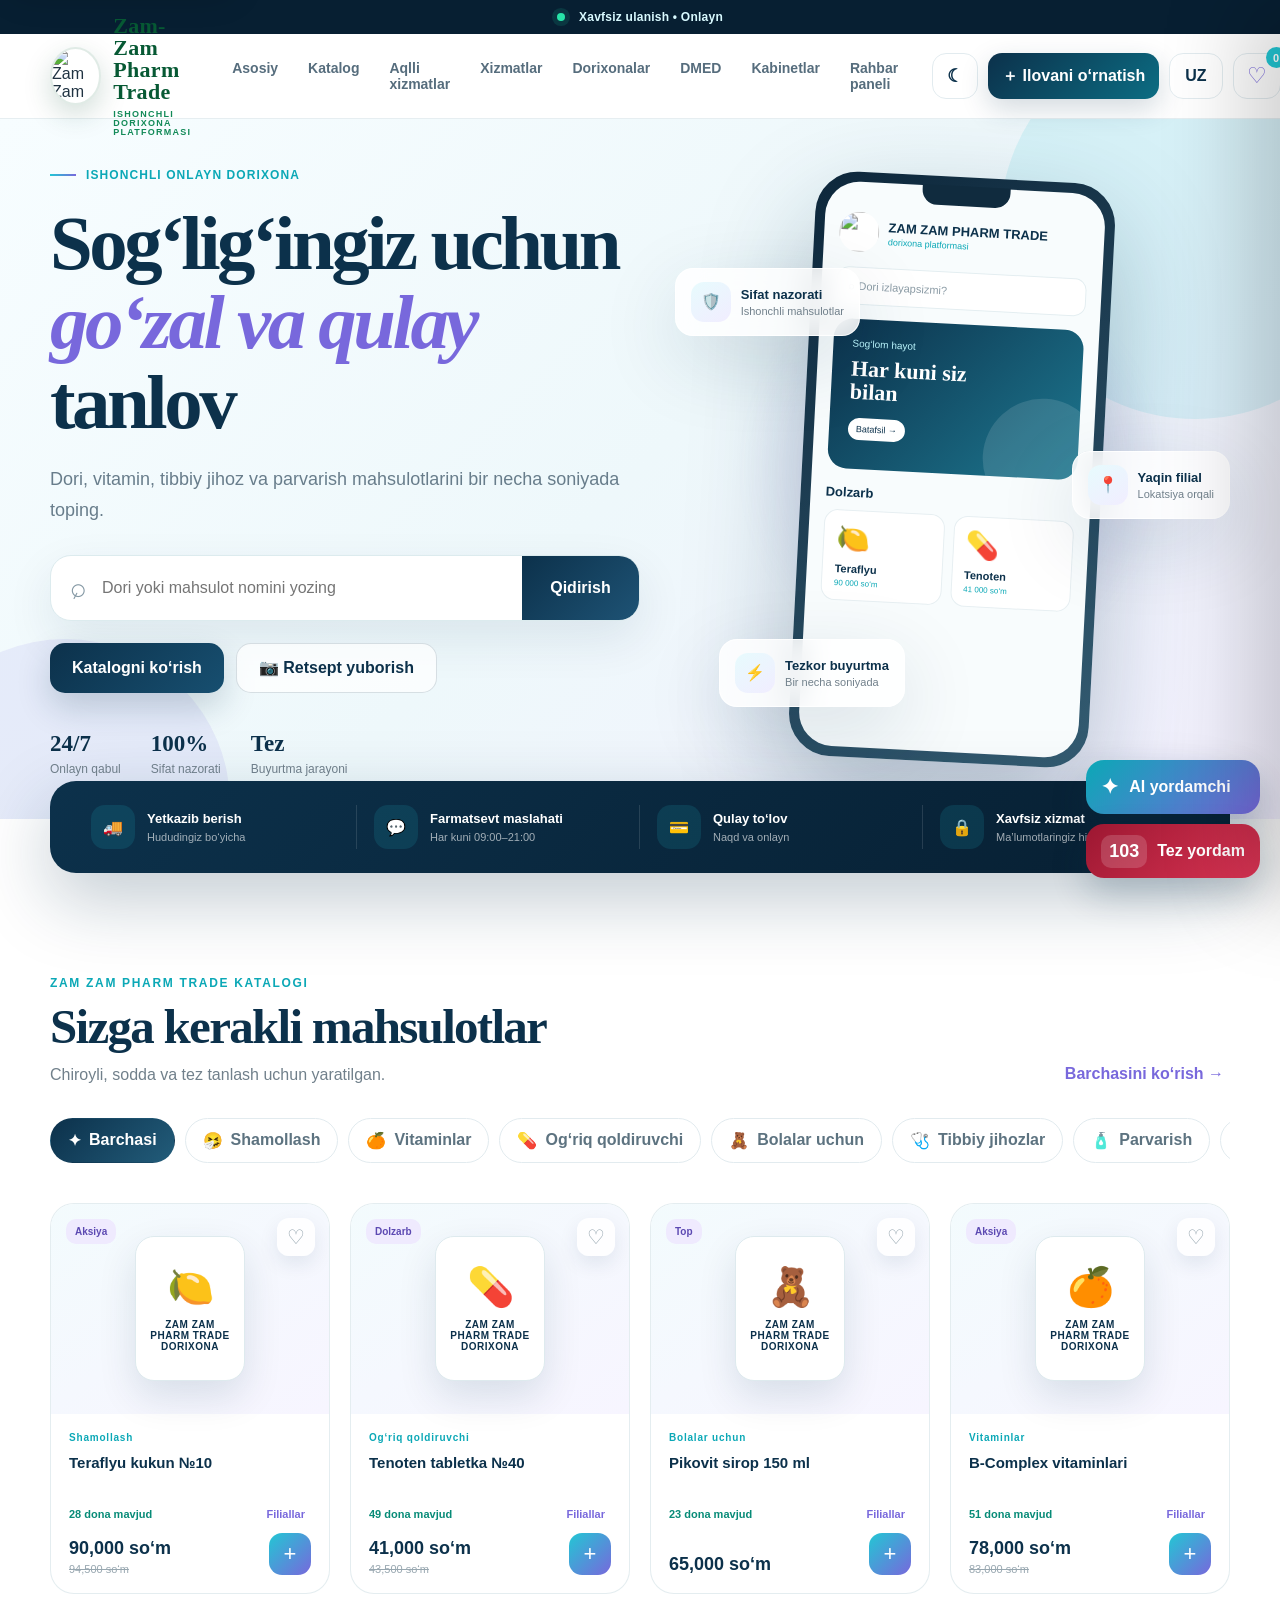
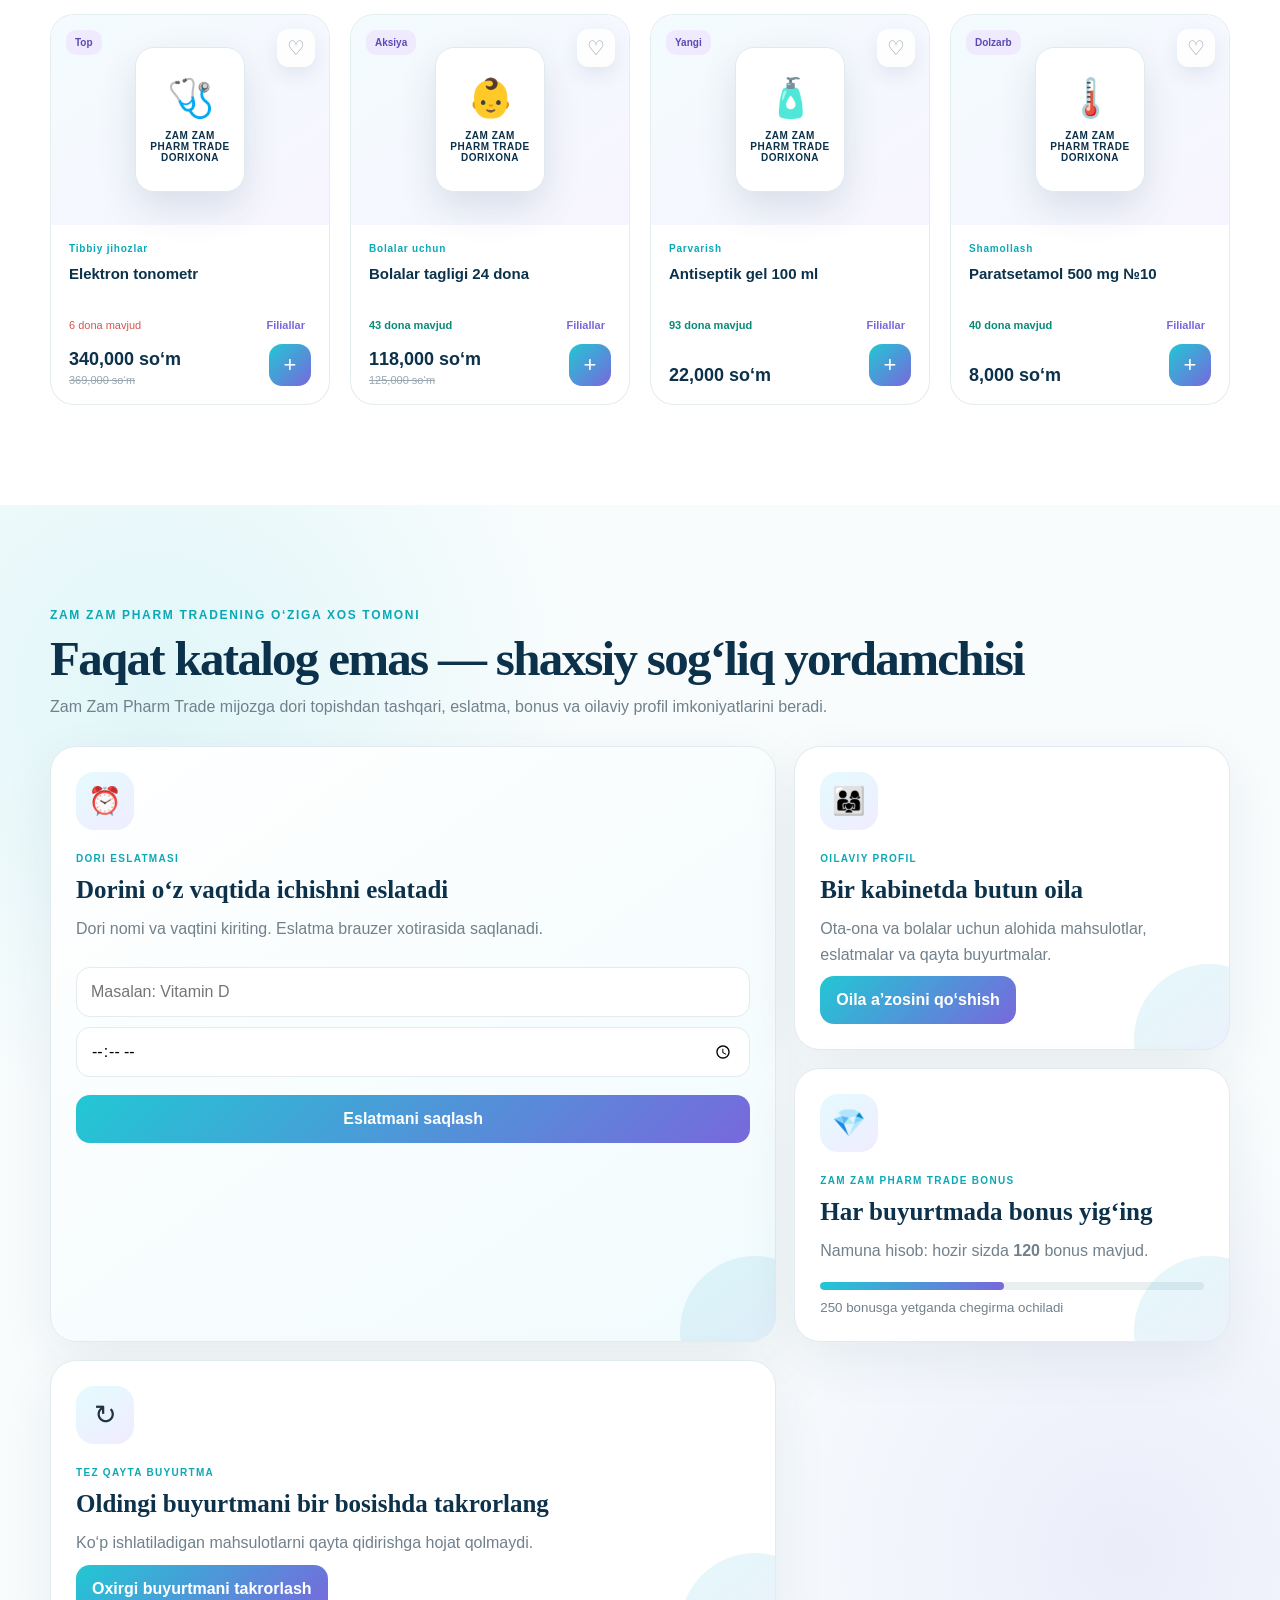
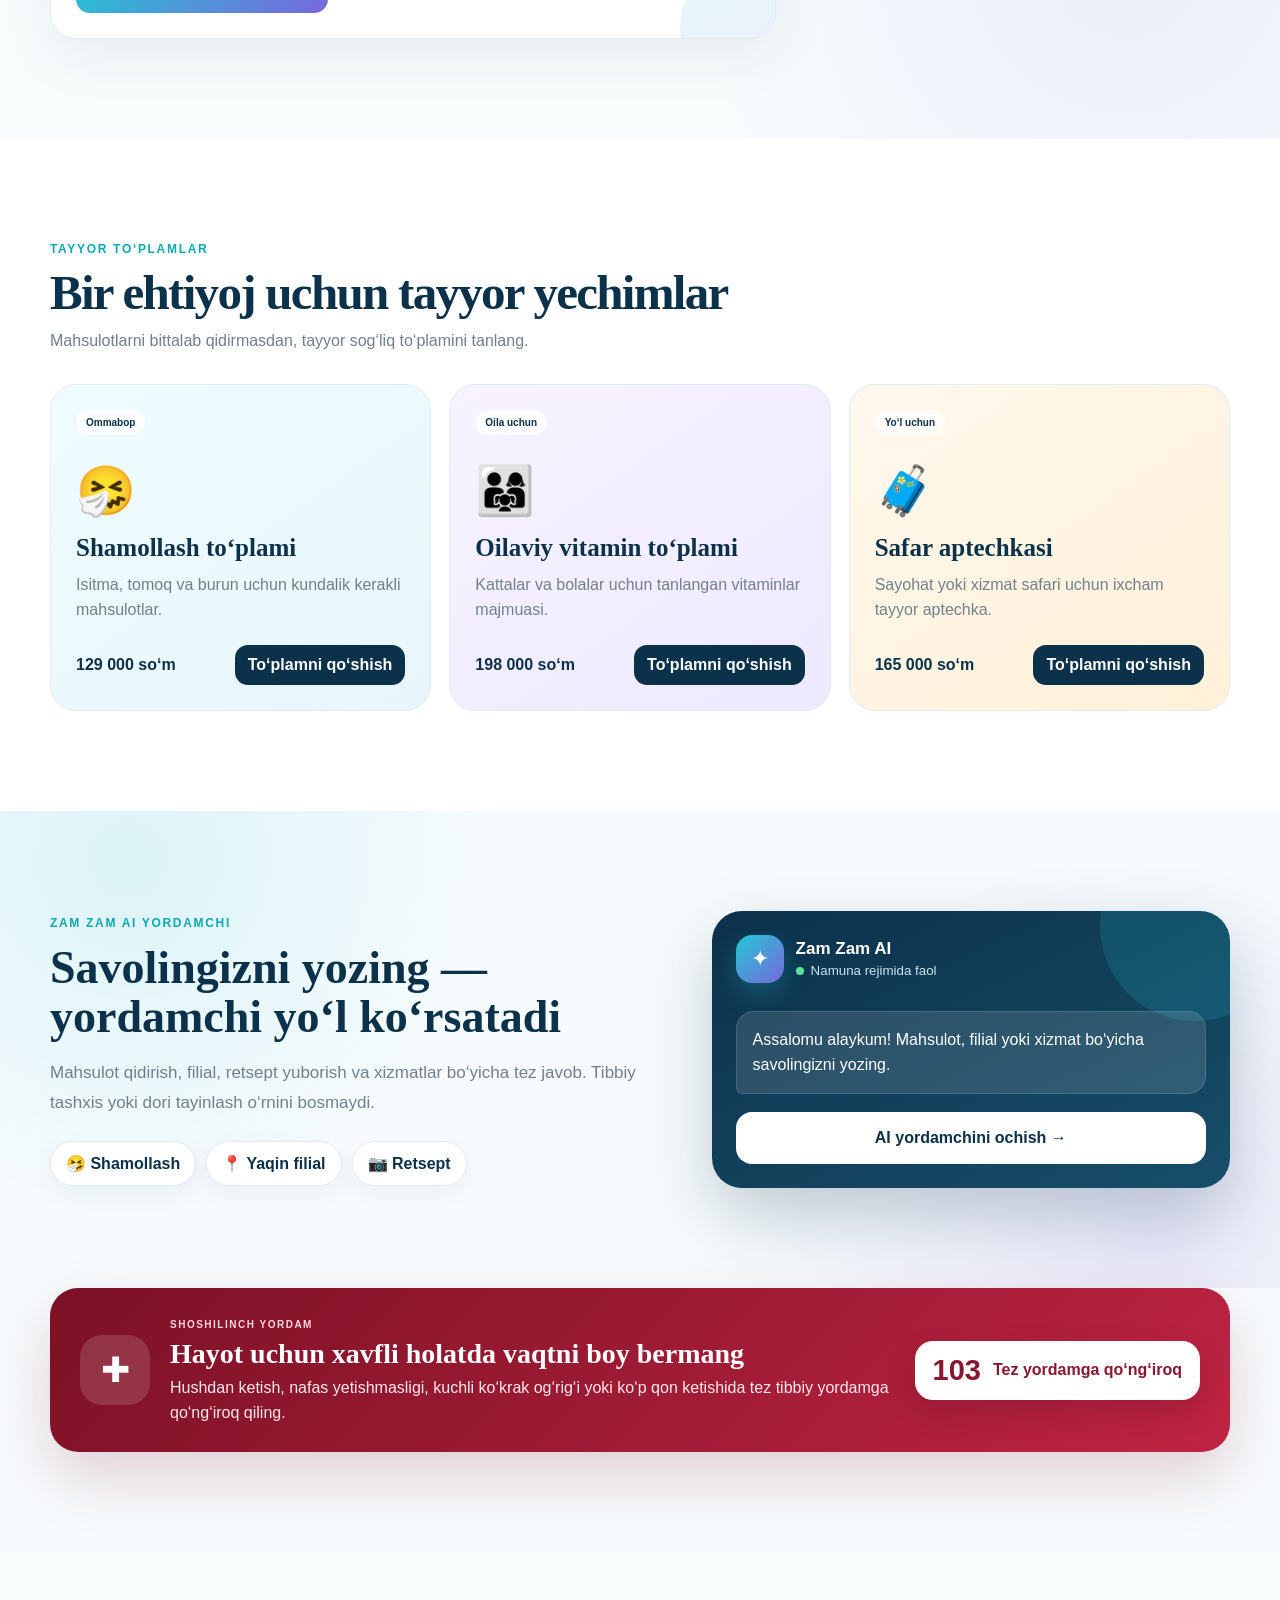
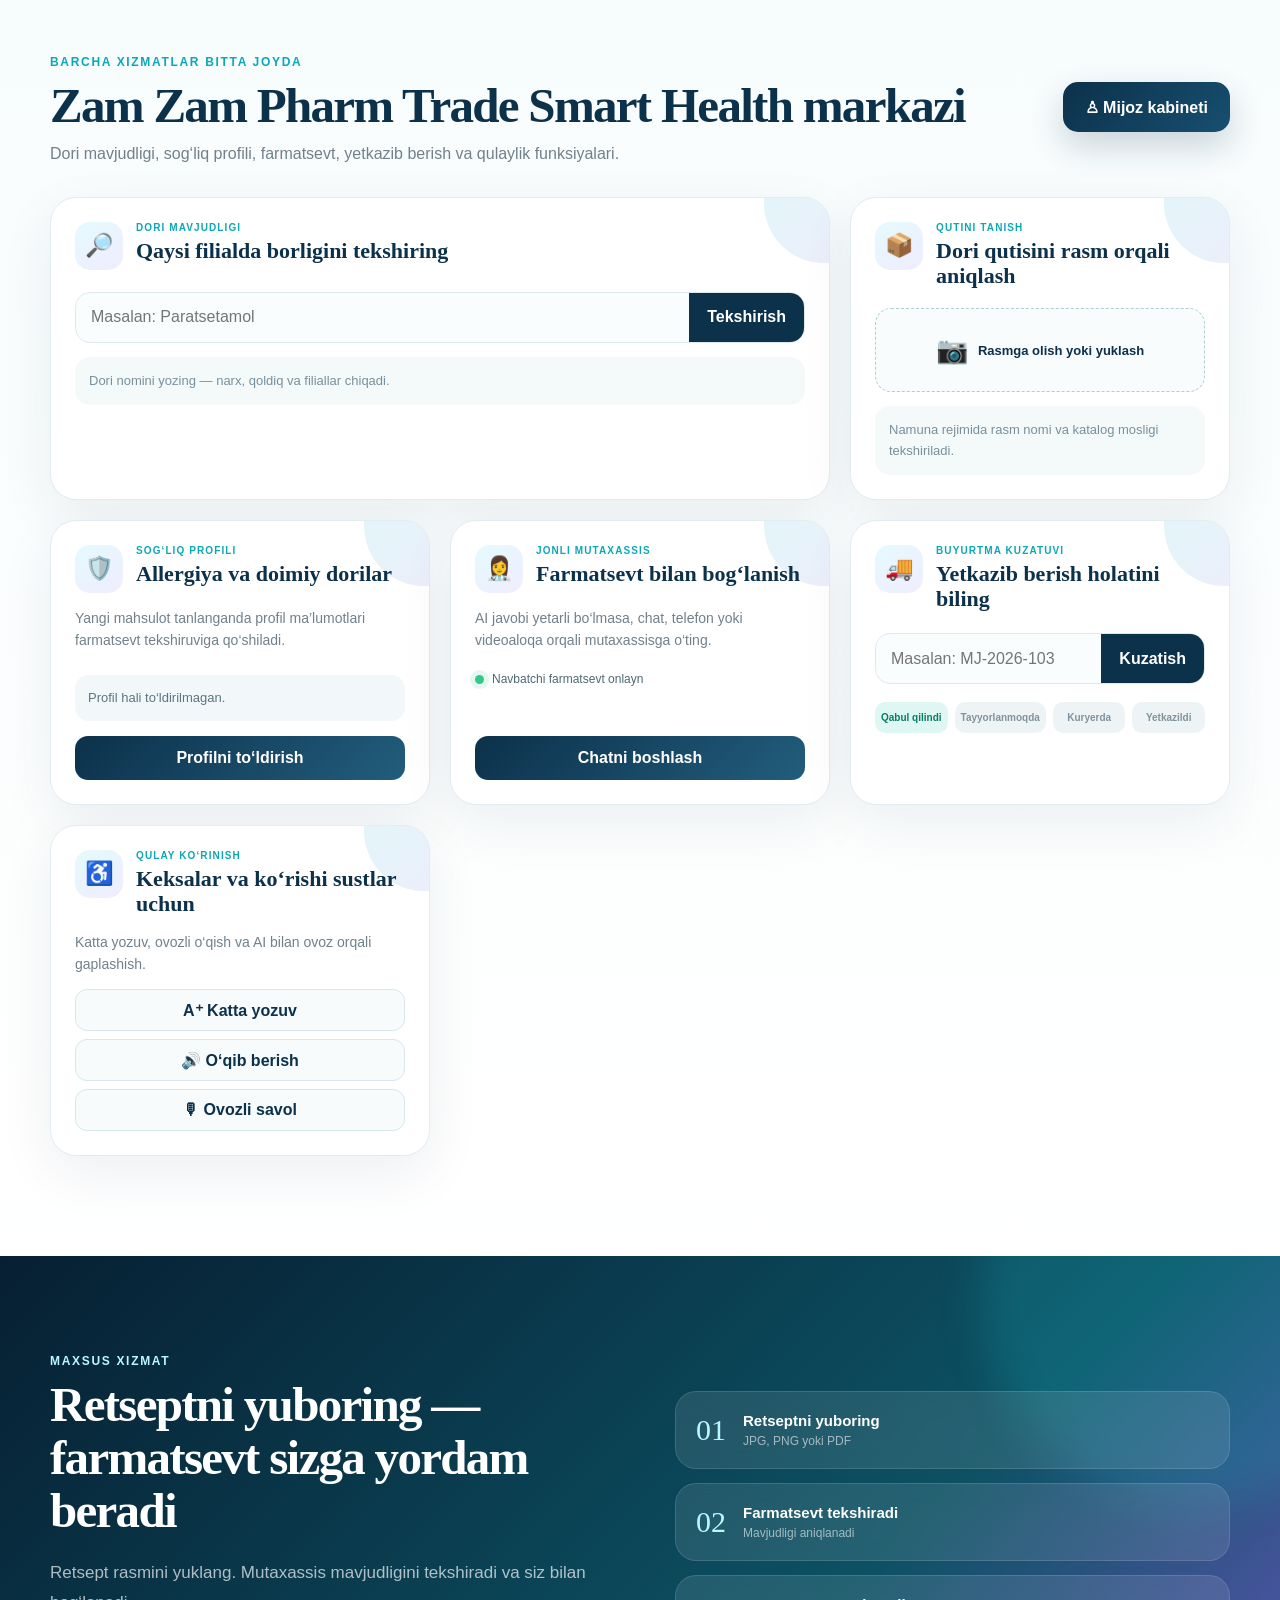
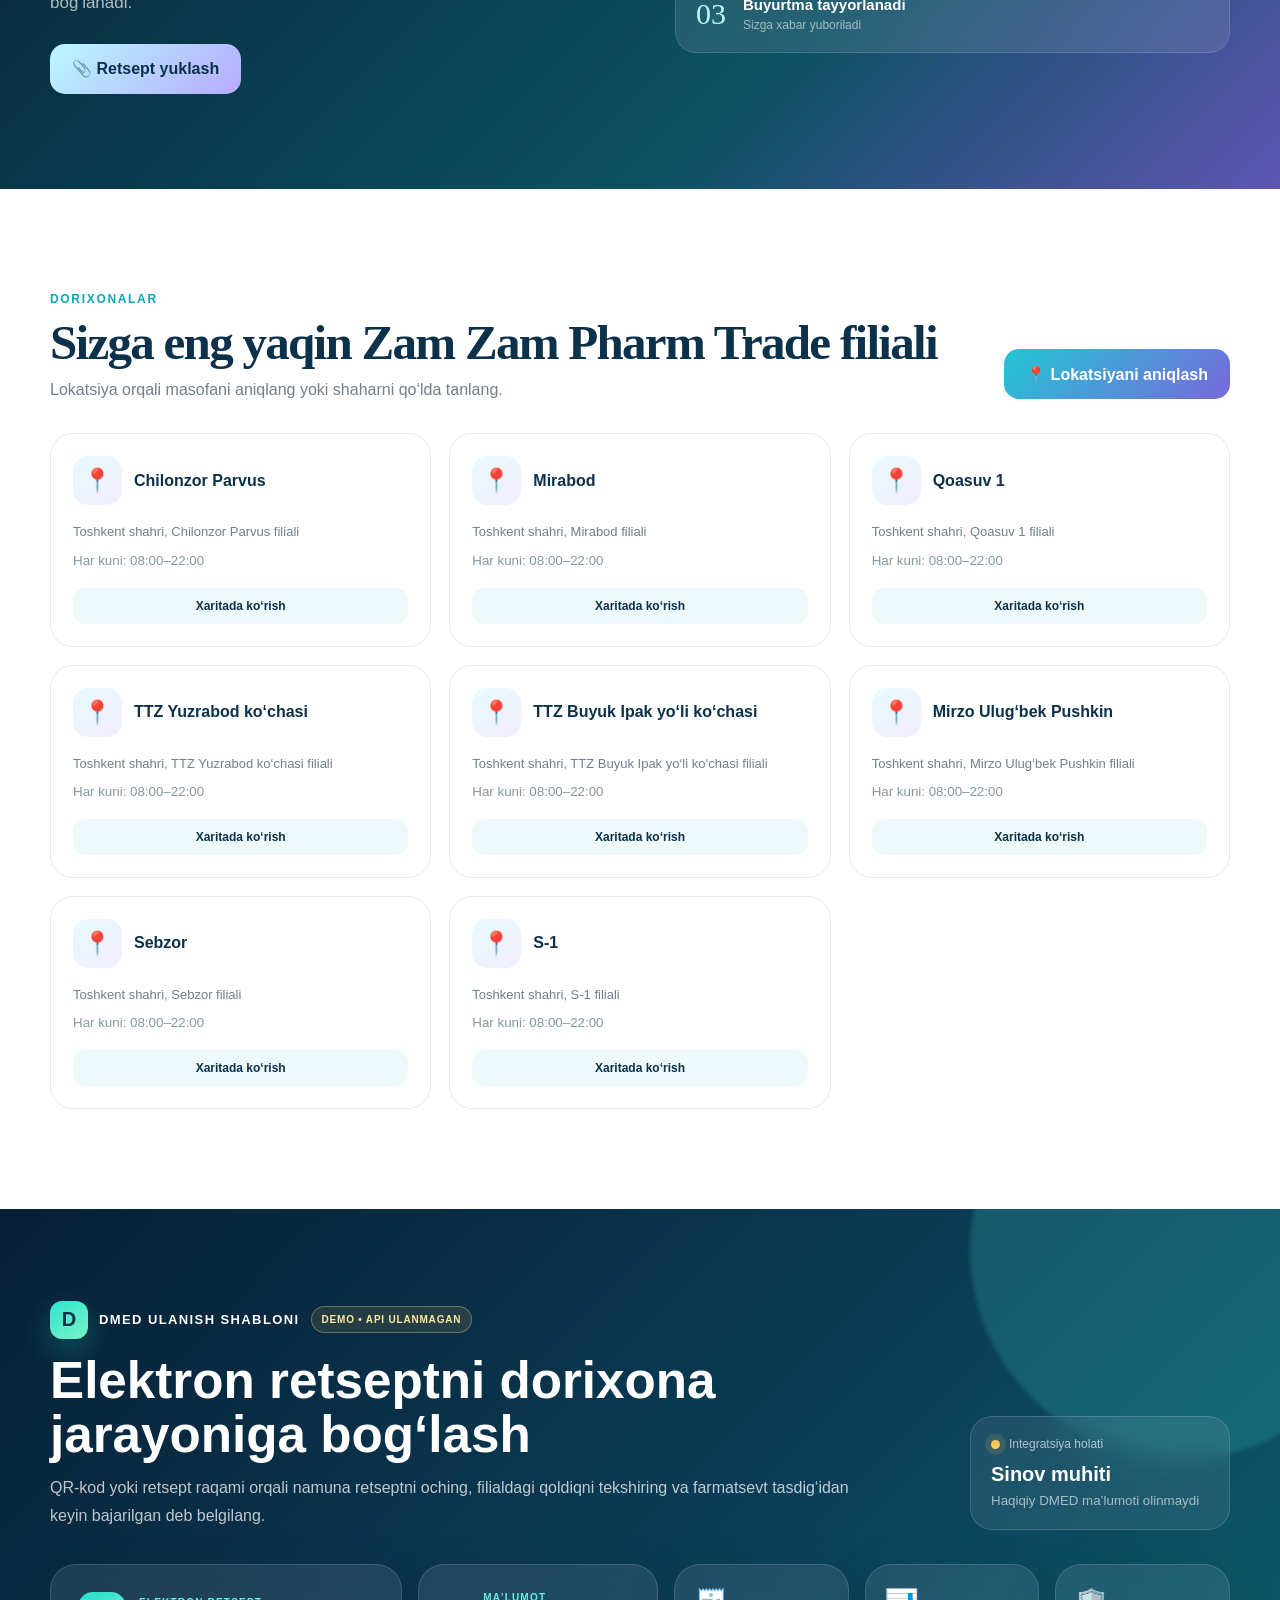
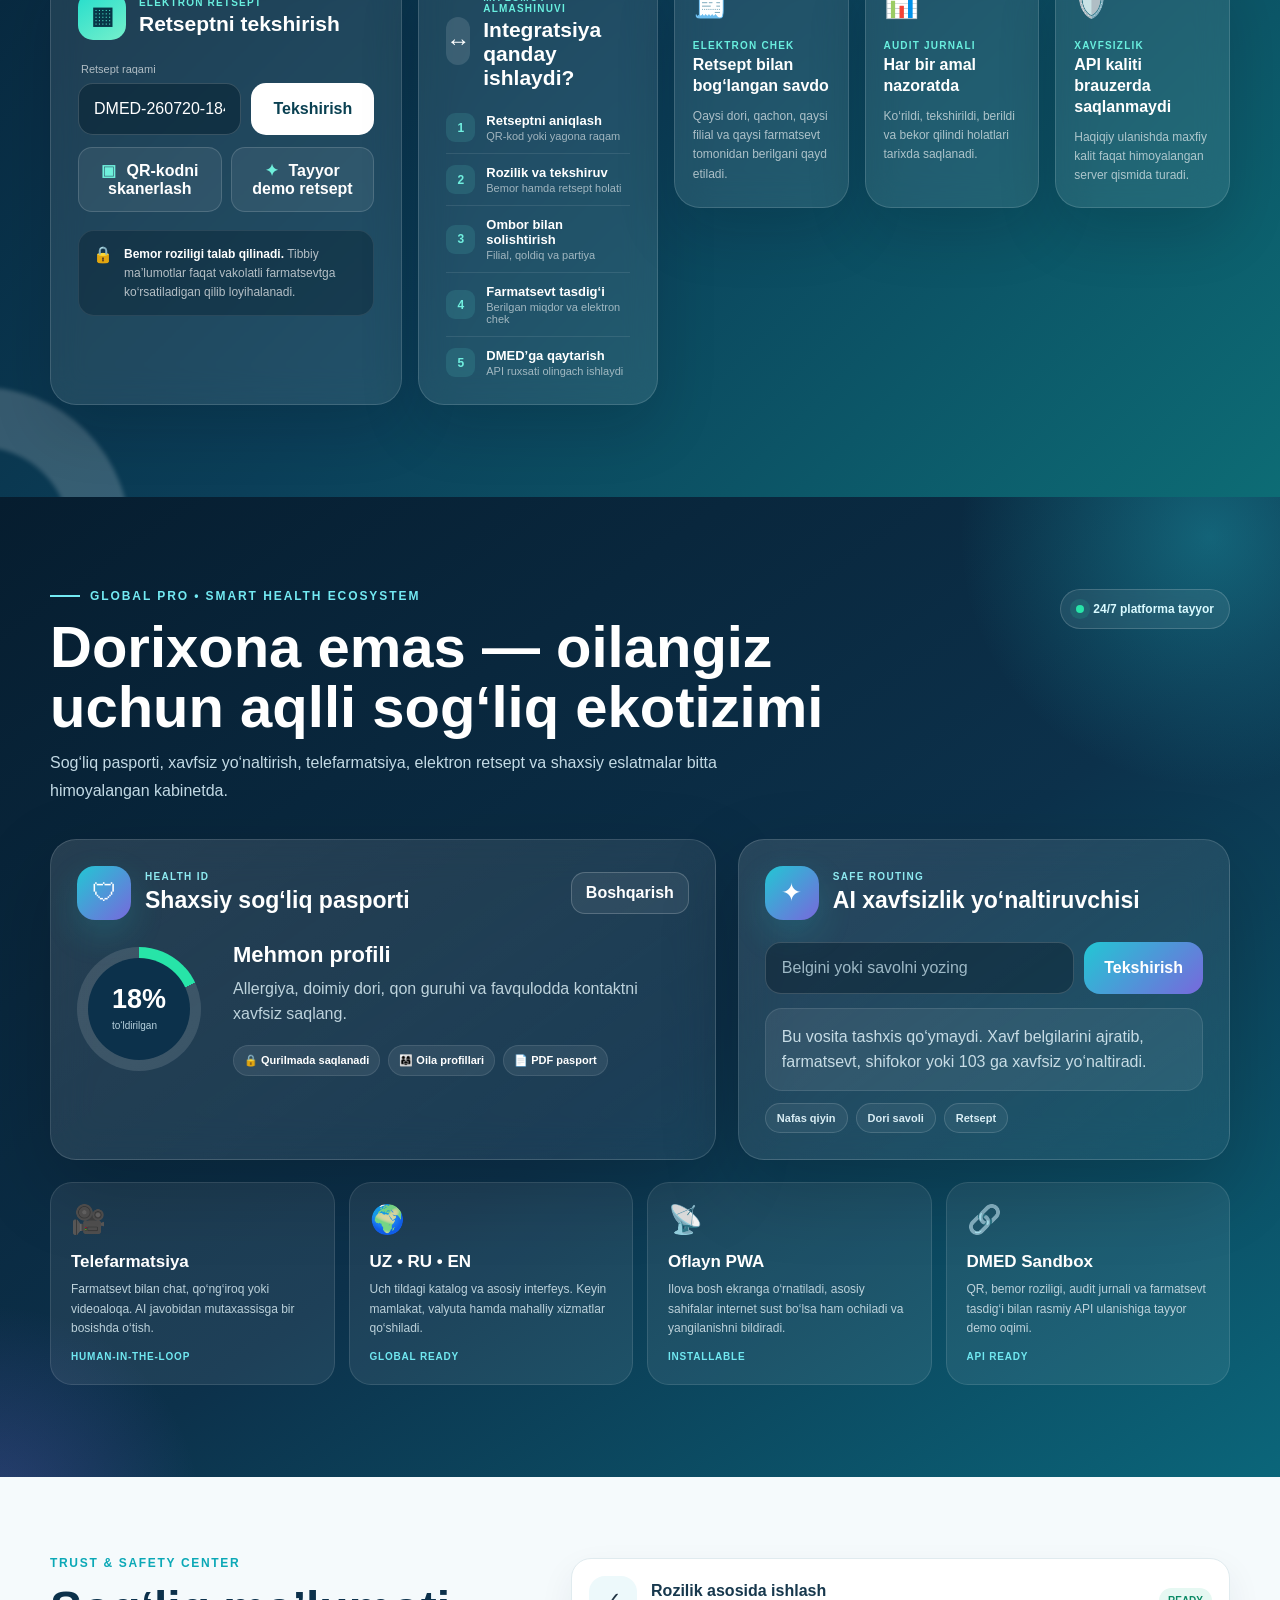
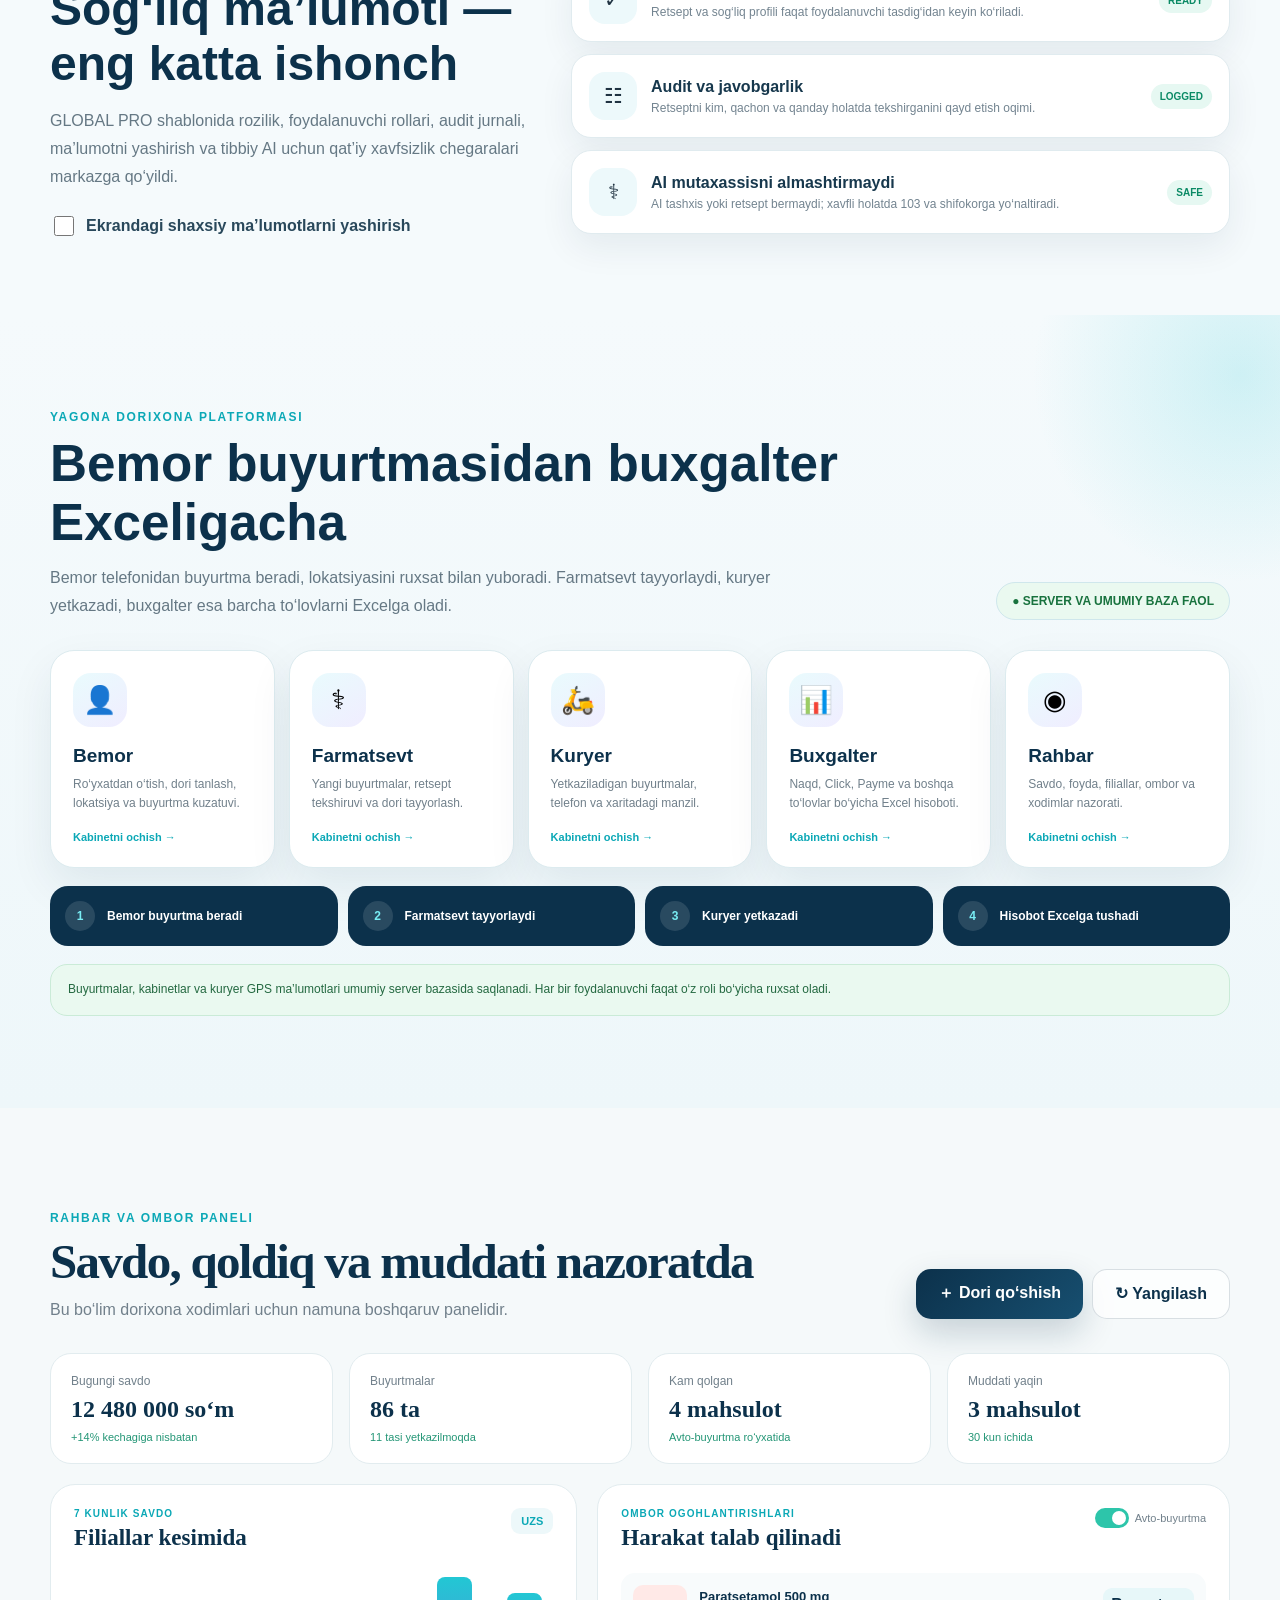
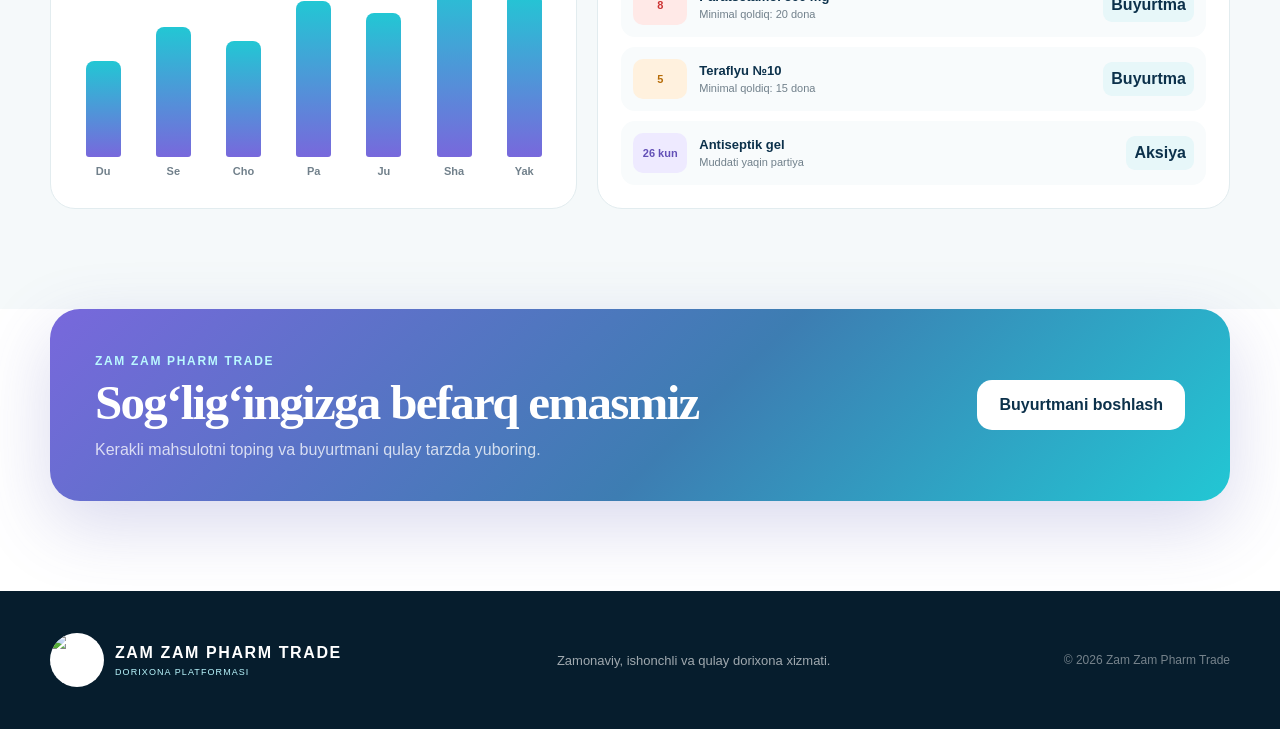
==== commit 8904ecc9: "Zam-Zam Pharm Trade logosi yangilandi" ====
--- a/templates/index.html
+++ b/templates/index.html
@@ -2,231 +2,3152 @@
 <html lang="uz">
 <head>
   <meta charset="UTF-8">
-  <meta name="viewport" content="width=device-width, initial-scale=1.0, viewport-fit=cover">
-  <meta name="theme-color" content="#0b8f41">
+  <meta name="viewport" content="width=device-width, initial-scale=1.0">
+  <meta name="theme-color" content="#071f32">
   <meta name="application-name" content="Zam Zam Pharm Trade">
-  <meta name="description" content="Zam Zam Pharm Trade — ishonchli onlayn dorixona platformasi">
-  <link rel="manifest" href="/manifest.webmanifest?v=19">
-  <link rel="shortcut icon" href="/assets/zam-zam-favicon.ico?v=19">
-  <link rel="apple-touch-icon" href="/assets/zam-zam-icon-192.png?v=19">
-  <title>Zam Zam Pharm Trade — Zamonaviy onlayn dorixona</title>
+  <meta name="msapplication-TileColor" content="#071f32">
+  <meta name="msapplication-TileImage" content="assets/zam-zam-icon-192.png?v=18">
+  <meta name="color-scheme" content="light dark">
+  <meta name="description" content="Zam Zam Pharm Trade PLATFORM PRO — bemor buyurtmasi, 3 til, Excel va kuryerni jonli xaritada kuzatish demo platformasi">
+  <link rel="manifest" href="manifest.webmanifest?v=18">
+  <link rel="shortcut icon" href="assets/zam-zam-favicon.ico?v=18">
+  <link rel="apple-touch-icon" href="assets/zam-zam-icon-192.png?v=18">
+  <link rel="icon" type="image/png" sizes="192x192" href="assets/zam-zam-icon-192.png?v=18">
+  <link rel="icon" type="image/png" sizes="512x512" href="assets/zam-zam-icon-512.png?v=18">
+  <meta name="mobile-web-app-capable" content="yes">
+  <meta name="apple-mobile-web-app-capable" content="yes">
+  <meta name="apple-mobile-web-app-status-bar-style" content="default">
+  <meta name="apple-mobile-web-app-title" content="Zam Zam Pharm Trade">
+  <title>Zam Zam Pharm Trade — PLATFORM PRO + LIVE KURYER + INTRO MUSIQA</title>
   <style>
-    :root{
-      --green:#0ea947;
-      --green-dark:#067333;
-      --green-deep:#075b29;
-      --green-soft:#eaf8ef;
-      --mint:#d9f4e3;
-      --text:#153223;
-      --muted:#6e7d75;
-      --line:#e5ece8;
-      --bg:#f5fbf7;
-      --white:#ffffff;
-      --shadow:0 24px 70px rgba(6,64,30,.12);
-      --radius:28px;
-    }
-    *{box-sizing:border-box}
-    html{scroll-behavior:smooth}
-    body{margin:0;font-family:Arial,Helvetica,sans-serif;background:radial-gradient(circle at top left,#edf8f1 0,#f8fbf9 38%,#eef4f1 100%);color:var(--text)}
-    a{text-decoration:none;color:inherit}
-    button,input{font:inherit}
-    button{cursor:pointer;border:0}
-    img{display:block;max-width:100%}
-    .container{width:min(1360px,calc(100% - 40px));margin:auto}
-    .app-shell{position:relative;overflow:hidden;min-height:100vh;padding:32px 0}
-    .app-shell:before,.app-shell:after{content:"";position:absolute;border-radius:50%;pointer-events:none}
-    .app-shell:before{width:520px;height:520px;left:-210px;bottom:-220px;background:radial-gradient(circle,rgba(9,175,74,.10),rgba(9,175,74,0) 70%)}
-    .app-shell:after{width:420px;height:420px;right:-180px;top:110px;background:radial-gradient(circle,rgba(70,214,147,.16),rgba(70,214,147,0) 72%)}
-
-    .glass-wrap{position:relative;z-index:2;background:rgba(255,255,255,.72);backdrop-filter:blur(18px);border:1px solid rgba(255,255,255,.92);box-shadow:var(--shadow);border-radius:36px;padding:22px 26px 30px}
-
-    .topbar{display:flex;align-items:center;gap:28px}
-    .brand{display:flex;align-items:center;gap:16px;min-width:0;width:260px}
-    .brand img{width:112px;height:112px;object-fit:contain;filter:drop-shadow(0 16px 22px rgba(5,90,39,.16))}
-    .brand-copy strong{display:block;font-size:22px;line-height:1.05;color:var(--green-deep)}
-    .brand-copy small{display:block;margin-top:10px;font-size:11px;line-height:1.25;font-weight:800;letter-spacing:.18em;color:var(--green-dark)}
-
-    .menu-card{flex:1;display:flex;align-items:center;justify-content:space-between;gap:18px;padding:14px 20px;border-radius:24px;background:rgba(255,255,255,.88);box-shadow:0 14px 34px rgba(9,67,34,.09);border:1px solid rgba(231,238,233,.95)}
-    .nav{display:flex;align-items:center;gap:22px;flex-wrap:wrap}
-    .nav a{font-size:15px;font-weight:700;color:#34463b;opacity:.92;position:relative}
-    .nav a.active{color:var(--green-dark)}
-    .nav a.active:after{content:"";position:absolute;left:0;right:0;bottom:-14px;height:4px;border-radius:99px;background:linear-gradient(90deg,var(--green-dark),var(--green));}
-    .actions{display:flex;align-items:center;gap:12px;flex-wrap:wrap}
-    .icon-btn,.lang-btn,.install-btn{height:50px;border-radius:16px;background:#fff;color:#1f3026;box-shadow:0 10px 22px rgba(8,58,27,.08);border:1px solid #eaf0ec;font-weight:800}
-    .icon-btn{width:50px;display:grid;place-items:center;font-size:28px;line-height:1}
-    .lang-btn{padding:0 18px}
-    .install-btn{padding:0 22px;background:linear-gradient(135deg,var(--green-dark),#17b553);color:#fff;box-shadow:0 14px 26px rgba(8,116,47,.22)}
-
-    .hero{display:grid;grid-template-columns:1.08fr .92fr;gap:34px;align-items:center;padding:28px 6px 6px}
-    .pill{display:inline-flex;align-items:center;gap:12px;padding:14px 20px;border-radius:999px;background:rgba(255,255,255,.86);box-shadow:0 12px 26px rgba(8,58,27,.08);border:1px solid #edf2ef;color:var(--green-dark);font-size:14px;font-weight:900;letter-spacing:.07em;text-transform:uppercase}
-    .pill .dot{width:28px;height:28px;border-radius:999px;display:grid;place-items:center;background:linear-gradient(145deg,#effaf3,#dbf5e4);font-size:16px}
-    .hero h1{margin:24px 0 20px;font-family:Georgia,'Times New Roman',serif;font-size:clamp(58px,6.5vw,96px);line-height:.98;letter-spacing:-.055em;color:var(--green-deep);text-shadow:0 4px 0 rgba(255,255,255,.88),0 14px 20px rgba(8,58,27,.10)}
-    .hero h1 em{font-style:normal;background:linear-gradient(180deg,#66cc4b,#119633);-webkit-background-clip:text;background-clip:text;color:transparent;text-shadow:0 3px 0 rgba(255,255,255,.92),0 10px 18px rgba(15,168,61,.14)}
-    .hero p{max-width:760px;font-size:19px;line-height:1.65;color:#63766a;margin:0 0 26px}
-
-    .search-wrap{display:flex;align-items:center;overflow:hidden;height:78px;border-radius:24px;background:#fff;border:1px solid #e7efea;box-shadow:0 16px 34px rgba(8,58,27,.08);max-width:900px}
-    .search-wrap .icon{padding:0 24px;font-size:29px;color:#6c7f73}
-    .search-wrap input{flex:1;min-width:0;height:100%;border:0;outline:0;font-size:24px;color:#294133;padding:0 8px;background:transparent}
-    .search-wrap input::placeholder{color:#92a198}
-    .search-wrap button{height:calc(100% - 10px);margin-right:6px;padding:0 34px;border-radius:20px;background:linear-gradient(135deg,#13a340,#14b456);color:#fff;font-size:20px;font-weight:900;box-shadow:0 10px 22px rgba(7,110,42,.23)}
-
-    .hero-actions{display:flex;gap:18px;flex-wrap:wrap;margin-top:20px}
-    .cta,.cta-soft{min-height:58px;border-radius:18px;padding:0 26px;font-size:17px;font-weight:900;display:inline-flex;align-items:center;gap:11px;box-shadow:0 12px 24px rgba(8,58,27,.08)}
-    .cta{background:linear-gradient(135deg,var(--green-dark),#12ac4a);color:#fff}
-    .cta-soft{background:#fff;color:#1f3528;border:1px solid #e8eeea}
-
-    .stats{display:flex;gap:52px;flex-wrap:wrap;margin-top:28px;padding-left:4px}
-    .stats strong{display:block;font-family:Georgia,serif;font-size:27px;color:var(--green-deep)}
-    .stats span{display:block;margin-top:5px;font-size:14px;color:#6d7c74}
-
-    .visual{position:relative;display:grid;place-items:center;min-height:760px}
-    .pedestal{position:absolute;bottom:40px;width:min(82%,470px);height:54px;border-radius:999px;background:linear-gradient(180deg,rgba(239,255,246,.84),rgba(217,247,228,.42));border:2px solid rgba(18,166,75,.35);box-shadow:inset 0 2px 12px rgba(255,255,255,.8),0 18px 36px rgba(10,76,36,.10)}
-    .phone{position:relative;z-index:2;width:335px;height:675px;border-radius:46px;padding:10px;background:linear-gradient(145deg,#0a3018,#11a444 54%,#1ac565);box-shadow:0 42px 100px rgba(6,63,31,.24);transform:rotate(5deg)}
-    .phone:before{content:"";position:absolute;left:50%;top:11px;transform:translateX(-50%);width:118px;height:26px;border-radius:0 0 18px 18px;background:#03180c;z-index:3}
-    .screen{height:100%;border-radius:38px;background:linear-gradient(180deg,#fbfdfc,#f5f8f6);padding:26px 18px 18px;overflow:hidden}
-    .mobile-brand{display:flex;gap:12px;align-items:center}
-    .mobile-brand img{width:48px;height:48px;object-fit:contain}
-    .mobile-brand b{display:block;font-size:17px;color:#173724}
-    .mobile-brand small{display:block;margin-top:4px;font-size:13px;color:#5f7469}
-    .mobile-banner{margin-top:20px;padding:22px;border-radius:24px;min-height:180px;color:#fff;background:linear-gradient(135deg,#0d8c3e,#18ba59 70%,#63db8f);position:relative;overflow:hidden;box-shadow:0 16px 34px rgba(6,88,38,.18)}
-    .mobile-banner:after{content:"";position:absolute;width:150px;height:150px;border-radius:50%;right:-35px;bottom:-45px;background:rgba(255,255,255,.18)}
-    .mobile-banner span{font-size:13px;opacity:.88}
-    .mobile-banner strong{display:block;margin-top:12px;font-family:Georgia,serif;font-size:28px;line-height:1.05;max-width:220px}
-    .mini-btn{display:inline-flex;margin-top:18px;padding:10px 16px;border-radius:999px;background:#fff;color:#1a3e28;font-size:13px;font-weight:900}
-    .phone-title{margin:18px 0 12px;font-size:18px;font-weight:900;color:#1b3528}
-    .mobile-cards{display:grid;grid-template-columns:1fr 1fr;gap:12px}
-    .mobile-cards article{padding:16px;border-radius:18px;background:#fff;border:1px solid #e8efea;box-shadow:0 12px 22px rgba(8,58,27,.06)}
-    .mobile-cards .emoji{font-size:42px}
-    .mobile-cards strong{display:block;margin-top:10px;font-size:16px;color:#193726}
-    .mobile-cards span{display:block;margin-top:5px;font-size:12px;color:#64776a}
-
-    .float-card{position:absolute;z-index:3;display:flex;align-items:center;gap:14px;padding:16px 18px;border-radius:22px;background:rgba(255,255,255,.88);border:1px solid rgba(237,242,239,.98);box-shadow:0 18px 34px rgba(8,58,27,.10);backdrop-filter:blur(10px)}
-    .float-card .icon{width:50px;height:50px;border-radius:16px;display:grid;place-items:center;background:linear-gradient(145deg,#f1fbf4,#dcf6e6);font-size:24px}
-    .float-card strong{display:block;font-size:15px;color:#183625}
-    .float-card span{display:block;margin-top:4px;font-size:13px;color:#697c71}
-    .fc-one{left:0;top:140px}
-    .fc-two{right:8px;top:380px}
-    .fc-three{left:42px;bottom:115px}
-
-    .service-bar{margin-top:20px;display:grid;grid-template-columns:repeat(4,1fr);gap:0;overflow:hidden;border-radius:28px;background:linear-gradient(135deg,#09903f,#21b95d);box-shadow:0 22px 40px rgba(8,82,36,.18)}
-    .service-bar article{display:flex;align-items:center;gap:16px;padding:22px 20px;color:#fff;position:relative}
-    .service-bar article + article:before{content:"";position:absolute;left:0;top:18px;bottom:18px;width:1px;background:rgba(255,255,255,.24)}
-    .service-icon{width:58px;height:58px;border-radius:18px;display:grid;place-items:center;background:rgba(255,255,255,.18);box-shadow:inset 0 2px 10px rgba(255,255,255,.25);font-size:29px}
-    .service-bar strong{display:block;font-size:18px}
-    .service-bar span{display:block;margin-top:6px;font-size:13px;color:rgba(255,255,255,.82)}
-
-    .fab-stack{position:fixed;right:20px;bottom:24px;z-index:30;display:flex;flex-direction:column;gap:12px}
-    .fab{display:flex;align-items:center;gap:12px;padding:16px 20px;border-radius:20px;color:#fff;font-weight:900;box-shadow:0 18px 32px rgba(8,58,27,.18)}
-    .fab.ai{background:linear-gradient(135deg,#19b54d,#37d36d)}
-    .fab.emergency{background:linear-gradient(135deg,#dc2525,#ff4848)}
-    .fab .n{display:inline-grid;place-items:center;min-width:44px;height:34px;border-radius:12px;background:rgba(255,255,255,.18);font-size:18px}
-
-    @media (max-width:1200px){
-      .topbar{flex-direction:column;align-items:stretch}.brand{width:auto}.hero{grid-template-columns:1fr}.visual{min-height:650px}.fc-one{left:20px}.fc-two{right:20px}.fc-three{left:80px}
-      .service-bar{grid-template-columns:repeat(2,1fr)}
-    }
-    @media (max-width:860px){
-      .container{width:min(100%,calc(100% - 24px))}.glass-wrap{padding:18px 14px 20px}.menu-card{padding:14px;flex-direction:column;align-items:stretch}.nav{gap:14px}.actions{justify-content:flex-start}.brand img{width:88px;height:88px}.hero h1{font-size:clamp(42px,13vw,70px)}.hero p{font-size:16px}.search-wrap{height:64px}.search-wrap input{font-size:17px}.search-wrap button{font-size:17px;padding:0 20px}.phone{width:min(100%,340px);height:620px}.service-bar{grid-template-columns:1fr}.float-card{position:static;margin:10px auto 0;width:min(100%,360px)}.visual{display:flex;flex-direction:column}.pedestal{position:static;width:80%;margin-top:-26px}.stats{gap:26px}.fab-stack{right:12px;bottom:14px}.fab{padding:14px 16px;border-radius:18px}
-    }
-  </style>
+:root{
+  --cyan:#22c7d4;
+  --cyan-dark:#0ba8b6;
+  --navy:#0c314b;
+  --navy-2:#071f32;
+  --purple:#7868dc;
+  --pink:#f0a7c5;
+  --soft:#f4fafc;
+  --white:#ffffff;
+  --ink:#203342;
+  --muted:#71808b;
+  --line:#e2ebef;
+  --danger:#d83d54;
+  --shadow:0 24px 80px rgba(12,49,75,.14);
+}
+*{box-sizing:border-box}
+html{scroll-behavior:smooth}
+body{
+  margin:0;
+  background:#fff;
+  color:var(--ink);
+  font-family:Arial,Helvetica,sans-serif;
+  padding-bottom:0;
+}
+button,input,select{font:inherit}
+button,a{cursor:pointer}
+a{text-decoration:none;color:inherit}
+img{display:block;max-width:100%}
+.container{width:min(1180px,calc(100% - 34px));margin:auto}
+.hidden{display:none!important}
+
+/* Splash */
+.splash{
+  position:fixed;
+  inset:0;
+  z-index:9999;
+  display:grid;
+  place-items:center;
+  overflow:hidden;
+  background:
+    radial-gradient(circle at 50% 38%,rgba(255,255,255,.16),transparent 25%),
+    linear-gradient(145deg,#0a2e47,#0c6d83 55%,#20c7d3);
+  transition:opacity .7s ease,visibility .7s ease;
+}
+.splash-hide{opacity:0;visibility:hidden;pointer-events:none}
+.splash-center{position:relative;z-index:3;text-align:center;color:#fff}
+.splash-logo-frame{
+  width:170px;
+  height:170px;
+  margin:auto;
+  padding:7px;
+  border-radius:50%;
+  background:linear-gradient(145deg,#fff,rgba(255,255,255,.45));
+  box-shadow:0 30px 100px rgba(4,28,45,.36);
+  animation:splashLogo 1s cubic-bezier(.18,.89,.32,1.28) both;
+}
+.splash-logo-frame img{width:100%;height:100%;object-fit:contain;border-radius:50%;background:#fff}
+.splash h1{font-size:43px;letter-spacing:.18em;margin:25px 0 0;padding-left:.18em}
+.splash p{margin:7px 0 0;letter-spacing:.16em;color:#d8fbff}
+.splash small{display:block;margin-top:13px;color:rgba(255,255,255,.75)}
+.splash-progress{width:220px;height:4px;border-radius:99px;overflow:hidden;background:rgba(255,255,255,.2);margin:24px auto 0}
+.splash-progress span{display:block;width:100%;height:100%;background:#fff;transform:translateX(-100%);animation:loadProgress 2.3s .55s forwards}
+.splash-orbit{position:absolute;border-radius:50%;border:1px solid rgba(255,255,255,.18);animation:orbit 3s ease-in-out infinite}
+.orbit-a{width:470px;height:470px}
+.orbit-b{width:760px;height:760px;animation-delay:.8s}
+.splash-light{position:absolute;width:320px;height:320px;border-radius:50%;background:rgba(120,104,220,.24);filter:blur(55px);right:8%;top:10%}
+#skipSplash{position:absolute;right:22px;bottom:20px;border:1px solid rgba(255,255,255,.28);background:rgba(255,255,255,.10);color:#fff;padding:10px 14px;border-radius:13px}
+#introSoundToggle{position:absolute;left:22px;bottom:20px;border:1px solid rgba(255,255,255,.28);background:rgba(255,255,255,.12);backdrop-filter:blur(10px);color:#fff;padding:10px 14px;border-radius:13px;display:flex;align-items:center;gap:7px;font-weight:700;box-shadow:0 10px 30px rgba(0,0,0,.10)}
+#introSoundToggle:hover,#skipSplash:hover{background:rgba(255,255,255,.20)}
+#introSoundToggle.sound-off{opacity:.72}
+#introSoundHint{min-height:17px}
+@media(max-width:520px){#introSoundToggle{left:12px;bottom:12px;padding:9px 11px;font-size:12px}#skipSplash{right:12px;bottom:12px;padding:9px 11px;font-size:12px}}
+
+/* Header */
+.header{
+  position:sticky;
+  top:0;
+  z-index:50;
+  background:rgba(255,255,255,.88);
+  backdrop-filter:blur(18px);
+  border-bottom:1px solid rgba(226,235,239,.85);
+}
+.header-inner{height:84px;display:flex;align-items:center;gap:34px}
+.brand{display:flex;align-items:center;gap:12px;margin-right:auto}
+.brand img{width:58px;height:58px;object-fit:contain;border-radius:50%;background:#fff;border:2px solid rgba(0,92,54,.12);box-shadow:0 10px 28px rgba(0,74,43,.18)}
+.brand span{display:flex;flex-direction:column;line-height:1}
+.brand strong{font-family:Georgia,serif;font-size:22px;letter-spacing:.015em;color:#075934;font-weight:800}
+.brand small{font-size:9px;letter-spacing:.14em;color:#138a58;margin-top:7px;font-weight:800}
+.desktop-nav{display:flex;gap:30px}
+.desktop-nav a{font-size:14px;font-weight:700;color:#566d7d;position:relative}
+.desktop-nav a:after{content:"";position:absolute;left:0;right:100%;bottom:-10px;height:2px;background:linear-gradient(90deg,var(--cyan),var(--purple));transition:.25s}
+.desktop-nav a:hover:after{right:0}
+.header-actions{display:flex;gap:10px}
+.lang-button,.cart-button{
+  height:46px;
+  border:1px solid var(--line);
+  background:#fff;
+  color:var(--navy);
+  border-radius:14px;
+  padding:0 15px;
+  font-weight:800;
+}
+.cart-button{position:relative;font-size:18px}
+.cart-button b{position:absolute;right:-7px;top:-7px;min-width:21px;height:21px;border-radius:99px;background:var(--purple);color:#fff;display:grid;place-items:center;font-size:11px}
+
+/* Hero */
+.hero{position:relative;overflow:hidden;background:linear-gradient(135deg,#f7fdff 0%,#eef8fb 50%,#f4f1ff 100%)}
+.hero-grid{min-height:700px;display:grid;grid-template-columns:1.03fr .97fr;align-items:center;gap:35px;position:relative;z-index:3}
+.mini-label{display:inline-flex;align-items:center;gap:10px;color:var(--cyan-dark);font-size:12px;font-weight:800;letter-spacing:.09em;text-transform:uppercase}
+.mini-label span{width:26px;height:2px;background:linear-gradient(90deg,var(--cyan),var(--purple))}
+.hero h1{font-family:Georgia,serif;font-size:clamp(48px,6vw,80px);line-height:1.03;letter-spacing:-.045em;color:var(--navy);margin:22px 0}
+.hero h1 em{font-style:italic;color:var(--purple)}
+.hero-copy>p{max-width:650px;font-size:18px;line-height:1.75;color:#687d8b;margin:0 0 28px}
+.search-box{
+  width:min(690px,100%);
+  height:66px;
+  display:flex;
+  align-items:center;
+  overflow:hidden;
+  background:#fff;
+  border:1px solid #dcebee;
+  border-radius:21px;
+  box-shadow:0 18px 48px rgba(12,49,75,.09);
+}
+.search-icon{font-size:28px;color:#8498a4;margin-left:18px;transform:rotate(-17deg)}
+.search-box input{flex:1;min-width:0;border:0;outline:0;padding:0 16px;color:var(--ink)}
+.search-box button{height:100%;border:0;padding:0 28px;background:linear-gradient(135deg,var(--navy),#1e5375);color:#fff;font-weight:800}
+.hero-buttons{display:flex;gap:12px;margin-top:22px;flex-wrap:wrap}
+.primary-button,.soft-button,.accent-button,.white-button,.location-button{
+  min-height:50px;
+  border-radius:15px;
+  padding:0 22px;
+  border:0;
+  display:inline-flex;
+  align-items:center;
+  justify-content:center;
+  font-weight:800;
+}
+.primary-button{background:linear-gradient(135deg,var(--navy),#174f70);color:#fff;box-shadow:0 14px 34px rgba(12,49,75,.2)}
+.soft-button{background:rgba(255,255,255,.72);color:var(--navy);border:1px solid rgba(12,49,75,.15)}
+.full-button{width:100%;margin-top:12px}
+.trust-grid{display:flex;gap:30px;margin-top:38px}
+.trust-grid div{display:flex;flex-direction:column}
+.trust-grid strong{font-family:Georgia,serif;font-size:23px;color:var(--navy)}
+.trust-grid span{font-size:12px;color:var(--muted);margin-top:5px}
+
+.hero-visual{height:610px;position:relative;display:grid;place-items:center}
+.visual-glow{position:absolute;width:430px;height:430px;border-radius:50%;background:radial-gradient(circle,rgba(34,199,212,.32),rgba(120,104,220,.12),transparent 70%);filter:blur(5px)}
+.phone-mockup{
+  width:300px;
+  height:585px;
+  padding:10px;
+  border-radius:42px;
+  background:linear-gradient(145deg,#0d273b,#345c72);
+  box-shadow:0 42px 110px rgba(12,49,75,.28);
+  position:relative;
+  z-index:3;
+  transform:rotate(3deg);
+  animation:phoneFloat 4s ease-in-out infinite;
+}
+.phone-top{width:88px;height:20px;border-radius:0 0 15px 15px;background:#102b3e;position:absolute;left:50%;top:9px;transform:translateX(-50%);z-index:4}
+.phone-screen{height:100%;border-radius:34px;background:#f8fcfd;padding:30px 15px 18px;overflow:hidden}
+.phone-brand{display:flex;align-items:center;gap:9px}
+.phone-brand img{width:40px;height:40px;object-fit:contain;border-radius:50%;background:#fff}
+.phone-brand div{display:flex;flex-direction:column}
+.phone-brand b{font-size:13px;color:var(--navy)}
+.phone-brand small{font-size:9px;color:var(--cyan-dark);margin-top:2px}
+.phone-search{height:38px;border-radius:12px;background:#fff;border:1px solid #e4eef1;color:#8b9ba5;font-size:11px;display:flex;align-items:center;padding:0 11px;margin-top:15px}
+.phone-banner{height:150px;border-radius:19px;padding:19px;margin-top:14px;background:linear-gradient(135deg,var(--navy),#1d7890);color:#fff;display:flex;flex-direction:column;position:relative;overflow:hidden}
+.phone-banner:after{content:"";position:absolute;width:120px;height:120px;border-radius:50%;background:rgba(255,255,255,.12);right:-25px;bottom:-40px}
+.phone-banner span{font-size:10px;color:#bdf8ff}
+.phone-banner b{font-family:Georgia,serif;font-size:22px;max-width:150px;margin-top:8px;line-height:1.05}
+.banner-pill{display:inline-flex;align-self:flex-start;font-size:9px;background:#fff;color:var(--navy);border-radius:99px;padding:6px 8px;margin-top:15px}
+.phone-title{font-size:13px;font-weight:800;color:var(--navy);margin:16px 0 10px}
+.phone-products{display:grid;grid-template-columns:1fr 1fr;gap:9px}
+.phone-products div{background:#fff;border:1px solid #e7eff2;border-radius:14px;padding:12px;display:flex;flex-direction:column}
+.phone-products span{font-size:27px}
+.phone-products b{font-size:11px;color:var(--navy);margin-top:8px}
+.phone-products small{font-size:8px;color:var(--cyan-dark);margin-top:4px}
+.float-card{
+  position:absolute;
+  z-index:5;
+  display:flex;
+  align-items:center;
+  gap:10px;
+  padding:13px 15px;
+  border-radius:18px;
+  background:rgba(255,255,255,.83);
+  backdrop-filter:blur(14px);
+  border:1px solid rgba(255,255,255,.85);
+  box-shadow:var(--shadow);
+}
+.float-card>span{width:40px;height:40px;border-radius:13px;background:linear-gradient(145deg,#e7fbfd,#f1edff);display:grid;place-items:center}
+.float-card div{display:flex;flex-direction:column}
+.float-card b{font-size:13px;color:var(--navy)}
+.float-card small{font-size:11px;color:var(--muted);margin-top:3px}
+.card-one{left:0;top:17%;animation:chipFloat 3.8s ease-in-out infinite}
+.card-two{right:0;top:47%;animation:chipFloat 4.2s ease-in-out .6s infinite}
+.card-three{left:8%;bottom:11%;animation:chipFloat 3.7s ease-in-out 1s infinite}
+.hero-shape{position:absolute;border-radius:50%}
+.shape-one{width:390px;height:390px;background:rgba(34,199,212,.12);right:-110px;top:-90px}
+.shape-two{width:330px;height:330px;background:rgba(120,104,220,.10);left:-100px;bottom:-150px}
+
+/* Benefits */
+.benefit-strip{margin-top:-38px;position:relative;z-index:10}
+.benefit-grid{
+  background:linear-gradient(135deg,var(--navy),var(--navy-2));
+  color:#fff;
+  border-radius:26px;
+  padding:24px;
+  display:grid;
+  grid-template-columns:repeat(4,1fr);
+  box-shadow:0 26px 72px rgba(12,49,75,.25);
+}
+.benefit-grid article{display:flex;align-items:center;gap:12px;padding:0 17px;border-right:1px solid rgba(255,255,255,.12)}
+.benefit-grid article:last-child{border-right:0}
+.benefit-grid article>span{width:44px;height:44px;border-radius:14px;background:rgba(34,199,212,.13);display:grid;place-items:center}
+.benefit-grid div{display:flex;flex-direction:column}
+.benefit-grid b{font-size:13px}
+.benefit-grid small{font-size:11px;color:rgba(255,255,255,.62);margin-top:5px}
+
+/* Sections */
+.catalog,.branches{padding:100px 0}
+.section-heading{display:flex;align-items:flex-end;justify-content:space-between;gap:24px;margin-bottom:34px}
+.section-label{font-size:12px;font-weight:800;letter-spacing:.14em;color:var(--cyan-dark)}
+.section-label.light{color:#baf8ff}
+.section-heading h2,.services h2,.modal-card h2,.cta h2{font-family:Georgia,serif;font-size:clamp(33px,4vw,49px);line-height:1.08;color:var(--navy);margin:10px 0 0;letter-spacing:-.035em}
+.section-heading p{margin:12px 0 0;color:var(--muted)}
+.text-button{border:0;background:transparent;color:var(--purple);font-weight:800}
+.category-list{display:flex;gap:10px;overflow-x:auto;padding-bottom:10px;margin-bottom:30px;scrollbar-width:none}
+.category-list::-webkit-scrollbar{display:none}
+.category-pill{flex:none;display:flex;align-items:center;gap:8px;border:1px solid var(--line);background:#fff;border-radius:99px;padding:12px 17px;color:#5d7380;font-weight:700}
+.category-pill.active{background:linear-gradient(135deg,var(--navy),#225c7a);color:#fff;border-color:transparent}
+.product-grid{display:grid;grid-template-columns:repeat(4,1fr);gap:20px}
+.product-card{background:#fff;border:1px solid rgba(226,235,239,.9);border-radius:24px;overflow:hidden;display:flex;flex-direction:column;transition:.25s}
+.product-card:hover{transform:translateY(-7px);box-shadow:var(--shadow)}
+.product-image{height:210px;display:grid;place-items:center;position:relative;background:linear-gradient(145deg,#f3fbfd,#f7f5ff)}
+.product-pack{width:110px;height:145px;border-radius:19px;background:#fff;border:1px solid #deeaee;box-shadow:0 16px 38px rgba(12,49,75,.12);display:flex;flex-direction:column;align-items:center;justify-content:center;text-align:center;padding:12px}
+.product-pack span{font-size:38px}
+.product-pack small{font-size:10px;font-weight:800;color:var(--navy);margin-top:10px;letter-spacing:.05em}
+.product-badge{position:absolute;left:15px;top:15px;background:#efeafe;color:#5c49b2;border-radius:10px;padding:7px 9px;font-size:10px;font-weight:800}
+.product-info{padding:18px;display:flex;flex-direction:column;flex:1}
+.product-info>small{font-size:10px;font-weight:800;letter-spacing:.08em;color:var(--cyan-dark)}
+.product-info h3{font-size:15px;line-height:1.45;color:var(--navy);margin:9px 0 17px;min-height:44px}
+.price-row{display:flex;align-items:flex-end;justify-content:space-between;gap:10px;margin-top:auto}
+.price-row strong{font-size:18px;color:var(--navy)}
+.price-row del{display:block;font-size:11px;color:#98a7b0;margin-top:4px}
+.add-button{width:42px;height:42px;border:0;border-radius:13px;background:linear-gradient(135deg,var(--cyan),var(--purple));color:#fff;font-size:22px}
+.empty-state{text-align:center;padding:70px 20px}
+.empty-state>span{font-size:48px;color:var(--purple)}
+.empty-state h3{color:var(--navy);margin:10px 0}
+.empty-state p{color:var(--muted)}
+
+/* Services */
+.services{position:relative;overflow:hidden;padding:95px 0;background:linear-gradient(135deg,var(--navy-2),#0c5163 65%,#5e55b2);color:#fff}
+.services-light{position:absolute;width:430px;height:430px;border-radius:50%;background:rgba(34,199,212,.16);filter:blur(20px);right:-130px;top:-180px}
+.services-grid{display:grid;grid-template-columns:1fr 1fr;gap:70px;align-items:center;position:relative;z-index:2}
+.services h2{color:#fff}
+.services-copy p{font-size:17px;line-height:1.75;color:rgba(255,255,255,.68);max-width:630px;margin:20px 0 26px}
+.accent-button{background:linear-gradient(135deg,#baf8ff,#b6abff);color:var(--navy)}
+.steps{display:grid;gap:14px}
+.steps article{display:flex;align-items:center;gap:17px;padding:20px;border-radius:21px;background:rgba(255,255,255,.10);border:1px solid rgba(255,255,255,.13);backdrop-filter:blur(12px)}
+.steps article>span{font-family:Georgia,serif;font-size:30px;color:#baf8ff}
+.steps div{display:flex;flex-direction:column}
+.steps b{font-size:15px}
+.steps small{font-size:12px;color:rgba(255,255,255,.58);margin-top:5px}
+
+/* Branches */
+.location-button{background:linear-gradient(135deg,var(--cyan),var(--purple));color:#fff}
+.nearest-result{margin-bottom:20px;padding:18px 20px;border-radius:18px;background:linear-gradient(135deg,#e9fbfd,#f0edff);border:1px solid #d7e9ee;color:var(--navy)}
+.branch-grid{display:grid;grid-template-columns:repeat(3,1fr);gap:18px}
+.branch-card{background:#fff;border:1px solid var(--line);border-radius:23px;padding:22px;display:flex;flex-direction:column;transition:.2s}
+.branch-card.nearest{border-color:var(--purple);box-shadow:0 18px 55px rgba(120,104,220,.16)}
+.branch-head{display:flex;align-items:center;gap:12px}
+.branch-icon{width:49px;height:49px;border-radius:15px;background:linear-gradient(145deg,#e8fbfd,#f2edff);display:grid;place-items:center;font-size:23px}
+.branch-card h3{font-size:16px;color:var(--navy);margin:0}
+.branch-card p{font-size:13px;line-height:1.55;color:var(--muted);margin:17px 0 10px}
+.branch-card>small{color:#8797a0}
+.distance{align-self:flex-start;margin-top:12px;padding:7px 9px;border-radius:10px;background:#efeafe;color:#5c49b2;font-size:11px;font-weight:800}
+.branch-actions{display:grid;grid-template-columns:1fr 1fr;gap:8px;margin-top:20px}.branch-actions.single{grid-template-columns:1fr}
+.branch-actions a{text-align:center;padding:11px;border-radius:12px;font-size:12px;font-weight:800}
+.call-link{background:var(--navy);color:#fff}
+.map-link{background:#eef9fb;color:var(--navy)}
+
+/* CTA */
+.cta{padding:0 0 90px}
+.cta-card{border-radius:30px;padding:42px 45px;background:linear-gradient(135deg,var(--purple),#3d7db2 55%,var(--cyan));color:#fff;display:flex;align-items:center;justify-content:space-between;gap:24px;box-shadow:0 24px 70px rgba(82,82,177,.22)}
+.cta h2{color:#fff;margin-top:8px}
+.cta p{color:rgba(255,255,255,.76);margin:12px 0 0}
+.white-button{background:#fff;color:var(--navy);white-space:nowrap}
+
+/* Footer */
+footer{background:#061d2d;color:#fff;padding:42px 0}
+.footer-grid{display:grid;grid-template-columns:1fr 1fr auto;align-items:center;gap:30px}
+.footer-brand{display:flex;align-items:center;gap:11px}
+.footer-brand img{width:54px;height:54px;object-fit:contain;border-radius:50%;background:#fff}
+.footer-brand div{display:flex;flex-direction:column}
+.footer-brand strong{letter-spacing:.1em}
+.footer-brand small{font-size:9px;letter-spacing:.12em;color:#baf8ff;margin-top:5px}
+footer p{font-size:13px;color:rgba(255,255,255,.62)}
+.footer-grid>span{font-size:12px;color:rgba(255,255,255,.45)}
+
+/* Drawer */
+.overlay{position:fixed;inset:0;z-index:80;background:rgba(6,29,45,.55);opacity:0;pointer-events:none;transition:.25s}
+.overlay.open{opacity:1;pointer-events:auto}
+.cart-drawer{position:fixed;right:0;top:0;bottom:0;z-index:90;width:min(440px,100%);background:#fff;transform:translateX(100%);transition:.3s;display:flex;flex-direction:column;box-shadow:-35px 0 80px rgba(0,0,0,.18)}
+.cart-drawer.open{transform:translateX(0)}
+.drawer-header{padding:26px;border-bottom:1px solid var(--line);display:flex;justify-content:space-between;align-items:flex-start}
+.drawer-header small{color:var(--cyan-dark);font-weight:800;letter-spacing:.13em}
+.drawer-header h2{font-family:Georgia,serif;color:var(--navy);margin:7px 0 0}
+.drawer-header button,.modal-close{width:39px;height:39px;border:1px solid var(--line);background:#fff;border-radius:13px;font-size:24px;color:var(--navy)}
+.cart-items{padding:18px;overflow:auto;flex:1}
+.empty-cart{text-align:center;color:var(--muted);padding:50px 12px}
+.empty-cart span{font-size:45px}
+.cart-item{display:grid;grid-template-columns:52px 1fr auto;gap:12px;align-items:center;padding:14px 0;border-bottom:1px solid var(--line)}
+.cart-emoji{width:52px;height:52px;border-radius:14px;background:linear-gradient(145deg,#e7fbfd,#f0edff);display:grid;place-items:center;font-size:22px}
+.cart-item h4{margin:0 0 4px;color:var(--navy);font-size:14px}
+.cart-item small{color:var(--muted)}
+.qty{display:flex;align-items:center;gap:7px;margin-top:8px}
+.qty button{width:25px;height:25px;border:1px solid var(--line);background:#fff;border-radius:8px}
+.remove-button{border:0;background:transparent;color:var(--danger);font-size:18px}
+.drawer-footer{padding:20px;border-top:1px solid var(--line)}
+.drawer-footer>div{display:flex;justify-content:space-between;margin-bottom:15px}
+.drawer-footer strong{font-size:20px;color:var(--navy)}
+.drawer-footer button{width:100%;height:52px;border:0;border-radius:15px;background:linear-gradient(135deg,var(--cyan),var(--purple));color:#fff;font-weight:800}
+
+/* Modal */
+.modal{position:fixed;inset:0;z-index:110;background:rgba(6,29,45,.58);display:grid;place-items:center;padding:18px;opacity:0;visibility:hidden;pointer-events:none;transition:.25s}
+.modal.open{opacity:1;visibility:visible;pointer-events:auto}
+.modal-card{width:min(510px,100%);background:#fff;border-radius:28px;padding:32px;position:relative;box-shadow:0 30px 90px rgba(0,0,0,.22)}
+.modal-card h2{font-size:34px}
+.modal-card>p{color:var(--muted);line-height:1.6}
+.modal-close{position:absolute;right:18px;top:18px}
+.modal-icon{width:67px;height:67px;border-radius:21px;background:linear-gradient(145deg,#e6fbfd,#f0edff);display:grid;place-items:center;font-size:30px;margin-bottom:20px}
+.upload-box{border:2px dashed #cfdee4;border-radius:20px;padding:28px;display:flex;flex-direction:column;align-items:center;background:#f7fbfc}
+.upload-box input{display:none}
+.upload-box>span{font-size:34px}
+.upload-box b{color:var(--navy);margin-top:8px}
+.upload-box small{color:var(--muted);margin-top:5px}
+#citySelect{width:100%;height:49px;border:1px solid var(--line);border-radius:14px;padding:0 13px;margin-top:14px;background:#fff}
+.status{margin-top:13px;padding:12px;border-radius:12px;background:#e9fbfd;color:var(--navy);font-size:13px}
+.status.error{background:#fff0f2;color:#9e2f43}
+
+/* Mobile nav */
+.mobile-nav{display:none}
+
+/* Animations */
+@keyframes splashLogo{from{opacity:0;transform:scale(.45) rotate(-12deg)}to{opacity:1;transform:scale(1) rotate(0)}}
+@keyframes loadProgress{to{transform:translateX(0)}}
+@keyframes orbit{0%,100%{transform:scale(.92);opacity:.45}50%{transform:scale(1.05);opacity:.12}}
+@keyframes phoneFloat{0%,100%{transform:rotate(3deg) translateY(0)}50%{transform:rotate(3deg) translateY(-9px)}}
+@keyframes chipFloat{0%,100%{transform:translateY(0)}50%{transform:translateY(-7px)}}
+
+/* Responsive */
+@media(max-width:980px){
+  .desktop-nav{display:none}
+  .hero-grid{grid-template-columns:1fr;min-height:auto;padding:84px 0 66px}
+  .hero-copy{text-align:center}
+  .mini-label,.hero-buttons,.trust-grid{justify-content:center}
+  .hero-copy>p{margin-left:auto;margin-right:auto}
+  .search-box{margin:auto}
+  .hero-visual{height:560px}
+  .benefit-grid{grid-template-columns:repeat(2,1fr);gap:18px}
+  .benefit-grid article{border-right:0}
+  .product-grid{grid-template-columns:repeat(2,1fr)}
+  .services-grid{grid-template-columns:1fr}
+  .services-copy{text-align:center}
+  .services-copy p{margin-left:auto;margin-right:auto}
+  .branch-grid{grid-template-columns:1fr 1fr}
+}
+@media(max-width:680px){
+  body{padding-bottom:76px}
+  .container{width:min(100% - 22px,1180px)}
+  .header-inner{height:72px}
+  .brand img{width:46px;height:46px}
+  .brand strong{font-size:18px}
+  .brand small{font-size:8px}
+  .lang-button{height:42px}
+  .cart-button{display:none}
+  .hero-grid{padding-top:58px}
+  .hero h1{font-size:42px}
+  .hero-copy>p{font-size:15px}
+  .search-box{height:57px}
+  .search-box button{padding:0 16px}
+  .trust-grid{gap:16px}
+  .trust-grid strong{font-size:20px}
+  .hero-visual{height:500px}
+  .phone-mockup{width:250px;height:480px}
+  .phone-banner{height:125px}
+  .phone-banner b{font-size:18px}
+  .phone-products div{padding:9px}
+  .float-card{padding:10px}
+  .float-card>span{width:34px;height:34px}
+  .card-one{left:0}
+  .card-two{right:0}
+  .card-three{left:2%}
+  .benefit-strip{margin-top:-20px}
+  .benefit-grid{grid-template-columns:1fr;padding:19px}
+  .benefit-grid article{padding:8px}
+  .catalog,.branches{padding:70px 0}
+  .section-heading{align-items:flex-start}
+  .section-heading h2{font-size:34px}
+  .product-grid{grid-template-columns:repeat(2,1fr);gap:11px}
+  .product-image{height:155px}
+  .product-pack{width:82px;height:108px}
+  .product-pack span{font-size:29px}
+  .product-info{padding:13px}
+  .product-info h3{font-size:13px;min-height:56px}
+  .price-row strong{font-size:15px}
+  .add-button{width:38px;height:38px}
+  .services{padding:70px 0}
+  .services h2{font-size:34px}
+  .branch-grid{grid-template-columns:1fr}
+  .cta{padding-bottom:70px}
+  .cta-card{padding:30px 23px;display:block}
+  .white-button{width:100%;margin-top:22px}
+  .footer-grid{grid-template-columns:1fr;text-align:center;justify-items:center}
+  .mobile-nav{
+    position:fixed;
+    left:0;right:0;bottom:0;
+    height:72px;
+    z-index:70;
+    display:grid;
+    grid-template-columns:repeat(5,1fr);
+    background:#fff;
+    border-top:1px solid var(--line);
+    padding:7px 3px max(7px,env(safe-area-inset-bottom));
+  }
+  .mobile-nav a,.mobile-nav button{border:0;background:transparent;color:#738792;display:flex;flex-direction:column;align-items:center;justify-content:center;gap:3px;font-size:10px;font-weight:700}
+  .mobile-nav span{font-size:20px}
+  .splash-logo-frame{width:140px;height:140px}
+  .splash h1{font-size:36px}
+}
+@media(max-width:390px){
+  .hero h1{font-size:37px}
+  .brand span{display:none}
+  .search-box input{font-size:13px}
+}
+
+
+/* Zam Zam Pharm Trade uchun o‘ziga xos funksiyalar */
+.favorite-top{
+  height:46px;
+  min-width:48px;
+  border:1px solid var(--line);
+  background:#fff;
+  color:var(--purple);
+  border-radius:14px;
+  font-size:22px;
+  position:relative;
+}
+.favorite-top b{
+  position:absolute;
+  top:-7px;
+  right:-7px;
+  min-width:21px;
+  height:21px;
+  border-radius:99px;
+  background:var(--cyan);
+  color:#fff;
+  display:grid;
+  place-items:center;
+  font-size:11px;
+}
+.favorite-product{
+  position:absolute;
+  right:14px;
+  top:14px;
+  width:38px;
+  height:38px;
+  border:0;
+  border-radius:12px;
+  background:rgba(255,255,255,.9);
+  color:#8fa0aa;
+  font-size:20px;
+  box-shadow:0 8px 20px rgba(12,49,75,.09);
+}
+.favorite-product.active{color:#e85c88}
+
+.unique-section{
+  padding:100px 0;
+  background:
+    radial-gradient(circle at 12% 15%,rgba(34,199,212,.11),transparent 28%),
+    radial-gradient(circle at 88% 85%,rgba(120,104,220,.10),transparent 28%),
+    #f8fcfd;
+}
+.unique-heading{margin-bottom:30px}
+.unique-grid{
+  display:grid;
+  grid-template-columns:1.25fr .75fr;
+  gap:18px;
+}
+.unique-card{
+  min-height:260px;
+  background:#fff;
+  border:1px solid var(--line);
+  border-radius:26px;
+  padding:25px;
+  position:relative;
+  overflow:hidden;
+  box-shadow:0 18px 55px rgba(12,49,75,.07);
+}
+.unique-card:after{
+  content:"";
+  position:absolute;
+  width:150px;
+  height:150px;
+  border-radius:50%;
+  right:-55px;
+  bottom:-65px;
+  background:linear-gradient(145deg,rgba(34,199,212,.12),rgba(120,104,220,.12));
+}
+.reminder-card{
+  grid-row:span 2;
+  min-height:538px;
+  background:linear-gradient(145deg,#ffffff,#f1fbfd);
+}
+.unique-icon{
+  width:58px;
+  height:58px;
+  border-radius:18px;
+  display:grid;
+  place-items:center;
+  font-size:27px;
+  background:linear-gradient(145deg,#e4fbfd,#f0ecff);
+  margin-bottom:18px;
+}
+.tiny-label{
+  font-size:10px;
+  font-weight:800;
+  letter-spacing:.13em;
+  color:var(--cyan-dark);
+}
+.unique-card h3{
+  font-family:Georgia,serif;
+  color:var(--navy);
+  font-size:25px;
+  line-height:1.15;
+  margin:10px 0 11px;
+}
+.unique-card p{
+  color:var(--muted);
+  line-height:1.65;
+  margin:0;
+}
+.reminder-form{
+  display:grid;
+  gap:10px;
+  margin-top:25px;
+  position:relative;
+  z-index:2;
+}
+.reminder-form input{
+  height:50px;
+  border:1px solid var(--line);
+  border-radius:14px;
+  padding:0 14px;
+  background:#fff;
+  outline:0;
+}
+.reminder-form button,.unique-action{
+  min-height:48px;
+  border:0;
+  border-radius:14px;
+  background:linear-gradient(135deg,var(--cyan),var(--purple));
+  color:#fff;
+  font-weight:800;
+  padding:0 16px;
+  margin-top:8px;
+}
+.saved-reminder{
+  margin-top:15px;
+  border-radius:14px;
+  padding:13px;
+  background:#e9fbfd;
+  color:var(--navy);
+  position:relative;
+  z-index:2;
+}
+.bonus-progress{
+  height:8px;
+  border-radius:99px;
+  background:#e9eef1;
+  overflow:hidden;
+  margin:18px 0 8px;
+}
+.bonus-progress span{
+  display:block;
+  height:100%;
+  border-radius:inherit;
+  background:linear-gradient(90deg,var(--cyan),var(--purple));
+}
+.bonus-card small{color:var(--muted)}
+.bundle-section{padding:100px 0;background:#fff}
+.bundle-grid{display:grid;grid-template-columns:repeat(3,1fr);gap:18px}
+.bundle-card{
+  border-radius:26px;
+  padding:25px;
+  min-height:320px;
+  display:flex;
+  flex-direction:column;
+  position:relative;
+  overflow:hidden;
+  border:1px solid var(--line);
+}
+.bundle-cold{background:linear-gradient(145deg,#effcff,#e8f6fb)}
+.bundle-family{background:linear-gradient(145deg,#f7f3ff,#eee9ff)}
+.bundle-travel{background:linear-gradient(145deg,#fff8ed,#fff1d9)}
+.bundle-badge{
+  align-self:flex-start;
+  padding:7px 10px;
+  border-radius:99px;
+  background:rgba(255,255,255,.76);
+  font-size:10px;
+  font-weight:800;
+  color:var(--navy);
+}
+.bundle-emoji{font-size:48px;margin:28px 0 15px}
+.bundle-card h3{
+  font-family:Georgia,serif;
+  font-size:25px;
+  color:var(--navy);
+  margin:0 0 10px;
+}
+.bundle-card p{
+  color:var(--muted);
+  line-height:1.6;
+  margin:0;
+}
+.bundle-bottom{
+  margin-top:auto;
+  padding-top:22px;
+  display:flex;
+  align-items:center;
+  justify-content:space-between;
+  gap:10px;
+}
+.bundle-bottom strong{color:var(--navy)}
+.bundle-bottom button{
+  border:0;
+  border-radius:13px;
+  background:var(--navy);
+  color:#fff;
+  padding:11px 13px;
+  font-weight:800;
+}
+
+@media(max-width:980px){
+  .unique-grid{grid-template-columns:1fr 1fr}
+  .reminder-card{grid-row:auto;grid-column:1/-1;min-height:auto}
+  .bundle-grid{grid-template-columns:1fr 1fr}
+}
+@media(max-width:680px){
+  .favorite-top{display:none}
+  .unique-section,.bundle-section{padding:70px 0}
+  .unique-grid{grid-template-columns:1fr}
+  .reminder-card{grid-column:auto}
+  .bundle-grid{grid-template-columns:1fr}
+}
+
+
+/* Zam Zam AI va 103 tez yordam */
+.ai-section{
+  padding:100px 0;
+  background:
+    radial-gradient(circle at 10% 10%,rgba(34,199,212,.13),transparent 30%),
+    radial-gradient(circle at 90% 90%,rgba(120,104,220,.12),transparent 32%),
+    #f7fbfd;
+}
+.ai-layout{display:grid;grid-template-columns:1.1fr .9fr;gap:28px;align-items:center}
+.ai-copy h2{font-family:Georgia,serif;font-size:46px;line-height:1.08;color:var(--navy);max-width:720px;margin:12px 0 16px}
+.ai-copy p{color:var(--muted);font-size:17px;line-height:1.75;max-width:700px;margin:0}
+.ai-suggestion-row{display:flex;flex-wrap:wrap;gap:10px;margin-top:24px}
+.ai-suggestion{border:1px solid var(--line);background:#fff;color:var(--navy);border-radius:999px;padding:12px 15px;font-weight:800;box-shadow:0 8px 25px rgba(12,49,75,.05)}
+.ai-preview-card{background:linear-gradient(155deg,#0c314b,#174e69);border-radius:30px;padding:24px;color:#fff;box-shadow:0 28px 70px rgba(12,49,75,.23);position:relative;overflow:hidden}
+.ai-preview-card:after{content:"";position:absolute;width:190px;height:190px;border-radius:50%;right:-60px;top:-80px;background:rgba(34,199,212,.16)}
+.ai-preview-head{display:flex;align-items:center;gap:12px;position:relative;z-index:2}
+.ai-avatar{width:48px;height:48px;border-radius:16px;display:grid;place-items:center;background:linear-gradient(135deg,var(--cyan),var(--purple));color:#fff;font-size:22px;box-shadow:0 10px 25px rgba(34,199,212,.24);flex:0 0 auto}
+.ai-preview-head b{display:block;font-size:17px}.ai-preview-head small{display:flex;align-items:center;gap:7px;color:#cde4ed;margin-top:4px}.ai-preview-head small span{width:8px;height:8px;border-radius:50%;background:#54e59a}
+.ai-preview-message{margin:28px 0 18px;background:rgba(255,255,255,.12);border:1px solid rgba(255,255,255,.13);border-radius:18px 18px 18px 6px;padding:16px;line-height:1.55;position:relative;z-index:2}
+.ai-open-button{width:100%;height:52px;border:0;border-radius:16px;background:#fff;color:var(--navy);font-weight:900;position:relative;z-index:2}
+
+.emergency-section{padding:0 0 100px;background:#f7fbfd}
+.emergency-card{display:grid;grid-template-columns:auto 1fr auto;align-items:center;gap:20px;background:linear-gradient(135deg,#7b1125,#bf2443);color:#fff;border-radius:28px;padding:26px 30px;box-shadow:0 25px 60px rgba(123,17,37,.18)}
+.emergency-symbol{width:70px;height:70px;border-radius:22px;background:rgba(255,255,255,.14);display:grid;place-items:center;font-size:35px}
+.emergency-copy span{font-size:10px;letter-spacing:.15em;font-weight:900;color:#ffd8df}.emergency-copy h2{font-family:Georgia,serif;font-size:28px;margin:6px 0}.emergency-copy p{margin:0;color:#ffe9ed;line-height:1.55}
+.emergency-button{min-width:235px;border:0;background:#fff;color:#8a1730;border-radius:18px;padding:13px 18px;display:flex;align-items:center;justify-content:center;gap:12px;box-shadow:0 12px 30px rgba(42,0,10,.16)}
+.emergency-button b{font-size:29px}.emergency-button span{font-weight:900;text-align:left}
+
+.floating-health-actions{position:fixed;right:20px;bottom:22px;z-index:75;display:grid;gap:10px}
+.floating-health-actions button{border:0;border-radius:18px;min-width:150px;height:54px;color:#fff;display:flex;align-items:center;justify-content:flex-start;gap:10px;padding:0 15px;box-shadow:0 15px 35px rgba(12,49,75,.24);font-weight:900}
+.floating-ai{background:linear-gradient(135deg,var(--cyan-dark),var(--purple))}.floating-ai span{font-size:21px}
+.floating-emergency{background:linear-gradient(135deg,#9c1731,#dc3555)}.floating-emergency span{font-size:18px;background:rgba(255,255,255,.16);border-radius:10px;padding:6px 8px}
+
+.ai-chat-panel{position:fixed;right:20px;bottom:20px;width:min(390px,calc(100vw - 24px));height:min(650px,calc(100vh - 40px));z-index:110;background:#fff;border:1px solid var(--line);border-radius:26px;box-shadow:0 30px 90px rgba(5,35,52,.28);display:flex;flex-direction:column;overflow:hidden;transform:translateY(30px) scale(.96);opacity:0;pointer-events:none;transition:.25s ease}
+.ai-chat-panel.open{transform:none;opacity:1;pointer-events:auto}
+.ai-chat-header{display:flex;align-items:center;justify-content:space-between;padding:16px 17px;background:linear-gradient(135deg,#0c314b,#185a75);color:#fff}
+.ai-chat-title{display:flex;align-items:center;gap:10px}.ai-chat-title b,.ai-chat-title small{display:block}.ai-chat-title small{color:#c9e1eb;margin-top:3px;font-size:11px}.ai-chat-header .ai-avatar{width:42px;height:42px;border-radius:14px}
+.ai-chat-header>button{width:38px;height:38px;border:0;border-radius:12px;background:rgba(255,255,255,.13);color:#fff;font-size:24px}
+.ai-safety-note{padding:10px 14px;background:#fff7df;color:#785b00;border-bottom:1px solid #f0dfaa;font-size:11px;line-height:1.45}
+.ai-messages{flex:1;overflow:auto;padding:16px;background:#f5f9fb;display:flex;flex-direction:column;gap:12px}
+.ai-message{max-width:88%;display:flex;gap:8px;align-items:flex-end}.ai-message span{width:28px;height:28px;border-radius:10px;background:linear-gradient(135deg,var(--cyan),var(--purple));color:#fff;display:grid;place-items:center;flex:0 0 auto;font-size:12px}.ai-message p{margin:0;padding:12px 13px;border-radius:17px;line-height:1.5;font-size:14px;white-space:pre-wrap}
+.ai-message.bot{align-self:flex-start}.ai-message.bot p{background:#fff;color:var(--navy);border:1px solid var(--line);border-bottom-left-radius:5px}
+.ai-message.user{align-self:flex-end;flex-direction:row-reverse}.ai-message.user span{background:#dbe6ea;color:var(--navy)}.ai-message.user p{background:var(--navy);color:#fff;border-bottom-right-radius:5px}
+.ai-message.typing p{color:var(--muted);font-style:italic}
+.ai-quick-questions{display:flex;gap:7px;overflow:auto;padding:9px 12px;border-top:1px solid var(--line);background:#fff}.ai-quick-questions button{white-space:nowrap;border:1px solid var(--line);background:#f8fbfc;color:var(--navy);border-radius:999px;padding:8px 10px;font-size:11px;font-weight:800}
+.ai-chat-form{display:grid;grid-template-columns:1fr 48px;gap:8px;padding:11px;border-top:1px solid var(--line);background:#fff}.ai-chat-form input{height:48px;border:1px solid var(--line);border-radius:15px;padding:0 13px;outline:0}.ai-chat-form input:focus{border-color:var(--cyan)}.ai-chat-form button{border:0;border-radius:15px;background:linear-gradient(135deg,var(--cyan-dark),var(--purple));color:#fff;font-size:18px}
+
+.emergency-modal-card{text-align:center;max-width:510px}.emergency-modal-icon{width:92px;height:92px;margin:0 auto 18px;border-radius:30px;background:linear-gradient(135deg,#9c1731,#dc3555);color:#fff;display:grid;place-items:center;font-weight:900;font-size:30px;box-shadow:0 18px 38px rgba(156,23,49,.23)}
+.emergency-label{color:#a71f3b}.emergency-modal-card h2{font-family:Georgia,serif;font-size:31px;color:var(--navy);margin:10px 0}.emergency-modal-card>p{color:var(--muted);line-height:1.65}.emergency-warning{background:#fff0f3;color:#8a1730;border:1px solid #ffd2dc;border-radius:15px;padding:13px;margin:16px 0;text-align:left;line-height:1.5;font-size:13px}
+.call-emergency-now{height:62px;border-radius:18px;background:linear-gradient(135deg,#9c1731,#dc3555);color:#fff;display:flex;align-items:center;justify-content:center;gap:13px;text-decoration:none;margin-bottom:10px}.call-emergency-now b{font-size:27px}.call-emergency-now span{font-weight:900}
+
+@media(max-width:980px){
+  .ai-layout{grid-template-columns:1fr}.ai-copy h2{font-size:39px}.emergency-card{grid-template-columns:auto 1fr}.emergency-button{grid-column:1/-1;width:100%}
+}
+@media(max-width:680px){
+  .ai-section{padding:70px 0}.ai-copy h2{font-size:34px}.ai-copy p{font-size:15px}.emergency-section{padding-bottom:80px}.emergency-card{grid-template-columns:1fr;text-align:center;padding:24px 18px}.emergency-symbol{margin:auto}.emergency-copy h2{font-size:25px}.floating-health-actions{right:12px;bottom:82px}.floating-health-actions button{min-width:54px;width:54px;padding:0;justify-content:center;border-radius:17px}.floating-health-actions b{display:none}.ai-chat-panel{right:12px;bottom:84px;height:calc(100vh - 105px)}
+}
+
+
+/* ===== ZAM ZAM PHARM TRADE SMART HEALTH UPGRADE ===== */
+.smart-services{padding:100px 0;background:linear-gradient(180deg,#f7fcfd 0%,#fff 100%)}
+.smart-heading{align-items:center}
+.smart-service-grid{display:grid;grid-template-columns:repeat(3,1fr);gap:20px}
+.smart-card{background:#fff;border:1px solid #e1edf0;border-radius:26px;padding:24px;box-shadow:0 18px 55px rgba(12,49,75,.07);display:flex;flex-direction:column;min-height:275px;position:relative;overflow:hidden}
+.smart-card:after{content:"";position:absolute;width:120px;height:120px;border-radius:50%;right:-55px;top:-55px;background:linear-gradient(135deg,rgba(34,199,212,.14),rgba(120,104,220,.12))}
+.smart-stock-card{grid-column:span 2}
+.smart-card-head{display:flex;gap:13px;align-items:flex-start;position:relative;z-index:2}
+.smart-card-head>span{width:48px;height:48px;border-radius:15px;background:linear-gradient(145deg,#e4fbfd,#f0ecff);display:grid;place-items:center;font-size:23px;flex:none}
+.smart-card-head small,.panel-head small{display:block;font-size:10px;font-weight:900;letter-spacing:.11em;color:var(--cyan-dark)}
+.smart-card h3{font-family:Georgia,serif;font-size:22px;color:var(--navy);margin:5px 0 0;line-height:1.15}
+.smart-card>p{color:var(--muted);line-height:1.6;font-size:14px}
+.inline-search{display:flex;margin-top:22px;border:1px solid #dce9ed;border-radius:15px;overflow:hidden;background:#fafdfe}
+.inline-search input{flex:1;border:0;outline:0;padding:0 15px;min-height:49px;background:transparent;min-width:0}
+.inline-search button{border:0;background:var(--navy);color:#fff;padding:0 18px;font-weight:800}
+.smart-result{margin-top:14px;border-radius:15px;padding:14px;background:#f4f9fa;font-size:13px;line-height:1.55;color:#46616f;max-height:180px;overflow:auto}
+.muted-result{color:#78909c}
+.stock-result-row{display:grid;grid-template-columns:1fr auto auto;gap:10px;align-items:center;padding:10px 0;border-bottom:1px solid #e5eef1}
+.stock-result-row:last-child{border-bottom:0}.stock-result-row b{color:var(--navy)}.stock-result-row small{color:var(--muted)}
+.stock-number{font-weight:900;color:#078b77}.stock-low{color:#d6544f}.reserve-mini{border:0;border-radius:9px;padding:7px 9px;background:#e8f7f9;color:var(--navy);font-weight:800}
+.mini-upload{margin-top:20px;border:1px dashed #afcfd5;border-radius:16px;min-height:84px;display:flex;align-items:center;justify-content:center;gap:10px;cursor:pointer;background:#f8fcfd}.mini-upload input{display:none}.mini-upload span{font-size:26px}.mini-upload b{color:var(--navy);font-size:13px}
+.profile-summary{padding:13px;border-radius:14px;background:#f2f8fa;color:#5c7481;font-size:13px;line-height:1.5;margin:10px 0 15px}
+.smart-action{margin-top:auto;min-height:44px;border:0;border-radius:13px;background:linear-gradient(135deg,var(--navy),#225d7c);color:#fff;font-weight:800}
+.pharmacist-presence{display:flex;align-items:center;gap:8px;font-size:12px;color:#4e6975;margin:7px 0 18px}.pharmacist-presence i,.pharmacist-modal-head i{width:9px;height:9px;border-radius:50%;background:#35c88a;box-shadow:0 0 0 5px rgba(53,200,138,.13)}
+.compact-timeline{display:grid;grid-template-columns:repeat(4,1fr);gap:7px;margin-top:18px}.compact-timeline span{padding:10px 6px;border-radius:10px;background:#eef4f6;text-align:center;font-size:10px;font-weight:700;color:#80929c}.compact-timeline span.done,.compact-timeline span.active{background:#dff7f3;color:#087b69}.compact-timeline span.active{outline:2px solid #35c8b1}
+.accessibility-actions{display:grid;gap:8px;margin-top:auto}.accessibility-actions button{border:1px solid #d8e7eb;background:#f7fbfc;border-radius:12px;min-height:42px;color:var(--navy);font-weight:800}
+body.large-text{font-size:118%}body.large-text .container{max-width:1320px}body.large-text button,body.large-text input,body.large-text select{font-size:1em}
+
+.management-section{padding:100px 0;background:#f5f9fa}
+.management-stats{display:grid;grid-template-columns:repeat(4,1fr);gap:16px;margin-bottom:20px}.management-stats article{padding:20px;border-radius:21px;background:#fff;border:1px solid #e2ecef;display:flex;flex-direction:column}.management-stats span{font-size:12px;color:var(--muted)}.management-stats strong{font-family:Georgia,serif;font-size:24px;color:var(--navy);margin:8px 0}.management-stats small{font-size:11px;color:#249676}
+.management-grid{display:grid;grid-template-columns:1fr 1.2fr;gap:20px}.dashboard-panel{background:#fff;border:1px solid #e2ecef;border-radius:25px;padding:23px}.panel-head{display:flex;justify-content:space-between;align-items:flex-start;gap:15px}.panel-head h3{font-family:Georgia,serif;font-size:23px;color:var(--navy);margin:6px 0}.panel-head>span{padding:7px 10px;background:#edf8fa;border-radius:9px;color:var(--cyan-dark);font-size:11px;font-weight:800}
+.sales-bars{height:220px;display:flex;align-items:flex-end;gap:12px;padding-top:20px}.sales-bars div{height:100%;flex:1;display:flex;align-items:center;justify-content:flex-end;flex-direction:column;gap:8px}.sales-bars i{width:100%;max-width:35px;background:linear-gradient(180deg,var(--cyan),var(--purple));border-radius:8px 8px 3px 3px}.sales-bars b{font-size:11px;color:var(--muted)}
+.alert-list{display:grid;gap:10px;margin-top:16px}.alert-list>div{display:grid;grid-template-columns:54px 1fr auto;align-items:center;gap:12px;padding:12px;border-radius:14px;background:#f8fbfc}.alert-list>div>span{height:40px;border-radius:10px;display:grid;place-items:center;font-size:11px;font-weight:900}.alert-red{background:#ffe9e7;color:#c33}.alert-orange{background:#fff1de;color:#b66c08}.alert-purple{background:#eeeaff;color:#6350b7}.alert-list b{display:block;color:var(--navy);font-size:13px}.alert-list small{display:block;color:var(--muted);font-size:11px;margin-top:4px}.alert-list button{border:0;border-radius:9px;padding:8px;background:#e7f7f9;color:var(--navy);font-weight:800}
+.switch-label{font-size:11px;color:var(--muted);display:flex;align-items:center;gap:6px}.switch-label input{display:none}.switch-label span{width:34px;height:20px;border-radius:99px;background:#bdcbd0;position:relative}.switch-label span:after{content:"";width:14px;height:14px;border-radius:50%;background:#fff;position:absolute;left:3px;top:3px;transition:.2s}.switch-label input:checked+span{background:#2dc5aa}.switch-label input:checked+span:after{left:17px}
+
+.wide-modal-card{width:min(790px,calc(100% - 28px));max-height:90vh;overflow:auto}.prescription-grid,.profile-form-grid,.checkout-grid{display:grid;grid-template-columns:1fr 1fr;gap:14px}.form-stack{display:grid;gap:11px}.form-stack input,.form-stack select,.profile-form-grid input,.profile-form-grid textarea,.checkout-grid input,.checkout-grid select,.compatibility-check input{width:100%;border:1px solid #dbe8ec;border-radius:13px;padding:13px;outline:0;background:#fbfdfd}.profile-form-grid textarea{min-height:90px;resize:vertical}.file-preview{margin-top:10px;border-radius:13px;padding:12px;background:#eff8fa;color:var(--navy);font-size:12px}.consent-row{display:flex;gap:8px;align-items:flex-start;margin:12px 0;color:#5d7480;font-size:12px}.consent-row input{width:auto;margin-top:2px}.compatibility-check{display:flex;gap:8px;margin-top:14px}.compatibility-check input{flex:1}.compatibility-check button{border:0;border-radius:13px;padding:0 15px;background:#e9f6f8;color:var(--navy);font-weight:800}
+.emergency-tools{display:grid;grid-template-columns:repeat(3,1fr);gap:9px;margin:14px 0}.emergency-tools button,.emergency-tools a{border:1px solid #f3c6c3;border-radius:12px;padding:11px 8px;background:#fff7f6;color:#9e3430;font-weight:800;text-align:center;font-size:12px}.emergency-medical-card{padding:14px;border-radius:14px;background:#fff7f6;border:1px solid #f3d0cd;text-align:left;font-size:13px;line-height:1.55;color:#6e4542;margin:10px 0}
+.pharmacist-modal-card{width:min(580px,calc(100% - 28px))}.pharmacist-modal-head{display:flex;gap:15px;align-items:center}.pharmacist-photo{width:66px;height:66px;border-radius:20px;background:linear-gradient(145deg,#e5fafc,#eeeaff);display:grid;place-items:center;font-size:32px}.pharmacist-modal-head h2{font-size:30px;margin:3px 0}.pharmacist-modal-head p{display:flex;align-items:center;gap:8px;font-size:12px}.pharmacist-messages{height:220px;overflow:auto;padding:14px;background:#f5f9fa;border-radius:16px;margin:18px 0;display:flex;flex-direction:column;gap:9px}.pharm-message{max-width:82%;padding:10px 12px;border-radius:13px;font-size:13px;line-height:1.45}.pharm-message.bot{background:#fff;color:#49616e;align-self:flex-start}.pharm-message.user{background:var(--navy);color:#fff;align-self:flex-end}.pharmacist-chat-form{display:flex;border:1px solid #dbe8ec;border-radius:14px;overflow:hidden}.pharmacist-chat-form input{flex:1;border:0;outline:0;padding:13px}.pharmacist-chat-form button{border:0;background:var(--navy);color:#fff;padding:0 16px;font-weight:800}.contact-actions{display:grid;grid-template-columns:repeat(3,1fr);gap:8px;margin-top:12px}.contact-actions a,.contact-actions button{border:0;border-radius:11px;padding:10px;background:#edf7f8;color:var(--navy);font-weight:800;text-align:center;font-size:12px}
+.cabinet-modal-card{min-height:560px}.cabinet-tabs{display:flex;gap:7px;overflow:auto;margin:20px 0}.cabinet-tabs button{flex:none;border:1px solid #dce8ec;background:#fff;border-radius:99px;padding:9px 14px;color:#637b87;font-weight:800}.cabinet-tabs button.active{background:var(--navy);color:#fff}.cabinet-content{min-height:330px;background:#f7fafb;border-radius:18px;padding:18px}.cabinet-overview{display:grid;grid-template-columns:repeat(3,1fr);gap:12px}.cabinet-tile{background:#fff;border:1px solid #e2ecef;border-radius:15px;padding:15px}.cabinet-tile span{font-size:11px;color:var(--muted)}.cabinet-tile strong{display:block;color:var(--navy);font-size:20px;margin-top:7px}.list-card{display:flex;justify-content:space-between;gap:12px;align-items:center;background:#fff;border:1px solid #e3ecef;border-radius:13px;padding:13px;margin-bottom:9px}.list-card b{color:var(--navy)}.list-card small{display:block;color:var(--muted);margin-top:4px}.list-card button{border:0;border-radius:9px;background:#f0f7f8;padding:8px;color:var(--navy);font-weight:800}
+.checkout-summary{padding:13px;border-radius:14px;background:#f2f8fa;margin:12px 0;color:var(--navy);font-weight:800}.checkout-grid label{display:flex;flex-direction:column;gap:6px}.checkout-grid label span{font-size:11px;color:var(--muted);font-weight:800}
+.voice-ai-button{border:0;background:transparent;font-size:18px;padding:0 4px}.voice-ai-button.listening{animation:pulseVoice 1s infinite}@keyframes pulseVoice{50%{transform:scale(1.25)}}
+.toast-stack{position:fixed;right:20px;top:95px;z-index:4000;display:grid;gap:9px}.app-toast{width:min(340px,calc(100vw - 40px));padding:14px 16px;border-radius:14px;background:#0c314b;color:#fff;box-shadow:0 16px 45px rgba(12,49,75,.25);font-size:13px;animation:toastIn .3s ease}.app-toast.success{background:#087c69}.app-toast.warn{background:#a66a0c}@keyframes toastIn{from{opacity:0;transform:translateY(-8px)}to{opacity:1;transform:none}}
+
+@media(max-width:980px){.smart-service-grid{grid-template-columns:1fr 1fr}.smart-stock-card{grid-column:span 2}.management-stats{grid-template-columns:1fr 1fr}.management-grid{grid-template-columns:1fr}.desktop-nav a[href="#management"]{display:none}}
+@media(max-width:680px){.smart-service-grid{grid-template-columns:1fr}.smart-stock-card{grid-column:auto}.management-stats{grid-template-columns:1fr 1fr}.prescription-grid,.profile-form-grid,.checkout-grid{grid-template-columns:1fr}.emergency-tools,.contact-actions{grid-template-columns:1fr}.cabinet-overview{grid-template-columns:1fr}.compact-timeline{grid-template-columns:1fr 1fr}.smart-services,.management-section{padding:70px 0}.smart-heading{align-items:flex-start}.smart-heading .primary-button{width:100%}.stock-result-row{grid-template-columns:1fr auto}.stock-result-row .reserve-mini{grid-column:1/-1}.management-stats strong{font-size:18px}.wide-modal-card{max-height:94vh}}
+
+.product-stock-line{display:flex;align-items:center;justify-content:space-between;gap:8px;margin:-6px 0 12px;font-size:11px}.product-stock-line button{border:0;background:transparent;color:var(--purple);font-weight:800}.status a{color:inherit;text-decoration:underline}
+
+
+/* =========================================================
+   DMED ELECTRONIC PRESCRIPTION DEMO
+   ========================================================= */
+.dmed-section{position:relative;overflow:hidden;padding:92px 0;background:linear-gradient(135deg,#071f34 0%,#0b3f59 52%,#0d6c75 100%);color:#fff}
+.dmed-orb{position:absolute;border-radius:50%;filter:blur(2px);opacity:.18;pointer-events:none}
+.dmed-orb-one{width:420px;height:420px;background:#46e1d4;right:-110px;top:-170px}
+.dmed-orb-two{width:300px;height:300px;border:60px solid #fff;left:-170px;bottom:-190px}
+.dmed-shell{position:relative;z-index:1}
+.dmed-heading{display:grid;grid-template-columns:minmax(0,1fr) 260px;gap:44px;align-items:end;margin-bottom:34px}
+.dmed-kicker{display:flex;align-items:center;gap:11px;flex-wrap:wrap;margin-bottom:15px}
+.dmed-mark{display:grid;place-items:center;width:38px;height:38px;border-radius:12px;background:linear-gradient(145deg,#2de4d0,#7bf4c7);color:#063245;font-weight:900;font-size:20px;box-shadow:0 12px 30px rgba(22,225,202,.28)}
+.dmed-kicker b{font-size:13px;letter-spacing:1.4px}
+.dmed-kicker em{font-style:normal;font-size:10px;font-weight:800;letter-spacing:.8px;color:#ffe7a0;border:1px solid rgba(255,231,160,.32);background:rgba(255,196,69,.11);border-radius:999px;padding:7px 10px}
+.dmed-heading h2{margin:0 0 12px;font-size:clamp(31px,4vw,52px);line-height:1.06;max-width:850px}
+.dmed-heading p{max-width:800px;margin:0;color:rgba(255,255,255,.74);font-size:16px;line-height:1.75}
+.dmed-status-card{border:1px solid rgba(255,255,255,.16);background:rgba(255,255,255,.08);backdrop-filter:blur(15px);border-radius:22px;padding:20px}
+.dmed-status-card div{display:flex;align-items:center;gap:9px;color:rgba(255,255,255,.65);font-size:12px;margin-bottom:12px}
+.dmed-status-card i,.dmed-api-badge i{width:9px;height:9px;border-radius:50%;background:#ffc857;box-shadow:0 0 0 6px rgba(255,200,87,.12)}
+.dmed-status-card strong{display:block;font-size:20px;margin-bottom:5px}.dmed-status-card small{color:rgba(255,255,255,.61)}
+.dmed-grid{display:grid;grid-template-columns:1.25fr .85fr repeat(3,.62fr);gap:16px;align-items:stretch}
+.dmed-main-card,.dmed-flow-card,.dmed-feature-card{border:1px solid rgba(255,255,255,.14);background:rgba(255,255,255,.09);box-shadow:0 24px 60px rgba(0,10,22,.16);backdrop-filter:blur(16px);border-radius:26px}
+.dmed-main-card{grid-row:span 2;padding:27px}.dmed-flow-card{grid-row:span 2;padding:27px}
+.dmed-card-title{display:flex;align-items:center;gap:13px;margin-bottom:23px}.dmed-card-title small,.dmed-feature-card small{display:block;color:#69efdf;font-size:10px;letter-spacing:1.2px;font-weight:900;margin-bottom:4px}.dmed-card-title h3,.dmed-feature-card h3{font-size:21px;margin:0}
+.dmed-card-icon{display:grid;place-items:center;width:48px;height:48px;border-radius:15px;background:linear-gradient(145deg,#23ddcc,#76f0cb);color:#073647;font-size:24px;font-weight:900}.dmed-card-icon.soft{background:rgba(255,255,255,.12);color:#fff}
+.dmed-search-row{display:grid;grid-template-columns:1fr auto;gap:10px}.dmed-search-row label span{display:block;font-size:11px;color:rgba(255,255,255,.65);margin:0 0 8px 3px}.dmed-search-row input{width:100%;height:52px;border:1px solid rgba(255,255,255,.17);background:rgba(4,28,43,.48);color:#fff;border-radius:15px;padding:0 15px;outline:none}.dmed-search-row input:focus{border-color:#5be7d8;box-shadow:0 0 0 3px rgba(91,231,216,.12)}.dmed-search-row>button{align-self:end;height:52px;border:0;border-radius:15px;padding:0 22px;background:#fff;color:#0a4152;font-weight:900;cursor:pointer}
+.dmed-quick-actions{display:grid;grid-template-columns:1fr 1fr;gap:9px;margin-top:12px}.dmed-quick-actions button{border:1px solid rgba(255,255,255,.15);background:rgba(255,255,255,.07);color:#fff;border-radius:14px;padding:13px 10px;font-weight:750;cursor:pointer}.dmed-quick-actions button span{margin-right:6px;color:#6ff0dc}
+.dmed-privacy-note{display:flex;gap:11px;margin-top:18px;padding:14px;border-radius:16px;background:rgba(3,25,39,.35);border:1px solid rgba(255,255,255,.09)}.dmed-privacy-note p{font-size:12px;color:rgba(255,255,255,.68);line-height:1.55;margin:0}.dmed-privacy-note b{color:#fff}
+.dmed-flow-list{list-style:none;margin:0;padding:0;display:grid;gap:11px}.dmed-flow-list li{display:flex;align-items:center;gap:11px;border-bottom:1px solid rgba(255,255,255,.09);padding-bottom:11px}.dmed-flow-list li:last-child{border-bottom:0;padding-bottom:0}.dmed-flow-list li>b{display:grid;place-items:center;flex:0 0 29px;height:29px;border-radius:9px;background:rgba(101,239,221,.12);color:#70efdf;font-size:12px}.dmed-flow-list strong,.dmed-flow-list span{display:block}.dmed-flow-list strong{font-size:13px}.dmed-flow-list span{font-size:11px;color:rgba(255,255,255,.58);margin-top:2px}
+.dmed-feature-card{padding:22px 18px}.dmed-feature-card>span{font-size:28px;display:block;margin-bottom:20px}.dmed-feature-card h3{font-size:16px;line-height:1.3}.dmed-feature-card p{font-size:12px;line-height:1.6;color:rgba(255,255,255,.63);margin:10px 0 0}
+.dmed-modal-card{max-width:1050px!important;padding:28px!important;max-height:92vh;overflow:auto;background:#f5f9fb!important}
+.dmed-modal-top{display:flex;align-items:center;justify-content:space-between;gap:20px;margin:0 42px 24px 0}.dmed-modal-brand{display:flex;align-items:center;gap:13px}.dmed-modal-brand>span{display:grid;place-items:center;width:50px;height:50px;border-radius:16px;background:linear-gradient(145deg,#075a76,#12a69f);color:white;font-size:25px;font-weight:900;box-shadow:0 13px 30px rgba(10,113,131,.2)}.dmed-modal-brand small{font-size:10px;color:#14848a;font-weight:900;letter-spacing:1.25px}.dmed-modal-brand h2{margin:3px 0 0;color:#092b3d;font-size:25px}.dmed-api-badge{display:flex;align-items:center;gap:10px;border:1px solid #e2cf90;background:#fff9e5;color:#8b6411;border-radius:999px;padding:9px 13px;font-size:11px;font-weight:900;letter-spacing:.7px}.dmed-api-badge i{width:7px;height:7px;box-shadow:0 0 0 5px rgba(255,200,87,.17)}
+.dmed-mode-tabs{display:flex;gap:8px;border-bottom:1px solid #dbe5ea;margin-bottom:20px}.dmed-mode-tabs button{border:0;background:transparent;padding:12px 15px;color:#6b7f89;font-weight:800;cursor:pointer;border-bottom:3px solid transparent}.dmed-mode-tabs button.active{color:#087c84;border-color:#13a99d}.dmed-mode-panel{margin-bottom:16px}.dmed-field{display:grid;gap:7px}.dmed-field>span{font-size:11px;color:#637984;font-weight:800}.dmed-field input,.dmed-field select{height:49px;border:1px solid #d3e0e6;background:#fff;border-radius:14px;padding:0 14px;outline:none;color:#173b4a}.dmed-field input:focus,.dmed-field select:focus{border-color:#15a69f;box-shadow:0 0 0 3px rgba(21,166,159,.1)}
+.dmed-qr-upload{display:grid;place-items:center;min-height:178px;border:1.5px dashed #8fc9c7;background:#effbfa;border-radius:20px;text-align:center;cursor:pointer;padding:20px}.dmed-qr-upload input{display:none}.dmed-qr-upload>span{font-size:42px;color:#0b8e91}.dmed-qr-upload b{color:#174252;margin-top:7px}.dmed-qr-upload small{color:#6e868f;margin-top:4px}.dmed-mini-status{font-size:11px;color:#748892;text-align:center;margin-top:9px}
+.dmed-consent{display:flex;gap:12px;align-items:flex-start;border:1px solid #d8e5e9;background:#fff;border-radius:16px;padding:14px;margin:14px 0 16px}.dmed-consent input{margin-top:3px;accent-color:#07938f}.dmed-consent b,.dmed-consent small{display:block}.dmed-consent b{font-size:13px;color:#173b4a}.dmed-consent small{font-size:11px;color:#748892;margin-top:3px}.dmed-consent.compact{margin:0}
+.dmed-primary-button,.dmed-secondary-button{width:100%;min-height:50px;border:0;border-radius:15px;font-weight:900;cursor:pointer}.dmed-primary-button{background:linear-gradient(135deg,#087690,#10aaa1);color:white;box-shadow:0 12px 28px rgba(8,128,143,.18)}.dmed-secondary-button{margin-top:9px;background:#e9f1f4;color:#225062}.dmed-demo-warning{text-align:center;font-size:10px;color:#84949b;margin:12px 0 0}
+.dmed-record-head{display:flex;justify-content:space-between;align-items:flex-start;gap:20px;padding:19px;border-radius:20px;background:linear-gradient(135deg,#083c57,#08797e);color:white;margin-bottom:14px}.dmed-record-label{display:inline-block;border:1px solid rgba(107,240,218,.4);background:rgba(85,229,210,.12);color:#7df0df;border-radius:999px;padding:5px 9px;font-size:9px;font-weight:900;letter-spacing:1px}.dmed-record-head h3{font-size:25px;margin:8px 0 3px}.dmed-record-head small{color:rgba(255,255,255,.65)}.dmed-record-head button{border:1px solid rgba(255,255,255,.2);background:rgba(255,255,255,.1);color:white;border-radius:12px;padding:10px 12px;cursor:pointer}
+.dmed-patient-grid{display:grid;grid-template-columns:repeat(3,1fr);gap:10px;margin-bottom:14px}.dmed-patient-grid article{display:flex;align-items:center;gap:11px;background:#fff;border:1px solid #dfe9ed;border-radius:17px;padding:14px}.dmed-patient-grid article>span{display:grid;place-items:center;width:40px;height:40px;border-radius:12px;background:#eaf8f7}.dmed-patient-grid small,.dmed-patient-grid b,.dmed-patient-grid em{display:block}.dmed-patient-grid small{font-size:9px;letter-spacing:.8px;color:#21908d;font-weight:900}.dmed-patient-grid b{font-size:13px;color:#173a49;margin:3px 0}.dmed-patient-grid em{font-size:10px;color:#809098;font-style:normal}
+.dmed-prescription-table-wrap{overflow:auto;border:1px solid #dfe8ec;background:#fff;border-radius:19px}.dmed-prescription-table{width:100%;border-collapse:collapse;min-width:720px}.dmed-prescription-table th{text-align:left;font-size:10px;color:#728791;background:#f2f7f9;padding:12px 13px}.dmed-prescription-table td{padding:13px;border-top:1px solid #edf2f4;color:#244653;font-size:12px}.dmed-prescription-table td b,.dmed-prescription-table td small{display:block}.dmed-prescription-table td small{font-size:9px;color:#87969c;margin-top:3px}.dmed-stock,.dmed-item-status{display:inline-block;border-radius:999px;padding:6px 9px;font-size:9px;font-weight:900}.dmed-stock.good{background:#e8f8ef;color:#27854c}.dmed-stock.low{background:#fff2e6;color:#b0641e}.dmed-item-status.pending{background:#edf2f4;color:#71838b}.dmed-item-status.done{background:#e7f8f2;color:#14835c}.dmed-dispense{border:1px solid #b9deda;background:#eefaf8;color:#087d78;border-radius:10px;padding:8px 12px;font-weight:850;cursor:pointer}.dmed-dispense.done{background:#e2f2e8;color:#3b7451;border-color:#c5dfce}
+.dmed-completion-grid{display:grid;grid-template-columns:1fr 340px;gap:12px;margin-top:12px}.dmed-audit-box,.dmed-complete-box{background:#fff;border:1px solid #dfe8ec;border-radius:18px;padding:15px}.dmed-audit-title{display:flex;align-items:center;justify-content:space-between;margin-bottom:10px;color:#234856}.dmed-audit-title button{border:0;background:transparent;color:#748992;font-size:10px;cursor:pointer}.dmed-audit-log{max-height:210px;overflow:auto;display:grid;gap:7px}.dmed-log-item{display:flex;gap:9px;font-size:10px;color:#627882;border-bottom:1px dashed #e0eaed;padding-bottom:7px}.dmed-log-item i{width:7px;height:7px;border-radius:50%;background:#14a59b;margin-top:3px}.dmed-log-item b{color:#2c5260}.dmed-complete-box{display:grid;gap:10px}
+.dmed-receipt-view{text-align:center;padding:13px 5px}.dmed-success-ring{display:grid;place-items:center;width:82px;height:82px;margin:4px auto 15px;border-radius:50%;background:linear-gradient(135deg,#0aa286,#3acb9f);color:white;font-size:40px;box-shadow:0 16px 35px rgba(16,165,137,.2)}.dmed-receipt-view h2{color:#153d4b;margin:8px 0}.dmed-receipt-view>p{max-width:650px;margin:0 auto 18px;color:#71848d;line-height:1.6}.dmed-receipt-paper{max-width:460px;margin:0 auto 18px;text-align:left;background:#fff;border:1px dashed #b8cdd5;border-radius:16px;padding:20px;box-shadow:0 14px 35px rgba(24,65,80,.08)}.dmed-receipt-paper>div{display:flex;justify-content:space-between;gap:10px;border-bottom:1px dashed #ccdadd;padding-bottom:13px}.dmed-receipt-paper>div span{font-size:10px;color:#81939a}.dmed-receipt-paper dl{display:grid;grid-template-columns:1fr 1fr;gap:9px;margin:15px 0}.dmed-receipt-paper dt{font-size:11px;color:#7b8d94}.dmed-receipt-paper dd{text-align:right;margin:0;font-size:11px;font-weight:800;color:#244854}.dmed-receipt-paper>small{display:block;text-align:center;color:#92a0a5;font-size:9px}.dmed-receipt-view .dmed-primary-button{max-width:460px}
+
+@media(max-width:1100px){.dmed-grid{grid-template-columns:1fr 1fr}.dmed-main-card,.dmed-flow-card{grid-row:auto}.dmed-feature-card{min-height:190px}.dmed-feature-card:last-child{grid-column:span 2}.dmed-completion-grid{grid-template-columns:1fr}}
+@media(max-width:760px){.dmed-section{padding:68px 0}.dmed-heading{grid-template-columns:1fr;gap:20px}.dmed-status-card{max-width:100%}.dmed-grid{grid-template-columns:1fr}.dmed-feature-card:last-child{grid-column:auto}.dmed-search-row{grid-template-columns:1fr}.dmed-search-row>button{width:100%}.dmed-quick-actions{grid-template-columns:1fr}.dmed-modal-card{padding:20px 14px!important}.dmed-modal-top{align-items:flex-start}.dmed-api-badge{display:none}.dmed-patient-grid{grid-template-columns:1fr}.dmed-record-head{display:block}.dmed-record-head button{margin-top:12px}.dmed-completion-grid{grid-template-columns:1fr}.dmed-mode-tabs button{font-size:11px;padding:11px 8px}.dmed-modal-brand h2{font-size:21px}}
+
+/* Telefon uchun qo‘shimcha qulayliklar */
+html{-webkit-text-size-adjust:100%;scroll-behavior:smooth}
+body{-webkit-tap-highlight-color:transparent;overscroll-behavior-y:none}
+button,a,input,select,textarea{touch-action:manipulation}
+@media(max-width:680px){
+  input,select,textarea{font-size:16px!important}
+  .modal{padding:8px}
+  .modal-card{width:100%;max-height:calc(100dvh - 16px);overflow:auto;border-radius:20px}
+  .dmed-prescription-table-wrap{-webkit-overflow-scrolling:touch}
+  .hero-visual{height:430px}
+  .floating-health-actions{bottom:84px}
+}
+@media(max-width:420px){
+  .product-grid{grid-template-columns:1fr}
+  .product-info h3{min-height:auto}
+  .management-stats{grid-template-columns:1fr}
+  .compact-timeline{grid-template-columns:1fr}
+}
+
+
+
+/* =========================================================
+   PATIENT CLINIC CHIME + CHILD MEDICINE MUSIC MODE
+   ========================================================= */
+.patient-sound-card{margin-top:15px;padding:21px;border-radius:22px;background:linear-gradient(135deg,#f1fbff,#fff6dc 58%,#f3edff);border:1px solid #dcebf0;display:grid;grid-template-columns:64px 1fr auto;gap:16px;align-items:center;overflow:hidden;position:relative}
+.patient-sound-card:after{content:"♪";position:absolute;right:18%;top:-22px;font-size:96px;color:rgba(99,83,184,.07);transform:rotate(-12deg);pointer-events:none}
+.patient-sound-icon{width:58px;height:58px;border-radius:19px;display:grid;place-items:center;background:linear-gradient(145deg,#ffe76d,#ffb76b);font-size:30px;box-shadow:0 12px 28px rgba(226,154,45,.18)}
+.patient-sound-copy small{display:block;color:#6a55ad;font-size:10px;font-weight:900;letter-spacing:1.1px}.patient-sound-copy h3{margin:5px 0;color:var(--navy);font-size:19px}.patient-sound-copy p{margin:0;color:#647984;font-size:12px;line-height:1.55;max-width:620px}
+.patient-sound-actions{display:flex;gap:8px;flex-wrap:wrap;justify-content:flex-end;position:relative;z-index:1}.patient-sound-actions button{border:0;border-radius:13px;padding:12px 14px;font-weight:900;cursor:pointer}.patient-sound-actions .kid-open{background:linear-gradient(135deg,#6e5ac4,#9b77e2);color:#fff;box-shadow:0 10px 24px rgba(104,82,188,.2)}.patient-sound-actions .clinic-toggle{background:#fff;color:var(--navy);border:1px solid #dbe7ec}
+.kid-medicine-modal{position:fixed;inset:0;z-index:3900;background:rgba(3,20,34,.72);backdrop-filter:blur(10px);display:none;align-items:center;justify-content:center;padding:16px}.kid-medicine-modal.show{display:flex}
+.kid-medicine-card{width:min(560px,100%);max-height:94vh;overflow:auto;position:relative;border-radius:32px;padding:28px;background:linear-gradient(160deg,#fff9d5 0%,#e5fbff 46%,#eee7ff 100%);box-shadow:0 35px 100px rgba(0,0,0,.28);text-align:center;color:#173b4a;isolation:isolate}
+.kid-medicine-card:before,.kid-medicine-card:after{content:"";position:absolute;border-radius:50%;z-index:-1;filter:blur(1px)}.kid-medicine-card:before{width:190px;height:190px;background:rgba(255,193,91,.22);left:-75px;top:-65px}.kid-medicine-card:after{width:210px;height:210px;background:rgba(126,96,218,.16);right:-90px;bottom:-90px}
+.kid-close{position:absolute;right:16px;top:15px;width:42px;height:42px;border:0;border-radius:14px;background:rgba(255,255,255,.78);color:#173b4a;font-size:24px;cursor:pointer}
+.kid-badge{display:inline-flex;align-items:center;gap:7px;border-radius:999px;background:#fff;padding:7px 11px;color:#7056bf;font-size:10px;font-weight:900;letter-spacing:1px;box-shadow:0 8px 20px rgba(64,50,119,.08)}
+.kid-mascot{width:108px;height:108px;margin:19px auto 11px;border-radius:34px;background:linear-gradient(145deg,#fff,#eaf9ff);display:grid;place-items:center;font-size:62px;box-shadow:0 18px 42px rgba(45,90,110,.14);animation:kidFloat 2.2s ease-in-out infinite}
+@keyframes kidFloat{0%,100%{transform:translateY(0) rotate(-2deg)}50%{transform:translateY(-9px) rotate(2deg)}}
+.kid-medicine-card h2{margin:9px 0 7px;font-family:Georgia,serif;font-size:30px;color:#16384a}.kid-medicine-card>p{margin:0 auto;color:#627985;line-height:1.6;font-size:13px;max-width:440px}
+.kid-timer{display:flex;align-items:center;justify-content:center;gap:16px;margin:21px 0 12px}.kid-countdown{width:88px;height:88px;border-radius:50%;display:grid;place-items:center;background:#fff;border:8px solid rgba(111,86,196,.14);font:900 30px/1 Georgia,serif;color:#654eb0;box-shadow:0 14px 34px rgba(91,67,169,.12)}.kid-stars{font-size:27px;letter-spacing:5px;filter:grayscale(1);opacity:.28;transition:.3s}.kid-stars.active{filter:none;opacity:1;transform:scale(1.08)}
+.kid-progress{height:12px;background:rgba(255,255,255,.75);border-radius:999px;overflow:hidden;border:1px solid rgba(108,90,177,.13)}.kid-progress i{display:block;width:0;height:100%;background:linear-gradient(90deg,#ffbd59,#66d9d0,#8e6edb);border-radius:inherit;transition:width .35s linear}
+.kid-status{min-height:23px;margin:12px 0 2px;font-weight:900;color:#7158ba}
+.kid-controls{display:grid;grid-template-columns:1fr 1fr;gap:9px;margin-top:15px}.kid-controls button{min-height:48px;border:0;border-radius:15px;font-weight:900;cursor:pointer}.kid-start{background:linear-gradient(135deg,#6d57c2,#9a78e2);color:#fff}.kid-pause{background:#fff;color:#173b4a;border:1px solid #dbe7ec!important}.kid-done{grid-column:1/-1;background:linear-gradient(135deg,#29b89a,#63d9bf);color:#fff}
+.kid-safety{display:flex;gap:9px;align-items:flex-start;text-align:left;margin-top:16px;padding:12px 13px;border-radius:14px;background:rgba(255,255,255,.72);color:#637782;font-size:11px;line-height:1.5}.kid-safety b{color:#173b4a}.kid-note-cloud{position:absolute;font-size:22px;animation:kidNote 2.6s linear infinite;opacity:0;pointer-events:none}.kid-note-one{left:13%;top:25%}.kid-note-two{right:13%;top:34%;animation-delay:.8s}.kid-note-three{left:20%;bottom:21%;animation-delay:1.6s}@keyframes kidNote{0%{opacity:0;transform:translateY(16px) scale(.75)}35%{opacity:.8}100%{opacity:0;transform:translateY(-35px) scale(1.2)}}
+@media(max-width:720px){.patient-sound-card{grid-template-columns:52px 1fr}.patient-sound-icon{width:50px;height:50px;border-radius:16px;font-size:26px}.patient-sound-actions{grid-column:1/-1;justify-content:stretch}.patient-sound-actions button{flex:1}.kid-medicine-card{padding:25px 18px;border-radius:25px}.kid-medicine-card h2{font-size:25px}.kid-controls{grid-template-columns:1fr}.kid-done{grid-column:auto}}
+
+</style>
+
+<style id="global-pro-styles">
+:root{--gp-green:#14b887;--gp-gold:#f6b84b;--gp-glass:rgba(255,255,255,.76);--gp-radius:26px}
+.skip-link{position:fixed;left:12px;top:-60px;z-index:10050;background:#fff;color:#071f32;padding:12px 16px;border-radius:12px;box-shadow:0 12px 35px rgba(0,0,0,.18);font-weight:800}.skip-link:focus{top:12px}
+.gp-network-bar{min-height:34px;background:#071f32;color:#d9faff;display:flex;align-items:center;justify-content:center;gap:14px;padding:7px 16px;font-size:12px;font-weight:700;letter-spacing:.02em}.gp-network-bar.offline{background:#8a4d00;color:#fff6df}.gp-network-dot{width:8px;height:8px;border-radius:50%;background:#27e4a8;box-shadow:0 0 0 5px rgba(39,228,168,.12)}.gp-network-bar.offline .gp-network-dot{background:#ffbf4b}.gp-network-bar button{border:0;background:transparent;color:inherit;text-decoration:underline;font-weight:800;padding:0}
+.gp-install-button,.gp-theme-button{height:46px;border:1px solid var(--line);background:#fff;color:var(--navy);border-radius:14px;padding:0 14px;font-weight:900;white-space:nowrap}.gp-install-button{background:linear-gradient(135deg,var(--navy),#0c6d83);color:#fff;border:0;box-shadow:0 10px 28px rgba(12,49,75,.18)}.gp-install-button[hidden]{display:none}.gp-theme-button{font-size:18px;min-width:46px}
+.gp-section{position:relative;overflow:hidden;padding:92px 0;background:linear-gradient(145deg,#061d2f 0%,#0c314b 55%,#0b667a 100%);color:#fff}.gp-section:before{content:"";position:absolute;width:520px;height:520px;border-radius:50%;right:-190px;top:-220px;background:radial-gradient(circle,rgba(34,199,212,.35),transparent 68%)}.gp-section:after{content:"";position:absolute;width:440px;height:440px;border-radius:50%;left:-230px;bottom:-260px;background:radial-gradient(circle,rgba(120,104,220,.28),transparent 68%)}.gp-section .container{position:relative;z-index:2}.gp-heading{display:grid;grid-template-columns:1fr auto;align-items:end;gap:30px;margin-bottom:34px}.gp-kicker{display:flex;align-items:center;gap:10px;color:#73eaf3;font-size:12px;font-weight:900;letter-spacing:.16em}.gp-kicker i{width:30px;height:2px;background:#73eaf3}.gp-heading h2{font-size:clamp(32px,5vw,58px);line-height:1.03;margin:14px 0 12px;max-width:820px}.gp-heading p{max-width:720px;color:#c3dae5;line-height:1.75;margin:0}.gp-live-pill{align-self:start;display:flex;align-items:center;gap:9px;border:1px solid rgba(255,255,255,.16);background:rgba(255,255,255,.08);padding:12px 15px;border-radius:99px;color:#d9faff;font-size:12px;font-weight:900;backdrop-filter:blur(15px)}.gp-live-pill i{width:8px;height:8px;border-radius:50%;background:#27e4a8;box-shadow:0 0 0 6px rgba(39,228,168,.12)}
+.gp-grid{display:grid;grid-template-columns:1.15fr .85fr;gap:22px}.gp-card{border:1px solid rgba(255,255,255,.14);background:linear-gradient(145deg,rgba(255,255,255,.12),rgba(255,255,255,.055));box-shadow:0 28px 80px rgba(0,0,0,.18);backdrop-filter:blur(20px);border-radius:var(--gp-radius);padding:26px}.gp-card-head{display:flex;align-items:center;justify-content:space-between;gap:18px;margin-bottom:22px}.gp-card-head>div{display:flex;align-items:center;gap:14px}.gp-card-icon{width:54px;height:54px;border-radius:18px;display:grid;place-items:center;background:linear-gradient(135deg,#22c7d4,#7868dc);font-size:25px;box-shadow:0 14px 34px rgba(34,199,212,.18)}.gp-card small{display:block;color:#8eeaf1;font-size:10px;font-weight:900;letter-spacing:.13em;margin-bottom:5px}.gp-card h3{font-size:23px;margin:0}.gp-outline-button{border:1px solid rgba(255,255,255,.20);background:rgba(255,255,255,.07);color:#fff;border-radius:14px;padding:11px 14px;font-weight:900}.gp-profile-layout{display:grid;grid-template-columns:132px 1fr;gap:24px;align-items:center}.gp-ring{width:124px;height:124px;border-radius:50%;display:grid;place-items:center;background:conic-gradient(#27e4a8 var(--progress,18%),rgba(255,255,255,.12) 0);position:relative}.gp-ring:after{content:"";position:absolute;inset:11px;border-radius:50%;background:#0c314b}.gp-ring strong,.gp-ring span{position:relative;z-index:1;text-align:center}.gp-ring strong{font-size:27px}.gp-ring span{font-size:10px;color:#b9d3df}.gp-profile-summary h4{font-size:22px;margin:0 0 8px}.gp-profile-summary p{margin:0 0 18px;color:#bed3dc;line-height:1.6}.gp-tags{display:flex;gap:8px;flex-wrap:wrap}.gp-tags span{font-size:11px;font-weight:800;padding:8px 10px;border-radius:99px;background:rgba(255,255,255,.08);border:1px solid rgba(255,255,255,.10)}
+.gp-safety-form{display:grid;grid-template-columns:1fr auto;gap:10px}.gp-safety-form input{height:52px;border:1px solid rgba(255,255,255,.16);background:rgba(4,22,36,.38);color:#fff;border-radius:16px;padding:0 16px;outline:0}.gp-safety-form input::placeholder{color:#9eb9c6}.gp-safety-form button{border:0;border-radius:16px;padding:0 20px;background:linear-gradient(135deg,#22c7d4,#7868dc);color:#fff;font-weight:900}.gp-safety-result{min-height:76px;margin-top:14px;border-radius:17px;padding:16px;background:rgba(255,255,255,.07);border:1px solid rgba(255,255,255,.10);color:#c7dce5;line-height:1.55}.gp-safety-result.warning{background:rgba(246,184,75,.12);border-color:rgba(246,184,75,.35);color:#fff4d9}.gp-safety-result.danger{background:rgba(216,61,84,.17);border-color:rgba(255,115,134,.45);color:#fff}.gp-safety-result a{display:inline-flex;margin-top:10px;background:#fff;color:#b21f39;border-radius:12px;padding:9px 13px;font-weight:900}.gp-quick-row{display:flex;gap:8px;flex-wrap:wrap;margin-top:12px}.gp-quick-row button{border:1px solid rgba(255,255,255,.14);background:rgba(255,255,255,.06);color:#d9edf4;border-radius:99px;padding:8px 11px;font-size:11px;font-weight:800}
+.gp-feature-grid{display:grid;grid-template-columns:repeat(4,1fr);gap:14px;margin-top:22px}.gp-feature{min-height:174px;border-radius:22px;padding:20px;background:rgba(255,255,255,.075);border:1px solid rgba(255,255,255,.11);transition:.25s}.gp-feature:hover{transform:translateY(-5px);background:rgba(255,255,255,.11)}.gp-feature span{font-size:28px}.gp-feature h4{font-size:17px;margin:16px 0 8px}.gp-feature p{font-size:12px;line-height:1.6;color:#bcd1da;margin:0}.gp-feature b{display:inline-block;margin-top:13px;font-size:10px;color:#70e8f1;letter-spacing:.08em}
+.gp-trust{padding:76px 0;background:#f5fafc}.gp-trust-grid{display:grid;grid-template-columns:.85fr 1.15fr;gap:34px;align-items:center}.gp-trust-copy h2{font-size:clamp(30px,4vw,48px);margin:10px 0 14px;color:#0c314b}.gp-trust-copy p{color:#657884;line-height:1.75}.gp-trust-points{display:grid;gap:12px}.gp-trust-point{display:grid;grid-template-columns:48px 1fr auto;gap:14px;align-items:center;padding:17px;border-radius:20px;background:#fff;border:1px solid #e0ebef;box-shadow:0 14px 35px rgba(12,49,75,.07)}.gp-trust-point>span{width:48px;height:48px;border-radius:16px;background:#edf9fb;display:grid;place-items:center;font-size:21px}.gp-trust-point h4{margin:0 0 5px;color:#17384d}.gp-trust-point p{margin:0;font-size:12px;color:#738490}.gp-trust-point b{font-size:10px;padding:7px 9px;border-radius:99px;background:#e6f8f2;color:#0b8a65}.gp-privacy-toggle{display:flex;align-items:center;gap:9px;margin-top:22px;font-weight:800;color:#29485b}.gp-privacy-toggle input{width:20px;height:20px}
+.gp-modal-card{max-width:820px}.gp-form-grid{display:grid;grid-template-columns:1fr 1fr;gap:13px}.gp-form-grid .full{grid-column:1/-1}.gp-form-grid input,.gp-form-grid select,.gp-form-grid textarea{width:100%;min-height:50px;border:1px solid #dfe9ed;border-radius:14px;padding:12px 14px;background:#fff;color:#203342}.gp-form-grid textarea{min-height:90px;resize:vertical}.gp-form-grid label span{display:block;font-size:11px;font-weight:900;color:#5c7180;margin:0 0 6px}.gp-consent-box{display:flex;gap:10px;padding:13px;border-radius:15px;background:#f4fafc;color:#506874;font-size:12px;line-height:1.5}.gp-modal-status{margin-top:13px}.gp-global-actions{display:flex;gap:10px;flex-wrap:wrap;margin-top:18px}.gp-global-actions button{min-height:47px;border-radius:14px;padding:0 16px;font-weight:900;border:0}.gp-save{background:linear-gradient(135deg,#0c314b,#0c778c);color:#fff}.gp-clear{background:#eef5f7;color:#365568}
+.gp-toast{position:fixed;left:50%;bottom:94px;z-index:10020;transform:translate(-50%,30px);opacity:0;pointer-events:none;display:flex;align-items:center;gap:12px;max-width:min(520px,calc(100% - 28px));padding:13px 16px;border-radius:17px;background:#071f32;color:#fff;box-shadow:0 20px 65px rgba(0,0,0,.30);transition:.28s}.gp-toast.show{opacity:1;transform:translate(-50%,0);pointer-events:auto}.gp-toast button{border:0;border-radius:10px;background:#22c7d4;color:#05283a;padding:8px 10px;font-weight:900}
+.gp-privacy-on .sensitive-data{filter:blur(7px);user-select:none}.gp-privacy-on .gp-profile-summary:after{content:"Maxfiylik rejimi yoqilgan";display:inline-block;margin-top:10px;color:#f6c665;font-size:11px;font-weight:900}
+html[data-theme="dark"] body{background:#061723;color:#dcebf1}html[data-theme="dark"] .header{background:rgba(5,23,35,.90);border-color:rgba(255,255,255,.08)}html[data-theme="dark"] .brand strong,html[data-theme="dark"] .desktop-nav a,html[data-theme="dark"] .lang-button,html[data-theme="dark"] .cart-button,html[data-theme="dark"] .gp-theme-button{color:#e8f8fb}html[data-theme="dark"] .lang-button,html[data-theme="dark"] .cart-button,html[data-theme="dark"] .gp-theme-button{background:#0c2a3d;border-color:#1c4358}html[data-theme="dark"] .hero,html[data-theme="dark"] .catalog,html[data-theme="dark"] .services,html[data-theme="dark"] .branches,html[data-theme="dark"] .smart-services,html[data-theme="dark"] .unique-section,html[data-theme="dark"] .bundle-section{background:#071c29;color:#dcebf1}html[data-theme="dark"] .product-card,html[data-theme="dark"] .smart-card,html[data-theme="dark"] .unique-card,html[data-theme="dark"] .branch-card{background:#0c293b;border-color:#1a4054;color:#e5f4f8}html[data-theme="dark"] .product-info h3,html[data-theme="dark"] .section-heading h2,html[data-theme="dark"] .smart-card h3{color:#e7f5f8}html[data-theme="dark"] .gp-trust{background:#071c29}html[data-theme="dark"] .gp-trust-copy h2{color:#e7f5f8}html[data-theme="dark"] .gp-trust-copy p,html[data-theme="dark"] .gp-privacy-toggle{color:#a9c2cd}html[data-theme="dark"] .gp-trust-point{background:#0c293b;border-color:#1a4054}html[data-theme="dark"] .gp-trust-point h4{color:#e7f5f8}html[data-theme="dark"] footer{background:#041520}
+:focus-visible{outline:3px solid rgba(34,199,212,.55);outline-offset:3px}
+@media(max-width:980px){.gp-grid,.gp-trust-grid{grid-template-columns:1fr}.gp-feature-grid{grid-template-columns:1fr 1fr}.gp-heading{grid-template-columns:1fr}.gp-live-pill{justify-self:start}.gp-install-button{display:none}.header-actions .gp-theme-button{display:grid;place-items:center}.gp-section{padding:68px 0}.gp-trust{padding:58px 0}}
+@media(max-width:680px){.gp-network-bar{font-size:10px;justify-content:flex-start}.gp-heading h2{font-size:35px}.gp-card{padding:19px;border-radius:21px}.gp-card-head{align-items:flex-start}.gp-card-head .gp-outline-button{padding:9px 10px}.gp-profile-layout{grid-template-columns:1fr;text-align:center}.gp-ring{margin:auto}.gp-tags{justify-content:center}.gp-safety-form{grid-template-columns:1fr}.gp-safety-form button{height:48px}.gp-feature-grid{grid-template-columns:1fr}.gp-feature{min-height:auto}.gp-form-grid{grid-template-columns:1fr}.gp-form-grid .full{grid-column:auto}.gp-trust-point{grid-template-columns:44px 1fr}.gp-trust-point>b{grid-column:2;justify-self:start}.gp-toast{bottom:84px}.mobile-nav{padding-bottom:calc(7px + env(safe-area-inset-bottom));height:calc(68px + env(safe-area-inset-bottom))}.floating-health-actions{bottom:calc(80px + env(safe-area-inset-bottom))}.floating-ai{display:none!important}}
+@media(prefers-reduced-motion:reduce){*,*:before,*:after{animation-duration:.001ms!important;animation-iteration-count:1!important;scroll-behavior:auto!important;transition-duration:.001ms!important}}
+</style>
+
+
+<style id="platform-template-styles">
+.platform-section{padding:92px 0;background:linear-gradient(180deg,#f5fafc,#eef7fa);position:relative;overflow:hidden}.platform-section:before{content:"";position:absolute;width:420px;height:420px;border-radius:50%;right:-170px;top:-150px;background:radial-gradient(circle,rgba(34,199,212,.18),transparent 70%)}.platform-section .container{position:relative;z-index:2}.platform-intro{display:flex;align-items:end;justify-content:space-between;gap:28px;margin-bottom:30px}.platform-intro h2{font-size:clamp(32px,4vw,52px);margin:9px 0 12px;color:var(--navy)}.platform-intro p{max-width:760px;color:#657884;line-height:1.75;margin:0}.platform-demo-pill{border:1px solid #cfe7ec;background:#fff;color:#0c6d83;border-radius:99px;padding:11px 15px;font-size:12px;font-weight:900;white-space:nowrap}.platform-role-grid{display:grid;grid-template-columns:repeat(5,1fr);gap:14px}.platform-role-card{border:1px solid #dcebef;background:#fff;border-radius:24px;padding:22px;text-align:left;box-shadow:0 18px 44px rgba(12,49,75,.08);transition:.25s;min-height:210px}.platform-role-card:hover{transform:translateY(-5px);box-shadow:0 24px 58px rgba(12,49,75,.13)}.platform-role-card>span{width:54px;height:54px;border-radius:18px;display:grid;place-items:center;font-size:27px;background:linear-gradient(145deg,#e9fbfd,#f0edff)}.platform-role-card h3{font-size:19px;color:var(--navy);margin:18px 0 8px}.platform-role-card p{font-size:12px;color:#71808b;line-height:1.6;margin:0}.platform-role-card b{display:inline-block;margin-top:18px;font-size:11px;color:#0ba8b6}.platform-flow{display:grid;grid-template-columns:repeat(4,1fr);gap:10px;margin-top:18px}.platform-flow div{background:#0c314b;color:#fff;border-radius:18px;padding:15px;display:flex;align-items:center;gap:12px;font-size:12px;font-weight:800}.platform-flow span{width:30px;height:30px;border-radius:50%;display:grid;place-items:center;background:rgba(255,255,255,.12);color:#79edf4}.platform-note{margin-top:18px;padding:15px 17px;border-radius:17px;background:#fff7df;border:1px solid #f2df9d;color:#6e5710;font-size:12px;line-height:1.6}.checkout-location-mini{width:100%;margin-top:8px;border:1px solid #cfe2e8;background:#f5fbfd;color:#0c536e;border-radius:12px;padding:10px;font-weight:900}.checkout-location-note{display:block;color:#7a8c97;margin-top:6px;line-height:1.4}.platform-modal-card{width:min(1120px,calc(100% - 24px));max-height:92vh;overflow:auto;padding:0;border-radius:28px}.platform-modal-top{position:sticky;top:0;z-index:8;background:linear-gradient(135deg,#071f32,#0c667a);color:#fff;padding:24px 26px;display:flex;justify-content:space-between;align-items:center;gap:20px}.platform-modal-top small{display:block;color:#72e8f0;font-weight:900;letter-spacing:.12em}.platform-modal-top h2{margin:5px 0 0;font-size:27px}.platform-modal-top button{width:42px;height:42px;border-radius:14px;border:1px solid rgba(255,255,255,.16);background:rgba(255,255,255,.08);color:#fff;font-size:24px}.platform-tabs{position:sticky;top:90px;z-index:7;display:flex;gap:8px;overflow:auto;padding:14px 20px;background:#f6fafb;border-bottom:1px solid #e0ebef}.platform-tabs button{border:1px solid #dce7eb;background:#fff;color:#58707d;border-radius:13px;padding:11px 14px;font-weight:900;white-space:nowrap}.platform-tabs button.active{background:#0c314b;color:#fff;border-color:#0c314b}.platform-content{padding:24px;background:#f6fafb;min-height:500px}.platform-dashboard-grid{display:grid;grid-template-columns:repeat(4,1fr);gap:12px;margin-bottom:16px}.platform-stat{background:#fff;border:1px solid #e0ebef;border-radius:19px;padding:18px;box-shadow:0 10px 26px rgba(12,49,75,.05)}.platform-stat span{font-size:11px;color:#71808b}.platform-stat strong{display:block;font-size:24px;color:#0c314b;margin-top:7px}.platform-panel-grid{display:grid;grid-template-columns:1.25fr .75fr;gap:15px}.platform-panel{background:#fff;border:1px solid #e0ebef;border-radius:22px;padding:20px;box-shadow:0 12px 30px rgba(12,49,75,.05)}.platform-panel h3{color:#0c314b;margin:0 0 15px}.platform-form{display:grid;grid-template-columns:1fr 1fr;gap:12px}.platform-form label{display:flex;flex-direction:column;gap:7px;font-size:12px;font-weight:800;color:#4e6573}.platform-form input,.platform-form select,.platform-form textarea{width:100%;border:1px solid #d8e6ea;border-radius:13px;background:#fff;padding:12px;outline:0}.platform-form textarea{min-height:92px;resize:vertical}.platform-form .full{grid-column:1/-1}.platform-primary,.platform-secondary,.platform-danger{border:0;border-radius:14px;padding:12px 16px;font-weight:900}.platform-primary{background:linear-gradient(135deg,#0c314b,#0d7c8d);color:#fff}.platform-secondary{background:#eaf6f8;color:#0c536e}.platform-danger{background:#fff0f2;color:#b62640}.platform-action-row{display:flex;gap:10px;flex-wrap:wrap;margin-top:14px}.platform-table-wrap{overflow:auto;border:1px solid #e2ebef;border-radius:17px}.platform-table{width:100%;border-collapse:collapse;min-width:820px;background:#fff}.platform-table th,.platform-table td{padding:12px 10px;border-bottom:1px solid #edf2f4;text-align:left;font-size:12px;vertical-align:top}.platform-table th{background:#f5fafb;color:#526976;font-size:10px;letter-spacing:.05em}.platform-table td b{color:#0c314b}.platform-table small{display:block;color:#71808b;margin-top:4px}.platform-status{display:inline-flex;border-radius:99px;padding:6px 9px;font-size:10px;font-weight:900;background:#edf8f4;color:#13805f}.platform-status.preparing{background:#fff5dc;color:#8a6300}.platform-status.delivery{background:#e9f3ff;color:#2765a4}.platform-status.cancelled{background:#fff0f2;color:#b62640}.platform-order-actions{display:flex;gap:5px;flex-wrap:wrap}.platform-order-actions button{border:1px solid #d9e5e9;background:#fff;border-radius:9px;padding:7px 8px;font-size:10px;font-weight:800}.platform-empty{padding:34px;text-align:center;color:#758893}.platform-map-box{border-radius:18px;background:linear-gradient(135deg,#e9f8fa,#eef0ff);min-height:180px;padding:20px;display:flex;flex-direction:column;justify-content:center}.platform-map-box strong{font-size:20px;color:#0c314b}.platform-map-box p{color:#607784;line-height:1.6}.platform-map-box a{align-self:flex-start;background:#0c314b;color:#fff;border-radius:12px;padding:10px 13px;font-weight:900;font-size:12px}.platform-filter-row{display:grid;grid-template-columns:1fr 1fr 1fr auto;gap:10px;margin-bottom:14px}.platform-filter-row input,.platform-filter-row select{border:1px solid #d9e6ea;border-radius:12px;padding:11px;background:#fff}.platform-language-badge{display:inline-flex;align-items:center;gap:8px;background:#eaf8fa;color:#0b6c7c;border-radius:99px;padding:8px 11px;font-size:11px;font-weight:900}.platform-local-warning{display:flex;gap:12px;background:#fff6dc;border:1px solid #f0dda0;border-radius:16px;padding:14px;color:#6a5512;font-size:12px;line-height:1.55;margin-bottom:14px}.platform-login-demo{display:grid;grid-template-columns:repeat(5,1fr);gap:8px;margin-top:15px}.platform-login-demo button{border:1px solid #dbe8ec;background:#fff;border-radius:12px;padding:10px;color:#0c536e;font-size:11px;font-weight:900}.platform-print-note{font-size:11px;color:#71808b;line-height:1.55;margin-top:10px}.platform-badge-live{display:inline-flex;gap:7px;align-items:center;color:#117b5d;font-size:11px;font-weight:900}.platform-badge-live i{width:8px;height:8px;border-radius:50%;background:#20c997;box-shadow:0 0 0 5px rgba(32,201,151,.12)}
+@media(max-width:1050px){.platform-role-grid{grid-template-columns:repeat(3,1fr)}.platform-dashboard-grid{grid-template-columns:repeat(2,1fr)}.platform-login-demo{grid-template-columns:repeat(3,1fr)}}
+@media(max-width:760px){.platform-section{padding:65px 0}.platform-intro{display:block}.platform-demo-pill{display:inline-block;margin-top:15px}.platform-role-grid{grid-template-columns:1fr 1fr}.platform-role-card{min-height:190px;padding:18px}.platform-flow{grid-template-columns:1fr 1fr}.platform-modal-card{width:100%;height:100%;max-height:none;border-radius:0}.platform-modal-top{padding:18px}.platform-modal-top h2{font-size:22px}.platform-tabs{top:78px;padding:10px}.platform-content{padding:14px}.platform-dashboard-grid{grid-template-columns:1fr 1fr}.platform-panel-grid{grid-template-columns:1fr}.platform-form{grid-template-columns:1fr}.platform-form .full{grid-column:auto}.platform-filter-row{grid-template-columns:1fr 1fr}.platform-filter-row button{grid-column:1/-1}.platform-login-demo{grid-template-columns:1fr 1fr}.desktop-nav a[href="#platformHub"]{display:none}}
+@media(max-width:480px){.platform-role-grid,.platform-flow,.platform-dashboard-grid{grid-template-columns:1fr}.platform-login-demo{grid-template-columns:1fr}.platform-filter-row{grid-template-columns:1fr}.platform-filter-row button{grid-column:auto}}
+</style>
+
+
+<style id="courier-live-styles">
+/* Kuryerni jonli kuzatish — serverga tayyor demo */
+.tracker-modal-card{width:min(1180px,calc(100% - 20px));max-height:94vh;overflow:auto;padding:0;border-radius:29px;background:#f4f9fb}
+.tracker-header{position:sticky;top:0;z-index:20;display:flex;align-items:center;justify-content:space-between;gap:18px;padding:20px 22px;background:linear-gradient(135deg,#071f32,#0b657a);color:#fff}
+.tracker-header small{display:block;color:#7eeaf1;font-weight:900;letter-spacing:.12em}.tracker-header h2{font-size:25px;margin:5px 0 0}.tracker-close{width:43px;height:43px;border-radius:14px;border:1px solid rgba(255,255,255,.18);background:rgba(255,255,255,.09);color:#fff;font-size:24px}
+.tracker-layout{display:grid;grid-template-columns:minmax(0,1.65fr) minmax(300px,.75fr);gap:16px;padding:17px}
+.live-map{position:relative;min-height:570px;overflow:hidden;border-radius:25px;background:linear-gradient(145deg,#e9f5ee,#dceee4);box-shadow:0 18px 55px rgba(12,49,75,.13);isolation:isolate}
+.live-map:before{content:"";position:absolute;inset:0;opacity:.65;background:linear-gradient(90deg,transparent 19%,rgba(255,255,255,.8) 19% 21%,transparent 21% 48%,rgba(255,255,255,.76) 48% 50%,transparent 50% 78%,rgba(255,255,255,.74) 78% 80%,transparent 80%),linear-gradient(0deg,transparent 17%,rgba(255,255,255,.8) 17% 19%,transparent 19% 45%,rgba(255,255,255,.74) 45% 47%,transparent 47% 74%,rgba(255,255,255,.76) 74% 76%,transparent 76%)}
+.map-block{position:absolute;border-radius:18px;background:rgba(125,184,145,.36);border:1px solid rgba(67,132,89,.17);box-shadow:inset 0 0 0 4px rgba(255,255,255,.12)}
+.map-b1{left:4%;top:5%;width:28%;height:20%}.map-b2{left:36%;top:7%;width:20%;height:26%}.map-b3{right:5%;top:5%;width:31%;height:18%}.map-b4{left:5%;top:31%;width:17%;height:28%}.map-b5{left:27%;top:37%;width:29%;height:19%}.map-b6{right:4%;top:29%;width:34%;height:25%}.map-b7{left:4%;bottom:5%;width:28%;height:24%}.map-b8{left:37%;bottom:4%;width:19%;height:31%}.map-b9{right:5%;bottom:6%;width:31%;height:22%}
+.map-water{position:absolute;left:59%;top:-8%;width:13%;height:116%;background:rgba(104,205,222,.36);transform:rotate(8deg);border-left:4px solid rgba(255,255,255,.42);border-right:4px solid rgba(255,255,255,.42)}
+.route-svg{position:absolute;inset:0;width:100%;height:100%;z-index:5;filter:drop-shadow(0 4px 3px rgba(12,49,75,.18))}.route-shadow{fill:none;stroke:#fff;stroke-width:13;stroke-linecap:round;stroke-linejoin:round}.route-line{fill:none;stroke:#0d8fa0;stroke-width:7;stroke-linecap:round;stroke-linejoin:round;stroke-dasharray:3 2}
+.map-topbar{position:absolute;left:14px;right:14px;top:14px;z-index:12;display:flex;justify-content:space-between;align-items:center;gap:10px}.live-pill,.eta-pill{display:flex;align-items:center;gap:8px;background:rgba(255,255,255,.93);backdrop-filter:blur(12px);border:1px solid rgba(255,255,255,.9);border-radius:14px;padding:10px 13px;box-shadow:0 9px 30px rgba(12,49,75,.12);font-size:12px;font-weight:900;color:#0c314b}.live-dot{width:9px;height:9px;border-radius:50%;background:#20c997;box-shadow:0 0 0 6px rgba(32,201,151,.15);animation:livePulse 1.4s infinite}.eta-pill strong{font-size:18px;color:#0c6578}
+.courier-marker{position:absolute;left:8%;top:82%;z-index:15;width:52px;height:52px;margin:-26px 0 0 -26px;border-radius:18px;display:grid;place-items:center;background:linear-gradient(145deg,#071f32,#0b788b);color:#fff;border:4px solid #fff;box-shadow:0 12px 30px rgba(7,31,50,.35);font-size:25px;transition:left 1.15s linear,top 1.15s linear,transform .4s ease}.courier-marker:after{content:"";position:absolute;left:50%;bottom:-12px;transform:translateX(-50%);border-left:8px solid transparent;border-right:8px solid transparent;border-top:12px solid #fff}
+.patient-marker{position:absolute;left:89%;top:16%;z-index:14;width:50px;height:50px;margin:-25px 0 0 -25px;border-radius:50% 50% 50% 5px;transform:rotate(-45deg);background:#d83d54;border:4px solid #fff;box-shadow:0 12px 30px rgba(184,38,64,.28)}.patient-marker span{display:grid;place-items:center;width:100%;height:100%;transform:rotate(45deg);font-size:21px}.patient-radar{position:absolute;left:89%;top:16%;z-index:8;width:100px;height:100px;margin:-50px;border:2px solid rgba(216,61,84,.25);border-radius:50%;animation:radarPulse 2s infinite}
+.map-turn-card{position:absolute;left:16px;bottom:16px;z-index:16;max-width:min(440px,calc(100% - 32px));display:flex;align-items:center;gap:13px;padding:13px 15px;border-radius:17px;background:rgba(7,31,50,.91);color:#fff;box-shadow:0 15px 45px rgba(7,31,50,.28)}.turn-icon{width:45px;height:45px;border-radius:14px;background:#22c7d4;color:#062638;display:grid;place-items:center;font-size:23px;font-weight:900}.map-turn-card small{display:block;color:#83e9f0;margin-bottom:4px}.map-turn-card b{font-size:14px;line-height:1.35}
+.tracker-side{display:flex;flex-direction:column;gap:13px}.tracker-card{background:#fff;border:1px solid #dce9ed;border-radius:21px;padding:18px;box-shadow:0 12px 32px rgba(12,49,75,.07)}.tracker-card h3{margin:0 0 14px;color:#0c314b}.courier-profile{display:flex;align-items:center;gap:13px}.courier-avatar{width:58px;height:58px;border-radius:19px;display:grid;place-items:center;background:linear-gradient(145deg,#e5fafc,#ece9ff);font-size:30px}.courier-profile b{display:block;color:#0c314b}.courier-profile small{display:block;color:#71808b;margin-top:5px}.tracker-contact-row{display:grid;grid-template-columns:1fr 1fr;gap:8px;margin-top:14px}.tracker-contact-row a,.tracker-contact-row button{border:0;border-radius:13px;padding:11px;font-weight:900;text-align:center;background:#eaf6f8;color:#0c536e}.tracker-contact-row a:first-child{background:#0c314b;color:#fff}
+.tracker-progress{height:10px;border-radius:99px;background:#e8eff1;overflow:hidden;margin-top:13px}.tracker-progress span{display:block;height:100%;width:0;background:linear-gradient(90deg,#22c7d4,#7868dc);transition:width 1s ease}.tracker-kpis{display:grid;grid-template-columns:repeat(3,1fr);gap:8px;margin-top:13px}.tracker-kpi{padding:10px;border-radius:13px;background:#f4f9fa;text-align:center}.tracker-kpi span{display:block;font-size:10px;color:#758792}.tracker-kpi strong{display:block;color:#0c314b;margin-top:5px;font-size:13px}.tracker-order-data{display:grid;gap:10px}.tracker-order-line{display:flex;justify-content:space-between;gap:14px;border-bottom:1px solid #edf2f4;padding-bottom:10px}.tracker-order-line:last-child{border-bottom:0;padding-bottom:0}.tracker-order-line span{color:#73858f;font-size:11px}.tracker-order-line b{text-align:right;color:#0c314b;font-size:12px}.tracker-note{background:#fff7dc;border-color:#f1dfa0;color:#695411;font-size:11px;line-height:1.6}
+.courier-control{background:linear-gradient(145deg,#f0fbfc,#f1efff);border:1px solid #d9e9ee;border-radius:20px;padding:18px}.courier-control select{width:100%;border:1px solid #d4e4e9;border-radius:13px;padding:12px;background:#fff}.courier-live-actions{display:grid;grid-template-columns:1fr 1fr;gap:9px;margin-top:11px}.courier-live-actions button{border:0;border-radius:13px;padding:11px 8px;font-size:11px;font-weight:900}.courier-start{background:#0c314b;color:#fff}.courier-gps{background:#0d899a;color:#fff}.courier-stop{grid-column:1/-1;background:#fff0f2;color:#b62640}.courier-signal{margin-top:12px;border-radius:13px;padding:11px;background:#fff;color:#5f737e;font-size:11px;line-height:1.5}.courier-signal b{color:#0c314b}.track-table-button{display:inline-flex!important;align-items:center;gap:5px!important;background:#0c6578!important;color:#fff!important;border-color:#0c6578!important}
+@keyframes livePulse{50%{box-shadow:0 0 0 10px rgba(32,201,151,0)}}@keyframes radarPulse{0%{transform:scale(.35);opacity:.8}100%{transform:scale(1.35);opacity:0}}
+@media(max-width:850px){.tracker-layout{grid-template-columns:1fr}.live-map{min-height:470px}.tracker-side{display:grid;grid-template-columns:1fr 1fr}.tracker-note{grid-column:1/-1}}
+@media(max-width:600px){.tracker-modal-card{width:100%;max-height:100vh;border-radius:0}.tracker-header{padding:16px}.tracker-header h2{font-size:19px}.tracker-layout{padding:9px}.live-map{min-height:435px;border-radius:18px}.tracker-side{display:flex}.map-topbar{align-items:flex-start}.eta-pill{flex-direction:column;gap:2px;padding:8px 10px}.live-pill{padding:9px 10px}.map-turn-card{left:9px;right:9px;bottom:9px;max-width:none}.tracker-kpis{grid-template-columns:repeat(3,1fr)}.courier-live-actions{grid-template-columns:1fr}.courier-stop{grid-column:auto}}
+</style>
+
+  <link rel="stylesheet" href="/static/secure.css">
+  <script>window.MARJON_AI_ENDPOINT="/api/ai/ask";</script>
 </head>
 <body>
-  <div class="app-shell">
-    <div class="container">
-      <div class="glass-wrap">
-        <header class="topbar">
-          <a class="brand" href="/">
-            <img src="/assets/zam-3d-logo.png" alt="Zam Zam Pharm Trade logosi">
-            <div class="brand-copy">
-              <strong>Zam<br>Pharm Trade</strong>
-              <small>ISHONCHLI<br>DORIXONA<br>PLATFORMASI</small>
-            </div>
-          </a>
-          <div class="menu-card">
-            <nav class="nav">
-              <a class="active" href="/">Bosh sahifa</a>
-              <a href="#catalog">Katalog</a>
-              <a href="#services">Aqlli xizmatlar</a>
-              <a href="#services">Xizmatlar</a>
-              <a href="#branches">Dorixonalar</a>
-              <a href="#dmed">DMED</a>
-              <a href="/mijoz">Kabinetlar</a>
-              <a href="#leader">Rahbar paneli</a>
-            </nav>
-            <div class="actions">
-              <button class="icon-btn" aria-label="Ko‘rinish">C</button>
-              <button class="install-btn">＋ Ilovani o‘rnatish</button>
-              <button class="lang-btn">UZ</button>
-              <button class="icon-btn" aria-label="Sevimlilar">♡</button>
-              <button class="icon-btn" aria-label="Bildirishnomalar">🔔</button>
+  <a class="skip-link" href="#mainContent">Asosiy mazmunga o‘tish</a>
+
+  <div id="splash" class="splash">
+    <div class="splash-orbit orbit-a"></div>
+    <div class="splash-orbit orbit-b"></div>
+    <div class="splash-light"></div>
+
+    <div class="splash-center">
+      <div class="splash-logo-frame">
+        <img src="assets/zam-zam-pharm-trade-logo.png" alt="Zam Zam Pharm Trade">
+      </div>
+      <h1>ZAM ZAM PHARM TRADE</h1>
+      <p>DORIXONA PLATFORMASI</p>
+      <div class="splash-progress"><span></span></div>
+      <small id="introSoundHint">Sog‘lig‘ingiz uchun zamonaviy xizmat</small>
+    </div>
+
+    <audio id="marjonIntroAudio" preload="auto" playsinline>
+      <source src="assets/pharm360-intro.mp3" type="audio/mpeg">
+    </audio>
+    <button id="introSoundToggle" type="button" aria-label="Ochilish musiqasini yoqish yoki o‘chirish"><span id="introSoundIcon">🔊</span><span id="introSoundText">Musiqa</span></button>
+    <button id="skipSplash" type="button">O‘tkazib yuborish</button>
+  </div>
+
+  <div id="gpNetworkBar" class="gp-network-bar"><span class="gp-network-dot"></span><span id="gpNetworkText">Xavfsiz ulanish • Onlayn</span><button id="gpUpdateButton" type="button" hidden>Yangilash</button></div>
+  <header class="header">
+    <div class="container header-inner">
+      <a class="brand" href="#home">
+        <img src="assets/zam-zam-pharm-trade-logo.png" alt="Zam Zam Pharm Trade logosi">
+        <span>
+          <strong>Zam-Zam Pharm Trade</strong>
+          <small>ISHONCHLI DORIXONA PLATFORMASI</small>
+        </span>
+      </a>
+
+      <nav class="desktop-nav">
+        <a href="#home">Asosiy</a>
+        <a href="#catalog">Katalog</a>
+        <a href="#smartServices">Aqlli xizmatlar</a>
+        <a href="#services">Xizmatlar</a>
+        <a href="#branches">Dorixonalar</a>
+        <a href="#dmedIntegration">DMED</a>
+        <a href="#platformHub" data-platform-i18n="navPlatform">Kabinetlar</a>
+        <a href="#management">Rahbar paneli</a>
+      </nav>
+
+      <div class="header-actions">
+          <button id="gpThemeButton" class="gp-theme-button" type="button" aria-label="Tungi rejim">☾</button>
+          <button id="gpInstallButton" class="gp-install-button" type="button">＋ Ilovani o‘rnatish</button>
+        <button id="langButton" class="lang-button" type="button">UZ</button>
+        <button id="favoritesButton" class="favorite-top" type="button">♡ <b id="favoriteCount">0</b></button>
+        <button class="cart-button open-cart" type="button">
+          <span>🛒</span>
+          <b id="topCartCount">0</b>
+        </button>
+      </div>
+    </div>
+  </header>
+
+  <main id="mainContent">
+    <section id="home" class="hero">
+      <div class="hero-shape shape-one"></div>
+      <div class="hero-shape shape-two"></div>
+
+      <div class="container hero-grid">
+        <div class="hero-copy">
+          <div class="mini-label"><span></span> Ishonchli onlayn dorixona</div>
+          <h1>Sog‘lig‘ingiz uchun <em>go‘zal va qulay</em> tanlov</h1>
+          <p>Dori, vitamin, tibbiy jihoz va parvarish mahsulotlarini bir necha soniyada toping.</p>
+
+          <div class="search-box">
+            <span class="search-icon">⌕</span>
+            <input id="heroSearch" type="search" placeholder="Dori yoki mahsulot nomini yozing">
+            <button id="searchButton" type="button">Qidirish</button>
+          </div>
+
+          <div class="hero-buttons">
+            <a class="primary-button" href="#catalog">Katalogni ko‘rish</a>
+            <button id="openPrescription" class="soft-button" type="button">📷 Retsept yuborish</button>
+          </div>
+
+          <div class="trust-grid">
+            <div><strong>24/7</strong><span>Onlayn qabul</span></div>
+            <div><strong>100%</strong><span>Sifat nazorati</span></div>
+            <div><strong>Tez</strong><span>Buyurtma jarayoni</span></div>
+          </div>
+        </div>
+
+        <div class="hero-visual">
+          <div class="visual-glow"></div>
+          <div class="phone-mockup">
+            <div class="phone-top"></div>
+            <div class="phone-screen">
+              <div class="phone-brand">
+                <img src="assets/zam-zam-pharm-trade-logo.png" alt="">
+                <div><b>ZAM ZAM PHARM TRADE</b><small>dorixona platformasi</small></div>
+              </div>
+
+              <div class="phone-search">⌕ Dori izlayapsizmi?</div>
+
+              <div class="phone-banner">
+                <span>Sog‘lom hayot</span>
+                <b>Har kuni siz bilan</b>
+                <div class="banner-pill">Batafsil →</div>
+              </div>
+
+              <div class="phone-title">Dolzarb</div>
+              <div class="phone-products">
+                <div><span>🍋</span><b>Teraflyu</b><small>90 000 so‘m</small></div>
+                <div><span>💊</span><b>Tenoten</b><small>41 000 so‘m</small></div>
+              </div>
             </div>
           </div>
-        </header>
-
-        <section class="hero">
-          <div class="copy">
-            <div class="pill"><span class="dot">🛡️</span> ISHONCHLI ONLAYN DORIXONA</div>
-            <h1>Sog‘lig‘ingiz<br>uchun <em>go‘zal</em><br><em>va qulay</em> tanlov</h1>
-            <p>Dori, vitamin, tibbiy jihoz va parvarish mahsulotlarini bir necha soniyada toping.</p>
-            <div class="search-wrap">
-              <div class="icon">⌕</div>
-              <input type="text" placeholder="Dori yoki mahsulot nomini yozing">
-              <button>Qidirish</button>
+
+          <div class="float-card card-one">
+            <span>🛡️</span>
+            <div><b>Sifat nazorati</b><small>Ishonchli mahsulotlar</small></div>
+          </div>
+          <div class="float-card card-two">
+            <span>📍</span>
+            <div><b>Yaqin filial</b><small>Lokatsiya orqali</small></div>
+          </div>
+          <div class="float-card card-three">
+            <span>⚡</span>
+            <div><b>Tezkor buyurtma</b><small>Bir necha soniyada</small></div>
+          </div>
+        </div>
+      </div>
+    </section>
+
+    <section class="benefit-strip">
+      <div class="container benefit-grid">
+        <article><span>🚚</span><div><b>Yetkazib berish</b><small>Hududingiz bo‘yicha</small></div></article>
+        <article><span>💬</span><div><b>Farmatsevt maslahati</b><small>Har kuni 09:00–21:00</small></div></article>
+        <article><span>💳</span><div><b>Qulay to‘lov</b><small>Naqd va onlayn</small></div></article>
+        <article><span>🔒</span><div><b>Xavfsiz xizmat</b><small>Ma’lumotlaringiz himoyalangan</small></div></article>
+      </div>
+    </section>
+
+    <section id="catalog" class="catalog">
+      <div class="container">
+        <div class="section-heading">
+          <div>
+            <span class="section-label">ZAM ZAM PHARM TRADE KATALOGI</span>
+            <h2>Sizga kerakli mahsulotlar</h2>
+            <p>Chiroyli, sodda va tez tanlash uchun yaratilgan.</p>
+          </div>
+          <button id="showAllButton" class="text-button" type="button">Barchasini ko‘rish →</button>
+        </div>
+
+        <div id="categoryList" class="category-list"></div>
+        <div id="productGrid" class="product-grid"></div>
+
+        <div id="emptyState" class="empty-state hidden">
+          <span>⌕</span>
+          <h3>Mahsulot topilmadi</h3>
+          <p>Boshqa so‘z bilan qidirib ko‘ring.</p>
+        </div>
+      </div>
+    </section>
+
+
+    <section id="marjonClub" class="unique-section">
+      <div class="container">
+        <div class="section-heading unique-heading">
+          <div>
+            <span class="section-label">ZAM ZAM PHARM TRADENING O‘ZIGA XOS TOMONI</span>
+            <h2>Faqat katalog emas — shaxsiy sog‘liq yordamchisi</h2>
+            <p>Zam Zam Pharm Trade mijozga dori topishdan tashqari, eslatma, bonus va oilaviy profil imkoniyatlarini beradi.</p>
+          </div>
+        </div>
+
+        <div class="unique-grid">
+          <article class="unique-card reminder-card">
+            <div class="unique-icon">⏰</div>
+            <div>
+              <span class="tiny-label">DORI ESLATMASI</span>
+              <h3>Dorini o‘z vaqtida ichishni eslatadi</h3>
+              <p>Dori nomi va vaqtini kiriting. Eslatma brauzer xotirasida saqlanadi.</p>
             </div>
-            <div class="hero-actions">
-              <a class="cta" href="#catalog">📖 Katalogni ko‘rish</a>
-              <a class="cta-soft" href="#prescription">🧾 Retsept yuborish</a>
+            <div class="reminder-form">
+              <input id="reminderMedicine" type="text" placeholder="Masalan: Vitamin D">
+              <input id="reminderTime" type="time">
+              <button id="saveReminderButton" type="button">Eslatmani saqlash</button>
             </div>
-            <div class="stats">
-              <div><strong>24/7</strong><span>Onlayn aktiv</span></div>
-              <div><strong>100%</strong><span>Sifat nazorati</span></div>
-              <div><strong>Tez</strong><span>Buyurtma yetkazish</span></div>
+            <div id="savedReminder" class="saved-reminder hidden"></div>
+          </article>
+
+          <article class="unique-card family-card">
+            <div class="unique-icon">👨‍👩‍👧</div>
+            <span class="tiny-label">OILAVIY PROFIL</span>
+            <h3>Bir kabinetda butun oila</h3>
+            <p>Ota-ona va bolalar uchun alohida mahsulotlar, eslatmalar va qayta buyurtmalar.</p>
+            <button id="familyProfileButton" class="unique-action" type="button">Oila a’zosini qo‘shish</button>
+          </article>
+
+          <article class="unique-card bonus-card">
+            <div class="unique-icon">💎</div>
+            <span class="tiny-label">ZAM ZAM PHARM TRADE BONUS</span>
+            <h3>Har buyurtmada bonus yig‘ing</h3>
+            <p>Namuna hisob: hozir sizda <strong id="bonusPoints">120</strong> bonus mavjud.</p>
+            <div class="bonus-progress"><span style="width:48%"></span></div>
+            <small>250 bonusga yetganda chegirma ochiladi</small>
+          </article>
+
+          <article class="unique-card reorder-card">
+            <div class="unique-icon">↻</div>
+            <span class="tiny-label">TEZ QAYTA BUYURTMA</span>
+            <h3>Oldingi buyurtmani bir bosishda takrorlang</h3>
+            <p>Ko‘p ishlatiladigan mahsulotlarni qayta qidirishga hojat qolmaydi.</p>
+            <button id="quickReorderButton" class="unique-action" type="button">Oxirgi buyurtmani takrorlash</button>
+          </article>
+        </div>
+      </div>
+    </section>
+
+    <section class="bundle-section">
+      <div class="container">
+        <div class="section-heading">
+          <div>
+            <span class="section-label">TAYYOR TO‘PLAMLAR</span>
+            <h2>Bir ehtiyoj uchun tayyor yechimlar</h2>
+            <p>Mahsulotlarni bittalab qidirmasdan, tayyor sog‘liq to‘plamini tanlang.</p>
+          </div>
+        </div>
+
+        <div class="bundle-grid">
+          <article class="bundle-card bundle-cold">
+            <span class="bundle-badge">Ommabop</span>
+            <div class="bundle-emoji">🤧</div>
+            <h3>Shamollash to‘plami</h3>
+            <p>Isitma, tomoq va burun uchun kundalik kerakli mahsulotlar.</p>
+            <div class="bundle-bottom">
+              <strong>129 000 so‘m</strong>
+              <button type="button" onclick="addBundle('cold')">To‘plamni qo‘shish</button>
             </div>
+          </article>
+
+          <article class="bundle-card bundle-family">
+            <span class="bundle-badge">Oila uchun</span>
+            <div class="bundle-emoji">👨‍👩‍👧</div>
+            <h3>Oilaviy vitamin to‘plami</h3>
+            <p>Kattalar va bolalar uchun tanlangan vitaminlar majmuasi.</p>
+            <div class="bundle-bottom">
+              <strong>198 000 so‘m</strong>
+              <button type="button" onclick="addBundle('family')">To‘plamni qo‘shish</button>
+            </div>
+          </article>
+
+          <article class="bundle-card bundle-travel">
+            <span class="bundle-badge">Yo‘l uchun</span>
+            <div class="bundle-emoji">🧳</div>
+            <h3>Safar aptechkasi</h3>
+            <p>Sayohat yoki xizmat safari uchun ixcham tayyor aptechka.</p>
+            <div class="bundle-bottom">
+              <strong>165 000 so‘m</strong>
+              <button type="button" onclick="addBundle('travel')">To‘plamni qo‘shish</button>
+            </div>
+          </article>
+        </div>
+      </div>
+    </section>
+
+
+    <section id="aiAssistant" class="ai-section">
+      <div class="container ai-layout">
+        <div class="ai-copy">
+          <span class="section-label">ZAM ZAM AI YORDAMCHI</span>
+          <h2>Savolingizni yozing — yordamchi yo‘l ko‘rsatadi</h2>
+          <p>Mahsulot qidirish, filial, retsept yuborish va xizmatlar bo‘yicha tez javob. Tibbiy tashxis yoki dori tayinlash o‘rnini bosmaydi.</p>
+          <div class="ai-suggestion-row">
+            <button type="button" class="ai-suggestion" data-ai-question="Shamollash uchun mahsulotlarni topib ber">🤧 Shamollash</button>
+            <button type="button" class="ai-suggestion" data-ai-question="Menga eng yaqin filialni qanday topaman?">📍 Yaqin filial</button>
+            <button type="button" class="ai-suggestion" data-ai-question="Retseptni qanday yuboraman?">📷 Retsept</button>
           </div>
-
-          <div class="visual">
-            <div class="float-card fc-one"><div class="icon">✅</div><div><strong>Sifat nazorati</strong><span>Ishonchli mahsulotlar</span></div></div>
-            <div class="float-card fc-two"><div class="icon">📍</div><div><strong>Yaqin filial</strong><span>Joylashuvni topish</span></div></div>
-            <div class="float-card fc-three"><div class="icon">⚡</div><div><strong>Tezkor buyurtma</strong><span>Bir necha soniyada</span></div></div>
-
-            <div class="phone">
-              <div class="screen">
-                <div class="mobile-brand">
-                  <img src="/assets/zam-3d-logo.png" alt="Logo">
-                  <div>
-                    <b>ZAM ZAM PHARM TRADE</b>
-                    <small>Sizni salomlaymiz!</small>
-                  </div>
-                </div>
-                <div class="mobile-banner">
-                  <span>Sog‘lom hayot</span>
-                  <strong>Har kuni siz bilan</strong>
-                  <span class="mini-btn">Batafsil →</span>
-                </div>
-                <div class="phone-title">Dolzarb</div>
-                <div class="mobile-cards">
-                  <article><div class="emoji">💊</div><strong>Terapiya</strong><span>Katta tanlov</span></article>
-                  <article><div class="emoji">💊</div><strong>Teriotika</strong><span>E’tibor bilan</span></article>
-                </div>
+        </div>
+
+        <div class="ai-preview-card">
+          <div class="ai-preview-head">
+            <div class="ai-avatar">✦</div>
+            <div><b>Zam Zam AI</b><small><span></span> Namuna rejimida faol</small></div>
+          </div>
+          <div class="ai-preview-message bot">Assalomu alaykum! Mahsulot, filial yoki xizmat bo‘yicha savolingizni yozing.</div>
+          <button id="openAiChat" class="ai-open-button" type="button">AI yordamchini ochish →</button>
+        </div>
+      </div>
+    </section>
+
+    <section class="emergency-section">
+      <div class="container emergency-card">
+        <div class="emergency-symbol">✚</div>
+        <div class="emergency-copy">
+          <span>SHOSHILINCH YORDAM</span>
+          <h2>Hayot uchun xavfli holatda vaqtni boy bermang</h2>
+          <p>Hushdan ketish, nafas yetishmasligi, kuchli ko‘krak og‘rig‘i yoki ko‘p qon ketishida tez tibbiy yordamga qo‘ng‘iroq qiling.</p>
+        </div>
+        <button id="openEmergency" class="emergency-button" type="button"><b>103</b><span>Tez yordamga qo‘ng‘iroq</span></button>
+      </div>
+    </section>
+
+
+    <section id="smartServices" class="smart-services">
+      <div class="container">
+        <div class="section-heading smart-heading">
+          <div>
+            <span class="section-label">BARCHA XIZMATLAR BITTA JOYDA</span>
+            <h2>Zam Zam Pharm Trade Smart Health markazi</h2>
+            <p>Dori mavjudligi, sog‘liq profili, farmatsevt, yetkazib berish va qulaylik funksiyalari.</p>
+          </div>
+          <button id="openCabinetTop" class="primary-button" type="button">♙ Mijoz kabineti</button>
+        </div>
+
+        <div class="smart-service-grid">
+          <article class="smart-card smart-stock-card">
+            <div class="smart-card-head"><span>🔎</span><div><small>DORI MAVJUDLIGI</small><h3>Qaysi filialda borligini tekshiring</h3></div></div>
+            <div class="inline-search">
+              <input id="smartMedicineSearch" type="search" placeholder="Masalan: Paratsetamol">
+              <button id="smartMedicineSearchButton" type="button">Tekshirish</button>
+            </div>
+            <div id="smartStockResults" class="smart-result muted-result">Dori nomini yozing — narx, qoldiq va filiallar chiqadi.</div>
+          </article>
+
+          <article class="smart-card">
+            <div class="smart-card-head"><span>📦</span><div><small>QUTINI TANISH</small><h3>Dori qutisini rasm orqali aniqlash</h3></div></div>
+            <label class="mini-upload">
+              <input id="medicineImageInput" type="file" accept="image/*" capture="environment">
+              <span>📷</span><b>Rasmga olish yoki yuklash</b>
+            </label>
+            <div id="medicineImageResult" class="smart-result muted-result">Namuna rejimida rasm nomi va katalog mosligi tekshiriladi.</div>
+          </article>
+
+          <article class="smart-card health-profile-card">
+            <div class="smart-card-head"><span>🛡️</span><div><small>SOG‘LIQ PROFILI</small><h3>Allergiya va doimiy dorilar</h3></div></div>
+            <p>Yangi mahsulot tanlanganda profil ma’lumotlari farmatsevt tekshiruviga qo‘shiladi.</p>
+            <div id="healthProfileSummary" class="profile-summary">Profil hali to‘ldirilmagan.</div>
+            <button id="openHealthProfile" class="smart-action" type="button">Profilni to‘ldirish</button>
+          </article>
+
+          <article class="smart-card pharmacist-card">
+            <div class="smart-card-head"><span>👩‍⚕️</span><div><small>JONLI MUTAXASSIS</small><h3>Farmatsevt bilan bog‘lanish</h3></div></div>
+            <p>AI javobi yetarli bo‘lmasa, chat, telefon yoki videoaloqa orqali mutaxassisga o‘ting.</p>
+            <div class="pharmacist-presence"><i></i><span>Navbatchi farmatsevt onlayn</span></div>
+            <button id="openPharmacist" class="smart-action" type="button">Chatni boshlash</button>
+          </article>
+
+          <article class="smart-card delivery-card">
+            <div class="smart-card-head"><span>🚚</span><div><small>BUYURTMA KUZATUVI</small><h3>Yetkazib berish holatini biling</h3></div></div>
+            <div class="inline-search">
+              <input id="trackingCode" type="text" placeholder="Masalan: MJ-2026-103">
+              <button id="trackOrderButton" type="button">Kuzatish</button>
+            </div>
+            <div id="deliveryResult" class="delivery-timeline compact-timeline">
+              <span class="done">Qabul qilindi</span><span>Tayyorlanmoqda</span><span>Kuryerda</span><span>Yetkazildi</span>
+            </div>
+          </article>
+
+          <article class="smart-card accessibility-card">
+            <div class="smart-card-head"><span>♿</span><div><small>QULAY KO‘RINISH</small><h3>Keksalar va ko‘rishi sustlar uchun</h3></div></div>
+            <p>Katta yozuv, ovozli o‘qish va AI bilan ovoz orqali gaplashish.</p>
+            <div class="accessibility-actions">
+              <button id="largeTextButton" type="button">A⁺ Katta yozuv</button>
+              <button id="readPageButton" type="button">🔊 O‘qib berish</button>
+              <button id="voiceQuestionButton" type="button">🎙 Ovozli savol</button>
+            </div>
+          </article>
+        </div>
+      </div>
+    </section>
+
+    <section id="services" class="services">
+      <div class="services-light"></div>
+      <div class="container services-grid">
+        <div class="services-copy">
+          <span class="section-label light">MAXSUS XIZMAT</span>
+          <h2>Retseptni yuboring — farmatsevt sizga yordam beradi</h2>
+          <p>Retsept rasmini yuklang. Mutaxassis mavjudligini tekshiradi va siz bilan bog‘lanadi.</p>
+          <button id="openPrescriptionTwo" class="accent-button" type="button">📎 Retsept yuklash</button>
+        </div>
+
+        <div class="steps">
+          <article><span>01</span><div><b>Retseptni yuboring</b><small>JPG, PNG yoki PDF</small></div></article>
+          <article><span>02</span><div><b>Farmatsevt tekshiradi</b><small>Mavjudligi aniqlanadi</small></div></article>
+          <article><span>03</span><div><b>Buyurtma tayyorlanadi</b><small>Sizga xabar yuboriladi</small></div></article>
+        </div>
+      </div>
+    </section>
+
+    <section id="branches" class="branches">
+      <div class="container">
+        <div class="section-heading">
+          <div>
+            <span class="section-label">DORIXONALAR</span>
+            <h2>Sizga eng yaqin Zam Zam Pharm Trade filiali</h2>
+            <p>Lokatsiya orqali masofani aniqlang yoki shaharni qo‘lda tanlang.</p>
+          </div>
+          <button id="openLocation" class="location-button" type="button">📍 Lokatsiyani aniqlash</button>
+        </div>
+
+        <div id="nearestResult" class="nearest-result hidden"></div>
+        <div id="branchGrid" class="branch-grid"></div>
+      </div>
+    </section>
+
+
+    <section id="dmedIntegration" class="dmed-section">
+      <div class="dmed-orb dmed-orb-one"></div>
+      <div class="dmed-orb dmed-orb-two"></div>
+      <div class="container dmed-shell">
+        <div class="dmed-heading">
+          <div>
+            <div class="dmed-kicker"><span class="dmed-mark">D</span><b>DMED ULANISH SHABLONI</b><em>DEMO • API ULANMAGAN</em></div>
+            <h2>Elektron retseptni dorixona jarayoniga bog‘lash</h2>
+            <p>QR-kod yoki retsept raqami orqali namuna retseptni oching, filialdagi qoldiqni tekshiring va farmatsevt tasdig‘idan keyin bajarilgan deb belgilang.</p>
+          </div>
+          <div class="dmed-status-card">
+            <div><i></i><span>Integratsiya holati</span></div>
+            <strong>Sinov muhiti</strong>
+            <small>Haqiqiy DMED ma’lumoti olinmaydi</small>
+          </div>
+        </div>
+
+        <div class="dmed-grid">
+          <article class="dmed-main-card">
+            <div class="dmed-card-title">
+              <span class="dmed-card-icon">▦</span>
+              <div><small>ELEKTRON RETSEPT</small><h3>Retseptni tekshirish</h3></div>
+            </div>
+            <div class="dmed-search-row">
+              <label>
+                <span>Retsept raqami</span>
+                <input id="dmedQuickCode" type="text" value="DMED-260720-1842" placeholder="Masalan: DMED-260720-1842">
+              </label>
+              <button id="openDmedTemplate" type="button">Tekshirish</button>
+            </div>
+            <div class="dmed-quick-actions">
+              <button id="openDmedQr" type="button"><span>▣</span> QR-kodni skanerlash</button>
+              <button id="openDmedDemo" type="button"><span>✦</span> Tayyor demo retsept</button>
+            </div>
+            <div class="dmed-privacy-note"><span>🔒</span><p><b>Bemor roziligi talab qilinadi.</b> Tibbiy ma’lumotlar faqat vakolatli farmatsevtga ko‘rsatiladigan qilib loyihalanadi.</p></div>
+          </article>
+
+          <article class="dmed-flow-card">
+            <div class="dmed-card-title">
+              <span class="dmed-card-icon soft">↔</span>
+              <div><small>MA’LUMOT ALMASHINUVI</small><h3>Integratsiya qanday ishlaydi?</h3></div>
+            </div>
+            <ol class="dmed-flow-list">
+              <li><b>1</b><div><strong>Retseptni aniqlash</strong><span>QR-kod yoki yagona raqam</span></div></li>
+              <li><b>2</b><div><strong>Rozilik va tekshiruv</strong><span>Bemor hamda retsept holati</span></div></li>
+              <li><b>3</b><div><strong>Ombor bilan solishtirish</strong><span>Filial, qoldiq va partiya</span></div></li>
+              <li><b>4</b><div><strong>Farmatsevt tasdig‘i</strong><span>Berilgan miqdor va elektron chek</span></div></li>
+              <li><b>5</b><div><strong>DMED’ga qaytarish</strong><span>API ruxsati olingach ishlaydi</span></div></li>
+            </ol>
+          </article>
+
+          <article class="dmed-feature-card">
+            <span>🧾</span><div><small>ELEKTRON CHEK</small><h3>Retsept bilan bog‘langan savdo</h3><p>Qaysi dori, qachon, qaysi filial va qaysi farmatsevt tomonidan berilgani qayd etiladi.</p></div>
+          </article>
+          <article class="dmed-feature-card">
+            <span>📊</span><div><small>AUDIT JURNALI</small><h3>Har bir amal nazoratda</h3><p>Ko‘rildi, tekshirildi, berildi va bekor qilindi holatlari tarixda saqlanadi.</p></div>
+          </article>
+          <article class="dmed-feature-card">
+            <span>🛡️</span><div><small>XAVFSIZLIK</small><h3>API kaliti brauzerda saqlanmaydi</h3><p>Haqiqiy ulanishda maxfiy kalit faqat himoyalangan server qismida turadi.</p></div>
+          </article>
+        </div>
+      </div>
+    </section>
+
+
+
+    <section id="globalPro" class="gp-section">
+      <div class="container">
+        <div class="gp-heading">
+          <div>
+            <div class="gp-kicker"><i></i><span data-gp-i18n="kicker">GLOBAL PRO • SMART HEALTH ECOSYSTEM</span></div>
+            <h2 data-gp-i18n="title">Dorixona emas — oilangiz uchun aqlli sog‘liq ekotizimi</h2>
+            <p data-gp-i18n="subtitle">Sog‘liq pasporti, xavfsiz yo‘naltirish, telefarmatsiya, elektron retsept va shaxsiy eslatmalar bitta himoyalangan kabinetda.</p>
+          </div>
+          <div class="gp-live-pill"><i></i><span>24/7 platforma tayyor</span></div>
+        </div>
+        <div class="gp-grid">
+          <article class="gp-card">
+            <div class="gp-card-head">
+              <div><span class="gp-card-icon">🛡</span><div><small>HEALTH ID</small><h3 data-gp-i18n="passport">Shaxsiy sog‘liq pasporti</h3></div></div>
+              <button id="gpOpenPassport" class="gp-outline-button" type="button" data-gp-i18n="manage">Boshqarish</button>
+            </div>
+            <div class="gp-profile-layout">
+              <div id="gpProfileRing" class="gp-ring" style="--progress:18%"><div><strong id="gpProfilePercent">18%</strong><br><span>to‘ldirilgan</span></div></div>
+              <div class="gp-profile-summary sensitive-data">
+                <h4 id="gpProfileName">Mehmon profili</h4>
+                <p id="gpProfileText">Allergiya, doimiy dori, qon guruhi va favqulodda kontaktni xavfsiz saqlang.</p>
+                <div class="gp-tags"><span>🔒 Qurilmada saqlanadi</span><span>👨‍👩‍👧 Oila profillari</span><span>📄 PDF pasport</span></div>
               </div>
             </div>
-            <div class="pedestal"></div>
+          </article>
+          <article class="gp-card">
+            <div class="gp-card-head"><div><span class="gp-card-icon">✦</span><div><small>SAFE ROUTING</small><h3 data-gp-i18n="safety">AI xavfsizlik yo‘naltiruvchisi</h3></div></div></div>
+            <div class="gp-safety-form"><input id="gpSafetyInput" type="text" placeholder="Belgini yoki savolni yozing"><button id="gpSafetyButton" type="button">Tekshirish</button></div>
+            <div id="gpSafetyResult" class="gp-safety-result">Bu vosita tashxis qo‘ymaydi. Xavf belgilarini ajratib, farmatsevt, shifokor yoki 103 ga xavfsiz yo‘naltiradi.</div>
+            <div class="gp-quick-row"><button type="button" data-gp-safety="nafas olishi qiyin">Nafas qiyin</button><button type="button" data-gp-safety="dori haqida savol">Dori savoli</button><button type="button" data-gp-safety="retseptni tekshirish">Retsept</button></div>
+          </article>
+        </div>
+        <div class="gp-feature-grid">
+          <article class="gp-feature"><span>🎥</span><h4>Telefarmatsiya</h4><p>Farmatsevt bilan chat, qo‘ng‘iroq yoki videoaloqa. AI javobidan mutaxassisga bir bosishda o‘tish.</p><b>HUMAN-IN-THE-LOOP</b></article>
+          <article class="gp-feature"><span>🌍</span><h4>UZ • RU • EN</h4><p>Uch tildagi katalog va asosiy interfeys. Keyin mamlakat, valyuta hamda mahalliy xizmatlar qo‘shiladi.</p><b>GLOBAL READY</b></article>
+          <article class="gp-feature"><span>📡</span><h4>Oflayn PWA</h4><p>Ilova bosh ekranga o‘rnatiladi, asosiy sahifalar internet sust bo‘lsa ham ochiladi va yangilanishni bildiradi.</p><b>INSTALLABLE</b></article>
+          <article class="gp-feature"><span>🔗</span><h4>DMED Sandbox</h4><p>QR, bemor roziligi, audit jurnali va farmatsevt tasdig‘i bilan rasmiy API ulanishiga tayyor demo oqimi.</p><b>API READY</b></article>
+        </div>
+      </div>
+    </section>
+
+    <section id="trustCenter" class="gp-trust">
+      <div class="container gp-trust-grid">
+        <div class="gp-trust-copy">
+          <span class="section-label">TRUST & SAFETY CENTER</span>
+          <h2>Sog‘liq ma’lumoti — eng katta ishonch</h2>
+          <p>GLOBAL PRO shablonida rozilik, foydalanuvchi rollari, audit jurnali, ma’lumotni yashirish va tibbiy AI uchun qat’iy xavfsizlik chegaralari markazga qo‘yildi.</p>
+          <label class="gp-privacy-toggle"><input id="gpPrivacyToggle" type="checkbox"> Ekrandagi shaxsiy ma’lumotlarni yashirish</label>
+        </div>
+        <div class="gp-trust-points">
+          <article class="gp-trust-point"><span>✓</span><div><h4>Rozilik asosida ishlash</h4><p>Retsept va sog‘liq profili faqat foydalanuvchi tasdig‘idan keyin ko‘riladi.</p></div><b>READY</b></article>
+          <article class="gp-trust-point"><span>☷</span><div><h4>Audit va javobgarlik</h4><p>Retseptni kim, qachon va qanday holatda tekshirganini qayd etish oqimi.</p></div><b>LOGGED</b></article>
+          <article class="gp-trust-point"><span>⚕</span><div><h4>AI mutaxassisni almashtirmaydi</h4><p>AI tashxis yoki retsept bermaydi; xavfli holatda 103 va shifokorga yo‘naltiradi.</p></div><b>SAFE</b></article>
+        </div>
+      </div>
+    </section>
+
+
+    <section id="platformHub" class="platform-section">
+      <div class="container">
+        <div class="platform-intro">
+          <div>
+            <span class="section-label" data-platform-i18n="platformLabel">YAGONA DORIXONA PLATFORMASI</span>
+            <h2 data-platform-i18n="platformTitle">Bemor buyurtmasidan buxgalter Exceligacha</h2>
+            <p data-platform-i18n="platformText">Bemor telefonidan buyurtma beradi, lokatsiyasini ruxsat bilan yuboradi. Farmatsevt tayyorlaydi, kuryer yetkazadi, buxgalter esa barcha to‘lovlarni Excelga oladi.</p>
           </div>
-        </section>
-
-        <section class="service-bar" id="services">
-          <article><div class="service-icon">🚚</div><div><strong>Yetkazib berish</strong><span>Hududingiz bo‘yicha</span></div></article>
-          <article><div class="service-icon">💬</div><div><strong>Farmatsevt maslahati</strong><span>Har kuni 09:00–21:00</span></div></article>
-          <article><div class="service-icon">💳</div><div><strong>Qulay to‘lov</strong><span>Naqd va onlayn</span></div></article>
-          <article><div class="service-icon">🔒</div><div><strong>Xavfsiz xizmat</strong><span>Ma’lumotlaringiz himoyalangan</span></div></article>
-        </section>
-      </div>
+          <span class="platform-demo-pill" data-platform-i18n="demoMode">● SERVER VA UMUMIY BAZA FAOL</span>
+        </div>
+        <div class="platform-role-grid">
+          <button class="platform-role-card" type="button" data-platform-role="patient"><span>👤</span><h3 data-platform-i18n="patient">Bemor</h3><p data-platform-i18n="patientText">Ro‘yxatdan o‘tish, dori tanlash, lokatsiya va buyurtma kuzatuvi.</p><b data-platform-i18n="openCabinet">Kabinetni ochish →</b></button>
+          <button class="platform-role-card" type="button" data-platform-role="pharmacist"><span>⚕</span><h3 data-platform-i18n="pharmacist">Farmatsevt</h3><p data-platform-i18n="pharmacistText">Yangi buyurtmalar, retsept tekshiruvi va dori tayyorlash.</p><b data-platform-i18n="openCabinet">Kabinetni ochish →</b></button>
+          <button class="platform-role-card" type="button" data-platform-role="courier"><span>🛵</span><h3 data-platform-i18n="courier">Kuryer</h3><p data-platform-i18n="courierText">Yetkaziladigan buyurtmalar, telefon va xaritadagi manzil.</p><b data-platform-i18n="openCabinet">Kabinetni ochish →</b></button>
+          <button class="platform-role-card" type="button" data-platform-role="accountant"><span>📊</span><h3 data-platform-i18n="accountant">Buxgalter</h3><p data-platform-i18n="accountantText">Naqd, Click, Payme va boshqa to‘lovlar bo‘yicha Excel hisoboti.</p><b data-platform-i18n="openCabinet">Kabinetni ochish →</b></button>
+          <button class="platform-role-card" type="button" data-platform-role="manager"><span>◉</span><h3 data-platform-i18n="manager">Rahbar</h3><p data-platform-i18n="managerText">Savdo, foyda, filiallar, ombor va xodimlar nazorati.</p><b data-platform-i18n="openCabinet">Kabinetni ochish →</b></button>
+        </div>
+        <div class="platform-flow">
+          <div><span>1</span><b data-platform-i18n="flow1">Bemor buyurtma beradi</b></div>
+          <div><span>2</span><b data-platform-i18n="flow2">Farmatsevt tayyorlaydi</b></div>
+          <div><span>3</span><b data-platform-i18n="flow3">Kuryer yetkazadi</b></div>
+          <div><span>4</span><b data-platform-i18n="flow4">Hisobot Excelga tushadi</b></div>
+        </div>
+        <div class="platform-note" data-platform-i18n="localWarning">Buyurtmalar, kabinetlar va kuryer GPS ma’lumotlari umumiy server bazasida saqlanadi. Har bir foydalanuvchi faqat o‘z roli bo‘yicha ruxsat oladi.</div>
+      </div>
+    </section>
+
+    <section id="management" class="management-section">
+      <div class="container">
+        <div class="section-heading">
+          <div>
+            <span class="section-label">RAHBAR VA OMBOR PANELI</span>
+            <h2>Savdo, qoldiq va muddati nazoratda</h2>
+            <p>Bu bo‘lim dorixona xodimlari uchun namuna boshqaruv panelidir.</p>
+          </div>
+          <div class="management-actions">
+            <button id="addMedicineButton" class="primary-button" type="button">＋ Dori qo‘shish</button>
+            <button id="refreshDashboard" class="soft-button" type="button">↻ Yangilash</button>
+          </div>
+        </div>
+
+        <div class="management-stats">
+          <article><span>Bugungi savdo</span><strong id="todaySales">12 480 000 so‘m</strong><small>+14% kechagiga nisbatan</small></article>
+          <article><span>Buyurtmalar</span><strong id="todayOrders">86 ta</strong><small>11 tasi yetkazilmoqda</small></article>
+          <article><span>Kam qolgan</span><strong id="lowStockCount">4 mahsulot</strong><small>Avto-buyurtma ro‘yxatida</small></article>
+          <article><span>Muddati yaqin</span><strong>3 mahsulot</strong><small>30 kun ichida</small></article>
+        </div>
+
+        <div class="management-grid">
+          <article class="dashboard-panel sales-panel">
+            <div class="panel-head"><div><small>7 KUNLIK SAVDO</small><h3>Filiallar kesimida</h3></div><span>UZS</span></div>
+            <div class="sales-bars" aria-label="Savdo diagrammasi">
+              <div><i style="height:48%"></i><b>Du</b></div><div><i style="height:65%"></i><b>Se</b></div><div><i style="height:58%"></i><b>Cho</b></div><div><i style="height:78%"></i><b>Pa</b></div><div><i style="height:72%"></i><b>Ju</b></div><div><i style="height:94%"></i><b>Sha</b></div><div><i style="height:82%"></i><b>Yak</b></div>
+            </div>
+          </article>
+
+          <article class="dashboard-panel alerts-panel">
+            <div class="panel-head"><div><small>OMBOR OGOHLANTIRISHLARI</small><h3>Harakat talab qilinadi</h3></div><label class="switch-label"><input id="autoOrderToggle" type="checkbox" checked><span></span>Avto-buyurtma</label></div>
+            <div id="stockAlertList" class="alert-list">
+              <div><span class="alert-red">8</span><div><b>Paratsetamol 500 mg</b><small>Minimal qoldiq: 20 dona</small></div><button type="button" data-restock="8">Buyurtma</button></div>
+              <div><span class="alert-orange">5</span><div><b>Teraflyu №10</b><small>Minimal qoldiq: 15 dona</small></div><button type="button" data-restock="1">Buyurtma</button></div>
+              <div><span class="alert-purple">26 kun</span><div><b>Antiseptik gel</b><small>Muddati yaqin partiya</small></div><button type="button" data-discount="7">Aksiya</button></div>
+            </div>
+          </article>
+        </div>
+      </div>
+    </section>
+
+    <section class="cta">
+      <div class="container cta-card">
+        <div>
+          <span class="section-label light">ZAM ZAM PHARM TRADE</span>
+          <h2>Sog‘lig‘ingizga befarq emasmiz</h2>
+          <p>Kerakli mahsulotni toping va buyurtmani qulay tarzda yuboring.</p>
+        </div>
+        <a href="#catalog" class="white-button">Buyurtmani boshlash</a>
+      </div>
+    </section>
+  </main>
+
+  <footer>
+    <div class="container footer-grid">
+      <div class="footer-brand">
+        <img src="assets/zam-zam-pharm-trade-logo.png" alt="Zam Zam Pharm Trade">
+        <div><strong>ZAM ZAM PHARM TRADE</strong><small>DORIXONA PLATFORMASI</small></div>
+      </div>
+      <p>Zamonaviy, ishonchli va qulay dorixona xizmati.</p>
+      <span>© 2026 Zam Zam Pharm Trade</span>
     </div>
-
-    <div class="fab-stack">
-      <div class="fab ai"><span class="n">🤖</span> AI yordamchi</div>
-      <div class="fab emergency"><span class="n">103</span> Tez yordam</div>
+  </footer>
+
+  <nav class="mobile-nav gp-mobile-nav" aria-label="Mobil navigatsiya">
+    <a href="#home"><span>⌂</span><b>Asosiy</b></a>
+    <a href="#catalog"><span>⌕</span><b>Katalog</b></a>
+    <button id="gpMobileAi" type="button" class="gp-mobile-ai"><span>✦</span><b>AI</b></button>
+    <a href="#dmedIntegration"><span>▣</span><b>DMED</b></a>
+    <button id="cabinetButton" type="button"><span>♙</span><b>Kabinet</b></button>
+  </nav>
+
+
+  <div class="floating-health-actions" aria-label="Tezkor yordam tugmalari">
+    <button id="floatingAiButton" class="floating-ai" type="button" aria-label="Zam Zam AI yordamchini ochish"><span>✦</span><b>AI yordamchi</b></button>
+    <button id="floatingEmergencyButton" class="floating-emergency" type="button" aria-label="103 tez yordam"><span>103</span><b>Tez yordam</b></button>
+  </div>
+
+  <div id="overlay" class="overlay"></div>
+
+  <aside id="cartDrawer" class="cart-drawer">
+    <div class="drawer-header">
+      <div><small>SAVAT</small><h2>Buyurtmangiz</h2></div>
+      <button id="closeCart" type="button">×</button>
+    </div>
+    <div id="cartItems" class="cart-items"></div>
+    <div class="drawer-footer">
+      <div><span>Jami</span><strong id="cartTotal">0 so‘m</strong></div>
+      <button id="checkoutButton" type="button">Buyurtma berish</button>
+    </div>
+  </aside>
+
+  <div id="prescriptionModal" class="modal">
+    <div class="modal-card wide-modal-card">
+      <button id="closePrescription" class="modal-close" type="button">×</button>
+      <div class="modal-icon">📷</div>
+      <span class="section-label">RETSEPT + FARMATSEVT TEKSHIRUVI</span>
+      <h2>Retsept rasmini yuboring</h2>
+      <p>AI faqat matnni ajratishga yordam beradi. Yakuniy tekshiruvni farmatsevt bajaradi.</p>
+      <div class="prescription-grid">
+        <div>
+          <label class="upload-box">
+            <input id="prescriptionFile" type="file" accept="image/*,.pdf">
+            <span>📎</span><b>Fayl tanlash</b><small>JPG, PNG yoki PDF</small>
+          </label>
+          <div id="prescriptionPreview" class="file-preview hidden"></div>
+        </div>
+        <div class="form-stack">
+          <input id="prescriptionName" type="text" placeholder="Ism va familiya">
+          <input id="prescriptionPhone" type="tel" placeholder="Telefon: +998 ...">
+          <select id="prescriptionBranch"><option value="">Filialni tanlang</option><option>Chilonzor Parvus</option><option>Mirabod</option><option>Qoasuv 1</option><option>TTZ Yuzrabod ko‘chasi</option><option>TTZ Buyuk Ipak yo‘li ko‘chasi</option><option>Mirzo Ulug‘bek Pushkin</option><option>Sebzor</option><option>S-1</option></select>
+          <label class="consent-row"><input id="prescriptionConsent" type="checkbox"> <span>Retseptni farmatsevt ko‘rib chiqishiga roziman.</span></label>
+        </div>
+      </div>
+      <div id="prescriptionStatus" class="status hidden"></div>
+      <button id="sendPrescription" class="primary-button full-button" type="button">Farmatsevtga yuborish</button>
     </div>
   </div>
+
+  <div id="locationModal" class="modal">
+    <div class="modal-card">
+      <button id="closeLocation" class="modal-close" type="button">×</button>
+      <div class="modal-icon">📍</div>
+      <span class="section-label">LOKATSIYA</span>
+      <h2>Yaqin filialni topamizmi?</h2>
+      <p>Brauzer ruxsat so‘rasa, “Ruxsat berish” tugmasini bosing.</p>
+      <button id="detectLocation" class="primary-button full-button" type="button">Lokatsiyani aniqlash</button>
+      <select id="citySelect">
+        <option value="">Hududni tanlang</option>
+        <option value="tashkent">Toshkent — barcha filiallar</option>
+      </select>
+      <button id="manualLocation" class="soft-button full-button" type="button">Tanlangan hududni ko‘rsatish</button>
+      <div id="locationStatus" class="status hidden"></div>
+    </div>
+  </div>
+
+
+  <aside id="aiChatPanel" class="ai-chat-panel" aria-hidden="true">
+    <div class="ai-chat-header">
+      <div class="ai-chat-title">
+        <div class="ai-avatar">✦</div>
+        <div><b>Zam Zam AI yordamchi</b><small>Umumiy ma’lumot va yo‘l-yo‘riq</small></div>
+      </div>
+      <button id="closeAiChat" type="button" aria-label="Yopish">×</button>
+    </div>
+    <div class="ai-safety-note">AI xato qilishi mumkin. Tashxis va dori dozasi uchun shifokor yoki farmatsevtga murojaat qiling.</div>
+    <div id="aiMessages" class="ai-messages" aria-live="polite">
+      <div class="ai-message bot"><span>✦</span><p>Assalomu alaykum! Mahsulot qidirish, retsept, filial yoki buyurtma haqida so‘rashingiz mumkin.</p></div>
+    </div>
+    <div class="ai-quick-questions">
+      <button type="button" data-ai-question="Paratsetamol bormi?">Paratsetamol bormi?</button>
+      <button type="button" data-ai-question="Yaqin filialni top">Yaqin filial</button>
+      <button type="button" data-ai-question="Retsept yuborish">Retsept yuborish</button>
+    </div>
+    <form id="aiChatForm" class="ai-chat-form">
+      <button id="voiceAiButton" class="voice-ai-button" type="button" aria-label="Ovozli savol">🎙</button>
+      <input id="aiChatInput" type="text" maxlength="300" autocomplete="off" placeholder="Savolingizni yozing..." aria-label="AI yordamchiga savol">
+      <button type="submit" aria-label="Yuborish">➤</button>
+    </form>
+  </aside>
+
+  <div id="emergencyModal" class="modal emergency-modal">
+    <div class="modal-card emergency-modal-card wide-modal-card">
+      <button id="closeEmergency" class="modal-close" type="button">×</button>
+      <div class="emergency-modal-icon">103</div>
+      <span class="section-label emergency-label">SHOSHILINCH TIBBIY YORDAM</span>
+      <h2>103 raqamiga qo‘ng‘iroq qilasizmi?</h2>
+      <p>Telefonning qo‘ng‘iroq oynasi ochiladi. Operatorga manzil va bemorning holatini aniq ayting.</p>
+      <div class="emergency-warning">Hushdan ketish, nafas ololmaslik, kuchli ko‘krak og‘rig‘i yoki ko‘p qon ketishida AI javobini kutmang.</div>
+      <div class="emergency-tools">
+        <button id="shareEmergencyLocation" type="button">📍 Lokatsiyani tayyorlash</button>
+        <button id="showMedicalCard" type="button">🪪 Tibbiy kartani ko‘rsatish</button>
+        <a id="notifyEmergencyContact" href="sms:?body=Menga%20yordam%20kerak.%20Iltimos%20men%20bilan%20bog‘laning.">💬 Yaqinimga SMS</a>
+      </div>
+      <div id="emergencyLocationStatus" class="status hidden"></div>
+      <div id="emergencyMedicalCard" class="emergency-medical-card hidden"></div>
+      <a id="callEmergencyNow" class="call-emergency-now" href="tel:103"><b>103</b><span>Hozir qo‘ng‘iroq qilish</span></a>
+      <button id="cancelEmergency" class="soft-button full-button" type="button">Bekor qilish</button>
+    </div>
+  </div>
+
+
+  <div id="dmedModal" class="modal dmed-modal">
+    <div class="modal-card dmed-modal-card wide-modal-card">
+      <button class="modal-close" data-dmed-close type="button">×</button>
+      <div class="dmed-modal-top">
+        <div class="dmed-modal-brand"><span>D</span><div><small>ZAM ZAM PHARM TRADE × DMED</small><h2>Elektron retsept oynasi</h2></div></div>
+        <div class="dmed-api-badge"><i></i> DEMO API</div>
+      </div>
+
+      <div id="dmedLookupView">
+        <div class="dmed-mode-tabs">
+          <button class="active" data-dmed-mode="code" type="button">⌨ Retsept raqami</button>
+          <button data-dmed-mode="qr" type="button">▣ QR-kod</button>
+        </div>
+
+        <div id="dmedCodeMode" class="dmed-mode-panel">
+          <label class="dmed-field"><span>Elektron retsept raqami</span><input id="dmedPrescriptionCode" type="text" value="DMED-260720-1842" placeholder="Retsept raqamini kiriting"></label>
+        </div>
+
+        <div id="dmedQrMode" class="dmed-mode-panel hidden">
+          <label class="dmed-qr-upload">
+            <input id="dmedQrFile" type="file" accept="image/*" capture="environment">
+            <span>▣</span><b>QR-kodni kameraga tuting</b><small>Yoki QR rasmi saqlangan faylni tanlang</small>
+          </label>
+          <div id="dmedQrStatus" class="dmed-mini-status">Namuna rejimida tanlangan rasm demo kodga aylantiriladi.</div>
+        </div>
+
+        <label class="dmed-consent"><input id="dmedConsent" type="checkbox"><span><b>Bemor roziligini oldim.</b><small>Retsept ma’lumotlarini dorixona xizmati uchun ko‘rishga rozilik berilgan.</small></span></label>
+        <div id="dmedLookupStatus" class="status hidden"></div>
+        <button id="dmedVerifyButton" class="dmed-primary-button" type="button">DMED retseptini tekshirish</button>
+        <p class="dmed-demo-warning">Bu shablon haqiqiy DMED serveriga so‘rov yubormaydi. Undagi bemor va retsept ma’lumotlari to‘liq namuna.</p>
+      </div>
+
+      <div id="dmedPrescriptionView" class="hidden">
+        <div class="dmed-record-head">
+          <div><span class="dmed-record-label">FAOL RETSEPT</span><h3 id="dmedRecordCode">DMED-260720-1842</h3><small>Yaratilgan: 20.07.2026 • Amal qilish muddati: 27.07.2026</small></div>
+          <button id="dmedNewLookup" type="button">← Boshqa retsept</button>
+        </div>
+
+        <div class="dmed-patient-grid">
+          <article><span>👤</span><div><small>BEMOR</small><b>M*** A***</b><em>1987-yil • ma’lumot yashirilgan</em></div></article>
+          <article><span>🩺</span><div><small>SHIFOKOR</small><b>D. Karimova</b><em>Oilaviy poliklinika №12</em></div></article>
+          <article><span>🏥</span><div><small>QABUL FILIALI</small><b id="dmedSelectedBranch">Chilonzor Parvus</b><em>Ombor qoldig‘i tekshirildi</em></div></article>
+        </div>
+
+        <div class="dmed-prescription-table-wrap">
+          <table class="dmed-prescription-table">
+            <thead><tr><th>Dori nomi</th><th>Retsept miqdori</th><th>Filial qoldig‘i</th><th>Holati</th><th>Amal</th></tr></thead>
+            <tbody id="dmedMedicineRows">
+              <tr data-dmed-item="0"><td><b>Paratsetamol 500 mg</b><small>Namuna yozuvi • farmatsevt tekshiradi</small></td><td>10 dona</td><td><span class="dmed-stock good">48 dona</span></td><td><span class="dmed-item-status pending">Kutilmoqda</span></td><td><button class="dmed-dispense" type="button">Berildi</button></td></tr>
+              <tr data-dmed-item="1"><td><b>Vitamin D3 1000 IU</b><small>Namuna yozuvi • farmatsevt tekshiradi</small></td><td>1 quti</td><td><span class="dmed-stock good">16 quti</span></td><td><span class="dmed-item-status pending">Kutilmoqda</span></td><td><button class="dmed-dispense" type="button">Berildi</button></td></tr>
+              <tr data-dmed-item="2"><td><b>Antiseptik eritma 100 ml</b><small>Namuna yozuvi • farmatsevt tekshiradi</small></td><td>1 dona</td><td><span class="dmed-stock low">3 dona</span></td><td><span class="dmed-item-status pending">Kutilmoqda</span></td><td><button class="dmed-dispense" type="button">Berildi</button></td></tr>
+            </tbody>
+          </table>
+        </div>
+
+        <div class="dmed-completion-grid">
+          <div class="dmed-audit-box"><div class="dmed-audit-title"><b>Amallar jurnali</b><button id="dmedClearLog" type="button">Tozalash</button></div><div id="dmedAuditLog" class="dmed-audit-log"></div></div>
+          <div class="dmed-complete-box">
+            <label class="dmed-field"><span>Farmatsevt</span><input id="dmedPharmacistName" type="text" value="Malika A." placeholder="Farmatsevt ismi"></label>
+            <label class="dmed-field"><span>To‘lov usuli</span><select id="dmedPayment"><option>Naqd</option><option>Bank kartasi</option><option>Click</option><option>Payme</option></select></label>
+            <label class="dmed-consent compact"><input id="dmedFinalConfirm" type="checkbox"><span><b>Berilgan dorilarni tekshirdim</b><small>Farmatsevt yakuniy tasdig‘i</small></span></label>
+            <div id="dmedCompletionStatus" class="status hidden"></div>
+            <button id="dmedCompleteButton" class="dmed-primary-button" type="button">Retseptni bajarilgan deb belgilash</button>
+            <button id="dmedPrintReceipt" class="dmed-secondary-button" type="button">🧾 Demo elektron chek</button>
+          </div>
+        </div>
+      </div>
+
+      <div id="dmedReceiptView" class="hidden dmed-receipt-view">
+        <div class="dmed-success-ring">✓</div>
+        <span class="section-label">RETSEPT BAJARILDI</span>
+        <h2>Elektron chek tayyor</h2>
+        <p>Demo tizim retseptni bajarilgan deb qayd etdi. Haqiqiy integratsiyada bu holat DMED serveriga yuboriladi.</p>
+        <div class="dmed-receipt-paper">
+          <div><b>ZAM ZAM PHARM TRADE</b><span>Elektron retsept cheki • DEMO</span></div>
+          <dl><dt>Retsept:</dt><dd>DMED-260720-1842</dd><dt>Farmatsevt:</dt><dd id="dmedReceiptPharmacist">Malika A.</dd><dt>Holat:</dt><dd>Bajarildi</dd><dt>Sana:</dt><dd id="dmedReceiptDate">20.07.2026</dd></dl>
+          <small>Bu fiskal chek emas. Faqat shablon ko‘rinishi.</small>
+        </div>
+        <button id="dmedFinishButton" class="dmed-primary-button" type="button">Tayyor</button>
+      </div>
+    </div>
+  </div>
+
+  <div id="healthProfileModal" class="modal">
+    <div class="modal-card wide-modal-card">
+      <button class="modal-close" data-close-modal="healthProfileModal" type="button">×</button>
+      <div class="modal-icon">🛡️</div><span class="section-label">SOG‘LIQ PROFILI</span>
+      <h2>Xavfsizroq xizmat uchun profil</h2>
+      <p>Bu ma’lumotlar tashxis qo‘ymaydi; farmatsevtga tekshiruvda yordam beradi.</p>
+      <div class="profile-form-grid">
+        <input id="profileName" type="text" placeholder="Ism va familiya">
+        <input id="profileAge" type="number" min="0" max="120" placeholder="Yosh">
+        <textarea id="profileAllergies" placeholder="Allergiyalar (masalan, dori yoki modda nomi)"></textarea>
+        <textarea id="profileMedicines" placeholder="Doimiy qabul qilinadigan dorilar"></textarea>
+        <input id="profileEmergencyName" type="text" placeholder="Favqulodda kontakt ismi">
+        <input id="profileEmergencyPhone" type="tel" placeholder="Favqulodda kontakt telefoni">
+      </div>
+      <div class="compatibility-check">
+        <input id="compatibilityMedicine" type="text" placeholder="Yangi dori nomini yozing">
+        <button id="checkCompatibility" type="button">Moslikni tekshirish</button>
+      </div>
+      <div id="compatibilityResult" class="status hidden"></div>
+      <button id="saveHealthProfile" class="primary-button full-button" type="button">Profilni saqlash</button>
+    </div>
+  </div>
+
+  <div id="pharmacistModal" class="modal">
+    <div class="modal-card pharmacist-modal-card">
+      <button class="modal-close" data-close-modal="pharmacistModal" type="button">×</button>
+      <div class="pharmacist-modal-head"><div class="pharmacist-photo">👩‍⚕️</div><div><span class="section-label">NAVBATCHI FARMATSEVT</span><h2>Malika — onlayn</h2><p><i></i> O‘rtacha javob: 2 daqiqa</p></div></div>
+      <div id="pharmacistMessages" class="pharmacist-messages"><div class="pharm-message bot">Assalomu alaykum! Mahsulot mavjudligi yoki retsept bo‘yicha yordam beraman.</div></div>
+      <form id="pharmacistChatForm" class="pharmacist-chat-form"><input id="pharmacistChatInput" type="text" placeholder="Xabaringizni yozing"><button type="submit">Yuborish</button></form>
+      <div class="contact-actions"><a href="tel:+998900000000">📞 Qo‘ng‘iroq</a><button id="startVideoCall" type="button">🎥 Videoaloqa</button><button id="attachPrescriptionToChat" type="button">📎 Retsept</button></div>
+    </div>
+  </div>
+
+  <div id="cabinetModal" class="modal">
+    <div class="modal-card cabinet-modal-card wide-modal-card">
+      <button class="modal-close" data-close-modal="cabinetModal" type="button">×</button>
+      <span class="section-label">MIJOZ KABINETI</span><h2>Shaxsiy sog‘liq va buyurtmalar markazi</h2>
+      <div class="cabinet-tabs"><button class="active" data-cabinet-tab="overview">Umumiy</button><button data-cabinet-tab="reminders">Eslatmalar</button><button data-cabinet-tab="orders">Buyurtmalar</button><button data-cabinet-tab="family">Oila</button><button data-cabinet-tab="receipts">Cheklar</button></div>
+      <div id="cabinetContent" class="cabinet-content"></div>
+    </div>
+  </div>
+
+  <div id="checkoutModal" class="modal">
+    <div class="modal-card wide-modal-card">
+      <button class="modal-close" data-close-modal="checkoutModal" type="button">×</button>
+      <div class="modal-icon">🛒</div><span class="section-label">BUYURTMA</span><h2>Yetkazish yoki filialdan olib ketish</h2>
+      <div id="checkoutSummary" class="checkout-summary"></div>
+      <div class="checkout-grid">
+        <label><span>Qabul qilish usuli</span><select id="checkoutMethod"><option value="delivery">Yetkazib berish</option><option value="pickup">Filialdan olib ketish / band qilish</option></select></label>
+        <label><span data-platform-i18n="paymentLabel">To‘lov</span><select id="checkoutPayment"><option>Naqd</option><option>Click</option><option>Payme</option><option>Uzcard / Humo</option><option>Terminal</option><option>Bank o‘tkazmasi</option><option>Qarz</option></select></label>
+        <label><span>Telefon</span><input id="checkoutPhone" type="tel" placeholder="+998 ..."></label>
+        <label><span data-platform-i18n="addressLabel">Manzil yoki filial</span><input id="checkoutAddress" type="text" placeholder="Manzilni yozing"><button id="checkoutUseLocation" class="checkout-location-mini" type="button">📍 Lokatsiyamni olish</button><small id="checkoutLocationNote" class="checkout-location-note">Lokatsiya faqat ruxsatingiz bilan olinadi.</small></label>
+      </div>
+      <label class="consent-row"><input id="checkoutConsent" type="checkbox"><span>Buyurtma ma’lumotlarini tekshirdim.</span></label>
+      <div id="checkoutStatus" class="status hidden"></div>
+      <button id="placeOrderButton" class="primary-button full-button" type="button">Buyurtmani tasdiqlash</button>
+    </div>
+  </div>
+
+
+  <div id="gpPassportModal" class="modal">
+    <div class="modal-card gp-modal-card">
+      <button id="gpClosePassport" class="modal-close" type="button">×</button>
+      <div class="modal-icon">🛡</div>
+      <span class="section-label">GLOBAL HEALTH ID • HIMOYALANGAN</span>
+      <h2>Shaxsiy sog‘liq pasporti</h2>
+      <p>Ma’lumotlar serverda shifrlangan holda saqlanadi va faqat hisob egasiga ko‘rsatiladi.</p>
+      <div class="gp-form-grid">
+        <label><span>Ism va familiya</span><input id="gpPassName" type="text" placeholder="Ismingiz"></label>
+        <label><span>Tug‘ilgan sana</span><input id="gpPassBirth" type="date"></label>
+        <label><span>Qon guruhi</span><select id="gpPassBlood"><option value="">Tanlang</option><option>O+</option><option>O−</option><option>A+</option><option>A−</option><option>B+</option><option>B−</option><option>AB+</option><option>AB−</option></select></label>
+        <label><span>Favqulodda kontakt</span><input id="gpPassPhone" type="tel" placeholder="+998 ..."></label>
+        <label class="full"><span>Allergiyalar</span><textarea id="gpPassAllergy" placeholder="Dori yoki modda nomlari"></textarea></label>
+        <label class="full"><span>Doimiy qabul qilinadigan dorilar</span><textarea id="gpPassMedicines" placeholder="Dori nomi va jadvali"></textarea></label>
+        <label class="full gp-consent-box"><input id="gpPassConsent" type="checkbox"><span>Sog‘liq ma’lumotlarini shifrlangan server bazasida saqlashga roziman. Bu tibbiy tashxis yoki rasmiy tibbiy karta emas.</span></label>
+      </div>
+      <div id="gpPassportStatus" class="status hidden gp-modal-status"></div>
+      <div class="gp-global-actions"><button id="gpSavePassport" class="gp-save" type="button">Pasportni saqlash</button><button id="gpClearPassport" class="gp-clear" type="button">Ma’lumotni tozalash</button></div>
+    </div>
+  </div>
+
+  <div id="platformModal" class="modal">
+    <div class="modal-card platform-modal-card">
+      <div class="platform-modal-top"><div><small data-platform-i18n="platformLabel">YAGONA DORIXONA PLATFORMASI</small><h2 id="platformModalTitle">Kabinetlar</h2></div><button id="platformClose" type="button">×</button></div>
+      <div class="platform-tabs">
+        <button type="button" data-platform-tab="patient">👤 <span data-platform-i18n="patient">Bemor</span></button>
+        <button type="button" data-platform-tab="pharmacist">⚕ <span data-platform-i18n="pharmacist">Farmatsevt</span></button>
+        <button type="button" data-platform-tab="courier">🛵 <span data-platform-i18n="courier">Kuryer</span></button>
+        <button type="button" data-platform-tab="accountant">📊 <span data-platform-i18n="accountant">Buxgalter</span></button>
+        <button type="button" data-platform-tab="manager">◉ <span data-platform-i18n="manager">Rahbar</span></button>
+      </div>
+      <div id="platformContent" class="platform-content"></div>
+    </div>
+  </div>
+
+
+  <div id="courierTrackModal" class="modal">
+    <div class="modal-card tracker-modal-card">
+      <div class="tracker-header">
+        <div><small id="trackerModeLabel">● JONLI KURYER KUZATUVI</small><h2 id="trackerTitle">Buyurtma yo‘lda</h2></div>
+        <button id="trackerClose" class="tracker-close" type="button">×</button>
+      </div>
+      <div class="tracker-layout">
+        <div class="live-map" id="liveCourierMap">
+          <div class="map-water"></div>
+          <div class="map-block map-b1"></div><div class="map-block map-b2"></div><div class="map-block map-b3"></div><div class="map-block map-b4"></div><div class="map-block map-b5"></div><div class="map-block map-b6"></div><div class="map-block map-b7"></div><div class="map-block map-b8"></div><div class="map-block map-b9"></div>
+          <svg class="route-svg" viewBox="0 0 1000 600" preserveAspectRatio="none" aria-hidden="true"><path class="route-shadow" d="M80 500 C145 470 195 430 270 390 C340 350 385 395 455 350 C530 303 555 235 630 210 C720 180 790 145 890 95"/><path class="route-line" d="M80 500 C145 470 195 430 270 390 C340 350 385 395 455 350 C530 303 555 235 630 210 C720 180 790 145 890 95"/></svg>
+          <div class="map-topbar"><div class="live-pill"><i class="live-dot"></i><span id="trackerLiveText">Jonli yangilanmoqda</span></div><div class="eta-pill"><span id="trackerEtaLabel">Yetib keladi</span><strong id="trackerEta">12 daqiqa</strong></div></div>
+          <div id="courierMarker" class="courier-marker">🛵</div><div class="patient-radar"></div><div class="patient-marker"><span>⌂</span></div>
+          <div class="map-turn-card"><div class="turn-icon" id="trackerTurnIcon">↱</div><div><small id="trackerTurnLabel">Keyingi harakat</small><b id="trackerTurnText">300 metr to‘g‘ri, keyin o‘ngga buriling</b></div></div>
+        </div>
+        <aside class="tracker-side">
+          <section class="tracker-card"><h3 id="trackerCourierHeading">Kuryer ma’lumoti</h3><div class="courier-profile"><div class="courier-avatar">🧑‍✈️</div><div><b>Kuryer biriktirilmagan</b><small>Zam Zam Express</small><small id="trackerLastUpdate">GPS hali yuborilmagan</small></div></div><div class="tracker-contact-row"><a href="#" id="trackerCall" aria-disabled="true">📞 Qo‘ng‘iroq</a><button id="trackerMessage" type="button">💬 Xabar</button></div></section>
+          <section class="tracker-card"><h3 id="trackerRouteHeading">Marshrut holati</h3><div class="tracker-progress"><span id="trackerProgressBar"></span></div><div class="tracker-kpis"><div class="tracker-kpi"><span id="trackerDistanceLabel">Qoldi</span><strong id="trackerDistance">3.6 km</strong></div><div class="tracker-kpi"><span id="trackerSpeedLabel">Tezlik</span><strong id="trackerSpeed">28 km/soat</strong></div><div class="tracker-kpi"><span id="trackerAccuracyLabel">Aniqlik</span><strong id="trackerAccuracy">±8 m</strong></div></div></section>
+          <section class="tracker-card tracker-order-data" id="trackerOrderData"></section>
+          <section class="tracker-card tracker-note" id="trackerDemoNote">Kuryer koordinatasi server orqali yangilanadi. Bemor boshqa telefondan ham shu buyurtmaning jonli holatini ko‘ra oladi.</section>
+        </aside>
+      </div>
+    </div>
+  </div>
+
+  <div id="gpToast" class="gp-toast"><span id="gpToastText">Yangi versiya tayyor.</span><button id="gpToastAction" type="button" hidden>Yangilash</button></div>
+
+  <script>
+var categories = [
+  {id:"all", icon:"✦", uz:"Barchasi", en:"All", ru:"Все"},
+  {id:"cold", icon:"🤧", uz:"Shamollash", en:"Cold & flu", ru:"Простуда"},
+  {id:"vitamin", icon:"🍊", uz:"Vitaminlar", en:"Vitamins", ru:"Витамины"},
+  {id:"pain", icon:"💊", uz:"Og‘riq qoldiruvchi", en:"Pain relief", ru:"Обезболивающие"},
+  {id:"children", icon:"🧸", uz:"Bolalar uchun", en:"For children", ru:"Для детей"},
+  {id:"medical", icon:"🩺", uz:"Tibbiy jihozlar", en:"Medical devices", ru:"Медтехника"},
+  {id:"care", icon:"🧴", uz:"Parvarish", en:"Personal care", ru:"Уход"},
+  {id:"other", icon:"✚", uz:"Boshqa", en:"Other", ru:"Другое"}
+];
+
+var products = [
+  {id:1,category:"cold",uz:"Teraflyu kukun №10",en:"Theraflu powder No.10",ru:"Терафлю порошок №10",price:90000,old:94500,emoji:"🍋",badge:"Aksiya"},
+  {id:2,category:"pain",uz:"Tenoten tabletka №40",en:"Tenoten tablets No.40",ru:"Тенотен таблетки №40",price:41000,old:43500,emoji:"💊",badge:"Dolzarb"},
+  {id:3,category:"children",uz:"Pikovit sirop 150 ml",en:"Pikovit syrup 150 ml",ru:"Пиковит сироп 150 мл",price:65000,old:0,emoji:"🧸",badge:"Top"},
+  {id:4,category:"vitamin",uz:"B-Complex vitaminlari",en:"B-Complex vitamins",ru:"Витамины B-Complex",price:78000,old:83000,emoji:"🍊",badge:"Aksiya"},
+  {id:5,category:"medical",uz:"Elektron tonometr",en:"Digital blood pressure monitor",ru:"Электронный тонометр",price:340000,old:369000,emoji:"🩺",badge:"Top"},
+  {id:6,category:"children",uz:"Bolalar tagligi 24 dona",en:"Baby diapers 24 pcs",ru:"Подгузники 24 шт.",price:118000,old:125000,emoji:"👶",badge:"Aksiya"},
+  {id:7,category:"care",uz:"Antiseptik gel 100 ml",en:"Antiseptic gel 100 ml",ru:"Антисептик-гель 100 мл",price:22000,old:0,emoji:"🧴",badge:"Yangi"},
+  {id:8,category:"cold",uz:"Paratsetamol 500 mg №10",en:"Paracetamol 500 mg No.10",ru:"Парацетамол 500 мг №10",price:8000,old:0,emoji:"🌡️",badge:"Dolzarb"}
+];
+
+var branches = [
+  {id:"chilonzor-parvus",city:"tashkent",name:"Chilonzor Parvus",address:"Toshkent shahri, Chilonzor Parvus filiali",phone:"",lat:null,lon:null},
+  {id:"mirabod",city:"tashkent",name:"Mirabod",address:"Toshkent shahri, Mirabod filiali",phone:"",lat:null,lon:null},
+  {id:"qoasuv-1",city:"tashkent",name:"Qoasuv 1",address:"Toshkent shahri, Qoasuv 1 filiali",phone:"",lat:null,lon:null},
+  {id:"ttz-yuzrabod",city:"tashkent",name:"TTZ Yuzrabod ko‘chasi",address:"Toshkent shahri, TTZ Yuzrabod ko‘chasi filiali",phone:"",lat:null,lon:null},
+  {id:"ttz-buyuk-ipak-yoli",city:"tashkent",name:"TTZ Buyuk Ipak yo‘li ko‘chasi",address:"Toshkent shahri, TTZ Buyuk Ipak yo‘li ko‘chasi filiali",phone:"",lat:null,lon:null},
+  {id:"mirzo-ulugbek-pushkin",city:"tashkent",name:"Mirzo Ulug‘bek Pushkin",address:"Toshkent shahri, Mirzo Ulug‘bek Pushkin filiali",phone:"",lat:null,lon:null},
+  {id:"sebzor",city:"tashkent",name:"Sebzor",address:"Toshkent shahri, Sebzor filiali",phone:"",lat:null,lon:null},
+  {id:"s-1",city:"tashkent",name:"S-1",address:"Toshkent shahri, S-1 filiali",phone:"",lat:null,lon:null}
+];
+
+var selectedCategory = "all";
+var searchText = "";
+var currentLang = (function(){try{return localStorage.getItem("marjonLang") || "uz";}catch(e){return "uz";}})();
+var currentLocation = null;
+var cart = {};
+var favorites = {};
+var lastCartMemory = null;
+var reminderMemory = null;
+
+function formatMoney(value) {
+  try {
+    return new Intl.NumberFormat("uz-UZ").format(value) + " so‘m";
+  } catch (error) {
+    return String(value).replace(/\B(?=(\d{3})+(?!\d))/g, " ") + " so‘m";
+  }
+}
+
+function getCategoryName(id) {
+  var item;
+  var i;
+  for (i = 0; i < categories.length; i++) {
+    if (categories[i].id === id) item = categories[i];
+  }
+  if (!item) return "";
+  return currentLang === "uz" ? item.uz : (currentLang === "ru" ? item.ru : (item.en || item.uz));
+}
+
+function renderCategories() {
+  var box = document.getElementById("categoryList");
+  var html = "";
+  var i;
+
+  for (i = 0; i < categories.length; i++) {
+    html += '<button type="button" class="category-pill ' +
+      (selectedCategory === categories[i].id ? "active" : "") +
+      '" onclick="selectCategory(\'' + categories[i].id + '\')">' +
+      '<span>' + categories[i].icon + '</span><b>' +
+      (currentLang === "uz" ? categories[i].uz : (currentLang === "ru" ? categories[i].ru : (categories[i].en || categories[i].uz))) +
+      '</b></button>';
+  }
+
+  box.innerHTML = html;
+}
+
+function filteredProducts() {
+  var result = [];
+  var i;
+  var text;
+
+  for (i = 0; i < products.length; i++) {
+    text = (products[i].uz + " " + products[i].ru + " " + (products[i].en || "")).toLowerCase();
+
+    if (
+      (selectedCategory === "all" || products[i].category === selectedCategory) &&
+      text.indexOf(searchText.toLowerCase()) !== -1
+    ) {
+      result.push(products[i]);
+    }
+  }
+
+  return result;
+}
+
+function renderProducts() {
+  var list = filteredProducts();
+  var grid = document.getElementById("productGrid");
+  var html = "";
+  var i;
+  var product;
+
+  for (i = 0; i < list.length; i++) {
+    product = list[i];
+
+    html += '<article class="product-card">' +
+      '<div class="product-image">' +
+      '<span class="product-badge">' + product.badge + '</span>' +
+      '<button type="button" class="favorite-product ' + (favorites[product.id] ? "active" : "") + '" onclick="toggleFavorite(' + product.id + ')">' + (favorites[product.id] ? "♥" : "♡") + '</button>' +
+      '<div class="product-pack"><span>' + product.emoji + '</span><small>ZAM ZAM PHARM TRADE<br>DORIXONA</small></div>' +
+      '</div>' +
+      '<div class="product-info">' +
+      '<small>' + getCategoryName(product.category) + '</small>' +
+      '<h3>' + (currentLang === "uz" ? product.uz : (currentLang === "ru" ? product.ru : (product.en || product.uz))) + '</h3>' +
+      '<div class="price-row">' +
+      '<div><strong>' + formatMoney(product.price) + '</strong>' +
+      (product.old ? '<del>' + formatMoney(product.old) + '</del>' : '') +
+      '</div>' +
+      '<button type="button" class="add-button" onclick="addToCart(' + product.id + ')">+</button>' +
+      '</div></div></article>';
+  }
+
+  grid.innerHTML = html;
+  document.getElementById("emptyState").className = list.length ? "empty-state hidden" : "empty-state";
+}
+
+function selectCategory(id) {
+  selectedCategory = id;
+  renderCategories();
+  renderProducts();
+}
+
+function searchCatalog() {
+  searchText = document.getElementById("heroSearch").value.replace(/^\s+|\s+$/g, "");
+  selectedCategory = "all";
+  renderCategories();
+  renderProducts();
+  document.getElementById("catalog").scrollIntoView({behavior:"smooth"});
+}
+
+function resetCatalog() {
+  selectedCategory = "all";
+  searchText = "";
+  document.getElementById("heroSearch").value = "";
+  renderCategories();
+  renderProducts();
+}
+
+function findProduct(id) {
+  var i;
+  for (i = 0; i < products.length; i++) {
+    if (products[i].id === id) return products[i];
+  }
+  return null;
+}
+
+function addToCart(id) {
+  cart[id] = (cart[id] || 0) + 1;
+  saveCart();
+  openCart();
+}
+
+function changeQuantity(id, delta) {
+  cart[id] = (cart[id] || 0) + delta;
+  if (cart[id] <= 0) delete cart[id];
+  saveCart();
+}
+
+function removeFromCart(id) {
+  delete cart[id];
+  saveCart();
+}
+
+function saveCart() {
+  renderCart();
+}
+
+function renderCart() {
+  var keys = Object.keys(cart);
+  var html = "";
+  var count = 0;
+  var total = 0;
+  var i;
+  var product;
+  var quantity;
+
+  for (i = 0; i < keys.length; i++) {
+    product = findProduct(Number(keys[i]));
+    quantity = cart[keys[i]];
+
+    if (!product) continue;
+
+    count += quantity;
+    total += product.price * quantity;
+
+    html += '<div class="cart-item">' +
+      '<div class="cart-emoji">' + product.emoji + '</div>' +
+      '<div><h4>' + (currentLang === "uz" ? product.uz : (currentLang === "ru" ? product.ru : (product.en || product.uz))) + '</h4>' +
+      '<small>' + formatMoney(product.price) + '</small>' +
+      '<div class="qty">' +
+      '<button onclick="changeQuantity(' + product.id + ',-1)">−</button>' +
+      '<b>' + quantity + '</b>' +
+      '<button onclick="changeQuantity(' + product.id + ',1)">+</button>' +
+      '</div></div>' +
+      '<button class="remove-button" onclick="removeFromCart(' + product.id + ')">×</button>' +
+      '</div>';
+  }
+
+  if (!keys.length) {
+    html = '<div class="empty-cart"><span>🛒</span><h3>Savat bo‘sh</h3><p>Mahsulotlarni katalogdan qo‘shing.</p></div>';
+  }
+
+  document.getElementById("cartItems").innerHTML = html;
+  document.getElementById("cartTotal").textContent = formatMoney(total);
+  document.getElementById("topCartCount").textContent = count;
+}
+
+function openCart() {
+  document.getElementById("cartDrawer").className = "cart-drawer open";
+  document.getElementById("overlay").className = "overlay open";
+}
+
+function closeCart() {
+  document.getElementById("cartDrawer").className = "cart-drawer";
+  document.getElementById("overlay").className = "overlay";
+}
+
+function openModal(id) {
+  document.getElementById(id).className = "modal open";
+}
+
+function closeModal(id) {
+  document.getElementById(id).className = "modal";
+}
+
+function radians(value) {
+  return value * Math.PI / 180;
+}
+
+function distanceKm(lat1, lon1, lat2, lon2) {
+  var radius = 6371;
+  var dLat = radians(lat2 - lat1);
+  var dLon = radians(lon2 - lon1);
+  var a =
+    Math.sin(dLat / 2) * Math.sin(dLat / 2) +
+    Math.cos(radians(lat1)) *
+    Math.cos(radians(lat2)) *
+    Math.sin(dLon / 2) *
+    Math.sin(dLon / 2);
+
+  return radius * 2 * Math.atan2(Math.sqrt(a), Math.sqrt(1 - a));
+}
+
+function formatDistance(value) {
+  return value < 1 ? Math.round(value * 1000) + " metr" : value.toFixed(value < 10 ? 1 : 0) + " km";
+}
+
+function directionLink(branch) {
+  var hasCoordinates = typeof branch.lat === "number" && typeof branch.lon === "number" &&
+    isFinite(branch.lat) && isFinite(branch.lon) && !(branch.lat === 0 && branch.lon === 0);
+  if (currentLocation && hasCoordinates) {
+    return "https://www.google.com/maps/dir/?api=1&origin=" +
+      currentLocation.lat + "," + currentLocation.lon +
+      "&destination=" + branch.lat + "," + branch.lon +
+      "&travelmode=driving";
+  }
+  return "https://www.google.com/maps/search/?api=1&query=" +
+    encodeURIComponent(branch.address + ", Toshkent, Zam-Zam Pharm Trade");
+}
+
+function renderBranches(list) {
+  var html = "";
+  var i;
+  var branch;
+  var nearest;
+
+  for (i = 0; i < list.length; i++) {
+    branch = list[i];
+    nearest = typeof branch.distance === "number" && i === 0;
+
+    html += '<article class="branch-card ' + (nearest ? "nearest" : "") + '">' +
+      '<div class="branch-head">' +
+      '<div class="branch-icon">' + (nearest ? "⭐" : "📍") + '</div>' +
+      '<h3>' + branch.name + '</h3>' +
+      '</div>' +
+      '<p>' + branch.address + '</p>' +
+      '<small>Har kuni: 08:00–22:00</small>' +
+      (typeof branch.distance === "number" ? '<span class="distance">' + formatDistance(branch.distance) + '</span>' : '') +
+      '<div class="branch-actions' + (!branch.phone ? ' single' : '') + '">' +
+      (branch.phone ? '<a class="call-link" href="tel:' + branch.phone + '">Qo‘ng‘iroq</a>' : '') +
+      '<a class="map-link" target="_blank" rel="noopener" href="' + directionLink(branch) + '">Xaritada ko‘rish</a>' +
+      '</div></article>';
+  }
+
+  document.getElementById("branchGrid").innerHTML = html;
+}
+
+function useCoordinates(lat, lon) {
+  var sorted = [];
+  var i;
+  var branch;
+  var hasExactLocation = false;
+
+  currentLocation = {lat:lat, lon:lon};
+
+  for (i = 0; i < branches.length; i++) {
+    branch = branches[i];
+    var item = {
+      id:branch.id, city:branch.city, name:branch.name, address:branch.address,
+      phone:branch.phone, lat:branch.lat, lon:branch.lon
+    };
+    if (typeof branch.lat === "number" && typeof branch.lon === "number" &&
+        isFinite(branch.lat) && isFinite(branch.lon) && !(branch.lat === 0 && branch.lon === 0)) {
+      item.distance = distanceKm(lat, lon, branch.lat, branch.lon);
+      hasExactLocation = true;
+    }
+    sorted.push(item);
+  }
+
+  sorted.sort(function (a, b) {
+    if (typeof a.distance !== "number") return 1;
+    if (typeof b.distance !== "number") return -1;
+    return a.distance - b.distance;
+  });
+
+  renderBranches(sorted);
+  document.getElementById("nearestResult").className = "nearest-result";
+  document.getElementById("nearestResult").innerHTML = hasExactLocation
+    ? "<b>Eng yaqin filial:</b> " + sorted[0].name + " — " + formatDistance(sorted[0].distance)
+    : "<b>Filiallar ko‘rsatildi.</b> Aniq lokatsiyalar kiritilgach eng yaqin filial avtomatik hisoblanadi.";
+
+  closeModal("locationModal");
+}
+
+function detectLocation() {
+  var status = document.getElementById("locationStatus");
+
+  status.className = "status";
+  status.textContent = "Lokatsiya aniqlanmoqda...";
+
+  if (!navigator.geolocation) {
+    status.className = "status error";
+    status.textContent = "Bu brauzer lokatsiyani aniqlamaydi. Hududni qo‘lda tanlang.";
+    return;
+  }
+
+  navigator.geolocation.getCurrentPosition(
+    function (position) {
+      useCoordinates(position.coords.latitude, position.coords.longitude);
+    },
+    function () {
+      status.className = "status error";
+      status.textContent = "Lokatsiyaga ruxsat berilmadi. Hududni qo‘lda tanlang.";
+    },
+    {enableHighAccuracy:true, timeout:12000, maximumAge:300000}
+  );
+}
+
+function useManualCity() {
+  var select = document.getElementById("citySelect");
+  var city = select.value;
+  var filtered = [];
+  var status = document.getElementById("locationStatus");
+  var i;
+
+  if (!city) {
+    status.className = "status error";
+    status.textContent = "Avval hududni tanlang.";
+    return;
+  }
+
+  for (i = 0; i < branches.length; i++) {
+    if (branches[i].city === city) filtered.push(branches[i]);
+  }
+
+  renderBranches(filtered);
+  document.getElementById("nearestResult").className = "nearest-result";
+  document.getElementById("nearestResult").innerHTML =
+    "<b>Tanlangan hudud:</b> " + select.options[select.selectedIndex].text;
+
+  closeModal("locationModal");
+}
+
+
+function renderFavoriteCount() {
+  var count = Object.keys(favorites).length;
+  var el = document.getElementById("favoriteCount");
+  if (el) el.textContent = count;
+}
+
+function toggleFavorite(id) {
+  if (favorites[id]) {
+    delete favorites[id];
+  } else {
+    favorites[id] = true;
+  }
+  renderFavoriteCount();
+  renderProducts();
+}
+
+function saveMedicineReminder() {
+  var medicine = document.getElementById("reminderMedicine").value.replace(/^\s+|\s+$/g, "");
+  var time = document.getElementById("reminderTime").value;
+  var result = document.getElementById("savedReminder");
+
+  if (!medicine || !time) {
+    result.className = "saved-reminder";
+    result.textContent = "Dori nomi va vaqtini to‘liq kiriting.";
+    return;
+  }
+
+  reminderMemory = {medicine:medicine,time:time};
+  if (typeof window.marjonSecureVaultSave === "function") {
+    window.marjonSecureVaultSave("marjonReminders", [{id:Date.now(),medicine:medicine,time:time,active:true}]);
+  }
+  showSavedReminder();
+}
+
+function showSavedReminder() {
+  var result = document.getElementById("savedReminder");
+  var saved = reminderMemory;
+
+  if (!saved) {
+    result.className = "saved-reminder hidden";
+    return;
+  }
+
+  result.className = "saved-reminder";
+  result.innerHTML = "<b>Saqlangan eslatma:</b> " + saved.medicine + " — " + saved.time;
+}
+
+function addBundle(type) {
+  if (type === "cold") {
+    cart[1] = (cart[1] || 0) + 1;
+    cart[8] = (cart[8] || 0) + 1;
+    cart[7] = (cart[7] || 0) + 1;
+  } else if (type === "family") {
+    cart[3] = (cart[3] || 0) + 1;
+    cart[4] = (cart[4] || 0) + 1;
+    cart[6] = (cart[6] || 0) + 1;
+  } else if (type === "travel") {
+    cart[2] = (cart[2] || 0) + 1;
+    cart[7] = (cart[7] || 0) + 1;
+    cart[8] = (cart[8] || 0) + 1;
+  }
+  saveCart();
+  openCart();
+}
+
+function quickReorder() {
+  var lastOrder = lastCartMemory;
+
+  if (!lastOrder) {
+    cart[1] = (cart[1] || 0) + 1;
+    cart[4] = (cart[4] || 0) + 1;
+  } else {
+    cart = lastOrder;
+  }
+
+  saveCart();
+  openCart();
+}
+
+function saveCurrentAsLastOrder() {
+  lastCartMemory = JSON.parse(JSON.stringify(cart));
+}
+
+document.addEventListener("DOMContentLoaded", function () {
+  var cartButtons;
+  var i;
+
+  renderCategories();
+  renderProducts();
+  renderCart();
+  renderBranches(branches);
+  renderFavoriteCount();
+  showSavedReminder();
+
+  document.getElementById("searchButton").onclick = searchCatalog;
+  document.getElementById("heroSearch").onkeydown = function (event) {
+    if (event.keyCode === 13) searchCatalog();
+  };
+  document.getElementById("showAllButton").onclick = resetCatalog;
+
+  cartButtons = document.getElementsByClassName("open-cart");
+  for (i = 0; i < cartButtons.length; i++) {
+    cartButtons[i].onclick = openCart;
+  }
+
+  document.getElementById("closeCart").onclick = closeCart;
+  document.getElementById("overlay").onclick = closeCart;
+
+  document.getElementById("checkoutButton").onclick = function () {
+    if (!Object.keys(cart).length) {
+      alert("Savat bo‘sh.");
+      return;
+    }
+
+    saveCurrentAsLastOrder();
+    alert("Buyurtma namuna sifatida saqlandi. Keyingi safar “Tez qayta buyurtma” orqali takrorlash mumkin.");
+  };
+
+  document.getElementById("openPrescription").onclick = function () {
+    openModal("prescriptionModal");
+  };
+  document.getElementById("openPrescriptionTwo").onclick = function () {
+    openModal("prescriptionModal");
+  };
+  document.getElementById("closePrescription").onclick = function () {
+    closeModal("prescriptionModal");
+  };
+  document.getElementById("sendPrescription").onclick = function () {
+    alert("Retsept qabul qilindi — hozircha shablon rejimi.");
+  };
+
+  document.getElementById("openLocation").onclick = function () {
+    openModal("locationModal");
+  };
+  document.getElementById("closeLocation").onclick = function () {
+    closeModal("locationModal");
+  };
+  document.getElementById("detectLocation").onclick = detectLocation;
+  document.getElementById("manualLocation").onclick = useManualCity;
+
+  document.getElementById("langButton").onclick = function () {
+    currentLang = currentLang === "uz" ? "ru" : (currentLang === "ru" ? "en" : "uz");
+    try{localStorage.setItem("marjonLang", currentLang);}catch(e){}
+    this.textContent = currentLang.toUpperCase();
+    if (typeof applyGlobalLanguage === "function") applyGlobalLanguage();
+    renderCategories();
+    renderProducts();
+    renderCart();
+  };
+
+  document.getElementById("saveReminderButton").onclick = saveMedicineReminder;
+  document.getElementById("quickReorderButton").onclick = quickReorder;
+  document.getElementById("familyProfileButton").onclick = function () {
+    alert("Oilaviy profil keyingi bosqichda ism, yosh va alohida eslatmalar bilan ulanadi.");
+  };
+  document.getElementById("favoritesButton").onclick = function () {
+    alert("Sevimlilar: " + Object.keys(favorites).length + " ta mahsulot saqlangan.");
+  };
+
+  document.getElementById("cabinetButton").onclick = function () {
+    alert("Kabinet keyingi bosqichda ulanadi.");
+  };
+
+  document.getElementById("prescriptionModal").onclick = function (event) {
+    if (event.target.id === "prescriptionModal") closeModal("prescriptionModal");
+  };
+
+  document.getElementById("locationModal").onclick = function (event) {
+    if (event.target.id === "locationModal") closeModal("locationModal");
+  };
+});
+
+
+/* Zam Zam AI yordamchi va 103 tez yordam */
+var MARJON_AI_ENDPOINT = window.MARJON_AI_ENDPOINT || "";
+
+function openAiChat(question) {
+  var panel = document.getElementById("aiChatPanel");
+  panel.className = "ai-chat-panel open";
+  panel.setAttribute("aria-hidden", "false");
+  document.getElementById("floatingAiButton").style.display = "none";
+  window.setTimeout(function () {
+    document.getElementById("aiChatInput").focus();
+  }, 180);
+  if (question) sendAiQuestion(question);
+}
+
+function closeAiChat() {
+  var panel = document.getElementById("aiChatPanel");
+  panel.className = "ai-chat-panel";
+  panel.setAttribute("aria-hidden", "true");
+  document.getElementById("floatingAiButton").style.display = "";
+}
+
+function addAiMessage(role, text, extraClass) {
+  var messages = document.getElementById("aiMessages");
+  var row = document.createElement("div");
+  row.className = "ai-message " + role + (extraClass ? " " + extraClass : "");
+  var icon = document.createElement("span");
+  icon.textContent = role === "bot" ? "✦" : "Siz";
+  var bubble = document.createElement("p");
+  bubble.textContent = text;
+  row.appendChild(icon);
+  row.appendChild(bubble);
+  messages.appendChild(row);
+  messages.scrollTop = messages.scrollHeight;
+  return row;
+}
+
+function normalizeAiText(text) {
+  return String(text || "").toLowerCase()
+    .replace(/[ʻʼ‘’`]/g, "'")
+    .replace(/[^a-z0-9а-яёқғҳў'\s]/gi, " ")
+    .replace(/\s+/g, " ")
+    .replace(/^\s+|\s+$/g, "");
+}
+
+function hasAny(text, words) {
+  var i;
+  for (i = 0; i < words.length; i++) {
+    if (text.indexOf(words[i]) !== -1) return true;
+  }
+  return false;
+}
+
+function localAiAnswer(question) {
+  var q = normalizeAiText(question);
+  var urgent = ["nafas olol", "nafas yetish", "hushdan", "ko'krak og'ri", "yurak og'ri", "qon ket", "tutqanoq", "insult", "falaj", "zaharlan", "og'ir kuy", "bo'g'il", "o'zimni o'ldir", "jonimga qasd"];
+  var cold = ["shamoll", "gripp", "burun", "tomoq", "yo'tal", "isitma"];
+  var paracetamol = ["paratsetamol", "paracetamol"];
+  var location = ["filial", "lokatsiya", "manzil", "yaqin", "qayerda"];
+  var prescription = ["retsept", "resept"];
+  var delivery = ["yetkaz", "dostavka", "kuryer"];
+  var payment = ["to'lov", "tolov", "naqd", "click", "payme", "karta"];
+  var reminder = ["eslat", "vaqtida ich", "dori vaqti"];
+
+  if (hasAny(q, urgent)) {
+    return "Bu shoshilinch holat bo‘lishi mumkin. AI javobini kutmang — darhol 103 ga qo‘ng‘iroq qiling. Manzilni va bemorning holatini operatorga aniq ayting.";
+  }
+  if (hasAny(q, paracetamol)) {
+    return "Katalogda “Paratsetamol 500 mg №10” namuna mahsuloti bor. Katalogga o‘tib qidiruvga “Paratsetamol” yozing. Doza va sizga mumkin-mumkin emasligini shifokor yoki farmatsevt bilan tekshiring.";
+  }
+  if (hasAny(q, cold)) {
+    return "Shamollash bo‘limida Teraflyu, Paratsetamol va antiseptik mahsulotlar namuna sifatida bor. Belgilar kuchli yoki uzoq davom etsa, shifokorga murojaat qiling; men tashxis qo‘ymayman.";
+  }
+  if (hasAny(q, location)) {
+    return "“Dorixonalar” bo‘limidagi “Lokatsiyani aniqlash” tugmasini bosing. Brauzerga ruxsat bersangiz, tizim eng yaqin filialni masofasi bilan ko‘rsatadi.";
+  }
+  if (hasAny(q, prescription)) {
+    return "“Retsept yuborish” tugmasini bosib JPG, PNG yoki PDF faylini tanlang. Haqiqiy tizimda farmatsevt retseptni tekshiradi va siz bilan bog‘lanadi.";
+  }
+  if (hasAny(q, delivery)) {
+    return "Yetkazib berish hudud bo‘yicha ishlashi rejalashtirilgan. Buyurtmada manzil va telefon raqami olinib, yaqin filial yoki kuryerga yuboriladi.";
+  }
+  if (hasAny(q, payment)) {
+    return "Loyihada naqd va onlayn to‘lov ko‘rsatilgan. Click, Payme yoki bank kartasini ulash uchun alohida to‘lov tizimi shartnomasi va server integratsiyasi kerak bo‘ladi.";
+  }
+  if (hasAny(q, reminder)) {
+    return "“Dori eslatmasi” bo‘limiga dori nomi va vaqtni kiriting. Hozirgi namuna brauzerda saqlaydi; telefon bildirishnomasi uchun ruxsat va server/PWA funksiyasi kerak.";
+  }
+  if (hasAny(q, ["salom", "assalom", "hello", "привет"])) {
+    return "Assalomu alaykum! Mahsulot, filial, retsept, yetkazib berish yoki buyurtma haqida savolingizni yozing.";
+  }
+  return "Savolingizni tushundim. Hozir men namuna rejimida katalog, filial, retsept, yetkazib berish va xizmatlar bo‘yicha yo‘l ko‘rsataman. Tibbiy tashxis yoki dori dozasi uchun shifokor/farmatsevtga murojaat qiling.";
+}
+
+function requestRealAi(question) {
+  if (!MARJON_AI_ENDPOINT || !window.fetch) return Promise.reject(new Error("AI endpoint ulanmagan"));
+  return fetch(MARJON_AI_ENDPOINT, {
+    method: "POST",
+    headers: {"Content-Type":"application/json"},
+    body: JSON.stringify({question:question, language:currentLang, context:"Zam Zam Pharm Trade dorixona yordamchisi"})
+  }).then(function (response) {
+    if (!response.ok) throw new Error("AI server xatosi");
+    return response.json();
+  }).then(function (data) {
+    if (!data || !data.answer) throw new Error("AI javobi bo‘sh");
+    return String(data.answer);
+  });
+}
+
+function sendAiQuestion(question) {
+  var value = String(question || "").replace(/^\s+|\s+$/g, "");
+  if (!value) return;
+  addAiMessage("user", value);
+  document.getElementById("aiChatInput").value = "";
+  var typing = addAiMessage("bot", "Javob tayyorlanmoqda…", "typing");
+
+  requestRealAi(value).then(function (answer) {
+    if (typing.parentNode) typing.parentNode.removeChild(typing);
+    addAiMessage("bot", answer);
+  }).catch(function () {
+    window.setTimeout(function () {
+      if (typing.parentNode) typing.parentNode.removeChild(typing);
+      addAiMessage("bot", localAiAnswer(value));
+    }, 450);
+  });
+}
+
+function openEmergencyModal() {
+  openModal("emergencyModal");
+}
+
+function closeEmergencyModal() {
+  closeModal("emergencyModal");
+}
+
+document.addEventListener("DOMContentLoaded", function () {
+  var aiButtons = document.querySelectorAll("[data-ai-question]");
+  var i;
+
+  document.getElementById("openAiChat").onclick = function () { openAiChat(); };
+  document.getElementById("floatingAiButton").onclick = function () { openAiChat(); };
+  document.getElementById("closeAiChat").onclick = closeAiChat;
+  document.getElementById("aiChatForm").onsubmit = function (event) {
+    event.preventDefault();
+    sendAiQuestion(document.getElementById("aiChatInput").value);
+  };
+
+  for (i = 0; i < aiButtons.length; i++) {
+    aiButtons[i].onclick = function () { openAiChat(this.getAttribute("data-ai-question")); };
+  }
+
+  document.getElementById("openEmergency").onclick = openEmergencyModal;
+  document.getElementById("floatingEmergencyButton").onclick = openEmergencyModal;
+  document.getElementById("closeEmergency").onclick = closeEmergencyModal;
+  document.getElementById("cancelEmergency").onclick = closeEmergencyModal;
+  document.getElementById("emergencyModal").onclick = function (event) {
+    if (event.target.id === "emergencyModal") closeEmergencyModal();
+  };
+});
+
+
+/* ===== ZAM ZAM PHARM TRADE SMART HEALTH FUNCTIONAL DEMO ===== */
+(function () {
+  var stockByProduct = {
+    1:{tashkent:5,samarkand:12,andijan:0,fergana:8,namangan:3},
+    2:{tashkent:18,samarkand:9,andijan:4,fergana:11,namangan:7},
+    3:{tashkent:7,samarkand:3,andijan:6,fergana:2,namangan:5},
+    4:{tashkent:15,samarkand:10,andijan:8,fergana:6,namangan:12},
+    5:{tashkent:2,samarkand:1,andijan:0,fergana:2,namangan:1},
+    6:{tashkent:14,samarkand:7,andijan:9,fergana:5,namangan:8},
+    7:{tashkent:26,samarkand:18,andijan:12,fergana:21,namangan:16},
+    8:{tashkent:8,samarkand:14,andijan:3,fergana:9,namangan:6}
+  };
+  var branchLabels = {tashkent:"Toshkent",samarkand:"Samarqand",andijan:"Andijon",fergana:"Farg‘ona",namangan:"Namangan"};
+  window.marjonHydrateProductStock = function(serverProducts, serverBranches) {
+    stockByProduct = {};
+    (serverProducts || []).forEach(function(product) {
+      stockByProduct[product.id] = product.stock || {};
+    });
+    (serverBranches || []).forEach(function(branch) {
+      branchLabels[branch.slug] = branch.city;
+    });
+    try { renderProducts(); } catch (e) {}
+  };
+  var smartMemory = {
+    marjonReminders: [],
+    marjonHealthProfile: {},
+    marjonOrderHistory: [],
+    marjonFamilyMembers: [],
+    marjonReservations: []
+  };
+  var reminders = [];
+  var healthProfile = {};
+  var orderHistory = [];
+  var familyMembers = [];
+
+  function safeJson(key, fallback) {
+    var value = smartMemory[key];
+    if (value === undefined || value === null) return fallback;
+    try { return JSON.parse(JSON.stringify(value)); }
+    catch (e) { return fallback; }
+  }
+  function saveJson(key, value) {
+    smartMemory[key] = value;
+    if (typeof window.marjonSecureVaultSave === "function") window.marjonSecureVaultSave(key, value);
+  }
+  window.marjonHydrateSmartData = function(payload) {
+    payload = payload || {};
+    var vault = payload.vault || {};
+    smartMemory.marjonReminders = Array.isArray(vault.reminders) ? vault.reminders : [];
+    smartMemory.marjonFamilyMembers = Array.isArray(vault.family_members) ? vault.family_members : [];
+    smartMemory.marjonReservations = Array.isArray(vault.reservations) ? vault.reservations : [];
+    smartMemory.marjonHealthProfile = payload.health_profile || {};
+    smartMemory.marjonOrderHistory = Array.isArray(payload.orders) ? payload.orders : [];
+    reminders = safeJson("marjonReminders", []);
+    healthProfile = safeJson("marjonHealthProfile", {});
+    orderHistory = safeJson("marjonOrderHistory", []);
+    familyMembers = safeJson("marjonFamilyMembers", []);
+    try { updateProfileSummary(); showSavedReminder(); } catch (e) {}
+  };
+  function escapeHtml(text) { return String(text || "").replace(/[&<>\"]/g,function(c){return {"&":"&amp;","<":"&lt;",">":"&gt;",'"':"&quot;"}[c];}); }
+  function getProductName(product) {
+    if (currentLang === "ru") return product.ru;
+    if (currentLang === "en") return product.en || product.uz;
+    return product.uz;
+  }
+  function showToast(message, type) {
+    var stack = document.getElementById("toastStack");
+    if (!stack) { stack=document.createElement("div"); stack.id="toastStack"; stack.className="toast-stack"; document.body.appendChild(stack); }
+    var toast=document.createElement("div"); toast.className="app-toast "+(type||""); toast.textContent=message; stack.appendChild(toast);
+    setTimeout(function(){ if(toast.parentNode) toast.parentNode.removeChild(toast); }, 3500);
+  }
+  window.marjonShowToast = showToast;
+
+  categories.forEach(function(c){
+    var map={all:"All",cold:"Cold & flu",vitamin:"Vitamins",pain:"Pain relief",children:"For children",medical:"Medical devices",care:"Care"}; c.en=map[c.id]||c.uz;
+  });
+  var enNames=["Teraflu powder No.10","Tenoten tablets No.40","Pikovit syrup 150 ml","B-Complex vitamins","Digital blood pressure monitor","Baby diapers 24 pcs","Antiseptic gel 100 ml","Paracetamol 500 mg No.10"];
+  products.forEach(function(p,i){p.en=enNames[i]||p.uz;});
+
+  getCategoryName = function(id) {
+    var item=categories.filter(function(c){return c.id===id;})[0];
+    if(!item) return ""; return currentLang==="ru"?item.ru:(currentLang==="en"?item.en:item.uz);
+  };
+  renderCategories = function(){
+    var box=document.getElementById("categoryList"),html="";
+    categories.forEach(function(c){html+='<button type="button" class="category-pill '+(selectedCategory===c.id?'active':'')+'" onclick="selectCategory(\''+c.id+'\')"><span>'+c.icon+'</span><b>'+escapeHtml(getCategoryName(c.id))+'</b></button>';});
+    if(box) box.innerHTML=html;
+  };
+  renderProducts = function(){
+    var list=filteredProducts(),grid=document.getElementById("productGrid"),html="";
+    list.forEach(function(product){
+      var total=Object.keys(stockByProduct[product.id]||{}).reduce(function(sum,k){return sum+(stockByProduct[product.id][k]||0);},0);
+      html+='<article class="product-card"><div class="product-image"><span class="product-badge">'+escapeHtml(product.badge)+'</span><button type="button" class="favorite-product '+(favorites[product.id]?'active':'')+'" onclick="toggleFavorite('+product.id+')">'+(favorites[product.id]?'♥':'♡')+'</button><div class="product-pack"><span>'+product.emoji+'</span><small>ZAM ZAM PHARM TRADE<br>DORIXONA</small></div></div><div class="product-info"><small>'+escapeHtml(getCategoryName(product.category))+'</small><h3>'+escapeHtml(getProductName(product))+'</h3><div class="product-stock-line"><span class="'+(total<15?'stock-low':'stock-number')+'">'+total+' dona mavjud</span><button type="button" onclick="window.checkSingleStock('+product.id+')">Filiallar</button></div><div class="price-row"><div><strong>'+formatMoney(product.price)+'</strong>'+(product.old?'<del>'+formatMoney(product.old)+'</del>':'')+'</div><button type="button" class="add-button" onclick="addToCart('+product.id+')">+</button></div></div></article>';
+    });
+    if(grid) grid.innerHTML=html;
+    var empty=document.getElementById("emptyState"); if(empty) empty.className=list.length?"empty-state hidden":"empty-state";
+  };
+
+  function stockResultsFor(product) {
+    var stock=stockByProduct[product.id]||{},html='<div><b>'+escapeHtml(getProductName(product))+'</b><small style="display:block">'+formatMoney(product.price)+'</small></div>';
+    Object.keys(branchLabels).forEach(function(key){var qty=stock[key]||0;html+='<div class="stock-result-row"><div><b>'+branchLabels[key]+' filiali</b><small>'+ (qty?"Bugun band qilish mumkin":"Hozir mavjud emas") +'</small></div><span class="'+(qty<5?'stock-low':'stock-number')+'">'+qty+' dona</span>'+(qty?'<button class="reserve-mini" type="button" onclick="window.reserveProduct('+product.id+',\''+key+'\')">30 daqiqaga band</button>':'')+'</div>';}); return html;
+  }
+  function findMedicineByText(text) { var q=String(text||"").toLowerCase().trim(); return products.filter(function(p){return (p.uz+" "+p.ru+" "+(p.en||"")).toLowerCase().indexOf(q)!==-1;}); }
+  function runStockSearch(text) {
+    var result=document.getElementById("smartStockResults"),list=findMedicineByText(text);
+    if(!text.trim()){result.className="smart-result";result.textContent="Dori nomini kiriting.";return;}
+    if(!list.length){result.className="smart-result";result.innerHTML='<b>Topilmadi.</b><br>Nomini tekshiring yoki farmatsevtga yozing.';return;}
+    result.className="smart-result";result.innerHTML=stockResultsFor(list[0]);
+  }
+  window.checkSingleStock=function(id){var p=findProduct(id);if(!p)return;document.getElementById("smartMedicineSearch").value=p.uz;runStockSearch(p.uz);document.getElementById("smartServices").scrollIntoView({behavior:"smooth"});};
+  window.reserveProduct=function(id,branch){var p=findProduct(id);if(!p)return;addToCart(id);showToast(p.uz+" savatga qo‘shildi. Haqiqiy band buyurtma serverga yuborilganda bajariladi.","success");};
+
+  saveMedicineReminder = function(){
+    var medicine=document.getElementById("reminderMedicine").value.trim(),time=document.getElementById("reminderTime").value,result=document.getElementById("savedReminder");
+    if(!medicine||!time){result.className="saved-reminder";result.textContent="Dori nomi va vaqtini kiriting.";return;}
+    reminders.unshift({id:Date.now(),medicine:medicine,time:time,active:true}); saveJson("marjonReminders",reminders); showSavedReminder();
+    if("Notification" in window && window.Notification && Notification.permission==="default") Notification.requestPermission();
+    showToast("Eslatma saqlandi: "+medicine+" — "+time,"success");
+  };
+  showSavedReminder = function(){
+    var result=document.getElementById("savedReminder"); reminders=safeJson("marjonReminders",[]);
+    if(!reminders.length){result.className="saved-reminder hidden";return;}
+    result.className="saved-reminder"; result.innerHTML="<b>Faol eslatmalar:</b> "+reminders.slice(0,3).map(function(r){return escapeHtml(r.medicine)+" — "+escapeHtml(r.time);}).join(" • ");
+  };
+  window.deleteReminder=function(id){reminders=reminders.filter(function(r){return r.id!==id;});saveJson("marjonReminders",reminders);renderCabinet("reminders");showSavedReminder();};
+
+  function updateProfileSummary(){var el=document.getElementById("healthProfileSummary");if(!el)return;healthProfile=safeJson("marjonHealthProfile",{});if(!healthProfile.name){el.textContent="Profil hali to‘ldirilmagan.";return;}el.innerHTML='<b>'+escapeHtml(healthProfile.name)+'</b><br>Allergiya: '+escapeHtml(healthProfile.allergies||"ko‘rsatilmagan")+'<br>Doimiy dorilar: '+escapeHtml(healthProfile.medicines||"ko‘rsatilmagan");}
+  function fillProfileForm(){["Name","Age","Allergies","Medicines","EmergencyName","EmergencyPhone"].forEach(function(key){var el=document.getElementById("profile"+key);if(el)el.value=healthProfile[key.charAt(0).toLowerCase()+key.slice(1)]||"";});}
+  function saveProfile(){healthProfile={name:document.getElementById("profileName").value.trim(),age:document.getElementById("profileAge").value,allergies:document.getElementById("profileAllergies").value.trim(),medicines:document.getElementById("profileMedicines").value.trim(),emergencyName:document.getElementById("profileEmergencyName").value.trim(),emergencyPhone:document.getElementById("profileEmergencyPhone").value.trim()};saveJson("marjonHealthProfile",healthProfile);updateProfileSummary();showToast("Sog‘liq profili saqlandi.","success");closeModal("healthProfileModal");}
+  function checkCompatibility(){var med=document.getElementById("compatibilityMedicine").value.trim(),el=document.getElementById("compatibilityResult");el.className="status";if(!med){el.textContent="Yangi dori nomini kiriting.";return;}var combined=(healthProfile.allergies+" "+healthProfile.medicines).toLowerCase();if(combined && combined.indexOf(med.toLowerCase())!==-1){el.className="status error";el.textContent="Profilingizda shu nom uchradi. Mustaqil qabul qilmang — farmatsevt yoki shifokor tekshirishi kerak.";}else{el.textContent="Avtomatik tekshiruv xavfsizlikni kafolatlamaydi. Dori mosligini farmatsevt tasdiqlashi kerak.";}}
+
+  function renderCabinet(tab){
+    var box=document.getElementById("cabinetContent");if(!box)return;var html="";reminders=safeJson("marjonReminders",[]);orderHistory=safeJson("marjonOrderHistory",[]);familyMembers=safeJson("marjonFamilyMembers",[]);
+    if(tab==="overview") html='<div class="cabinet-overview"><div class="cabinet-tile"><span>Zam Zam Pharm Trade bonus</span><strong>120</strong></div><div class="cabinet-tile"><span>Faol eslatmalar</span><strong>'+reminders.length+'</strong></div><div class="cabinet-tile"><span>Buyurtmalar</span><strong>'+orderHistory.length+'</strong></div></div><div class="list-card" style="margin-top:14px"><div><b>Sog‘liq profili</b><small>'+(healthProfile.name?escapeHtml(healthProfile.name)+" profili faol":"Profilni to‘ldiring")+'</small></div><button type="button" onclick="openModal(\'healthProfileModal\')">Ochish</button></div>';
+    else if(tab==="reminders") html=reminders.length?reminders.map(function(r){return '<div class="list-card"><div><b>'+escapeHtml(r.medicine)+'</b><small>Har kuni '+escapeHtml(r.time)+'</small></div><button type="button" onclick="window.deleteReminder('+r.id+')">O‘chirish</button></div>';}).join(""):'<p>Eslatmalar hali yo‘q.</p>';
+    else if(tab==="orders") html=orderHistory.length?orderHistory.map(function(o){return '<div class="list-card"><div><b>'+escapeHtml(o.code)+'</b><small>'+escapeHtml(o.date)+' • '+escapeHtml(o.status)+'</small></div><strong>'+formatMoney(o.total)+'</strong></div>';}).join(""):'<p>Buyurtmalar tarixi hali yo‘q.</p>';
+    else if(tab==="family") html='<div id="familyList">'+(familyMembers.length?familyMembers.map(function(m){return '<div class="list-card"><div><b>'+escapeHtml(m.name)+'</b><small>'+escapeHtml(m.relation||"Oila a’zosi")+'</small></div><span>👤</span></div>';}).join(""):'<p>Oila a’zolari qo‘shilmagan.</p>')+'</div><div class="compatibility-check"><input id="familyMemberName" placeholder="Ism"><input id="familyMemberRelation" placeholder="Kimligi"><button type="button" onclick="window.addFamilyMember()">Qo‘shish</button></div>';
+    else if(tab==="receipts") html=orderHistory.length?orderHistory.map(function(o){return '<div class="list-card"><div><b>Elektron chek — '+escapeHtml(o.code)+'</b><small>'+escapeHtml(o.date)+'</small></div><button type="button" onclick="window.downloadReceipt(\''+o.code+'\')">Yuklash</button></div>';}).join(""):'<p>Elektron chek hali yo‘q.</p>';
+    box.innerHTML=html;
+  }
+  window.addFamilyMember=function(){var name=document.getElementById("familyMemberName").value.trim(),relation=document.getElementById("familyMemberRelation").value.trim();if(!name)return;familyMembers.push({name:name,relation:relation});saveJson("marjonFamilyMembers",familyMembers);renderCabinet("family");};
+  window.downloadReceipt=function(code){var order=orderHistory.filter(function(o){return o.code===code;})[0];if(!order)return;var text="ZAM ZAM PHARM TRADE\nElektron chek\nBuyurtma: "+order.code+"\nSana: "+order.date+"\nJami: "+formatMoney(order.total)+"\nHolat: "+order.status;var blob=new Blob([text],{type:"text/plain;charset=utf-8"}),a=document.createElement("a");a.href=URL.createObjectURL(blob);a.download="Zam_Zam_chek_"+code+".txt";a.click();setTimeout(function(){URL.revokeObjectURL(a.href);},500);};
+  function openCabinet(){openModal("cabinetModal");renderCabinet("overview");}
+
+  function cartTotalValue(){var total=0;Object.keys(cart).forEach(function(id){var p=findProduct(Number(id));if(p)total+=p.price*cart[id];});return total;}
+  function openCheckout(){if(!Object.keys(cart).length){showToast("Savat bo‘sh.","warn");return;}closeCart();document.getElementById("checkoutSummary").textContent="Jami: "+formatMoney(cartTotalValue())+" • "+Object.keys(cart).length+" turdagi mahsulot";openModal("checkoutModal");}
+  function placeOrder(){var phone=document.getElementById("checkoutPhone").value.trim(),address=document.getElementById("checkoutAddress").value.trim(),consent=document.getElementById("checkoutConsent").checked,status=document.getElementById("checkoutStatus");if(!phone||!address||!consent){status.className="status error";status.textContent="Telefon, manzil/filial va tasdiqlash belgisini to‘ldiring.";return;}var code="MJ-2026-"+String(Date.now()).slice(-5),total=cartTotalValue(),method=document.getElementById("checkoutMethod").value;orderHistory.unshift({code:code,date:new Date().toLocaleString("uz-UZ"),status:method==="pickup"?"Filialda band qilindi":"Tayyorlanmoqda",total:total});saveJson("marjonOrderHistory",orderHistory);saveCurrentAsLastOrder();cart={};saveCart();status.className="status";status.innerHTML='<b>Buyurtma qabul qilindi.</b><br>Kuzatuv kodi: '+code;document.getElementById("trackingCode").value=code;showToast("Buyurtma qabul qilindi: "+code,"success");setTimeout(function(){closeModal("checkoutModal");},1800);}
+
+  function trackOrder(){var code=document.getElementById("trackingCode").value.trim(),timeline=document.getElementById("deliveryResult");if(!code){showToast("Kuzatuv kodini kiriting.","warn");return;}var order=orderHistory.filter(function(o){return o.code.toLowerCase()===code.toLowerCase();})[0],step=order?1:Math.abs(code.length)%4;var labels=["Qabul qilindi","Tayyorlanmoqda","Kuryerda","Yetkazildi"],html="";labels.forEach(function(l,i){html+='<span class="'+(i<step?'done':(i===step?'active':''))+'">'+l+'</span>';});timeline.innerHTML=html;showToast(order?"Buyurtma topildi: "+order.status:"Namuna kuzatuv holati ko‘rsatildi.","success");}
+
+  function prescriptionFileChanged(){var input=document.getElementById("prescriptionFile"),preview=document.getElementById("prescriptionPreview");if(!input.files||!input.files[0]){preview.className="file-preview hidden";return;}var f=input.files[0];preview.className="file-preview";preview.innerHTML='<b>'+escapeHtml(f.name)+'</b><br>'+Math.round(f.size/1024)+' KB • '+escapeHtml(f.type||"fayl");}
+  function sendPrescriptionSmart(){var file=document.getElementById("prescriptionFile").files[0],name=document.getElementById("prescriptionName").value.trim(),phone=document.getElementById("prescriptionPhone").value.trim(),branch=document.getElementById("prescriptionBranch").value,consent=document.getElementById("prescriptionConsent").checked,status=document.getElementById("prescriptionStatus");if(!file||!name||!phone||!branch||!consent){status.className="status error";status.textContent="Fayl, ism, telefon, filial va rozilik belgisini to‘ldiring.";return;}status.className="status";status.innerHTML='<b>Retsept qabul qilindi.</b><br>AI matnni ajratmoqda → farmatsevt tekshiradi → sizga '+escapeHtml(phone)+' orqali xabar beriladi.';showToast("Retsept farmatsevtga yuborildi.","success");}
+
+  function imageRecognition(){var input=document.getElementById("medicineImageInput"),result=document.getElementById("medicineImageResult");if(!input.files||!input.files[0])return;var f=input.files[0],name=f.name.toLowerCase(),matched=products.filter(function(p){return name.indexOf(p.uz.split(" ")[0].toLowerCase())!==-1;})[0];result.className="smart-result";result.innerHTML='<b>Rasm qabul qilindi:</b> '+escapeHtml(f.name)+'<br>'+(matched?'Katalogdagi ehtimoliy moslik: <b>'+escapeHtml(matched.uz)+'</b>. Yakuniy tasdiqni farmatsevt qiladi.':'Aniq tanish uchun haqiqiy AI tasvir API-si kerak. Hozir farmatsevt tekshiruviga yuborish mumkin.');}
+
+  function pharmacistSend(event){event.preventDefault();var input=document.getElementById("pharmacistChatInput"),value=input.value.trim(),box=document.getElementById("pharmacistMessages");if(!value)return;box.innerHTML+='<div class="pharm-message user">'+escapeHtml(value)+'</div>';input.value="";setTimeout(function(){box.innerHTML+='<div class="pharm-message bot">Xabaringiz qabul qilindi. Bu namuna chat; haqiqiy tizimda navbatchi farmatsevt javob beradi.</div>';box.scrollTop=box.scrollHeight;},650);}
+
+  function shareEmergencyLocation(){var el=document.getElementById("emergencyLocationStatus");el.className="status";if(!navigator.geolocation){el.textContent="Qurilmada lokatsiya aniqlash mavjud emas.";return;}el.textContent="Lokatsiya aniqlanmoqda…";navigator.geolocation.getCurrentPosition(function(pos){var link="https://maps.google.com/?q="+pos.coords.latitude+","+pos.coords.longitude;el.innerHTML='<b>Lokatsiya tayyor.</b><br><a target="_blank" rel="noopener" href="'+link+'">Xaritada ochish</a>';var phone=healthProfile.emergencyPhone||"";var sms=document.getElementById("notifyEmergencyContact");sms.href="sms:"+encodeURIComponent(phone)+"?body="+encodeURIComponent("Menga yordam kerak. Lokatsiyam: "+link);},function(){el.className="status error";el.textContent="Lokatsiyaga ruxsat berilmadi. Manzilni operatorga og‘zaki ayting.";},{enableHighAccuracy:true,timeout:8000});}
+  function showMedicalCard(){healthProfile=safeJson("marjonHealthProfile",{});var el=document.getElementById("emergencyMedicalCard");el.className="emergency-medical-card";el.innerHTML='<b>'+escapeHtml(healthProfile.name||"Profil nomi kiritilmagan")+'</b><br>Yosh: '+escapeHtml(healthProfile.age||"—")+'<br>Allergiya: '+escapeHtml(healthProfile.allergies||"—")+'<br>Doimiy dorilar: '+escapeHtml(healthProfile.medicines||"—")+'<br>Favqulodda kontakt: '+escapeHtml((healthProfile.emergencyName||"—")+" "+(healthProfile.emergencyPhone||""));}
+
+  function startVoice(targetInput, autoSend){var SpeechRecognition=window.SpeechRecognition||window.webkitSpeechRecognition;if(!SpeechRecognition){showToast("Bu brauzerda ovozli tanish qo‘llanmaydi.","warn");return;}var rec=new SpeechRecognition();rec.lang=currentLang==="ru"?"ru-RU":(currentLang==="en"?"en-US":"uz-UZ");rec.interimResults=false;var btn=document.getElementById("voiceAiButton");if(btn)btn.classList.add("listening");rec.onresult=function(e){var text=e.results[0][0].transcript;targetInput.value=text;if(autoSend)sendAiQuestion(text);};rec.onerror=function(){showToast("Ovoz aniqlanmadi. Qayta urinib ko‘ring.","warn");};rec.onend=function(){if(btn)btn.classList.remove("listening");};rec.start();}
+  function readPage(){if(!("speechSynthesis" in window)){showToast("Ovozli o‘qish mavjud emas.","warn");return;}window.speechSynthesis.cancel();var text="Zam Zam Pharm Trade. Sog‘lig‘ingiz uchun zamonaviy xizmat. Dori mavjudligi, retsept yuborish, farmatsevt bilan aloqa, buyurtma kuzatuvi va tez yordam funksiyalari mavjud.";var u=new SpeechSynthesisUtterance(text);u.lang=currentLang==="ru"?"ru-RU":(currentLang==="en"?"en-US":"uz-UZ");speechSynthesis.speak(u);}
+
+  var oldLocalAiAnswer=localAiAnswer;
+  localAiAnswer=function(question){var q=normalizeAiText(question),matches=findMedicineByText(q);if(matches.length){var p=matches[0],stock=stockByProduct[p.id]||{},total=Object.keys(stock).reduce(function(s,k){return s+stock[k];},0);return getProductName(p)+" katalogda bor. Umumiy namuna qoldiq: "+total+" dona, narxi "+formatMoney(p.price)+". “Dori mavjudligi” bo‘limidan filiallar kesimida tekshiring. Qabul qilish va doza bo‘yicha farmatsevt/shifokor bilan maslahatlashing.";}if(hasAny(q,["allergiya","allergiya bor","mos keladimi","birga ich"])){return "Sog‘liq profilingizga allergiya va doimiy dorilarni kiriting. Avtomatik tekshiruv yakuniy tibbiy xulosa bermaydi — farmatsevt yoki shifokor tasdiqlashi kerak.";}if(hasAny(q,["farmatsevt","operator","odam bilan gaplash"])){setTimeout(function(){openModal("pharmacistModal");},400);return "Sizni navbatchi farmatsevt chatiga yo‘naltiryapman.";}return oldLocalAiAnswer(question);};
+
+  document.addEventListener("DOMContentLoaded",function(){
+    updateProfileSummary(); showSavedReminder(); renderProducts(); renderCategories();
+    document.getElementById("smartMedicineSearchButton").onclick=function(){runStockSearch(document.getElementById("smartMedicineSearch").value);};
+    document.getElementById("smartMedicineSearch").onkeydown=function(e){if(e.keyCode===13)runStockSearch(this.value);};
+    document.getElementById("medicineImageInput").onchange=imageRecognition;
+    document.getElementById("openHealthProfile").onclick=function(){healthProfile=safeJson("marjonHealthProfile",{});fillProfileForm();openModal("healthProfileModal");};
+    document.getElementById("saveHealthProfile").onclick=saveProfile; document.getElementById("checkCompatibility").onclick=checkCompatibility;
+    document.getElementById("openPharmacist").onclick=function(){openModal("pharmacistModal");};
+    document.getElementById("pharmacistChatForm").onsubmit=pharmacistSend;
+    document.getElementById("startVideoCall").onclick=function(){showToast("Videoaloqa uchun WebRTC/server integratsiyasi ulanadi.","warn");};
+    document.getElementById("attachPrescriptionToChat").onclick=function(){closeModal("pharmacistModal");openModal("prescriptionModal");};
+    document.getElementById("trackOrderButton").onclick=trackOrder;
+    document.getElementById("largeTextButton").onclick=function(){document.body.classList.toggle("large-text");localStorage.setItem("marjonLargeText",document.body.classList.contains("large-text")?"1":"0");};
+    if(localStorage.getItem("marjonLargeText")==="1")document.body.classList.add("large-text");
+    document.getElementById("readPageButton").onclick=readPage;
+    document.getElementById("voiceQuestionButton").onclick=function(){openAiChat();startVoice(document.getElementById("aiChatInput"),true);};
+    document.getElementById("voiceAiButton").onclick=function(){startVoice(document.getElementById("aiChatInput"),false);};
+    document.getElementById("openCabinetTop").onclick=openCabinet; document.getElementById("cabinetButton").onclick=openCabinet;
+    document.getElementById("familyProfileButton").onclick=function(){openCabinet();setTimeout(function(){document.querySelector('[data-cabinet-tab="family"]').click();},100);};
+    document.getElementById("checkoutButton").onclick=openCheckout; document.getElementById("placeOrderButton").onclick=placeOrder;
+    document.getElementById("prescriptionFile").onchange=prescriptionFileChanged; document.getElementById("sendPrescription").onclick=sendPrescriptionSmart;
+    document.getElementById("shareEmergencyLocation").onclick=shareEmergencyLocation;document.getElementById("showMedicalCard").onclick=showMedicalCard;
+    document.querySelectorAll("[data-close-modal]").forEach(function(btn){btn.onclick=function(){closeModal(this.getAttribute("data-close-modal"));};});
+    document.querySelectorAll("[data-cabinet-tab]").forEach(function(btn){btn.onclick=function(){document.querySelectorAll("[data-cabinet-tab]").forEach(function(b){b.classList.remove("active");});this.classList.add("active");renderCabinet(this.getAttribute("data-cabinet-tab"));};});
+    ["healthProfileModal","pharmacistModal","cabinetModal","checkoutModal"].forEach(function(id){var el=document.getElementById(id);el.onclick=function(e){if(e.target.id===id)closeModal(id);};});
+    document.getElementById("refreshDashboard").onclick=function(){var sales=12480000+Math.floor(Math.random()*900000);document.getElementById("todaySales").textContent=formatMoney(sales);document.getElementById("todayOrders").textContent=(82+Math.floor(Math.random()*12))+" ta";showToast("Rahbar paneli yangilandi.","success");};
+    document.querySelectorAll("[data-restock]").forEach(function(btn){btn.onclick=function(){this.textContent="Yuborildi";this.disabled=true;showToast("Yetkazib beruvchiga buyurtma ro‘yxati tayyorlandi.","success");};});
+    document.querySelectorAll("[data-discount]").forEach(function(btn){btn.onclick=function(){this.textContent="Aksiya faol";showToast("Muddati yaqin partiya uchun aksiya yaratildi.","success");};});
+    var originalLangButton=document.getElementById("langButton");originalLangButton.onclick=function(){currentLang=currentLang==="uz"?"ru":(currentLang==="ru"?"en":"uz");this.textContent=currentLang.toUpperCase();renderCategories();renderProducts();renderCart();showToast(currentLang==="uz"?"O‘zbek tili":(currentLang==="ru"?"Русский язык":"English"),"success");};
+  });
+})();
+
+
+/* =========================================================
+   DMED ELECTRONIC PRESCRIPTION DEMO
+   ========================================================= */
+(function(){
+  "use strict";
+  var dispensed = [false,false,false];
+  var audit = [];
+
+  function $(id){return document.getElementById(id);}
+  function nowText(){return new Date().toLocaleString("uz-UZ",{day:"2-digit",month:"2-digit",year:"numeric",hour:"2-digit",minute:"2-digit"});}
+  function saveAudit(){}
+  function loadAudit(){audit=[{time:nowText(),text:"DMED demo moduli ochildi"}];}
+  function addAudit(text){audit.unshift({time:nowText(),text:text});saveAudit();renderAudit();}
+  function renderAudit(){var box=$("dmedAuditLog");if(!box)return;box.innerHTML=audit.map(function(item){return '<div class="dmed-log-item"><i></i><div><b>'+escapeDmed(item.time)+'</b><br>'+escapeDmed(item.text)+'</div></div>';}).join("");}
+  function escapeDmed(text){return String(text||"").replace(/[&<>\"]/g,function(c){return {"&":"&amp;","<":"&lt;",">":"&gt;",'"':"&quot;"}[c];});}
+  function showView(name){["dmedLookupView","dmedPrescriptionView","dmedReceiptView"].forEach(function(id){var el=$(id);if(el)el.classList.toggle("hidden",id!==name);});}
+  function openDmed(mode,code){
+    if(typeof openModal==="function")openModal("dmedModal");
+    else $("dmedModal").classList.add("show");
+    showView("dmedLookupView");
+    var value=code||$("dmedQuickCode").value||"DMED-260720-1842";
+    $("dmedPrescriptionCode").value=value;
+    setMode(mode||"code");
+    $("dmedLookupStatus").className="status hidden";
+  }
+  function closeDmed(){if(typeof closeModal==="function")closeModal("dmedModal");else $("dmedModal").classList.remove("show");}
+  function setMode(mode){
+    document.querySelectorAll("[data-dmed-mode]").forEach(function(btn){btn.classList.toggle("active",btn.getAttribute("data-dmed-mode")===mode);});
+    $("dmedCodeMode").classList.toggle("hidden",mode!=="code");
+    $("dmedQrMode").classList.toggle("hidden",mode!=="qr");
+  }
+  function verifyDmed(){
+    var status=$("dmedLookupStatus"),code=$("dmedPrescriptionCode").value.trim(),consent=$("dmedConsent").checked;
+    if(!code){status.className="status error";status.textContent="Retsept raqamini kiriting yoki QR-kodni tanlang.";return;}
+    if(!consent){status.className="status error";status.textContent="Bemor roziligini tasdiqlash kerak.";return;}
+    status.className="status";status.textContent="Demo retsept tekshirilmoqda…";
+    setTimeout(function(){
+      $("dmedRecordCode").textContent=code.toUpperCase();
+      showView("dmedPrescriptionView");
+      addAudit("Retsept tekshirildi: "+code.toUpperCase());
+      renderRows();
+    },520);
+  }
+  function renderRows(){
+    document.querySelectorAll("#dmedMedicineRows tr").forEach(function(row,index){
+      var status=row.querySelector(".dmed-item-status"),button=row.querySelector(".dmed-dispense");
+      status.textContent=dispensed[index]?"Berildi":"Kutilmoqda";
+      status.className="dmed-item-status "+(dispensed[index]?"done":"pending");
+      button.textContent=dispensed[index]?"Bekor qilish":"Berildi";
+      button.classList.toggle("done",dispensed[index]);
+    });
+  }
+  function toggleDispense(index){
+    dispensed[index]=!dispensed[index];
+    var row=document.querySelector('#dmedMedicineRows tr[data-dmed-item="'+index+'"]');
+    var name=row?row.querySelector("td b").textContent:"Dori";
+    addAudit(name+(dispensed[index]?" — berildi deb belgilandi":" — belgisi bekor qilindi"));
+    renderRows();
+  }
+  function completePrescription(){
+    var status=$("dmedCompletionStatus"),name=$("dmedPharmacistName").value.trim(),confirm=$("dmedFinalConfirm").checked;
+    if(!dispensed.some(Boolean)){status.className="status error";status.textContent="Kamida bitta dori berilgan deb belgilanishi kerak.";return;}
+    if(!name||!confirm){status.className="status error";status.textContent="Farmatsevt ismi va yakuniy tasdiqni to‘ldiring.";return;}
+    status.className="status";status.textContent="Demo holat saqlanmoqda…";
+    addAudit("Retsept bajarildi. Farmatsevt: "+name+". Berilgan pozitsiyalar: "+dispensed.filter(Boolean).length);
+    setTimeout(function(){
+      $("dmedReceiptPharmacist").textContent=name;
+      $("dmedReceiptDate").textContent=nowText();
+      showView("dmedReceiptView");
+    },450);
+  }
+  function previewReceipt(){
+    var name=$("dmedPharmacistName").value.trim()||"Malika A.";
+    $("dmedReceiptPharmacist").textContent=name;
+    $("dmedReceiptDate").textContent=nowText();
+    showView("dmedReceiptView");
+    addAudit("Demo elektron chek ko‘rildi");
+  }
+  function resetLookup(){showView("dmedLookupView");$("dmedLookupStatus").className="status hidden";$("dmedConsent").checked=false;}
+  function finish(){closeDmed();setTimeout(function(){showView("dmedLookupView");},250);}
+
+  document.addEventListener("DOMContentLoaded",function(){
+    loadAudit();renderAudit();renderRows();
+    if($("openDmedTemplate"))$("openDmedTemplate").onclick=function(){openDmed("code",$("dmedQuickCode").value);};
+    if($("openDmedQr"))$("openDmedQr").onclick=function(){openDmed("qr");};
+    if($("openDmedDemo"))$("openDmedDemo").onclick=function(){openDmed("code","DMED-260720-1842");$("dmedConsent").checked=true;setTimeout(verifyDmed,250);};
+    document.querySelectorAll("[data-dmed-close]").forEach(function(btn){btn.onclick=closeDmed;});
+    document.querySelectorAll("[data-dmed-mode]").forEach(function(btn){btn.onclick=function(){setMode(this.getAttribute("data-dmed-mode"));};});
+    if($("dmedQrFile"))$("dmedQrFile").onchange=function(){var file=this.files&&this.files[0];if(!file)return;$("dmedQrStatus").innerHTML='<b>'+escapeDmed(file.name)+'</b> tanlandi. Demo retsept kodi aniqlandi.';$("dmedPrescriptionCode").value="DMED-260720-1842";$("dmedConsent").checked=true;};
+    if($("dmedVerifyButton"))$("dmedVerifyButton").onclick=verifyDmed;
+    if($("dmedNewLookup"))$("dmedNewLookup").onclick=resetLookup;
+    document.querySelectorAll(".dmed-dispense").forEach(function(btn){btn.onclick=function(){var row=this.closest("tr");toggleDispense(Number(row.getAttribute("data-dmed-item")));};});
+    if($("dmedCompleteButton"))$("dmedCompleteButton").onclick=completePrescription;
+    if($("dmedPrintReceipt"))$("dmedPrintReceipt").onclick=previewReceipt;
+    if($("dmedFinishButton"))$("dmedFinishButton").onclick=finish;
+    if($("dmedClearLog"))$("dmedClearLog").onclick=function(){audit=[];addAudit("Audit jurnali yangilandi");};
+    if($("dmedModal"))$("dmedModal").onclick=function(event){if(event.target===this)closeDmed();};
+  });
+})();
+
+</script>
+  <script>
+    (function () {
+      var splash = document.getElementById("splash");
+      var audio = document.getElementById("marjonIntroAudio");
+      var toggle = document.getElementById("introSoundToggle");
+      var icon = document.getElementById("introSoundIcon");
+      var soundText = document.getElementById("introSoundText");
+      var hint = document.getElementById("introSoundHint");
+      var soundEnabled = true;
+      var started = false;
+      try { soundEnabled = localStorage.getItem("marjonIntroSound") !== "off"; } catch (e) {}
+
+      function updateSoundButton() {
+        if (!toggle) return;
+        toggle.classList.toggle("sound-off", !soundEnabled);
+        if (icon) icon.textContent = soundEnabled ? "🔊" : "🔇";
+        if (soundText) soundText.textContent = soundEnabled ? "Musiqa" : "Ovoz o‘chiq";
+      }
+
+      function playIntro() {
+        if (!audio || !soundEnabled || started) return;
+        audio.volume = 0.42;
+        var result = audio.play();
+        if (result && typeof result.then === "function") {
+          result.then(function () {
+            started = true;
+            if (hint) hint.textContent = "Sog‘lig‘ingiz uchun zamonaviy xizmat";
+          }).catch(function () {
+            if (hint) hint.textContent = "Musiqani eshitish uchun ekranga bir marta teging";
+          });
+        } else { started = true; }
+      }
+
+      function unlockIntro() {
+        if (!started && soundEnabled) playIntro();
+      }
+
+      function closeSplash() {
+        if (!splash) return;
+        splash.className = "splash splash-hide";
+        window.setTimeout(function () {
+          if (splash && splash.parentNode) splash.parentNode.removeChild(splash);
+        }, 700);
+      }
+
+      updateSoundButton();
+      playIntro();
+      window.addEventListener("load", playIntro, {once:true});
+      document.addEventListener("pointerdown", unlockIntro, {once:true});
+      document.addEventListener("keydown", unlockIntro, {once:true});
+
+      if (toggle) toggle.onclick = function (event) {
+        event.stopPropagation();
+        soundEnabled = !soundEnabled;
+        try { localStorage.setItem("marjonIntroSound", soundEnabled ? "on" : "off"); } catch (e) {}
+        if (!soundEnabled && audio) { audio.pause(); audio.currentTime = 0; started = false; }
+        updateSoundButton();
+        if (soundEnabled) playIntro();
+      };
+
+      var seenSplash = false;
+      try { seenSplash = localStorage.getItem("marjonSplashSeen"); localStorage.setItem("marjonSplashSeen", "1"); } catch (e) {}
+      window.setTimeout(closeSplash, seenSplash ? 1550 : 2450);
+      var skip = document.getElementById("skipSplash");
+      if (skip) skip.onclick = closeSplash;
+    })();
+  </script>
+
+
+<script id="global-pro-script">
+(function(){
+  var deferredInstallPrompt = null;
+  var passportKey = "marjonGlobalHealthPassport";
+  function safeGet(k){try{return localStorage.getItem(k)}catch(e){return null}}
+  function safeSet(k,v){try{localStorage.setItem(k,v)}catch(e){}}
+  function safeRemove(k){try{localStorage.removeItem(k)}catch(e){}}
+  var translations = {
+    uz:{kicker:"GLOBAL PRO • SMART HEALTH ECOSYSTEM",title:"Dorixona emas — oilangiz uchun aqlli sog‘liq ekotizimi",subtitle:"Sog‘liq pasporti, xavfsiz yo‘naltirish, telefarmatsiya, elektron retsept va shaxsiy eslatmalar bitta himoyalangan kabinetda.",passport:"Shaxsiy sog‘liq pasporti",manage:"Boshqarish",safety:"AI xavfsizlik yo‘naltiruvchisi"},
+    ru:{kicker:"GLOBAL PRO • УМНАЯ ЭКОСИСТЕМА ЗДОРОВЬЯ",title:"Не просто аптека — умная экосистема здоровья семьи",subtitle:"Паспорт здоровья, безопасная маршрутизация, телефармация, электронные рецепты и напоминания в одном защищённом кабинете.",passport:"Личный паспорт здоровья",manage:"Управлять",safety:"Безопасная AI-навигация"},
+    en:{kicker:"GLOBAL PRO • SMART HEALTH ECOSYSTEM",title:"More than a pharmacy — a smart family health ecosystem",subtitle:"Health ID, safe routing, telepharmacy, e-prescriptions and personal reminders in one protected account.",passport:"Personal Health ID",manage:"Manage",safety:"AI safety navigator"}
+  };
+  function el(id){return document.getElementById(id)}
+  function showToast(text, actionText, action){
+    var toast=el("gpToast"), button=el("gpToastAction");
+    if(!toast)return; el("gpToastText").textContent=text;
+    if(actionText){button.hidden=false;button.textContent=actionText;button.onclick=action||function(){};}else button.hidden=true;
+    toast.classList.add("show"); clearTimeout(window.__gpToastTimer); window.__gpToastTimer=setTimeout(function(){toast.classList.remove("show")},5200);
+  }
+  function applyTheme(theme){
+    document.documentElement.setAttribute("data-theme",theme);
+    safeSet("marjonTheme",theme);
+    if(el("gpThemeButton"))el("gpThemeButton").textContent=theme==="dark"?"☀":"☾";
+  }
+  function preferredTheme(){return safeGet("marjonTheme")||(window.matchMedia&&window.matchMedia("(prefers-color-scheme: dark)").matches?"dark":"light")}
+  function updateNetwork(){
+    var online=navigator.onLine,bar=el("gpNetworkBar"); if(!bar)return;
+    bar.classList.toggle("offline",!online); el("gpNetworkText").textContent=online?"Xavfsiz ulanish • Onlayn":"Oflayn rejim • Keshlangan sahifa";
+  }
+  function openPassport(){var m=el("gpPassportModal");if(m)m.classList.add("open");loadPassportForm()}
+  function closePassport(){var m=el("gpPassportModal");if(m)m.classList.remove("open")}
+  function readPassport(){try{return JSON.parse(safeGet(passportKey)||"null")||{}}catch(e){return {}}}
+  function passportProgress(p){var fields=[p.name,p.birth,p.blood,p.phone,p.allergy,p.medicines],filled=fields.filter(function(x){return String(x||"").trim()}).length;return Math.max(18,Math.round(filled/fields.length*100))}
+  function updatePassportCard(){
+    var p=readPassport(),percent=passportProgress(p);
+    if(el("gpProfileRing"))el("gpProfileRing").style.setProperty("--progress",percent+"%");
+    if(el("gpProfilePercent"))el("gpProfilePercent").textContent=percent+"%";
+    if(el("gpProfileName"))el("gpProfileName").textContent=p.name||"Mehmon profili";
+    var details=[];if(p.blood)details.push("Qon guruhi: "+p.blood);if(p.allergy)details.push("Allergiya qayd etilgan");if(p.phone)details.push("Favqulodda kontakt bor");
+    if(el("gpProfileText"))el("gpProfileText").textContent=details.length?details.join(" • "):"Allergiya, doimiy dori, qon guruhi va favqulodda kontaktni xavfsiz saqlang.";
+  }
+  function loadPassportForm(){var p=readPassport();[["gpPassName","name"],["gpPassBirth","birth"],["gpPassBlood","blood"],["gpPassPhone","phone"],["gpPassAllergy","allergy"],["gpPassMedicines","medicines"]].forEach(function(x){if(el(x[0]))el(x[0]).value=p[x[1]]||""});if(el("gpPassConsent"))el("gpPassConsent").checked=!!p.consent}
+  function savePassport(){
+    var status=el("gpPassportStatus");if(!el("gpPassConsent").checked){status.className="status error gp-modal-status";status.textContent="Saqlash uchun rozilikni tasdiqlang.";return}
+    var p={name:el("gpPassName").value.trim(),birth:el("gpPassBirth").value,blood:el("gpPassBlood").value,phone:el("gpPassPhone").value.trim(),allergy:el("gpPassAllergy").value.trim(),medicines:el("gpPassMedicines").value.trim(),consent:true,updatedAt:new Date().toISOString()};
+    safeSet(passportKey,JSON.stringify(p));status.className="status gp-modal-status";status.textContent="Sog‘liq pasporti ushbu qurilmada saqlandi.";updatePassportCard();showToast("Sog‘liq pasporti saqlandi.");
+  }
+  function clearPassport(){if(!confirm("Sog‘liq pasportidagi demo ma’lumotlarni tozalaysizmi?"))return;safeRemove(passportKey);loadPassportForm();updatePassportCard();showToast("Sog‘liq pasporti tozalandi.")}
+  function safetyCheck(value){
+    var q=String(value||"").toLowerCase().trim(),box=el("gpSafetyResult");if(!q){box.className="gp-safety-result warning";box.textContent="Belgini yoki savolni yozing.";return}
+    var urgent=["nafas","hush","qon ket","ko‘krak","insult","tutqanoq","bo‘g‘il","allergiya kuchli","yuz shish","suicide","o‘zimga zarar","не дыш","без созн","кровотеч","chest pain","unconscious","severe bleeding"];
+    var urgentHit=urgent.some(function(w){return q.indexOf(w)>-1});
+    if(urgentHit){box.className="gp-safety-result danger";box.innerHTML="<b>Shoshilinch holat bo‘lishi mumkin.</b><br>AI maslahatini kutmang. Xavfsiz joyda bo‘ling va tez tibbiy yordamga qo‘ng‘iroq qiling.<br><a href=\"tel:103\">103 ga qo‘ng‘iroq</a>";return}
+    if(q.indexOf("retsept")>-1||q.indexOf("рецепт")>-1||q.indexOf("prescription")>-1){box.className="gp-safety-result";box.innerHTML="Retsept bo‘yicha yakuniy qarorni farmatsevt beradi. <button type=\"button\" class=\"gp-outline-button\" onclick=\"openDmed('code')\">DMED demo oynasi</button>";return}
+    box.className="gp-safety-result warning";box.innerHTML="Bu savol shoshilinch belgi sifatida aniqlanmadi, lekin tashxis qo‘yilmadi. Dori dozasi yoki mosligi uchun farmatsevt/shifokor bilan bog‘laning. <button type=\"button\" class=\"gp-outline-button\" onclick=\"openModal('pharmacistModal')\">Farmatsevtga ulanish</button>";
+  }
+  window.applyGlobalLanguage=function(){
+    var lang=window.currentLang||"uz",dict=translations[lang]||translations.uz;
+    document.querySelectorAll("[data-gp-i18n]").forEach(function(node){var key=node.getAttribute("data-gp-i18n");if(dict[key])node.textContent=dict[key]});
+    if(el("langButton"))el("langButton").textContent=lang.toUpperCase();
+    document.documentElement.lang=lang;
+  };
+  function setupInstall(){
+    window.addEventListener("beforeinstallprompt",function(e){e.preventDefault();deferredInstallPrompt=e;if(el("gpInstallButton"))el("gpInstallButton").hidden=false;showToast("Zam Zam Pharm Trade GLOBAL PRO telefoningizga o‘rnatishga tayyor.","O‘rnatish",installApp)});
+    window.addEventListener("appinstalled",function(){deferredInstallPrompt=null;if(el("gpInstallButton"))el("gpInstallButton").hidden=true;showToast("Ilova muvaffaqiyatli o‘rnatildi.")});
+  }
+  function installApp(){
+    if(deferredInstallPrompt){deferredInstallPrompt.prompt();deferredInstallPrompt.userChoice.finally(function(){deferredInstallPrompt=null})}
+    else{showToast("Chrome menyusi → “Bosh ekranga qo‘shish” yoki “Ilovani o‘rnatish” ni tanlang.")}
+  }
+  function setupServiceWorkerUpdates(){
+    if(!("serviceWorker" in navigator))return;
+    navigator.serviceWorker.addEventListener("controllerchange",function(){if(window.__gpReloading)return;window.__gpReloading=true;location.reload()});
+    navigator.serviceWorker.ready.then(function(reg){
+      reg.addEventListener("updatefound",function(){var worker=reg.installing;if(!worker)return;worker.addEventListener("statechange",function(){if(worker.state==="installed"&&navigator.serviceWorker.controller){showToast("GLOBAL PRO yangi versiyasi tayyor.","Yangilash",function(){worker.postMessage({type:"SKIP_WAITING"})})}})});
+    }).catch(function(){});
+  }
+  document.addEventListener("DOMContentLoaded",function(){
+    applyTheme(preferredTheme());updateNetwork();updatePassportCard();applyGlobalLanguage();setupInstall();setupServiceWorkerUpdates();
+    window.addEventListener("online",updateNetwork);window.addEventListener("offline",updateNetwork);
+    if(el("gpThemeButton"))el("gpThemeButton").onclick=function(){applyTheme(document.documentElement.getAttribute("data-theme")==="dark"?"light":"dark")};
+    if(el("gpInstallButton"))el("gpInstallButton").onclick=installApp;
+    if(el("gpOpenPassport"))el("gpOpenPassport").onclick=openPassport;if(el("gpClosePassport"))el("gpClosePassport").onclick=closePassport;
+    if(el("gpPassportModal"))el("gpPassportModal").onclick=function(e){if(e.target===this)closePassport()};
+    if(el("gpSavePassport"))el("gpSavePassport").onclick=savePassport;if(el("gpClearPassport"))el("gpClearPassport").onclick=clearPassport;
+    if(el("gpSafetyButton"))el("gpSafetyButton").onclick=function(){safetyCheck(el("gpSafetyInput").value)};
+    if(el("gpSafetyInput"))el("gpSafetyInput").onkeydown=function(e){if(e.key==="Enter")safetyCheck(this.value)};
+    document.querySelectorAll("[data-gp-safety]").forEach(function(btn){btn.onclick=function(){el("gpSafetyInput").value=this.getAttribute("data-gp-safety");safetyCheck(el("gpSafetyInput").value)}});
+    if(el("gpPrivacyToggle")){el("gpPrivacyToggle").checked=safeGet("marjonPrivacyMode")==="1";document.body.classList.toggle("gp-privacy-on",el("gpPrivacyToggle").checked);el("gpPrivacyToggle").onchange=function(){document.body.classList.toggle("gp-privacy-on",this.checked);safeSet("marjonPrivacyMode",this.checked?"1":"0")}}
+    if(el("gpMobileAi"))el("gpMobileAi").onclick=function(){if(typeof openAiChat==="function")openAiChat()};
+    document.querySelectorAll("img").forEach(function(img){if(!img.hasAttribute("loading")&&!img.closest(".splash"))img.loading="lazy"});
+  });
+})();
+</script>
+
+<script>
+if ("serviceWorker" in navigator && (location.protocol === "https:" || location.hostname === "localhost")) {
+  window.addEventListener("load", () => navigator.serviceWorker.register("./service-worker.js").catch(() => {}));
+}
+</script>
+
+
+
+  <div id="childMedicineModal" class="kid-medicine-modal" aria-hidden="true" role="dialog" aria-modal="true" aria-labelledby="kidTitle">
+    <div class="kid-medicine-card">
+      <button id="kidClose" class="kid-close" type="button" aria-label="Yopish">×</button>
+      <span class="kid-note-cloud kid-note-one">♪</span><span class="kid-note-cloud kid-note-two">♫</span><span class="kid-note-cloud kid-note-three">♬</span>
+      <span id="kidBadge" class="kid-badge">★ BOLALAR DORI REJIMI</span>
+      <div class="kid-mascot" aria-hidden="true">🧸</div>
+      <h2 id="kidTitle">Dorini quvnoq ichamiz!</h2>
+      <p id="kidText">Yumshoq musiqa va 30 soniyalik kichik o‘yin bolani chalg‘itib, jarayonni yoqimliroq qiladi.</p>
+      <div class="kid-timer"><div id="kidCountdown" class="kid-countdown">30</div><div id="kidStars" class="kid-stars">★★★</div></div>
+      <div class="kid-progress"><i id="kidProgressBar"></i></div>
+      <div id="kidStatus" class="kid-status">Boshlash tugmasini bosing</div>
+      <div class="kid-controls">
+        <button id="kidStart" class="kid-start" type="button">▶ Musiqani boshlash</button>
+        <button id="kidPause" class="kid-pause" type="button">⏸ To‘xtatish</button>
+        <button id="kidDone" class="kid-done" type="button">✓ Dori ichildi — qahramon!</button>
+      </div>
+      <div class="kid-safety"><span>⚕</span><div id="kidSafety"><b>Muhim:</b> dori faqat shifokor yoki farmatsevt ko‘rsatmasi va katta odam nazoratida beriladi. Musiqa doza yoki vaqtni o‘zgartirmaydi.</div></div>
+    </div>
+  </div>
+
+
+<script>
+(function(){
+  "use strict";
+  var ctx=null, master=null, kidLoop=null, kidTimer=null, remaining=30, running=false;
+  var soundPref="on";
+  try{soundPref=localStorage.getItem("marjonPatientSound")||"on";}catch(e){}
+  function allowed(){return soundPref!=="off" && (function(){try{return localStorage.getItem("marjonIntroSound")!=="off";}catch(e){return true;}})();}
+  function audio(){
+    if(!ctx){var AC=window.AudioContext||window.webkitAudioContext;if(!AC)return null;ctx=new AC();master=ctx.createGain();master.gain.value=.12;master.connect(ctx.destination);}
+    if(ctx.state==="suspended")ctx.resume();return ctx;
+  }
+  function tone(freq,start,dur,type,vol){var c=audio();if(!c)return;var o=c.createOscillator(),g=c.createGain();o.type=type||"sine";o.frequency.setValueAtTime(freq,c.currentTime+start);g.gain.setValueAtTime(.0001,c.currentTime+start);g.gain.exponentialRampToValueAtTime(vol||.16,c.currentTime+start+.025);g.gain.exponentialRampToValueAtTime(.0001,c.currentTime+start+dur);o.connect(g);g.connect(master);o.start(c.currentTime+start);o.stop(c.currentTime+start+dur+.04);}
+  function clinic(){if(!allowed())return;[[523.25,0],[659.25,.13],[783.99,.27],[1046.5,.46]].forEach(function(n,i){tone(n[0],n[1],i===3?.48:.28,"sine",i===3?.13:.09);});}
+  function kidPhrase(){if(!running||!allowed())return;var notes=[523.25,659.25,783.99,659.25,698.46,880,783.99,1046.5];notes.forEach(function(n,i){tone(n,i*.22,.19,i%3===0?"triangle":"sine",.10);});}
+  function stopKidAudio(){running=false;if(kidLoop){clearInterval(kidLoop);kidLoop=null;}}
+  function setStatus(text){var e=document.getElementById("kidStatus");if(e)e.textContent=text;}
+  function updateTimer(){var c=document.getElementById("kidCountdown"),p=document.getElementById("kidProgressBar"),s=document.getElementById("kidStars");if(c)c.textContent=remaining;if(p)p.style.width=((30-remaining)/30*100)+"%";if(s)s.classList.toggle("active",remaining===0);}
+  function startKid(){
+    if(!allowed()){soundPref="on";try{localStorage.setItem("marjonPatientSound","on");}catch(e){}syncCard();}
+    if(remaining<=0)remaining=30;
+    running=true;kidPhrase();if(kidLoop)clearInterval(kidLoop);kidLoop=setInterval(kidPhrase,1900);
+    if(kidTimer)clearInterval(kidTimer);kidTimer=setInterval(function(){if(!running)return;remaining=Math.max(0,remaining-1);updateTimer();if(remaining===0){clearInterval(kidTimer);kidTimer=null;stopKidAudio();setStatus(langText().complete);celebrate();}},1000);
+    setStatus(langText().playing);
+  }
+  function pauseKid(){running=false;if(kidLoop){clearInterval(kidLoop);kidLoop=null;}setStatus(langText().paused);}
+  function celebrate(){[1046.5,1318.5,1568,2093].forEach(function(n,i){tone(n,i*.12,.42,"triangle",.12);});}
+  function doneKid(){remaining=0;updateTimer();stopKidAudio();if(kidTimer){clearInterval(kidTimer);kidTimer=null;}setStatus(langText().hero);celebrate();}
+  function openKid(){var m=document.getElementById("childMedicineModal");if(!m)return;applyKidLang();remaining=30;updateTimer();setStatus(langText().ready);m.classList.add("show");m.setAttribute("aria-hidden","false");}
+  function closeKid(){var m=document.getElementById("childMedicineModal");if(!m)return;pauseKid();m.classList.remove("show");m.setAttribute("aria-hidden","true");}
+  function lang(){try{return window.currentLang||localStorage.getItem("marjonLang")||"uz";}catch(e){return "uz";}}
+  function langText(){var all={
+    uz:{badge:"★ BOLALAR DORI REJIMI",title:"Dorini quvnoq ichamiz!",text:"Yumshoq musiqa va 30 soniyalik kichik o‘yin bolani chalg‘itib, jarayonni yoqimliroq qiladi.",start:"▶ Musiqani boshlash",pause:"⏸ To‘xtatish",done:"✓ Dori ichildi — qahramon!",ready:"Boshlash tugmasini bosing",playing:"Musiqa chalyapti — yulduzlarni yig‘amiz!",paused:"Musiqa vaqtincha to‘xtadi",complete:"Ajoyib! 3 ta yulduz yig‘ildi!",hero:"Barakalla, sen qahramonsan!",safety:"<b>Muhim:</b> dori faqat shifokor yoki farmatsevt ko‘rsatmasi va katta odam nazoratida beriladi. Musiqa doza yoki vaqtni o‘zgartirmaydi.",cardSmall:"BOLALAR UCHUN QULAYLIK",cardTitle:"Dori ichirishda quvnoq musiqa",cardText:"30 soniyalik original ohang, rangli taymer va “Qahramon bo‘lding!” rag‘bati. Faqat kattalar nazoratida.",cardOpen:"🧸 Bolalar rejimini ochish",soundOn:"🔊 Kirish ovozi: yoqilgan",soundOff:"🔇 Kirish ovozi: o‘chiq"},
+    ru:{badge:"★ ДЕТСКИЙ РЕЖИМ",title:"Принимаем лекарство весело!",text:"Мягкая музыка и 30-секундная мини-игра помогают сделать процесс спокойнее и приятнее.",start:"▶ Включить музыку",pause:"⏸ Пауза",done:"✓ Лекарство принято — герой!",ready:"Нажмите кнопку старта",playing:"Музыка играет — собираем звёзды!",paused:"Музыка приостановлена",complete:"Отлично! Собраны 3 звезды!",hero:"Молодец, ты герой!",safety:"<b>Важно:</b> лекарство даётся только по назначению врача или фармацевта и под контролем взрослого. Музыка не меняет дозу или время приёма.",cardSmall:"ДЛЯ ДЕТЕЙ",cardTitle:"Весёлая музыка во время лекарства",cardText:"Оригинальная мелодия на 30 секунд, цветной таймер и награда «Ты герой!». Только под контролем взрослых.",cardOpen:"🧸 Открыть детский режим",soundOn:"🔊 Звук входа: включён",soundOff:"🔇 Звук входа: выключен"},
+    en:{badge:"★ CHILD MEDICINE MODE",title:"Let’s take medicine happily!",text:"A gentle tune and a 30-second mini game can make the moment calmer and more pleasant.",start:"▶ Start music",pause:"⏸ Pause",done:"✓ Medicine taken — hero!",ready:"Tap start",playing:"Music is playing — collect the stars!",paused:"Music paused",complete:"Great! You collected 3 stars!",hero:"Well done, you are a hero!",safety:"<b>Important:</b> medicine must be given only as directed by a doctor or pharmacist and under adult supervision. Music does not change the dose or timing.",cardSmall:"CHILD-FRIENDLY",cardTitle:"Cheerful medicine-time music",cardText:"A 30-second original tune, colorful timer and a “You are a hero!” reward. Adult supervision required.",cardOpen:"🧸 Open child mode",soundOn:"🔊 Entry sound: on",soundOff:"🔇 Entry sound: off"}
+  };return all[lang()]||all.uz;}
+  function applyKidLang(){var t=langText(),map={kidBadge:t.badge,kidTitle:t.title,kidText:t.text,kidStart:t.start,kidPause:t.pause,kidDone:t.done};Object.keys(map).forEach(function(id){var e=document.getElementById(id);if(e)e.textContent=map[id];});var s=document.getElementById("kidSafety");if(s)s.innerHTML=t.safety;}
+  function syncCard(){var t=langText(),map={patientSoundSmall:t.cardSmall,patientSoundTitle:t.cardTitle,patientSoundText:t.cardText,childMedicineMode:t.cardOpen,clinicSoundToggle:soundPref==="off"?t.soundOff:t.soundOn};Object.keys(map).forEach(function(id){var e=document.getElementById(id);if(e)e.textContent=map[id];});}
+  function toggleClinic(){soundPref=soundPref==="off"?"on":"off";try{localStorage.setItem("marjonPatientSound",soundPref);}catch(e){}syncCard();if(soundPref!=="off")clinic();}
+  document.addEventListener("click",function(e){
+    var patient=e.target.closest&&e.target.closest('[data-platform-role="patient"],[data-platform-tab="patient"],#openCabinetTop,#cabinetButton');
+    if(patient)setTimeout(function(){clinic();syncCard();},80);
+    if(e.target.closest&&e.target.closest("#childMedicineMode")){openKid();return;}
+    if(e.target.closest&&e.target.closest("#clinicSoundToggle")){toggleClinic();return;}
+  });
+  document.addEventListener("DOMContentLoaded",function(){
+    ["kidClose","kidPause"].forEach(function(id){var e=document.getElementById(id);if(e)e.onclick=id==="kidClose"?closeKid:pauseKid;});
+    var e=document.getElementById("kidStart");if(e)e.onclick=startKid;e=document.getElementById("kidDone");if(e)e.onclick=doneKid;
+    var m=document.getElementById("childMedicineModal");if(m)m.onclick=function(ev){if(ev.target===m)closeKid();};
+    document.addEventListener("keydown",function(ev){if(ev.key==="Escape")closeKid();});
+    var target=document.getElementById("platformContent");if(target)new MutationObserver(syncCard).observe(target,{childList:true,subtree:true});
+    syncCard();applyKidLang();
+  });
+  window.Pharm360Sound={clinic:clinic,openChild:openKid,syncPatientCard:syncCard};
+  window.MarjonSound=window.Pharm360Sound; // eski havolalar bilan moslik
+})();
+</script>
+
+  <script src="/static/secure-client.js" defer></script>
 </body>
 </html>
--- a/static/secure.css
+++ b/static/secure.css
@@ -0,0 +1,41 @@
+/* Zam Zam Pharm Trade Platform 8 — server-backed security and cabinet UI */
+.secure-auth-card,.secure-panel{background:#fff;border:1px solid #dce9ed;border-radius:22px;padding:20px;box-shadow:0 12px 34px rgba(12,49,75,.07)}
+.secure-auth-head,.secure-user-bar,.secure-panel-head{display:flex;align-items:center;justify-content:space-between;gap:14px;margin-bottom:16px}
+.secure-auth-head h3,.secure-panel-head h3{margin:0;color:#0c314b}.secure-auth-head p,.secure-panel-head p{margin:5px 0 0;color:#6d808b;font-size:12px}
+.secure-badge{display:inline-flex;align-items:center;gap:6px;padding:7px 10px;border-radius:999px;background:#e9f8fa;color:#0a6775;font-size:10px;font-weight:900}.secure-badge.locked{background:#fff2e4;color:#9a5a00}
+.secure-auth-switch{display:grid;grid-template-columns:1fr 1fr;gap:8px;margin-bottom:14px}.secure-auth-switch button{border:1px solid #d9e7eb;background:#f7fbfc;color:#5e7480;border-radius:12px;padding:10px;font-weight:900}.secure-auth-switch button.active{background:#0c314b;color:#fff;border-color:#0c314b}
+.secure-form{display:grid;gap:11px}.secure-form label{display:grid;gap:6px;color:#516773;font-size:11px;font-weight:800}.secure-form input,.secure-form select,.secure-form textarea{width:100%;border:1px solid #d7e5e9;border-radius:13px;padding:12px 13px;background:#fff;color:#0c314b;outline:0}.secure-form input:focus,.secure-form select:focus,.secure-form textarea:focus{border-color:#22a8b6;box-shadow:0 0 0 3px rgba(34,199,212,.12)}
+.secure-form-row{display:grid;grid-template-columns:1fr 1fr;gap:10px}.secure-check{display:flex!important;grid-template-columns:none!important;align-items:flex-start;gap:8px!important;font-weight:600!important}.secure-check input{width:auto;margin-top:2px}
+.secure-primary,.secure-secondary,.secure-danger,.secure-mini{border:0;border-radius:13px;padding:11px 14px;font-weight:900;cursor:pointer}.secure-primary{background:linear-gradient(135deg,#0c6578,#7868dc);color:#fff}.secure-secondary{background:#eaf6f8;color:#0c536e}.secure-danger{background:#fff0f2;color:#b62640}.secure-mini{padding:8px 10px;font-size:10px;background:#edf6f8;color:#0c536e}.secure-primary:disabled,.secure-secondary:disabled,.secure-mini:disabled{opacity:.5;cursor:not-allowed}
+.secure-message{margin-top:12px;border-radius:13px;padding:11px 12px;background:#edf8fa;color:#0c536e;font-size:12px;line-height:1.5}.secure-message.error{background:#fff0f2;color:#a51f38}.secure-message.warn{background:#fff7dc;color:#765d0d}.secure-message.success{background:#eaf9f0;color:#18723e}
+.secure-demo-accounts{margin-top:14px;padding:12px;border-radius:14px;background:#fff8e9;color:#745817;font-size:11px;line-height:1.6}.secure-demo-accounts code{background:#fff;border-radius:6px;padding:2px 5px}
+.secure-user-bar{padding:12px 14px;border-radius:16px;background:linear-gradient(135deg,#edfafd,#f2efff)}.secure-user-info{display:flex;align-items:center;gap:10px}.secure-user-avatar{width:42px;height:42px;border-radius:14px;display:grid;place-items:center;background:#fff;font-size:20px}.secure-user-info b{display:block;color:#0c314b}.secure-user-info small{display:block;color:#6d808b;margin-top:3px}.secure-user-actions{display:flex;gap:7px;flex-wrap:wrap}
+.secure-stats{display:grid;grid-template-columns:repeat(4,1fr);gap:10px;margin-bottom:14px}.secure-stat{padding:14px;border-radius:16px;background:#f5fafb;border:1px solid #e1ecef}.secure-stat span{display:block;color:#72848e;font-size:10px}.secure-stat strong{display:block;color:#0c314b;font-size:18px;margin-top:7px}.secure-stat small{display:block;color:#7b8c95;margin-top:4px}
+.secure-table-wrap{overflow:auto;border:1px solid #e1ecef;border-radius:16px}.secure-table{width:100%;border-collapse:collapse;min-width:850px}.secure-table th{padding:11px;background:#f1f7f8;color:#60747f;font-size:9px;letter-spacing:.04em;text-align:left}.secure-table td{padding:11px;border-top:1px solid #edf2f4;color:#334e5b;font-size:11px;vertical-align:top}.secure-table td b{color:#0c314b}.secure-table small{display:block;color:#788a94;margin-top:4px}.secure-actions{display:flex;gap:6px;flex-wrap:wrap}.secure-actions select{border:1px solid #d6e4e8;border-radius:9px;padding:7px;font-size:10px;max-width:150px}
+.secure-status{display:inline-flex;padding:6px 8px;border-radius:999px;background:#edf6f8;color:#0c6578;font-size:9px;font-weight:900;white-space:nowrap}.secure-status.delivered{background:#eaf9f0;color:#14713b}.secure-status.cancelled{background:#fff0f2;color:#b62640}.secure-status.delivery{background:#f0edff;color:#5945af}.secure-status.pending{background:#fff7dc;color:#765d0d}
+.secure-empty{padding:28px;text-align:center;color:#71838d}.secure-grid{display:grid;grid-template-columns:1fr 1fr;gap:14px}.secure-stack{display:grid;gap:12px}.secure-section-title{margin:0 0 10px;color:#0c314b}.secure-prescription{display:flex;justify-content:space-between;gap:12px;padding:12px 0;border-bottom:1px solid #edf2f4}.secure-prescription:last-child{border-bottom:0}.secure-prescription b{display:block;color:#0c314b}.secure-prescription small{display:block;color:#758791;margin-top:4px}
+.secure-stock-list{display:grid;gap:8px}.secure-stock-row{display:grid;grid-template-columns:1.4fr .8fr .5fr auto;gap:8px;align-items:center;padding:10px;border-radius:12px;background:#f7fbfc}.secure-stock-row.low{background:#fff4e8}.secure-stock-row input{width:78px;border:1px solid #d6e4e8;border-radius:9px;padding:7px}
+.secure-audit{max-height:420px;overflow:auto}.secure-audit-row{padding:10px 0;border-bottom:1px solid #edf2f4}.secure-audit-row b{color:#0c314b}.secure-audit-row small{display:block;color:#778993;margin-top:4px}
+.secure-otp-row{display:grid;grid-template-columns:1fr auto;gap:8px}.secure-online-dot{width:8px;height:8px;border-radius:50%;background:#2bbf6b;box-shadow:0 0 0 4px rgba(43,191,107,.12)}
+.platform-tabs button.secure-hidden{display:none}.platform-tabs button.secure-forbidden{opacity:.4}.platform-note{background:#eaf9f0!important;border-color:#caebd7!important;color:#246941!important}.platform-demo-pill{background:#eaf9f0!important;color:#18723e!important}
+.secure-track-map-link{display:inline-flex;margin-top:8px;padding:8px 10px;border-radius:10px;background:#0c314b;color:#fff!important;font-weight:800;font-size:10px}
+.secure-loading{padding:28px;text-align:center;color:#6e828c}.secure-loading:before{content:"";display:inline-block;width:18px;height:18px;border:2px solid #d8e7eb;border-top-color:#0c6578;border-radius:50%;animation:secureSpin .8s linear infinite;vertical-align:middle;margin-right:8px}@keyframes secureSpin{to{transform:rotate(360deg)}}
+@media(max-width:850px){.secure-stats{grid-template-columns:1fr 1fr}.secure-grid{grid-template-columns:1fr}.secure-user-bar{align-items:flex-start;flex-direction:column}.secure-form-row{grid-template-columns:1fr}.secure-stock-row{grid-template-columns:1fr 1fr}.secure-stock-row button{grid-column:1/-1}}
+@media(max-width:520px){.secure-stats{grid-template-columns:1fr 1fr}.secure-stat strong{font-size:15px}.secure-auth-card,.secure-panel{padding:14px}.secure-user-actions{width:100%}.secure-user-actions button{flex:1}.secure-table{min-width:760px}}
+
+/* Rahbar uchun dori qo‘shish va katalog rasmi */
+.secure-product-layout{display:grid;grid-template-columns:minmax(260px,.8fr) minmax(360px,1.2fr);gap:14px;margin-bottom:14px}
+.secure-product-image-field{display:grid;grid-template-columns:116px 1fr;gap:12px;align-items:center}
+.secure-product-preview{width:116px;height:116px;border-radius:20px;border:1px dashed #b8d5dc;background:linear-gradient(145deg,#f1fafb,#f7f5ff);display:grid;place-items:center;overflow:hidden;color:#63808c;font-size:11px;text-align:center;padding:8px}
+.secure-product-preview img{width:100%;height:100%;object-fit:contain;background:#fff}
+.secure-product-file-note{font-size:10px;color:#72858f;line-height:1.5}
+.secure-product-list{display:grid;gap:8px;max-height:510px;overflow:auto;padding-right:3px}
+.secure-product-row{display:grid;grid-template-columns:58px 1fr auto;gap:10px;align-items:center;padding:9px;border:1px solid #e3ecef;border-radius:15px;background:#f9fcfd}
+.secure-product-thumb{width:58px;height:58px;border-radius:13px;background:#fff;border:1px solid #e0eaee;display:grid;place-items:center;overflow:hidden;font-size:25px}
+.secure-product-thumb img{width:100%;height:100%;object-fit:contain}
+.secure-product-row b{display:block;color:#0c314b;font-size:12px}.secure-product-row small{display:block;color:#72848e;margin-top:3px;font-size:10px}
+.secure-product-row .secure-danger{background:#fff0f2;color:#b62640}
+.secure-catalog-photo{width:100%;height:100%;object-fit:contain;display:block;background:#fff;padding:10px}
+.management-actions{display:flex;gap:9px;align-items:center;flex-wrap:wrap}
+@media(max-width:900px){.secure-product-layout{grid-template-columns:1fr}.secure-product-list{max-height:380px}}
+@media(max-width:520px){.secure-product-image-field{grid-template-columns:88px 1fr}.secure-product-preview{width:88px;height:88px}.management-actions{width:100%}.management-actions button{flex:1}}
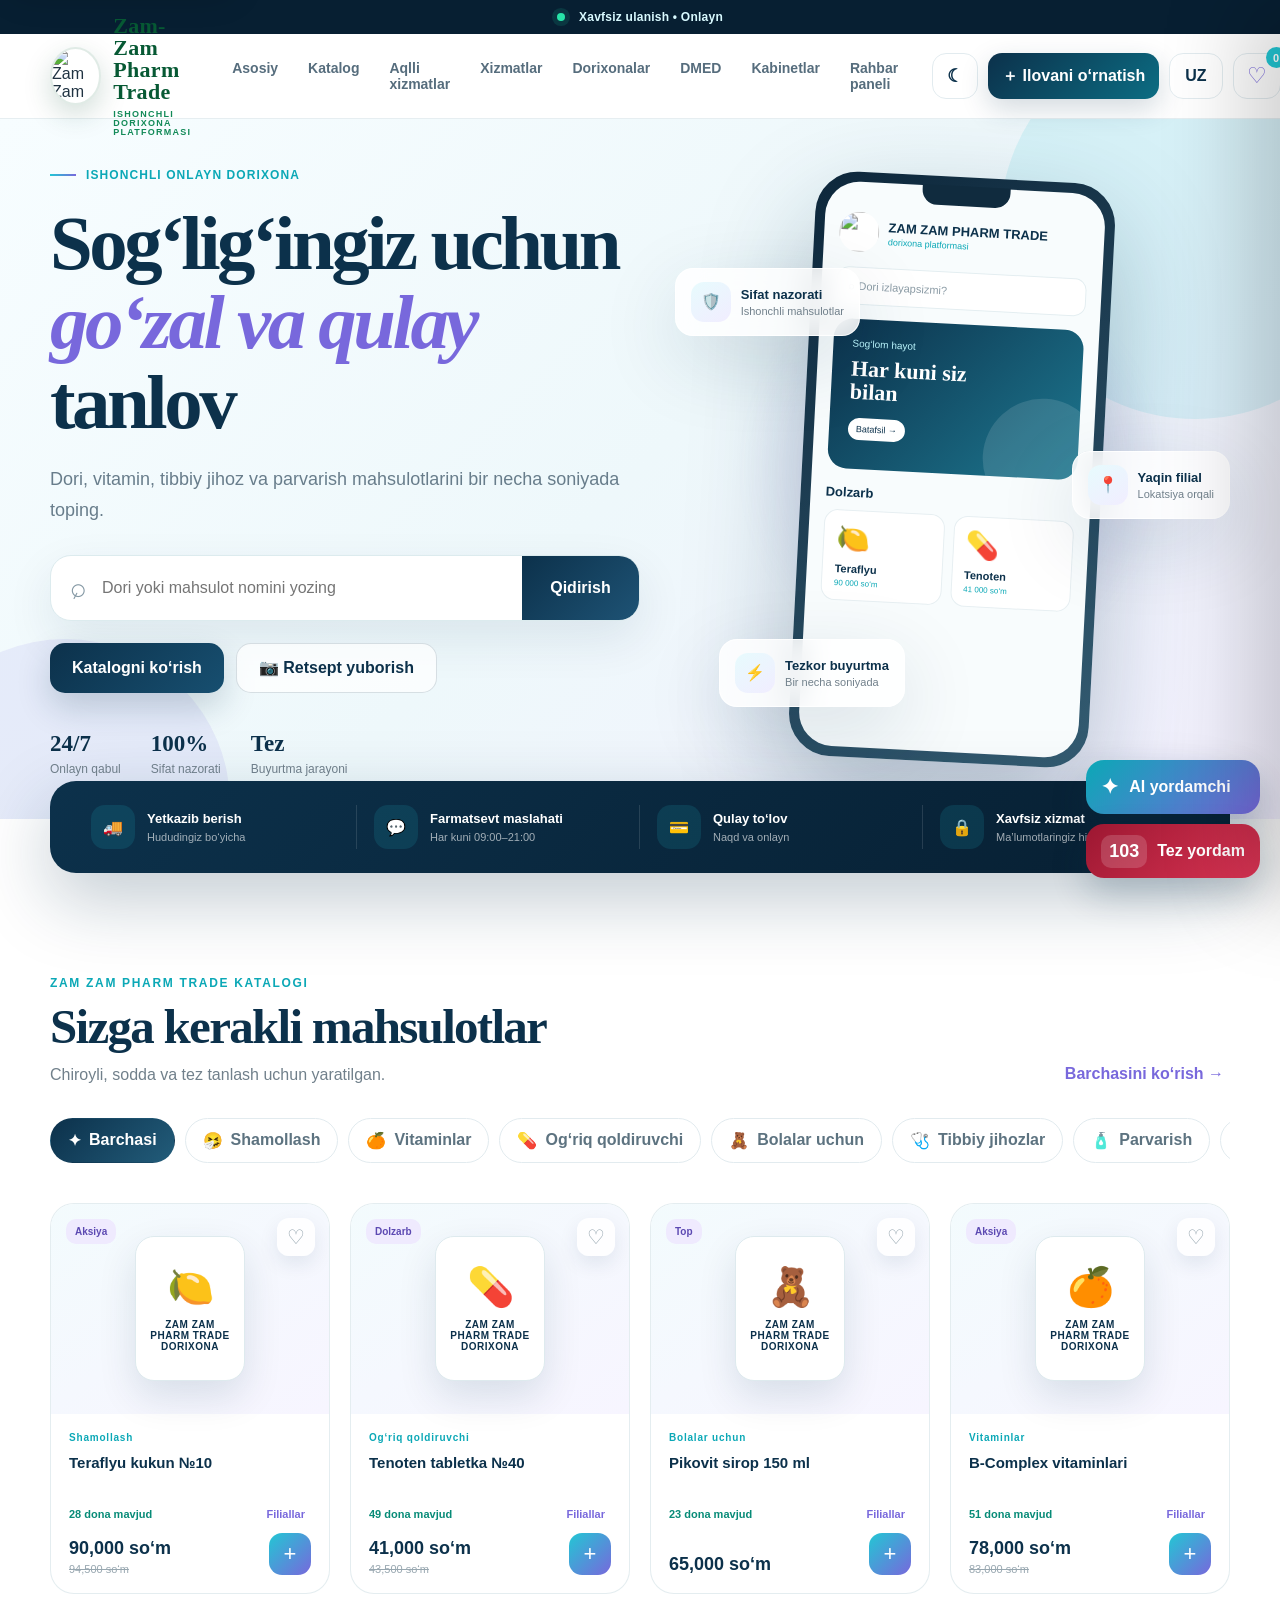
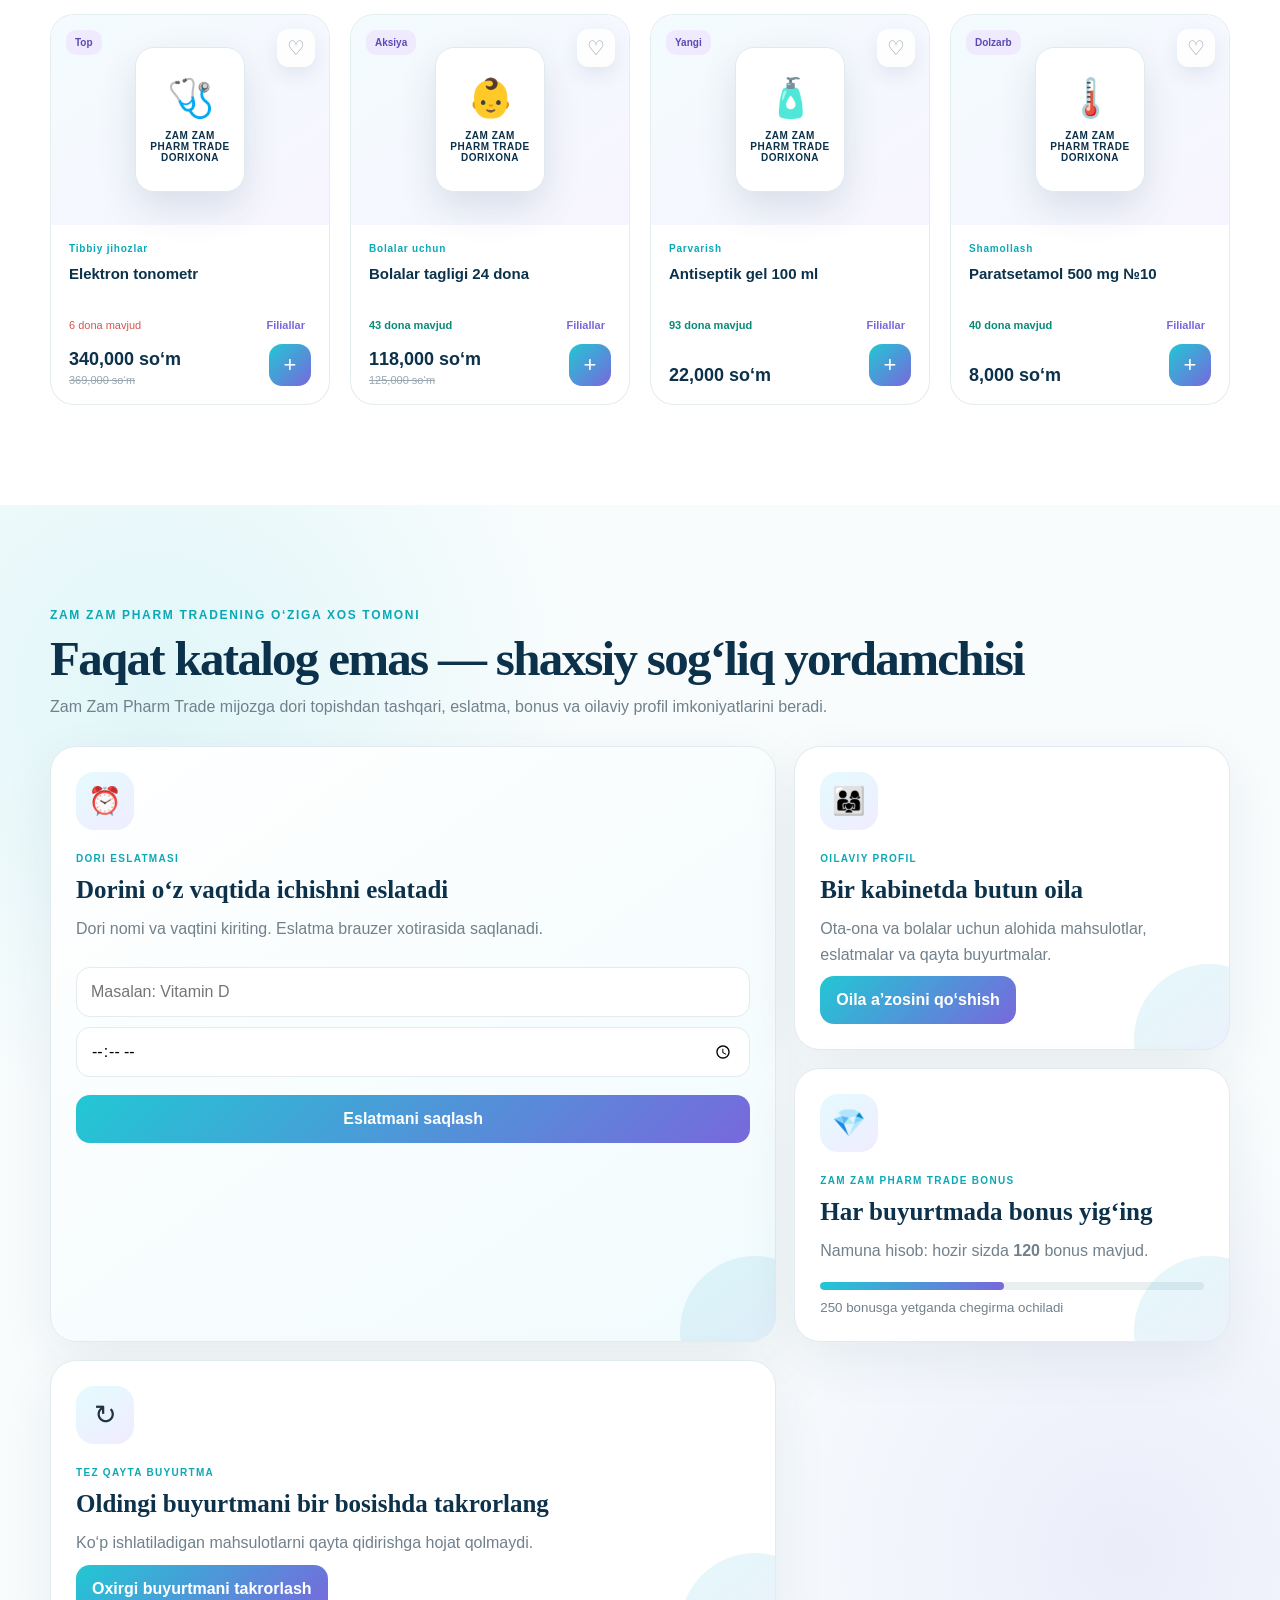
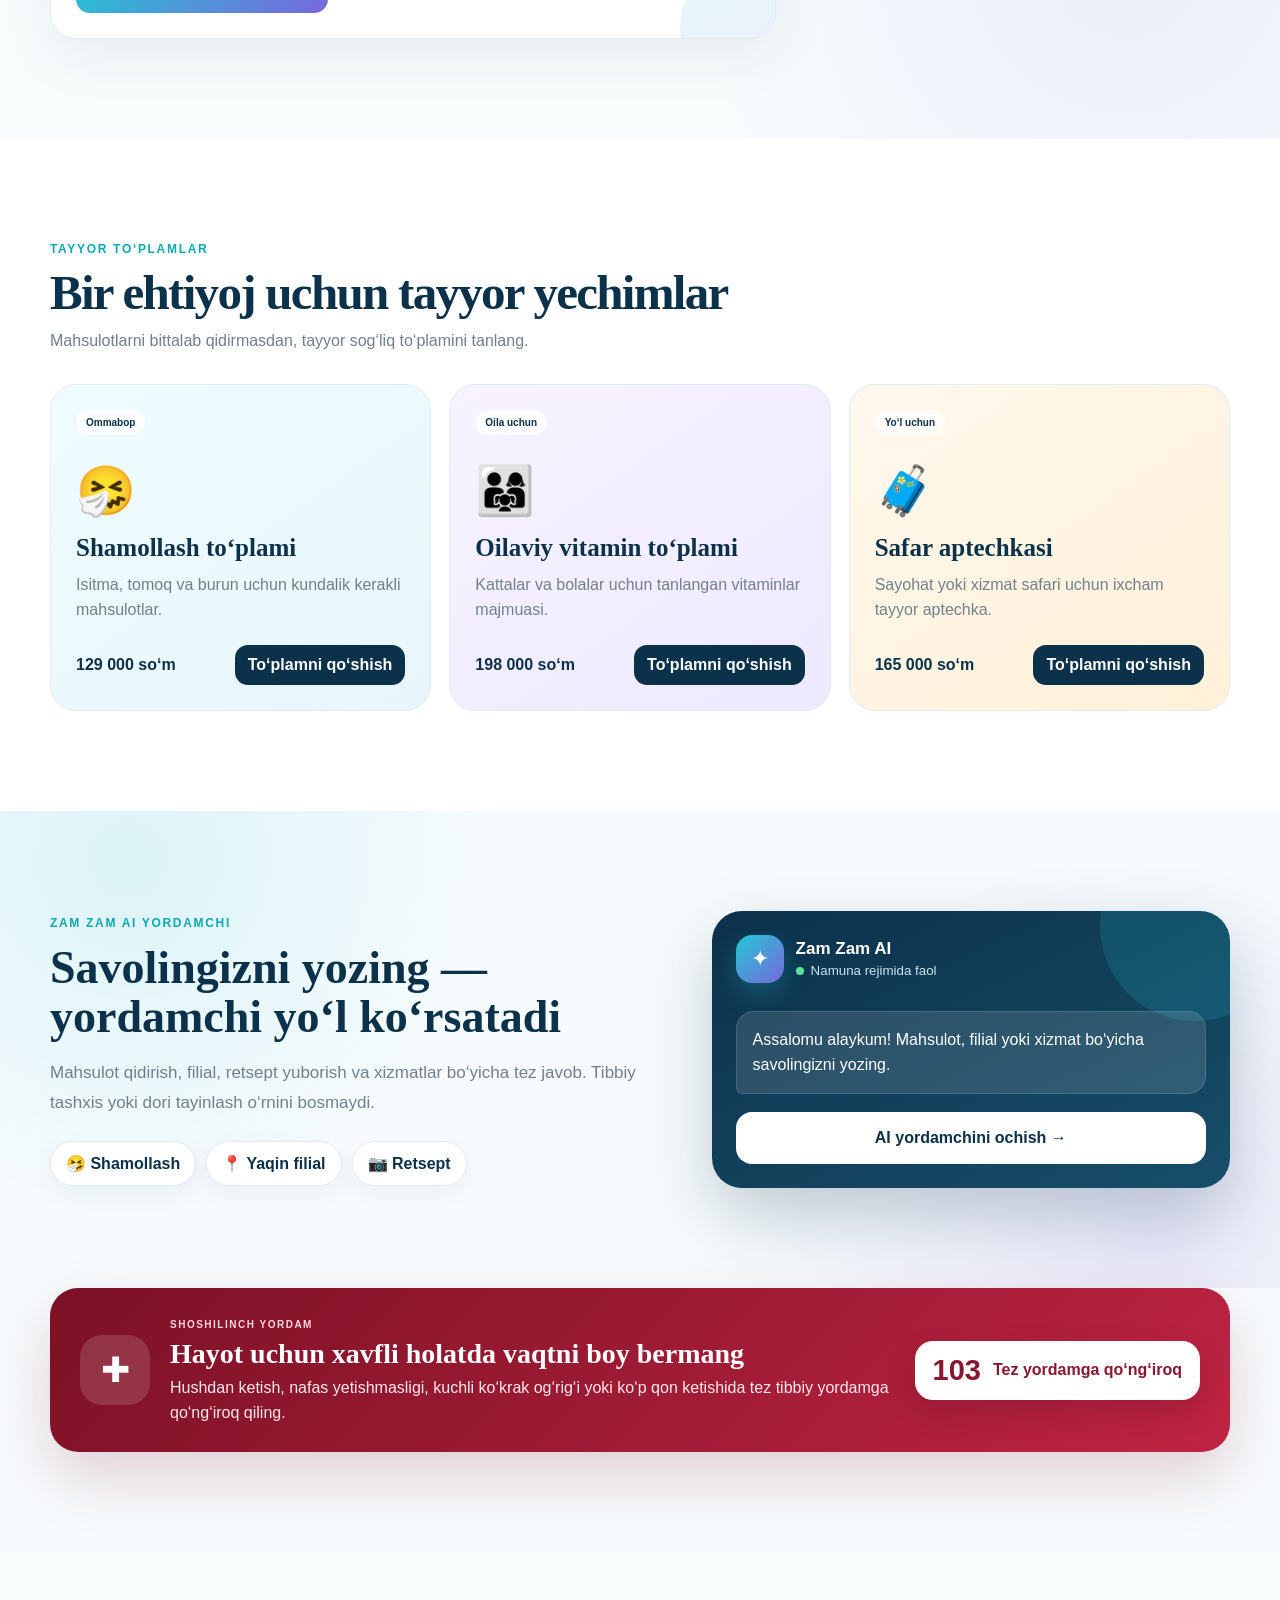
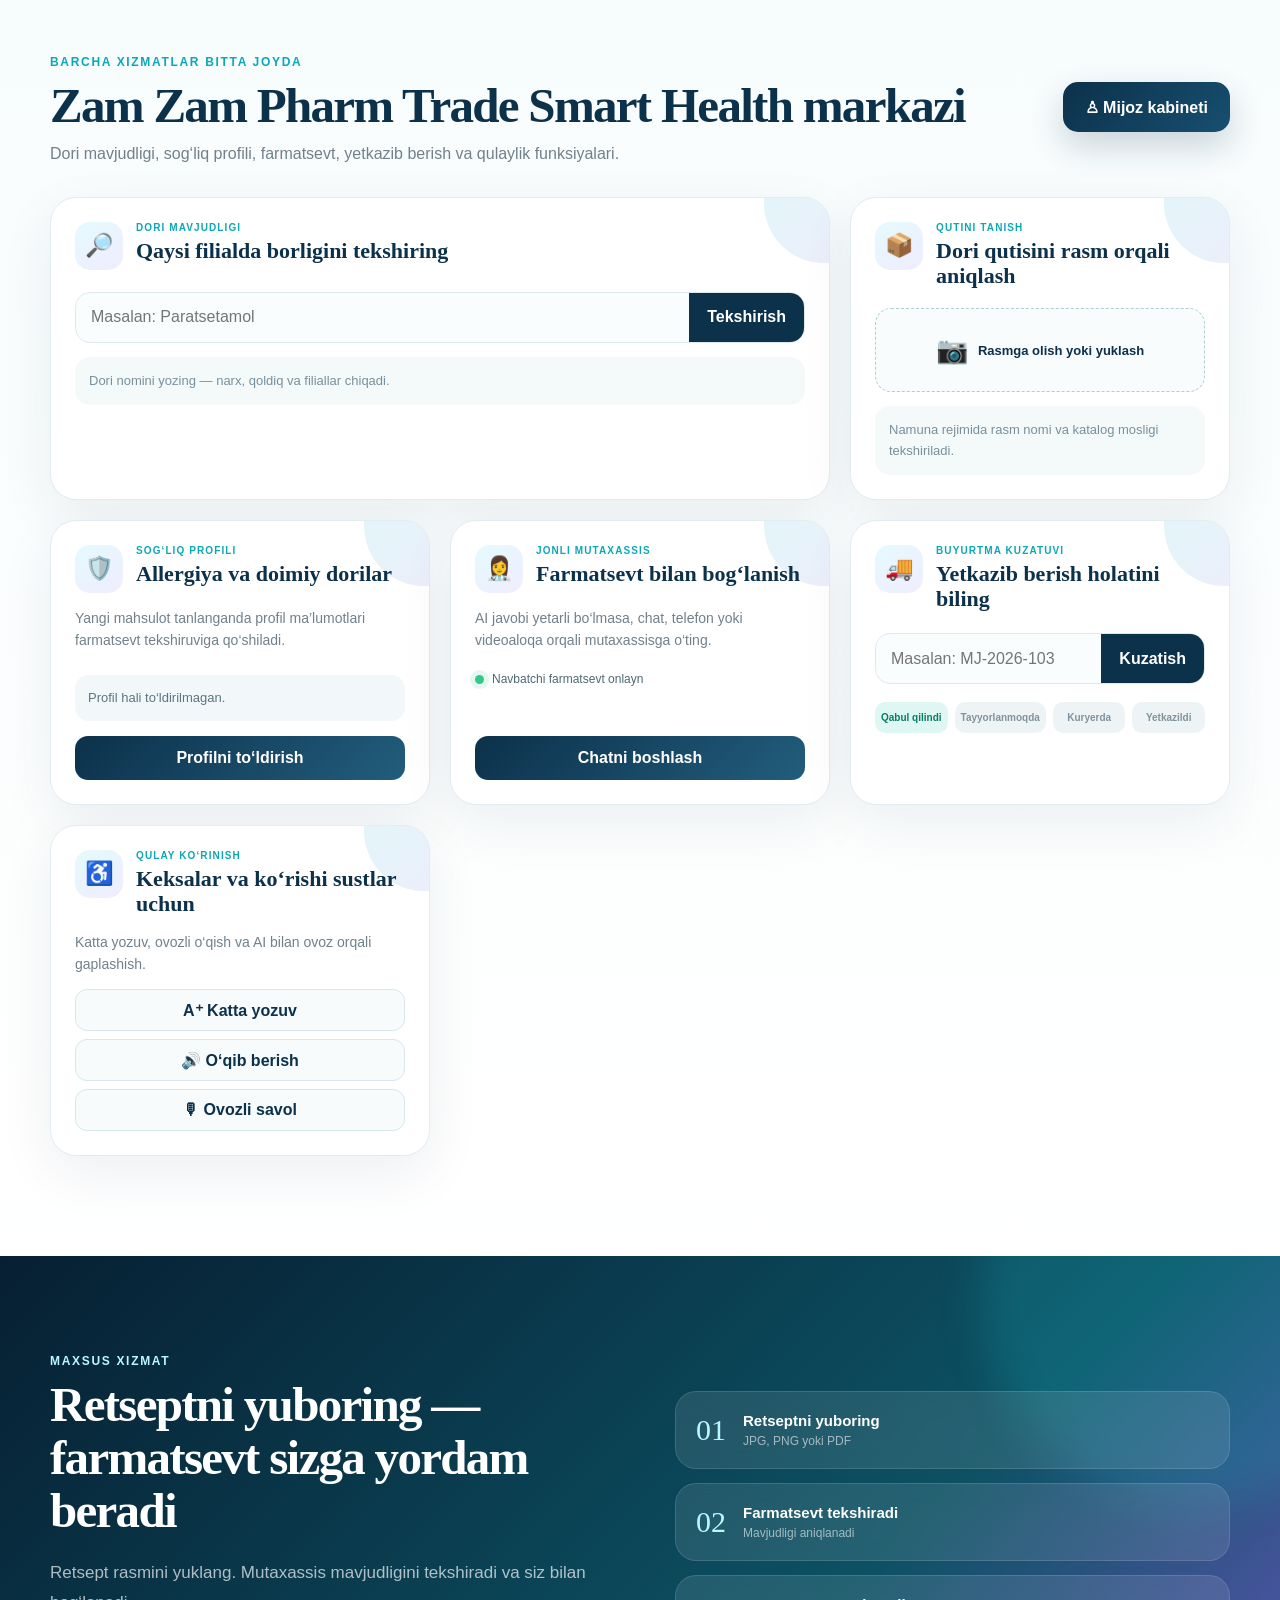
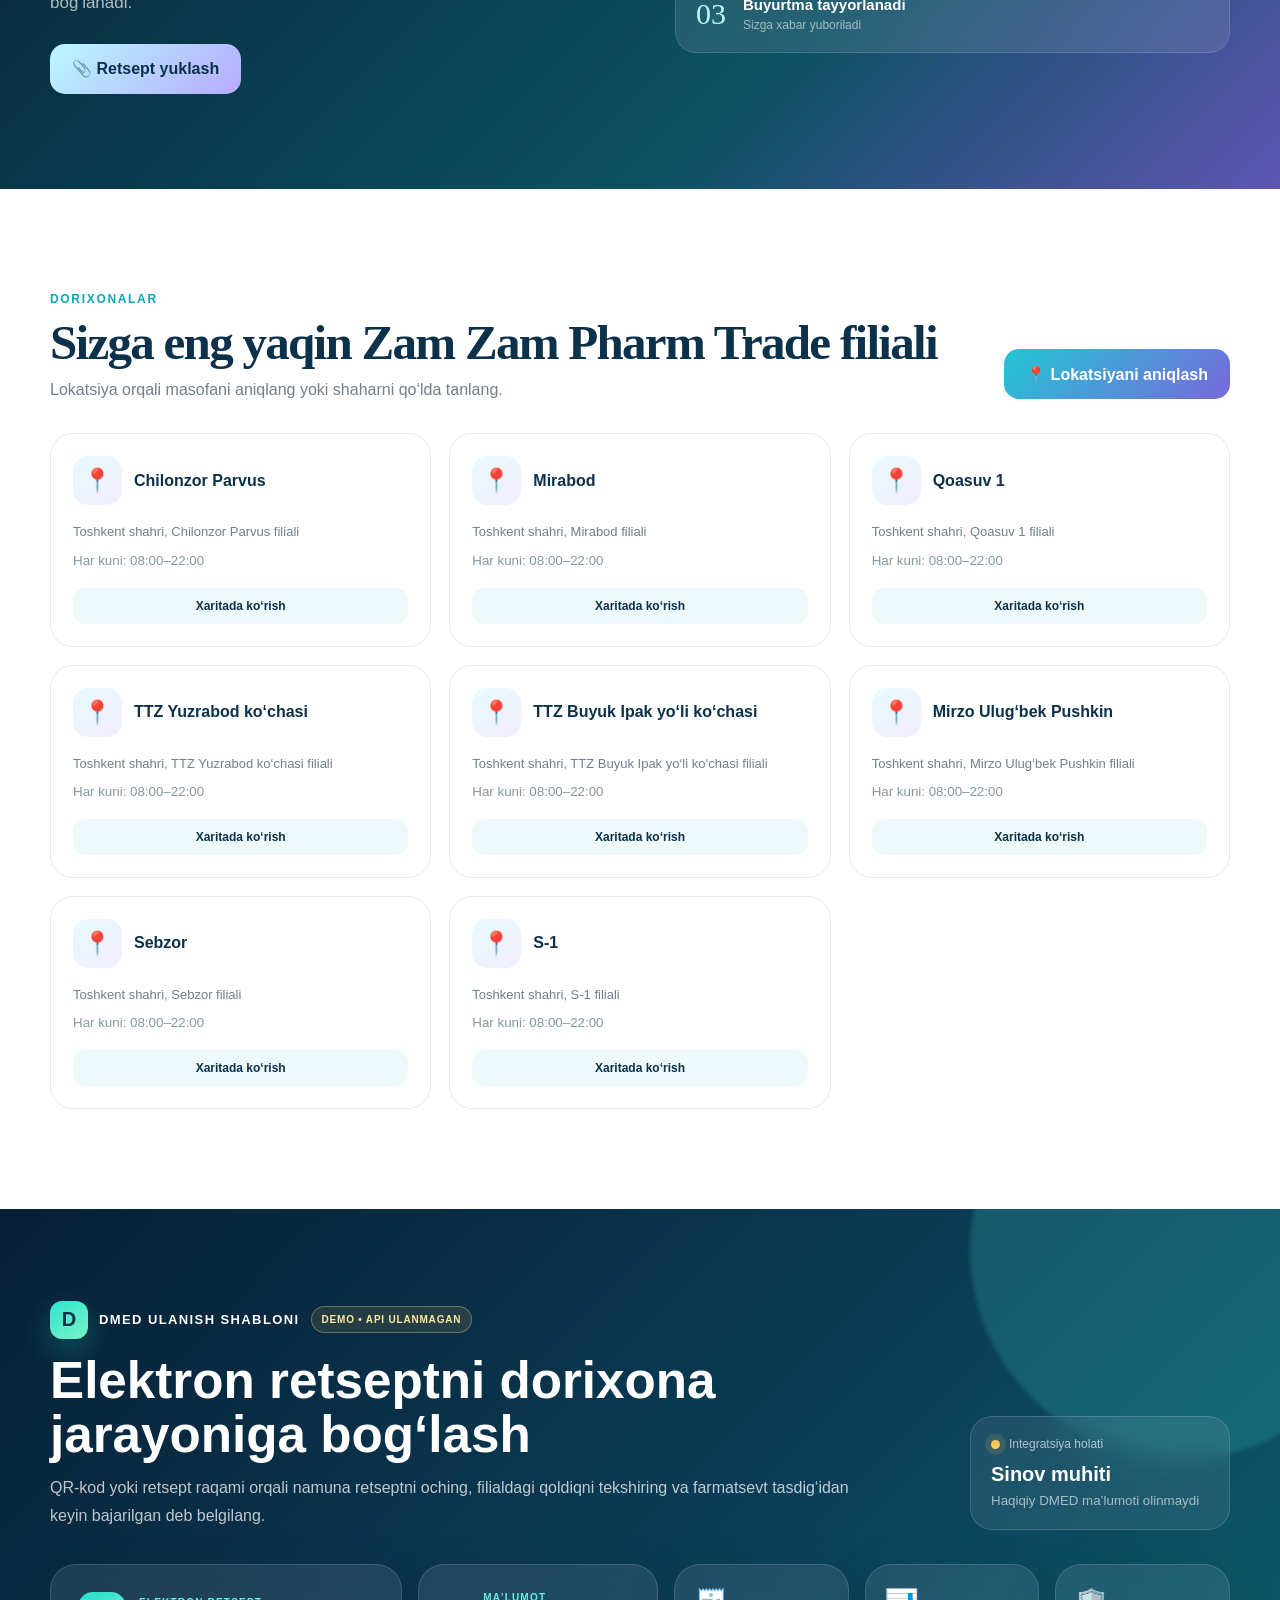
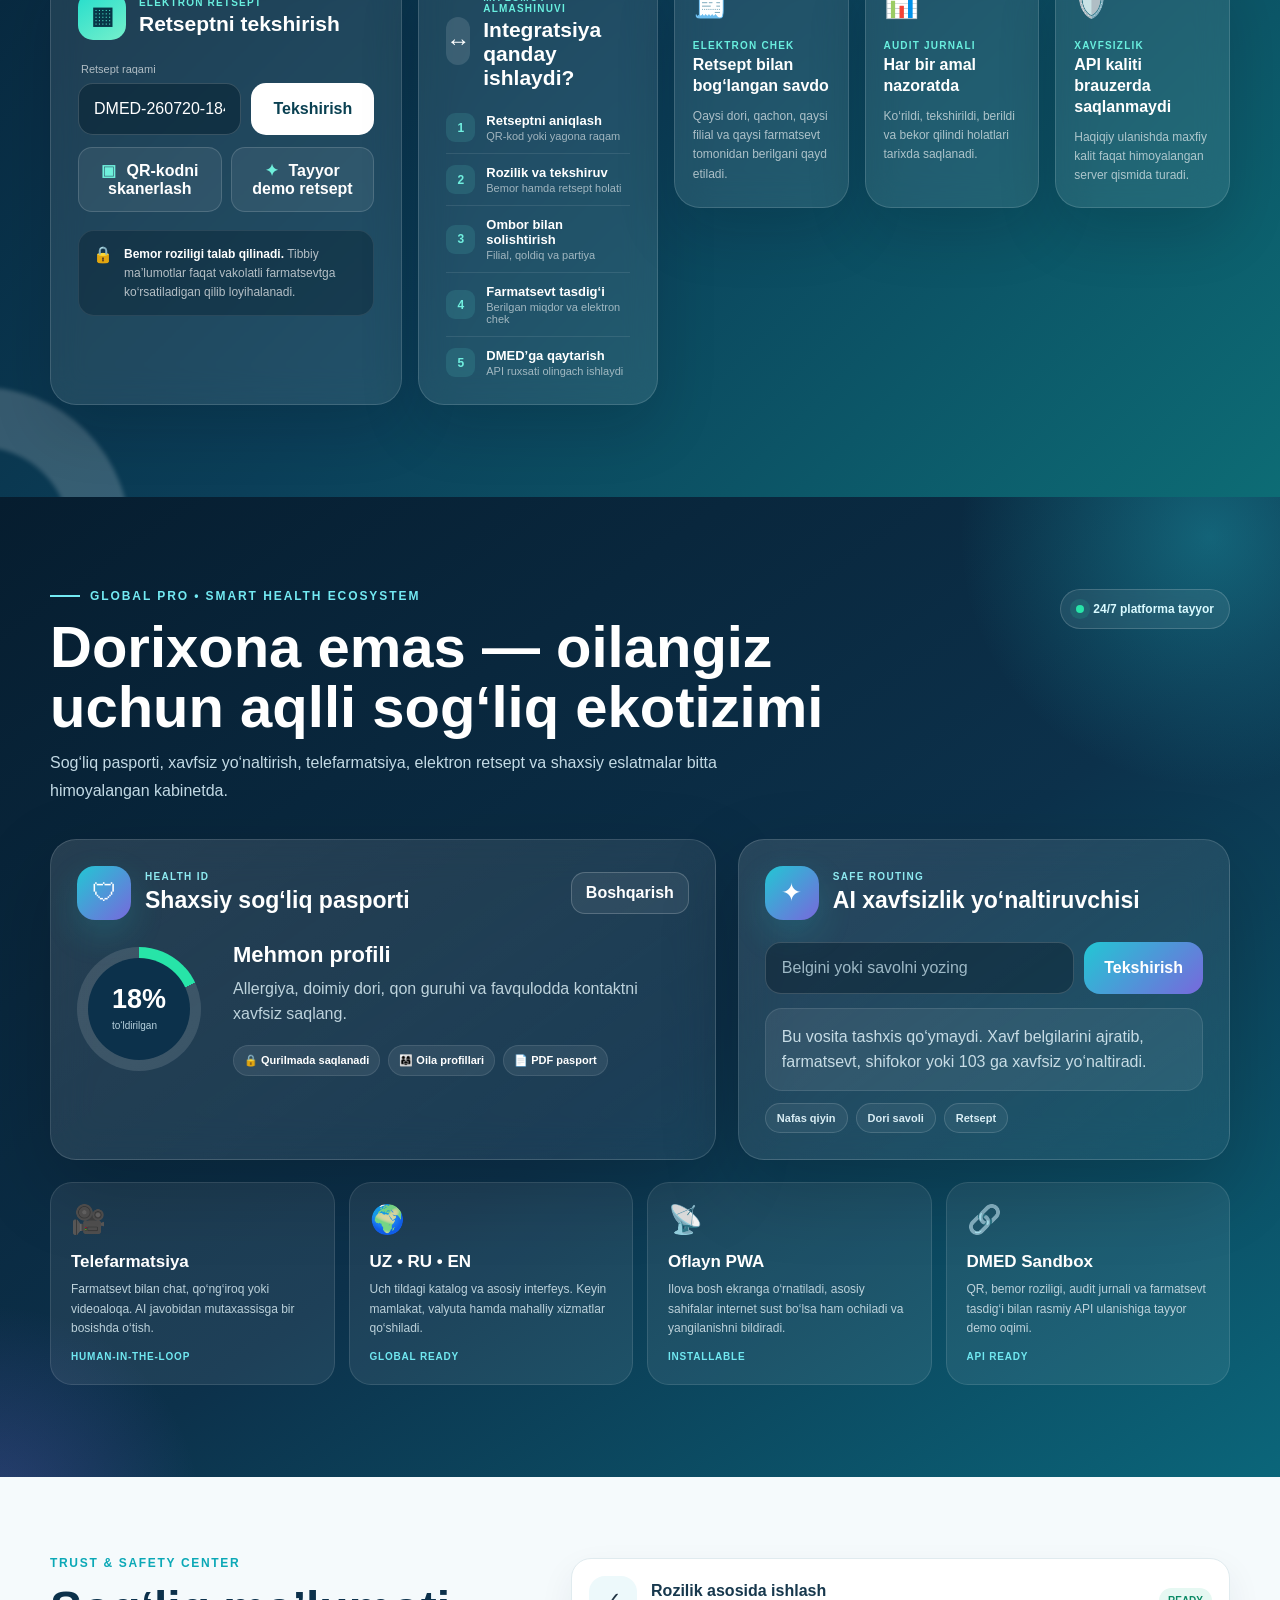
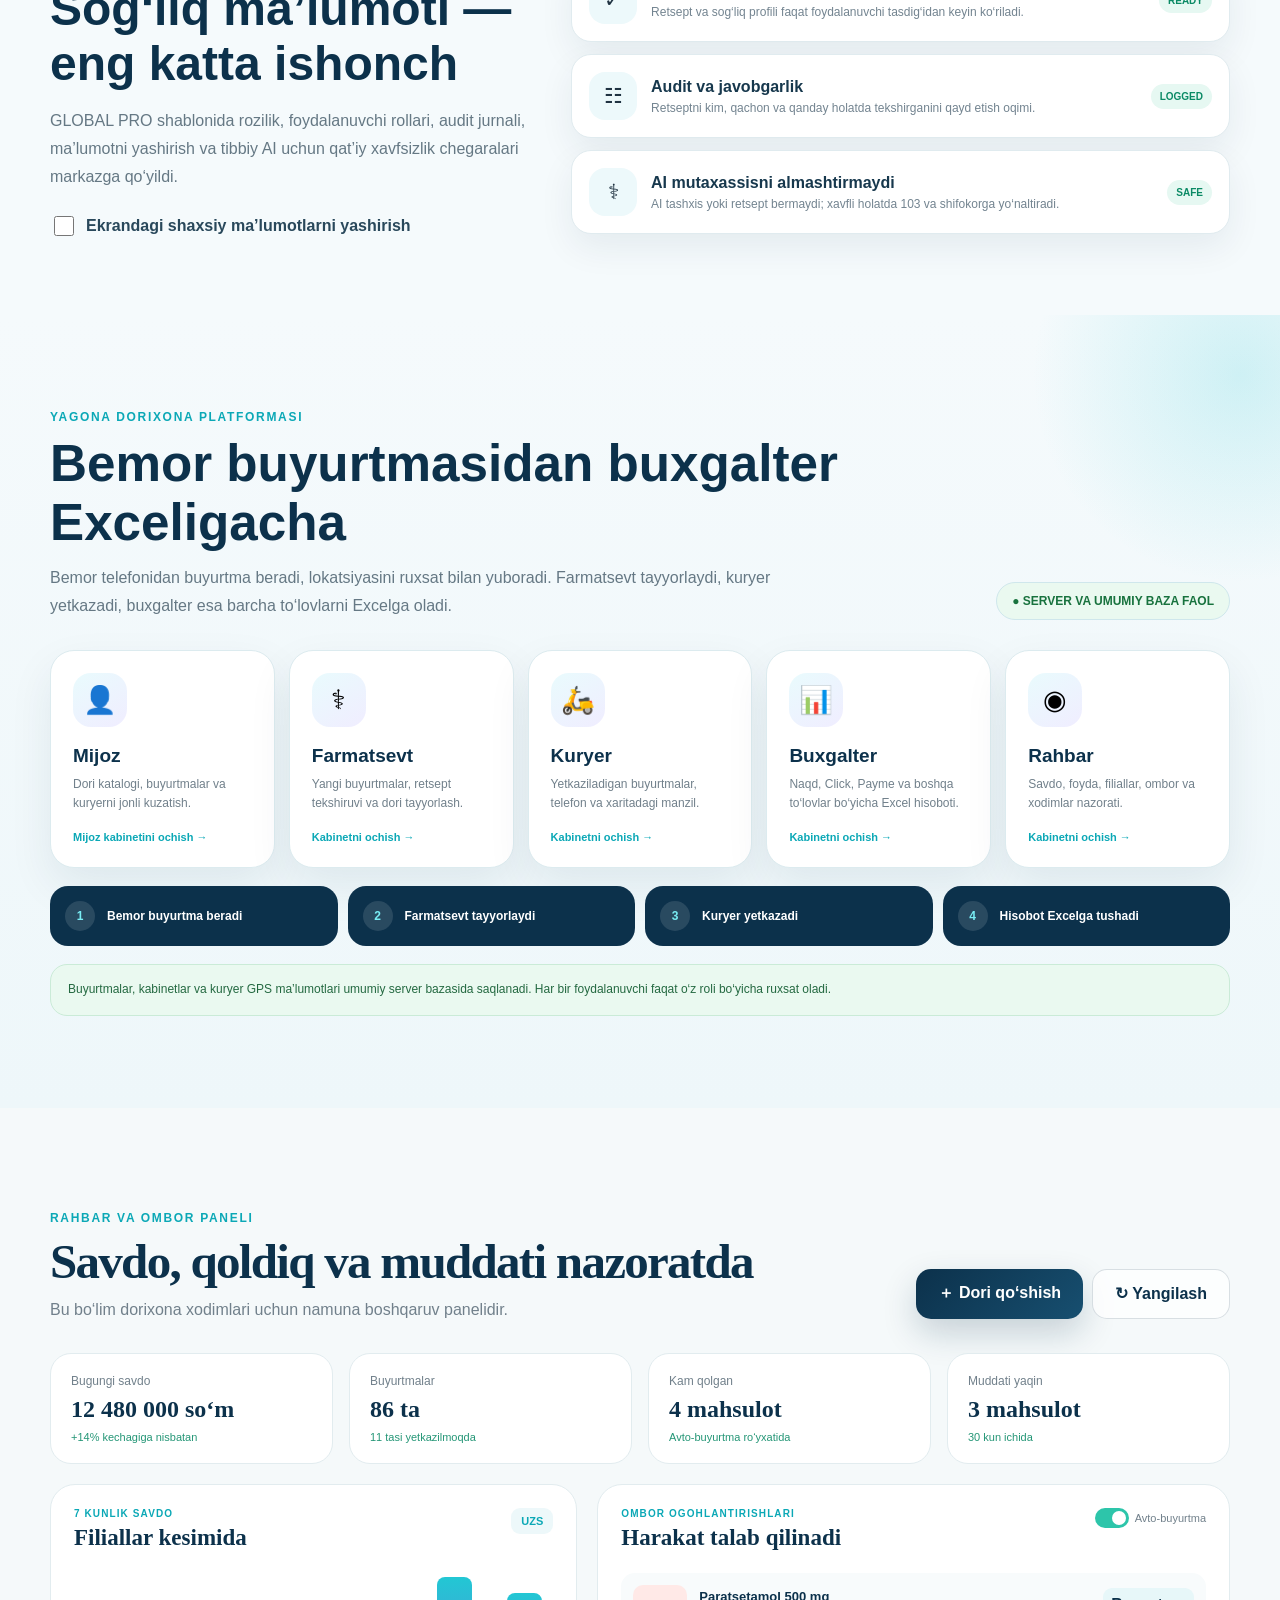
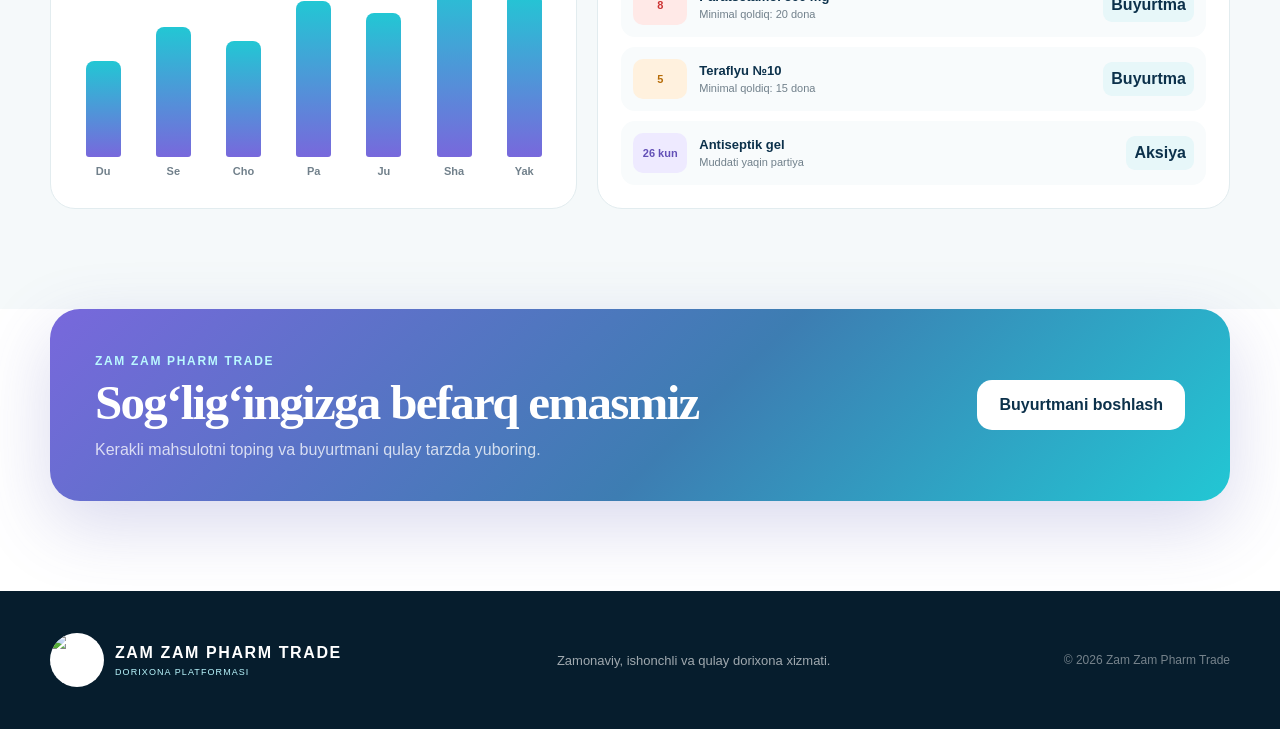
==== commit 1618a141: "Mijoz bo‘limi va kuryer kuzatuvi tuzatildi" ====
--- a/templates/index.html
+++ b/templates/index.html
@@ -945,7 +945,7 @@
 
     <div class="splash-center">
       <div class="splash-logo-frame">
-        <img src="assets/zam-zam-pharm-trade-logo.png" alt="Zam Zam Pharm Trade">
+        <img src="assets/zam-zam-pharm-trade-logo.png?v=21" alt="Zam Zam Pharm Trade">
       </div>
       <h1>ZAM ZAM PHARM TRADE</h1>
       <p>DORIXONA PLATFORMASI</p>
@@ -964,7 +964,7 @@
   <header class="header">
     <div class="container header-inner">
       <a class="brand" href="#home">
-        <img src="assets/zam-zam-pharm-trade-logo.png" alt="Zam Zam Pharm Trade logosi">
+        <img src="assets/zam-zam-pharm-trade-logo.png?v=21" alt="Zam Zam Pharm Trade logosi">
         <span>
           <strong>Zam-Zam Pharm Trade</strong>
           <small>ISHONCHLI DORIXONA PLATFORMASI</small>
@@ -1030,7 +1030,7 @@
             <div class="phone-top"></div>
             <div class="phone-screen">
               <div class="phone-brand">
-                <img src="assets/zam-zam-pharm-trade-logo.png" alt="">
+                <img src="assets/zam-zam-pharm-trade-logo.png?v=21" alt="">
                 <div><b>ZAM ZAM PHARM TRADE</b><small>dorixona platformasi</small></div>
               </div>
 
@@ -1475,7 +1475,7 @@
           <span class="platform-demo-pill" data-platform-i18n="demoMode">● SERVER VA UMUMIY BAZA FAOL</span>
         </div>
         <div class="platform-role-grid">
-          <button class="platform-role-card" type="button" data-platform-role="patient"><span>👤</span><h3 data-platform-i18n="patient">Bemor</h3><p data-platform-i18n="patientText">Ro‘yxatdan o‘tish, dori tanlash, lokatsiya va buyurtma kuzatuvi.</p><b data-platform-i18n="openCabinet">Kabinetni ochish →</b></button>
+          <a class="platform-role-card" href="/mijoz"><span>👤</span><h3 data-platform-i18n="patient">Mijoz</h3><p data-platform-i18n="patientText">Dori katalogi, buyurtmalar va kuryerni jonli kuzatish.</p><b data-platform-i18n="openCabinet">Mijoz kabinetini ochish →</b></a>
           <button class="platform-role-card" type="button" data-platform-role="pharmacist"><span>⚕</span><h3 data-platform-i18n="pharmacist">Farmatsevt</h3><p data-platform-i18n="pharmacistText">Yangi buyurtmalar, retsept tekshiruvi va dori tayyorlash.</p><b data-platform-i18n="openCabinet">Kabinetni ochish →</b></button>
           <button class="platform-role-card" type="button" data-platform-role="courier"><span>🛵</span><h3 data-platform-i18n="courier">Kuryer</h3><p data-platform-i18n="courierText">Yetkaziladigan buyurtmalar, telefon va xaritadagi manzil.</p><b data-platform-i18n="openCabinet">Kabinetni ochish →</b></button>
           <button class="platform-role-card" type="button" data-platform-role="accountant"><span>📊</span><h3 data-platform-i18n="accountant">Buxgalter</h3><p data-platform-i18n="accountantText">Naqd, Click, Payme va boshqa to‘lovlar bo‘yicha Excel hisoboti.</p><b data-platform-i18n="openCabinet">Kabinetni ochish →</b></button>
@@ -1547,7 +1547,7 @@
   <footer>
     <div class="container footer-grid">
       <div class="footer-brand">
-        <img src="assets/zam-zam-pharm-trade-logo.png" alt="Zam Zam Pharm Trade">
+        <img src="assets/zam-zam-pharm-trade-logo.png?v=21" alt="Zam Zam Pharm Trade">
         <div><strong>ZAM ZAM PHARM TRADE</strong><small>DORIXONA PLATFORMASI</small></div>
       </div>
       <p>Zamonaviy, ishonchli va qulay dorixona xizmati.</p>
@@ -1841,7 +1841,7 @@
     <div class="modal-card platform-modal-card">
       <div class="platform-modal-top"><div><small data-platform-i18n="platformLabel">YAGONA DORIXONA PLATFORMASI</small><h2 id="platformModalTitle">Kabinetlar</h2></div><button id="platformClose" type="button">×</button></div>
       <div class="platform-tabs">
-        <button type="button" data-platform-tab="patient">👤 <span data-platform-i18n="patient">Bemor</span></button>
+        <button type="button" data-customer-portal>👤 <span data-platform-i18n="patient">Mijoz</span></button>
         <button type="button" data-platform-tab="pharmacist">⚕ <span data-platform-i18n="pharmacist">Farmatsevt</span></button>
         <button type="button" data-platform-tab="courier">🛵 <span data-platform-i18n="courier">Kuryer</span></button>
         <button type="button" data-platform-tab="accountant">📊 <span data-platform-i18n="accountant">Buxgalter</span></button>
@@ -3148,6 +3148,6 @@
 })();
 </script>
 
-  <script src="/static/secure-client.js" defer></script>
+  <script src="/static/secure-client.js?v=20260805-2" defer></script>
 </body>
 </html>
